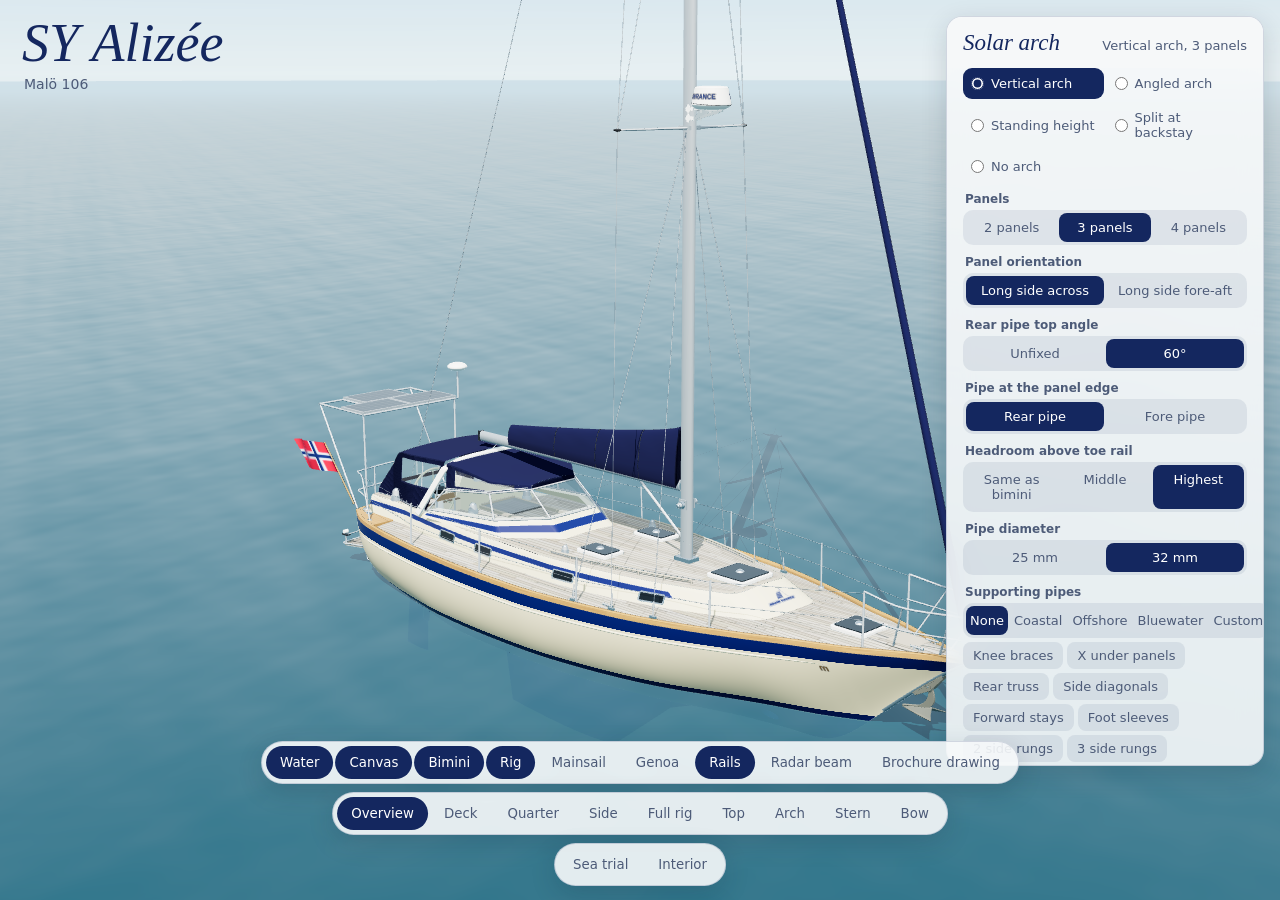
==== public/index.html @ 71998cdf "Radar beam: remove the camera-facing wedge; shading is static Co-Authored-By: Claude Opus 5.5 <norep" ====
<!doctype html>
<html lang="en">
<head>
<meta charset="utf-8">
<meta name="viewport" content="width=device-width, initial-scale=1, viewport-fit=cover">
<title>SY Alizée</title>
<style>
:root{--ink:#14275f;--ink2:#4d5b78;--panel:rgba(247,249,250,.9);--line:rgba(20,39,95,.16);--focus:#1d63d8;--panelSolid:rgba(247,249,250,.97);color-scheme:light}
*{box-sizing:border-box}html,body{height:100%;margin:0;background:#c5dcea;color:var(--ink);font-family:system-ui,-apple-system,"Segoe UI",Roboto,sans-serif}
#view{position:fixed;inset:0;width:100%;height:100%;display:block;touch-action:none;outline:none}
.title{position:fixed;left:22px;top:16px;pointer-events:none}
.title h1{margin:0;font:italic 400 clamp(34px,5vw,54px)/1 Georgia,"Times New Roman",serif}
.title p{margin:6px 0 0 2px;font-size:14px;font-weight:500;color:var(--ink2)}
.bar{position:fixed;left:50%;bottom:calc(14px + env(safe-area-inset-bottom,0px));transform:translateX(-50%);display:flex;flex-direction:column;gap:8px;align-items:center;width:max-content;max-width:calc(100vw - 16px)}
.group{display:flex;gap:2px;padding:4px;border-radius:999px;background:var(--panel);border:1px solid var(--line);box-shadow:0 8px 26px rgba(12,28,52,.16);max-width:100%;overflow-x:auto;scrollbar-width:none}
button{appearance:none;border:0;background:transparent;color:var(--ink2);font:500 14px/1 inherit;font-family:inherit;padding:9px 14px;border-radius:999px;cursor:pointer;white-space:nowrap}
button:hover{color:var(--ink)}button[aria-pressed="true"]{background:var(--ink);color:#fff}
button:focus-visible{outline:2px solid var(--focus);outline-offset:1px}
.arch{position:fixed;right:16px;top:16px;width:318px;max-width:calc(100vw - 32px);max-height:calc(100dvh - 150px);overflow:auto;padding:0;border-radius:16px;background:var(--panel);border:1px solid var(--line);box-shadow:0 8px 26px rgba(12,28,52,.16);-webkit-backdrop-filter:blur(12px);backdrop-filter:blur(12px)}
.arch summary{white-space:nowrap;position:sticky;top:0;z-index:1;display:flex;justify-content:space-between;align-items:baseline;gap:10px;padding:13px 16px;background:var(--panelSolid);cursor:pointer;font:italic 400 23px/1.1 Georgia,"Times New Roman",serif;list-style:none}
.arch summary::-webkit-details-marker{display:none}.arch summary:focus-visible{outline:2px solid var(--focus);outline-offset:-2px;border-radius:16px}
.arch summary span{font:500 13px/1.2 system-ui,sans-serif;color:var(--ink2);text-align:right}
.arch-body{padding:0 16px 14px}
.pick{border:0;margin:0;padding:0;display:grid;grid-template-columns:1fr 1fr;gap:3px}.pick legend{position:absolute;width:1px;height:1px;overflow:hidden;clip-path:inset(50%)}
.pick label{display:flex;align-items:center;gap:7px;padding:8px;border-radius:9px;font-size:13px;font-weight:500;color:var(--ink2);cursor:pointer}
.pick label:hover{background:rgba(20,39,95,.07);color:var(--ink)}.pick input{accent-color:var(--ink);margin:0}
.pick label:has(input:checked){background:var(--ink);color:#fff}.pick label:has(input:focus-visible){outline:2px solid var(--focus);outline-offset:1px}
.seg{border:0;margin:10px 0 0;padding:0}.seg legend{padding:0 2px 4px;font-size:12px;font-weight:600;color:var(--ink2)}
.seg>div{display:flex;gap:2px;padding:3px;border-radius:10px;background:rgba(20,39,95,.08)}
.seg label{flex:1;position:relative;text-align:center;padding:7px 4px;border-radius:8px;font-size:13px;font-weight:500;color:var(--ink2);cursor:pointer}
.seg input{position:absolute;inset:0;opacity:0;margin:0;cursor:pointer}.seg label:has(input:checked){background:var(--ink);color:#fff}
.seg label:has(input:focus-visible){outline:2px solid var(--focus);outline-offset:1px}
#archOptions[hidden],.seg[hidden]{display:none}
.seg label:has(input:disabled){opacity:.4;cursor:not-allowed}
.seg>div.chips{flex-wrap:wrap;margin-top:4px;background:none;padding:0;gap:4px}.chips label{flex:0 1 auto;padding:6px 10px;background:rgba(20,39,95,.08)}.seg label:has(input:disabled) input{cursor:not-allowed}
.note{margin:10px 2px 4px;font-size:13px;line-height:1.45;color:var(--ink2)}
.stats h2{margin:13px 2px 3px;font-size:12px;font-weight:600;color:var(--ink2)}
.stats dl{margin:0}.stats dl div{display:flex;justify-content:space-between;gap:10px;padding:4px 2px;border-top:1px solid var(--line);font-size:13.5px}
.stats dt{color:var(--ink2)}.stats dd{margin:0;font-weight:600;font-variant-numeric:tabular-nums;white-space:nowrap}
.stats dd.warn{color:#a4331f}.stats dd.warn::before{content:"Tight  ";font-weight:500}
.stats dd.hit{color:#fff;background:#a4331f;padding:0 6px;border-radius:5px}
.angle-svg{display:block;width:100%;height:auto;margin:2px 0 6px;border-radius:9px;background:rgba(20,39,95,.05)}
.angle-svg line{stroke-linecap:round}.d-hull{stroke:var(--ink2);stroke-width:4}.d-frame{stroke:var(--ink);stroke-width:5}.d-pipe{stroke:var(--ink);stroke-width:4}
.d-stub{stroke:var(--ink);stroke-width:3}.d-ref{stroke:var(--ink2);stroke-width:1.2;stroke-dasharray:4 3}.d-arc{fill:none;stroke:#b4471f;stroke-width:1.8}
.d-lead{stroke:#b4471f;stroke-width:1}
.d-val{fill:#a4331f;font-size:13px;font-weight:700}.d-tag{fill:var(--ink2);font-size:11px}
.stress-legend{margin:2px 2px 8px;font-size:12px;color:var(--ink2)}.stress-legend i{display:block;height:10px;margin:4px 0 2px;border-radius:5px;background:linear-gradient(90deg,#dfe3e6,#f08a7a,#8c0a12)}
.stress-legend b{display:flex;justify-content:space-between;font-weight:500}.stress-legend em{font-style:normal}
.fine{margin:11px 2px 0;font-size:12px;line-height:1.4;color:var(--ink2)}
@media (max-width:760px){.arch{top:auto;right:8px;left:8px;width:auto;max-width:none;bottom:calc(112px + env(safe-area-inset-bottom,0px));max-height:calc(100dvh - 210px)}}
@media (max-width:620px){button{padding:9px 10px;font-size:13px}.title{left:16px}}
</style>
</head>
<body>
<canvas id="view" tabindex="0" aria-label="3D model of the sailing yacht SY Alizée. Drag to rotate, scroll to zoom."></canvas>
<div class="title"><h1>SY Alizée</h1><p>Malö 106</p></div>
<details class="arch" id="archPanel" open>
  <summary>Solar arch <span id="archCurrent"></span></summary>
  <div class="arch-body">
    <fieldset class="pick" id="archPick"><legend>Arch design</legend></fieldset>
    <div id="archOptions">
      <fieldset class="seg"><legend>Panels</legend><div id="archPanelPick"></div></fieldset>
      <fieldset class="seg"><legend>Panel orientation</legend><div id="archOrientPick"></div></fieldset>
      <fieldset class="seg" id="archForeWrap"><legend>Fore pipe angle at toe rail</legend><div id="archForePick"></div></fieldset>
      <fieldset class="seg" id="archRearWrap"><legend>Rear pipe top angle</legend><div id="archRearPick"></div></fieldset>
      <fieldset class="seg" id="archEdgeWrap"><legend>Pipe at the panel edge</legend><div id="archEdgePick"></div></fieldset>
      <fieldset class="seg" id="archHeightWrap"><legend>Headroom above toe rail</legend><div id="archHeightPick"></div></fieldset>
      <fieldset class="seg"><legend>Pipe diameter</legend><div id="archPipePick"></div></fieldset>
      <fieldset class="seg" id="archBraceWrap"><legend>Supporting pipes</legend><div id="archBracePresetPick"></div><div id="archBracePick" class="chips"></div></fieldset>
      <fieldset class="seg" id="archStressWrap"><legend>Stress colours</legend><div id="archStressPick"></div></fieldset>
    </div>
    <fieldset class="seg"><legend>Panels along lifelines</legend><div id="archSidePick"></div></fieldset>
    <p class="note" id="archNote"></p>
    <div class="stats" id="archStats" aria-live="polite"></div>
    <p class="fine">Measured on the 3D model. The stern is estimated from photos, so check with a tape measure before building.</p>
  </div>
</details>
<div class="bar">
  <div class="group" role="group" aria-label="Layers">
    <button data-layer="water" aria-pressed="true">Water</button>
    <button data-layer="canvas" aria-pressed="true">Canvas</button>
    <button data-layer="bimini" aria-pressed="true">Bimini</button>
    <button data-layer="rig" aria-pressed="true">Rig</button>
    <button data-layer="sail" aria-pressed="false">Mainsail</button>
    <button data-layer="genoa" aria-pressed="false">Genoa</button>
    <button data-layer="rails" aria-pressed="true">Rails</button>
    <button data-layer="radar" aria-pressed="false">Radar beam</button>
    <button data-layer="drawing" aria-pressed="false">Brochure drawing</button>
  </div>
  <div class="group" role="group" aria-label="View">
    <button data-view="hero">Overview</button>
    <button data-view="deck">Deck</button>
    <button data-view="stern">Quarter</button>
    <button data-view="side">Side</button>
    <button data-view="full">Full rig</button>
    <button data-view="top">Top</button>
    <button data-view="arch">Arch</button>
    <button data-view="aft">Stern</button>
    <button data-view="bow">Bow</button>
  </div>
</div>
<script>/**
 * @license
 * Copyright 2010-2021 Three.js Authors
 * SPDX-License-Identifier: MIT
 */
!function(t,e){"object"==typeof exports&&"undefined"!=typeof module?e(exports):"function"==typeof define&&define.amd?define(["exports"],e):e((t="undefined"!=typeof globalThis?globalThis:t||self).THREE={})}(this,(function(t){"use strict";const e="128",n=100,i=300,r=301,s=302,a=303,o=304,l=306,c=307,h=1e3,u=1001,d=1002,p=1003,m=1004,f=1005,g=1006,v=1007,y=1008,x=1009,_=1012,w=1014,b=1015,M=1016,S=1020,T=1022,E=1023,A=1026,L=1027,R=33776,C=33777,P=33778,D=33779,I=35840,N=35841,B=35842,z=35843,F=37492,O=37496,H=2300,G=2301,U=2302,k=2400,V=2401,W=2402,j=2500,q=2501,X=3e3,Y=3001,Z=3007,J=3002,Q=3004,K=3005,$=3006,tt=7680,et=35044,nt=35048,it="300 es";class rt{addEventListener(t,e){void 0===this._listeners&&(this._listeners={});const n=this._listeners;void 0===n[t]&&(n[t]=[]),-1===n[t].indexOf(e)&&n[t].push(e)}hasEventListener(t,e){if(void 0===this._listeners)return!1;const n=this._listeners;return void 0!==n[t]&&-1!==n[t].indexOf(e)}removeEventListener(t,e){if(void 0===this._listeners)return;const n=this._listeners[t];if(void 0!==n){const t=n.indexOf(e);-1!==t&&n.splice(t,1)}}dispatchEvent(t){if(void 0===this._listeners)return;const e=this._listeners[t.type];if(void 0!==e){t.target=this;const n=e.slice(0);for(let e=0,i=n.length;e<i;e++)n[e].call(this,t);t.target=null}}}const st=[];for(let t=0;t<256;t++)st[t]=(t<16?"0":"")+t.toString(16);let at=1234567;const ot=Math.PI/180,lt=180/Math.PI;function ct(){const t=4294967295*Math.random()|0,e=4294967295*Math.random()|0,n=4294967295*Math.random()|0,i=4294967295*Math.random()|0;return(st[255&t]+st[t>>8&255]+st[t>>16&255]+st[t>>24&255]+"-"+st[255&e]+st[e>>8&255]+"-"+st[e>>16&15|64]+st[e>>24&255]+"-"+st[63&n|128]+st[n>>8&255]+"-"+st[n>>16&255]+st[n>>24&255]+st[255&i]+st[i>>8&255]+st[i>>16&255]+st[i>>24&255]).toUpperCase()}function ht(t,e,n){return Math.max(e,Math.min(n,t))}function ut(t,e){return(t%e+e)%e}function dt(t,e,n){return(1-n)*t+n*e}function pt(t){return 0==(t&t-1)&&0!==t}function mt(t){return Math.pow(2,Math.ceil(Math.log(t)/Math.LN2))}function ft(t){return Math.pow(2,Math.floor(Math.log(t)/Math.LN2))}var gt=Object.freeze({__proto__:null,DEG2RAD:ot,RAD2DEG:lt,generateUUID:ct,clamp:ht,euclideanModulo:ut,mapLinear:function(t,e,n,i,r){return i+(t-e)*(r-i)/(n-e)},inverseLerp:function(t,e,n){return t!==e?(n-t)/(e-t):0},lerp:dt,damp:function(t,e,n,i){return dt(t,e,1-Math.exp(-n*i))},pingpong:function(t,e=1){return e-Math.abs(ut(t,2*e)-e)},smoothstep:function(t,e,n){return t<=e?0:t>=n?1:(t=(t-e)/(n-e))*t*(3-2*t)},smootherstep:function(t,e,n){return t<=e?0:t>=n?1:(t=(t-e)/(n-e))*t*t*(t*(6*t-15)+10)},randInt:function(t,e){return t+Math.floor(Math.random()*(e-t+1))},randFloat:function(t,e){return t+Math.random()*(e-t)},randFloatSpread:function(t){return t*(.5-Math.random())},seededRandom:function(t){return void 0!==t&&(at=t%2147483647),at=16807*at%2147483647,(at-1)/2147483646},degToRad:function(t){return t*ot},radToDeg:function(t){return t*lt},isPowerOfTwo:pt,ceilPowerOfTwo:mt,floorPowerOfTwo:ft,setQuaternionFromProperEuler:function(t,e,n,i,r){const s=Math.cos,a=Math.sin,o=s(n/2),l=a(n/2),c=s((e+i)/2),h=a((e+i)/2),u=s((e-i)/2),d=a((e-i)/2),p=s((i-e)/2),m=a((i-e)/2);switch(r){case"XYX":t.set(o*h,l*u,l*d,o*c);break;case"YZY":t.set(l*d,o*h,l*u,o*c);break;case"ZXZ":t.set(l*u,l*d,o*h,o*c);break;case"XZX":t.set(o*h,l*m,l*p,o*c);break;case"YXY":t.set(l*p,o*h,l*m,o*c);break;case"ZYZ":t.set(l*m,l*p,o*h,o*c);break;default:console.warn("THREE.MathUtils: .setQuaternionFromProperEuler() encountered an unknown order: "+r)}}});class vt{constructor(t=0,e=0){this.x=t,this.y=e}get width(){return this.x}set width(t){this.x=t}get height(){return this.y}set height(t){this.y=t}set(t,e){return this.x=t,this.y=e,this}setScalar(t){return this.x=t,this.y=t,this}setX(t){return this.x=t,this}setY(t){return this.y=t,this}setComponent(t,e){switch(t){case 0:this.x=e;break;case 1:this.y=e;break;default:throw new Error("index is out of range: "+t)}return this}getComponent(t){switch(t){case 0:return this.x;case 1:return this.y;default:throw new Error("index is out of range: "+t)}}clone(){return new this.constructor(this.x,this.y)}copy(t){return this.x=t.x,this.y=t.y,this}add(t,e){return void 0!==e?(console.warn("THREE.Vector2: .add() now only accepts one argument. Use .addVectors( a, b ) instead."),this.addVectors(t,e)):(this.x+=t.x,this.y+=t.y,this)}addScalar(t){return this.x+=t,this.y+=t,this}addVectors(t,e){return this.x=t.x+e.x,this.y=t.y+e.y,this}addScaledVector(t,e){return this.x+=t.x*e,this.y+=t.y*e,this}sub(t,e){return void 0!==e?(console.warn("THREE.Vector2: .sub() now only accepts one argument. Use .subVectors( a, b ) instead."),this.subVectors(t,e)):(this.x-=t.x,this.y-=t.y,this)}subScalar(t){return this.x-=t,this.y-=t,this}subVectors(t,e){return this.x=t.x-e.x,this.y=t.y-e.y,this}multiply(t){return this.x*=t.x,this.y*=t.y,this}multiplyScalar(t){return this.x*=t,this.y*=t,this}divide(t){return this.x/=t.x,this.y/=t.y,this}divideScalar(t){return this.multiplyScalar(1/t)}applyMatrix3(t){const e=this.x,n=this.y,i=t.elements;return this.x=i[0]*e+i[3]*n+i[6],this.y=i[1]*e+i[4]*n+i[7],this}min(t){return this.x=Math.min(this.x,t.x),this.y=Math.min(this.y,t.y),this}max(t){return this.x=Math.max(this.x,t.x),this.y=Math.max(this.y,t.y),this}clamp(t,e){return this.x=Math.max(t.x,Math.min(e.x,this.x)),this.y=Math.max(t.y,Math.min(e.y,this.y)),this}clampScalar(t,e){return this.x=Math.max(t,Math.min(e,this.x)),this.y=Math.max(t,Math.min(e,this.y)),this}clampLength(t,e){const n=this.length();return this.divideScalar(n||1).multiplyScalar(Math.max(t,Math.min(e,n)))}floor(){return this.x=Math.floor(this.x),this.y=Math.floor(this.y),this}ceil(){return this.x=Math.ceil(this.x),this.y=Math.ceil(this.y),this}round(){return this.x=Math.round(this.x),this.y=Math.round(this.y),this}roundToZero(){return this.x=this.x<0?Math.ceil(this.x):Math.floor(this.x),this.y=this.y<0?Math.ceil(this.y):Math.floor(this.y),this}negate(){return this.x=-this.x,this.y=-this.y,this}dot(t){return this.x*t.x+this.y*t.y}cross(t){return this.x*t.y-this.y*t.x}lengthSq(){return this.x*this.x+this.y*this.y}length(){return Math.sqrt(this.x*this.x+this.y*this.y)}manhattanLength(){return Math.abs(this.x)+Math.abs(this.y)}normalize(){return this.divideScalar(this.length()||1)}angle(){return Math.atan2(-this.y,-this.x)+Math.PI}distanceTo(t){return Math.sqrt(this.distanceToSquared(t))}distanceToSquared(t){const e=this.x-t.x,n=this.y-t.y;return e*e+n*n}manhattanDistanceTo(t){return Math.abs(this.x-t.x)+Math.abs(this.y-t.y)}setLength(t){return this.normalize().multiplyScalar(t)}lerp(t,e){return this.x+=(t.x-this.x)*e,this.y+=(t.y-this.y)*e,this}lerpVectors(t,e,n){return this.x=t.x+(e.x-t.x)*n,this.y=t.y+(e.y-t.y)*n,this}equals(t){return t.x===this.x&&t.y===this.y}fromArray(t,e=0){return this.x=t[e],this.y=t[e+1],this}toArray(t=[],e=0){return t[e]=this.x,t[e+1]=this.y,t}fromBufferAttribute(t,e,n){return void 0!==n&&console.warn("THREE.Vector2: offset has been removed from .fromBufferAttribute()."),this.x=t.getX(e),this.y=t.getY(e),this}rotateAround(t,e){const n=Math.cos(e),i=Math.sin(e),r=this.x-t.x,s=this.y-t.y;return this.x=r*n-s*i+t.x,this.y=r*i+s*n+t.y,this}random(){return this.x=Math.random(),this.y=Math.random(),this}}vt.prototype.isVector2=!0;class yt{constructor(){this.elements=[1,0,0,0,1,0,0,0,1],arguments.length>0&&console.error("THREE.Matrix3: the constructor no longer reads arguments. use .set() instead.")}set(t,e,n,i,r,s,a,o,l){const c=this.elements;return c[0]=t,c[1]=i,c[2]=a,c[3]=e,c[4]=r,c[5]=o,c[6]=n,c[7]=s,c[8]=l,this}identity(){return this.set(1,0,0,0,1,0,0,0,1),this}copy(t){const e=this.elements,n=t.elements;return e[0]=n[0],e[1]=n[1],e[2]=n[2],e[3]=n[3],e[4]=n[4],e[5]=n[5],e[6]=n[6],e[7]=n[7],e[8]=n[8],this}extractBasis(t,e,n){return t.setFromMatrix3Column(this,0),e.setFromMatrix3Column(this,1),n.setFromMatrix3Column(this,2),this}setFromMatrix4(t){const e=t.elements;return this.set(e[0],e[4],e[8],e[1],e[5],e[9],e[2],e[6],e[10]),this}multiply(t){return this.multiplyMatrices(this,t)}premultiply(t){return this.multiplyMatrices(t,this)}multiplyMatrices(t,e){const n=t.elements,i=e.elements,r=this.elements,s=n[0],a=n[3],o=n[6],l=n[1],c=n[4],h=n[7],u=n[2],d=n[5],p=n[8],m=i[0],f=i[3],g=i[6],v=i[1],y=i[4],x=i[7],_=i[2],w=i[5],b=i[8];return r[0]=s*m+a*v+o*_,r[3]=s*f+a*y+o*w,r[6]=s*g+a*x+o*b,r[1]=l*m+c*v+h*_,r[4]=l*f+c*y+h*w,r[7]=l*g+c*x+h*b,r[2]=u*m+d*v+p*_,r[5]=u*f+d*y+p*w,r[8]=u*g+d*x+p*b,this}multiplyScalar(t){const e=this.elements;return e[0]*=t,e[3]*=t,e[6]*=t,e[1]*=t,e[4]*=t,e[7]*=t,e[2]*=t,e[5]*=t,e[8]*=t,this}determinant(){const t=this.elements,e=t[0],n=t[1],i=t[2],r=t[3],s=t[4],a=t[5],o=t[6],l=t[7],c=t[8];return e*s*c-e*a*l-n*r*c+n*a*o+i*r*l-i*s*o}invert(){const t=this.elements,e=t[0],n=t[1],i=t[2],r=t[3],s=t[4],a=t[5],o=t[6],l=t[7],c=t[8],h=c*s-a*l,u=a*o-c*r,d=l*r-s*o,p=e*h+n*u+i*d;if(0===p)return this.set(0,0,0,0,0,0,0,0,0);const m=1/p;return t[0]=h*m,t[1]=(i*l-c*n)*m,t[2]=(a*n-i*s)*m,t[3]=u*m,t[4]=(c*e-i*o)*m,t[5]=(i*r-a*e)*m,t[6]=d*m,t[7]=(n*o-l*e)*m,t[8]=(s*e-n*r)*m,this}transpose(){let t;const e=this.elements;return t=e[1],e[1]=e[3],e[3]=t,t=e[2],e[2]=e[6],e[6]=t,t=e[5],e[5]=e[7],e[7]=t,this}getNormalMatrix(t){return this.setFromMatrix4(t).invert().transpose()}transposeIntoArray(t){const e=this.elements;return t[0]=e[0],t[1]=e[3],t[2]=e[6],t[3]=e[1],t[4]=e[4],t[5]=e[7],t[6]=e[2],t[7]=e[5],t[8]=e[8],this}setUvTransform(t,e,n,i,r,s,a){const o=Math.cos(r),l=Math.sin(r);return this.set(n*o,n*l,-n*(o*s+l*a)+s+t,-i*l,i*o,-i*(-l*s+o*a)+a+e,0,0,1),this}scale(t,e){const n=this.elements;return n[0]*=t,n[3]*=t,n[6]*=t,n[1]*=e,n[4]*=e,n[7]*=e,this}rotate(t){const e=Math.cos(t),n=Math.sin(t),i=this.elements,r=i[0],s=i[3],a=i[6],o=i[1],l=i[4],c=i[7];return i[0]=e*r+n*o,i[3]=e*s+n*l,i[6]=e*a+n*c,i[1]=-n*r+e*o,i[4]=-n*s+e*l,i[7]=-n*a+e*c,this}translate(t,e){const n=this.elements;return n[0]+=t*n[2],n[3]+=t*n[5],n[6]+=t*n[8],n[1]+=e*n[2],n[4]+=e*n[5],n[7]+=e*n[8],this}equals(t){const e=this.elements,n=t.elements;for(let t=0;t<9;t++)if(e[t]!==n[t])return!1;return!0}fromArray(t,e=0){for(let n=0;n<9;n++)this.elements[n]=t[n+e];return this}toArray(t=[],e=0){const n=this.elements;return t[e]=n[0],t[e+1]=n[1],t[e+2]=n[2],t[e+3]=n[3],t[e+4]=n[4],t[e+5]=n[5],t[e+6]=n[6],t[e+7]=n[7],t[e+8]=n[8],t}clone(){return(new this.constructor).fromArray(this.elements)}}let xt;yt.prototype.isMatrix3=!0;class _t{static getDataURL(t){if(/^data:/i.test(t.src))return t.src;if("undefined"==typeof HTMLCanvasElement)return t.src;let e;if(t instanceof HTMLCanvasElement)e=t;else{void 0===xt&&(xt=document.createElementNS("http://www.w3.org/1999/xhtml","canvas")),xt.width=t.width,xt.height=t.height;const n=xt.getContext("2d");t instanceof ImageData?n.putImageData(t,0,0):n.drawImage(t,0,0,t.width,t.height),e=xt}return e.width>2048||e.height>2048?(console.warn("THREE.ImageUtils.getDataURL: Image converted to jpg for performance reasons",t),e.toDataURL("image/jpeg",.6)):e.toDataURL("image/png")}}let wt=0;class bt extends rt{constructor(t=bt.DEFAULT_IMAGE,e=bt.DEFAULT_MAPPING,n=1001,i=1001,r=1006,s=1008,a=1023,o=1009,l=1,c=3e3){super(),Object.defineProperty(this,"id",{value:wt++}),this.uuid=ct(),this.name="",this.image=t,this.mipmaps=[],this.mapping=e,this.wrapS=n,this.wrapT=i,this.magFilter=r,this.minFilter=s,this.anisotropy=l,this.format=a,this.internalFormat=null,this.type=o,this.offset=new vt(0,0),this.repeat=new vt(1,1),this.center=new vt(0,0),this.rotation=0,this.matrixAutoUpdate=!0,this.matrix=new yt,this.generateMipmaps=!0,this.premultiplyAlpha=!1,this.flipY=!0,this.unpackAlignment=4,this.encoding=c,this.version=0,this.onUpdate=null}updateMatrix(){this.matrix.setUvTransform(this.offset.x,this.offset.y,this.repeat.x,this.repeat.y,this.rotation,this.center.x,this.center.y)}clone(){return(new this.constructor).copy(this)}copy(t){return this.name=t.name,this.image=t.image,this.mipmaps=t.mipmaps.slice(0),this.mapping=t.mapping,this.wrapS=t.wrapS,this.wrapT=t.wrapT,this.magFilter=t.magFilter,this.minFilter=t.minFilter,this.anisotropy=t.anisotropy,this.format=t.format,this.internalFormat=t.internalFormat,this.type=t.type,this.offset.copy(t.offset),this.repeat.copy(t.repeat),this.center.copy(t.center),this.rotation=t.rotation,this.matrixAutoUpdate=t.matrixAutoUpdate,this.matrix.copy(t.matrix),this.generateMipmaps=t.generateMipmaps,this.premultiplyAlpha=t.premultiplyAlpha,this.flipY=t.flipY,this.unpackAlignment=t.unpackAlignment,this.encoding=t.encoding,this}toJSON(t){const e=void 0===t||"string"==typeof t;if(!e&&void 0!==t.textures[this.uuid])return t.textures[this.uuid];const n={metadata:{version:4.5,type:"Texture",generator:"Texture.toJSON"},uuid:this.uuid,name:this.name,mapping:this.mapping,repeat:[this.repeat.x,this.repeat.y],offset:[this.offset.x,this.offset.y],center:[this.center.x,this.center.y],rotation:this.rotation,wrap:[this.wrapS,this.wrapT],format:this.format,type:this.type,encoding:this.encoding,minFilter:this.minFilter,magFilter:this.magFilter,anisotropy:this.anisotropy,flipY:this.flipY,premultiplyAlpha:this.premultiplyAlpha,unpackAlignment:this.unpackAlignment};if(void 0!==this.image){const i=this.image;if(void 0===i.uuid&&(i.uuid=ct()),!e&&void 0===t.images[i.uuid]){let e;if(Array.isArray(i)){e=[];for(let t=0,n=i.length;t<n;t++)i[t].isDataTexture?e.push(Mt(i[t].image)):e.push(Mt(i[t]))}else e=Mt(i);t.images[i.uuid]={uuid:i.uuid,url:e}}n.image=i.uuid}return e||(t.textures[this.uuid]=n),n}dispose(){this.dispatchEvent({type:"dispose"})}transformUv(t){if(this.mapping!==i)return t;if(t.applyMatrix3(this.matrix),t.x<0||t.x>1)switch(this.wrapS){case h:t.x=t.x-Math.floor(t.x);break;case u:t.x=t.x<0?0:1;break;case d:1===Math.abs(Math.floor(t.x)%2)?t.x=Math.ceil(t.x)-t.x:t.x=t.x-Math.floor(t.x)}if(t.y<0||t.y>1)switch(this.wrapT){case h:t.y=t.y-Math.floor(t.y);break;case u:t.y=t.y<0?0:1;break;case d:1===Math.abs(Math.floor(t.y)%2)?t.y=Math.ceil(t.y)-t.y:t.y=t.y-Math.floor(t.y)}return this.flipY&&(t.y=1-t.y),t}set needsUpdate(t){!0===t&&this.version++}}function Mt(t){return"undefined"!=typeof HTMLImageElement&&t instanceof HTMLImageElement||"undefined"!=typeof HTMLCanvasElement&&t instanceof HTMLCanvasElement||"undefined"!=typeof ImageBitmap&&t instanceof ImageBitmap?_t.getDataURL(t):t.data?{data:Array.prototype.slice.call(t.data),width:t.width,height:t.height,type:t.data.constructor.name}:(console.warn("THREE.Texture: Unable to serialize Texture."),{})}bt.DEFAULT_IMAGE=void 0,bt.DEFAULT_MAPPING=i,bt.prototype.isTexture=!0;class St{constructor(t=0,e=0,n=0,i=1){this.x=t,this.y=e,this.z=n,this.w=i}get width(){return this.z}set width(t){this.z=t}get height(){return this.w}set height(t){this.w=t}set(t,e,n,i){return this.x=t,this.y=e,this.z=n,this.w=i,this}setScalar(t){return this.x=t,this.y=t,this.z=t,this.w=t,this}setX(t){return this.x=t,this}setY(t){return this.y=t,this}setZ(t){return this.z=t,this}setW(t){return this.w=t,this}setComponent(t,e){switch(t){case 0:this.x=e;break;case 1:this.y=e;break;case 2:this.z=e;break;case 3:this.w=e;break;default:throw new Error("index is out of range: "+t)}return this}getComponent(t){switch(t){case 0:return this.x;case 1:return this.y;case 2:return this.z;case 3:return this.w;default:throw new Error("index is out of range: "+t)}}clone(){return new this.constructor(this.x,this.y,this.z,this.w)}copy(t){return this.x=t.x,this.y=t.y,this.z=t.z,this.w=void 0!==t.w?t.w:1,this}add(t,e){return void 0!==e?(console.warn("THREE.Vector4: .add() now only accepts one argument. Use .addVectors( a, b ) instead."),this.addVectors(t,e)):(this.x+=t.x,this.y+=t.y,this.z+=t.z,this.w+=t.w,this)}addScalar(t){return this.x+=t,this.y+=t,this.z+=t,this.w+=t,this}addVectors(t,e){return this.x=t.x+e.x,this.y=t.y+e.y,this.z=t.z+e.z,this.w=t.w+e.w,this}addScaledVector(t,e){return this.x+=t.x*e,this.y+=t.y*e,this.z+=t.z*e,this.w+=t.w*e,this}sub(t,e){return void 0!==e?(console.warn("THREE.Vector4: .sub() now only accepts one argument. Use .subVectors( a, b ) instead."),this.subVectors(t,e)):(this.x-=t.x,this.y-=t.y,this.z-=t.z,this.w-=t.w,this)}subScalar(t){return this.x-=t,this.y-=t,this.z-=t,this.w-=t,this}subVectors(t,e){return this.x=t.x-e.x,this.y=t.y-e.y,this.z=t.z-e.z,this.w=t.w-e.w,this}multiply(t){return this.x*=t.x,this.y*=t.y,this.z*=t.z,this.w*=t.w,this}multiplyScalar(t){return this.x*=t,this.y*=t,this.z*=t,this.w*=t,this}applyMatrix4(t){const e=this.x,n=this.y,i=this.z,r=this.w,s=t.elements;return this.x=s[0]*e+s[4]*n+s[8]*i+s[12]*r,this.y=s[1]*e+s[5]*n+s[9]*i+s[13]*r,this.z=s[2]*e+s[6]*n+s[10]*i+s[14]*r,this.w=s[3]*e+s[7]*n+s[11]*i+s[15]*r,this}divideScalar(t){return this.multiplyScalar(1/t)}setAxisAngleFromQuaternion(t){this.w=2*Math.acos(t.w);const e=Math.sqrt(1-t.w*t.w);return e<1e-4?(this.x=1,this.y=0,this.z=0):(this.x=t.x/e,this.y=t.y/e,this.z=t.z/e),this}setAxisAngleFromRotationMatrix(t){let e,n,i,r;const s=.01,a=.1,o=t.elements,l=o[0],c=o[4],h=o[8],u=o[1],d=o[5],p=o[9],m=o[2],f=o[6],g=o[10];if(Math.abs(c-u)<s&&Math.abs(h-m)<s&&Math.abs(p-f)<s){if(Math.abs(c+u)<a&&Math.abs(h+m)<a&&Math.abs(p+f)<a&&Math.abs(l+d+g-3)<a)return this.set(1,0,0,0),this;e=Math.PI;const t=(l+1)/2,o=(d+1)/2,v=(g+1)/2,y=(c+u)/4,x=(h+m)/4,_=(p+f)/4;return t>o&&t>v?t<s?(n=0,i=.707106781,r=.707106781):(n=Math.sqrt(t),i=y/n,r=x/n):o>v?o<s?(n=.707106781,i=0,r=.707106781):(i=Math.sqrt(o),n=y/i,r=_/i):v<s?(n=.707106781,i=.707106781,r=0):(r=Math.sqrt(v),n=x/r,i=_/r),this.set(n,i,r,e),this}let v=Math.sqrt((f-p)*(f-p)+(h-m)*(h-m)+(u-c)*(u-c));return Math.abs(v)<.001&&(v=1),this.x=(f-p)/v,this.y=(h-m)/v,this.z=(u-c)/v,this.w=Math.acos((l+d+g-1)/2),this}min(t){return this.x=Math.min(this.x,t.x),this.y=Math.min(this.y,t.y),this.z=Math.min(this.z,t.z),this.w=Math.min(this.w,t.w),this}max(t){return this.x=Math.max(this.x,t.x),this.y=Math.max(this.y,t.y),this.z=Math.max(this.z,t.z),this.w=Math.max(this.w,t.w),this}clamp(t,e){return this.x=Math.max(t.x,Math.min(e.x,this.x)),this.y=Math.max(t.y,Math.min(e.y,this.y)),this.z=Math.max(t.z,Math.min(e.z,this.z)),this.w=Math.max(t.w,Math.min(e.w,this.w)),this}clampScalar(t,e){return this.x=Math.max(t,Math.min(e,this.x)),this.y=Math.max(t,Math.min(e,this.y)),this.z=Math.max(t,Math.min(e,this.z)),this.w=Math.max(t,Math.min(e,this.w)),this}clampLength(t,e){const n=this.length();return this.divideScalar(n||1).multiplyScalar(Math.max(t,Math.min(e,n)))}floor(){return this.x=Math.floor(this.x),this.y=Math.floor(this.y),this.z=Math.floor(this.z),this.w=Math.floor(this.w),this}ceil(){return this.x=Math.ceil(this.x),this.y=Math.ceil(this.y),this.z=Math.ceil(this.z),this.w=Math.ceil(this.w),this}round(){return this.x=Math.round(this.x),this.y=Math.round(this.y),this.z=Math.round(this.z),this.w=Math.round(this.w),this}roundToZero(){return this.x=this.x<0?Math.ceil(this.x):Math.floor(this.x),this.y=this.y<0?Math.ceil(this.y):Math.floor(this.y),this.z=this.z<0?Math.ceil(this.z):Math.floor(this.z),this.w=this.w<0?Math.ceil(this.w):Math.floor(this.w),this}negate(){return this.x=-this.x,this.y=-this.y,this.z=-this.z,this.w=-this.w,this}dot(t){return this.x*t.x+this.y*t.y+this.z*t.z+this.w*t.w}lengthSq(){return this.x*this.x+this.y*this.y+this.z*this.z+this.w*this.w}length(){return Math.sqrt(this.x*this.x+this.y*this.y+this.z*this.z+this.w*this.w)}manhattanLength(){return Math.abs(this.x)+Math.abs(this.y)+Math.abs(this.z)+Math.abs(this.w)}normalize(){return this.divideScalar(this.length()||1)}setLength(t){return this.normalize().multiplyScalar(t)}lerp(t,e){return this.x+=(t.x-this.x)*e,this.y+=(t.y-this.y)*e,this.z+=(t.z-this.z)*e,this.w+=(t.w-this.w)*e,this}lerpVectors(t,e,n){return this.x=t.x+(e.x-t.x)*n,this.y=t.y+(e.y-t.y)*n,this.z=t.z+(e.z-t.z)*n,this.w=t.w+(e.w-t.w)*n,this}equals(t){return t.x===this.x&&t.y===this.y&&t.z===this.z&&t.w===this.w}fromArray(t,e=0){return this.x=t[e],this.y=t[e+1],this.z=t[e+2],this.w=t[e+3],this}toArray(t=[],e=0){return t[e]=this.x,t[e+1]=this.y,t[e+2]=this.z,t[e+3]=this.w,t}fromBufferAttribute(t,e,n){return void 0!==n&&console.warn("THREE.Vector4: offset has been removed from .fromBufferAttribute()."),this.x=t.getX(e),this.y=t.getY(e),this.z=t.getZ(e),this.w=t.getW(e),this}random(){return this.x=Math.random(),this.y=Math.random(),this.z=Math.random(),this.w=Math.random(),this}}St.prototype.isVector4=!0;class Tt extends rt{constructor(t,e,n){super(),this.width=t,this.height=e,this.depth=1,this.scissor=new St(0,0,t,e),this.scissorTest=!1,this.viewport=new St(0,0,t,e),n=n||{},this.texture=new bt(void 0,n.mapping,n.wrapS,n.wrapT,n.magFilter,n.minFilter,n.format,n.type,n.anisotropy,n.encoding),this.texture.image={},this.texture.image.width=t,this.texture.image.height=e,this.texture.image.depth=1,this.texture.generateMipmaps=void 0!==n.generateMipmaps&&n.generateMipmaps,this.texture.minFilter=void 0!==n.minFilter?n.minFilter:g,this.depthBuffer=void 0===n.depthBuffer||n.depthBuffer,this.stencilBuffer=void 0!==n.stencilBuffer&&n.stencilBuffer,this.depthTexture=void 0!==n.depthTexture?n.depthTexture:null}setTexture(t){t.image={width:this.width,height:this.height,depth:this.depth},this.texture=t}setSize(t,e,n=1){this.width===t&&this.height===e&&this.depth===n||(this.width=t,this.height=e,this.depth=n,this.texture.image.width=t,this.texture.image.height=e,this.texture.image.depth=n,this.dispose()),this.viewport.set(0,0,t,e),this.scissor.set(0,0,t,e)}clone(){return(new this.constructor).copy(this)}copy(t){return this.width=t.width,this.height=t.height,this.depth=t.depth,this.viewport.copy(t.viewport),this.texture=t.texture.clone(),this.depthBuffer=t.depthBuffer,this.stencilBuffer=t.stencilBuffer,this.depthTexture=t.depthTexture,this}dispose(){this.dispatchEvent({type:"dispose"})}}Tt.prototype.isWebGLRenderTarget=!0;class Et extends Tt{constructor(t,e,n){super(t,e,n),this.samples=4}copy(t){return super.copy.call(this,t),this.samples=t.samples,this}}Et.prototype.isWebGLMultisampleRenderTarget=!0;class At{constructor(t=0,e=0,n=0,i=1){this._x=t,this._y=e,this._z=n,this._w=i}static slerp(t,e,n,i){return console.warn("THREE.Quaternion: Static .slerp() has been deprecated. Use qm.slerpQuaternions( qa, qb, t ) instead."),n.slerpQuaternions(t,e,i)}static slerpFlat(t,e,n,i,r,s,a){let o=n[i+0],l=n[i+1],c=n[i+2],h=n[i+3];const u=r[s+0],d=r[s+1],p=r[s+2],m=r[s+3];if(0===a)return t[e+0]=o,t[e+1]=l,t[e+2]=c,void(t[e+3]=h);if(1===a)return t[e+0]=u,t[e+1]=d,t[e+2]=p,void(t[e+3]=m);if(h!==m||o!==u||l!==d||c!==p){let t=1-a;const e=o*u+l*d+c*p+h*m,n=e>=0?1:-1,i=1-e*e;if(i>Number.EPSILON){const r=Math.sqrt(i),s=Math.atan2(r,e*n);t=Math.sin(t*s)/r,a=Math.sin(a*s)/r}const r=a*n;if(o=o*t+u*r,l=l*t+d*r,c=c*t+p*r,h=h*t+m*r,t===1-a){const t=1/Math.sqrt(o*o+l*l+c*c+h*h);o*=t,l*=t,c*=t,h*=t}}t[e]=o,t[e+1]=l,t[e+2]=c,t[e+3]=h}static multiplyQuaternionsFlat(t,e,n,i,r,s){const a=n[i],o=n[i+1],l=n[i+2],c=n[i+3],h=r[s],u=r[s+1],d=r[s+2],p=r[s+3];return t[e]=a*p+c*h+o*d-l*u,t[e+1]=o*p+c*u+l*h-a*d,t[e+2]=l*p+c*d+a*u-o*h,t[e+3]=c*p-a*h-o*u-l*d,t}get x(){return this._x}set x(t){this._x=t,this._onChangeCallback()}get y(){return this._y}set y(t){this._y=t,this._onChangeCallback()}get z(){return this._z}set z(t){this._z=t,this._onChangeCallback()}get w(){return this._w}set w(t){this._w=t,this._onChangeCallback()}set(t,e,n,i){return this._x=t,this._y=e,this._z=n,this._w=i,this._onChangeCallback(),this}clone(){return new this.constructor(this._x,this._y,this._z,this._w)}copy(t){return this._x=t.x,this._y=t.y,this._z=t.z,this._w=t.w,this._onChangeCallback(),this}setFromEuler(t,e){if(!t||!t.isEuler)throw new Error("THREE.Quaternion: .setFromEuler() now expects an Euler rotation rather than a Vector3 and order.");const n=t._x,i=t._y,r=t._z,s=t._order,a=Math.cos,o=Math.sin,l=a(n/2),c=a(i/2),h=a(r/2),u=o(n/2),d=o(i/2),p=o(r/2);switch(s){case"XYZ":this._x=u*c*h+l*d*p,this._y=l*d*h-u*c*p,this._z=l*c*p+u*d*h,this._w=l*c*h-u*d*p;break;case"YXZ":this._x=u*c*h+l*d*p,this._y=l*d*h-u*c*p,this._z=l*c*p-u*d*h,this._w=l*c*h+u*d*p;break;case"ZXY":this._x=u*c*h-l*d*p,this._y=l*d*h+u*c*p,this._z=l*c*p+u*d*h,this._w=l*c*h-u*d*p;break;case"ZYX":this._x=u*c*h-l*d*p,this._y=l*d*h+u*c*p,this._z=l*c*p-u*d*h,this._w=l*c*h+u*d*p;break;case"YZX":this._x=u*c*h+l*d*p,this._y=l*d*h+u*c*p,this._z=l*c*p-u*d*h,this._w=l*c*h-u*d*p;break;case"XZY":this._x=u*c*h-l*d*p,this._y=l*d*h-u*c*p,this._z=l*c*p+u*d*h,this._w=l*c*h+u*d*p;break;default:console.warn("THREE.Quaternion: .setFromEuler() encountered an unknown order: "+s)}return!1!==e&&this._onChangeCallback(),this}setFromAxisAngle(t,e){const n=e/2,i=Math.sin(n);return this._x=t.x*i,this._y=t.y*i,this._z=t.z*i,this._w=Math.cos(n),this._onChangeCallback(),this}setFromRotationMatrix(t){const e=t.elements,n=e[0],i=e[4],r=e[8],s=e[1],a=e[5],o=e[9],l=e[2],c=e[6],h=e[10],u=n+a+h;if(u>0){const t=.5/Math.sqrt(u+1);this._w=.25/t,this._x=(c-o)*t,this._y=(r-l)*t,this._z=(s-i)*t}else if(n>a&&n>h){const t=2*Math.sqrt(1+n-a-h);this._w=(c-o)/t,this._x=.25*t,this._y=(i+s)/t,this._z=(r+l)/t}else if(a>h){const t=2*Math.sqrt(1+a-n-h);this._w=(r-l)/t,this._x=(i+s)/t,this._y=.25*t,this._z=(o+c)/t}else{const t=2*Math.sqrt(1+h-n-a);this._w=(s-i)/t,this._x=(r+l)/t,this._y=(o+c)/t,this._z=.25*t}return this._onChangeCallback(),this}setFromUnitVectors(t,e){let n=t.dot(e)+1;return n<Number.EPSILON?(n=0,Math.abs(t.x)>Math.abs(t.z)?(this._x=-t.y,this._y=t.x,this._z=0,this._w=n):(this._x=0,this._y=-t.z,this._z=t.y,this._w=n)):(this._x=t.y*e.z-t.z*e.y,this._y=t.z*e.x-t.x*e.z,this._z=t.x*e.y-t.y*e.x,this._w=n),this.normalize()}angleTo(t){return 2*Math.acos(Math.abs(ht(this.dot(t),-1,1)))}rotateTowards(t,e){const n=this.angleTo(t);if(0===n)return this;const i=Math.min(1,e/n);return this.slerp(t,i),this}identity(){return this.set(0,0,0,1)}invert(){return this.conjugate()}conjugate(){return this._x*=-1,this._y*=-1,this._z*=-1,this._onChangeCallback(),this}dot(t){return this._x*t._x+this._y*t._y+this._z*t._z+this._w*t._w}lengthSq(){return this._x*this._x+this._y*this._y+this._z*this._z+this._w*this._w}length(){return Math.sqrt(this._x*this._x+this._y*this._y+this._z*this._z+this._w*this._w)}normalize(){let t=this.length();return 0===t?(this._x=0,this._y=0,this._z=0,this._w=1):(t=1/t,this._x=this._x*t,this._y=this._y*t,this._z=this._z*t,this._w=this._w*t),this._onChangeCallback(),this}multiply(t,e){return void 0!==e?(console.warn("THREE.Quaternion: .multiply() now only accepts one argument. Use .multiplyQuaternions( a, b ) instead."),this.multiplyQuaternions(t,e)):this.multiplyQuaternions(this,t)}premultiply(t){return this.multiplyQuaternions(t,this)}multiplyQuaternions(t,e){const n=t._x,i=t._y,r=t._z,s=t._w,a=e._x,o=e._y,l=e._z,c=e._w;return this._x=n*c+s*a+i*l-r*o,this._y=i*c+s*o+r*a-n*l,this._z=r*c+s*l+n*o-i*a,this._w=s*c-n*a-i*o-r*l,this._onChangeCallback(),this}slerp(t,e){if(0===e)return this;if(1===e)return this.copy(t);const n=this._x,i=this._y,r=this._z,s=this._w;let a=s*t._w+n*t._x+i*t._y+r*t._z;if(a<0?(this._w=-t._w,this._x=-t._x,this._y=-t._y,this._z=-t._z,a=-a):this.copy(t),a>=1)return this._w=s,this._x=n,this._y=i,this._z=r,this;const o=1-a*a;if(o<=Number.EPSILON){const t=1-e;return this._w=t*s+e*this._w,this._x=t*n+e*this._x,this._y=t*i+e*this._y,this._z=t*r+e*this._z,this.normalize(),this._onChangeCallback(),this}const l=Math.sqrt(o),c=Math.atan2(l,a),h=Math.sin((1-e)*c)/l,u=Math.sin(e*c)/l;return this._w=s*h+this._w*u,this._x=n*h+this._x*u,this._y=i*h+this._y*u,this._z=r*h+this._z*u,this._onChangeCallback(),this}slerpQuaternions(t,e,n){this.copy(t).slerp(e,n)}equals(t){return t._x===this._x&&t._y===this._y&&t._z===this._z&&t._w===this._w}fromArray(t,e=0){return this._x=t[e],this._y=t[e+1],this._z=t[e+2],this._w=t[e+3],this._onChangeCallback(),this}toArray(t=[],e=0){return t[e]=this._x,t[e+1]=this._y,t[e+2]=this._z,t[e+3]=this._w,t}fromBufferAttribute(t,e){return this._x=t.getX(e),this._y=t.getY(e),this._z=t.getZ(e),this._w=t.getW(e),this}_onChange(t){return this._onChangeCallback=t,this}_onChangeCallback(){}}At.prototype.isQuaternion=!0;class Lt{constructor(t=0,e=0,n=0){this.x=t,this.y=e,this.z=n}set(t,e,n){return void 0===n&&(n=this.z),this.x=t,this.y=e,this.z=n,this}setScalar(t){return this.x=t,this.y=t,this.z=t,this}setX(t){return this.x=t,this}setY(t){return this.y=t,this}setZ(t){return this.z=t,this}setComponent(t,e){switch(t){case 0:this.x=e;break;case 1:this.y=e;break;case 2:this.z=e;break;default:throw new Error("index is out of range: "+t)}return this}getComponent(t){switch(t){case 0:return this.x;case 1:return this.y;case 2:return this.z;default:throw new Error("index is out of range: "+t)}}clone(){return new this.constructor(this.x,this.y,this.z)}copy(t){return this.x=t.x,this.y=t.y,this.z=t.z,this}add(t,e){return void 0!==e?(console.warn("THREE.Vector3: .add() now only accepts one argument. Use .addVectors( a, b ) instead."),this.addVectors(t,e)):(this.x+=t.x,this.y+=t.y,this.z+=t.z,this)}addScalar(t){return this.x+=t,this.y+=t,this.z+=t,this}addVectors(t,e){return this.x=t.x+e.x,this.y=t.y+e.y,this.z=t.z+e.z,this}addScaledVector(t,e){return this.x+=t.x*e,this.y+=t.y*e,this.z+=t.z*e,this}sub(t,e){return void 0!==e?(console.warn("THREE.Vector3: .sub() now only accepts one argument. Use .subVectors( a, b ) instead."),this.subVectors(t,e)):(this.x-=t.x,this.y-=t.y,this.z-=t.z,this)}subScalar(t){return this.x-=t,this.y-=t,this.z-=t,this}subVectors(t,e){return this.x=t.x-e.x,this.y=t.y-e.y,this.z=t.z-e.z,this}multiply(t,e){return void 0!==e?(console.warn("THREE.Vector3: .multiply() now only accepts one argument. Use .multiplyVectors( a, b ) instead."),this.multiplyVectors(t,e)):(this.x*=t.x,this.y*=t.y,this.z*=t.z,this)}multiplyScalar(t){return this.x*=t,this.y*=t,this.z*=t,this}multiplyVectors(t,e){return this.x=t.x*e.x,this.y=t.y*e.y,this.z=t.z*e.z,this}applyEuler(t){return t&&t.isEuler||console.error("THREE.Vector3: .applyEuler() now expects an Euler rotation rather than a Vector3 and order."),this.applyQuaternion(Ct.setFromEuler(t))}applyAxisAngle(t,e){return this.applyQuaternion(Ct.setFromAxisAngle(t,e))}applyMatrix3(t){const e=this.x,n=this.y,i=this.z,r=t.elements;return this.x=r[0]*e+r[3]*n+r[6]*i,this.y=r[1]*e+r[4]*n+r[7]*i,this.z=r[2]*e+r[5]*n+r[8]*i,this}applyNormalMatrix(t){return this.applyMatrix3(t).normalize()}applyMatrix4(t){const e=this.x,n=this.y,i=this.z,r=t.elements,s=1/(r[3]*e+r[7]*n+r[11]*i+r[15]);return this.x=(r[0]*e+r[4]*n+r[8]*i+r[12])*s,this.y=(r[1]*e+r[5]*n+r[9]*i+r[13])*s,this.z=(r[2]*e+r[6]*n+r[10]*i+r[14])*s,this}applyQuaternion(t){const e=this.x,n=this.y,i=this.z,r=t.x,s=t.y,a=t.z,o=t.w,l=o*e+s*i-a*n,c=o*n+a*e-r*i,h=o*i+r*n-s*e,u=-r*e-s*n-a*i;return this.x=l*o+u*-r+c*-a-h*-s,this.y=c*o+u*-s+h*-r-l*-a,this.z=h*o+u*-a+l*-s-c*-r,this}project(t){return this.applyMatrix4(t.matrixWorldInverse).applyMatrix4(t.projectionMatrix)}unproject(t){return this.applyMatrix4(t.projectionMatrixInverse).applyMatrix4(t.matrixWorld)}transformDirection(t){const e=this.x,n=this.y,i=this.z,r=t.elements;return this.x=r[0]*e+r[4]*n+r[8]*i,this.y=r[1]*e+r[5]*n+r[9]*i,this.z=r[2]*e+r[6]*n+r[10]*i,this.normalize()}divide(t){return this.x/=t.x,this.y/=t.y,this.z/=t.z,this}divideScalar(t){return this.multiplyScalar(1/t)}min(t){return this.x=Math.min(this.x,t.x),this.y=Math.min(this.y,t.y),this.z=Math.min(this.z,t.z),this}max(t){return this.x=Math.max(this.x,t.x),this.y=Math.max(this.y,t.y),this.z=Math.max(this.z,t.z),this}clamp(t,e){return this.x=Math.max(t.x,Math.min(e.x,this.x)),this.y=Math.max(t.y,Math.min(e.y,this.y)),this.z=Math.max(t.z,Math.min(e.z,this.z)),this}clampScalar(t,e){return this.x=Math.max(t,Math.min(e,this.x)),this.y=Math.max(t,Math.min(e,this.y)),this.z=Math.max(t,Math.min(e,this.z)),this}clampLength(t,e){const n=this.length();return this.divideScalar(n||1).multiplyScalar(Math.max(t,Math.min(e,n)))}floor(){return this.x=Math.floor(this.x),this.y=Math.floor(this.y),this.z=Math.floor(this.z),this}ceil(){return this.x=Math.ceil(this.x),this.y=Math.ceil(this.y),this.z=Math.ceil(this.z),this}round(){return this.x=Math.round(this.x),this.y=Math.round(this.y),this.z=Math.round(this.z),this}roundToZero(){return this.x=this.x<0?Math.ceil(this.x):Math.floor(this.x),this.y=this.y<0?Math.ceil(this.y):Math.floor(this.y),this.z=this.z<0?Math.ceil(this.z):Math.floor(this.z),this}negate(){return this.x=-this.x,this.y=-this.y,this.z=-this.z,this}dot(t){return this.x*t.x+this.y*t.y+this.z*t.z}lengthSq(){return this.x*this.x+this.y*this.y+this.z*this.z}length(){return Math.sqrt(this.x*this.x+this.y*this.y+this.z*this.z)}manhattanLength(){return Math.abs(this.x)+Math.abs(this.y)+Math.abs(this.z)}normalize(){return this.divideScalar(this.length()||1)}setLength(t){return this.normalize().multiplyScalar(t)}lerp(t,e){return this.x+=(t.x-this.x)*e,this.y+=(t.y-this.y)*e,this.z+=(t.z-this.z)*e,this}lerpVectors(t,e,n){return this.x=t.x+(e.x-t.x)*n,this.y=t.y+(e.y-t.y)*n,this.z=t.z+(e.z-t.z)*n,this}cross(t,e){return void 0!==e?(console.warn("THREE.Vector3: .cross() now only accepts one argument. Use .crossVectors( a, b ) instead."),this.crossVectors(t,e)):this.crossVectors(this,t)}crossVectors(t,e){const n=t.x,i=t.y,r=t.z,s=e.x,a=e.y,o=e.z;return this.x=i*o-r*a,this.y=r*s-n*o,this.z=n*a-i*s,this}projectOnVector(t){const e=t.lengthSq();if(0===e)return this.set(0,0,0);const n=t.dot(this)/e;return this.copy(t).multiplyScalar(n)}projectOnPlane(t){return Rt.copy(this).projectOnVector(t),this.sub(Rt)}reflect(t){return this.sub(Rt.copy(t).multiplyScalar(2*this.dot(t)))}angleTo(t){const e=Math.sqrt(this.lengthSq()*t.lengthSq());if(0===e)return Math.PI/2;const n=this.dot(t)/e;return Math.acos(ht(n,-1,1))}distanceTo(t){return Math.sqrt(this.distanceToSquared(t))}distanceToSquared(t){const e=this.x-t.x,n=this.y-t.y,i=this.z-t.z;return e*e+n*n+i*i}manhattanDistanceTo(t){return Math.abs(this.x-t.x)+Math.abs(this.y-t.y)+Math.abs(this.z-t.z)}setFromSpherical(t){return this.setFromSphericalCoords(t.radius,t.phi,t.theta)}setFromSphericalCoords(t,e,n){const i=Math.sin(e)*t;return this.x=i*Math.sin(n),this.y=Math.cos(e)*t,this.z=i*Math.cos(n),this}setFromCylindrical(t){return this.setFromCylindricalCoords(t.radius,t.theta,t.y)}setFromCylindricalCoords(t,e,n){return this.x=t*Math.sin(e),this.y=n,this.z=t*Math.cos(e),this}setFromMatrixPosition(t){const e=t.elements;return this.x=e[12],this.y=e[13],this.z=e[14],this}setFromMatrixScale(t){const e=this.setFromMatrixColumn(t,0).length(),n=this.setFromMatrixColumn(t,1).length(),i=this.setFromMatrixColumn(t,2).length();return this.x=e,this.y=n,this.z=i,this}setFromMatrixColumn(t,e){return this.fromArray(t.elements,4*e)}setFromMatrix3Column(t,e){return this.fromArray(t.elements,3*e)}equals(t){return t.x===this.x&&t.y===this.y&&t.z===this.z}fromArray(t,e=0){return this.x=t[e],this.y=t[e+1],this.z=t[e+2],this}toArray(t=[],e=0){return t[e]=this.x,t[e+1]=this.y,t[e+2]=this.z,t}fromBufferAttribute(t,e,n){return void 0!==n&&console.warn("THREE.Vector3: offset has been removed from .fromBufferAttribute()."),this.x=t.getX(e),this.y=t.getY(e),this.z=t.getZ(e),this}random(){return this.x=Math.random(),this.y=Math.random(),this.z=Math.random(),this}}Lt.prototype.isVector3=!0;const Rt=new Lt,Ct=new At;class Pt{constructor(t=new Lt(1/0,1/0,1/0),e=new Lt(-1/0,-1/0,-1/0)){this.min=t,this.max=e}set(t,e){return this.min.copy(t),this.max.copy(e),this}setFromArray(t){let e=1/0,n=1/0,i=1/0,r=-1/0,s=-1/0,a=-1/0;for(let o=0,l=t.length;o<l;o+=3){const l=t[o],c=t[o+1],h=t[o+2];l<e&&(e=l),c<n&&(n=c),h<i&&(i=h),l>r&&(r=l),c>s&&(s=c),h>a&&(a=h)}return this.min.set(e,n,i),this.max.set(r,s,a),this}setFromBufferAttribute(t){let e=1/0,n=1/0,i=1/0,r=-1/0,s=-1/0,a=-1/0;for(let o=0,l=t.count;o<l;o++){const l=t.getX(o),c=t.getY(o),h=t.getZ(o);l<e&&(e=l),c<n&&(n=c),h<i&&(i=h),l>r&&(r=l),c>s&&(s=c),h>a&&(a=h)}return this.min.set(e,n,i),this.max.set(r,s,a),this}setFromPoints(t){this.makeEmpty();for(let e=0,n=t.length;e<n;e++)this.expandByPoint(t[e]);return this}setFromCenterAndSize(t,e){const n=It.copy(e).multiplyScalar(.5);return this.min.copy(t).sub(n),this.max.copy(t).add(n),this}setFromObject(t){return this.makeEmpty(),this.expandByObject(t)}clone(){return(new this.constructor).copy(this)}copy(t){return this.min.copy(t.min),this.max.copy(t.max),this}makeEmpty(){return this.min.x=this.min.y=this.min.z=1/0,this.max.x=this.max.y=this.max.z=-1/0,this}isEmpty(){return this.max.x<this.min.x||this.max.y<this.min.y||this.max.z<this.min.z}getCenter(t){return void 0===t&&(console.warn("THREE.Box3: .getCenter() target is now required"),t=new Lt),this.isEmpty()?t.set(0,0,0):t.addVectors(this.min,this.max).multiplyScalar(.5)}getSize(t){return void 0===t&&(console.warn("THREE.Box3: .getSize() target is now required"),t=new Lt),this.isEmpty()?t.set(0,0,0):t.subVectors(this.max,this.min)}expandByPoint(t){return this.min.min(t),this.max.max(t),this}expandByVector(t){return this.min.sub(t),this.max.add(t),this}expandByScalar(t){return this.min.addScalar(-t),this.max.addScalar(t),this}expandByObject(t){t.updateWorldMatrix(!1,!1);const e=t.geometry;void 0!==e&&(null===e.boundingBox&&e.computeBoundingBox(),Nt.copy(e.boundingBox),Nt.applyMatrix4(t.matrixWorld),this.union(Nt));const n=t.children;for(let t=0,e=n.length;t<e;t++)this.expandByObject(n[t]);return this}containsPoint(t){return!(t.x<this.min.x||t.x>this.max.x||t.y<this.min.y||t.y>this.max.y||t.z<this.min.z||t.z>this.max.z)}containsBox(t){return this.min.x<=t.min.x&&t.max.x<=this.max.x&&this.min.y<=t.min.y&&t.max.y<=this.max.y&&this.min.z<=t.min.z&&t.max.z<=this.max.z}getParameter(t,e){return void 0===e&&(console.warn("THREE.Box3: .getParameter() target is now required"),e=new Lt),e.set((t.x-this.min.x)/(this.max.x-this.min.x),(t.y-this.min.y)/(this.max.y-this.min.y),(t.z-this.min.z)/(this.max.z-this.min.z))}intersectsBox(t){return!(t.max.x<this.min.x||t.min.x>this.max.x||t.max.y<this.min.y||t.min.y>this.max.y||t.max.z<this.min.z||t.min.z>this.max.z)}intersectsSphere(t){return this.clampPoint(t.center,It),It.distanceToSquared(t.center)<=t.radius*t.radius}intersectsPlane(t){let e,n;return t.normal.x>0?(e=t.normal.x*this.min.x,n=t.normal.x*this.max.x):(e=t.normal.x*this.max.x,n=t.normal.x*this.min.x),t.normal.y>0?(e+=t.normal.y*this.min.y,n+=t.normal.y*this.max.y):(e+=t.normal.y*this.max.y,n+=t.normal.y*this.min.y),t.normal.z>0?(e+=t.normal.z*this.min.z,n+=t.normal.z*this.max.z):(e+=t.normal.z*this.max.z,n+=t.normal.z*this.min.z),e<=-t.constant&&n>=-t.constant}intersectsTriangle(t){if(this.isEmpty())return!1;this.getCenter(Ut),kt.subVectors(this.max,Ut),Bt.subVectors(t.a,Ut),zt.subVectors(t.b,Ut),Ft.subVectors(t.c,Ut),Ot.subVectors(zt,Bt),Ht.subVectors(Ft,zt),Gt.subVectors(Bt,Ft);let e=[0,-Ot.z,Ot.y,0,-Ht.z,Ht.y,0,-Gt.z,Gt.y,Ot.z,0,-Ot.x,Ht.z,0,-Ht.x,Gt.z,0,-Gt.x,-Ot.y,Ot.x,0,-Ht.y,Ht.x,0,-Gt.y,Gt.x,0];return!!jt(e,Bt,zt,Ft,kt)&&(e=[1,0,0,0,1,0,0,0,1],!!jt(e,Bt,zt,Ft,kt)&&(Vt.crossVectors(Ot,Ht),e=[Vt.x,Vt.y,Vt.z],jt(e,Bt,zt,Ft,kt)))}clampPoint(t,e){return void 0===e&&(console.warn("THREE.Box3: .clampPoint() target is now required"),e=new Lt),e.copy(t).clamp(this.min,this.max)}distanceToPoint(t){return It.copy(t).clamp(this.min,this.max).sub(t).length()}getBoundingSphere(t){return void 0===t&&console.error("THREE.Box3: .getBoundingSphere() target is now required"),this.getCenter(t.center),t.radius=.5*this.getSize(It).length(),t}intersect(t){return this.min.max(t.min),this.max.min(t.max),this.isEmpty()&&this.makeEmpty(),this}union(t){return this.min.min(t.min),this.max.max(t.max),this}applyMatrix4(t){return this.isEmpty()||(Dt[0].set(this.min.x,this.min.y,this.min.z).applyMatrix4(t),Dt[1].set(this.min.x,this.min.y,this.max.z).applyMatrix4(t),Dt[2].set(this.min.x,this.max.y,this.min.z).applyMatrix4(t),Dt[3].set(this.min.x,this.max.y,this.max.z).applyMatrix4(t),Dt[4].set(this.max.x,this.min.y,this.min.z).applyMatrix4(t),Dt[5].set(this.max.x,this.min.y,this.max.z).applyMatrix4(t),Dt[6].set(this.max.x,this.max.y,this.min.z).applyMatrix4(t),Dt[7].set(this.max.x,this.max.y,this.max.z).applyMatrix4(t),this.setFromPoints(Dt)),this}translate(t){return this.min.add(t),this.max.add(t),this}equals(t){return t.min.equals(this.min)&&t.max.equals(this.max)}}Pt.prototype.isBox3=!0;const Dt=[new Lt,new Lt,new Lt,new Lt,new Lt,new Lt,new Lt,new Lt],It=new Lt,Nt=new Pt,Bt=new Lt,zt=new Lt,Ft=new Lt,Ot=new Lt,Ht=new Lt,Gt=new Lt,Ut=new Lt,kt=new Lt,Vt=new Lt,Wt=new Lt;function jt(t,e,n,i,r){for(let s=0,a=t.length-3;s<=a;s+=3){Wt.fromArray(t,s);const a=r.x*Math.abs(Wt.x)+r.y*Math.abs(Wt.y)+r.z*Math.abs(Wt.z),o=e.dot(Wt),l=n.dot(Wt),c=i.dot(Wt);if(Math.max(-Math.max(o,l,c),Math.min(o,l,c))>a)return!1}return!0}const qt=new Pt,Xt=new Lt,Yt=new Lt,Zt=new Lt;class Jt{constructor(t=new Lt,e=-1){this.center=t,this.radius=e}set(t,e){return this.center.copy(t),this.radius=e,this}setFromPoints(t,e){const n=this.center;void 0!==e?n.copy(e):qt.setFromPoints(t).getCenter(n);let i=0;for(let e=0,r=t.length;e<r;e++)i=Math.max(i,n.distanceToSquared(t[e]));return this.radius=Math.sqrt(i),this}copy(t){return this.center.copy(t.center),this.radius=t.radius,this}isEmpty(){return this.radius<0}makeEmpty(){return this.center.set(0,0,0),this.radius=-1,this}containsPoint(t){return t.distanceToSquared(this.center)<=this.radius*this.radius}distanceToPoint(t){return t.distanceTo(this.center)-this.radius}intersectsSphere(t){const e=this.radius+t.radius;return t.center.distanceToSquared(this.center)<=e*e}intersectsBox(t){return t.intersectsSphere(this)}intersectsPlane(t){return Math.abs(t.distanceToPoint(this.center))<=this.radius}clampPoint(t,e){const n=this.center.distanceToSquared(t);return void 0===e&&(console.warn("THREE.Sphere: .clampPoint() target is now required"),e=new Lt),e.copy(t),n>this.radius*this.radius&&(e.sub(this.center).normalize(),e.multiplyScalar(this.radius).add(this.center)),e}getBoundingBox(t){return void 0===t&&(console.warn("THREE.Sphere: .getBoundingBox() target is now required"),t=new Pt),this.isEmpty()?(t.makeEmpty(),t):(t.set(this.center,this.center),t.expandByScalar(this.radius),t)}applyMatrix4(t){return this.center.applyMatrix4(t),this.radius=this.radius*t.getMaxScaleOnAxis(),this}translate(t){return this.center.add(t),this}expandByPoint(t){Zt.subVectors(t,this.center);const e=Zt.lengthSq();if(e>this.radius*this.radius){const t=Math.sqrt(e),n=.5*(t-this.radius);this.center.add(Zt.multiplyScalar(n/t)),this.radius+=n}return this}union(t){return Yt.subVectors(t.center,this.center).normalize().multiplyScalar(t.radius),this.expandByPoint(Xt.copy(t.center).add(Yt)),this.expandByPoint(Xt.copy(t.center).sub(Yt)),this}equals(t){return t.center.equals(this.center)&&t.radius===this.radius}clone(){return(new this.constructor).copy(this)}}const Qt=new Lt,Kt=new Lt,$t=new Lt,te=new Lt,ee=new Lt,ne=new Lt,ie=new Lt;class re{constructor(t=new Lt,e=new Lt(0,0,-1)){this.origin=t,this.direction=e}set(t,e){return this.origin.copy(t),this.direction.copy(e),this}copy(t){return this.origin.copy(t.origin),this.direction.copy(t.direction),this}at(t,e){return void 0===e&&(console.warn("THREE.Ray: .at() target is now required"),e=new Lt),e.copy(this.direction).multiplyScalar(t).add(this.origin)}lookAt(t){return this.direction.copy(t).sub(this.origin).normalize(),this}recast(t){return this.origin.copy(this.at(t,Qt)),this}closestPointToPoint(t,e){void 0===e&&(console.warn("THREE.Ray: .closestPointToPoint() target is now required"),e=new Lt),e.subVectors(t,this.origin);const n=e.dot(this.direction);return n<0?e.copy(this.origin):e.copy(this.direction).multiplyScalar(n).add(this.origin)}distanceToPoint(t){return Math.sqrt(this.distanceSqToPoint(t))}distanceSqToPoint(t){const e=Qt.subVectors(t,this.origin).dot(this.direction);return e<0?this.origin.distanceToSquared(t):(Qt.copy(this.direction).multiplyScalar(e).add(this.origin),Qt.distanceToSquared(t))}distanceSqToSegment(t,e,n,i){Kt.copy(t).add(e).multiplyScalar(.5),$t.copy(e).sub(t).normalize(),te.copy(this.origin).sub(Kt);const r=.5*t.distanceTo(e),s=-this.direction.dot($t),a=te.dot(this.direction),o=-te.dot($t),l=te.lengthSq(),c=Math.abs(1-s*s);let h,u,d,p;if(c>0)if(h=s*o-a,u=s*a-o,p=r*c,h>=0)if(u>=-p)if(u<=p){const t=1/c;h*=t,u*=t,d=h*(h+s*u+2*a)+u*(s*h+u+2*o)+l}else u=r,h=Math.max(0,-(s*u+a)),d=-h*h+u*(u+2*o)+l;else u=-r,h=Math.max(0,-(s*u+a)),d=-h*h+u*(u+2*o)+l;else u<=-p?(h=Math.max(0,-(-s*r+a)),u=h>0?-r:Math.min(Math.max(-r,-o),r),d=-h*h+u*(u+2*o)+l):u<=p?(h=0,u=Math.min(Math.max(-r,-o),r),d=u*(u+2*o)+l):(h=Math.max(0,-(s*r+a)),u=h>0?r:Math.min(Math.max(-r,-o),r),d=-h*h+u*(u+2*o)+l);else u=s>0?-r:r,h=Math.max(0,-(s*u+a)),d=-h*h+u*(u+2*o)+l;return n&&n.copy(this.direction).multiplyScalar(h).add(this.origin),i&&i.copy($t).multiplyScalar(u).add(Kt),d}intersectSphere(t,e){Qt.subVectors(t.center,this.origin);const n=Qt.dot(this.direction),i=Qt.dot(Qt)-n*n,r=t.radius*t.radius;if(i>r)return null;const s=Math.sqrt(r-i),a=n-s,o=n+s;return a<0&&o<0?null:a<0?this.at(o,e):this.at(a,e)}intersectsSphere(t){return this.distanceSqToPoint(t.center)<=t.radius*t.radius}distanceToPlane(t){const e=t.normal.dot(this.direction);if(0===e)return 0===t.distanceToPoint(this.origin)?0:null;const n=-(this.origin.dot(t.normal)+t.constant)/e;return n>=0?n:null}intersectPlane(t,e){const n=this.distanceToPlane(t);return null===n?null:this.at(n,e)}intersectsPlane(t){const e=t.distanceToPoint(this.origin);if(0===e)return!0;return t.normal.dot(this.direction)*e<0}intersectBox(t,e){let n,i,r,s,a,o;const l=1/this.direction.x,c=1/this.direction.y,h=1/this.direction.z,u=this.origin;return l>=0?(n=(t.min.x-u.x)*l,i=(t.max.x-u.x)*l):(n=(t.max.x-u.x)*l,i=(t.min.x-u.x)*l),c>=0?(r=(t.min.y-u.y)*c,s=(t.max.y-u.y)*c):(r=(t.max.y-u.y)*c,s=(t.min.y-u.y)*c),n>s||r>i?null:((r>n||n!=n)&&(n=r),(s<i||i!=i)&&(i=s),h>=0?(a=(t.min.z-u.z)*h,o=(t.max.z-u.z)*h):(a=(t.max.z-u.z)*h,o=(t.min.z-u.z)*h),n>o||a>i?null:((a>n||n!=n)&&(n=a),(o<i||i!=i)&&(i=o),i<0?null:this.at(n>=0?n:i,e)))}intersectsBox(t){return null!==this.intersectBox(t,Qt)}intersectTriangle(t,e,n,i,r){ee.subVectors(e,t),ne.subVectors(n,t),ie.crossVectors(ee,ne);let s,a=this.direction.dot(ie);if(a>0){if(i)return null;s=1}else{if(!(a<0))return null;s=-1,a=-a}te.subVectors(this.origin,t);const o=s*this.direction.dot(ne.crossVectors(te,ne));if(o<0)return null;const l=s*this.direction.dot(ee.cross(te));if(l<0)return null;if(o+l>a)return null;const c=-s*te.dot(ie);return c<0?null:this.at(c/a,r)}applyMatrix4(t){return this.origin.applyMatrix4(t),this.direction.transformDirection(t),this}equals(t){return t.origin.equals(this.origin)&&t.direction.equals(this.direction)}clone(){return(new this.constructor).copy(this)}}class se{constructor(){this.elements=[1,0,0,0,0,1,0,0,0,0,1,0,0,0,0,1],arguments.length>0&&console.error("THREE.Matrix4: the constructor no longer reads arguments. use .set() instead.")}set(t,e,n,i,r,s,a,o,l,c,h,u,d,p,m,f){const g=this.elements;return g[0]=t,g[4]=e,g[8]=n,g[12]=i,g[1]=r,g[5]=s,g[9]=a,g[13]=o,g[2]=l,g[6]=c,g[10]=h,g[14]=u,g[3]=d,g[7]=p,g[11]=m,g[15]=f,this}identity(){return this.set(1,0,0,0,0,1,0,0,0,0,1,0,0,0,0,1),this}clone(){return(new se).fromArray(this.elements)}copy(t){const e=this.elements,n=t.elements;return e[0]=n[0],e[1]=n[1],e[2]=n[2],e[3]=n[3],e[4]=n[4],e[5]=n[5],e[6]=n[6],e[7]=n[7],e[8]=n[8],e[9]=n[9],e[10]=n[10],e[11]=n[11],e[12]=n[12],e[13]=n[13],e[14]=n[14],e[15]=n[15],this}copyPosition(t){const e=this.elements,n=t.elements;return e[12]=n[12],e[13]=n[13],e[14]=n[14],this}setFromMatrix3(t){const e=t.elements;return this.set(e[0],e[3],e[6],0,e[1],e[4],e[7],0,e[2],e[5],e[8],0,0,0,0,1),this}extractBasis(t,e,n){return t.setFromMatrixColumn(this,0),e.setFromMatrixColumn(this,1),n.setFromMatrixColumn(this,2),this}makeBasis(t,e,n){return this.set(t.x,e.x,n.x,0,t.y,e.y,n.y,0,t.z,e.z,n.z,0,0,0,0,1),this}extractRotation(t){const e=this.elements,n=t.elements,i=1/ae.setFromMatrixColumn(t,0).length(),r=1/ae.setFromMatrixColumn(t,1).length(),s=1/ae.setFromMatrixColumn(t,2).length();return e[0]=n[0]*i,e[1]=n[1]*i,e[2]=n[2]*i,e[3]=0,e[4]=n[4]*r,e[5]=n[5]*r,e[6]=n[6]*r,e[7]=0,e[8]=n[8]*s,e[9]=n[9]*s,e[10]=n[10]*s,e[11]=0,e[12]=0,e[13]=0,e[14]=0,e[15]=1,this}makeRotationFromEuler(t){t&&t.isEuler||console.error("THREE.Matrix4: .makeRotationFromEuler() now expects a Euler rotation rather than a Vector3 and order.");const e=this.elements,n=t.x,i=t.y,r=t.z,s=Math.cos(n),a=Math.sin(n),o=Math.cos(i),l=Math.sin(i),c=Math.cos(r),h=Math.sin(r);if("XYZ"===t.order){const t=s*c,n=s*h,i=a*c,r=a*h;e[0]=o*c,e[4]=-o*h,e[8]=l,e[1]=n+i*l,e[5]=t-r*l,e[9]=-a*o,e[2]=r-t*l,e[6]=i+n*l,e[10]=s*o}else if("YXZ"===t.order){const t=o*c,n=o*h,i=l*c,r=l*h;e[0]=t+r*a,e[4]=i*a-n,e[8]=s*l,e[1]=s*h,e[5]=s*c,e[9]=-a,e[2]=n*a-i,e[6]=r+t*a,e[10]=s*o}else if("ZXY"===t.order){const t=o*c,n=o*h,i=l*c,r=l*h;e[0]=t-r*a,e[4]=-s*h,e[8]=i+n*a,e[1]=n+i*a,e[5]=s*c,e[9]=r-t*a,e[2]=-s*l,e[6]=a,e[10]=s*o}else if("ZYX"===t.order){const t=s*c,n=s*h,i=a*c,r=a*h;e[0]=o*c,e[4]=i*l-n,e[8]=t*l+r,e[1]=o*h,e[5]=r*l+t,e[9]=n*l-i,e[2]=-l,e[6]=a*o,e[10]=s*o}else if("YZX"===t.order){const t=s*o,n=s*l,i=a*o,r=a*l;e[0]=o*c,e[4]=r-t*h,e[8]=i*h+n,e[1]=h,e[5]=s*c,e[9]=-a*c,e[2]=-l*c,e[6]=n*h+i,e[10]=t-r*h}else if("XZY"===t.order){const t=s*o,n=s*l,i=a*o,r=a*l;e[0]=o*c,e[4]=-h,e[8]=l*c,e[1]=t*h+r,e[5]=s*c,e[9]=n*h-i,e[2]=i*h-n,e[6]=a*c,e[10]=r*h+t}return e[3]=0,e[7]=0,e[11]=0,e[12]=0,e[13]=0,e[14]=0,e[15]=1,this}makeRotationFromQuaternion(t){return this.compose(le,t,ce)}lookAt(t,e,n){const i=this.elements;return de.subVectors(t,e),0===de.lengthSq()&&(de.z=1),de.normalize(),he.crossVectors(n,de),0===he.lengthSq()&&(1===Math.abs(n.z)?de.x+=1e-4:de.z+=1e-4,de.normalize(),he.crossVectors(n,de)),he.normalize(),ue.crossVectors(de,he),i[0]=he.x,i[4]=ue.x,i[8]=de.x,i[1]=he.y,i[5]=ue.y,i[9]=de.y,i[2]=he.z,i[6]=ue.z,i[10]=de.z,this}multiply(t,e){return void 0!==e?(console.warn("THREE.Matrix4: .multiply() now only accepts one argument. Use .multiplyMatrices( a, b ) instead."),this.multiplyMatrices(t,e)):this.multiplyMatrices(this,t)}premultiply(t){return this.multiplyMatrices(t,this)}multiplyMatrices(t,e){const n=t.elements,i=e.elements,r=this.elements,s=n[0],a=n[4],o=n[8],l=n[12],c=n[1],h=n[5],u=n[9],d=n[13],p=n[2],m=n[6],f=n[10],g=n[14],v=n[3],y=n[7],x=n[11],_=n[15],w=i[0],b=i[4],M=i[8],S=i[12],T=i[1],E=i[5],A=i[9],L=i[13],R=i[2],C=i[6],P=i[10],D=i[14],I=i[3],N=i[7],B=i[11],z=i[15];return r[0]=s*w+a*T+o*R+l*I,r[4]=s*b+a*E+o*C+l*N,r[8]=s*M+a*A+o*P+l*B,r[12]=s*S+a*L+o*D+l*z,r[1]=c*w+h*T+u*R+d*I,r[5]=c*b+h*E+u*C+d*N,r[9]=c*M+h*A+u*P+d*B,r[13]=c*S+h*L+u*D+d*z,r[2]=p*w+m*T+f*R+g*I,r[6]=p*b+m*E+f*C+g*N,r[10]=p*M+m*A+f*P+g*B,r[14]=p*S+m*L+f*D+g*z,r[3]=v*w+y*T+x*R+_*I,r[7]=v*b+y*E+x*C+_*N,r[11]=v*M+y*A+x*P+_*B,r[15]=v*S+y*L+x*D+_*z,this}multiplyScalar(t){const e=this.elements;return e[0]*=t,e[4]*=t,e[8]*=t,e[12]*=t,e[1]*=t,e[5]*=t,e[9]*=t,e[13]*=t,e[2]*=t,e[6]*=t,e[10]*=t,e[14]*=t,e[3]*=t,e[7]*=t,e[11]*=t,e[15]*=t,this}determinant(){const t=this.elements,e=t[0],n=t[4],i=t[8],r=t[12],s=t[1],a=t[5],o=t[9],l=t[13],c=t[2],h=t[6],u=t[10],d=t[14];return t[3]*(+r*o*h-i*l*h-r*a*u+n*l*u+i*a*d-n*o*d)+t[7]*(+e*o*d-e*l*u+r*s*u-i*s*d+i*l*c-r*o*c)+t[11]*(+e*l*h-e*a*d-r*s*h+n*s*d+r*a*c-n*l*c)+t[15]*(-i*a*c-e*o*h+e*a*u+i*s*h-n*s*u+n*o*c)}transpose(){const t=this.elements;let e;return e=t[1],t[1]=t[4],t[4]=e,e=t[2],t[2]=t[8],t[8]=e,e=t[6],t[6]=t[9],t[9]=e,e=t[3],t[3]=t[12],t[12]=e,e=t[7],t[7]=t[13],t[13]=e,e=t[11],t[11]=t[14],t[14]=e,this}setPosition(t,e,n){const i=this.elements;return t.isVector3?(i[12]=t.x,i[13]=t.y,i[14]=t.z):(i[12]=t,i[13]=e,i[14]=n),this}invert(){const t=this.elements,e=t[0],n=t[1],i=t[2],r=t[3],s=t[4],a=t[5],o=t[6],l=t[7],c=t[8],h=t[9],u=t[10],d=t[11],p=t[12],m=t[13],f=t[14],g=t[15],v=h*f*l-m*u*l+m*o*d-a*f*d-h*o*g+a*u*g,y=p*u*l-c*f*l-p*o*d+s*f*d+c*o*g-s*u*g,x=c*m*l-p*h*l+p*a*d-s*m*d-c*a*g+s*h*g,_=p*h*o-c*m*o-p*a*u+s*m*u+c*a*f-s*h*f,w=e*v+n*y+i*x+r*_;if(0===w)return this.set(0,0,0,0,0,0,0,0,0,0,0,0,0,0,0,0);const b=1/w;return t[0]=v*b,t[1]=(m*u*r-h*f*r-m*i*d+n*f*d+h*i*g-n*u*g)*b,t[2]=(a*f*r-m*o*r+m*i*l-n*f*l-a*i*g+n*o*g)*b,t[3]=(h*o*r-a*u*r-h*i*l+n*u*l+a*i*d-n*o*d)*b,t[4]=y*b,t[5]=(c*f*r-p*u*r+p*i*d-e*f*d-c*i*g+e*u*g)*b,t[6]=(p*o*r-s*f*r-p*i*l+e*f*l+s*i*g-e*o*g)*b,t[7]=(s*u*r-c*o*r+c*i*l-e*u*l-s*i*d+e*o*d)*b,t[8]=x*b,t[9]=(p*h*r-c*m*r-p*n*d+e*m*d+c*n*g-e*h*g)*b,t[10]=(s*m*r-p*a*r+p*n*l-e*m*l-s*n*g+e*a*g)*b,t[11]=(c*a*r-s*h*r-c*n*l+e*h*l+s*n*d-e*a*d)*b,t[12]=_*b,t[13]=(c*m*i-p*h*i+p*n*u-e*m*u-c*n*f+e*h*f)*b,t[14]=(p*a*i-s*m*i-p*n*o+e*m*o+s*n*f-e*a*f)*b,t[15]=(s*h*i-c*a*i+c*n*o-e*h*o-s*n*u+e*a*u)*b,this}scale(t){const e=this.elements,n=t.x,i=t.y,r=t.z;return e[0]*=n,e[4]*=i,e[8]*=r,e[1]*=n,e[5]*=i,e[9]*=r,e[2]*=n,e[6]*=i,e[10]*=r,e[3]*=n,e[7]*=i,e[11]*=r,this}getMaxScaleOnAxis(){const t=this.elements,e=t[0]*t[0]+t[1]*t[1]+t[2]*t[2],n=t[4]*t[4]+t[5]*t[5]+t[6]*t[6],i=t[8]*t[8]+t[9]*t[9]+t[10]*t[10];return Math.sqrt(Math.max(e,n,i))}makeTranslation(t,e,n){return this.set(1,0,0,t,0,1,0,e,0,0,1,n,0,0,0,1),this}makeRotationX(t){const e=Math.cos(t),n=Math.sin(t);return this.set(1,0,0,0,0,e,-n,0,0,n,e,0,0,0,0,1),this}makeRotationY(t){const e=Math.cos(t),n=Math.sin(t);return this.set(e,0,n,0,0,1,0,0,-n,0,e,0,0,0,0,1),this}makeRotationZ(t){const e=Math.cos(t),n=Math.sin(t);return this.set(e,-n,0,0,n,e,0,0,0,0,1,0,0,0,0,1),this}makeRotationAxis(t,e){const n=Math.cos(e),i=Math.sin(e),r=1-n,s=t.x,a=t.y,o=t.z,l=r*s,c=r*a;return this.set(l*s+n,l*a-i*o,l*o+i*a,0,l*a+i*o,c*a+n,c*o-i*s,0,l*o-i*a,c*o+i*s,r*o*o+n,0,0,0,0,1),this}makeScale(t,e,n){return this.set(t,0,0,0,0,e,0,0,0,0,n,0,0,0,0,1),this}makeShear(t,e,n){return this.set(1,e,n,0,t,1,n,0,t,e,1,0,0,0,0,1),this}compose(t,e,n){const i=this.elements,r=e._x,s=e._y,a=e._z,o=e._w,l=r+r,c=s+s,h=a+a,u=r*l,d=r*c,p=r*h,m=s*c,f=s*h,g=a*h,v=o*l,y=o*c,x=o*h,_=n.x,w=n.y,b=n.z;return i[0]=(1-(m+g))*_,i[1]=(d+x)*_,i[2]=(p-y)*_,i[3]=0,i[4]=(d-x)*w,i[5]=(1-(u+g))*w,i[6]=(f+v)*w,i[7]=0,i[8]=(p+y)*b,i[9]=(f-v)*b,i[10]=(1-(u+m))*b,i[11]=0,i[12]=t.x,i[13]=t.y,i[14]=t.z,i[15]=1,this}decompose(t,e,n){const i=this.elements;let r=ae.set(i[0],i[1],i[2]).length();const s=ae.set(i[4],i[5],i[6]).length(),a=ae.set(i[8],i[9],i[10]).length();this.determinant()<0&&(r=-r),t.x=i[12],t.y=i[13],t.z=i[14],oe.copy(this);const o=1/r,l=1/s,c=1/a;return oe.elements[0]*=o,oe.elements[1]*=o,oe.elements[2]*=o,oe.elements[4]*=l,oe.elements[5]*=l,oe.elements[6]*=l,oe.elements[8]*=c,oe.elements[9]*=c,oe.elements[10]*=c,e.setFromRotationMatrix(oe),n.x=r,n.y=s,n.z=a,this}makePerspective(t,e,n,i,r,s){void 0===s&&console.warn("THREE.Matrix4: .makePerspective() has been redefined and has a new signature. Please check the docs.");const a=this.elements,o=2*r/(e-t),l=2*r/(n-i),c=(e+t)/(e-t),h=(n+i)/(n-i),u=-(s+r)/(s-r),d=-2*s*r/(s-r);return a[0]=o,a[4]=0,a[8]=c,a[12]=0,a[1]=0,a[5]=l,a[9]=h,a[13]=0,a[2]=0,a[6]=0,a[10]=u,a[14]=d,a[3]=0,a[7]=0,a[11]=-1,a[15]=0,this}makeOrthographic(t,e,n,i,r,s){const a=this.elements,o=1/(e-t),l=1/(n-i),c=1/(s-r),h=(e+t)*o,u=(n+i)*l,d=(s+r)*c;return a[0]=2*o,a[4]=0,a[8]=0,a[12]=-h,a[1]=0,a[5]=2*l,a[9]=0,a[13]=-u,a[2]=0,a[6]=0,a[10]=-2*c,a[14]=-d,a[3]=0,a[7]=0,a[11]=0,a[15]=1,this}equals(t){const e=this.elements,n=t.elements;for(let t=0;t<16;t++)if(e[t]!==n[t])return!1;return!0}fromArray(t,e=0){for(let n=0;n<16;n++)this.elements[n]=t[n+e];return this}toArray(t=[],e=0){const n=this.elements;return t[e]=n[0],t[e+1]=n[1],t[e+2]=n[2],t[e+3]=n[3],t[e+4]=n[4],t[e+5]=n[5],t[e+6]=n[6],t[e+7]=n[7],t[e+8]=n[8],t[e+9]=n[9],t[e+10]=n[10],t[e+11]=n[11],t[e+12]=n[12],t[e+13]=n[13],t[e+14]=n[14],t[e+15]=n[15],t}}se.prototype.isMatrix4=!0;const ae=new Lt,oe=new se,le=new Lt(0,0,0),ce=new Lt(1,1,1),he=new Lt,ue=new Lt,de=new Lt,pe=new se,me=new At;class fe{constructor(t=0,e=0,n=0,i=fe.DefaultOrder){this._x=t,this._y=e,this._z=n,this._order=i}get x(){return this._x}set x(t){this._x=t,this._onChangeCallback()}get y(){return this._y}set y(t){this._y=t,this._onChangeCallback()}get z(){return this._z}set z(t){this._z=t,this._onChangeCallback()}get order(){return this._order}set order(t){this._order=t,this._onChangeCallback()}set(t,e,n,i){return this._x=t,this._y=e,this._z=n,this._order=i||this._order,this._onChangeCallback(),this}clone(){return new this.constructor(this._x,this._y,this._z,this._order)}copy(t){return this._x=t._x,this._y=t._y,this._z=t._z,this._order=t._order,this._onChangeCallback(),this}setFromRotationMatrix(t,e,n){const i=t.elements,r=i[0],s=i[4],a=i[8],o=i[1],l=i[5],c=i[9],h=i[2],u=i[6],d=i[10];switch(e=e||this._order){case"XYZ":this._y=Math.asin(ht(a,-1,1)),Math.abs(a)<.9999999?(this._x=Math.atan2(-c,d),this._z=Math.atan2(-s,r)):(this._x=Math.atan2(u,l),this._z=0);break;case"YXZ":this._x=Math.asin(-ht(c,-1,1)),Math.abs(c)<.9999999?(this._y=Math.atan2(a,d),this._z=Math.atan2(o,l)):(this._y=Math.atan2(-h,r),this._z=0);break;case"ZXY":this._x=Math.asin(ht(u,-1,1)),Math.abs(u)<.9999999?(this._y=Math.atan2(-h,d),this._z=Math.atan2(-s,l)):(this._y=0,this._z=Math.atan2(o,r));break;case"ZYX":this._y=Math.asin(-ht(h,-1,1)),Math.abs(h)<.9999999?(this._x=Math.atan2(u,d),this._z=Math.atan2(o,r)):(this._x=0,this._z=Math.atan2(-s,l));break;case"YZX":this._z=Math.asin(ht(o,-1,1)),Math.abs(o)<.9999999?(this._x=Math.atan2(-c,l),this._y=Math.atan2(-h,r)):(this._x=0,this._y=Math.atan2(a,d));break;case"XZY":this._z=Math.asin(-ht(s,-1,1)),Math.abs(s)<.9999999?(this._x=Math.atan2(u,l),this._y=Math.atan2(a,r)):(this._x=Math.atan2(-c,d),this._y=0);break;default:console.warn("THREE.Euler: .setFromRotationMatrix() encountered an unknown order: "+e)}return this._order=e,!1!==n&&this._onChangeCallback(),this}setFromQuaternion(t,e,n){return pe.makeRotationFromQuaternion(t),this.setFromRotationMatrix(pe,e,n)}setFromVector3(t,e){return this.set(t.x,t.y,t.z,e||this._order)}reorder(t){return me.setFromEuler(this),this.setFromQuaternion(me,t)}equals(t){return t._x===this._x&&t._y===this._y&&t._z===this._z&&t._order===this._order}fromArray(t){return this._x=t[0],this._y=t[1],this._z=t[2],void 0!==t[3]&&(this._order=t[3]),this._onChangeCallback(),this}toArray(t=[],e=0){return t[e]=this._x,t[e+1]=this._y,t[e+2]=this._z,t[e+3]=this._order,t}toVector3(t){return t?t.set(this._x,this._y,this._z):new Lt(this._x,this._y,this._z)}_onChange(t){return this._onChangeCallback=t,this}_onChangeCallback(){}}fe.prototype.isEuler=!0,fe.DefaultOrder="XYZ",fe.RotationOrders=["XYZ","YZX","ZXY","XZY","YXZ","ZYX"];class ge{constructor(){this.mask=1}set(t){this.mask=1<<t|0}enable(t){this.mask|=1<<t|0}enableAll(){this.mask=-1}toggle(t){this.mask^=1<<t|0}disable(t){this.mask&=~(1<<t|0)}disableAll(){this.mask=0}test(t){return 0!=(this.mask&t.mask)}}let ve=0;const ye=new Lt,xe=new At,_e=new se,we=new Lt,be=new Lt,Me=new Lt,Se=new At,Te=new Lt(1,0,0),Ee=new Lt(0,1,0),Ae=new Lt(0,0,1),Le={type:"added"},Re={type:"removed"};class Ce extends rt{constructor(){super(),Object.defineProperty(this,"id",{value:ve++}),this.uuid=ct(),this.name="",this.type="Object3D",this.parent=null,this.children=[],this.up=Ce.DefaultUp.clone();const t=new Lt,e=new fe,n=new At,i=new Lt(1,1,1);e._onChange((function(){n.setFromEuler(e,!1)})),n._onChange((function(){e.setFromQuaternion(n,void 0,!1)})),Object.defineProperties(this,{position:{configurable:!0,enumerable:!0,value:t},rotation:{configurable:!0,enumerable:!0,value:e},quaternion:{configurable:!0,enumerable:!0,value:n},scale:{configurable:!0,enumerable:!0,value:i},modelViewMatrix:{value:new se},normalMatrix:{value:new yt}}),this.matrix=new se,this.matrixWorld=new se,this.matrixAutoUpdate=Ce.DefaultMatrixAutoUpdate,this.matrixWorldNeedsUpdate=!1,this.layers=new ge,this.visible=!0,this.castShadow=!1,this.receiveShadow=!1,this.frustumCulled=!0,this.renderOrder=0,this.animations=[],this.userData={}}onBeforeRender(){}onAfterRender(){}applyMatrix4(t){this.matrixAutoUpdate&&this.updateMatrix(),this.matrix.premultiply(t),this.matrix.decompose(this.position,this.quaternion,this.scale)}applyQuaternion(t){return this.quaternion.premultiply(t),this}setRotationFromAxisAngle(t,e){this.quaternion.setFromAxisAngle(t,e)}setRotationFromEuler(t){this.quaternion.setFromEuler(t,!0)}setRotationFromMatrix(t){this.quaternion.setFromRotationMatrix(t)}setRotationFromQuaternion(t){this.quaternion.copy(t)}rotateOnAxis(t,e){return xe.setFromAxisAngle(t,e),this.quaternion.multiply(xe),this}rotateOnWorldAxis(t,e){return xe.setFromAxisAngle(t,e),this.quaternion.premultiply(xe),this}rotateX(t){return this.rotateOnAxis(Te,t)}rotateY(t){return this.rotateOnAxis(Ee,t)}rotateZ(t){return this.rotateOnAxis(Ae,t)}translateOnAxis(t,e){return ye.copy(t).applyQuaternion(this.quaternion),this.position.add(ye.multiplyScalar(e)),this}translateX(t){return this.translateOnAxis(Te,t)}translateY(t){return this.translateOnAxis(Ee,t)}translateZ(t){return this.translateOnAxis(Ae,t)}localToWorld(t){return t.applyMatrix4(this.matrixWorld)}worldToLocal(t){return t.applyMatrix4(_e.copy(this.matrixWorld).invert())}lookAt(t,e,n){t.isVector3?we.copy(t):we.set(t,e,n);const i=this.parent;this.updateWorldMatrix(!0,!1),be.setFromMatrixPosition(this.matrixWorld),this.isCamera||this.isLight?_e.lookAt(be,we,this.up):_e.lookAt(we,be,this.up),this.quaternion.setFromRotationMatrix(_e),i&&(_e.extractRotation(i.matrixWorld),xe.setFromRotationMatrix(_e),this.quaternion.premultiply(xe.invert()))}add(t){if(arguments.length>1){for(let t=0;t<arguments.length;t++)this.add(arguments[t]);return this}return t===this?(console.error("THREE.Object3D.add: object can't be added as a child of itself.",t),this):(t&&t.isObject3D?(null!==t.parent&&t.parent.remove(t),t.parent=this,this.children.push(t),t.dispatchEvent(Le)):console.error("THREE.Object3D.add: object not an instance of THREE.Object3D.",t),this)}remove(t){if(arguments.length>1){for(let t=0;t<arguments.length;t++)this.remove(arguments[t]);return this}const e=this.children.indexOf(t);return-1!==e&&(t.parent=null,this.children.splice(e,1),t.dispatchEvent(Re)),this}clear(){for(let t=0;t<this.children.length;t++){const e=this.children[t];e.parent=null,e.dispatchEvent(Re)}return this.children.length=0,this}attach(t){return this.updateWorldMatrix(!0,!1),_e.copy(this.matrixWorld).invert(),null!==t.parent&&(t.parent.updateWorldMatrix(!0,!1),_e.multiply(t.parent.matrixWorld)),t.applyMatrix4(_e),this.add(t),t.updateWorldMatrix(!1,!0),this}getObjectById(t){return this.getObjectByProperty("id",t)}getObjectByName(t){return this.getObjectByProperty("name",t)}getObjectByProperty(t,e){if(this[t]===e)return this;for(let n=0,i=this.children.length;n<i;n++){const i=this.children[n].getObjectByProperty(t,e);if(void 0!==i)return i}}getWorldPosition(t){return void 0===t&&(console.warn("THREE.Object3D: .getWorldPosition() target is now required"),t=new Lt),this.updateWorldMatrix(!0,!1),t.setFromMatrixPosition(this.matrixWorld)}getWorldQuaternion(t){return void 0===t&&(console.warn("THREE.Object3D: .getWorldQuaternion() target is now required"),t=new At),this.updateWorldMatrix(!0,!1),this.matrixWorld.decompose(be,t,Me),t}getWorldScale(t){return void 0===t&&(console.warn("THREE.Object3D: .getWorldScale() target is now required"),t=new Lt),this.updateWorldMatrix(!0,!1),this.matrixWorld.decompose(be,Se,t),t}getWorldDirection(t){void 0===t&&(console.warn("THREE.Object3D: .getWorldDirection() target is now required"),t=new Lt),this.updateWorldMatrix(!0,!1);const e=this.matrixWorld.elements;return t.set(e[8],e[9],e[10]).normalize()}raycast(){}traverse(t){t(this);const e=this.children;for(let n=0,i=e.length;n<i;n++)e[n].traverse(t)}traverseVisible(t){if(!1===this.visible)return;t(this);const e=this.children;for(let n=0,i=e.length;n<i;n++)e[n].traverseVisible(t)}traverseAncestors(t){const e=this.parent;null!==e&&(t(e),e.traverseAncestors(t))}updateMatrix(){this.matrix.compose(this.position,this.quaternion,this.scale),this.matrixWorldNeedsUpdate=!0}updateMatrixWorld(t){this.matrixAutoUpdate&&this.updateMatrix(),(this.matrixWorldNeedsUpdate||t)&&(null===this.parent?this.matrixWorld.copy(this.matrix):this.matrixWorld.multiplyMatrices(this.parent.matrixWorld,this.matrix),this.matrixWorldNeedsUpdate=!1,t=!0);const e=this.children;for(let n=0,i=e.length;n<i;n++)e[n].updateMatrixWorld(t)}updateWorldMatrix(t,e){const n=this.parent;if(!0===t&&null!==n&&n.updateWorldMatrix(!0,!1),this.matrixAutoUpdate&&this.updateMatrix(),null===this.parent?this.matrixWorld.copy(this.matrix):this.matrixWorld.multiplyMatrices(this.parent.matrixWorld,this.matrix),!0===e){const t=this.children;for(let e=0,n=t.length;e<n;e++)t[e].updateWorldMatrix(!1,!0)}}toJSON(t){const e=void 0===t||"string"==typeof t,n={};e&&(t={geometries:{},materials:{},textures:{},images:{},shapes:{},skeletons:{},animations:{}},n.metadata={version:4.5,type:"Object",generator:"Object3D.toJSON"});const i={};function r(e,n){return void 0===e[n.uuid]&&(e[n.uuid]=n.toJSON(t)),n.uuid}if(i.uuid=this.uuid,i.type=this.type,""!==this.name&&(i.name=this.name),!0===this.castShadow&&(i.castShadow=!0),!0===this.receiveShadow&&(i.receiveShadow=!0),!1===this.visible&&(i.visible=!1),!1===this.frustumCulled&&(i.frustumCulled=!1),0!==this.renderOrder&&(i.renderOrder=this.renderOrder),"{}"!==JSON.stringify(this.userData)&&(i.userData=this.userData),i.layers=this.layers.mask,i.matrix=this.matrix.toArray(),!1===this.matrixAutoUpdate&&(i.matrixAutoUpdate=!1),this.isInstancedMesh&&(i.type="InstancedMesh",i.count=this.count,i.instanceMatrix=this.instanceMatrix.toJSON(),null!==this.instanceColor&&(i.instanceColor=this.instanceColor.toJSON())),this.isMesh||this.isLine||this.isPoints){i.geometry=r(t.geometries,this.geometry);const e=this.geometry.parameters;if(void 0!==e&&void 0!==e.shapes){const n=e.shapes;if(Array.isArray(n))for(let e=0,i=n.length;e<i;e++){const i=n[e];r(t.shapes,i)}else r(t.shapes,n)}}if(this.isSkinnedMesh&&(i.bindMode=this.bindMode,i.bindMatrix=this.bindMatrix.toArray(),void 0!==this.skeleton&&(r(t.skeletons,this.skeleton),i.skeleton=this.skeleton.uuid)),void 0!==this.material)if(Array.isArray(this.material)){const e=[];for(let n=0,i=this.material.length;n<i;n++)e.push(r(t.materials,this.material[n]));i.material=e}else i.material=r(t.materials,this.material);if(this.children.length>0){i.children=[];for(let e=0;e<this.children.length;e++)i.children.push(this.children[e].toJSON(t).object)}if(this.animations.length>0){i.animations=[];for(let e=0;e<this.animations.length;e++){const n=this.animations[e];i.animations.push(r(t.animations,n))}}if(e){const e=s(t.geometries),i=s(t.materials),r=s(t.textures),a=s(t.images),o=s(t.shapes),l=s(t.skeletons),c=s(t.animations);e.length>0&&(n.geometries=e),i.length>0&&(n.materials=i),r.length>0&&(n.textures=r),a.length>0&&(n.images=a),o.length>0&&(n.shapes=o),l.length>0&&(n.skeletons=l),c.length>0&&(n.animations=c)}return n.object=i,n;function s(t){const e=[];for(const n in t){const i=t[n];delete i.metadata,e.push(i)}return e}}clone(t){return(new this.constructor).copy(this,t)}copy(t,e=!0){if(this.name=t.name,this.up.copy(t.up),this.position.copy(t.position),this.rotation.order=t.rotation.order,this.quaternion.copy(t.quaternion),this.scale.copy(t.scale),this.matrix.copy(t.matrix),this.matrixWorld.copy(t.matrixWorld),this.matrixAutoUpdate=t.matrixAutoUpdate,this.matrixWorldNeedsUpdate=t.matrixWorldNeedsUpdate,this.layers.mask=t.layers.mask,this.visible=t.visible,this.castShadow=t.castShadow,this.receiveShadow=t.receiveShadow,this.frustumCulled=t.frustumCulled,this.renderOrder=t.renderOrder,this.userData=JSON.parse(JSON.stringify(t.userData)),!0===e)for(let e=0;e<t.children.length;e++){const n=t.children[e];this.add(n.clone())}return this}}Ce.DefaultUp=new Lt(0,1,0),Ce.DefaultMatrixAutoUpdate=!0,Ce.prototype.isObject3D=!0;const Pe=new Lt,De=new Lt,Ie=new yt;class Ne{constructor(t=new Lt(1,0,0),e=0){this.normal=t,this.constant=e}set(t,e){return this.normal.copy(t),this.constant=e,this}setComponents(t,e,n,i){return this.normal.set(t,e,n),this.constant=i,this}setFromNormalAndCoplanarPoint(t,e){return this.normal.copy(t),this.constant=-e.dot(this.normal),this}setFromCoplanarPoints(t,e,n){const i=Pe.subVectors(n,e).cross(De.subVectors(t,e)).normalize();return this.setFromNormalAndCoplanarPoint(i,t),this}copy(t){return this.normal.copy(t.normal),this.constant=t.constant,this}normalize(){const t=1/this.normal.length();return this.normal.multiplyScalar(t),this.constant*=t,this}negate(){return this.constant*=-1,this.normal.negate(),this}distanceToPoint(t){return this.normal.dot(t)+this.constant}distanceToSphere(t){return this.distanceToPoint(t.center)-t.radius}projectPoint(t,e){return void 0===e&&(console.warn("THREE.Plane: .projectPoint() target is now required"),e=new Lt),e.copy(this.normal).multiplyScalar(-this.distanceToPoint(t)).add(t)}intersectLine(t,e){void 0===e&&(console.warn("THREE.Plane: .intersectLine() target is now required"),e=new Lt);const n=t.delta(Pe),i=this.normal.dot(n);if(0===i)return 0===this.distanceToPoint(t.start)?e.copy(t.start):null;const r=-(t.start.dot(this.normal)+this.constant)/i;return r<0||r>1?null:e.copy(n).multiplyScalar(r).add(t.start)}intersectsLine(t){const e=this.distanceToPoint(t.start),n=this.distanceToPoint(t.end);return e<0&&n>0||n<0&&e>0}intersectsBox(t){return t.intersectsPlane(this)}intersectsSphere(t){return t.intersectsPlane(this)}coplanarPoint(t){return void 0===t&&(console.warn("THREE.Plane: .coplanarPoint() target is now required"),t=new Lt),t.copy(this.normal).multiplyScalar(-this.constant)}applyMatrix4(t,e){const n=e||Ie.getNormalMatrix(t),i=this.coplanarPoint(Pe).applyMatrix4(t),r=this.normal.applyMatrix3(n).normalize();return this.constant=-i.dot(r),this}translate(t){return this.constant-=t.dot(this.normal),this}equals(t){return t.normal.equals(this.normal)&&t.constant===this.constant}clone(){return(new this.constructor).copy(this)}}Ne.prototype.isPlane=!0;const Be=new Lt,ze=new Lt,Fe=new Lt,Oe=new Lt,He=new Lt,Ge=new Lt,Ue=new Lt,ke=new Lt,Ve=new Lt,We=new Lt;class je{constructor(t=new Lt,e=new Lt,n=new Lt){this.a=t,this.b=e,this.c=n}static getNormal(t,e,n,i){void 0===i&&(console.warn("THREE.Triangle: .getNormal() target is now required"),i=new Lt),i.subVectors(n,e),Be.subVectors(t,e),i.cross(Be);const r=i.lengthSq();return r>0?i.multiplyScalar(1/Math.sqrt(r)):i.set(0,0,0)}static getBarycoord(t,e,n,i,r){Be.subVectors(i,e),ze.subVectors(n,e),Fe.subVectors(t,e);const s=Be.dot(Be),a=Be.dot(ze),o=Be.dot(Fe),l=ze.dot(ze),c=ze.dot(Fe),h=s*l-a*a;if(void 0===r&&(console.warn("THREE.Triangle: .getBarycoord() target is now required"),r=new Lt),0===h)return r.set(-2,-1,-1);const u=1/h,d=(l*o-a*c)*u,p=(s*c-a*o)*u;return r.set(1-d-p,p,d)}static containsPoint(t,e,n,i){return this.getBarycoord(t,e,n,i,Oe),Oe.x>=0&&Oe.y>=0&&Oe.x+Oe.y<=1}static getUV(t,e,n,i,r,s,a,o){return this.getBarycoord(t,e,n,i,Oe),o.set(0,0),o.addScaledVector(r,Oe.x),o.addScaledVector(s,Oe.y),o.addScaledVector(a,Oe.z),o}static isFrontFacing(t,e,n,i){return Be.subVectors(n,e),ze.subVectors(t,e),Be.cross(ze).dot(i)<0}set(t,e,n){return this.a.copy(t),this.b.copy(e),this.c.copy(n),this}setFromPointsAndIndices(t,e,n,i){return this.a.copy(t[e]),this.b.copy(t[n]),this.c.copy(t[i]),this}clone(){return(new this.constructor).copy(this)}copy(t){return this.a.copy(t.a),this.b.copy(t.b),this.c.copy(t.c),this}getArea(){return Be.subVectors(this.c,this.b),ze.subVectors(this.a,this.b),.5*Be.cross(ze).length()}getMidpoint(t){return void 0===t&&(console.warn("THREE.Triangle: .getMidpoint() target is now required"),t=new Lt),t.addVectors(this.a,this.b).add(this.c).multiplyScalar(1/3)}getNormal(t){return je.getNormal(this.a,this.b,this.c,t)}getPlane(t){return void 0===t&&(console.warn("THREE.Triangle: .getPlane() target is now required"),t=new Ne),t.setFromCoplanarPoints(this.a,this.b,this.c)}getBarycoord(t,e){return je.getBarycoord(t,this.a,this.b,this.c,e)}getUV(t,e,n,i,r){return je.getUV(t,this.a,this.b,this.c,e,n,i,r)}containsPoint(t){return je.containsPoint(t,this.a,this.b,this.c)}isFrontFacing(t){return je.isFrontFacing(this.a,this.b,this.c,t)}intersectsBox(t){return t.intersectsTriangle(this)}closestPointToPoint(t,e){void 0===e&&(console.warn("THREE.Triangle: .closestPointToPoint() target is now required"),e=new Lt);const n=this.a,i=this.b,r=this.c;let s,a;He.subVectors(i,n),Ge.subVectors(r,n),ke.subVectors(t,n);const o=He.dot(ke),l=Ge.dot(ke);if(o<=0&&l<=0)return e.copy(n);Ve.subVectors(t,i);const c=He.dot(Ve),h=Ge.dot(Ve);if(c>=0&&h<=c)return e.copy(i);const u=o*h-c*l;if(u<=0&&o>=0&&c<=0)return s=o/(o-c),e.copy(n).addScaledVector(He,s);We.subVectors(t,r);const d=He.dot(We),p=Ge.dot(We);if(p>=0&&d<=p)return e.copy(r);const m=d*l-o*p;if(m<=0&&l>=0&&p<=0)return a=l/(l-p),e.copy(n).addScaledVector(Ge,a);const f=c*p-d*h;if(f<=0&&h-c>=0&&d-p>=0)return Ue.subVectors(r,i),a=(h-c)/(h-c+(d-p)),e.copy(i).addScaledVector(Ue,a);const g=1/(f+m+u);return s=m*g,a=u*g,e.copy(n).addScaledVector(He,s).addScaledVector(Ge,a)}equals(t){return t.a.equals(this.a)&&t.b.equals(this.b)&&t.c.equals(this.c)}}let qe=0;function Xe(){Object.defineProperty(this,"id",{value:qe++}),this.uuid=ct(),this.name="",this.type="Material",this.fog=!0,this.blending=1,this.side=0,this.vertexColors=!1,this.opacity=1,this.transparent=!1,this.blendSrc=204,this.blendDst=205,this.blendEquation=n,this.blendSrcAlpha=null,this.blendDstAlpha=null,this.blendEquationAlpha=null,this.depthFunc=3,this.depthTest=!0,this.depthWrite=!0,this.stencilWriteMask=255,this.stencilFunc=519,this.stencilRef=0,this.stencilFuncMask=255,this.stencilFail=tt,this.stencilZFail=tt,this.stencilZPass=tt,this.stencilWrite=!1,this.clippingPlanes=null,this.clipIntersection=!1,this.clipShadows=!1,this.shadowSide=null,this.colorWrite=!0,this.precision=null,this.polygonOffset=!1,this.polygonOffsetFactor=0,this.polygonOffsetUnits=0,this.dithering=!1,this.alphaTest=0,this.alphaToCoverage=!1,this.premultipliedAlpha=!1,this.visible=!0,this.toneMapped=!0,this.userData={},this.version=0}Xe.prototype=Object.assign(Object.create(rt.prototype),{constructor:Xe,isMaterial:!0,onBuild:function(){},onBeforeCompile:function(){},customProgramCacheKey:function(){return this.onBeforeCompile.toString()},setValues:function(t){if(void 0!==t)for(const e in t){const n=t[e];if(void 0===n){console.warn("THREE.Material: '"+e+"' parameter is undefined.");continue}if("shading"===e){console.warn("THREE."+this.type+": .shading has been removed. Use the boolean .flatShading instead."),this.flatShading=1===n;continue}const i=this[e];void 0!==i?i&&i.isColor?i.set(n):i&&i.isVector3&&n&&n.isVector3?i.copy(n):this[e]=n:console.warn("THREE."+this.type+": '"+e+"' is not a property of this material.")}},toJSON:function(t){const e=void 0===t||"string"==typeof t;e&&(t={textures:{},images:{}});const n={metadata:{version:4.5,type:"Material",generator:"Material.toJSON"}};function i(t){const e=[];for(const n in t){const i=t[n];delete i.metadata,e.push(i)}return e}if(n.uuid=this.uuid,n.type=this.type,""!==this.name&&(n.name=this.name),this.color&&this.color.isColor&&(n.color=this.color.getHex()),void 0!==this.roughness&&(n.roughness=this.roughness),void 0!==this.metalness&&(n.metalness=this.metalness),this.sheen&&this.sheen.isColor&&(n.sheen=this.sheen.getHex()),this.emissive&&this.emissive.isColor&&(n.emissive=this.emissive.getHex()),this.emissiveIntensity&&1!==this.emissiveIntensity&&(n.emissiveIntensity=this.emissiveIntensity),this.specular&&this.specular.isColor&&(n.specular=this.specular.getHex()),void 0!==this.shininess&&(n.shininess=this.shininess),void 0!==this.clearcoat&&(n.clearcoat=this.clearcoat),void 0!==this.clearcoatRoughness&&(n.clearcoatRoughness=this.clearcoatRoughness),this.clearcoatMap&&this.clearcoatMap.isTexture&&(n.clearcoatMap=this.clearcoatMap.toJSON(t).uuid),this.clearcoatRoughnessMap&&this.clearcoatRoughnessMap.isTexture&&(n.clearcoatRoughnessMap=this.clearcoatRoughnessMap.toJSON(t).uuid),this.clearcoatNormalMap&&this.clearcoatNormalMap.isTexture&&(n.clearcoatNormalMap=this.clearcoatNormalMap.toJSON(t).uuid,n.clearcoatNormalScale=this.clearcoatNormalScale.toArray()),this.map&&this.map.isTexture&&(n.map=this.map.toJSON(t).uuid),this.matcap&&this.matcap.isTexture&&(n.matcap=this.matcap.toJSON(t).uuid),this.alphaMap&&this.alphaMap.isTexture&&(n.alphaMap=this.alphaMap.toJSON(t).uuid),this.lightMap&&this.lightMap.isTexture&&(n.lightMap=this.lightMap.toJSON(t).uuid,n.lightMapIntensity=this.lightMapIntensity),this.aoMap&&this.aoMap.isTexture&&(n.aoMap=this.aoMap.toJSON(t).uuid,n.aoMapIntensity=this.aoMapIntensity),this.bumpMap&&this.bumpMap.isTexture&&(n.bumpMap=this.bumpMap.toJSON(t).uuid,n.bumpScale=this.bumpScale),this.normalMap&&this.normalMap.isTexture&&(n.normalMap=this.normalMap.toJSON(t).uuid,n.normalMapType=this.normalMapType,n.normalScale=this.normalScale.toArray()),this.displacementMap&&this.displacementMap.isTexture&&(n.displacementMap=this.displacementMap.toJSON(t).uuid,n.displacementScale=this.displacementScale,n.displacementBias=this.displacementBias),this.roughnessMap&&this.roughnessMap.isTexture&&(n.roughnessMap=this.roughnessMap.toJSON(t).uuid),this.metalnessMap&&this.metalnessMap.isTexture&&(n.metalnessMap=this.metalnessMap.toJSON(t).uuid),this.emissiveMap&&this.emissiveMap.isTexture&&(n.emissiveMap=this.emissiveMap.toJSON(t).uuid),this.specularMap&&this.specularMap.isTexture&&(n.specularMap=this.specularMap.toJSON(t).uuid),this.envMap&&this.envMap.isTexture&&(n.envMap=this.envMap.toJSON(t).uuid,void 0!==this.combine&&(n.combine=this.combine)),void 0!==this.envMapIntensity&&(n.envMapIntensity=this.envMapIntensity),void 0!==this.reflectivity&&(n.reflectivity=this.reflectivity),void 0!==this.refractionRatio&&(n.refractionRatio=this.refractionRatio),this.gradientMap&&this.gradientMap.isTexture&&(n.gradientMap=this.gradientMap.toJSON(t).uuid),void 0!==this.size&&(n.size=this.size),null!==this.shadowSide&&(n.shadowSide=this.shadowSide),void 0!==this.sizeAttenuation&&(n.sizeAttenuation=this.sizeAttenuation),1!==this.blending&&(n.blending=this.blending),0!==this.side&&(n.side=this.side),this.vertexColors&&(n.vertexColors=!0),this.opacity<1&&(n.opacity=this.opacity),!0===this.transparent&&(n.transparent=this.transparent),n.depthFunc=this.depthFunc,n.depthTest=this.depthTest,n.depthWrite=this.depthWrite,n.colorWrite=this.colorWrite,n.stencilWrite=this.stencilWrite,n.stencilWriteMask=this.stencilWriteMask,n.stencilFunc=this.stencilFunc,n.stencilRef=this.stencilRef,n.stencilFuncMask=this.stencilFuncMask,n.stencilFail=this.stencilFail,n.stencilZFail=this.stencilZFail,n.stencilZPass=this.stencilZPass,this.rotation&&0!==this.rotation&&(n.rotation=this.rotation),!0===this.polygonOffset&&(n.polygonOffset=!0),0!==this.polygonOffsetFactor&&(n.polygonOffsetFactor=this.polygonOffsetFactor),0!==this.polygonOffsetUnits&&(n.polygonOffsetUnits=this.polygonOffsetUnits),this.linewidth&&1!==this.linewidth&&(n.linewidth=this.linewidth),void 0!==this.dashSize&&(n.dashSize=this.dashSize),void 0!==this.gapSize&&(n.gapSize=this.gapSize),void 0!==this.scale&&(n.scale=this.scale),!0===this.dithering&&(n.dithering=!0),this.alphaTest>0&&(n.alphaTest=this.alphaTest),!0===this.alphaToCoverage&&(n.alphaToCoverage=this.alphaToCoverage),!0===this.premultipliedAlpha&&(n.premultipliedAlpha=this.premultipliedAlpha),!0===this.wireframe&&(n.wireframe=this.wireframe),this.wireframeLinewidth>1&&(n.wireframeLinewidth=this.wireframeLinewidth),"round"!==this.wireframeLinecap&&(n.wireframeLinecap=this.wireframeLinecap),"round"!==this.wireframeLinejoin&&(n.wireframeLinejoin=this.wireframeLinejoin),!0===this.morphTargets&&(n.morphTargets=!0),!0===this.morphNormals&&(n.morphNormals=!0),!0===this.skinning&&(n.skinning=!0),!0===this.flatShading&&(n.flatShading=this.flatShading),!1===this.visible&&(n.visible=!1),!1===this.toneMapped&&(n.toneMapped=!1),"{}"!==JSON.stringify(this.userData)&&(n.userData=this.userData),e){const e=i(t.textures),r=i(t.images);e.length>0&&(n.textures=e),r.length>0&&(n.images=r)}return n},clone:function(){return(new this.constructor).copy(this)},copy:function(t){this.name=t.name,this.fog=t.fog,this.blending=t.blending,this.side=t.side,this.vertexColors=t.vertexColors,this.opacity=t.opacity,this.transparent=t.transparent,this.blendSrc=t.blendSrc,this.blendDst=t.blendDst,this.blendEquation=t.blendEquation,this.blendSrcAlpha=t.blendSrcAlpha,this.blendDstAlpha=t.blendDstAlpha,this.blendEquationAlpha=t.blendEquationAlpha,this.depthFunc=t.depthFunc,this.depthTest=t.depthTest,this.depthWrite=t.depthWrite,this.stencilWriteMask=t.stencilWriteMask,this.stencilFunc=t.stencilFunc,this.stencilRef=t.stencilRef,this.stencilFuncMask=t.stencilFuncMask,this.stencilFail=t.stencilFail,this.stencilZFail=t.stencilZFail,this.stencilZPass=t.stencilZPass,this.stencilWrite=t.stencilWrite;const e=t.clippingPlanes;let n=null;if(null!==e){const t=e.length;n=new Array(t);for(let i=0;i!==t;++i)n[i]=e[i].clone()}return this.clippingPlanes=n,this.clipIntersection=t.clipIntersection,this.clipShadows=t.clipShadows,this.shadowSide=t.shadowSide,this.colorWrite=t.colorWrite,this.precision=t.precision,this.polygonOffset=t.polygonOffset,this.polygonOffsetFactor=t.polygonOffsetFactor,this.polygonOffsetUnits=t.polygonOffsetUnits,this.dithering=t.dithering,this.alphaTest=t.alphaTest,this.alphaToCoverage=t.alphaToCoverage,this.premultipliedAlpha=t.premultipliedAlpha,this.visible=t.visible,this.toneMapped=t.toneMapped,this.userData=JSON.parse(JSON.stringify(t.userData)),this},dispose:function(){this.dispatchEvent({type:"dispose"})}}),Object.defineProperty(Xe.prototype,"needsUpdate",{set:function(t){!0===t&&this.version++}});const Ye={aliceblue:15792383,antiquewhite:16444375,aqua:65535,aquamarine:8388564,azure:15794175,beige:16119260,bisque:16770244,black:0,blanchedalmond:16772045,blue:255,blueviolet:9055202,brown:10824234,burlywood:14596231,cadetblue:6266528,chartreuse:8388352,chocolate:13789470,coral:16744272,cornflowerblue:6591981,cornsilk:16775388,crimson:14423100,cyan:65535,darkblue:139,darkcyan:35723,darkgoldenrod:12092939,darkgray:11119017,darkgreen:25600,darkgrey:11119017,darkkhaki:12433259,darkmagenta:9109643,darkolivegreen:5597999,darkorange:16747520,darkorchid:10040012,darkred:9109504,darksalmon:15308410,darkseagreen:9419919,darkslateblue:4734347,darkslategray:3100495,darkslategrey:3100495,darkturquoise:52945,darkviolet:9699539,deeppink:16716947,deepskyblue:49151,dimgray:6908265,dimgrey:6908265,dodgerblue:2003199,firebrick:11674146,floralwhite:16775920,forestgreen:2263842,fuchsia:16711935,gainsboro:14474460,ghostwhite:16316671,gold:16766720,goldenrod:14329120,gray:8421504,green:32768,greenyellow:11403055,grey:8421504,honeydew:15794160,hotpink:16738740,indianred:13458524,indigo:4915330,ivory:16777200,khaki:15787660,lavender:15132410,lavenderblush:16773365,lawngreen:8190976,lemonchiffon:16775885,lightblue:11393254,lightcoral:15761536,lightcyan:14745599,lightgoldenrodyellow:16448210,lightgray:13882323,lightgreen:9498256,lightgrey:13882323,lightpink:16758465,lightsalmon:16752762,lightseagreen:2142890,lightskyblue:8900346,lightslategray:7833753,lightslategrey:7833753,lightsteelblue:11584734,lightyellow:16777184,lime:65280,limegreen:3329330,linen:16445670,magenta:16711935,maroon:8388608,mediumaquamarine:6737322,mediumblue:205,mediumorchid:12211667,mediumpurple:9662683,mediumseagreen:3978097,mediumslateblue:8087790,mediumspringgreen:64154,mediumturquoise:4772300,mediumvioletred:13047173,midnightblue:1644912,mintcream:16121850,mistyrose:16770273,moccasin:16770229,navajowhite:16768685,navy:128,oldlace:16643558,olive:8421376,olivedrab:7048739,orange:16753920,orangered:16729344,orchid:14315734,palegoldenrod:15657130,palegreen:10025880,paleturquoise:11529966,palevioletred:14381203,papayawhip:16773077,peachpuff:16767673,peru:13468991,pink:16761035,plum:14524637,powderblue:11591910,purple:8388736,rebeccapurple:6697881,red:16711680,rosybrown:12357519,royalblue:4286945,saddlebrown:9127187,salmon:16416882,sandybrown:16032864,seagreen:3050327,seashell:16774638,sienna:10506797,silver:12632256,skyblue:8900331,slateblue:6970061,slategray:7372944,slategrey:7372944,snow:16775930,springgreen:65407,steelblue:4620980,tan:13808780,teal:32896,thistle:14204888,tomato:16737095,turquoise:4251856,violet:15631086,wheat:16113331,white:16777215,whitesmoke:16119285,yellow:16776960,yellowgreen:10145074},Ze={h:0,s:0,l:0},Je={h:0,s:0,l:0};function Qe(t,e,n){return n<0&&(n+=1),n>1&&(n-=1),n<1/6?t+6*(e-t)*n:n<.5?e:n<2/3?t+6*(e-t)*(2/3-n):t}function Ke(t){return t<.04045?.0773993808*t:Math.pow(.9478672986*t+.0521327014,2.4)}function $e(t){return t<.0031308?12.92*t:1.055*Math.pow(t,.41666)-.055}class tn{constructor(t,e,n){return void 0===e&&void 0===n?this.set(t):this.setRGB(t,e,n)}set(t){return t&&t.isColor?this.copy(t):"number"==typeof t?this.setHex(t):"string"==typeof t&&this.setStyle(t),this}setScalar(t){return this.r=t,this.g=t,this.b=t,this}setHex(t){return t=Math.floor(t),this.r=(t>>16&255)/255,this.g=(t>>8&255)/255,this.b=(255&t)/255,this}setRGB(t,e,n){return this.r=t,this.g=e,this.b=n,this}setHSL(t,e,n){if(t=ut(t,1),e=ht(e,0,1),n=ht(n,0,1),0===e)this.r=this.g=this.b=n;else{const i=n<=.5?n*(1+e):n+e-n*e,r=2*n-i;this.r=Qe(r,i,t+1/3),this.g=Qe(r,i,t),this.b=Qe(r,i,t-1/3)}return this}setStyle(t){function e(e){void 0!==e&&parseFloat(e)<1&&console.warn("THREE.Color: Alpha component of "+t+" will be ignored.")}let n;if(n=/^((?:rgb|hsl)a?)\(([^\)]*)\)/.exec(t)){let t;const i=n[1],r=n[2];switch(i){case"rgb":case"rgba":if(t=/^\s*(\d+)\s*,\s*(\d+)\s*,\s*(\d+)\s*(?:,\s*(\d*\.?\d+)\s*)?$/.exec(r))return this.r=Math.min(255,parseInt(t[1],10))/255,this.g=Math.min(255,parseInt(t[2],10))/255,this.b=Math.min(255,parseInt(t[3],10))/255,e(t[4]),this;if(t=/^\s*(\d+)\%\s*,\s*(\d+)\%\s*,\s*(\d+)\%\s*(?:,\s*(\d*\.?\d+)\s*)?$/.exec(r))return this.r=Math.min(100,parseInt(t[1],10))/100,this.g=Math.min(100,parseInt(t[2],10))/100,this.b=Math.min(100,parseInt(t[3],10))/100,e(t[4]),this;break;case"hsl":case"hsla":if(t=/^\s*(\d*\.?\d+)\s*,\s*(\d+)\%\s*,\s*(\d+)\%\s*(?:,\s*(\d*\.?\d+)\s*)?$/.exec(r)){const n=parseFloat(t[1])/360,i=parseInt(t[2],10)/100,r=parseInt(t[3],10)/100;return e(t[4]),this.setHSL(n,i,r)}}}else if(n=/^\#([A-Fa-f\d]+)$/.exec(t)){const t=n[1],e=t.length;if(3===e)return this.r=parseInt(t.charAt(0)+t.charAt(0),16)/255,this.g=parseInt(t.charAt(1)+t.charAt(1),16)/255,this.b=parseInt(t.charAt(2)+t.charAt(2),16)/255,this;if(6===e)return this.r=parseInt(t.charAt(0)+t.charAt(1),16)/255,this.g=parseInt(t.charAt(2)+t.charAt(3),16)/255,this.b=parseInt(t.charAt(4)+t.charAt(5),16)/255,this}return t&&t.length>0?this.setColorName(t):this}setColorName(t){const e=Ye[t.toLowerCase()];return void 0!==e?this.setHex(e):console.warn("THREE.Color: Unknown color "+t),this}clone(){return new this.constructor(this.r,this.g,this.b)}copy(t){return this.r=t.r,this.g=t.g,this.b=t.b,this}copyGammaToLinear(t,e=2){return this.r=Math.pow(t.r,e),this.g=Math.pow(t.g,e),this.b=Math.pow(t.b,e),this}copyLinearToGamma(t,e=2){const n=e>0?1/e:1;return this.r=Math.pow(t.r,n),this.g=Math.pow(t.g,n),this.b=Math.pow(t.b,n),this}convertGammaToLinear(t){return this.copyGammaToLinear(this,t),this}convertLinearToGamma(t){return this.copyLinearToGamma(this,t),this}copySRGBToLinear(t){return this.r=Ke(t.r),this.g=Ke(t.g),this.b=Ke(t.b),this}copyLinearToSRGB(t){return this.r=$e(t.r),this.g=$e(t.g),this.b=$e(t.b),this}convertSRGBToLinear(){return this.copySRGBToLinear(this),this}convertLinearToSRGB(){return this.copyLinearToSRGB(this),this}getHex(){return 255*this.r<<16^255*this.g<<8^255*this.b<<0}getHexString(){return("000000"+this.getHex().toString(16)).slice(-6)}getHSL(t){void 0===t&&(console.warn("THREE.Color: .getHSL() target is now required"),t={h:0,s:0,l:0});const e=this.r,n=this.g,i=this.b,r=Math.max(e,n,i),s=Math.min(e,n,i);let a,o;const l=(s+r)/2;if(s===r)a=0,o=0;else{const t=r-s;switch(o=l<=.5?t/(r+s):t/(2-r-s),r){case e:a=(n-i)/t+(n<i?6:0);break;case n:a=(i-e)/t+2;break;case i:a=(e-n)/t+4}a/=6}return t.h=a,t.s=o,t.l=l,t}getStyle(){return"rgb("+(255*this.r|0)+","+(255*this.g|0)+","+(255*this.b|0)+")"}offsetHSL(t,e,n){return this.getHSL(Ze),Ze.h+=t,Ze.s+=e,Ze.l+=n,this.setHSL(Ze.h,Ze.s,Ze.l),this}add(t){return this.r+=t.r,this.g+=t.g,this.b+=t.b,this}addColors(t,e){return this.r=t.r+e.r,this.g=t.g+e.g,this.b=t.b+e.b,this}addScalar(t){return this.r+=t,this.g+=t,this.b+=t,this}sub(t){return this.r=Math.max(0,this.r-t.r),this.g=Math.max(0,this.g-t.g),this.b=Math.max(0,this.b-t.b),this}multiply(t){return this.r*=t.r,this.g*=t.g,this.b*=t.b,this}multiplyScalar(t){return this.r*=t,this.g*=t,this.b*=t,this}lerp(t,e){return this.r+=(t.r-this.r)*e,this.g+=(t.g-this.g)*e,this.b+=(t.b-this.b)*e,this}lerpColors(t,e,n){return this.r=t.r+(e.r-t.r)*n,this.g=t.g+(e.g-t.g)*n,this.b=t.b+(e.b-t.b)*n,this}lerpHSL(t,e){this.getHSL(Ze),t.getHSL(Je);const n=dt(Ze.h,Je.h,e),i=dt(Ze.s,Je.s,e),r=dt(Ze.l,Je.l,e);return this.setHSL(n,i,r),this}equals(t){return t.r===this.r&&t.g===this.g&&t.b===this.b}fromArray(t,e=0){return this.r=t[e],this.g=t[e+1],this.b=t[e+2],this}toArray(t=[],e=0){return t[e]=this.r,t[e+1]=this.g,t[e+2]=this.b,t}fromBufferAttribute(t,e){return this.r=t.getX(e),this.g=t.getY(e),this.b=t.getZ(e),!0===t.normalized&&(this.r/=255,this.g/=255,this.b/=255),this}toJSON(){return this.getHex()}}tn.NAMES=Ye,tn.prototype.isColor=!0,tn.prototype.r=1,tn.prototype.g=1,tn.prototype.b=1;class en extends Xe{constructor(t){super(),this.type="MeshBasicMaterial",this.color=new tn(16777215),this.map=null,this.lightMap=null,this.lightMapIntensity=1,this.aoMap=null,this.aoMapIntensity=1,this.specularMap=null,this.alphaMap=null,this.envMap=null,this.combine=0,this.reflectivity=1,this.refractionRatio=.98,this.wireframe=!1,this.wireframeLinewidth=1,this.wireframeLinecap="round",this.wireframeLinejoin="round",this.skinning=!1,this.morphTargets=!1,this.setValues(t)}copy(t){return super.copy(t),this.color.copy(t.color),this.map=t.map,this.lightMap=t.lightMap,this.lightMapIntensity=t.lightMapIntensity,this.aoMap=t.aoMap,this.aoMapIntensity=t.aoMapIntensity,this.specularMap=t.specularMap,this.alphaMap=t.alphaMap,this.envMap=t.envMap,this.combine=t.combine,this.reflectivity=t.reflectivity,this.refractionRatio=t.refractionRatio,this.wireframe=t.wireframe,this.wireframeLinewidth=t.wireframeLinewidth,this.wireframeLinecap=t.wireframeLinecap,this.wireframeLinejoin=t.wireframeLinejoin,this.skinning=t.skinning,this.morphTargets=t.morphTargets,this}}en.prototype.isMeshBasicMaterial=!0;const nn=new Lt,rn=new vt;class sn{constructor(t,e,n){if(Array.isArray(t))throw new TypeError("THREE.BufferAttribute: array should be a Typed Array.");this.name="",this.array=t,this.itemSize=e,this.count=void 0!==t?t.length/e:0,this.normalized=!0===n,this.usage=et,this.updateRange={offset:0,count:-1},this.version=0,this.onUploadCallback=function(){}}set needsUpdate(t){!0===t&&this.version++}setUsage(t){return this.usage=t,this}copy(t){return this.name=t.name,this.array=new t.array.constructor(t.array),this.itemSize=t.itemSize,this.count=t.count,this.normalized=t.normalized,this.usage=t.usage,this}copyAt(t,e,n){t*=this.itemSize,n*=e.itemSize;for(let i=0,r=this.itemSize;i<r;i++)this.array[t+i]=e.array[n+i];return this}copyArray(t){return this.array.set(t),this}copyColorsArray(t){const e=this.array;let n=0;for(let i=0,r=t.length;i<r;i++){let r=t[i];void 0===r&&(console.warn("THREE.BufferAttribute.copyColorsArray(): color is undefined",i),r=new tn),e[n++]=r.r,e[n++]=r.g,e[n++]=r.b}return this}copyVector2sArray(t){const e=this.array;let n=0;for(let i=0,r=t.length;i<r;i++){let r=t[i];void 0===r&&(console.warn("THREE.BufferAttribute.copyVector2sArray(): vector is undefined",i),r=new vt),e[n++]=r.x,e[n++]=r.y}return this}copyVector3sArray(t){const e=this.array;let n=0;for(let i=0,r=t.length;i<r;i++){let r=t[i];void 0===r&&(console.warn("THREE.BufferAttribute.copyVector3sArray(): vector is undefined",i),r=new Lt),e[n++]=r.x,e[n++]=r.y,e[n++]=r.z}return this}copyVector4sArray(t){const e=this.array;let n=0;for(let i=0,r=t.length;i<r;i++){let r=t[i];void 0===r&&(console.warn("THREE.BufferAttribute.copyVector4sArray(): vector is undefined",i),r=new St),e[n++]=r.x,e[n++]=r.y,e[n++]=r.z,e[n++]=r.w}return this}applyMatrix3(t){if(2===this.itemSize)for(let e=0,n=this.count;e<n;e++)rn.fromBufferAttribute(this,e),rn.applyMatrix3(t),this.setXY(e,rn.x,rn.y);else if(3===this.itemSize)for(let e=0,n=this.count;e<n;e++)nn.fromBufferAttribute(this,e),nn.applyMatrix3(t),this.setXYZ(e,nn.x,nn.y,nn.z);return this}applyMatrix4(t){for(let e=0,n=this.count;e<n;e++)nn.x=this.getX(e),nn.y=this.getY(e),nn.z=this.getZ(e),nn.applyMatrix4(t),this.setXYZ(e,nn.x,nn.y,nn.z);return this}applyNormalMatrix(t){for(let e=0,n=this.count;e<n;e++)nn.x=this.getX(e),nn.y=this.getY(e),nn.z=this.getZ(e),nn.applyNormalMatrix(t),this.setXYZ(e,nn.x,nn.y,nn.z);return this}transformDirection(t){for(let e=0,n=this.count;e<n;e++)nn.x=this.getX(e),nn.y=this.getY(e),nn.z=this.getZ(e),nn.transformDirection(t),this.setXYZ(e,nn.x,nn.y,nn.z);return this}set(t,e=0){return this.array.set(t,e),this}getX(t){return this.array[t*this.itemSize]}setX(t,e){return this.array[t*this.itemSize]=e,this}getY(t){return this.array[t*this.itemSize+1]}setY(t,e){return this.array[t*this.itemSize+1]=e,this}getZ(t){return this.array[t*this.itemSize+2]}setZ(t,e){return this.array[t*this.itemSize+2]=e,this}getW(t){return this.array[t*this.itemSize+3]}setW(t,e){return this.array[t*this.itemSize+3]=e,this}setXY(t,e,n){return t*=this.itemSize,this.array[t+0]=e,this.array[t+1]=n,this}setXYZ(t,e,n,i){return t*=this.itemSize,this.array[t+0]=e,this.array[t+1]=n,this.array[t+2]=i,this}setXYZW(t,e,n,i,r){return t*=this.itemSize,this.array[t+0]=e,this.array[t+1]=n,this.array[t+2]=i,this.array[t+3]=r,this}onUpload(t){return this.onUploadCallback=t,this}clone(){return new this.constructor(this.array,this.itemSize).copy(this)}toJSON(){const t={itemSize:this.itemSize,type:this.array.constructor.name,array:Array.prototype.slice.call(this.array),normalized:this.normalized};return""!==this.name&&(t.name=this.name),this.usage!==et&&(t.usage=this.usage),0===this.updateRange.offset&&-1===this.updateRange.count||(t.updateRange=this.updateRange),t}}sn.prototype.isBufferAttribute=!0;class an extends sn{constructor(t,e,n){super(new Int8Array(t),e,n)}}class on extends sn{constructor(t,e,n){super(new Uint8Array(t),e,n)}}class ln extends sn{constructor(t,e,n){super(new Uint8ClampedArray(t),e,n)}}class cn extends sn{constructor(t,e,n){super(new Int16Array(t),e,n)}}class hn extends sn{constructor(t,e,n){super(new Uint16Array(t),e,n)}}class un extends sn{constructor(t,e,n){super(new Int32Array(t),e,n)}}class dn extends sn{constructor(t,e,n){super(new Uint32Array(t),e,n)}}class pn extends sn{constructor(t,e,n){super(new Uint16Array(t),e,n)}}pn.prototype.isFloat16BufferAttribute=!0;class mn extends sn{constructor(t,e,n){super(new Float32Array(t),e,n)}}class fn extends sn{constructor(t,e,n){super(new Float64Array(t),e,n)}}function gn(t){if(0===t.length)return-1/0;let e=t[0];for(let n=1,i=t.length;n<i;++n)t[n]>e&&(e=t[n]);return e}const vn={Int8Array:Int8Array,Uint8Array:Uint8Array,Uint8ClampedArray:Uint8ClampedArray,Int16Array:Int16Array,Uint16Array:Uint16Array,Int32Array:Int32Array,Uint32Array:Uint32Array,Float32Array:Float32Array,Float64Array:Float64Array};function yn(t,e){return new vn[t](e)}let xn=0;const _n=new se,wn=new Ce,bn=new Lt,Mn=new Pt,Sn=new Pt,Tn=new Lt;class En extends rt{constructor(){super(),Object.defineProperty(this,"id",{value:xn++}),this.uuid=ct(),this.name="",this.type="BufferGeometry",this.index=null,this.attributes={},this.morphAttributes={},this.morphTargetsRelative=!1,this.groups=[],this.boundingBox=null,this.boundingSphere=null,this.drawRange={start:0,count:1/0},this.userData={}}getIndex(){return this.index}setIndex(t){return Array.isArray(t)?this.index=new(gn(t)>65535?dn:hn)(t,1):this.index=t,this}getAttribute(t){return this.attributes[t]}setAttribute(t,e){return this.attributes[t]=e,this}deleteAttribute(t){return delete this.attributes[t],this}hasAttribute(t){return void 0!==this.attributes[t]}addGroup(t,e,n=0){this.groups.push({start:t,count:e,materialIndex:n})}clearGroups(){this.groups=[]}setDrawRange(t,e){this.drawRange.start=t,this.drawRange.count=e}applyMatrix4(t){const e=this.attributes.position;void 0!==e&&(e.applyMatrix4(t),e.needsUpdate=!0);const n=this.attributes.normal;if(void 0!==n){const e=(new yt).getNormalMatrix(t);n.applyNormalMatrix(e),n.needsUpdate=!0}const i=this.attributes.tangent;return void 0!==i&&(i.transformDirection(t),i.needsUpdate=!0),null!==this.boundingBox&&this.computeBoundingBox(),null!==this.boundingSphere&&this.computeBoundingSphere(),this}rotateX(t){return _n.makeRotationX(t),this.applyMatrix4(_n),this}rotateY(t){return _n.makeRotationY(t),this.applyMatrix4(_n),this}rotateZ(t){return _n.makeRotationZ(t),this.applyMatrix4(_n),this}translate(t,e,n){return _n.makeTranslation(t,e,n),this.applyMatrix4(_n),this}scale(t,e,n){return _n.makeScale(t,e,n),this.applyMatrix4(_n),this}lookAt(t){return wn.lookAt(t),wn.updateMatrix(),this.applyMatrix4(wn.matrix),this}center(){return this.computeBoundingBox(),this.boundingBox.getCenter(bn).negate(),this.translate(bn.x,bn.y,bn.z),this}setFromPoints(t){const e=[];for(let n=0,i=t.length;n<i;n++){const i=t[n];e.push(i.x,i.y,i.z||0)}return this.setAttribute("position",new mn(e,3)),this}computeBoundingBox(){null===this.boundingBox&&(this.boundingBox=new Pt);const t=this.attributes.position,e=this.morphAttributes.position;if(t&&t.isGLBufferAttribute)return console.error('THREE.BufferGeometry.computeBoundingBox(): GLBufferAttribute requires a manual bounding box. Alternatively set "mesh.frustumCulled" to "false".',this),void this.boundingBox.set(new Lt(-1/0,-1/0,-1/0),new Lt(1/0,1/0,1/0));if(void 0!==t){if(this.boundingBox.setFromBufferAttribute(t),e)for(let t=0,n=e.length;t<n;t++){const n=e[t];Mn.setFromBufferAttribute(n),this.morphTargetsRelative?(Tn.addVectors(this.boundingBox.min,Mn.min),this.boundingBox.expandByPoint(Tn),Tn.addVectors(this.boundingBox.max,Mn.max),this.boundingBox.expandByPoint(Tn)):(this.boundingBox.expandByPoint(Mn.min),this.boundingBox.expandByPoint(Mn.max))}}else this.boundingBox.makeEmpty();(isNaN(this.boundingBox.min.x)||isNaN(this.boundingBox.min.y)||isNaN(this.boundingBox.min.z))&&console.error('THREE.BufferGeometry.computeBoundingBox(): Computed min/max have NaN values. The "position" attribute is likely to have NaN values.',this)}computeBoundingSphere(){null===this.boundingSphere&&(this.boundingSphere=new Jt);const t=this.attributes.position,e=this.morphAttributes.position;if(t&&t.isGLBufferAttribute)return console.error('THREE.BufferGeometry.computeBoundingSphere(): GLBufferAttribute requires a manual bounding sphere. Alternatively set "mesh.frustumCulled" to "false".',this),void this.boundingSphere.set(new Lt,1/0);if(t){const n=this.boundingSphere.center;if(Mn.setFromBufferAttribute(t),e)for(let t=0,n=e.length;t<n;t++){const n=e[t];Sn.setFromBufferAttribute(n),this.morphTargetsRelative?(Tn.addVectors(Mn.min,Sn.min),Mn.expandByPoint(Tn),Tn.addVectors(Mn.max,Sn.max),Mn.expandByPoint(Tn)):(Mn.expandByPoint(Sn.min),Mn.expandByPoint(Sn.max))}Mn.getCenter(n);let i=0;for(let e=0,r=t.count;e<r;e++)Tn.fromBufferAttribute(t,e),i=Math.max(i,n.distanceToSquared(Tn));if(e)for(let r=0,s=e.length;r<s;r++){const s=e[r],a=this.morphTargetsRelative;for(let e=0,r=s.count;e<r;e++)Tn.fromBufferAttribute(s,e),a&&(bn.fromBufferAttribute(t,e),Tn.add(bn)),i=Math.max(i,n.distanceToSquared(Tn))}this.boundingSphere.radius=Math.sqrt(i),isNaN(this.boundingSphere.radius)&&console.error('THREE.BufferGeometry.computeBoundingSphere(): Computed radius is NaN. The "position" attribute is likely to have NaN values.',this)}}computeFaceNormals(){}computeTangents(){const t=this.index,e=this.attributes;if(null===t||void 0===e.position||void 0===e.normal||void 0===e.uv)return void console.error("THREE.BufferGeometry: .computeTangents() failed. Missing required attributes (index, position, normal or uv)");const n=t.array,i=e.position.array,r=e.normal.array,s=e.uv.array,a=i.length/3;void 0===e.tangent&&this.setAttribute("tangent",new sn(new Float32Array(4*a),4));const o=e.tangent.array,l=[],c=[];for(let t=0;t<a;t++)l[t]=new Lt,c[t]=new Lt;const h=new Lt,u=new Lt,d=new Lt,p=new vt,m=new vt,f=new vt,g=new Lt,v=new Lt;function y(t,e,n){h.fromArray(i,3*t),u.fromArray(i,3*e),d.fromArray(i,3*n),p.fromArray(s,2*t),m.fromArray(s,2*e),f.fromArray(s,2*n),u.sub(h),d.sub(h),m.sub(p),f.sub(p);const r=1/(m.x*f.y-f.x*m.y);isFinite(r)&&(g.copy(u).multiplyScalar(f.y).addScaledVector(d,-m.y).multiplyScalar(r),v.copy(d).multiplyScalar(m.x).addScaledVector(u,-f.x).multiplyScalar(r),l[t].add(g),l[e].add(g),l[n].add(g),c[t].add(v),c[e].add(v),c[n].add(v))}let x=this.groups;0===x.length&&(x=[{start:0,count:n.length}]);for(let t=0,e=x.length;t<e;++t){const e=x[t],i=e.start;for(let t=i,r=i+e.count;t<r;t+=3)y(n[t+0],n[t+1],n[t+2])}const _=new Lt,w=new Lt,b=new Lt,M=new Lt;function S(t){b.fromArray(r,3*t),M.copy(b);const e=l[t];_.copy(e),_.sub(b.multiplyScalar(b.dot(e))).normalize(),w.crossVectors(M,e);const n=w.dot(c[t])<0?-1:1;o[4*t]=_.x,o[4*t+1]=_.y,o[4*t+2]=_.z,o[4*t+3]=n}for(let t=0,e=x.length;t<e;++t){const e=x[t],i=e.start;for(let t=i,r=i+e.count;t<r;t+=3)S(n[t+0]),S(n[t+1]),S(n[t+2])}}computeVertexNormals(){const t=this.index,e=this.getAttribute("position");if(void 0!==e){let n=this.getAttribute("normal");if(void 0===n)n=new sn(new Float32Array(3*e.count),3),this.setAttribute("normal",n);else for(let t=0,e=n.count;t<e;t++)n.setXYZ(t,0,0,0);const i=new Lt,r=new Lt,s=new Lt,a=new Lt,o=new Lt,l=new Lt,c=new Lt,h=new Lt;if(t)for(let u=0,d=t.count;u<d;u+=3){const d=t.getX(u+0),p=t.getX(u+1),m=t.getX(u+2);i.fromBufferAttribute(e,d),r.fromBufferAttribute(e,p),s.fromBufferAttribute(e,m),c.subVectors(s,r),h.subVectors(i,r),c.cross(h),a.fromBufferAttribute(n,d),o.fromBufferAttribute(n,p),l.fromBufferAttribute(n,m),a.add(c),o.add(c),l.add(c),n.setXYZ(d,a.x,a.y,a.z),n.setXYZ(p,o.x,o.y,o.z),n.setXYZ(m,l.x,l.y,l.z)}else for(let t=0,a=e.count;t<a;t+=3)i.fromBufferAttribute(e,t+0),r.fromBufferAttribute(e,t+1),s.fromBufferAttribute(e,t+2),c.subVectors(s,r),h.subVectors(i,r),c.cross(h),n.setXYZ(t+0,c.x,c.y,c.z),n.setXYZ(t+1,c.x,c.y,c.z),n.setXYZ(t+2,c.x,c.y,c.z);this.normalizeNormals(),n.needsUpdate=!0}}merge(t,e){if(!t||!t.isBufferGeometry)return void console.error("THREE.BufferGeometry.merge(): geometry not an instance of THREE.BufferGeometry.",t);void 0===e&&(e=0,console.warn("THREE.BufferGeometry.merge(): Overwriting original geometry, starting at offset=0. Use BufferGeometryUtils.mergeBufferGeometries() for lossless merge."));const n=this.attributes;for(const i in n){if(void 0===t.attributes[i])continue;const r=n[i].array,s=t.attributes[i],a=s.array,o=s.itemSize*e,l=Math.min(a.length,r.length-o);for(let t=0,e=o;t<l;t++,e++)r[e]=a[t]}return this}normalizeNormals(){const t=this.attributes.normal;for(let e=0,n=t.count;e<n;e++)Tn.fromBufferAttribute(t,e),Tn.normalize(),t.setXYZ(e,Tn.x,Tn.y,Tn.z)}toNonIndexed(){function t(t,e){const n=t.array,i=t.itemSize,r=t.normalized,s=new n.constructor(e.length*i);let a=0,o=0;for(let t=0,r=e.length;t<r;t++){a=e[t]*i;for(let t=0;t<i;t++)s[o++]=n[a++]}return new sn(s,i,r)}if(null===this.index)return console.warn("THREE.BufferGeometry.toNonIndexed(): BufferGeometry is already non-indexed."),this;const e=new En,n=this.index.array,i=this.attributes;for(const r in i){const s=t(i[r],n);e.setAttribute(r,s)}const r=this.morphAttributes;for(const i in r){const s=[],a=r[i];for(let e=0,i=a.length;e<i;e++){const i=t(a[e],n);s.push(i)}e.morphAttributes[i]=s}e.morphTargetsRelative=this.morphTargetsRelative;const s=this.groups;for(let t=0,n=s.length;t<n;t++){const n=s[t];e.addGroup(n.start,n.count,n.materialIndex)}return e}toJSON(){const t={metadata:{version:4.5,type:"BufferGeometry",generator:"BufferGeometry.toJSON"}};if(t.uuid=this.uuid,t.type=this.type,""!==this.name&&(t.name=this.name),Object.keys(this.userData).length>0&&(t.userData=this.userData),void 0!==this.parameters){const e=this.parameters;for(const n in e)void 0!==e[n]&&(t[n]=e[n]);return t}t.data={attributes:{}};const e=this.index;null!==e&&(t.data.index={type:e.array.constructor.name,array:Array.prototype.slice.call(e.array)});const n=this.attributes;for(const e in n){const i=n[e];t.data.attributes[e]=i.toJSON(t.data)}const i={};let r=!1;for(const e in this.morphAttributes){const n=this.morphAttributes[e],s=[];for(let e=0,i=n.length;e<i;e++){const i=n[e];s.push(i.toJSON(t.data))}s.length>0&&(i[e]=s,r=!0)}r&&(t.data.morphAttributes=i,t.data.morphTargetsRelative=this.morphTargetsRelative);const s=this.groups;s.length>0&&(t.data.groups=JSON.parse(JSON.stringify(s)));const a=this.boundingSphere;return null!==a&&(t.data.boundingSphere={center:a.center.toArray(),radius:a.radius}),t}clone(){return(new En).copy(this)}copy(t){this.index=null,this.attributes={},this.morphAttributes={},this.groups=[],this.boundingBox=null,this.boundingSphere=null;const e={};this.name=t.name;const n=t.index;null!==n&&this.setIndex(n.clone(e));const i=t.attributes;for(const t in i){const n=i[t];this.setAttribute(t,n.clone(e))}const r=t.morphAttributes;for(const t in r){const n=[],i=r[t];for(let t=0,r=i.length;t<r;t++)n.push(i[t].clone(e));this.morphAttributes[t]=n}this.morphTargetsRelative=t.morphTargetsRelative;const s=t.groups;for(let t=0,e=s.length;t<e;t++){const e=s[t];this.addGroup(e.start,e.count,e.materialIndex)}const a=t.boundingBox;null!==a&&(this.boundingBox=a.clone());const o=t.boundingSphere;return null!==o&&(this.boundingSphere=o.clone()),this.drawRange.start=t.drawRange.start,this.drawRange.count=t.drawRange.count,this.userData=t.userData,this}dispose(){this.dispatchEvent({type:"dispose"})}}En.prototype.isBufferGeometry=!0;const An=new se,Ln=new re,Rn=new Jt,Cn=new Lt,Pn=new Lt,Dn=new Lt,In=new Lt,Nn=new Lt,Bn=new Lt,zn=new Lt,Fn=new Lt,On=new Lt,Hn=new vt,Gn=new vt,Un=new vt,kn=new Lt,Vn=new Lt;class Wn extends Ce{constructor(t=new En,e=new en){super(),this.type="Mesh",this.geometry=t,this.material=e,this.updateMorphTargets()}copy(t){return super.copy(t),void 0!==t.morphTargetInfluences&&(this.morphTargetInfluences=t.morphTargetInfluences.slice()),void 0!==t.morphTargetDictionary&&(this.morphTargetDictionary=Object.assign({},t.morphTargetDictionary)),this.material=t.material,this.geometry=t.geometry,this}updateMorphTargets(){const t=this.geometry;if(t.isBufferGeometry){const e=t.morphAttributes,n=Object.keys(e);if(n.length>0){const t=e[n[0]];if(void 0!==t){this.morphTargetInfluences=[],this.morphTargetDictionary={};for(let e=0,n=t.length;e<n;e++){const n=t[e].name||String(e);this.morphTargetInfluences.push(0),this.morphTargetDictionary[n]=e}}}}else{const e=t.morphTargets;void 0!==e&&e.length>0&&console.error("THREE.Mesh.updateMorphTargets() no longer supports THREE.Geometry. Use THREE.BufferGeometry instead.")}}raycast(t,e){const n=this.geometry,i=this.material,r=this.matrixWorld;if(void 0===i)return;if(null===n.boundingSphere&&n.computeBoundingSphere(),Rn.copy(n.boundingSphere),Rn.applyMatrix4(r),!1===t.ray.intersectsSphere(Rn))return;if(An.copy(r).invert(),Ln.copy(t.ray).applyMatrix4(An),null!==n.boundingBox&&!1===Ln.intersectsBox(n.boundingBox))return;let s;if(n.isBufferGeometry){const r=n.index,a=n.attributes.position,o=n.morphAttributes.position,l=n.morphTargetsRelative,c=n.attributes.uv,h=n.attributes.uv2,u=n.groups,d=n.drawRange;if(null!==r)if(Array.isArray(i))for(let n=0,p=u.length;n<p;n++){const p=u[n],m=i[p.materialIndex];for(let n=Math.max(p.start,d.start),i=Math.min(p.start+p.count,d.start+d.count);n<i;n+=3){const i=r.getX(n),u=r.getX(n+1),d=r.getX(n+2);s=jn(this,m,t,Ln,a,o,l,c,h,i,u,d),s&&(s.faceIndex=Math.floor(n/3),s.face.materialIndex=p.materialIndex,e.push(s))}}else{for(let n=Math.max(0,d.start),u=Math.min(r.count,d.start+d.count);n<u;n+=3){const u=r.getX(n),d=r.getX(n+1),p=r.getX(n+2);s=jn(this,i,t,Ln,a,o,l,c,h,u,d,p),s&&(s.faceIndex=Math.floor(n/3),e.push(s))}}else if(void 0!==a)if(Array.isArray(i))for(let n=0,r=u.length;n<r;n++){const r=u[n],p=i[r.materialIndex];for(let n=Math.max(r.start,d.start),i=Math.min(r.start+r.count,d.start+d.count);n<i;n+=3){s=jn(this,p,t,Ln,a,o,l,c,h,n,n+1,n+2),s&&(s.faceIndex=Math.floor(n/3),s.face.materialIndex=r.materialIndex,e.push(s))}}else{for(let n=Math.max(0,d.start),r=Math.min(a.count,d.start+d.count);n<r;n+=3){s=jn(this,i,t,Ln,a,o,l,c,h,n,n+1,n+2),s&&(s.faceIndex=Math.floor(n/3),e.push(s))}}}else n.isGeometry&&console.error("THREE.Mesh.raycast() no longer supports THREE.Geometry. Use THREE.BufferGeometry instead.")}}function jn(t,e,n,i,r,s,a,o,l,c,h,u){Cn.fromBufferAttribute(r,c),Pn.fromBufferAttribute(r,h),Dn.fromBufferAttribute(r,u);const d=t.morphTargetInfluences;if(e.morphTargets&&s&&d){zn.set(0,0,0),Fn.set(0,0,0),On.set(0,0,0);for(let t=0,e=s.length;t<e;t++){const e=d[t],n=s[t];0!==e&&(In.fromBufferAttribute(n,c),Nn.fromBufferAttribute(n,h),Bn.fromBufferAttribute(n,u),a?(zn.addScaledVector(In,e),Fn.addScaledVector(Nn,e),On.addScaledVector(Bn,e)):(zn.addScaledVector(In.sub(Cn),e),Fn.addScaledVector(Nn.sub(Pn),e),On.addScaledVector(Bn.sub(Dn),e)))}Cn.add(zn),Pn.add(Fn),Dn.add(On)}t.isSkinnedMesh&&e.skinning&&(t.boneTransform(c,Cn),t.boneTransform(h,Pn),t.boneTransform(u,Dn));const p=function(t,e,n,i,r,s,a,o){let l;if(l=1===e.side?i.intersectTriangle(a,s,r,!0,o):i.intersectTriangle(r,s,a,2!==e.side,o),null===l)return null;Vn.copy(o),Vn.applyMatrix4(t.matrixWorld);const c=n.ray.origin.distanceTo(Vn);return c<n.near||c>n.far?null:{distance:c,point:Vn.clone(),object:t}}(t,e,n,i,Cn,Pn,Dn,kn);if(p){o&&(Hn.fromBufferAttribute(o,c),Gn.fromBufferAttribute(o,h),Un.fromBufferAttribute(o,u),p.uv=je.getUV(kn,Cn,Pn,Dn,Hn,Gn,Un,new vt)),l&&(Hn.fromBufferAttribute(l,c),Gn.fromBufferAttribute(l,h),Un.fromBufferAttribute(l,u),p.uv2=je.getUV(kn,Cn,Pn,Dn,Hn,Gn,Un,new vt));const t={a:c,b:h,c:u,normal:new Lt,materialIndex:0};je.getNormal(Cn,Pn,Dn,t.normal),p.face=t}return p}Wn.prototype.isMesh=!0;class qn extends En{constructor(t=1,e=1,n=1,i=1,r=1,s=1){super(),this.type="BoxGeometry",this.parameters={width:t,height:e,depth:n,widthSegments:i,heightSegments:r,depthSegments:s};const a=this;i=Math.floor(i),r=Math.floor(r),s=Math.floor(s);const o=[],l=[],c=[],h=[];let u=0,d=0;function p(t,e,n,i,r,s,p,m,f,g,v){const y=s/f,x=p/g,_=s/2,w=p/2,b=m/2,M=f+1,S=g+1;let T=0,E=0;const A=new Lt;for(let s=0;s<S;s++){const a=s*x-w;for(let o=0;o<M;o++){const u=o*y-_;A[t]=u*i,A[e]=a*r,A[n]=b,l.push(A.x,A.y,A.z),A[t]=0,A[e]=0,A[n]=m>0?1:-1,c.push(A.x,A.y,A.z),h.push(o/f),h.push(1-s/g),T+=1}}for(let t=0;t<g;t++)for(let e=0;e<f;e++){const n=u+e+M*t,i=u+e+M*(t+1),r=u+(e+1)+M*(t+1),s=u+(e+1)+M*t;o.push(n,i,s),o.push(i,r,s),E+=6}a.addGroup(d,E,v),d+=E,u+=T}p("z","y","x",-1,-1,n,e,t,s,r,0),p("z","y","x",1,-1,n,e,-t,s,r,1),p("x","z","y",1,1,t,n,e,i,s,2),p("x","z","y",1,-1,t,n,-e,i,s,3),p("x","y","z",1,-1,t,e,n,i,r,4),p("x","y","z",-1,-1,t,e,-n,i,r,5),this.setIndex(o),this.setAttribute("position",new mn(l,3)),this.setAttribute("normal",new mn(c,3)),this.setAttribute("uv",new mn(h,2))}}function Xn(t){const e={};for(const n in t){e[n]={};for(const i in t[n]){const r=t[n][i];r&&(r.isColor||r.isMatrix3||r.isMatrix4||r.isVector2||r.isVector3||r.isVector4||r.isTexture||r.isQuaternion)?e[n][i]=r.clone():Array.isArray(r)?e[n][i]=r.slice():e[n][i]=r}}return e}function Yn(t){const e={};for(let n=0;n<t.length;n++){const i=Xn(t[n]);for(const t in i)e[t]=i[t]}return e}const Zn={clone:Xn,merge:Yn};class Jn extends Xe{constructor(t){super(),this.type="ShaderMaterial",this.defines={},this.uniforms={},this.vertexShader="void main() {\n\tgl_Position = projectionMatrix * modelViewMatrix * vec4( position, 1.0 );\n}",this.fragmentShader="void main() {\n\tgl_FragColor = vec4( 1.0, 0.0, 0.0, 1.0 );\n}",this.linewidth=1,this.wireframe=!1,this.wireframeLinewidth=1,this.fog=!1,this.lights=!1,this.clipping=!1,this.skinning=!1,this.morphTargets=!1,this.morphNormals=!1,this.extensions={derivatives:!1,fragDepth:!1,drawBuffers:!1,shaderTextureLOD:!1},this.defaultAttributeValues={color:[1,1,1],uv:[0,0],uv2:[0,0]},this.index0AttributeName=void 0,this.uniformsNeedUpdate=!1,this.glslVersion=null,void 0!==t&&(void 0!==t.attributes&&console.error("THREE.ShaderMaterial: attributes should now be defined in THREE.BufferGeometry instead."),this.setValues(t))}copy(t){return super.copy(t),this.fragmentShader=t.fragmentShader,this.vertexShader=t.vertexShader,this.uniforms=Xn(t.uniforms),this.defines=Object.assign({},t.defines),this.wireframe=t.wireframe,this.wireframeLinewidth=t.wireframeLinewidth,this.lights=t.lights,this.clipping=t.clipping,this.skinning=t.skinning,this.morphTargets=t.morphTargets,this.morphNormals=t.morphNormals,this.extensions=Object.assign({},t.extensions),this.glslVersion=t.glslVersion,this}toJSON(t){const e=super.toJSON(t);e.glslVersion=this.glslVersion,e.uniforms={};for(const n in this.uniforms){const i=this.uniforms[n].value;i&&i.isTexture?e.uniforms[n]={type:"t",value:i.toJSON(t).uuid}:i&&i.isColor?e.uniforms[n]={type:"c",value:i.getHex()}:i&&i.isVector2?e.uniforms[n]={type:"v2",value:i.toArray()}:i&&i.isVector3?e.uniforms[n]={type:"v3",value:i.toArray()}:i&&i.isVector4?e.uniforms[n]={type:"v4",value:i.toArray()}:i&&i.isMatrix3?e.uniforms[n]={type:"m3",value:i.toArray()}:i&&i.isMatrix4?e.uniforms[n]={type:"m4",value:i.toArray()}:e.uniforms[n]={value:i}}Object.keys(this.defines).length>0&&(e.defines=this.defines),e.vertexShader=this.vertexShader,e.fragmentShader=this.fragmentShader;const n={};for(const t in this.extensions)!0===this.extensions[t]&&(n[t]=!0);return Object.keys(n).length>0&&(e.extensions=n),e}}Jn.prototype.isShaderMaterial=!0;class Qn extends Ce{constructor(){super(),this.type="Camera",this.matrixWorldInverse=new se,this.projectionMatrix=new se,this.projectionMatrixInverse=new se}copy(t,e){return super.copy(t,e),this.matrixWorldInverse.copy(t.matrixWorldInverse),this.projectionMatrix.copy(t.projectionMatrix),this.projectionMatrixInverse.copy(t.projectionMatrixInverse),this}getWorldDirection(t){void 0===t&&(console.warn("THREE.Camera: .getWorldDirection() target is now required"),t=new Lt),this.updateWorldMatrix(!0,!1);const e=this.matrixWorld.elements;return t.set(-e[8],-e[9],-e[10]).normalize()}updateMatrixWorld(t){super.updateMatrixWorld(t),this.matrixWorldInverse.copy(this.matrixWorld).invert()}updateWorldMatrix(t,e){super.updateWorldMatrix(t,e),this.matrixWorldInverse.copy(this.matrixWorld).invert()}clone(){return(new this.constructor).copy(this)}}Qn.prototype.isCamera=!0;class Kn extends Qn{constructor(t=50,e=1,n=.1,i=2e3){super(),this.type="PerspectiveCamera",this.fov=t,this.zoom=1,this.near=n,this.far=i,this.focus=10,this.aspect=e,this.view=null,this.filmGauge=35,this.filmOffset=0,this.updateProjectionMatrix()}copy(t,e){return super.copy(t,e),this.fov=t.fov,this.zoom=t.zoom,this.near=t.near,this.far=t.far,this.focus=t.focus,this.aspect=t.aspect,this.view=null===t.view?null:Object.assign({},t.view),this.filmGauge=t.filmGauge,this.filmOffset=t.filmOffset,this}setFocalLength(t){const e=.5*this.getFilmHeight()/t;this.fov=2*lt*Math.atan(e),this.updateProjectionMatrix()}getFocalLength(){const t=Math.tan(.5*ot*this.fov);return.5*this.getFilmHeight()/t}getEffectiveFOV(){return 2*lt*Math.atan(Math.tan(.5*ot*this.fov)/this.zoom)}getFilmWidth(){return this.filmGauge*Math.min(this.aspect,1)}getFilmHeight(){return this.filmGauge/Math.max(this.aspect,1)}setViewOffset(t,e,n,i,r,s){this.aspect=t/e,null===this.view&&(this.view={enabled:!0,fullWidth:1,fullHeight:1,offsetX:0,offsetY:0,width:1,height:1}),this.view.enabled=!0,this.view.fullWidth=t,this.view.fullHeight=e,this.view.offsetX=n,this.view.offsetY=i,this.view.width=r,this.view.height=s,this.updateProjectionMatrix()}clearViewOffset(){null!==this.view&&(this.view.enabled=!1),this.updateProjectionMatrix()}updateProjectionMatrix(){const t=this.near;let e=t*Math.tan(.5*ot*this.fov)/this.zoom,n=2*e,i=this.aspect*n,r=-.5*i;const s=this.view;if(null!==this.view&&this.view.enabled){const t=s.fullWidth,a=s.fullHeight;r+=s.offsetX*i/t,e-=s.offsetY*n/a,i*=s.width/t,n*=s.height/a}const a=this.filmOffset;0!==a&&(r+=t*a/this.getFilmWidth()),this.projectionMatrix.makePerspective(r,r+i,e,e-n,t,this.far),this.projectionMatrixInverse.copy(this.projectionMatrix).invert()}toJSON(t){const e=super.toJSON(t);return e.object.fov=this.fov,e.object.zoom=this.zoom,e.object.near=this.near,e.object.far=this.far,e.object.focus=this.focus,e.object.aspect=this.aspect,null!==this.view&&(e.object.view=Object.assign({},this.view)),e.object.filmGauge=this.filmGauge,e.object.filmOffset=this.filmOffset,e}}Kn.prototype.isPerspectiveCamera=!0;const $n=90;class ti extends Ce{constructor(t,e,n){if(super(),this.type="CubeCamera",!0!==n.isWebGLCubeRenderTarget)return void console.error("THREE.CubeCamera: The constructor now expects an instance of WebGLCubeRenderTarget as third parameter.");this.renderTarget=n;const i=new Kn($n,1,t,e);i.layers=this.layers,i.up.set(0,-1,0),i.lookAt(new Lt(1,0,0)),this.add(i);const r=new Kn($n,1,t,e);r.layers=this.layers,r.up.set(0,-1,0),r.lookAt(new Lt(-1,0,0)),this.add(r);const s=new Kn($n,1,t,e);s.layers=this.layers,s.up.set(0,0,1),s.lookAt(new Lt(0,1,0)),this.add(s);const a=new Kn($n,1,t,e);a.layers=this.layers,a.up.set(0,0,-1),a.lookAt(new Lt(0,-1,0)),this.add(a);const o=new Kn($n,1,t,e);o.layers=this.layers,o.up.set(0,-1,0),o.lookAt(new Lt(0,0,1)),this.add(o);const l=new Kn($n,1,t,e);l.layers=this.layers,l.up.set(0,-1,0),l.lookAt(new Lt(0,0,-1)),this.add(l)}update(t,e){null===this.parent&&this.updateMatrixWorld();const n=this.renderTarget,[i,r,s,a,o,l]=this.children,c=t.xr.enabled,h=t.getRenderTarget();t.xr.enabled=!1;const u=n.texture.generateMipmaps;n.texture.generateMipmaps=!1,t.setRenderTarget(n,0),t.render(e,i),t.setRenderTarget(n,1),t.render(e,r),t.setRenderTarget(n,2),t.render(e,s),t.setRenderTarget(n,3),t.render(e,a),t.setRenderTarget(n,4),t.render(e,o),n.texture.generateMipmaps=u,t.setRenderTarget(n,5),t.render(e,l),t.setRenderTarget(h),t.xr.enabled=c}}class ei extends bt{constructor(t,e,n,i,s,a,o,l,c,h){super(t=void 0!==t?t:[],e=void 0!==e?e:r,n,i,s,a,o=void 0!==o?o:T,l,c,h),this._needsFlipEnvMap=!0,this.flipY=!1}get images(){return this.image}set images(t){this.image=t}}ei.prototype.isCubeTexture=!0;class ni extends Tt{constructor(t,e,n){Number.isInteger(e)&&(console.warn("THREE.WebGLCubeRenderTarget: constructor signature is now WebGLCubeRenderTarget( size, options )"),e=n),super(t,t,e),e=e||{},this.texture=new ei(void 0,e.mapping,e.wrapS,e.wrapT,e.magFilter,e.minFilter,e.format,e.type,e.anisotropy,e.encoding),this.texture.generateMipmaps=void 0!==e.generateMipmaps&&e.generateMipmaps,this.texture.minFilter=void 0!==e.minFilter?e.minFilter:g,this.texture._needsFlipEnvMap=!1}fromEquirectangularTexture(t,e){this.texture.type=e.type,this.texture.format=E,this.texture.encoding=e.encoding,this.texture.generateMipmaps=e.generateMipmaps,this.texture.minFilter=e.minFilter,this.texture.magFilter=e.magFilter;const n={uniforms:{tEquirect:{value:null}},vertexShader:"\n\n\t\t\t\tvarying vec3 vWorldDirection;\n\n\t\t\t\tvec3 transformDirection( in vec3 dir, in mat4 matrix ) {\n\n\t\t\t\t\treturn normalize( ( matrix * vec4( dir, 0.0 ) ).xyz );\n\n\t\t\t\t}\n\n\t\t\t\tvoid main() {\n\n\t\t\t\t\tvWorldDirection = transformDirection( position, modelMatrix );\n\n\t\t\t\t\t#include <begin_vertex>\n\t\t\t\t\t#include <project_vertex>\n\n\t\t\t\t}\n\t\t\t",fragmentShader:"\n\n\t\t\t\tuniform sampler2D tEquirect;\n\n\t\t\t\tvarying vec3 vWorldDirection;\n\n\t\t\t\t#include <common>\n\n\t\t\t\tvoid main() {\n\n\t\t\t\t\tvec3 direction = normalize( vWorldDirection );\n\n\t\t\t\t\tvec2 sampleUV = equirectUv( direction );\n\n\t\t\t\t\tgl_FragColor = texture2D( tEquirect, sampleUV );\n\n\t\t\t\t}\n\t\t\t"},i=new qn(5,5,5),r=new Jn({name:"CubemapFromEquirect",uniforms:Xn(n.uniforms),vertexShader:n.vertexShader,fragmentShader:n.fragmentShader,side:1,blending:0});r.uniforms.tEquirect.value=e;const s=new Wn(i,r),a=e.minFilter;e.minFilter===y&&(e.minFilter=g);return new ti(1,10,this).update(t,s),e.minFilter=a,s.geometry.dispose(),s.material.dispose(),this}clear(t,e,n,i){const r=t.getRenderTarget();for(let r=0;r<6;r++)t.setRenderTarget(this,r),t.clear(e,n,i);t.setRenderTarget(r)}}ni.prototype.isWebGLCubeRenderTarget=!0;class ii extends bt{constructor(t,e,n,i,r,s,a,o,l,c,h,u){super(null,s,a,o,l,c,i,r,h,u),this.image={data:t||null,width:e||1,height:n||1},this.magFilter=void 0!==l?l:p,this.minFilter=void 0!==c?c:p,this.generateMipmaps=!1,this.flipY=!1,this.unpackAlignment=1,this.needsUpdate=!0}}ii.prototype.isDataTexture=!0;const ri=new Jt,si=new Lt;class ai{constructor(t=new Ne,e=new Ne,n=new Ne,i=new Ne,r=new Ne,s=new Ne){this.planes=[t,e,n,i,r,s]}set(t,e,n,i,r,s){const a=this.planes;return a[0].copy(t),a[1].copy(e),a[2].copy(n),a[3].copy(i),a[4].copy(r),a[5].copy(s),this}copy(t){const e=this.planes;for(let n=0;n<6;n++)e[n].copy(t.planes[n]);return this}setFromProjectionMatrix(t){const e=this.planes,n=t.elements,i=n[0],r=n[1],s=n[2],a=n[3],o=n[4],l=n[5],c=n[6],h=n[7],u=n[8],d=n[9],p=n[10],m=n[11],f=n[12],g=n[13],v=n[14],y=n[15];return e[0].setComponents(a-i,h-o,m-u,y-f).normalize(),e[1].setComponents(a+i,h+o,m+u,y+f).normalize(),e[2].setComponents(a+r,h+l,m+d,y+g).normalize(),e[3].setComponents(a-r,h-l,m-d,y-g).normalize(),e[4].setComponents(a-s,h-c,m-p,y-v).normalize(),e[5].setComponents(a+s,h+c,m+p,y+v).normalize(),this}intersectsObject(t){const e=t.geometry;return null===e.boundingSphere&&e.computeBoundingSphere(),ri.copy(e.boundingSphere).applyMatrix4(t.matrixWorld),this.intersectsSphere(ri)}intersectsSprite(t){return ri.center.set(0,0,0),ri.radius=.7071067811865476,ri.applyMatrix4(t.matrixWorld),this.intersectsSphere(ri)}intersectsSphere(t){const e=this.planes,n=t.center,i=-t.radius;for(let t=0;t<6;t++){if(e[t].distanceToPoint(n)<i)return!1}return!0}intersectsBox(t){const e=this.planes;for(let n=0;n<6;n++){const i=e[n];if(si.x=i.normal.x>0?t.max.x:t.min.x,si.y=i.normal.y>0?t.max.y:t.min.y,si.z=i.normal.z>0?t.max.z:t.min.z,i.distanceToPoint(si)<0)return!1}return!0}containsPoint(t){const e=this.planes;for(let n=0;n<6;n++)if(e[n].distanceToPoint(t)<0)return!1;return!0}clone(){return(new this.constructor).copy(this)}}function oi(){let t=null,e=!1,n=null,i=null;function r(e,s){n(e,s),i=t.requestAnimationFrame(r)}return{start:function(){!0!==e&&null!==n&&(i=t.requestAnimationFrame(r),e=!0)},stop:function(){t.cancelAnimationFrame(i),e=!1},setAnimationLoop:function(t){n=t},setContext:function(e){t=e}}}function li(t,e){const n=e.isWebGL2,i=new WeakMap;return{get:function(t){return t.isInterleavedBufferAttribute&&(t=t.data),i.get(t)},remove:function(e){e.isInterleavedBufferAttribute&&(e=e.data);const n=i.get(e);n&&(t.deleteBuffer(n.buffer),i.delete(e))},update:function(e,r){if(e.isGLBufferAttribute){const t=i.get(e);return void((!t||t.version<e.version)&&i.set(e,{buffer:e.buffer,type:e.type,bytesPerElement:e.elementSize,version:e.version}))}e.isInterleavedBufferAttribute&&(e=e.data);const s=i.get(e);void 0===s?i.set(e,function(e,i){const r=e.array,s=e.usage,a=t.createBuffer();t.bindBuffer(i,a),t.bufferData(i,r,s),e.onUploadCallback();let o=5126;return r instanceof Float32Array?o=5126:r instanceof Float64Array?console.warn("THREE.WebGLAttributes: Unsupported data buffer format: Float64Array."):r instanceof Uint16Array?e.isFloat16BufferAttribute?n?o=5131:console.warn("THREE.WebGLAttributes: Usage of Float16BufferAttribute requires WebGL2."):o=5123:r instanceof Int16Array?o=5122:r instanceof Uint32Array?o=5125:r instanceof Int32Array?o=5124:r instanceof Int8Array?o=5120:r instanceof Uint8Array&&(o=5121),{buffer:a,type:o,bytesPerElement:r.BYTES_PER_ELEMENT,version:e.version}}(e,r)):s.version<e.version&&(!function(e,i,r){const s=i.array,a=i.updateRange;t.bindBuffer(r,e),-1===a.count?t.bufferSubData(r,0,s):(n?t.bufferSubData(r,a.offset*s.BYTES_PER_ELEMENT,s,a.offset,a.count):t.bufferSubData(r,a.offset*s.BYTES_PER_ELEMENT,s.subarray(a.offset,a.offset+a.count)),a.count=-1)}(s.buffer,e,r),s.version=e.version)}}}class ci extends En{constructor(t=1,e=1,n=1,i=1){super(),this.type="PlaneGeometry",this.parameters={width:t,height:e,widthSegments:n,heightSegments:i};const r=t/2,s=e/2,a=Math.floor(n),o=Math.floor(i),l=a+1,c=o+1,h=t/a,u=e/o,d=[],p=[],m=[],f=[];for(let t=0;t<c;t++){const e=t*u-s;for(let n=0;n<l;n++){const i=n*h-r;p.push(i,-e,0),m.push(0,0,1),f.push(n/a),f.push(1-t/o)}}for(let t=0;t<o;t++)for(let e=0;e<a;e++){const n=e+l*t,i=e+l*(t+1),r=e+1+l*(t+1),s=e+1+l*t;d.push(n,i,s),d.push(i,r,s)}this.setIndex(d),this.setAttribute("position",new mn(p,3)),this.setAttribute("normal",new mn(m,3)),this.setAttribute("uv",new mn(f,2))}}const hi={alphamap_fragment:"#ifdef USE_ALPHAMAP\n\tdiffuseColor.a *= texture2D( alphaMap, vUv ).g;\n#endif",alphamap_pars_fragment:"#ifdef USE_ALPHAMAP\n\tuniform sampler2D alphaMap;\n#endif",alphatest_fragment:"#ifdef ALPHATEST\n\tif ( diffuseColor.a < ALPHATEST ) discard;\n#endif",aomap_fragment:"#ifdef USE_AOMAP\n\tfloat ambientOcclusion = ( texture2D( aoMap, vUv2 ).r - 1.0 ) * aoMapIntensity + 1.0;\n\treflectedLight.indirectDiffuse *= ambientOcclusion;\n\t#if defined( USE_ENVMAP ) && defined( STANDARD )\n\t\tfloat dotNV = saturate( dot( geometry.normal, geometry.viewDir ) );\n\t\treflectedLight.indirectSpecular *= computeSpecularOcclusion( dotNV, ambientOcclusion, material.specularRoughness );\n\t#endif\n#endif",aomap_pars_fragment:"#ifdef USE_AOMAP\n\tuniform sampler2D aoMap;\n\tuniform float aoMapIntensity;\n#endif",begin_vertex:"vec3 transformed = vec3( position );",beginnormal_vertex:"vec3 objectNormal = vec3( normal );\n#ifdef USE_TANGENT\n\tvec3 objectTangent = vec3( tangent.xyz );\n#endif",bsdfs:"vec2 integrateSpecularBRDF( const in float dotNV, const in float roughness ) {\n\tconst vec4 c0 = vec4( - 1, - 0.0275, - 0.572, 0.022 );\n\tconst vec4 c1 = vec4( 1, 0.0425, 1.04, - 0.04 );\n\tvec4 r = roughness * c0 + c1;\n\tfloat a004 = min( r.x * r.x, exp2( - 9.28 * dotNV ) ) * r.x + r.y;\n\treturn vec2( -1.04, 1.04 ) * a004 + r.zw;\n}\nfloat punctualLightIntensityToIrradianceFactor( const in float lightDistance, const in float cutoffDistance, const in float decayExponent ) {\n#if defined ( PHYSICALLY_CORRECT_LIGHTS )\n\tfloat distanceFalloff = 1.0 / max( pow( lightDistance, decayExponent ), 0.01 );\n\tif( cutoffDistance > 0.0 ) {\n\t\tdistanceFalloff *= pow2( saturate( 1.0 - pow4( lightDistance / cutoffDistance ) ) );\n\t}\n\treturn distanceFalloff;\n#else\n\tif( cutoffDistance > 0.0 && decayExponent > 0.0 ) {\n\t\treturn pow( saturate( -lightDistance / cutoffDistance + 1.0 ), decayExponent );\n\t}\n\treturn 1.0;\n#endif\n}\nvec3 BRDF_Diffuse_Lambert( const in vec3 diffuseColor ) {\n\treturn RECIPROCAL_PI * diffuseColor;\n}\nvec3 F_Schlick( const in vec3 specularColor, const in float dotLH ) {\n\tfloat fresnel = exp2( ( -5.55473 * dotLH - 6.98316 ) * dotLH );\n\treturn ( 1.0 - specularColor ) * fresnel + specularColor;\n}\nvec3 F_Schlick_RoughnessDependent( const in vec3 F0, const in float dotNV, const in float roughness ) {\n\tfloat fresnel = exp2( ( -5.55473 * dotNV - 6.98316 ) * dotNV );\n\tvec3 Fr = max( vec3( 1.0 - roughness ), F0 ) - F0;\n\treturn Fr * fresnel + F0;\n}\nfloat G_GGX_Smith( const in float alpha, const in float dotNL, const in float dotNV ) {\n\tfloat a2 = pow2( alpha );\n\tfloat gl = dotNL + sqrt( a2 + ( 1.0 - a2 ) * pow2( dotNL ) );\n\tfloat gv = dotNV + sqrt( a2 + ( 1.0 - a2 ) * pow2( dotNV ) );\n\treturn 1.0 / ( gl * gv );\n}\nfloat G_GGX_SmithCorrelated( const in float alpha, const in float dotNL, const in float dotNV ) {\n\tfloat a2 = pow2( alpha );\n\tfloat gv = dotNL * sqrt( a2 + ( 1.0 - a2 ) * pow2( dotNV ) );\n\tfloat gl = dotNV * sqrt( a2 + ( 1.0 - a2 ) * pow2( dotNL ) );\n\treturn 0.5 / max( gv + gl, EPSILON );\n}\nfloat D_GGX( const in float alpha, const in float dotNH ) {\n\tfloat a2 = pow2( alpha );\n\tfloat denom = pow2( dotNH ) * ( a2 - 1.0 ) + 1.0;\n\treturn RECIPROCAL_PI * a2 / pow2( denom );\n}\nvec3 BRDF_Specular_GGX( const in IncidentLight incidentLight, const in vec3 viewDir, const in vec3 normal, const in vec3 specularColor, const in float roughness ) {\n\tfloat alpha = pow2( roughness );\n\tvec3 halfDir = normalize( incidentLight.direction + viewDir );\n\tfloat dotNL = saturate( dot( normal, incidentLight.direction ) );\n\tfloat dotNV = saturate( dot( normal, viewDir ) );\n\tfloat dotNH = saturate( dot( normal, halfDir ) );\n\tfloat dotLH = saturate( dot( incidentLight.direction, halfDir ) );\n\tvec3 F = F_Schlick( specularColor, dotLH );\n\tfloat G = G_GGX_SmithCorrelated( alpha, dotNL, dotNV );\n\tfloat D = D_GGX( alpha, dotNH );\n\treturn F * ( G * D );\n}\nvec2 LTC_Uv( const in vec3 N, const in vec3 V, const in float roughness ) {\n\tconst float LUT_SIZE = 64.0;\n\tconst float LUT_SCALE = ( LUT_SIZE - 1.0 ) / LUT_SIZE;\n\tconst float LUT_BIAS = 0.5 / LUT_SIZE;\n\tfloat dotNV = saturate( dot( N, V ) );\n\tvec2 uv = vec2( roughness, sqrt( 1.0 - dotNV ) );\n\tuv = uv * LUT_SCALE + LUT_BIAS;\n\treturn uv;\n}\nfloat LTC_ClippedSphereFormFactor( const in vec3 f ) {\n\tfloat l = length( f );\n\treturn max( ( l * l + f.z ) / ( l + 1.0 ), 0.0 );\n}\nvec3 LTC_EdgeVectorFormFactor( const in vec3 v1, const in vec3 v2 ) {\n\tfloat x = dot( v1, v2 );\n\tfloat y = abs( x );\n\tfloat a = 0.8543985 + ( 0.4965155 + 0.0145206 * y ) * y;\n\tfloat b = 3.4175940 + ( 4.1616724 + y ) * y;\n\tfloat v = a / b;\n\tfloat theta_sintheta = ( x > 0.0 ) ? v : 0.5 * inversesqrt( max( 1.0 - x * x, 1e-7 ) ) - v;\n\treturn cross( v1, v2 ) * theta_sintheta;\n}\nvec3 LTC_Evaluate( const in vec3 N, const in vec3 V, const in vec3 P, const in mat3 mInv, const in vec3 rectCoords[ 4 ] ) {\n\tvec3 v1 = rectCoords[ 1 ] - rectCoords[ 0 ];\n\tvec3 v2 = rectCoords[ 3 ] - rectCoords[ 0 ];\n\tvec3 lightNormal = cross( v1, v2 );\n\tif( dot( lightNormal, P - rectCoords[ 0 ] ) < 0.0 ) return vec3( 0.0 );\n\tvec3 T1, T2;\n\tT1 = normalize( V - N * dot( V, N ) );\n\tT2 = - cross( N, T1 );\n\tmat3 mat = mInv * transposeMat3( mat3( T1, T2, N ) );\n\tvec3 coords[ 4 ];\n\tcoords[ 0 ] = mat * ( rectCoords[ 0 ] - P );\n\tcoords[ 1 ] = mat * ( rectCoords[ 1 ] - P );\n\tcoords[ 2 ] = mat * ( rectCoords[ 2 ] - P );\n\tcoords[ 3 ] = mat * ( rectCoords[ 3 ] - P );\n\tcoords[ 0 ] = normalize( coords[ 0 ] );\n\tcoords[ 1 ] = normalize( coords[ 1 ] );\n\tcoords[ 2 ] = normalize( coords[ 2 ] );\n\tcoords[ 3 ] = normalize( coords[ 3 ] );\n\tvec3 vectorFormFactor = vec3( 0.0 );\n\tvectorFormFactor += LTC_EdgeVectorFormFactor( coords[ 0 ], coords[ 1 ] );\n\tvectorFormFactor += LTC_EdgeVectorFormFactor( coords[ 1 ], coords[ 2 ] );\n\tvectorFormFactor += LTC_EdgeVectorFormFactor( coords[ 2 ], coords[ 3 ] );\n\tvectorFormFactor += LTC_EdgeVectorFormFactor( coords[ 3 ], coords[ 0 ] );\n\tfloat result = LTC_ClippedSphereFormFactor( vectorFormFactor );\n\treturn vec3( result );\n}\nvec3 BRDF_Specular_GGX_Environment( const in vec3 viewDir, const in vec3 normal, const in vec3 specularColor, const in float roughness ) {\n\tfloat dotNV = saturate( dot( normal, viewDir ) );\n\tvec2 brdf = integrateSpecularBRDF( dotNV, roughness );\n\treturn specularColor * brdf.x + brdf.y;\n}\nvoid BRDF_Specular_Multiscattering_Environment( const in GeometricContext geometry, const in vec3 specularColor, const in float roughness, inout vec3 singleScatter, inout vec3 multiScatter ) {\n\tfloat dotNV = saturate( dot( geometry.normal, geometry.viewDir ) );\n\tvec3 F = F_Schlick_RoughnessDependent( specularColor, dotNV, roughness );\n\tvec2 brdf = integrateSpecularBRDF( dotNV, roughness );\n\tvec3 FssEss = F * brdf.x + brdf.y;\n\tfloat Ess = brdf.x + brdf.y;\n\tfloat Ems = 1.0 - Ess;\n\tvec3 Favg = specularColor + ( 1.0 - specularColor ) * 0.047619;\tvec3 Fms = FssEss * Favg / ( 1.0 - Ems * Favg );\n\tsingleScatter += FssEss;\n\tmultiScatter += Fms * Ems;\n}\nfloat G_BlinnPhong_Implicit( ) {\n\treturn 0.25;\n}\nfloat D_BlinnPhong( const in float shininess, const in float dotNH ) {\n\treturn RECIPROCAL_PI * ( shininess * 0.5 + 1.0 ) * pow( dotNH, shininess );\n}\nvec3 BRDF_Specular_BlinnPhong( const in IncidentLight incidentLight, const in GeometricContext geometry, const in vec3 specularColor, const in float shininess ) {\n\tvec3 halfDir = normalize( incidentLight.direction + geometry.viewDir );\n\tfloat dotNH = saturate( dot( geometry.normal, halfDir ) );\n\tfloat dotLH = saturate( dot( incidentLight.direction, halfDir ) );\n\tvec3 F = F_Schlick( specularColor, dotLH );\n\tfloat G = G_BlinnPhong_Implicit( );\n\tfloat D = D_BlinnPhong( shininess, dotNH );\n\treturn F * ( G * D );\n}\nfloat GGXRoughnessToBlinnExponent( const in float ggxRoughness ) {\n\treturn ( 2.0 / pow2( ggxRoughness + 0.0001 ) - 2.0 );\n}\nfloat BlinnExponentToGGXRoughness( const in float blinnExponent ) {\n\treturn sqrt( 2.0 / ( blinnExponent + 2.0 ) );\n}\n#if defined( USE_SHEEN )\nfloat D_Charlie(float roughness, float NoH) {\n\tfloat invAlpha = 1.0 / roughness;\n\tfloat cos2h = NoH * NoH;\n\tfloat sin2h = max(1.0 - cos2h, 0.0078125);\treturn (2.0 + invAlpha) * pow(sin2h, invAlpha * 0.5) / (2.0 * PI);\n}\nfloat V_Neubelt(float NoV, float NoL) {\n\treturn saturate(1.0 / (4.0 * (NoL + NoV - NoL * NoV)));\n}\nvec3 BRDF_Specular_Sheen( const in float roughness, const in vec3 L, const in GeometricContext geometry, vec3 specularColor ) {\n\tvec3 N = geometry.normal;\n\tvec3 V = geometry.viewDir;\n\tvec3 H = normalize( V + L );\n\tfloat dotNH = saturate( dot( N, H ) );\n\treturn specularColor * D_Charlie( roughness, dotNH ) * V_Neubelt( dot(N, V), dot(N, L) );\n}\n#endif",bumpmap_pars_fragment:"#ifdef USE_BUMPMAP\n\tuniform sampler2D bumpMap;\n\tuniform float bumpScale;\n\tvec2 dHdxy_fwd() {\n\t\tvec2 dSTdx = dFdx( vUv );\n\t\tvec2 dSTdy = dFdy( vUv );\n\t\tfloat Hll = bumpScale * texture2D( bumpMap, vUv ).x;\n\t\tfloat dBx = bumpScale * texture2D( bumpMap, vUv + dSTdx ).x - Hll;\n\t\tfloat dBy = bumpScale * texture2D( bumpMap, vUv + dSTdy ).x - Hll;\n\t\treturn vec2( dBx, dBy );\n\t}\n\tvec3 perturbNormalArb( vec3 surf_pos, vec3 surf_norm, vec2 dHdxy, float faceDirection ) {\n\t\tvec3 vSigmaX = vec3( dFdx( surf_pos.x ), dFdx( surf_pos.y ), dFdx( surf_pos.z ) );\n\t\tvec3 vSigmaY = vec3( dFdy( surf_pos.x ), dFdy( surf_pos.y ), dFdy( surf_pos.z ) );\n\t\tvec3 vN = surf_norm;\n\t\tvec3 R1 = cross( vSigmaY, vN );\n\t\tvec3 R2 = cross( vN, vSigmaX );\n\t\tfloat fDet = dot( vSigmaX, R1 ) * faceDirection;\n\t\tvec3 vGrad = sign( fDet ) * ( dHdxy.x * R1 + dHdxy.y * R2 );\n\t\treturn normalize( abs( fDet ) * surf_norm - vGrad );\n\t}\n#endif",clipping_planes_fragment:"#if NUM_CLIPPING_PLANES > 0\n\tvec4 plane;\n\t#pragma unroll_loop_start\n\tfor ( int i = 0; i < UNION_CLIPPING_PLANES; i ++ ) {\n\t\tplane = clippingPlanes[ i ];\n\t\tif ( dot( vClipPosition, plane.xyz ) > plane.w ) discard;\n\t}\n\t#pragma unroll_loop_end\n\t#if UNION_CLIPPING_PLANES < NUM_CLIPPING_PLANES\n\t\tbool clipped = true;\n\t\t#pragma unroll_loop_start\n\t\tfor ( int i = UNION_CLIPPING_PLANES; i < NUM_CLIPPING_PLANES; i ++ ) {\n\t\t\tplane = clippingPlanes[ i ];\n\t\t\tclipped = ( dot( vClipPosition, plane.xyz ) > plane.w ) && clipped;\n\t\t}\n\t\t#pragma unroll_loop_end\n\t\tif ( clipped ) discard;\n\t#endif\n#endif",clipping_planes_pars_fragment:"#if NUM_CLIPPING_PLANES > 0\n\tvarying vec3 vClipPosition;\n\tuniform vec4 clippingPlanes[ NUM_CLIPPING_PLANES ];\n#endif",clipping_planes_pars_vertex:"#if NUM_CLIPPING_PLANES > 0\n\tvarying vec3 vClipPosition;\n#endif",clipping_planes_vertex:"#if NUM_CLIPPING_PLANES > 0\n\tvClipPosition = - mvPosition.xyz;\n#endif",color_fragment:"#if defined( USE_COLOR_ALPHA )\n\tdiffuseColor *= vColor;\n#elif defined( USE_COLOR )\n\tdiffuseColor.rgb *= vColor;\n#endif",color_pars_fragment:"#if defined( USE_COLOR_ALPHA )\n\tvarying vec4 vColor;\n#elif defined( USE_COLOR )\n\tvarying vec3 vColor;\n#endif",color_pars_vertex:"#if defined( USE_COLOR_ALPHA )\n\tvarying vec4 vColor;\n#elif defined( USE_COLOR ) || defined( USE_INSTANCING_COLOR )\n\tvarying vec3 vColor;\n#endif",color_vertex:"#if defined( USE_COLOR_ALPHA )\n\tvColor = vec4( 1.0 );\n#elif defined( USE_COLOR ) || defined( USE_INSTANCING_COLOR )\n\tvColor = vec3( 1.0 );\n#endif\n#ifdef USE_COLOR\n\tvColor *= color;\n#endif\n#ifdef USE_INSTANCING_COLOR\n\tvColor.xyz *= instanceColor.xyz;\n#endif",common:"#define PI 3.141592653589793\n#define PI2 6.283185307179586\n#define PI_HALF 1.5707963267948966\n#define RECIPROCAL_PI 0.3183098861837907\n#define RECIPROCAL_PI2 0.15915494309189535\n#define EPSILON 1e-6\n#ifndef saturate\n#define saturate(a) clamp( a, 0.0, 1.0 )\n#endif\n#define whiteComplement(a) ( 1.0 - saturate( a ) )\nfloat pow2( const in float x ) { return x*x; }\nfloat pow3( const in float x ) { return x*x*x; }\nfloat pow4( const in float x ) { float x2 = x*x; return x2*x2; }\nfloat average( const in vec3 color ) { return dot( color, vec3( 0.3333 ) ); }\nhighp float rand( const in vec2 uv ) {\n\tconst highp float a = 12.9898, b = 78.233, c = 43758.5453;\n\thighp float dt = dot( uv.xy, vec2( a,b ) ), sn = mod( dt, PI );\n\treturn fract(sin(sn) * c);\n}\n#ifdef HIGH_PRECISION\n\tfloat precisionSafeLength( vec3 v ) { return length( v ); }\n#else\n\tfloat max3( vec3 v ) { return max( max( v.x, v.y ), v.z ); }\n\tfloat precisionSafeLength( vec3 v ) {\n\t\tfloat maxComponent = max3( abs( v ) );\n\t\treturn length( v / maxComponent ) * maxComponent;\n\t}\n#endif\nstruct IncidentLight {\n\tvec3 color;\n\tvec3 direction;\n\tbool visible;\n};\nstruct ReflectedLight {\n\tvec3 directDiffuse;\n\tvec3 directSpecular;\n\tvec3 indirectDiffuse;\n\tvec3 indirectSpecular;\n};\nstruct GeometricContext {\n\tvec3 position;\n\tvec3 normal;\n\tvec3 viewDir;\n#ifdef CLEARCOAT\n\tvec3 clearcoatNormal;\n#endif\n};\nvec3 transformDirection( in vec3 dir, in mat4 matrix ) {\n\treturn normalize( ( matrix * vec4( dir, 0.0 ) ).xyz );\n}\nvec3 inverseTransformDirection( in vec3 dir, in mat4 matrix ) {\n\treturn normalize( ( vec4( dir, 0.0 ) * matrix ).xyz );\n}\nvec3 projectOnPlane(in vec3 point, in vec3 pointOnPlane, in vec3 planeNormal ) {\n\tfloat distance = dot( planeNormal, point - pointOnPlane );\n\treturn - distance * planeNormal + point;\n}\nfloat sideOfPlane( in vec3 point, in vec3 pointOnPlane, in vec3 planeNormal ) {\n\treturn sign( dot( point - pointOnPlane, planeNormal ) );\n}\nvec3 linePlaneIntersect( in vec3 pointOnLine, in vec3 lineDirection, in vec3 pointOnPlane, in vec3 planeNormal ) {\n\treturn lineDirection * ( dot( planeNormal, pointOnPlane - pointOnLine ) / dot( planeNormal, lineDirection ) ) + pointOnLine;\n}\nmat3 transposeMat3( const in mat3 m ) {\n\tmat3 tmp;\n\ttmp[ 0 ] = vec3( m[ 0 ].x, m[ 1 ].x, m[ 2 ].x );\n\ttmp[ 1 ] = vec3( m[ 0 ].y, m[ 1 ].y, m[ 2 ].y );\n\ttmp[ 2 ] = vec3( m[ 0 ].z, m[ 1 ].z, m[ 2 ].z );\n\treturn tmp;\n}\nfloat linearToRelativeLuminance( const in vec3 color ) {\n\tvec3 weights = vec3( 0.2126, 0.7152, 0.0722 );\n\treturn dot( weights, color.rgb );\n}\nbool isPerspectiveMatrix( mat4 m ) {\n\treturn m[ 2 ][ 3 ] == - 1.0;\n}\nvec2 equirectUv( in vec3 dir ) {\n\tfloat u = atan( dir.z, dir.x ) * RECIPROCAL_PI2 + 0.5;\n\tfloat v = asin( clamp( dir.y, - 1.0, 1.0 ) ) * RECIPROCAL_PI + 0.5;\n\treturn vec2( u, v );\n}",cube_uv_reflection_fragment:"#ifdef ENVMAP_TYPE_CUBE_UV\n\t#define cubeUV_maxMipLevel 8.0\n\t#define cubeUV_minMipLevel 4.0\n\t#define cubeUV_maxTileSize 256.0\n\t#define cubeUV_minTileSize 16.0\n\tfloat getFace( vec3 direction ) {\n\t\tvec3 absDirection = abs( direction );\n\t\tfloat face = - 1.0;\n\t\tif ( absDirection.x > absDirection.z ) {\n\t\t\tif ( absDirection.x > absDirection.y )\n\t\t\t\tface = direction.x > 0.0 ? 0.0 : 3.0;\n\t\t\telse\n\t\t\t\tface = direction.y > 0.0 ? 1.0 : 4.0;\n\t\t} else {\n\t\t\tif ( absDirection.z > absDirection.y )\n\t\t\t\tface = direction.z > 0.0 ? 2.0 : 5.0;\n\t\t\telse\n\t\t\t\tface = direction.y > 0.0 ? 1.0 : 4.0;\n\t\t}\n\t\treturn face;\n\t}\n\tvec2 getUV( vec3 direction, float face ) {\n\t\tvec2 uv;\n\t\tif ( face == 0.0 ) {\n\t\t\tuv = vec2( direction.z, direction.y ) / abs( direction.x );\n\t\t} else if ( face == 1.0 ) {\n\t\t\tuv = vec2( - direction.x, - direction.z ) / abs( direction.y );\n\t\t} else if ( face == 2.0 ) {\n\t\t\tuv = vec2( - direction.x, direction.y ) / abs( direction.z );\n\t\t} else if ( face == 3.0 ) {\n\t\t\tuv = vec2( - direction.z, direction.y ) / abs( direction.x );\n\t\t} else if ( face == 4.0 ) {\n\t\t\tuv = vec2( - direction.x, direction.z ) / abs( direction.y );\n\t\t} else {\n\t\t\tuv = vec2( direction.x, direction.y ) / abs( direction.z );\n\t\t}\n\t\treturn 0.5 * ( uv + 1.0 );\n\t}\n\tvec3 bilinearCubeUV( sampler2D envMap, vec3 direction, float mipInt ) {\n\t\tfloat face = getFace( direction );\n\t\tfloat filterInt = max( cubeUV_minMipLevel - mipInt, 0.0 );\n\t\tmipInt = max( mipInt, cubeUV_minMipLevel );\n\t\tfloat faceSize = exp2( mipInt );\n\t\tfloat texelSize = 1.0 / ( 3.0 * cubeUV_maxTileSize );\n\t\tvec2 uv = getUV( direction, face ) * ( faceSize - 1.0 );\n\t\tvec2 f = fract( uv );\n\t\tuv += 0.5 - f;\n\t\tif ( face > 2.0 ) {\n\t\t\tuv.y += faceSize;\n\t\t\tface -= 3.0;\n\t\t}\n\t\tuv.x += face * faceSize;\n\t\tif ( mipInt < cubeUV_maxMipLevel ) {\n\t\t\tuv.y += 2.0 * cubeUV_maxTileSize;\n\t\t}\n\t\tuv.y += filterInt * 2.0 * cubeUV_minTileSize;\n\t\tuv.x += 3.0 * max( 0.0, cubeUV_maxTileSize - 2.0 * faceSize );\n\t\tuv *= texelSize;\n\t\tvec3 tl = envMapTexelToLinear( texture2D( envMap, uv ) ).rgb;\n\t\tuv.x += texelSize;\n\t\tvec3 tr = envMapTexelToLinear( texture2D( envMap, uv ) ).rgb;\n\t\tuv.y += texelSize;\n\t\tvec3 br = envMapTexelToLinear( texture2D( envMap, uv ) ).rgb;\n\t\tuv.x -= texelSize;\n\t\tvec3 bl = envMapTexelToLinear( texture2D( envMap, uv ) ).rgb;\n\t\tvec3 tm = mix( tl, tr, f.x );\n\t\tvec3 bm = mix( bl, br, f.x );\n\t\treturn mix( tm, bm, f.y );\n\t}\n\t#define r0 1.0\n\t#define v0 0.339\n\t#define m0 - 2.0\n\t#define r1 0.8\n\t#define v1 0.276\n\t#define m1 - 1.0\n\t#define r4 0.4\n\t#define v4 0.046\n\t#define m4 2.0\n\t#define r5 0.305\n\t#define v5 0.016\n\t#define m5 3.0\n\t#define r6 0.21\n\t#define v6 0.0038\n\t#define m6 4.0\n\tfloat roughnessToMip( float roughness ) {\n\t\tfloat mip = 0.0;\n\t\tif ( roughness >= r1 ) {\n\t\t\tmip = ( r0 - roughness ) * ( m1 - m0 ) / ( r0 - r1 ) + m0;\n\t\t} else if ( roughness >= r4 ) {\n\t\t\tmip = ( r1 - roughness ) * ( m4 - m1 ) / ( r1 - r4 ) + m1;\n\t\t} else if ( roughness >= r5 ) {\n\t\t\tmip = ( r4 - roughness ) * ( m5 - m4 ) / ( r4 - r5 ) + m4;\n\t\t} else if ( roughness >= r6 ) {\n\t\t\tmip = ( r5 - roughness ) * ( m6 - m5 ) / ( r5 - r6 ) + m5;\n\t\t} else {\n\t\t\tmip = - 2.0 * log2( 1.16 * roughness );\t\t}\n\t\treturn mip;\n\t}\n\tvec4 textureCubeUV( sampler2D envMap, vec3 sampleDir, float roughness ) {\n\t\tfloat mip = clamp( roughnessToMip( roughness ), m0, cubeUV_maxMipLevel );\n\t\tfloat mipF = fract( mip );\n\t\tfloat mipInt = floor( mip );\n\t\tvec3 color0 = bilinearCubeUV( envMap, sampleDir, mipInt );\n\t\tif ( mipF == 0.0 ) {\n\t\t\treturn vec4( color0, 1.0 );\n\t\t} else {\n\t\t\tvec3 color1 = bilinearCubeUV( envMap, sampleDir, mipInt + 1.0 );\n\t\t\treturn vec4( mix( color0, color1, mipF ), 1.0 );\n\t\t}\n\t}\n#endif",defaultnormal_vertex:"vec3 transformedNormal = objectNormal;\n#ifdef USE_INSTANCING\n\tmat3 m = mat3( instanceMatrix );\n\ttransformedNormal /= vec3( dot( m[ 0 ], m[ 0 ] ), dot( m[ 1 ], m[ 1 ] ), dot( m[ 2 ], m[ 2 ] ) );\n\ttransformedNormal = m * transformedNormal;\n#endif\ntransformedNormal = normalMatrix * transformedNormal;\n#ifdef FLIP_SIDED\n\ttransformedNormal = - transformedNormal;\n#endif\n#ifdef USE_TANGENT\n\tvec3 transformedTangent = ( modelViewMatrix * vec4( objectTangent, 0.0 ) ).xyz;\n\t#ifdef FLIP_SIDED\n\t\ttransformedTangent = - transformedTangent;\n\t#endif\n#endif",displacementmap_pars_vertex:"#ifdef USE_DISPLACEMENTMAP\n\tuniform sampler2D displacementMap;\n\tuniform float displacementScale;\n\tuniform float displacementBias;\n#endif",displacementmap_vertex:"#ifdef USE_DISPLACEMENTMAP\n\ttransformed += normalize( objectNormal ) * ( texture2D( displacementMap, vUv ).x * displacementScale + displacementBias );\n#endif",emissivemap_fragment:"#ifdef USE_EMISSIVEMAP\n\tvec4 emissiveColor = texture2D( emissiveMap, vUv );\n\temissiveColor.rgb = emissiveMapTexelToLinear( emissiveColor ).rgb;\n\ttotalEmissiveRadiance *= emissiveColor.rgb;\n#endif",emissivemap_pars_fragment:"#ifdef USE_EMISSIVEMAP\n\tuniform sampler2D emissiveMap;\n#endif",encodings_fragment:"gl_FragColor = linearToOutputTexel( gl_FragColor );",encodings_pars_fragment:"\nvec4 LinearToLinear( in vec4 value ) {\n\treturn value;\n}\nvec4 GammaToLinear( in vec4 value, in float gammaFactor ) {\n\treturn vec4( pow( value.rgb, vec3( gammaFactor ) ), value.a );\n}\nvec4 LinearToGamma( in vec4 value, in float gammaFactor ) {\n\treturn vec4( pow( value.rgb, vec3( 1.0 / gammaFactor ) ), value.a );\n}\nvec4 sRGBToLinear( in vec4 value ) {\n\treturn vec4( mix( pow( value.rgb * 0.9478672986 + vec3( 0.0521327014 ), vec3( 2.4 ) ), value.rgb * 0.0773993808, vec3( lessThanEqual( value.rgb, vec3( 0.04045 ) ) ) ), value.a );\n}\nvec4 LinearTosRGB( in vec4 value ) {\n\treturn vec4( mix( pow( value.rgb, vec3( 0.41666 ) ) * 1.055 - vec3( 0.055 ), value.rgb * 12.92, vec3( lessThanEqual( value.rgb, vec3( 0.0031308 ) ) ) ), value.a );\n}\nvec4 RGBEToLinear( in vec4 value ) {\n\treturn vec4( value.rgb * exp2( value.a * 255.0 - 128.0 ), 1.0 );\n}\nvec4 LinearToRGBE( in vec4 value ) {\n\tfloat maxComponent = max( max( value.r, value.g ), value.b );\n\tfloat fExp = clamp( ceil( log2( maxComponent ) ), -128.0, 127.0 );\n\treturn vec4( value.rgb / exp2( fExp ), ( fExp + 128.0 ) / 255.0 );\n}\nvec4 RGBMToLinear( in vec4 value, in float maxRange ) {\n\treturn vec4( value.rgb * value.a * maxRange, 1.0 );\n}\nvec4 LinearToRGBM( in vec4 value, in float maxRange ) {\n\tfloat maxRGB = max( value.r, max( value.g, value.b ) );\n\tfloat M = clamp( maxRGB / maxRange, 0.0, 1.0 );\n\tM = ceil( M * 255.0 ) / 255.0;\n\treturn vec4( value.rgb / ( M * maxRange ), M );\n}\nvec4 RGBDToLinear( in vec4 value, in float maxRange ) {\n\treturn vec4( value.rgb * ( ( maxRange / 255.0 ) / value.a ), 1.0 );\n}\nvec4 LinearToRGBD( in vec4 value, in float maxRange ) {\n\tfloat maxRGB = max( value.r, max( value.g, value.b ) );\n\tfloat D = max( maxRange / maxRGB, 1.0 );\n\tD = clamp( floor( D ) / 255.0, 0.0, 1.0 );\n\treturn vec4( value.rgb * ( D * ( 255.0 / maxRange ) ), D );\n}\nconst mat3 cLogLuvM = mat3( 0.2209, 0.3390, 0.4184, 0.1138, 0.6780, 0.7319, 0.0102, 0.1130, 0.2969 );\nvec4 LinearToLogLuv( in vec4 value ) {\n\tvec3 Xp_Y_XYZp = cLogLuvM * value.rgb;\n\tXp_Y_XYZp = max( Xp_Y_XYZp, vec3( 1e-6, 1e-6, 1e-6 ) );\n\tvec4 vResult;\n\tvResult.xy = Xp_Y_XYZp.xy / Xp_Y_XYZp.z;\n\tfloat Le = 2.0 * log2(Xp_Y_XYZp.y) + 127.0;\n\tvResult.w = fract( Le );\n\tvResult.z = ( Le - ( floor( vResult.w * 255.0 ) ) / 255.0 ) / 255.0;\n\treturn vResult;\n}\nconst mat3 cLogLuvInverseM = mat3( 6.0014, -2.7008, -1.7996, -1.3320, 3.1029, -5.7721, 0.3008, -1.0882, 5.6268 );\nvec4 LogLuvToLinear( in vec4 value ) {\n\tfloat Le = value.z * 255.0 + value.w;\n\tvec3 Xp_Y_XYZp;\n\tXp_Y_XYZp.y = exp2( ( Le - 127.0 ) / 2.0 );\n\tXp_Y_XYZp.z = Xp_Y_XYZp.y / value.y;\n\tXp_Y_XYZp.x = value.x * Xp_Y_XYZp.z;\n\tvec3 vRGB = cLogLuvInverseM * Xp_Y_XYZp.rgb;\n\treturn vec4( max( vRGB, 0.0 ), 1.0 );\n}",envmap_fragment:"#ifdef USE_ENVMAP\n\t#ifdef ENV_WORLDPOS\n\t\tvec3 cameraToFrag;\n\t\tif ( isOrthographic ) {\n\t\t\tcameraToFrag = normalize( vec3( - viewMatrix[ 0 ][ 2 ], - viewMatrix[ 1 ][ 2 ], - viewMatrix[ 2 ][ 2 ] ) );\n\t\t} else {\n\t\t\tcameraToFrag = normalize( vWorldPosition - cameraPosition );\n\t\t}\n\t\tvec3 worldNormal = inverseTransformDirection( normal, viewMatrix );\n\t\t#ifdef ENVMAP_MODE_REFLECTION\n\t\t\tvec3 reflectVec = reflect( cameraToFrag, worldNormal );\n\t\t#else\n\t\t\tvec3 reflectVec = refract( cameraToFrag, worldNormal, refractionRatio );\n\t\t#endif\n\t#else\n\t\tvec3 reflectVec = vReflect;\n\t#endif\n\t#ifdef ENVMAP_TYPE_CUBE\n\t\tvec4 envColor = textureCube( envMap, vec3( flipEnvMap * reflectVec.x, reflectVec.yz ) );\n\t#elif defined( ENVMAP_TYPE_CUBE_UV )\n\t\tvec4 envColor = textureCubeUV( envMap, reflectVec, 0.0 );\n\t#else\n\t\tvec4 envColor = vec4( 0.0 );\n\t#endif\n\t#ifndef ENVMAP_TYPE_CUBE_UV\n\t\tenvColor = envMapTexelToLinear( envColor );\n\t#endif\n\t#ifdef ENVMAP_BLENDING_MULTIPLY\n\t\toutgoingLight = mix( outgoingLight, outgoingLight * envColor.xyz, specularStrength * reflectivity );\n\t#elif defined( ENVMAP_BLENDING_MIX )\n\t\toutgoingLight = mix( outgoingLight, envColor.xyz, specularStrength * reflectivity );\n\t#elif defined( ENVMAP_BLENDING_ADD )\n\t\toutgoingLight += envColor.xyz * specularStrength * reflectivity;\n\t#endif\n#endif",envmap_common_pars_fragment:"#ifdef USE_ENVMAP\n\tuniform float envMapIntensity;\n\tuniform float flipEnvMap;\n\tuniform int maxMipLevel;\n\t#ifdef ENVMAP_TYPE_CUBE\n\t\tuniform samplerCube envMap;\n\t#else\n\t\tuniform sampler2D envMap;\n\t#endif\n\t\n#endif",envmap_pars_fragment:"#ifdef USE_ENVMAP\n\tuniform float reflectivity;\n\t#if defined( USE_BUMPMAP ) || defined( USE_NORMALMAP ) || defined( PHONG )\n\t\t#define ENV_WORLDPOS\n\t#endif\n\t#ifdef ENV_WORLDPOS\n\t\tvarying vec3 vWorldPosition;\n\t\tuniform float refractionRatio;\n\t#else\n\t\tvarying vec3 vReflect;\n\t#endif\n#endif",envmap_pars_vertex:"#ifdef USE_ENVMAP\n\t#if defined( USE_BUMPMAP ) || defined( USE_NORMALMAP ) ||defined( PHONG )\n\t\t#define ENV_WORLDPOS\n\t#endif\n\t#ifdef ENV_WORLDPOS\n\t\t\n\t\tvarying vec3 vWorldPosition;\n\t#else\n\t\tvarying vec3 vReflect;\n\t\tuniform float refractionRatio;\n\t#endif\n#endif",envmap_physical_pars_fragment:"#if defined( USE_ENVMAP )\n\t#ifdef ENVMAP_MODE_REFRACTION\n\t\tuniform float refractionRatio;\n\t#endif\n\tvec3 getLightProbeIndirectIrradiance( const in GeometricContext geometry, const in int maxMIPLevel ) {\n\t\tvec3 worldNormal = inverseTransformDirection( geometry.normal, viewMatrix );\n\t\t#ifdef ENVMAP_TYPE_CUBE\n\t\t\tvec3 queryVec = vec3( flipEnvMap * worldNormal.x, worldNormal.yz );\n\t\t\t#ifdef TEXTURE_LOD_EXT\n\t\t\t\tvec4 envMapColor = textureCubeLodEXT( envMap, queryVec, float( maxMIPLevel ) );\n\t\t\t#else\n\t\t\t\tvec4 envMapColor = textureCube( envMap, queryVec, float( maxMIPLevel ) );\n\t\t\t#endif\n\t\t\tenvMapColor.rgb = envMapTexelToLinear( envMapColor ).rgb;\n\t\t#elif defined( ENVMAP_TYPE_CUBE_UV )\n\t\t\tvec4 envMapColor = textureCubeUV( envMap, worldNormal, 1.0 );\n\t\t#else\n\t\t\tvec4 envMapColor = vec4( 0.0 );\n\t\t#endif\n\t\treturn PI * envMapColor.rgb * envMapIntensity;\n\t}\n\tfloat getSpecularMIPLevel( const in float roughness, const in int maxMIPLevel ) {\n\t\tfloat maxMIPLevelScalar = float( maxMIPLevel );\n\t\tfloat sigma = PI * roughness * roughness / ( 1.0 + roughness );\n\t\tfloat desiredMIPLevel = maxMIPLevelScalar + log2( sigma );\n\t\treturn clamp( desiredMIPLevel, 0.0, maxMIPLevelScalar );\n\t}\n\tvec3 getLightProbeIndirectRadiance( const in vec3 viewDir, const in vec3 normal, const in float roughness, const in int maxMIPLevel ) {\n\t\t#ifdef ENVMAP_MODE_REFLECTION\n\t\t\tvec3 reflectVec = reflect( -viewDir, normal );\n\t\t\treflectVec = normalize( mix( reflectVec, normal, roughness * roughness) );\n\t\t#else\n\t\t\tvec3 reflectVec = refract( -viewDir, normal, refractionRatio );\n\t\t#endif\n\t\treflectVec = inverseTransformDirection( reflectVec, viewMatrix );\n\t\tfloat specularMIPLevel = getSpecularMIPLevel( roughness, maxMIPLevel );\n\t\t#ifdef ENVMAP_TYPE_CUBE\n\t\t\tvec3 queryReflectVec = vec3( flipEnvMap * reflectVec.x, reflectVec.yz );\n\t\t\t#ifdef TEXTURE_LOD_EXT\n\t\t\t\tvec4 envMapColor = textureCubeLodEXT( envMap, queryReflectVec, specularMIPLevel );\n\t\t\t#else\n\t\t\t\tvec4 envMapColor = textureCube( envMap, queryReflectVec, specularMIPLevel );\n\t\t\t#endif\n\t\t\tenvMapColor.rgb = envMapTexelToLinear( envMapColor ).rgb;\n\t\t#elif defined( ENVMAP_TYPE_CUBE_UV )\n\t\t\tvec4 envMapColor = textureCubeUV( envMap, reflectVec, roughness );\n\t\t#endif\n\t\treturn envMapColor.rgb * envMapIntensity;\n\t}\n#endif",envmap_vertex:"#ifdef USE_ENVMAP\n\t#ifdef ENV_WORLDPOS\n\t\tvWorldPosition = worldPosition.xyz;\n\t#else\n\t\tvec3 cameraToVertex;\n\t\tif ( isOrthographic ) {\n\t\t\tcameraToVertex = normalize( vec3( - viewMatrix[ 0 ][ 2 ], - viewMatrix[ 1 ][ 2 ], - viewMatrix[ 2 ][ 2 ] ) );\n\t\t} else {\n\t\t\tcameraToVertex = normalize( worldPosition.xyz - cameraPosition );\n\t\t}\n\t\tvec3 worldNormal = inverseTransformDirection( transformedNormal, viewMatrix );\n\t\t#ifdef ENVMAP_MODE_REFLECTION\n\t\t\tvReflect = reflect( cameraToVertex, worldNormal );\n\t\t#else\n\t\t\tvReflect = refract( cameraToVertex, worldNormal, refractionRatio );\n\t\t#endif\n\t#endif\n#endif",fog_vertex:"#ifdef USE_FOG\n\tfogDepth = - mvPosition.z;\n#endif",fog_pars_vertex:"#ifdef USE_FOG\n\tvarying float fogDepth;\n#endif",fog_fragment:"#ifdef USE_FOG\n\t#ifdef FOG_EXP2\n\t\tfloat fogFactor = 1.0 - exp( - fogDensity * fogDensity * fogDepth * fogDepth );\n\t#else\n\t\tfloat fogFactor = smoothstep( fogNear, fogFar, fogDepth );\n\t#endif\n\tgl_FragColor.rgb = mix( gl_FragColor.rgb, fogColor, fogFactor );\n#endif",fog_pars_fragment:"#ifdef USE_FOG\n\tuniform vec3 fogColor;\n\tvarying float fogDepth;\n\t#ifdef FOG_EXP2\n\t\tuniform float fogDensity;\n\t#else\n\t\tuniform float fogNear;\n\t\tuniform float fogFar;\n\t#endif\n#endif",gradientmap_pars_fragment:"#ifdef USE_GRADIENTMAP\n\tuniform sampler2D gradientMap;\n#endif\nvec3 getGradientIrradiance( vec3 normal, vec3 lightDirection ) {\n\tfloat dotNL = dot( normal, lightDirection );\n\tvec2 coord = vec2( dotNL * 0.5 + 0.5, 0.0 );\n\t#ifdef USE_GRADIENTMAP\n\t\treturn texture2D( gradientMap, coord ).rgb;\n\t#else\n\t\treturn ( coord.x < 0.7 ) ? vec3( 0.7 ) : vec3( 1.0 );\n\t#endif\n}",lightmap_fragment:"#ifdef USE_LIGHTMAP\n\tvec4 lightMapTexel= texture2D( lightMap, vUv2 );\n\treflectedLight.indirectDiffuse += PI * lightMapTexelToLinear( lightMapTexel ).rgb * lightMapIntensity;\n#endif",lightmap_pars_fragment:"#ifdef USE_LIGHTMAP\n\tuniform sampler2D lightMap;\n\tuniform float lightMapIntensity;\n#endif",lights_lambert_vertex:"vec3 diffuse = vec3( 1.0 );\nGeometricContext geometry;\ngeometry.position = mvPosition.xyz;\ngeometry.normal = normalize( transformedNormal );\ngeometry.viewDir = ( isOrthographic ) ? vec3( 0, 0, 1 ) : normalize( -mvPosition.xyz );\nGeometricContext backGeometry;\nbackGeometry.position = geometry.position;\nbackGeometry.normal = -geometry.normal;\nbackGeometry.viewDir = geometry.viewDir;\nvLightFront = vec3( 0.0 );\nvIndirectFront = vec3( 0.0 );\n#ifdef DOUBLE_SIDED\n\tvLightBack = vec3( 0.0 );\n\tvIndirectBack = vec3( 0.0 );\n#endif\nIncidentLight directLight;\nfloat dotNL;\nvec3 directLightColor_Diffuse;\nvIndirectFront += getAmbientLightIrradiance( ambientLightColor );\nvIndirectFront += getLightProbeIrradiance( lightProbe, geometry );\n#ifdef DOUBLE_SIDED\n\tvIndirectBack += getAmbientLightIrradiance( ambientLightColor );\n\tvIndirectBack += getLightProbeIrradiance( lightProbe, backGeometry );\n#endif\n#if NUM_POINT_LIGHTS > 0\n\t#pragma unroll_loop_start\n\tfor ( int i = 0; i < NUM_POINT_LIGHTS; i ++ ) {\n\t\tgetPointDirectLightIrradiance( pointLights[ i ], geometry, directLight );\n\t\tdotNL = dot( geometry.normal, directLight.direction );\n\t\tdirectLightColor_Diffuse = PI * directLight.color;\n\t\tvLightFront += saturate( dotNL ) * directLightColor_Diffuse;\n\t\t#ifdef DOUBLE_SIDED\n\t\t\tvLightBack += saturate( -dotNL ) * directLightColor_Diffuse;\n\t\t#endif\n\t}\n\t#pragma unroll_loop_end\n#endif\n#if NUM_SPOT_LIGHTS > 0\n\t#pragma unroll_loop_start\n\tfor ( int i = 0; i < NUM_SPOT_LIGHTS; i ++ ) {\n\t\tgetSpotDirectLightIrradiance( spotLights[ i ], geometry, directLight );\n\t\tdotNL = dot( geometry.normal, directLight.direction );\n\t\tdirectLightColor_Diffuse = PI * directLight.color;\n\t\tvLightFront += saturate( dotNL ) * directLightColor_Diffuse;\n\t\t#ifdef DOUBLE_SIDED\n\t\t\tvLightBack += saturate( -dotNL ) * directLightColor_Diffuse;\n\t\t#endif\n\t}\n\t#pragma unroll_loop_end\n#endif\n#if NUM_DIR_LIGHTS > 0\n\t#pragma unroll_loop_start\n\tfor ( int i = 0; i < NUM_DIR_LIGHTS; i ++ ) {\n\t\tgetDirectionalDirectLightIrradiance( directionalLights[ i ], geometry, directLight );\n\t\tdotNL = dot( geometry.normal, directLight.direction );\n\t\tdirectLightColor_Diffuse = PI * directLight.color;\n\t\tvLightFront += saturate( dotNL ) * directLightColor_Diffuse;\n\t\t#ifdef DOUBLE_SIDED\n\t\t\tvLightBack += saturate( -dotNL ) * directLightColor_Diffuse;\n\t\t#endif\n\t}\n\t#pragma unroll_loop_end\n#endif\n#if NUM_HEMI_LIGHTS > 0\n\t#pragma unroll_loop_start\n\tfor ( int i = 0; i < NUM_HEMI_LIGHTS; i ++ ) {\n\t\tvIndirectFront += getHemisphereLightIrradiance( hemisphereLights[ i ], geometry );\n\t\t#ifdef DOUBLE_SIDED\n\t\t\tvIndirectBack += getHemisphereLightIrradiance( hemisphereLights[ i ], backGeometry );\n\t\t#endif\n\t}\n\t#pragma unroll_loop_end\n#endif",lights_pars_begin:"uniform bool receiveShadow;\nuniform vec3 ambientLightColor;\nuniform vec3 lightProbe[ 9 ];\nvec3 shGetIrradianceAt( in vec3 normal, in vec3 shCoefficients[ 9 ] ) {\n\tfloat x = normal.x, y = normal.y, z = normal.z;\n\tvec3 result = shCoefficients[ 0 ] * 0.886227;\n\tresult += shCoefficients[ 1 ] * 2.0 * 0.511664 * y;\n\tresult += shCoefficients[ 2 ] * 2.0 * 0.511664 * z;\n\tresult += shCoefficients[ 3 ] * 2.0 * 0.511664 * x;\n\tresult += shCoefficients[ 4 ] * 2.0 * 0.429043 * x * y;\n\tresult += shCoefficients[ 5 ] * 2.0 * 0.429043 * y * z;\n\tresult += shCoefficients[ 6 ] * ( 0.743125 * z * z - 0.247708 );\n\tresult += shCoefficients[ 7 ] * 2.0 * 0.429043 * x * z;\n\tresult += shCoefficients[ 8 ] * 0.429043 * ( x * x - y * y );\n\treturn result;\n}\nvec3 getLightProbeIrradiance( const in vec3 lightProbe[ 9 ], const in GeometricContext geometry ) {\n\tvec3 worldNormal = inverseTransformDirection( geometry.normal, viewMatrix );\n\tvec3 irradiance = shGetIrradianceAt( worldNormal, lightProbe );\n\treturn irradiance;\n}\nvec3 getAmbientLightIrradiance( const in vec3 ambientLightColor ) {\n\tvec3 irradiance = ambientLightColor;\n\t#ifndef PHYSICALLY_CORRECT_LIGHTS\n\t\tirradiance *= PI;\n\t#endif\n\treturn irradiance;\n}\n#if NUM_DIR_LIGHTS > 0\n\tstruct DirectionalLight {\n\t\tvec3 direction;\n\t\tvec3 color;\n\t};\n\tuniform DirectionalLight directionalLights[ NUM_DIR_LIGHTS ];\n\tvoid getDirectionalDirectLightIrradiance( const in DirectionalLight directionalLight, const in GeometricContext geometry, out IncidentLight directLight ) {\n\t\tdirectLight.color = directionalLight.color;\n\t\tdirectLight.direction = directionalLight.direction;\n\t\tdirectLight.visible = true;\n\t}\n#endif\n#if NUM_POINT_LIGHTS > 0\n\tstruct PointLight {\n\t\tvec3 position;\n\t\tvec3 color;\n\t\tfloat distance;\n\t\tfloat decay;\n\t};\n\tuniform PointLight pointLights[ NUM_POINT_LIGHTS ];\n\tvoid getPointDirectLightIrradiance( const in PointLight pointLight, const in GeometricContext geometry, out IncidentLight directLight ) {\n\t\tvec3 lVector = pointLight.position - geometry.position;\n\t\tdirectLight.direction = normalize( lVector );\n\t\tfloat lightDistance = length( lVector );\n\t\tdirectLight.color = pointLight.color;\n\t\tdirectLight.color *= punctualLightIntensityToIrradianceFactor( lightDistance, pointLight.distance, pointLight.decay );\n\t\tdirectLight.visible = ( directLight.color != vec3( 0.0 ) );\n\t}\n#endif\n#if NUM_SPOT_LIGHTS > 0\n\tstruct SpotLight {\n\t\tvec3 position;\n\t\tvec3 direction;\n\t\tvec3 color;\n\t\tfloat distance;\n\t\tfloat decay;\n\t\tfloat coneCos;\n\t\tfloat penumbraCos;\n\t};\n\tuniform SpotLight spotLights[ NUM_SPOT_LIGHTS ];\n\tvoid getSpotDirectLightIrradiance( const in SpotLight spotLight, const in GeometricContext geometry, out IncidentLight directLight ) {\n\t\tvec3 lVector = spotLight.position - geometry.position;\n\t\tdirectLight.direction = normalize( lVector );\n\t\tfloat lightDistance = length( lVector );\n\t\tfloat angleCos = dot( directLight.direction, spotLight.direction );\n\t\tif ( angleCos > spotLight.coneCos ) {\n\t\t\tfloat spotEffect = smoothstep( spotLight.coneCos, spotLight.penumbraCos, angleCos );\n\t\t\tdirectLight.color = spotLight.color;\n\t\t\tdirectLight.color *= spotEffect * punctualLightIntensityToIrradianceFactor( lightDistance, spotLight.distance, spotLight.decay );\n\t\t\tdirectLight.visible = true;\n\t\t} else {\n\t\t\tdirectLight.color = vec3( 0.0 );\n\t\t\tdirectLight.visible = false;\n\t\t}\n\t}\n#endif\n#if NUM_RECT_AREA_LIGHTS > 0\n\tstruct RectAreaLight {\n\t\tvec3 color;\n\t\tvec3 position;\n\t\tvec3 halfWidth;\n\t\tvec3 halfHeight;\n\t};\n\tuniform sampler2D ltc_1;\tuniform sampler2D ltc_2;\n\tuniform RectAreaLight rectAreaLights[ NUM_RECT_AREA_LIGHTS ];\n#endif\n#if NUM_HEMI_LIGHTS > 0\n\tstruct HemisphereLight {\n\t\tvec3 direction;\n\t\tvec3 skyColor;\n\t\tvec3 groundColor;\n\t};\n\tuniform HemisphereLight hemisphereLights[ NUM_HEMI_LIGHTS ];\n\tvec3 getHemisphereLightIrradiance( const in HemisphereLight hemiLight, const in GeometricContext geometry ) {\n\t\tfloat dotNL = dot( geometry.normal, hemiLight.direction );\n\t\tfloat hemiDiffuseWeight = 0.5 * dotNL + 0.5;\n\t\tvec3 irradiance = mix( hemiLight.groundColor, hemiLight.skyColor, hemiDiffuseWeight );\n\t\t#ifndef PHYSICALLY_CORRECT_LIGHTS\n\t\t\tirradiance *= PI;\n\t\t#endif\n\t\treturn irradiance;\n\t}\n#endif",lights_toon_fragment:"ToonMaterial material;\nmaterial.diffuseColor = diffuseColor.rgb;",lights_toon_pars_fragment:"varying vec3 vViewPosition;\n#ifndef FLAT_SHADED\n\tvarying vec3 vNormal;\n#endif\nstruct ToonMaterial {\n\tvec3 diffuseColor;\n};\nvoid RE_Direct_Toon( const in IncidentLight directLight, const in GeometricContext geometry, const in ToonMaterial material, inout ReflectedLight reflectedLight ) {\n\tvec3 irradiance = getGradientIrradiance( geometry.normal, directLight.direction ) * directLight.color;\n\t#ifndef PHYSICALLY_CORRECT_LIGHTS\n\t\tirradiance *= PI;\n\t#endif\n\treflectedLight.directDiffuse += irradiance * BRDF_Diffuse_Lambert( material.diffuseColor );\n}\nvoid RE_IndirectDiffuse_Toon( const in vec3 irradiance, const in GeometricContext geometry, const in ToonMaterial material, inout ReflectedLight reflectedLight ) {\n\treflectedLight.indirectDiffuse += irradiance * BRDF_Diffuse_Lambert( material.diffuseColor );\n}\n#define RE_Direct\t\t\t\tRE_Direct_Toon\n#define RE_IndirectDiffuse\t\tRE_IndirectDiffuse_Toon\n#define Material_LightProbeLOD( material )\t(0)",lights_phong_fragment:"BlinnPhongMaterial material;\nmaterial.diffuseColor = diffuseColor.rgb;\nmaterial.specularColor = specular;\nmaterial.specularShininess = shininess;\nmaterial.specularStrength = specularStrength;",lights_phong_pars_fragment:"varying vec3 vViewPosition;\n#ifndef FLAT_SHADED\n\tvarying vec3 vNormal;\n#endif\nstruct BlinnPhongMaterial {\n\tvec3 diffuseColor;\n\tvec3 specularColor;\n\tfloat specularShininess;\n\tfloat specularStrength;\n};\nvoid RE_Direct_BlinnPhong( const in IncidentLight directLight, const in GeometricContext geometry, const in BlinnPhongMaterial material, inout ReflectedLight reflectedLight ) {\n\tfloat dotNL = saturate( dot( geometry.normal, directLight.direction ) );\n\tvec3 irradiance = dotNL * directLight.color;\n\t#ifndef PHYSICALLY_CORRECT_LIGHTS\n\t\tirradiance *= PI;\n\t#endif\n\treflectedLight.directDiffuse += irradiance * BRDF_Diffuse_Lambert( material.diffuseColor );\n\treflectedLight.directSpecular += irradiance * BRDF_Specular_BlinnPhong( directLight, geometry, material.specularColor, material.specularShininess ) * material.specularStrength;\n}\nvoid RE_IndirectDiffuse_BlinnPhong( const in vec3 irradiance, const in GeometricContext geometry, const in BlinnPhongMaterial material, inout ReflectedLight reflectedLight ) {\n\treflectedLight.indirectDiffuse += irradiance * BRDF_Diffuse_Lambert( material.diffuseColor );\n}\n#define RE_Direct\t\t\t\tRE_Direct_BlinnPhong\n#define RE_IndirectDiffuse\t\tRE_IndirectDiffuse_BlinnPhong\n#define Material_LightProbeLOD( material )\t(0)",lights_physical_fragment:"PhysicalMaterial material;\nmaterial.diffuseColor = diffuseColor.rgb * ( 1.0 - metalnessFactor );\nvec3 dxy = max( abs( dFdx( geometryNormal ) ), abs( dFdy( geometryNormal ) ) );\nfloat geometryRoughness = max( max( dxy.x, dxy.y ), dxy.z );\nmaterial.specularRoughness = max( roughnessFactor, 0.0525 );material.specularRoughness += geometryRoughness;\nmaterial.specularRoughness = min( material.specularRoughness, 1.0 );\n#ifdef REFLECTIVITY\n\tmaterial.specularColor = mix( vec3( MAXIMUM_SPECULAR_COEFFICIENT * pow2( reflectivity ) ), diffuseColor.rgb, metalnessFactor );\n#else\n\tmaterial.specularColor = mix( vec3( DEFAULT_SPECULAR_COEFFICIENT ), diffuseColor.rgb, metalnessFactor );\n#endif\n#ifdef CLEARCOAT\n\tmaterial.clearcoat = clearcoat;\n\tmaterial.clearcoatRoughness = clearcoatRoughness;\n\t#ifdef USE_CLEARCOATMAP\n\t\tmaterial.clearcoat *= texture2D( clearcoatMap, vUv ).x;\n\t#endif\n\t#ifdef USE_CLEARCOAT_ROUGHNESSMAP\n\t\tmaterial.clearcoatRoughness *= texture2D( clearcoatRoughnessMap, vUv ).y;\n\t#endif\n\tmaterial.clearcoat = saturate( material.clearcoat );\tmaterial.clearcoatRoughness = max( material.clearcoatRoughness, 0.0525 );\n\tmaterial.clearcoatRoughness += geometryRoughness;\n\tmaterial.clearcoatRoughness = min( material.clearcoatRoughness, 1.0 );\n#endif\n#ifdef USE_SHEEN\n\tmaterial.sheenColor = sheen;\n#endif",lights_physical_pars_fragment:"struct PhysicalMaterial {\n\tvec3 diffuseColor;\n\tfloat specularRoughness;\n\tvec3 specularColor;\n#ifdef CLEARCOAT\n\tfloat clearcoat;\n\tfloat clearcoatRoughness;\n#endif\n#ifdef USE_SHEEN\n\tvec3 sheenColor;\n#endif\n};\n#define MAXIMUM_SPECULAR_COEFFICIENT 0.16\n#define DEFAULT_SPECULAR_COEFFICIENT 0.04\nfloat clearcoatDHRApprox( const in float roughness, const in float dotNL ) {\n\treturn DEFAULT_SPECULAR_COEFFICIENT + ( 1.0 - DEFAULT_SPECULAR_COEFFICIENT ) * ( pow( 1.0 - dotNL, 5.0 ) * pow( 1.0 - roughness, 2.0 ) );\n}\n#if NUM_RECT_AREA_LIGHTS > 0\n\tvoid RE_Direct_RectArea_Physical( const in RectAreaLight rectAreaLight, const in GeometricContext geometry, const in PhysicalMaterial material, inout ReflectedLight reflectedLight ) {\n\t\tvec3 normal = geometry.normal;\n\t\tvec3 viewDir = geometry.viewDir;\n\t\tvec3 position = geometry.position;\n\t\tvec3 lightPos = rectAreaLight.position;\n\t\tvec3 halfWidth = rectAreaLight.halfWidth;\n\t\tvec3 halfHeight = rectAreaLight.halfHeight;\n\t\tvec3 lightColor = rectAreaLight.color;\n\t\tfloat roughness = material.specularRoughness;\n\t\tvec3 rectCoords[ 4 ];\n\t\trectCoords[ 0 ] = lightPos + halfWidth - halfHeight;\t\trectCoords[ 1 ] = lightPos - halfWidth - halfHeight;\n\t\trectCoords[ 2 ] = lightPos - halfWidth + halfHeight;\n\t\trectCoords[ 3 ] = lightPos + halfWidth + halfHeight;\n\t\tvec2 uv = LTC_Uv( normal, viewDir, roughness );\n\t\tvec4 t1 = texture2D( ltc_1, uv );\n\t\tvec4 t2 = texture2D( ltc_2, uv );\n\t\tmat3 mInv = mat3(\n\t\t\tvec3( t1.x, 0, t1.y ),\n\t\t\tvec3(\t\t0, 1,\t\t0 ),\n\t\t\tvec3( t1.z, 0, t1.w )\n\t\t);\n\t\tvec3 fresnel = ( material.specularColor * t2.x + ( vec3( 1.0 ) - material.specularColor ) * t2.y );\n\t\treflectedLight.directSpecular += lightColor * fresnel * LTC_Evaluate( normal, viewDir, position, mInv, rectCoords );\n\t\treflectedLight.directDiffuse += lightColor * material.diffuseColor * LTC_Evaluate( normal, viewDir, position, mat3( 1.0 ), rectCoords );\n\t}\n#endif\nvoid RE_Direct_Physical( const in IncidentLight directLight, const in GeometricContext geometry, const in PhysicalMaterial material, inout ReflectedLight reflectedLight ) {\n\tfloat dotNL = saturate( dot( geometry.normal, directLight.direction ) );\n\tvec3 irradiance = dotNL * directLight.color;\n\t#ifndef PHYSICALLY_CORRECT_LIGHTS\n\t\tirradiance *= PI;\n\t#endif\n\t#ifdef CLEARCOAT\n\t\tfloat ccDotNL = saturate( dot( geometry.clearcoatNormal, directLight.direction ) );\n\t\tvec3 ccIrradiance = ccDotNL * directLight.color;\n\t\t#ifndef PHYSICALLY_CORRECT_LIGHTS\n\t\t\tccIrradiance *= PI;\n\t\t#endif\n\t\tfloat clearcoatDHR = material.clearcoat * clearcoatDHRApprox( material.clearcoatRoughness, ccDotNL );\n\t\treflectedLight.directSpecular += ccIrradiance * material.clearcoat * BRDF_Specular_GGX( directLight, geometry.viewDir, geometry.clearcoatNormal, vec3( DEFAULT_SPECULAR_COEFFICIENT ), material.clearcoatRoughness );\n\t#else\n\t\tfloat clearcoatDHR = 0.0;\n\t#endif\n\t#ifdef USE_SHEEN\n\t\treflectedLight.directSpecular += ( 1.0 - clearcoatDHR ) * irradiance * BRDF_Specular_Sheen(\n\t\t\tmaterial.specularRoughness,\n\t\t\tdirectLight.direction,\n\t\t\tgeometry,\n\t\t\tmaterial.sheenColor\n\t\t);\n\t#else\n\t\treflectedLight.directSpecular += ( 1.0 - clearcoatDHR ) * irradiance * BRDF_Specular_GGX( directLight, geometry.viewDir, geometry.normal, material.specularColor, material.specularRoughness);\n\t#endif\n\treflectedLight.directDiffuse += ( 1.0 - clearcoatDHR ) * irradiance * BRDF_Diffuse_Lambert( material.diffuseColor );\n}\nvoid RE_IndirectDiffuse_Physical( const in vec3 irradiance, const in GeometricContext geometry, const in PhysicalMaterial material, inout ReflectedLight reflectedLight ) {\n\treflectedLight.indirectDiffuse += irradiance * BRDF_Diffuse_Lambert( material.diffuseColor );\n}\nvoid RE_IndirectSpecular_Physical( const in vec3 radiance, const in vec3 irradiance, const in vec3 clearcoatRadiance, const in GeometricContext geometry, const in PhysicalMaterial material, inout ReflectedLight reflectedLight) {\n\t#ifdef CLEARCOAT\n\t\tfloat ccDotNV = saturate( dot( geometry.clearcoatNormal, geometry.viewDir ) );\n\t\treflectedLight.indirectSpecular += clearcoatRadiance * material.clearcoat * BRDF_Specular_GGX_Environment( geometry.viewDir, geometry.clearcoatNormal, vec3( DEFAULT_SPECULAR_COEFFICIENT ), material.clearcoatRoughness );\n\t\tfloat ccDotNL = ccDotNV;\n\t\tfloat clearcoatDHR = material.clearcoat * clearcoatDHRApprox( material.clearcoatRoughness, ccDotNL );\n\t#else\n\t\tfloat clearcoatDHR = 0.0;\n\t#endif\n\tfloat clearcoatInv = 1.0 - clearcoatDHR;\n\tvec3 singleScattering = vec3( 0.0 );\n\tvec3 multiScattering = vec3( 0.0 );\n\tvec3 cosineWeightedIrradiance = irradiance * RECIPROCAL_PI;\n\tBRDF_Specular_Multiscattering_Environment( geometry, material.specularColor, material.specularRoughness, singleScattering, multiScattering );\n\tvec3 diffuse = material.diffuseColor * ( 1.0 - ( singleScattering + multiScattering ) );\n\treflectedLight.indirectSpecular += clearcoatInv * radiance * singleScattering;\n\treflectedLight.indirectSpecular += multiScattering * cosineWeightedIrradiance;\n\treflectedLight.indirectDiffuse += diffuse * cosineWeightedIrradiance;\n}\n#define RE_Direct\t\t\t\tRE_Direct_Physical\n#define RE_Direct_RectArea\t\tRE_Direct_RectArea_Physical\n#define RE_IndirectDiffuse\t\tRE_IndirectDiffuse_Physical\n#define RE_IndirectSpecular\t\tRE_IndirectSpecular_Physical\nfloat computeSpecularOcclusion( const in float dotNV, const in float ambientOcclusion, const in float roughness ) {\n\treturn saturate( pow( dotNV + ambientOcclusion, exp2( - 16.0 * roughness - 1.0 ) ) - 1.0 + ambientOcclusion );\n}",lights_fragment_begin:"\nGeometricContext geometry;\ngeometry.position = - vViewPosition;\ngeometry.normal = normal;\ngeometry.viewDir = ( isOrthographic ) ? vec3( 0, 0, 1 ) : normalize( vViewPosition );\n#ifdef CLEARCOAT\n\tgeometry.clearcoatNormal = clearcoatNormal;\n#endif\nIncidentLight directLight;\n#if ( NUM_POINT_LIGHTS > 0 ) && defined( RE_Direct )\n\tPointLight pointLight;\n\t#if defined( USE_SHADOWMAP ) && NUM_POINT_LIGHT_SHADOWS > 0\n\tPointLightShadow pointLightShadow;\n\t#endif\n\t#pragma unroll_loop_start\n\tfor ( int i = 0; i < NUM_POINT_LIGHTS; i ++ ) {\n\t\tpointLight = pointLights[ i ];\n\t\tgetPointDirectLightIrradiance( pointLight, geometry, directLight );\n\t\t#if defined( USE_SHADOWMAP ) && ( UNROLLED_LOOP_INDEX < NUM_POINT_LIGHT_SHADOWS )\n\t\tpointLightShadow = pointLightShadows[ i ];\n\t\tdirectLight.color *= all( bvec2( directLight.visible, receiveShadow ) ) ? getPointShadow( pointShadowMap[ i ], pointLightShadow.shadowMapSize, pointLightShadow.shadowBias, pointLightShadow.shadowRadius, vPointShadowCoord[ i ], pointLightShadow.shadowCameraNear, pointLightShadow.shadowCameraFar ) : 1.0;\n\t\t#endif\n\t\tRE_Direct( directLight, geometry, material, reflectedLight );\n\t}\n\t#pragma unroll_loop_end\n#endif\n#if ( NUM_SPOT_LIGHTS > 0 ) && defined( RE_Direct )\n\tSpotLight spotLight;\n\t#if defined( USE_SHADOWMAP ) && NUM_SPOT_LIGHT_SHADOWS > 0\n\tSpotLightShadow spotLightShadow;\n\t#endif\n\t#pragma unroll_loop_start\n\tfor ( int i = 0; i < NUM_SPOT_LIGHTS; i ++ ) {\n\t\tspotLight = spotLights[ i ];\n\t\tgetSpotDirectLightIrradiance( spotLight, geometry, directLight );\n\t\t#if defined( USE_SHADOWMAP ) && ( UNROLLED_LOOP_INDEX < NUM_SPOT_LIGHT_SHADOWS )\n\t\tspotLightShadow = spotLightShadows[ i ];\n\t\tdirectLight.color *= all( bvec2( directLight.visible, receiveShadow ) ) ? getShadow( spotShadowMap[ i ], spotLightShadow.shadowMapSize, spotLightShadow.shadowBias, spotLightShadow.shadowRadius, vSpotShadowCoord[ i ] ) : 1.0;\n\t\t#endif\n\t\tRE_Direct( directLight, geometry, material, reflectedLight );\n\t}\n\t#pragma unroll_loop_end\n#endif\n#if ( NUM_DIR_LIGHTS > 0 ) && defined( RE_Direct )\n\tDirectionalLight directionalLight;\n\t#if defined( USE_SHADOWMAP ) && NUM_DIR_LIGHT_SHADOWS > 0\n\tDirectionalLightShadow directionalLightShadow;\n\t#endif\n\t#pragma unroll_loop_start\n\tfor ( int i = 0; i < NUM_DIR_LIGHTS; i ++ ) {\n\t\tdirectionalLight = directionalLights[ i ];\n\t\tgetDirectionalDirectLightIrradiance( directionalLight, geometry, directLight );\n\t\t#if defined( USE_SHADOWMAP ) && ( UNROLLED_LOOP_INDEX < NUM_DIR_LIGHT_SHADOWS )\n\t\tdirectionalLightShadow = directionalLightShadows[ i ];\n\t\tdirectLight.color *= all( bvec2( directLight.visible, receiveShadow ) ) ? getShadow( directionalShadowMap[ i ], directionalLightShadow.shadowMapSize, directionalLightShadow.shadowBias, directionalLightShadow.shadowRadius, vDirectionalShadowCoord[ i ] ) : 1.0;\n\t\t#endif\n\t\tRE_Direct( directLight, geometry, material, reflectedLight );\n\t}\n\t#pragma unroll_loop_end\n#endif\n#if ( NUM_RECT_AREA_LIGHTS > 0 ) && defined( RE_Direct_RectArea )\n\tRectAreaLight rectAreaLight;\n\t#pragma unroll_loop_start\n\tfor ( int i = 0; i < NUM_RECT_AREA_LIGHTS; i ++ ) {\n\t\trectAreaLight = rectAreaLights[ i ];\n\t\tRE_Direct_RectArea( rectAreaLight, geometry, material, reflectedLight );\n\t}\n\t#pragma unroll_loop_end\n#endif\n#if defined( RE_IndirectDiffuse )\n\tvec3 iblIrradiance = vec3( 0.0 );\n\tvec3 irradiance = getAmbientLightIrradiance( ambientLightColor );\n\tirradiance += getLightProbeIrradiance( lightProbe, geometry );\n\t#if ( NUM_HEMI_LIGHTS > 0 )\n\t\t#pragma unroll_loop_start\n\t\tfor ( int i = 0; i < NUM_HEMI_LIGHTS; i ++ ) {\n\t\t\tirradiance += getHemisphereLightIrradiance( hemisphereLights[ i ], geometry );\n\t\t}\n\t\t#pragma unroll_loop_end\n\t#endif\n#endif\n#if defined( RE_IndirectSpecular )\n\tvec3 radiance = vec3( 0.0 );\n\tvec3 clearcoatRadiance = vec3( 0.0 );\n#endif",lights_fragment_maps:"#if defined( RE_IndirectDiffuse )\n\t#ifdef USE_LIGHTMAP\n\t\tvec4 lightMapTexel= texture2D( lightMap, vUv2 );\n\t\tvec3 lightMapIrradiance = lightMapTexelToLinear( lightMapTexel ).rgb * lightMapIntensity;\n\t\t#ifndef PHYSICALLY_CORRECT_LIGHTS\n\t\t\tlightMapIrradiance *= PI;\n\t\t#endif\n\t\tirradiance += lightMapIrradiance;\n\t#endif\n\t#if defined( USE_ENVMAP ) && defined( STANDARD ) && defined( ENVMAP_TYPE_CUBE_UV )\n\t\tiblIrradiance += getLightProbeIndirectIrradiance( geometry, maxMipLevel );\n\t#endif\n#endif\n#if defined( USE_ENVMAP ) && defined( RE_IndirectSpecular )\n\tradiance += getLightProbeIndirectRadiance( geometry.viewDir, geometry.normal, material.specularRoughness, maxMipLevel );\n\t#ifdef CLEARCOAT\n\t\tclearcoatRadiance += getLightProbeIndirectRadiance( geometry.viewDir, geometry.clearcoatNormal, material.clearcoatRoughness, maxMipLevel );\n\t#endif\n#endif",lights_fragment_end:"#if defined( RE_IndirectDiffuse )\n\tRE_IndirectDiffuse( irradiance, geometry, material, reflectedLight );\n#endif\n#if defined( RE_IndirectSpecular )\n\tRE_IndirectSpecular( radiance, iblIrradiance, clearcoatRadiance, geometry, material, reflectedLight );\n#endif",logdepthbuf_fragment:"#if defined( USE_LOGDEPTHBUF ) && defined( USE_LOGDEPTHBUF_EXT )\n\tgl_FragDepthEXT = vIsPerspective == 0.0 ? gl_FragCoord.z : log2( vFragDepth ) * logDepthBufFC * 0.5;\n#endif",logdepthbuf_pars_fragment:"#if defined( USE_LOGDEPTHBUF ) && defined( USE_LOGDEPTHBUF_EXT )\n\tuniform float logDepthBufFC;\n\tvarying float vFragDepth;\n\tvarying float vIsPerspective;\n#endif",logdepthbuf_pars_vertex:"#ifdef USE_LOGDEPTHBUF\n\t#ifdef USE_LOGDEPTHBUF_EXT\n\t\tvarying float vFragDepth;\n\t\tvarying float vIsPerspective;\n\t#else\n\t\tuniform float logDepthBufFC;\n\t#endif\n#endif",logdepthbuf_vertex:"#ifdef USE_LOGDEPTHBUF\n\t#ifdef USE_LOGDEPTHBUF_EXT\n\t\tvFragDepth = 1.0 + gl_Position.w;\n\t\tvIsPerspective = float( isPerspectiveMatrix( projectionMatrix ) );\n\t#else\n\t\tif ( isPerspectiveMatrix( projectionMatrix ) ) {\n\t\t\tgl_Position.z = log2( max( EPSILON, gl_Position.w + 1.0 ) ) * logDepthBufFC - 1.0;\n\t\t\tgl_Position.z *= gl_Position.w;\n\t\t}\n\t#endif\n#endif",map_fragment:"#ifdef USE_MAP\n\tvec4 texelColor = texture2D( map, vUv );\n\ttexelColor = mapTexelToLinear( texelColor );\n\tdiffuseColor *= texelColor;\n#endif",map_pars_fragment:"#ifdef USE_MAP\n\tuniform sampler2D map;\n#endif",map_particle_fragment:"#if defined( USE_MAP ) || defined( USE_ALPHAMAP )\n\tvec2 uv = ( uvTransform * vec3( gl_PointCoord.x, 1.0 - gl_PointCoord.y, 1 ) ).xy;\n#endif\n#ifdef USE_MAP\n\tvec4 mapTexel = texture2D( map, uv );\n\tdiffuseColor *= mapTexelToLinear( mapTexel );\n#endif\n#ifdef USE_ALPHAMAP\n\tdiffuseColor.a *= texture2D( alphaMap, uv ).g;\n#endif",map_particle_pars_fragment:"#if defined( USE_MAP ) || defined( USE_ALPHAMAP )\n\tuniform mat3 uvTransform;\n#endif\n#ifdef USE_MAP\n\tuniform sampler2D map;\n#endif\n#ifdef USE_ALPHAMAP\n\tuniform sampler2D alphaMap;\n#endif",metalnessmap_fragment:"float metalnessFactor = metalness;\n#ifdef USE_METALNESSMAP\n\tvec4 texelMetalness = texture2D( metalnessMap, vUv );\n\tmetalnessFactor *= texelMetalness.b;\n#endif",metalnessmap_pars_fragment:"#ifdef USE_METALNESSMAP\n\tuniform sampler2D metalnessMap;\n#endif",morphnormal_vertex:"#ifdef USE_MORPHNORMALS\n\tobjectNormal *= morphTargetBaseInfluence;\n\tobjectNormal += morphNormal0 * morphTargetInfluences[ 0 ];\n\tobjectNormal += morphNormal1 * morphTargetInfluences[ 1 ];\n\tobjectNormal += morphNormal2 * morphTargetInfluences[ 2 ];\n\tobjectNormal += morphNormal3 * morphTargetInfluences[ 3 ];\n#endif",morphtarget_pars_vertex:"#ifdef USE_MORPHTARGETS\n\tuniform float morphTargetBaseInfluence;\n\t#ifndef USE_MORPHNORMALS\n\t\tuniform float morphTargetInfluences[ 8 ];\n\t#else\n\t\tuniform float morphTargetInfluences[ 4 ];\n\t#endif\n#endif",morphtarget_vertex:"#ifdef USE_MORPHTARGETS\n\ttransformed *= morphTargetBaseInfluence;\n\ttransformed += morphTarget0 * morphTargetInfluences[ 0 ];\n\ttransformed += morphTarget1 * morphTargetInfluences[ 1 ];\n\ttransformed += morphTarget2 * morphTargetInfluences[ 2 ];\n\ttransformed += morphTarget3 * morphTargetInfluences[ 3 ];\n\t#ifndef USE_MORPHNORMALS\n\t\ttransformed += morphTarget4 * morphTargetInfluences[ 4 ];\n\t\ttransformed += morphTarget5 * morphTargetInfluences[ 5 ];\n\t\ttransformed += morphTarget6 * morphTargetInfluences[ 6 ];\n\t\ttransformed += morphTarget7 * morphTargetInfluences[ 7 ];\n\t#endif\n#endif",normal_fragment_begin:"float faceDirection = gl_FrontFacing ? 1.0 : - 1.0;\n#ifdef FLAT_SHADED\n\tvec3 fdx = vec3( dFdx( vViewPosition.x ), dFdx( vViewPosition.y ), dFdx( vViewPosition.z ) );\n\tvec3 fdy = vec3( dFdy( vViewPosition.x ), dFdy( vViewPosition.y ), dFdy( vViewPosition.z ) );\n\tvec3 normal = normalize( cross( fdx, fdy ) );\n#else\n\tvec3 normal = normalize( vNormal );\n\t#ifdef DOUBLE_SIDED\n\t\tnormal = normal * faceDirection;\n\t#endif\n\t#ifdef USE_TANGENT\n\t\tvec3 tangent = normalize( vTangent );\n\t\tvec3 bitangent = normalize( vBitangent );\n\t\t#ifdef DOUBLE_SIDED\n\t\t\ttangent = tangent * faceDirection;\n\t\t\tbitangent = bitangent * faceDirection;\n\t\t#endif\n\t\t#if defined( TANGENTSPACE_NORMALMAP ) || defined( USE_CLEARCOAT_NORMALMAP )\n\t\t\tmat3 vTBN = mat3( tangent, bitangent, normal );\n\t\t#endif\n\t#endif\n#endif\nvec3 geometryNormal = normal;",normal_fragment_maps:"#ifdef OBJECTSPACE_NORMALMAP\n\tnormal = texture2D( normalMap, vUv ).xyz * 2.0 - 1.0;\n\t#ifdef FLIP_SIDED\n\t\tnormal = - normal;\n\t#endif\n\t#ifdef DOUBLE_SIDED\n\t\tnormal = normal * faceDirection;\n\t#endif\n\tnormal = normalize( normalMatrix * normal );\n#elif defined( TANGENTSPACE_NORMALMAP )\n\tvec3 mapN = texture2D( normalMap, vUv ).xyz * 2.0 - 1.0;\n\tmapN.xy *= normalScale;\n\t#ifdef USE_TANGENT\n\t\tnormal = normalize( vTBN * mapN );\n\t#else\n\t\tnormal = perturbNormal2Arb( -vViewPosition, normal, mapN, faceDirection );\n\t#endif\n#elif defined( USE_BUMPMAP )\n\tnormal = perturbNormalArb( -vViewPosition, normal, dHdxy_fwd(), faceDirection );\n#endif",normalmap_pars_fragment:"#ifdef USE_NORMALMAP\n\tuniform sampler2D normalMap;\n\tuniform vec2 normalScale;\n#endif\n#ifdef OBJECTSPACE_NORMALMAP\n\tuniform mat3 normalMatrix;\n#endif\n#if ! defined ( USE_TANGENT ) && ( defined ( TANGENTSPACE_NORMALMAP ) || defined ( USE_CLEARCOAT_NORMALMAP ) )\n\tvec3 perturbNormal2Arb( vec3 eye_pos, vec3 surf_norm, vec3 mapN, float faceDirection ) {\n\t\tvec3 q0 = vec3( dFdx( eye_pos.x ), dFdx( eye_pos.y ), dFdx( eye_pos.z ) );\n\t\tvec3 q1 = vec3( dFdy( eye_pos.x ), dFdy( eye_pos.y ), dFdy( eye_pos.z ) );\n\t\tvec2 st0 = dFdx( vUv.st );\n\t\tvec2 st1 = dFdy( vUv.st );\n\t\tvec3 N = surf_norm;\n\t\tvec3 q1perp = cross( q1, N );\n\t\tvec3 q0perp = cross( N, q0 );\n\t\tvec3 T = q1perp * st0.x + q0perp * st1.x;\n\t\tvec3 B = q1perp * st0.y + q0perp * st1.y;\n\t\tfloat det = max( dot( T, T ), dot( B, B ) );\n\t\tfloat scale = ( det == 0.0 ) ? 0.0 : faceDirection * inversesqrt( det );\n\t\treturn normalize( T * ( mapN.x * scale ) + B * ( mapN.y * scale ) + N * mapN.z );\n\t}\n#endif",clearcoat_normal_fragment_begin:"#ifdef CLEARCOAT\n\tvec3 clearcoatNormal = geometryNormal;\n#endif",clearcoat_normal_fragment_maps:"#ifdef USE_CLEARCOAT_NORMALMAP\n\tvec3 clearcoatMapN = texture2D( clearcoatNormalMap, vUv ).xyz * 2.0 - 1.0;\n\tclearcoatMapN.xy *= clearcoatNormalScale;\n\t#ifdef USE_TANGENT\n\t\tclearcoatNormal = normalize( vTBN * clearcoatMapN );\n\t#else\n\t\tclearcoatNormal = perturbNormal2Arb( - vViewPosition, clearcoatNormal, clearcoatMapN, faceDirection );\n\t#endif\n#endif",clearcoat_pars_fragment:"#ifdef USE_CLEARCOATMAP\n\tuniform sampler2D clearcoatMap;\n#endif\n#ifdef USE_CLEARCOAT_ROUGHNESSMAP\n\tuniform sampler2D clearcoatRoughnessMap;\n#endif\n#ifdef USE_CLEARCOAT_NORMALMAP\n\tuniform sampler2D clearcoatNormalMap;\n\tuniform vec2 clearcoatNormalScale;\n#endif",packing:"vec3 packNormalToRGB( const in vec3 normal ) {\n\treturn normalize( normal ) * 0.5 + 0.5;\n}\nvec3 unpackRGBToNormal( const in vec3 rgb ) {\n\treturn 2.0 * rgb.xyz - 1.0;\n}\nconst float PackUpscale = 256. / 255.;const float UnpackDownscale = 255. / 256.;\nconst vec3 PackFactors = vec3( 256. * 256. * 256., 256. * 256., 256. );\nconst vec4 UnpackFactors = UnpackDownscale / vec4( PackFactors, 1. );\nconst float ShiftRight8 = 1. / 256.;\nvec4 packDepthToRGBA( const in float v ) {\n\tvec4 r = vec4( fract( v * PackFactors ), v );\n\tr.yzw -= r.xyz * ShiftRight8;\treturn r * PackUpscale;\n}\nfloat unpackRGBAToDepth( const in vec4 v ) {\n\treturn dot( v, UnpackFactors );\n}\nvec4 pack2HalfToRGBA( vec2 v ) {\n\tvec4 r = vec4( v.x, fract( v.x * 255.0 ), v.y, fract( v.y * 255.0 ));\n\treturn vec4( r.x - r.y / 255.0, r.y, r.z - r.w / 255.0, r.w);\n}\nvec2 unpackRGBATo2Half( vec4 v ) {\n\treturn vec2( v.x + ( v.y / 255.0 ), v.z + ( v.w / 255.0 ) );\n}\nfloat viewZToOrthographicDepth( const in float viewZ, const in float near, const in float far ) {\n\treturn ( viewZ + near ) / ( near - far );\n}\nfloat orthographicDepthToViewZ( const in float linearClipZ, const in float near, const in float far ) {\n\treturn linearClipZ * ( near - far ) - near;\n}\nfloat viewZToPerspectiveDepth( const in float viewZ, const in float near, const in float far ) {\n\treturn (( near + viewZ ) * far ) / (( far - near ) * viewZ );\n}\nfloat perspectiveDepthToViewZ( const in float invClipZ, const in float near, const in float far ) {\n\treturn ( near * far ) / ( ( far - near ) * invClipZ - far );\n}",premultiplied_alpha_fragment:"#ifdef PREMULTIPLIED_ALPHA\n\tgl_FragColor.rgb *= gl_FragColor.a;\n#endif",project_vertex:"vec4 mvPosition = vec4( transformed, 1.0 );\n#ifdef USE_INSTANCING\n\tmvPosition = instanceMatrix * mvPosition;\n#endif\nmvPosition = modelViewMatrix * mvPosition;\ngl_Position = projectionMatrix * mvPosition;",dithering_fragment:"#ifdef DITHERING\n\tgl_FragColor.rgb = dithering( gl_FragColor.rgb );\n#endif",dithering_pars_fragment:"#ifdef DITHERING\n\tvec3 dithering( vec3 color ) {\n\t\tfloat grid_position = rand( gl_FragCoord.xy );\n\t\tvec3 dither_shift_RGB = vec3( 0.25 / 255.0, -0.25 / 255.0, 0.25 / 255.0 );\n\t\tdither_shift_RGB = mix( 2.0 * dither_shift_RGB, -2.0 * dither_shift_RGB, grid_position );\n\t\treturn color + dither_shift_RGB;\n\t}\n#endif",roughnessmap_fragment:"float roughnessFactor = roughness;\n#ifdef USE_ROUGHNESSMAP\n\tvec4 texelRoughness = texture2D( roughnessMap, vUv );\n\troughnessFactor *= texelRoughness.g;\n#endif",roughnessmap_pars_fragment:"#ifdef USE_ROUGHNESSMAP\n\tuniform sampler2D roughnessMap;\n#endif",shadowmap_pars_fragment:"#ifdef USE_SHADOWMAP\n\t#if NUM_DIR_LIGHT_SHADOWS > 0\n\t\tuniform sampler2D directionalShadowMap[ NUM_DIR_LIGHT_SHADOWS ];\n\t\tvarying vec4 vDirectionalShadowCoord[ NUM_DIR_LIGHT_SHADOWS ];\n\t\tstruct DirectionalLightShadow {\n\t\t\tfloat shadowBias;\n\t\t\tfloat shadowNormalBias;\n\t\t\tfloat shadowRadius;\n\t\t\tvec2 shadowMapSize;\n\t\t};\n\t\tuniform DirectionalLightShadow directionalLightShadows[ NUM_DIR_LIGHT_SHADOWS ];\n\t#endif\n\t#if NUM_SPOT_LIGHT_SHADOWS > 0\n\t\tuniform sampler2D spotShadowMap[ NUM_SPOT_LIGHT_SHADOWS ];\n\t\tvarying vec4 vSpotShadowCoord[ NUM_SPOT_LIGHT_SHADOWS ];\n\t\tstruct SpotLightShadow {\n\t\t\tfloat shadowBias;\n\t\t\tfloat shadowNormalBias;\n\t\t\tfloat shadowRadius;\n\t\t\tvec2 shadowMapSize;\n\t\t};\n\t\tuniform SpotLightShadow spotLightShadows[ NUM_SPOT_LIGHT_SHADOWS ];\n\t#endif\n\t#if NUM_POINT_LIGHT_SHADOWS > 0\n\t\tuniform sampler2D pointShadowMap[ NUM_POINT_LIGHT_SHADOWS ];\n\t\tvarying vec4 vPointShadowCoord[ NUM_POINT_LIGHT_SHADOWS ];\n\t\tstruct PointLightShadow {\n\t\t\tfloat shadowBias;\n\t\t\tfloat shadowNormalBias;\n\t\t\tfloat shadowRadius;\n\t\t\tvec2 shadowMapSize;\n\t\t\tfloat shadowCameraNear;\n\t\t\tfloat shadowCameraFar;\n\t\t};\n\t\tuniform PointLightShadow pointLightShadows[ NUM_POINT_LIGHT_SHADOWS ];\n\t#endif\n\tfloat texture2DCompare( sampler2D depths, vec2 uv, float compare ) {\n\t\treturn step( compare, unpackRGBAToDepth( texture2D( depths, uv ) ) );\n\t}\n\tvec2 texture2DDistribution( sampler2D shadow, vec2 uv ) {\n\t\treturn unpackRGBATo2Half( texture2D( shadow, uv ) );\n\t}\n\tfloat VSMShadow (sampler2D shadow, vec2 uv, float compare ){\n\t\tfloat occlusion = 1.0;\n\t\tvec2 distribution = texture2DDistribution( shadow, uv );\n\t\tfloat hard_shadow = step( compare , distribution.x );\n\t\tif (hard_shadow != 1.0 ) {\n\t\t\tfloat distance = compare - distribution.x ;\n\t\t\tfloat variance = max( 0.00000, distribution.y * distribution.y );\n\t\t\tfloat softness_probability = variance / (variance + distance * distance );\t\t\tsoftness_probability = clamp( ( softness_probability - 0.3 ) / ( 0.95 - 0.3 ), 0.0, 1.0 );\t\t\tocclusion = clamp( max( hard_shadow, softness_probability ), 0.0, 1.0 );\n\t\t}\n\t\treturn occlusion;\n\t}\n\tfloat getShadow( sampler2D shadowMap, vec2 shadowMapSize, float shadowBias, float shadowRadius, vec4 shadowCoord ) {\n\t\tfloat shadow = 1.0;\n\t\tshadowCoord.xyz /= shadowCoord.w;\n\t\tshadowCoord.z += shadowBias;\n\t\tbvec4 inFrustumVec = bvec4 ( shadowCoord.x >= 0.0, shadowCoord.x <= 1.0, shadowCoord.y >= 0.0, shadowCoord.y <= 1.0 );\n\t\tbool inFrustum = all( inFrustumVec );\n\t\tbvec2 frustumTestVec = bvec2( inFrustum, shadowCoord.z <= 1.0 );\n\t\tbool frustumTest = all( frustumTestVec );\n\t\tif ( frustumTest ) {\n\t\t#if defined( SHADOWMAP_TYPE_PCF )\n\t\t\tvec2 texelSize = vec2( 1.0 ) / shadowMapSize;\n\t\t\tfloat dx0 = - texelSize.x * shadowRadius;\n\t\t\tfloat dy0 = - texelSize.y * shadowRadius;\n\t\t\tfloat dx1 = + texelSize.x * shadowRadius;\n\t\t\tfloat dy1 = + texelSize.y * shadowRadius;\n\t\t\tfloat dx2 = dx0 / 2.0;\n\t\t\tfloat dy2 = dy0 / 2.0;\n\t\t\tfloat dx3 = dx1 / 2.0;\n\t\t\tfloat dy3 = dy1 / 2.0;\n\t\t\tshadow = (\n\t\t\t\ttexture2DCompare( shadowMap, shadowCoord.xy + vec2( dx0, dy0 ), shadowCoord.z ) +\n\t\t\t\ttexture2DCompare( shadowMap, shadowCoord.xy + vec2( 0.0, dy0 ), shadowCoord.z ) +\n\t\t\t\ttexture2DCompare( shadowMap, shadowCoord.xy + vec2( dx1, dy0 ), shadowCoord.z ) +\n\t\t\t\ttexture2DCompare( shadowMap, shadowCoord.xy + vec2( dx2, dy2 ), shadowCoord.z ) +\n\t\t\t\ttexture2DCompare( shadowMap, shadowCoord.xy + vec2( 0.0, dy2 ), shadowCoord.z ) +\n\t\t\t\ttexture2DCompare( shadowMap, shadowCoord.xy + vec2( dx3, dy2 ), shadowCoord.z ) +\n\t\t\t\ttexture2DCompare( shadowMap, shadowCoord.xy + vec2( dx0, 0.0 ), shadowCoord.z ) +\n\t\t\t\ttexture2DCompare( shadowMap, shadowCoord.xy + vec2( dx2, 0.0 ), shadowCoord.z ) +\n\t\t\t\ttexture2DCompare( shadowMap, shadowCoord.xy, shadowCoord.z ) +\n\t\t\t\ttexture2DCompare( shadowMap, shadowCoord.xy + vec2( dx3, 0.0 ), shadowCoord.z ) +\n\t\t\t\ttexture2DCompare( shadowMap, shadowCoord.xy + vec2( dx1, 0.0 ), shadowCoord.z ) +\n\t\t\t\ttexture2DCompare( shadowMap, shadowCoord.xy + vec2( dx2, dy3 ), shadowCoord.z ) +\n\t\t\t\ttexture2DCompare( shadowMap, shadowCoord.xy + vec2( 0.0, dy3 ), shadowCoord.z ) +\n\t\t\t\ttexture2DCompare( shadowMap, shadowCoord.xy + vec2( dx3, dy3 ), shadowCoord.z ) +\n\t\t\t\ttexture2DCompare( shadowMap, shadowCoord.xy + vec2( dx0, dy1 ), shadowCoord.z ) +\n\t\t\t\ttexture2DCompare( shadowMap, shadowCoord.xy + vec2( 0.0, dy1 ), shadowCoord.z ) +\n\t\t\t\ttexture2DCompare( shadowMap, shadowCoord.xy + vec2( dx1, dy1 ), shadowCoord.z )\n\t\t\t) * ( 1.0 / 17.0 );\n\t\t#elif defined( SHADOWMAP_TYPE_PCF_SOFT )\n\t\t\tvec2 texelSize = vec2( 1.0 ) / shadowMapSize;\n\t\t\tfloat dx = texelSize.x;\n\t\t\tfloat dy = texelSize.y;\n\t\t\tvec2 uv = shadowCoord.xy;\n\t\t\tvec2 f = fract( uv * shadowMapSize + 0.5 );\n\t\t\tuv -= f * texelSize;\n\t\t\tshadow = (\n\t\t\t\ttexture2DCompare( shadowMap, uv, shadowCoord.z ) +\n\t\t\t\ttexture2DCompare( shadowMap, uv + vec2( dx, 0.0 ), shadowCoord.z ) +\n\t\t\t\ttexture2DCompare( shadowMap, uv + vec2( 0.0, dy ), shadowCoord.z ) +\n\t\t\t\ttexture2DCompare( shadowMap, uv + texelSize, shadowCoord.z ) +\n\t\t\t\tmix( texture2DCompare( shadowMap, uv + vec2( -dx, 0.0 ), shadowCoord.z ), \n\t\t\t\t\t texture2DCompare( shadowMap, uv + vec2( 2.0 * dx, 0.0 ), shadowCoord.z ),\n\t\t\t\t\t f.x ) +\n\t\t\t\tmix( texture2DCompare( shadowMap, uv + vec2( -dx, dy ), shadowCoord.z ), \n\t\t\t\t\t texture2DCompare( shadowMap, uv + vec2( 2.0 * dx, dy ), shadowCoord.z ),\n\t\t\t\t\t f.x ) +\n\t\t\t\tmix( texture2DCompare( shadowMap, uv + vec2( 0.0, -dy ), shadowCoord.z ), \n\t\t\t\t\t texture2DCompare( shadowMap, uv + vec2( 0.0, 2.0 * dy ), shadowCoord.z ),\n\t\t\t\t\t f.y ) +\n\t\t\t\tmix( texture2DCompare( shadowMap, uv + vec2( dx, -dy ), shadowCoord.z ), \n\t\t\t\t\t texture2DCompare( shadowMap, uv + vec2( dx, 2.0 * dy ), shadowCoord.z ),\n\t\t\t\t\t f.y ) +\n\t\t\t\tmix( mix( texture2DCompare( shadowMap, uv + vec2( -dx, -dy ), shadowCoord.z ), \n\t\t\t\t\t\t\ttexture2DCompare( shadowMap, uv + vec2( 2.0 * dx, -dy ), shadowCoord.z ),\n\t\t\t\t\t\t\tf.x ),\n\t\t\t\t\t mix( texture2DCompare( shadowMap, uv + vec2( -dx, 2.0 * dy ), shadowCoord.z ), \n\t\t\t\t\t\t\ttexture2DCompare( shadowMap, uv + vec2( 2.0 * dx, 2.0 * dy ), shadowCoord.z ),\n\t\t\t\t\t\t\tf.x ),\n\t\t\t\t\t f.y )\n\t\t\t) * ( 1.0 / 9.0 );\n\t\t#elif defined( SHADOWMAP_TYPE_VSM )\n\t\t\tshadow = VSMShadow( shadowMap, shadowCoord.xy, shadowCoord.z );\n\t\t#else\n\t\t\tshadow = texture2DCompare( shadowMap, shadowCoord.xy, shadowCoord.z );\n\t\t#endif\n\t\t}\n\t\treturn shadow;\n\t}\n\tvec2 cubeToUV( vec3 v, float texelSizeY ) {\n\t\tvec3 absV = abs( v );\n\t\tfloat scaleToCube = 1.0 / max( absV.x, max( absV.y, absV.z ) );\n\t\tabsV *= scaleToCube;\n\t\tv *= scaleToCube * ( 1.0 - 2.0 * texelSizeY );\n\t\tvec2 planar = v.xy;\n\t\tfloat almostATexel = 1.5 * texelSizeY;\n\t\tfloat almostOne = 1.0 - almostATexel;\n\t\tif ( absV.z >= almostOne ) {\n\t\t\tif ( v.z > 0.0 )\n\t\t\t\tplanar.x = 4.0 - v.x;\n\t\t} else if ( absV.x >= almostOne ) {\n\t\t\tfloat signX = sign( v.x );\n\t\t\tplanar.x = v.z * signX + 2.0 * signX;\n\t\t} else if ( absV.y >= almostOne ) {\n\t\t\tfloat signY = sign( v.y );\n\t\t\tplanar.x = v.x + 2.0 * signY + 2.0;\n\t\t\tplanar.y = v.z * signY - 2.0;\n\t\t}\n\t\treturn vec2( 0.125, 0.25 ) * planar + vec2( 0.375, 0.75 );\n\t}\n\tfloat getPointShadow( sampler2D shadowMap, vec2 shadowMapSize, float shadowBias, float shadowRadius, vec4 shadowCoord, float shadowCameraNear, float shadowCameraFar ) {\n\t\tvec2 texelSize = vec2( 1.0 ) / ( shadowMapSize * vec2( 4.0, 2.0 ) );\n\t\tvec3 lightToPosition = shadowCoord.xyz;\n\t\tfloat dp = ( length( lightToPosition ) - shadowCameraNear ) / ( shadowCameraFar - shadowCameraNear );\t\tdp += shadowBias;\n\t\tvec3 bd3D = normalize( lightToPosition );\n\t\t#if defined( SHADOWMAP_TYPE_PCF ) || defined( SHADOWMAP_TYPE_PCF_SOFT ) || defined( SHADOWMAP_TYPE_VSM )\n\t\t\tvec2 offset = vec2( - 1, 1 ) * shadowRadius * texelSize.y;\n\t\t\treturn (\n\t\t\t\ttexture2DCompare( shadowMap, cubeToUV( bd3D + offset.xyy, texelSize.y ), dp ) +\n\t\t\t\ttexture2DCompare( shadowMap, cubeToUV( bd3D + offset.yyy, texelSize.y ), dp ) +\n\t\t\t\ttexture2DCompare( shadowMap, cubeToUV( bd3D + offset.xyx, texelSize.y ), dp ) +\n\t\t\t\ttexture2DCompare( shadowMap, cubeToUV( bd3D + offset.yyx, texelSize.y ), dp ) +\n\t\t\t\ttexture2DCompare( shadowMap, cubeToUV( bd3D, texelSize.y ), dp ) +\n\t\t\t\ttexture2DCompare( shadowMap, cubeToUV( bd3D + offset.xxy, texelSize.y ), dp ) +\n\t\t\t\ttexture2DCompare( shadowMap, cubeToUV( bd3D + offset.yxy, texelSize.y ), dp ) +\n\t\t\t\ttexture2DCompare( shadowMap, cubeToUV( bd3D + offset.xxx, texelSize.y ), dp ) +\n\t\t\t\ttexture2DCompare( shadowMap, cubeToUV( bd3D + offset.yxx, texelSize.y ), dp )\n\t\t\t) * ( 1.0 / 9.0 );\n\t\t#else\n\t\t\treturn texture2DCompare( shadowMap, cubeToUV( bd3D, texelSize.y ), dp );\n\t\t#endif\n\t}\n#endif",shadowmap_pars_vertex:"#ifdef USE_SHADOWMAP\n\t#if NUM_DIR_LIGHT_SHADOWS > 0\n\t\tuniform mat4 directionalShadowMatrix[ NUM_DIR_LIGHT_SHADOWS ];\n\t\tvarying vec4 vDirectionalShadowCoord[ NUM_DIR_LIGHT_SHADOWS ];\n\t\tstruct DirectionalLightShadow {\n\t\t\tfloat shadowBias;\n\t\t\tfloat shadowNormalBias;\n\t\t\tfloat shadowRadius;\n\t\t\tvec2 shadowMapSize;\n\t\t};\n\t\tuniform DirectionalLightShadow directionalLightShadows[ NUM_DIR_LIGHT_SHADOWS ];\n\t#endif\n\t#if NUM_SPOT_LIGHT_SHADOWS > 0\n\t\tuniform mat4 spotShadowMatrix[ NUM_SPOT_LIGHT_SHADOWS ];\n\t\tvarying vec4 vSpotShadowCoord[ NUM_SPOT_LIGHT_SHADOWS ];\n\t\tstruct SpotLightShadow {\n\t\t\tfloat shadowBias;\n\t\t\tfloat shadowNormalBias;\n\t\t\tfloat shadowRadius;\n\t\t\tvec2 shadowMapSize;\n\t\t};\n\t\tuniform SpotLightShadow spotLightShadows[ NUM_SPOT_LIGHT_SHADOWS ];\n\t#endif\n\t#if NUM_POINT_LIGHT_SHADOWS > 0\n\t\tuniform mat4 pointShadowMatrix[ NUM_POINT_LIGHT_SHADOWS ];\n\t\tvarying vec4 vPointShadowCoord[ NUM_POINT_LIGHT_SHADOWS ];\n\t\tstruct PointLightShadow {\n\t\t\tfloat shadowBias;\n\t\t\tfloat shadowNormalBias;\n\t\t\tfloat shadowRadius;\n\t\t\tvec2 shadowMapSize;\n\t\t\tfloat shadowCameraNear;\n\t\t\tfloat shadowCameraFar;\n\t\t};\n\t\tuniform PointLightShadow pointLightShadows[ NUM_POINT_LIGHT_SHADOWS ];\n\t#endif\n#endif",shadowmap_vertex:"#ifdef USE_SHADOWMAP\n\t#if NUM_DIR_LIGHT_SHADOWS > 0 || NUM_SPOT_LIGHT_SHADOWS > 0 || NUM_POINT_LIGHT_SHADOWS > 0\n\t\tvec3 shadowWorldNormal = inverseTransformDirection( transformedNormal, viewMatrix );\n\t\tvec4 shadowWorldPosition;\n\t#endif\n\t#if NUM_DIR_LIGHT_SHADOWS > 0\n\t#pragma unroll_loop_start\n\tfor ( int i = 0; i < NUM_DIR_LIGHT_SHADOWS; i ++ ) {\n\t\tshadowWorldPosition = worldPosition + vec4( shadowWorldNormal * directionalLightShadows[ i ].shadowNormalBias, 0 );\n\t\tvDirectionalShadowCoord[ i ] = directionalShadowMatrix[ i ] * shadowWorldPosition;\n\t}\n\t#pragma unroll_loop_end\n\t#endif\n\t#if NUM_SPOT_LIGHT_SHADOWS > 0\n\t#pragma unroll_loop_start\n\tfor ( int i = 0; i < NUM_SPOT_LIGHT_SHADOWS; i ++ ) {\n\t\tshadowWorldPosition = worldPosition + vec4( shadowWorldNormal * spotLightShadows[ i ].shadowNormalBias, 0 );\n\t\tvSpotShadowCoord[ i ] = spotShadowMatrix[ i ] * shadowWorldPosition;\n\t}\n\t#pragma unroll_loop_end\n\t#endif\n\t#if NUM_POINT_LIGHT_SHADOWS > 0\n\t#pragma unroll_loop_start\n\tfor ( int i = 0; i < NUM_POINT_LIGHT_SHADOWS; i ++ ) {\n\t\tshadowWorldPosition = worldPosition + vec4( shadowWorldNormal * pointLightShadows[ i ].shadowNormalBias, 0 );\n\t\tvPointShadowCoord[ i ] = pointShadowMatrix[ i ] * shadowWorldPosition;\n\t}\n\t#pragma unroll_loop_end\n\t#endif\n#endif",shadowmask_pars_fragment:"float getShadowMask() {\n\tfloat shadow = 1.0;\n\t#ifdef USE_SHADOWMAP\n\t#if NUM_DIR_LIGHT_SHADOWS > 0\n\tDirectionalLightShadow directionalLight;\n\t#pragma unroll_loop_start\n\tfor ( int i = 0; i < NUM_DIR_LIGHT_SHADOWS; i ++ ) {\n\t\tdirectionalLight = directionalLightShadows[ i ];\n\t\tshadow *= receiveShadow ? getShadow( directionalShadowMap[ i ], directionalLight.shadowMapSize, directionalLight.shadowBias, directionalLight.shadowRadius, vDirectionalShadowCoord[ i ] ) : 1.0;\n\t}\n\t#pragma unroll_loop_end\n\t#endif\n\t#if NUM_SPOT_LIGHT_SHADOWS > 0\n\tSpotLightShadow spotLight;\n\t#pragma unroll_loop_start\n\tfor ( int i = 0; i < NUM_SPOT_LIGHT_SHADOWS; i ++ ) {\n\t\tspotLight = spotLightShadows[ i ];\n\t\tshadow *= receiveShadow ? getShadow( spotShadowMap[ i ], spotLight.shadowMapSize, spotLight.shadowBias, spotLight.shadowRadius, vSpotShadowCoord[ i ] ) : 1.0;\n\t}\n\t#pragma unroll_loop_end\n\t#endif\n\t#if NUM_POINT_LIGHT_SHADOWS > 0\n\tPointLightShadow pointLight;\n\t#pragma unroll_loop_start\n\tfor ( int i = 0; i < NUM_POINT_LIGHT_SHADOWS; i ++ ) {\n\t\tpointLight = pointLightShadows[ i ];\n\t\tshadow *= receiveShadow ? getPointShadow( pointShadowMap[ i ], pointLight.shadowMapSize, pointLight.shadowBias, pointLight.shadowRadius, vPointShadowCoord[ i ], pointLight.shadowCameraNear, pointLight.shadowCameraFar ) : 1.0;\n\t}\n\t#pragma unroll_loop_end\n\t#endif\n\t#endif\n\treturn shadow;\n}",skinbase_vertex:"#ifdef USE_SKINNING\n\tmat4 boneMatX = getBoneMatrix( skinIndex.x );\n\tmat4 boneMatY = getBoneMatrix( skinIndex.y );\n\tmat4 boneMatZ = getBoneMatrix( skinIndex.z );\n\tmat4 boneMatW = getBoneMatrix( skinIndex.w );\n#endif",skinning_pars_vertex:"#ifdef USE_SKINNING\n\tuniform mat4 bindMatrix;\n\tuniform mat4 bindMatrixInverse;\n\t#ifdef BONE_TEXTURE\n\t\tuniform highp sampler2D boneTexture;\n\t\tuniform int boneTextureSize;\n\t\tmat4 getBoneMatrix( const in float i ) {\n\t\t\tfloat j = i * 4.0;\n\t\t\tfloat x = mod( j, float( boneTextureSize ) );\n\t\t\tfloat y = floor( j / float( boneTextureSize ) );\n\t\t\tfloat dx = 1.0 / float( boneTextureSize );\n\t\t\tfloat dy = 1.0 / float( boneTextureSize );\n\t\t\ty = dy * ( y + 0.5 );\n\t\t\tvec4 v1 = texture2D( boneTexture, vec2( dx * ( x + 0.5 ), y ) );\n\t\t\tvec4 v2 = texture2D( boneTexture, vec2( dx * ( x + 1.5 ), y ) );\n\t\t\tvec4 v3 = texture2D( boneTexture, vec2( dx * ( x + 2.5 ), y ) );\n\t\t\tvec4 v4 = texture2D( boneTexture, vec2( dx * ( x + 3.5 ), y ) );\n\t\t\tmat4 bone = mat4( v1, v2, v3, v4 );\n\t\t\treturn bone;\n\t\t}\n\t#else\n\t\tuniform mat4 boneMatrices[ MAX_BONES ];\n\t\tmat4 getBoneMatrix( const in float i ) {\n\t\t\tmat4 bone = boneMatrices[ int(i) ];\n\t\t\treturn bone;\n\t\t}\n\t#endif\n#endif",skinning_vertex:"#ifdef USE_SKINNING\n\tvec4 skinVertex = bindMatrix * vec4( transformed, 1.0 );\n\tvec4 skinned = vec4( 0.0 );\n\tskinned += boneMatX * skinVertex * skinWeight.x;\n\tskinned += boneMatY * skinVertex * skinWeight.y;\n\tskinned += boneMatZ * skinVertex * skinWeight.z;\n\tskinned += boneMatW * skinVertex * skinWeight.w;\n\ttransformed = ( bindMatrixInverse * skinned ).xyz;\n#endif",skinnormal_vertex:"#ifdef USE_SKINNING\n\tmat4 skinMatrix = mat4( 0.0 );\n\tskinMatrix += skinWeight.x * boneMatX;\n\tskinMatrix += skinWeight.y * boneMatY;\n\tskinMatrix += skinWeight.z * boneMatZ;\n\tskinMatrix += skinWeight.w * boneMatW;\n\tskinMatrix = bindMatrixInverse * skinMatrix * bindMatrix;\n\tobjectNormal = vec4( skinMatrix * vec4( objectNormal, 0.0 ) ).xyz;\n\t#ifdef USE_TANGENT\n\t\tobjectTangent = vec4( skinMatrix * vec4( objectTangent, 0.0 ) ).xyz;\n\t#endif\n#endif",specularmap_fragment:"float specularStrength;\n#ifdef USE_SPECULARMAP\n\tvec4 texelSpecular = texture2D( specularMap, vUv );\n\tspecularStrength = texelSpecular.r;\n#else\n\tspecularStrength = 1.0;\n#endif",specularmap_pars_fragment:"#ifdef USE_SPECULARMAP\n\tuniform sampler2D specularMap;\n#endif",tonemapping_fragment:"#if defined( TONE_MAPPING )\n\tgl_FragColor.rgb = toneMapping( gl_FragColor.rgb );\n#endif",tonemapping_pars_fragment:"#ifndef saturate\n#define saturate(a) clamp( a, 0.0, 1.0 )\n#endif\nuniform float toneMappingExposure;\nvec3 LinearToneMapping( vec3 color ) {\n\treturn toneMappingExposure * color;\n}\nvec3 ReinhardToneMapping( vec3 color ) {\n\tcolor *= toneMappingExposure;\n\treturn saturate( color / ( vec3( 1.0 ) + color ) );\n}\nvec3 OptimizedCineonToneMapping( vec3 color ) {\n\tcolor *= toneMappingExposure;\n\tcolor = max( vec3( 0.0 ), color - 0.004 );\n\treturn pow( ( color * ( 6.2 * color + 0.5 ) ) / ( color * ( 6.2 * color + 1.7 ) + 0.06 ), vec3( 2.2 ) );\n}\nvec3 RRTAndODTFit( vec3 v ) {\n\tvec3 a = v * ( v + 0.0245786 ) - 0.000090537;\n\tvec3 b = v * ( 0.983729 * v + 0.4329510 ) + 0.238081;\n\treturn a / b;\n}\nvec3 ACESFilmicToneMapping( vec3 color ) {\n\tconst mat3 ACESInputMat = mat3(\n\t\tvec3( 0.59719, 0.07600, 0.02840 ),\t\tvec3( 0.35458, 0.90834, 0.13383 ),\n\t\tvec3( 0.04823, 0.01566, 0.83777 )\n\t);\n\tconst mat3 ACESOutputMat = mat3(\n\t\tvec3(\t1.60475, -0.10208, -0.00327 ),\t\tvec3( -0.53108,\t1.10813, -0.07276 ),\n\t\tvec3( -0.07367, -0.00605,\t1.07602 )\n\t);\n\tcolor *= toneMappingExposure / 0.6;\n\tcolor = ACESInputMat * color;\n\tcolor = RRTAndODTFit( color );\n\tcolor = ACESOutputMat * color;\n\treturn saturate( color );\n}\nvec3 CustomToneMapping( vec3 color ) { return color; }",transmissionmap_fragment:"#ifdef USE_TRANSMISSIONMAP\n\ttotalTransmission *= texture2D( transmissionMap, vUv ).r;\n#endif",transmissionmap_pars_fragment:"#ifdef USE_TRANSMISSIONMAP\n\tuniform sampler2D transmissionMap;\n#endif",uv_pars_fragment:"#if ( defined( USE_UV ) && ! defined( UVS_VERTEX_ONLY ) )\n\tvarying vec2 vUv;\n#endif",uv_pars_vertex:"#ifdef USE_UV\n\t#ifdef UVS_VERTEX_ONLY\n\t\tvec2 vUv;\n\t#else\n\t\tvarying vec2 vUv;\n\t#endif\n\tuniform mat3 uvTransform;\n#endif",uv_vertex:"#ifdef USE_UV\n\tvUv = ( uvTransform * vec3( uv, 1 ) ).xy;\n#endif",uv2_pars_fragment:"#if defined( USE_LIGHTMAP ) || defined( USE_AOMAP )\n\tvarying vec2 vUv2;\n#endif",uv2_pars_vertex:"#if defined( USE_LIGHTMAP ) || defined( USE_AOMAP )\n\tattribute vec2 uv2;\n\tvarying vec2 vUv2;\n\tuniform mat3 uv2Transform;\n#endif",uv2_vertex:"#if defined( USE_LIGHTMAP ) || defined( USE_AOMAP )\n\tvUv2 = ( uv2Transform * vec3( uv2, 1 ) ).xy;\n#endif",worldpos_vertex:"#if defined( USE_ENVMAP ) || defined( DISTANCE ) || defined ( USE_SHADOWMAP )\n\tvec4 worldPosition = vec4( transformed, 1.0 );\n\t#ifdef USE_INSTANCING\n\t\tworldPosition = instanceMatrix * worldPosition;\n\t#endif\n\tworldPosition = modelMatrix * worldPosition;\n#endif",background_frag:"uniform sampler2D t2D;\nvarying vec2 vUv;\nvoid main() {\n\tvec4 texColor = texture2D( t2D, vUv );\n\tgl_FragColor = mapTexelToLinear( texColor );\n\t#include <tonemapping_fragment>\n\t#include <encodings_fragment>\n}",background_vert:"varying vec2 vUv;\nuniform mat3 uvTransform;\nvoid main() {\n\tvUv = ( uvTransform * vec3( uv, 1 ) ).xy;\n\tgl_Position = vec4( position.xy, 1.0, 1.0 );\n}",cube_frag:"#include <envmap_common_pars_fragment>\nuniform float opacity;\nvarying vec3 vWorldDirection;\n#include <cube_uv_reflection_fragment>\nvoid main() {\n\tvec3 vReflect = vWorldDirection;\n\t#include <envmap_fragment>\n\tgl_FragColor = envColor;\n\tgl_FragColor.a *= opacity;\n\t#include <tonemapping_fragment>\n\t#include <encodings_fragment>\n}",cube_vert:"varying vec3 vWorldDirection;\n#include <common>\nvoid main() {\n\tvWorldDirection = transformDirection( position, modelMatrix );\n\t#include <begin_vertex>\n\t#include <project_vertex>\n\tgl_Position.z = gl_Position.w;\n}",depth_frag:"#if DEPTH_PACKING == 3200\n\tuniform float opacity;\n#endif\n#include <common>\n#include <packing>\n#include <uv_pars_fragment>\n#include <map_pars_fragment>\n#include <alphamap_pars_fragment>\n#include <logdepthbuf_pars_fragment>\n#include <clipping_planes_pars_fragment>\nvarying vec2 vHighPrecisionZW;\nvoid main() {\n\t#include <clipping_planes_fragment>\n\tvec4 diffuseColor = vec4( 1.0 );\n\t#if DEPTH_PACKING == 3200\n\t\tdiffuseColor.a = opacity;\n\t#endif\n\t#include <map_fragment>\n\t#include <alphamap_fragment>\n\t#include <alphatest_fragment>\n\t#include <logdepthbuf_fragment>\n\tfloat fragCoordZ = 0.5 * vHighPrecisionZW[0] / vHighPrecisionZW[1] + 0.5;\n\t#if DEPTH_PACKING == 3200\n\t\tgl_FragColor = vec4( vec3( 1.0 - fragCoordZ ), opacity );\n\t#elif DEPTH_PACKING == 3201\n\t\tgl_FragColor = packDepthToRGBA( fragCoordZ );\n\t#endif\n}",depth_vert:"#include <common>\n#include <uv_pars_vertex>\n#include <displacementmap_pars_vertex>\n#include <morphtarget_pars_vertex>\n#include <skinning_pars_vertex>\n#include <logdepthbuf_pars_vertex>\n#include <clipping_planes_pars_vertex>\nvarying vec2 vHighPrecisionZW;\nvoid main() {\n\t#include <uv_vertex>\n\t#include <skinbase_vertex>\n\t#ifdef USE_DISPLACEMENTMAP\n\t\t#include <beginnormal_vertex>\n\t\t#include <morphnormal_vertex>\n\t\t#include <skinnormal_vertex>\n\t#endif\n\t#include <begin_vertex>\n\t#include <morphtarget_vertex>\n\t#include <skinning_vertex>\n\t#include <displacementmap_vertex>\n\t#include <project_vertex>\n\t#include <logdepthbuf_vertex>\n\t#include <clipping_planes_vertex>\n\tvHighPrecisionZW = gl_Position.zw;\n}",distanceRGBA_frag:"#define DISTANCE\nuniform vec3 referencePosition;\nuniform float nearDistance;\nuniform float farDistance;\nvarying vec3 vWorldPosition;\n#include <common>\n#include <packing>\n#include <uv_pars_fragment>\n#include <map_pars_fragment>\n#include <alphamap_pars_fragment>\n#include <clipping_planes_pars_fragment>\nvoid main () {\n\t#include <clipping_planes_fragment>\n\tvec4 diffuseColor = vec4( 1.0 );\n\t#include <map_fragment>\n\t#include <alphamap_fragment>\n\t#include <alphatest_fragment>\n\tfloat dist = length( vWorldPosition - referencePosition );\n\tdist = ( dist - nearDistance ) / ( farDistance - nearDistance );\n\tdist = saturate( dist );\n\tgl_FragColor = packDepthToRGBA( dist );\n}",distanceRGBA_vert:"#define DISTANCE\nvarying vec3 vWorldPosition;\n#include <common>\n#include <uv_pars_vertex>\n#include <displacementmap_pars_vertex>\n#include <morphtarget_pars_vertex>\n#include <skinning_pars_vertex>\n#include <clipping_planes_pars_vertex>\nvoid main() {\n\t#include <uv_vertex>\n\t#include <skinbase_vertex>\n\t#ifdef USE_DISPLACEMENTMAP\n\t\t#include <beginnormal_vertex>\n\t\t#include <morphnormal_vertex>\n\t\t#include <skinnormal_vertex>\n\t#endif\n\t#include <begin_vertex>\n\t#include <morphtarget_vertex>\n\t#include <skinning_vertex>\n\t#include <displacementmap_vertex>\n\t#include <project_vertex>\n\t#include <worldpos_vertex>\n\t#include <clipping_planes_vertex>\n\tvWorldPosition = worldPosition.xyz;\n}",equirect_frag:"uniform sampler2D tEquirect;\nvarying vec3 vWorldDirection;\n#include <common>\nvoid main() {\n\tvec3 direction = normalize( vWorldDirection );\n\tvec2 sampleUV = equirectUv( direction );\n\tvec4 texColor = texture2D( tEquirect, sampleUV );\n\tgl_FragColor = mapTexelToLinear( texColor );\n\t#include <tonemapping_fragment>\n\t#include <encodings_fragment>\n}",equirect_vert:"varying vec3 vWorldDirection;\n#include <common>\nvoid main() {\n\tvWorldDirection = transformDirection( position, modelMatrix );\n\t#include <begin_vertex>\n\t#include <project_vertex>\n}",linedashed_frag:"uniform vec3 diffuse;\nuniform float opacity;\nuniform float dashSize;\nuniform float totalSize;\nvarying float vLineDistance;\n#include <common>\n#include <color_pars_fragment>\n#include <fog_pars_fragment>\n#include <logdepthbuf_pars_fragment>\n#include <clipping_planes_pars_fragment>\nvoid main() {\n\t#include <clipping_planes_fragment>\n\tif ( mod( vLineDistance, totalSize ) > dashSize ) {\n\t\tdiscard;\n\t}\n\tvec3 outgoingLight = vec3( 0.0 );\n\tvec4 diffuseColor = vec4( diffuse, opacity );\n\t#include <logdepthbuf_fragment>\n\t#include <color_fragment>\n\toutgoingLight = diffuseColor.rgb;\n\tgl_FragColor = vec4( outgoingLight, diffuseColor.a );\n\t#include <tonemapping_fragment>\n\t#include <encodings_fragment>\n\t#include <fog_fragment>\n\t#include <premultiplied_alpha_fragment>\n}",linedashed_vert:"uniform float scale;\nattribute float lineDistance;\nvarying float vLineDistance;\n#include <common>\n#include <color_pars_vertex>\n#include <fog_pars_vertex>\n#include <morphtarget_pars_vertex>\n#include <logdepthbuf_pars_vertex>\n#include <clipping_planes_pars_vertex>\nvoid main() {\n\tvLineDistance = scale * lineDistance;\n\t#include <color_vertex>\n\t#include <begin_vertex>\n\t#include <morphtarget_vertex>\n\t#include <project_vertex>\n\t#include <logdepthbuf_vertex>\n\t#include <clipping_planes_vertex>\n\t#include <fog_vertex>\n}",meshbasic_frag:"uniform vec3 diffuse;\nuniform float opacity;\n#ifndef FLAT_SHADED\n\tvarying vec3 vNormal;\n#endif\n#include <common>\n#include <dithering_pars_fragment>\n#include <color_pars_fragment>\n#include <uv_pars_fragment>\n#include <uv2_pars_fragment>\n#include <map_pars_fragment>\n#include <alphamap_pars_fragment>\n#include <aomap_pars_fragment>\n#include <lightmap_pars_fragment>\n#include <envmap_common_pars_fragment>\n#include <envmap_pars_fragment>\n#include <cube_uv_reflection_fragment>\n#include <fog_pars_fragment>\n#include <specularmap_pars_fragment>\n#include <logdepthbuf_pars_fragment>\n#include <clipping_planes_pars_fragment>\nvoid main() {\n\t#include <clipping_planes_fragment>\n\tvec4 diffuseColor = vec4( diffuse, opacity );\n\t#include <logdepthbuf_fragment>\n\t#include <map_fragment>\n\t#include <color_fragment>\n\t#include <alphamap_fragment>\n\t#include <alphatest_fragment>\n\t#include <specularmap_fragment>\n\tReflectedLight reflectedLight = ReflectedLight( vec3( 0.0 ), vec3( 0.0 ), vec3( 0.0 ), vec3( 0.0 ) );\n\t#ifdef USE_LIGHTMAP\n\t\n\t\tvec4 lightMapTexel= texture2D( lightMap, vUv2 );\n\t\treflectedLight.indirectDiffuse += lightMapTexelToLinear( lightMapTexel ).rgb * lightMapIntensity;\n\t#else\n\t\treflectedLight.indirectDiffuse += vec3( 1.0 );\n\t#endif\n\t#include <aomap_fragment>\n\treflectedLight.indirectDiffuse *= diffuseColor.rgb;\n\tvec3 outgoingLight = reflectedLight.indirectDiffuse;\n\t#include <envmap_fragment>\n\tgl_FragColor = vec4( outgoingLight, diffuseColor.a );\n\t#include <tonemapping_fragment>\n\t#include <encodings_fragment>\n\t#include <fog_fragment>\n\t#include <premultiplied_alpha_fragment>\n\t#include <dithering_fragment>\n}",meshbasic_vert:"#include <common>\n#include <uv_pars_vertex>\n#include <uv2_pars_vertex>\n#include <envmap_pars_vertex>\n#include <color_pars_vertex>\n#include <fog_pars_vertex>\n#include <morphtarget_pars_vertex>\n#include <skinning_pars_vertex>\n#include <logdepthbuf_pars_vertex>\n#include <clipping_planes_pars_vertex>\nvoid main() {\n\t#include <uv_vertex>\n\t#include <uv2_vertex>\n\t#include <color_vertex>\n\t#include <skinbase_vertex>\n\t#ifdef USE_ENVMAP\n\t#include <beginnormal_vertex>\n\t#include <morphnormal_vertex>\n\t#include <skinnormal_vertex>\n\t#include <defaultnormal_vertex>\n\t#endif\n\t#include <begin_vertex>\n\t#include <morphtarget_vertex>\n\t#include <skinning_vertex>\n\t#include <project_vertex>\n\t#include <logdepthbuf_vertex>\n\t#include <worldpos_vertex>\n\t#include <clipping_planes_vertex>\n\t#include <envmap_vertex>\n\t#include <fog_vertex>\n}",meshlambert_frag:"uniform vec3 diffuse;\nuniform vec3 emissive;\nuniform float opacity;\nvarying vec3 vLightFront;\nvarying vec3 vIndirectFront;\n#ifdef DOUBLE_SIDED\n\tvarying vec3 vLightBack;\n\tvarying vec3 vIndirectBack;\n#endif\n#include <common>\n#include <packing>\n#include <dithering_pars_fragment>\n#include <color_pars_fragment>\n#include <uv_pars_fragment>\n#include <uv2_pars_fragment>\n#include <map_pars_fragment>\n#include <alphamap_pars_fragment>\n#include <aomap_pars_fragment>\n#include <lightmap_pars_fragment>\n#include <emissivemap_pars_fragment>\n#include <envmap_common_pars_fragment>\n#include <envmap_pars_fragment>\n#include <cube_uv_reflection_fragment>\n#include <bsdfs>\n#include <lights_pars_begin>\n#include <fog_pars_fragment>\n#include <shadowmap_pars_fragment>\n#include <shadowmask_pars_fragment>\n#include <specularmap_pars_fragment>\n#include <logdepthbuf_pars_fragment>\n#include <clipping_planes_pars_fragment>\nvoid main() {\n\t#include <clipping_planes_fragment>\n\tvec4 diffuseColor = vec4( diffuse, opacity );\n\tReflectedLight reflectedLight = ReflectedLight( vec3( 0.0 ), vec3( 0.0 ), vec3( 0.0 ), vec3( 0.0 ) );\n\tvec3 totalEmissiveRadiance = emissive;\n\t#include <logdepthbuf_fragment>\n\t#include <map_fragment>\n\t#include <color_fragment>\n\t#include <alphamap_fragment>\n\t#include <alphatest_fragment>\n\t#include <specularmap_fragment>\n\t#include <emissivemap_fragment>\n\t#ifdef DOUBLE_SIDED\n\t\treflectedLight.indirectDiffuse += ( gl_FrontFacing ) ? vIndirectFront : vIndirectBack;\n\t#else\n\t\treflectedLight.indirectDiffuse += vIndirectFront;\n\t#endif\n\t#include <lightmap_fragment>\n\treflectedLight.indirectDiffuse *= BRDF_Diffuse_Lambert( diffuseColor.rgb );\n\t#ifdef DOUBLE_SIDED\n\t\treflectedLight.directDiffuse = ( gl_FrontFacing ) ? vLightFront : vLightBack;\n\t#else\n\t\treflectedLight.directDiffuse = vLightFront;\n\t#endif\n\treflectedLight.directDiffuse *= BRDF_Diffuse_Lambert( diffuseColor.rgb ) * getShadowMask();\n\t#include <aomap_fragment>\n\tvec3 outgoingLight = reflectedLight.directDiffuse + reflectedLight.indirectDiffuse + totalEmissiveRadiance;\n\t#include <envmap_fragment>\n\tgl_FragColor = vec4( outgoingLight, diffuseColor.a );\n\t#include <tonemapping_fragment>\n\t#include <encodings_fragment>\n\t#include <fog_fragment>\n\t#include <premultiplied_alpha_fragment>\n\t#include <dithering_fragment>\n}",meshlambert_vert:"#define LAMBERT\nvarying vec3 vLightFront;\nvarying vec3 vIndirectFront;\n#ifdef DOUBLE_SIDED\n\tvarying vec3 vLightBack;\n\tvarying vec3 vIndirectBack;\n#endif\n#include <common>\n#include <uv_pars_vertex>\n#include <uv2_pars_vertex>\n#include <envmap_pars_vertex>\n#include <bsdfs>\n#include <lights_pars_begin>\n#include <color_pars_vertex>\n#include <fog_pars_vertex>\n#include <morphtarget_pars_vertex>\n#include <skinning_pars_vertex>\n#include <shadowmap_pars_vertex>\n#include <logdepthbuf_pars_vertex>\n#include <clipping_planes_pars_vertex>\nvoid main() {\n\t#include <uv_vertex>\n\t#include <uv2_vertex>\n\t#include <color_vertex>\n\t#include <beginnormal_vertex>\n\t#include <morphnormal_vertex>\n\t#include <skinbase_vertex>\n\t#include <skinnormal_vertex>\n\t#include <defaultnormal_vertex>\n\t#include <begin_vertex>\n\t#include <morphtarget_vertex>\n\t#include <skinning_vertex>\n\t#include <project_vertex>\n\t#include <logdepthbuf_vertex>\n\t#include <clipping_planes_vertex>\n\t#include <worldpos_vertex>\n\t#include <envmap_vertex>\n\t#include <lights_lambert_vertex>\n\t#include <shadowmap_vertex>\n\t#include <fog_vertex>\n}",meshmatcap_frag:"#define MATCAP\nuniform vec3 diffuse;\nuniform float opacity;\nuniform sampler2D matcap;\nvarying vec3 vViewPosition;\n#ifndef FLAT_SHADED\n\tvarying vec3 vNormal;\n#endif\n#include <common>\n#include <dithering_pars_fragment>\n#include <color_pars_fragment>\n#include <uv_pars_fragment>\n#include <map_pars_fragment>\n#include <alphamap_pars_fragment>\n#include <fog_pars_fragment>\n#include <bumpmap_pars_fragment>\n#include <normalmap_pars_fragment>\n#include <logdepthbuf_pars_fragment>\n#include <clipping_planes_pars_fragment>\nvoid main() {\n\t#include <clipping_planes_fragment>\n\tvec4 diffuseColor = vec4( diffuse, opacity );\n\t#include <logdepthbuf_fragment>\n\t#include <map_fragment>\n\t#include <color_fragment>\n\t#include <alphamap_fragment>\n\t#include <alphatest_fragment>\n\t#include <normal_fragment_begin>\n\t#include <normal_fragment_maps>\n\tvec3 viewDir = normalize( vViewPosition );\n\tvec3 x = normalize( vec3( viewDir.z, 0.0, - viewDir.x ) );\n\tvec3 y = cross( viewDir, x );\n\tvec2 uv = vec2( dot( x, normal ), dot( y, normal ) ) * 0.495 + 0.5;\n\t#ifdef USE_MATCAP\n\t\tvec4 matcapColor = texture2D( matcap, uv );\n\t\tmatcapColor = matcapTexelToLinear( matcapColor );\n\t#else\n\t\tvec4 matcapColor = vec4( 1.0 );\n\t#endif\n\tvec3 outgoingLight = diffuseColor.rgb * matcapColor.rgb;\n\tgl_FragColor = vec4( outgoingLight, diffuseColor.a );\n\t#include <tonemapping_fragment>\n\t#include <encodings_fragment>\n\t#include <fog_fragment>\n\t#include <premultiplied_alpha_fragment>\n\t#include <dithering_fragment>\n}",meshmatcap_vert:"#define MATCAP\nvarying vec3 vViewPosition;\n#ifndef FLAT_SHADED\n\tvarying vec3 vNormal;\n#endif\n#include <common>\n#include <uv_pars_vertex>\n#include <color_pars_vertex>\n#include <displacementmap_pars_vertex>\n#include <fog_pars_vertex>\n#include <morphtarget_pars_vertex>\n#include <skinning_pars_vertex>\n#include <logdepthbuf_pars_vertex>\n#include <clipping_planes_pars_vertex>\nvoid main() {\n\t#include <uv_vertex>\n\t#include <color_vertex>\n\t#include <beginnormal_vertex>\n\t#include <morphnormal_vertex>\n\t#include <skinbase_vertex>\n\t#include <skinnormal_vertex>\n\t#include <defaultnormal_vertex>\n\t#ifndef FLAT_SHADED\n\t\tvNormal = normalize( transformedNormal );\n\t#endif\n\t#include <begin_vertex>\n\t#include <morphtarget_vertex>\n\t#include <skinning_vertex>\n\t#include <displacementmap_vertex>\n\t#include <project_vertex>\n\t#include <logdepthbuf_vertex>\n\t#include <clipping_planes_vertex>\n\t#include <fog_vertex>\n\tvViewPosition = - mvPosition.xyz;\n}",meshtoon_frag:"#define TOON\nuniform vec3 diffuse;\nuniform vec3 emissive;\nuniform float opacity;\n#include <common>\n#include <packing>\n#include <dithering_pars_fragment>\n#include <color_pars_fragment>\n#include <uv_pars_fragment>\n#include <uv2_pars_fragment>\n#include <map_pars_fragment>\n#include <alphamap_pars_fragment>\n#include <aomap_pars_fragment>\n#include <lightmap_pars_fragment>\n#include <emissivemap_pars_fragment>\n#include <gradientmap_pars_fragment>\n#include <fog_pars_fragment>\n#include <bsdfs>\n#include <lights_pars_begin>\n#include <lights_toon_pars_fragment>\n#include <shadowmap_pars_fragment>\n#include <bumpmap_pars_fragment>\n#include <normalmap_pars_fragment>\n#include <logdepthbuf_pars_fragment>\n#include <clipping_planes_pars_fragment>\nvoid main() {\n\t#include <clipping_planes_fragment>\n\tvec4 diffuseColor = vec4( diffuse, opacity );\n\tReflectedLight reflectedLight = ReflectedLight( vec3( 0.0 ), vec3( 0.0 ), vec3( 0.0 ), vec3( 0.0 ) );\n\tvec3 totalEmissiveRadiance = emissive;\n\t#include <logdepthbuf_fragment>\n\t#include <map_fragment>\n\t#include <color_fragment>\n\t#include <alphamap_fragment>\n\t#include <alphatest_fragment>\n\t#include <normal_fragment_begin>\n\t#include <normal_fragment_maps>\n\t#include <emissivemap_fragment>\n\t#include <lights_toon_fragment>\n\t#include <lights_fragment_begin>\n\t#include <lights_fragment_maps>\n\t#include <lights_fragment_end>\n\t#include <aomap_fragment>\n\tvec3 outgoingLight = reflectedLight.directDiffuse + reflectedLight.indirectDiffuse + totalEmissiveRadiance;\n\tgl_FragColor = vec4( outgoingLight, diffuseColor.a );\n\t#include <tonemapping_fragment>\n\t#include <encodings_fragment>\n\t#include <fog_fragment>\n\t#include <premultiplied_alpha_fragment>\n\t#include <dithering_fragment>\n}",meshtoon_vert:"#define TOON\nvarying vec3 vViewPosition;\n#ifndef FLAT_SHADED\n\tvarying vec3 vNormal;\n#endif\n#include <common>\n#include <uv_pars_vertex>\n#include <uv2_pars_vertex>\n#include <displacementmap_pars_vertex>\n#include <color_pars_vertex>\n#include <fog_pars_vertex>\n#include <morphtarget_pars_vertex>\n#include <skinning_pars_vertex>\n#include <shadowmap_pars_vertex>\n#include <logdepthbuf_pars_vertex>\n#include <clipping_planes_pars_vertex>\nvoid main() {\n\t#include <uv_vertex>\n\t#include <uv2_vertex>\n\t#include <color_vertex>\n\t#include <beginnormal_vertex>\n\t#include <morphnormal_vertex>\n\t#include <skinbase_vertex>\n\t#include <skinnormal_vertex>\n\t#include <defaultnormal_vertex>\n#ifndef FLAT_SHADED\n\tvNormal = normalize( transformedNormal );\n#endif\n\t#include <begin_vertex>\n\t#include <morphtarget_vertex>\n\t#include <skinning_vertex>\n\t#include <displacementmap_vertex>\n\t#include <project_vertex>\n\t#include <logdepthbuf_vertex>\n\t#include <clipping_planes_vertex>\n\tvViewPosition = - mvPosition.xyz;\n\t#include <worldpos_vertex>\n\t#include <shadowmap_vertex>\n\t#include <fog_vertex>\n}",meshphong_frag:"#define PHONG\nuniform vec3 diffuse;\nuniform vec3 emissive;\nuniform vec3 specular;\nuniform float shininess;\nuniform float opacity;\n#include <common>\n#include <packing>\n#include <dithering_pars_fragment>\n#include <color_pars_fragment>\n#include <uv_pars_fragment>\n#include <uv2_pars_fragment>\n#include <map_pars_fragment>\n#include <alphamap_pars_fragment>\n#include <aomap_pars_fragment>\n#include <lightmap_pars_fragment>\n#include <emissivemap_pars_fragment>\n#include <envmap_common_pars_fragment>\n#include <envmap_pars_fragment>\n#include <cube_uv_reflection_fragment>\n#include <fog_pars_fragment>\n#include <bsdfs>\n#include <lights_pars_begin>\n#include <lights_phong_pars_fragment>\n#include <shadowmap_pars_fragment>\n#include <bumpmap_pars_fragment>\n#include <normalmap_pars_fragment>\n#include <specularmap_pars_fragment>\n#include <logdepthbuf_pars_fragment>\n#include <clipping_planes_pars_fragment>\nvoid main() {\n\t#include <clipping_planes_fragment>\n\tvec4 diffuseColor = vec4( diffuse, opacity );\n\tReflectedLight reflectedLight = ReflectedLight( vec3( 0.0 ), vec3( 0.0 ), vec3( 0.0 ), vec3( 0.0 ) );\n\tvec3 totalEmissiveRadiance = emissive;\n\t#include <logdepthbuf_fragment>\n\t#include <map_fragment>\n\t#include <color_fragment>\n\t#include <alphamap_fragment>\n\t#include <alphatest_fragment>\n\t#include <specularmap_fragment>\n\t#include <normal_fragment_begin>\n\t#include <normal_fragment_maps>\n\t#include <emissivemap_fragment>\n\t#include <lights_phong_fragment>\n\t#include <lights_fragment_begin>\n\t#include <lights_fragment_maps>\n\t#include <lights_fragment_end>\n\t#include <aomap_fragment>\n\tvec3 outgoingLight = reflectedLight.directDiffuse + reflectedLight.indirectDiffuse + reflectedLight.directSpecular + reflectedLight.indirectSpecular + totalEmissiveRadiance;\n\t#include <envmap_fragment>\n\tgl_FragColor = vec4( outgoingLight, diffuseColor.a );\n\t#include <tonemapping_fragment>\n\t#include <encodings_fragment>\n\t#include <fog_fragment>\n\t#include <premultiplied_alpha_fragment>\n\t#include <dithering_fragment>\n}",meshphong_vert:"#define PHONG\nvarying vec3 vViewPosition;\n#ifndef FLAT_SHADED\n\tvarying vec3 vNormal;\n#endif\n#include <common>\n#include <uv_pars_vertex>\n#include <uv2_pars_vertex>\n#include <displacementmap_pars_vertex>\n#include <envmap_pars_vertex>\n#include <color_pars_vertex>\n#include <fog_pars_vertex>\n#include <morphtarget_pars_vertex>\n#include <skinning_pars_vertex>\n#include <shadowmap_pars_vertex>\n#include <logdepthbuf_pars_vertex>\n#include <clipping_planes_pars_vertex>\nvoid main() {\n\t#include <uv_vertex>\n\t#include <uv2_vertex>\n\t#include <color_vertex>\n\t#include <beginnormal_vertex>\n\t#include <morphnormal_vertex>\n\t#include <skinbase_vertex>\n\t#include <skinnormal_vertex>\n\t#include <defaultnormal_vertex>\n#ifndef FLAT_SHADED\n\tvNormal = normalize( transformedNormal );\n#endif\n\t#include <begin_vertex>\n\t#include <morphtarget_vertex>\n\t#include <skinning_vertex>\n\t#include <displacementmap_vertex>\n\t#include <project_vertex>\n\t#include <logdepthbuf_vertex>\n\t#include <clipping_planes_vertex>\n\tvViewPosition = - mvPosition.xyz;\n\t#include <worldpos_vertex>\n\t#include <envmap_vertex>\n\t#include <shadowmap_vertex>\n\t#include <fog_vertex>\n}",meshphysical_frag:"#define STANDARD\n#ifdef PHYSICAL\n\t#define REFLECTIVITY\n\t#define CLEARCOAT\n\t#define TRANSMISSION\n#endif\nuniform vec3 diffuse;\nuniform vec3 emissive;\nuniform float roughness;\nuniform float metalness;\nuniform float opacity;\n#ifdef TRANSMISSION\n\tuniform float transmission;\n#endif\n#ifdef REFLECTIVITY\n\tuniform float reflectivity;\n#endif\n#ifdef CLEARCOAT\n\tuniform float clearcoat;\n\tuniform float clearcoatRoughness;\n#endif\n#ifdef USE_SHEEN\n\tuniform vec3 sheen;\n#endif\nvarying vec3 vViewPosition;\n#ifndef FLAT_SHADED\n\tvarying vec3 vNormal;\n\t#ifdef USE_TANGENT\n\t\tvarying vec3 vTangent;\n\t\tvarying vec3 vBitangent;\n\t#endif\n#endif\n#include <common>\n#include <packing>\n#include <dithering_pars_fragment>\n#include <color_pars_fragment>\n#include <uv_pars_fragment>\n#include <uv2_pars_fragment>\n#include <map_pars_fragment>\n#include <alphamap_pars_fragment>\n#include <aomap_pars_fragment>\n#include <lightmap_pars_fragment>\n#include <emissivemap_pars_fragment>\n#include <transmissionmap_pars_fragment>\n#include <bsdfs>\n#include <cube_uv_reflection_fragment>\n#include <envmap_common_pars_fragment>\n#include <envmap_physical_pars_fragment>\n#include <fog_pars_fragment>\n#include <lights_pars_begin>\n#include <lights_physical_pars_fragment>\n#include <shadowmap_pars_fragment>\n#include <bumpmap_pars_fragment>\n#include <normalmap_pars_fragment>\n#include <clearcoat_pars_fragment>\n#include <roughnessmap_pars_fragment>\n#include <metalnessmap_pars_fragment>\n#include <logdepthbuf_pars_fragment>\n#include <clipping_planes_pars_fragment>\nvoid main() {\n\t#include <clipping_planes_fragment>\n\tvec4 diffuseColor = vec4( diffuse, opacity );\n\tReflectedLight reflectedLight = ReflectedLight( vec3( 0.0 ), vec3( 0.0 ), vec3( 0.0 ), vec3( 0.0 ) );\n\tvec3 totalEmissiveRadiance = emissive;\n\t#ifdef TRANSMISSION\n\t\tfloat totalTransmission = transmission;\n\t#endif\n\t#include <logdepthbuf_fragment>\n\t#include <map_fragment>\n\t#include <color_fragment>\n\t#include <alphamap_fragment>\n\t#include <alphatest_fragment>\n\t#include <roughnessmap_fragment>\n\t#include <metalnessmap_fragment>\n\t#include <normal_fragment_begin>\n\t#include <normal_fragment_maps>\n\t#include <clearcoat_normal_fragment_begin>\n\t#include <clearcoat_normal_fragment_maps>\n\t#include <emissivemap_fragment>\n\t#include <transmissionmap_fragment>\n\t#include <lights_physical_fragment>\n\t#include <lights_fragment_begin>\n\t#include <lights_fragment_maps>\n\t#include <lights_fragment_end>\n\t#include <aomap_fragment>\n\tvec3 outgoingLight = reflectedLight.directDiffuse + reflectedLight.indirectDiffuse + reflectedLight.directSpecular + reflectedLight.indirectSpecular + totalEmissiveRadiance;\n\t#ifdef TRANSMISSION\n\t\tdiffuseColor.a *= mix( saturate( 1. - totalTransmission + linearToRelativeLuminance( reflectedLight.directSpecular + reflectedLight.indirectSpecular ) ), 1.0, metalness );\n\t#endif\n\tgl_FragColor = vec4( outgoingLight, diffuseColor.a );\n\t#include <tonemapping_fragment>\n\t#include <encodings_fragment>\n\t#include <fog_fragment>\n\t#include <premultiplied_alpha_fragment>\n\t#include <dithering_fragment>\n}",meshphysical_vert:"#define STANDARD\nvarying vec3 vViewPosition;\n#ifndef FLAT_SHADED\n\tvarying vec3 vNormal;\n\t#ifdef USE_TANGENT\n\t\tvarying vec3 vTangent;\n\t\tvarying vec3 vBitangent;\n\t#endif\n#endif\n#include <common>\n#include <uv_pars_vertex>\n#include <uv2_pars_vertex>\n#include <displacementmap_pars_vertex>\n#include <color_pars_vertex>\n#include <fog_pars_vertex>\n#include <morphtarget_pars_vertex>\n#include <skinning_pars_vertex>\n#include <shadowmap_pars_vertex>\n#include <logdepthbuf_pars_vertex>\n#include <clipping_planes_pars_vertex>\nvoid main() {\n\t#include <uv_vertex>\n\t#include <uv2_vertex>\n\t#include <color_vertex>\n\t#include <beginnormal_vertex>\n\t#include <morphnormal_vertex>\n\t#include <skinbase_vertex>\n\t#include <skinnormal_vertex>\n\t#include <defaultnormal_vertex>\n#ifndef FLAT_SHADED\n\tvNormal = normalize( transformedNormal );\n\t#ifdef USE_TANGENT\n\t\tvTangent = normalize( transformedTangent );\n\t\tvBitangent = normalize( cross( vNormal, vTangent ) * tangent.w );\n\t#endif\n#endif\n\t#include <begin_vertex>\n\t#include <morphtarget_vertex>\n\t#include <skinning_vertex>\n\t#include <displacementmap_vertex>\n\t#include <project_vertex>\n\t#include <logdepthbuf_vertex>\n\t#include <clipping_planes_vertex>\n\tvViewPosition = - mvPosition.xyz;\n\t#include <worldpos_vertex>\n\t#include <shadowmap_vertex>\n\t#include <fog_vertex>\n}",normal_frag:"#define NORMAL\nuniform float opacity;\n#if defined( FLAT_SHADED ) || defined( USE_BUMPMAP ) || defined( TANGENTSPACE_NORMALMAP )\n\tvarying vec3 vViewPosition;\n#endif\n#ifndef FLAT_SHADED\n\tvarying vec3 vNormal;\n\t#ifdef USE_TANGENT\n\t\tvarying vec3 vTangent;\n\t\tvarying vec3 vBitangent;\n\t#endif\n#endif\n#include <packing>\n#include <uv_pars_fragment>\n#include <bumpmap_pars_fragment>\n#include <normalmap_pars_fragment>\n#include <logdepthbuf_pars_fragment>\n#include <clipping_planes_pars_fragment>\nvoid main() {\n\t#include <clipping_planes_fragment>\n\t#include <logdepthbuf_fragment>\n\t#include <normal_fragment_begin>\n\t#include <normal_fragment_maps>\n\tgl_FragColor = vec4( packNormalToRGB( normal ), opacity );\n}",normal_vert:"#define NORMAL\n#if defined( FLAT_SHADED ) || defined( USE_BUMPMAP ) || defined( TANGENTSPACE_NORMALMAP )\n\tvarying vec3 vViewPosition;\n#endif\n#ifndef FLAT_SHADED\n\tvarying vec3 vNormal;\n\t#ifdef USE_TANGENT\n\t\tvarying vec3 vTangent;\n\t\tvarying vec3 vBitangent;\n\t#endif\n#endif\n#include <common>\n#include <uv_pars_vertex>\n#include <displacementmap_pars_vertex>\n#include <morphtarget_pars_vertex>\n#include <skinning_pars_vertex>\n#include <logdepthbuf_pars_vertex>\n#include <clipping_planes_pars_vertex>\nvoid main() {\n\t#include <uv_vertex>\n\t#include <beginnormal_vertex>\n\t#include <morphnormal_vertex>\n\t#include <skinbase_vertex>\n\t#include <skinnormal_vertex>\n\t#include <defaultnormal_vertex>\n#ifndef FLAT_SHADED\n\tvNormal = normalize( transformedNormal );\n\t#ifdef USE_TANGENT\n\t\tvTangent = normalize( transformedTangent );\n\t\tvBitangent = normalize( cross( vNormal, vTangent ) * tangent.w );\n\t#endif\n#endif\n\t#include <begin_vertex>\n\t#include <morphtarget_vertex>\n\t#include <skinning_vertex>\n\t#include <displacementmap_vertex>\n\t#include <project_vertex>\n\t#include <logdepthbuf_vertex>\n\t#include <clipping_planes_vertex>\n#if defined( FLAT_SHADED ) || defined( USE_BUMPMAP ) || defined( TANGENTSPACE_NORMALMAP )\n\tvViewPosition = - mvPosition.xyz;\n#endif\n}",points_frag:"uniform vec3 diffuse;\nuniform float opacity;\n#include <common>\n#include <color_pars_fragment>\n#include <map_particle_pars_fragment>\n#include <fog_pars_fragment>\n#include <logdepthbuf_pars_fragment>\n#include <clipping_planes_pars_fragment>\nvoid main() {\n\t#include <clipping_planes_fragment>\n\tvec3 outgoingLight = vec3( 0.0 );\n\tvec4 diffuseColor = vec4( diffuse, opacity );\n\t#include <logdepthbuf_fragment>\n\t#include <map_particle_fragment>\n\t#include <color_fragment>\n\t#include <alphatest_fragment>\n\toutgoingLight = diffuseColor.rgb;\n\tgl_FragColor = vec4( outgoingLight, diffuseColor.a );\n\t#include <tonemapping_fragment>\n\t#include <encodings_fragment>\n\t#include <fog_fragment>\n\t#include <premultiplied_alpha_fragment>\n}",points_vert:"uniform float size;\nuniform float scale;\n#include <common>\n#include <color_pars_vertex>\n#include <fog_pars_vertex>\n#include <morphtarget_pars_vertex>\n#include <logdepthbuf_pars_vertex>\n#include <clipping_planes_pars_vertex>\nvoid main() {\n\t#include <color_vertex>\n\t#include <begin_vertex>\n\t#include <morphtarget_vertex>\n\t#include <project_vertex>\n\tgl_PointSize = size;\n\t#ifdef USE_SIZEATTENUATION\n\t\tbool isPerspective = isPerspectiveMatrix( projectionMatrix );\n\t\tif ( isPerspective ) gl_PointSize *= ( scale / - mvPosition.z );\n\t#endif\n\t#include <logdepthbuf_vertex>\n\t#include <clipping_planes_vertex>\n\t#include <worldpos_vertex>\n\t#include <fog_vertex>\n}",shadow_frag:"uniform vec3 color;\nuniform float opacity;\n#include <common>\n#include <packing>\n#include <fog_pars_fragment>\n#include <bsdfs>\n#include <lights_pars_begin>\n#include <shadowmap_pars_fragment>\n#include <shadowmask_pars_fragment>\nvoid main() {\n\tgl_FragColor = vec4( color, opacity * ( 1.0 - getShadowMask() ) );\n\t#include <tonemapping_fragment>\n\t#include <encodings_fragment>\n\t#include <fog_fragment>\n}",shadow_vert:"#include <common>\n#include <fog_pars_vertex>\n#include <shadowmap_pars_vertex>\nvoid main() {\n\t#include <begin_vertex>\n\t#include <project_vertex>\n\t#include <worldpos_vertex>\n\t#include <beginnormal_vertex>\n\t#include <morphnormal_vertex>\n\t#include <skinbase_vertex>\n\t#include <skinnormal_vertex>\n\t#include <defaultnormal_vertex>\n\t#include <shadowmap_vertex>\n\t#include <fog_vertex>\n}",sprite_frag:"uniform vec3 diffuse;\nuniform float opacity;\n#include <common>\n#include <uv_pars_fragment>\n#include <map_pars_fragment>\n#include <alphamap_pars_fragment>\n#include <fog_pars_fragment>\n#include <logdepthbuf_pars_fragment>\n#include <clipping_planes_pars_fragment>\nvoid main() {\n\t#include <clipping_planes_fragment>\n\tvec3 outgoingLight = vec3( 0.0 );\n\tvec4 diffuseColor = vec4( diffuse, opacity );\n\t#include <logdepthbuf_fragment>\n\t#include <map_fragment>\n\t#include <alphamap_fragment>\n\t#include <alphatest_fragment>\n\toutgoingLight = diffuseColor.rgb;\n\tgl_FragColor = vec4( outgoingLight, diffuseColor.a );\n\t#include <tonemapping_fragment>\n\t#include <encodings_fragment>\n\t#include <fog_fragment>\n}",sprite_vert:"uniform float rotation;\nuniform vec2 center;\n#include <common>\n#include <uv_pars_vertex>\n#include <fog_pars_vertex>\n#include <logdepthbuf_pars_vertex>\n#include <clipping_planes_pars_vertex>\nvoid main() {\n\t#include <uv_vertex>\n\tvec4 mvPosition = modelViewMatrix * vec4( 0.0, 0.0, 0.0, 1.0 );\n\tvec2 scale;\n\tscale.x = length( vec3( modelMatrix[ 0 ].x, modelMatrix[ 0 ].y, modelMatrix[ 0 ].z ) );\n\tscale.y = length( vec3( modelMatrix[ 1 ].x, modelMatrix[ 1 ].y, modelMatrix[ 1 ].z ) );\n\t#ifndef USE_SIZEATTENUATION\n\t\tbool isPerspective = isPerspectiveMatrix( projectionMatrix );\n\t\tif ( isPerspective ) scale *= - mvPosition.z;\n\t#endif\n\tvec2 alignedPosition = ( position.xy - ( center - vec2( 0.5 ) ) ) * scale;\n\tvec2 rotatedPosition;\n\trotatedPosition.x = cos( rotation ) * alignedPosition.x - sin( rotation ) * alignedPosition.y;\n\trotatedPosition.y = sin( rotation ) * alignedPosition.x + cos( rotation ) * alignedPosition.y;\n\tmvPosition.xy += rotatedPosition;\n\tgl_Position = projectionMatrix * mvPosition;\n\t#include <logdepthbuf_vertex>\n\t#include <clipping_planes_vertex>\n\t#include <fog_vertex>\n}"},ui={common:{diffuse:{value:new tn(15658734)},opacity:{value:1},map:{value:null},uvTransform:{value:new yt},uv2Transform:{value:new yt},alphaMap:{value:null}},specularmap:{specularMap:{value:null}},envmap:{envMap:{value:null},flipEnvMap:{value:-1},reflectivity:{value:1},refractionRatio:{value:.98},maxMipLevel:{value:0}},aomap:{aoMap:{value:null},aoMapIntensity:{value:1}},lightmap:{lightMap:{value:null},lightMapIntensity:{value:1}},emissivemap:{emissiveMap:{value:null}},bumpmap:{bumpMap:{value:null},bumpScale:{value:1}},normalmap:{normalMap:{value:null},normalScale:{value:new vt(1,1)}},displacementmap:{displacementMap:{value:null},displacementScale:{value:1},displacementBias:{value:0}},roughnessmap:{roughnessMap:{value:null}},metalnessmap:{metalnessMap:{value:null}},gradientmap:{gradientMap:{value:null}},fog:{fogDensity:{value:25e-5},fogNear:{value:1},fogFar:{value:2e3},fogColor:{value:new tn(16777215)}},lights:{ambientLightColor:{value:[]},lightProbe:{value:[]},directionalLights:{value:[],properties:{direction:{},color:{}}},directionalLightShadows:{value:[],properties:{shadowBias:{},shadowNormalBias:{},shadowRadius:{},shadowMapSize:{}}},directionalShadowMap:{value:[]},directionalShadowMatrix:{value:[]},spotLights:{value:[],properties:{color:{},position:{},direction:{},distance:{},coneCos:{},penumbraCos:{},decay:{}}},spotLightShadows:{value:[],properties:{shadowBias:{},shadowNormalBias:{},shadowRadius:{},shadowMapSize:{}}},spotShadowMap:{value:[]},spotShadowMatrix:{value:[]},pointLights:{value:[],properties:{color:{},position:{},decay:{},distance:{}}},pointLightShadows:{value:[],properties:{shadowBias:{},shadowNormalBias:{},shadowRadius:{},shadowMapSize:{},shadowCameraNear:{},shadowCameraFar:{}}},pointShadowMap:{value:[]},pointShadowMatrix:{value:[]},hemisphereLights:{value:[],properties:{direction:{},skyColor:{},groundColor:{}}},rectAreaLights:{value:[],properties:{color:{},position:{},width:{},height:{}}},ltc_1:{value:null},ltc_2:{value:null}},points:{diffuse:{value:new tn(15658734)},opacity:{value:1},size:{value:1},scale:{value:1},map:{value:null},alphaMap:{value:null},uvTransform:{value:new yt}},sprite:{diffuse:{value:new tn(15658734)},opacity:{value:1},center:{value:new vt(.5,.5)},rotation:{value:0},map:{value:null},alphaMap:{value:null},uvTransform:{value:new yt}}},di={basic:{uniforms:Yn([ui.common,ui.specularmap,ui.envmap,ui.aomap,ui.lightmap,ui.fog]),vertexShader:hi.meshbasic_vert,fragmentShader:hi.meshbasic_frag},lambert:{uniforms:Yn([ui.common,ui.specularmap,ui.envmap,ui.aomap,ui.lightmap,ui.emissivemap,ui.fog,ui.lights,{emissive:{value:new tn(0)}}]),vertexShader:hi.meshlambert_vert,fragmentShader:hi.meshlambert_frag},phong:{uniforms:Yn([ui.common,ui.specularmap,ui.envmap,ui.aomap,ui.lightmap,ui.emissivemap,ui.bumpmap,ui.normalmap,ui.displacementmap,ui.fog,ui.lights,{emissive:{value:new tn(0)},specular:{value:new tn(1118481)},shininess:{value:30}}]),vertexShader:hi.meshphong_vert,fragmentShader:hi.meshphong_frag},standard:{uniforms:Yn([ui.common,ui.envmap,ui.aomap,ui.lightmap,ui.emissivemap,ui.bumpmap,ui.normalmap,ui.displacementmap,ui.roughnessmap,ui.metalnessmap,ui.fog,ui.lights,{emissive:{value:new tn(0)},roughness:{value:1},metalness:{value:0},envMapIntensity:{value:1}}]),vertexShader:hi.meshphysical_vert,fragmentShader:hi.meshphysical_frag},toon:{uniforms:Yn([ui.common,ui.aomap,ui.lightmap,ui.emissivemap,ui.bumpmap,ui.normalmap,ui.displacementmap,ui.gradientmap,ui.fog,ui.lights,{emissive:{value:new tn(0)}}]),vertexShader:hi.meshtoon_vert,fragmentShader:hi.meshtoon_frag},matcap:{uniforms:Yn([ui.common,ui.bumpmap,ui.normalmap,ui.displacementmap,ui.fog,{matcap:{value:null}}]),vertexShader:hi.meshmatcap_vert,fragmentShader:hi.meshmatcap_frag},points:{uniforms:Yn([ui.points,ui.fog]),vertexShader:hi.points_vert,fragmentShader:hi.points_frag},dashed:{uniforms:Yn([ui.common,ui.fog,{scale:{value:1},dashSize:{value:1},totalSize:{value:2}}]),vertexShader:hi.linedashed_vert,fragmentShader:hi.linedashed_frag},depth:{uniforms:Yn([ui.common,ui.displacementmap]),vertexShader:hi.depth_vert,fragmentShader:hi.depth_frag},normal:{uniforms:Yn([ui.common,ui.bumpmap,ui.normalmap,ui.displacementmap,{opacity:{value:1}}]),vertexShader:hi.normal_vert,fragmentShader:hi.normal_frag},sprite:{uniforms:Yn([ui.sprite,ui.fog]),vertexShader:hi.sprite_vert,fragmentShader:hi.sprite_frag},background:{uniforms:{uvTransform:{value:new yt},t2D:{value:null}},vertexShader:hi.background_vert,fragmentShader:hi.background_frag},cube:{uniforms:Yn([ui.envmap,{opacity:{value:1}}]),vertexShader:hi.cube_vert,fragmentShader:hi.cube_frag},equirect:{uniforms:{tEquirect:{value:null}},vertexShader:hi.equirect_vert,fragmentShader:hi.equirect_frag},distanceRGBA:{uniforms:Yn([ui.common,ui.displacementmap,{referencePosition:{value:new Lt},nearDistance:{value:1},farDistance:{value:1e3}}]),vertexShader:hi.distanceRGBA_vert,fragmentShader:hi.distanceRGBA_frag},shadow:{uniforms:Yn([ui.lights,ui.fog,{color:{value:new tn(0)},opacity:{value:1}}]),vertexShader:hi.shadow_vert,fragmentShader:hi.shadow_frag}};function pi(t,e,n,i,r){const s=new tn(0);let a,o,c=0,h=null,u=0,d=null;function p(t,e){n.buffers.color.setClear(t.r,t.g,t.b,e,r)}return{getClearColor:function(){return s},setClearColor:function(t,e=1){s.set(t),c=e,p(s,c)},getClearAlpha:function(){return c},setClearAlpha:function(t){c=t,p(s,c)},render:function(n,r,m,f){let g=!0===r.isScene?r.background:null;g&&g.isTexture&&(g=e.get(g));const v=t.xr,y=v.getSession&&v.getSession();y&&"additive"===y.environmentBlendMode&&(g=null),null===g?p(s,c):g&&g.isColor&&(p(g,1),f=!0),(t.autoClear||f)&&t.clear(t.autoClearColor,t.autoClearDepth,t.autoClearStencil),g&&(g.isCubeTexture||g.mapping===l)?(void 0===o&&(o=new Wn(new qn(1,1,1),new Jn({name:"BackgroundCubeMaterial",uniforms:Xn(di.cube.uniforms),vertexShader:di.cube.vertexShader,fragmentShader:di.cube.fragmentShader,side:1,depthTest:!1,depthWrite:!1,fog:!1})),o.geometry.deleteAttribute("normal"),o.geometry.deleteAttribute("uv"),o.onBeforeRender=function(t,e,n){this.matrixWorld.copyPosition(n.matrixWorld)},Object.defineProperty(o.material,"envMap",{get:function(){return this.uniforms.envMap.value}}),i.update(o)),o.material.uniforms.envMap.value=g,o.material.uniforms.flipEnvMap.value=g.isCubeTexture&&g._needsFlipEnvMap?-1:1,h===g&&u===g.version&&d===t.toneMapping||(o.material.needsUpdate=!0,h=g,u=g.version,d=t.toneMapping),n.unshift(o,o.geometry,o.material,0,0,null)):g&&g.isTexture&&(void 0===a&&(a=new Wn(new ci(2,2),new Jn({name:"BackgroundMaterial",uniforms:Xn(di.background.uniforms),vertexShader:di.background.vertexShader,fragmentShader:di.background.fragmentShader,side:0,depthTest:!1,depthWrite:!1,fog:!1})),a.geometry.deleteAttribute("normal"),Object.defineProperty(a.material,"map",{get:function(){return this.uniforms.t2D.value}}),i.update(a)),a.material.uniforms.t2D.value=g,!0===g.matrixAutoUpdate&&g.updateMatrix(),a.material.uniforms.uvTransform.value.copy(g.matrix),h===g&&u===g.version&&d===t.toneMapping||(a.material.needsUpdate=!0,h=g,u=g.version,d=t.toneMapping),n.unshift(a,a.geometry,a.material,0,0,null))}}}function mi(t,e,n,i){const r=t.getParameter(34921),s=i.isWebGL2?null:e.get("OES_vertex_array_object"),a=i.isWebGL2||null!==s,o={},l=d(null);let c=l;function h(e){return i.isWebGL2?t.bindVertexArray(e):s.bindVertexArrayOES(e)}function u(e){return i.isWebGL2?t.deleteVertexArray(e):s.deleteVertexArrayOES(e)}function d(t){const e=[],n=[],i=[];for(let t=0;t<r;t++)e[t]=0,n[t]=0,i[t]=0;return{geometry:null,program:null,wireframe:!1,newAttributes:e,enabledAttributes:n,attributeDivisors:i,object:t,attributes:{},index:null}}function p(){const t=c.newAttributes;for(let e=0,n=t.length;e<n;e++)t[e]=0}function m(t){f(t,0)}function f(n,r){const s=c.newAttributes,a=c.enabledAttributes,o=c.attributeDivisors;if(s[n]=1,0===a[n]&&(t.enableVertexAttribArray(n),a[n]=1),o[n]!==r){(i.isWebGL2?t:e.get("ANGLE_instanced_arrays"))[i.isWebGL2?"vertexAttribDivisor":"vertexAttribDivisorANGLE"](n,r),o[n]=r}}function g(){const e=c.newAttributes,n=c.enabledAttributes;for(let i=0,r=n.length;i<r;i++)n[i]!==e[i]&&(t.disableVertexAttribArray(i),n[i]=0)}function v(e,n,r,s,a,o){!0!==i.isWebGL2||5124!==r&&5125!==r?t.vertexAttribPointer(e,n,r,s,a,o):t.vertexAttribIPointer(e,n,r,a,o)}function y(){x(),c!==l&&(c=l,h(c.object))}function x(){l.geometry=null,l.program=null,l.wireframe=!1}return{setup:function(r,l,u,y,x){let _=!1;if(a){const e=function(e,n,r){const a=!0===r.wireframe;let l=o[e.id];void 0===l&&(l={},o[e.id]=l);let c=l[n.id];void 0===c&&(c={},l[n.id]=c);let h=c[a];void 0===h&&(h=d(i.isWebGL2?t.createVertexArray():s.createVertexArrayOES()),c[a]=h);return h}(y,u,l);c!==e&&(c=e,h(c.object)),_=function(t,e){const n=c.attributes,i=t.attributes;let r=0;for(const t in i){const e=n[t],s=i[t];if(void 0===e)return!0;if(e.attribute!==s)return!0;if(e.data!==s.data)return!0;r++}return c.attributesNum!==r||c.index!==e}(y,x),_&&function(t,e){const n={},i=t.attributes;let r=0;for(const t in i){const e=i[t],s={};s.attribute=e,e.data&&(s.data=e.data),n[t]=s,r++}c.attributes=n,c.attributesNum=r,c.index=e}(y,x)}else{const t=!0===l.wireframe;c.geometry===y.id&&c.program===u.id&&c.wireframe===t||(c.geometry=y.id,c.program=u.id,c.wireframe=t,_=!0)}!0===r.isInstancedMesh&&(_=!0),null!==x&&n.update(x,34963),_&&(!function(r,s,a,o){if(!1===i.isWebGL2&&(r.isInstancedMesh||o.isInstancedBufferGeometry)&&null===e.get("ANGLE_instanced_arrays"))return;p();const l=o.attributes,c=a.getAttributes(),h=s.defaultAttributeValues;for(const e in c){const i=c[e];if(i>=0){const s=l[e];if(void 0!==s){const e=s.normalized,r=s.itemSize,a=n.get(s);if(void 0===a)continue;const l=a.buffer,c=a.type,h=a.bytesPerElement;if(s.isInterleavedBufferAttribute){const n=s.data,a=n.stride,u=s.offset;n&&n.isInstancedInterleavedBuffer?(f(i,n.meshPerAttribute),void 0===o._maxInstanceCount&&(o._maxInstanceCount=n.meshPerAttribute*n.count)):m(i),t.bindBuffer(34962,l),v(i,r,c,e,a*h,u*h)}else s.isInstancedBufferAttribute?(f(i,s.meshPerAttribute),void 0===o._maxInstanceCount&&(o._maxInstanceCount=s.meshPerAttribute*s.count)):m(i),t.bindBuffer(34962,l),v(i,r,c,e,0,0)}else if("instanceMatrix"===e){const e=n.get(r.instanceMatrix);if(void 0===e)continue;const s=e.buffer,a=e.type;f(i+0,1),f(i+1,1),f(i+2,1),f(i+3,1),t.bindBuffer(34962,s),t.vertexAttribPointer(i+0,4,a,!1,64,0),t.vertexAttribPointer(i+1,4,a,!1,64,16),t.vertexAttribPointer(i+2,4,a,!1,64,32),t.vertexAttribPointer(i+3,4,a,!1,64,48)}else if("instanceColor"===e){const e=n.get(r.instanceColor);if(void 0===e)continue;const s=e.buffer,a=e.type;f(i,1),t.bindBuffer(34962,s),t.vertexAttribPointer(i,3,a,!1,12,0)}else if(void 0!==h){const n=h[e];if(void 0!==n)switch(n.length){case 2:t.vertexAttrib2fv(i,n);break;case 3:t.vertexAttrib3fv(i,n);break;case 4:t.vertexAttrib4fv(i,n);break;default:t.vertexAttrib1fv(i,n)}}}}g()}(r,l,u,y),null!==x&&t.bindBuffer(34963,n.get(x).buffer))},reset:y,resetDefaultState:x,dispose:function(){y();for(const t in o){const e=o[t];for(const t in e){const n=e[t];for(const t in n)u(n[t].object),delete n[t];delete e[t]}delete o[t]}},releaseStatesOfGeometry:function(t){if(void 0===o[t.id])return;const e=o[t.id];for(const t in e){const n=e[t];for(const t in n)u(n[t].object),delete n[t];delete e[t]}delete o[t.id]},releaseStatesOfProgram:function(t){for(const e in o){const n=o[e];if(void 0===n[t.id])continue;const i=n[t.id];for(const t in i)u(i[t].object),delete i[t];delete n[t.id]}},initAttributes:p,enableAttribute:m,disableUnusedAttributes:g}}function fi(t,e,n,i){const r=i.isWebGL2;let s;this.setMode=function(t){s=t},this.render=function(e,i){t.drawArrays(s,e,i),n.update(i,s,1)},this.renderInstances=function(i,a,o){if(0===o)return;let l,c;if(r)l=t,c="drawArraysInstanced";else if(l=e.get("ANGLE_instanced_arrays"),c="drawArraysInstancedANGLE",null===l)return void console.error("THREE.WebGLBufferRenderer: using THREE.InstancedBufferGeometry but hardware does not support extension ANGLE_instanced_arrays.");l[c](s,i,a,o),n.update(a,s,o)}}function gi(t,e,n){let i;function r(e){if("highp"===e){if(t.getShaderPrecisionFormat(35633,36338).precision>0&&t.getShaderPrecisionFormat(35632,36338).precision>0)return"highp";e="mediump"}return"mediump"===e&&t.getShaderPrecisionFormat(35633,36337).precision>0&&t.getShaderPrecisionFormat(35632,36337).precision>0?"mediump":"lowp"}const s="undefined"!=typeof WebGL2RenderingContext&&t instanceof WebGL2RenderingContext||"undefined"!=typeof WebGL2ComputeRenderingContext&&t instanceof WebGL2ComputeRenderingContext;let a=void 0!==n.precision?n.precision:"highp";const o=r(a);o!==a&&(console.warn("THREE.WebGLRenderer:",a,"not supported, using",o,"instead."),a=o);const l=!0===n.logarithmicDepthBuffer,c=t.getParameter(34930),h=t.getParameter(35660),u=t.getParameter(3379),d=t.getParameter(34076),p=t.getParameter(34921),m=t.getParameter(36347),f=t.getParameter(36348),g=t.getParameter(36349),v=h>0,y=s||e.has("OES_texture_float");return{isWebGL2:s,getMaxAnisotropy:function(){if(void 0!==i)return i;if(!0===e.has("EXT_texture_filter_anisotropic")){const n=e.get("EXT_texture_filter_anisotropic");i=t.getParameter(n.MAX_TEXTURE_MAX_ANISOTROPY_EXT)}else i=0;return i},getMaxPrecision:r,precision:a,logarithmicDepthBuffer:l,maxTextures:c,maxVertexTextures:h,maxTextureSize:u,maxCubemapSize:d,maxAttributes:p,maxVertexUniforms:m,maxVaryings:f,maxFragmentUniforms:g,vertexTextures:v,floatFragmentTextures:y,floatVertexTextures:v&&y,maxSamples:s?t.getParameter(36183):0}}function vi(t){const e=this;let n=null,i=0,r=!1,s=!1;const a=new Ne,o=new yt,l={value:null,needsUpdate:!1};function c(){l.value!==n&&(l.value=n,l.needsUpdate=i>0),e.numPlanes=i,e.numIntersection=0}function h(t,n,i,r){const s=null!==t?t.length:0;let c=null;if(0!==s){if(c=l.value,!0!==r||null===c){const e=i+4*s,r=n.matrixWorldInverse;o.getNormalMatrix(r),(null===c||c.length<e)&&(c=new Float32Array(e));for(let e=0,n=i;e!==s;++e,n+=4)a.copy(t[e]).applyMatrix4(r,o),a.normal.toArray(c,n),c[n+3]=a.constant}l.value=c,l.needsUpdate=!0}return e.numPlanes=s,e.numIntersection=0,c}this.uniform=l,this.numPlanes=0,this.numIntersection=0,this.init=function(t,e,s){const a=0!==t.length||e||0!==i||r;return r=e,n=h(t,s,0),i=t.length,a},this.beginShadows=function(){s=!0,h(null)},this.endShadows=function(){s=!1,c()},this.setState=function(e,a,o){const u=e.clippingPlanes,d=e.clipIntersection,p=e.clipShadows,m=t.get(e);if(!r||null===u||0===u.length||s&&!p)s?h(null):c();else{const t=s?0:i,e=4*t;let r=m.clippingState||null;l.value=r,r=h(u,a,e,o);for(let t=0;t!==e;++t)r[t]=n[t];m.clippingState=r,this.numIntersection=d?this.numPlanes:0,this.numPlanes+=t}}}function yi(t){let e=new WeakMap;function n(t,e){return e===a?t.mapping=r:e===o&&(t.mapping=s),t}function i(t){const n=t.target;n.removeEventListener("dispose",i);const r=e.get(n);void 0!==r&&(e.delete(n),r.dispose())}return{get:function(r){if(r&&r.isTexture){const s=r.mapping;if(s===a||s===o){if(e.has(r)){return n(e.get(r).texture,r.mapping)}{const s=r.image;if(s&&s.height>0){const a=t.getRenderTarget(),o=new ni(s.height/2);return o.fromEquirectangularTexture(t,r),e.set(r,o),t.setRenderTarget(a),r.addEventListener("dispose",i),n(o.texture,r.mapping)}return null}}}return r},dispose:function(){e=new WeakMap}}}function xi(t){const e={};function n(n){if(void 0!==e[n])return e[n];let i;switch(n){case"WEBGL_depth_texture":i=t.getExtension("WEBGL_depth_texture")||t.getExtension("MOZ_WEBGL_depth_texture")||t.getExtension("WEBKIT_WEBGL_depth_texture");break;case"EXT_texture_filter_anisotropic":i=t.getExtension("EXT_texture_filter_anisotropic")||t.getExtension("MOZ_EXT_texture_filter_anisotropic")||t.getExtension("WEBKIT_EXT_texture_filter_anisotropic");break;case"WEBGL_compressed_texture_s3tc":i=t.getExtension("WEBGL_compressed_texture_s3tc")||t.getExtension("MOZ_WEBGL_compressed_texture_s3tc")||t.getExtension("WEBKIT_WEBGL_compressed_texture_s3tc");break;case"WEBGL_compressed_texture_pvrtc":i=t.getExtension("WEBGL_compressed_texture_pvrtc")||t.getExtension("WEBKIT_WEBGL_compressed_texture_pvrtc");break;default:i=t.getExtension(n)}return e[n]=i,i}return{has:function(t){return null!==n(t)},init:function(t){t.isWebGL2?n("EXT_color_buffer_float"):(n("WEBGL_depth_texture"),n("OES_texture_float"),n("OES_texture_half_float"),n("OES_texture_half_float_linear"),n("OES_standard_derivatives"),n("OES_element_index_uint"),n("OES_vertex_array_object"),n("ANGLE_instanced_arrays")),n("OES_texture_float_linear"),n("EXT_color_buffer_half_float")},get:function(t){const e=n(t);return null===e&&console.warn("THREE.WebGLRenderer: "+t+" extension not supported."),e}}}function _i(t,e,n,i){const r={},s=new WeakMap;function a(t){const o=t.target;null!==o.index&&e.remove(o.index);for(const t in o.attributes)e.remove(o.attributes[t]);o.removeEventListener("dispose",a),delete r[o.id];const l=s.get(o);l&&(e.remove(l),s.delete(o)),i.releaseStatesOfGeometry(o),!0===o.isInstancedBufferGeometry&&delete o._maxInstanceCount,n.memory.geometries--}function o(t){const n=[],i=t.index,r=t.attributes.position;let a=0;if(null!==i){const t=i.array;a=i.version;for(let e=0,i=t.length;e<i;e+=3){const i=t[e+0],r=t[e+1],s=t[e+2];n.push(i,r,r,s,s,i)}}else{const t=r.array;a=r.version;for(let e=0,i=t.length/3-1;e<i;e+=3){const t=e+0,i=e+1,r=e+2;n.push(t,i,i,r,r,t)}}const o=new(gn(n)>65535?dn:hn)(n,1);o.version=a;const l=s.get(t);l&&e.remove(l),s.set(t,o)}return{get:function(t,e){return!0===r[e.id]||(e.addEventListener("dispose",a),r[e.id]=!0,n.memory.geometries++),e},update:function(t){const n=t.attributes;for(const t in n)e.update(n[t],34962);const i=t.morphAttributes;for(const t in i){const n=i[t];for(let t=0,i=n.length;t<i;t++)e.update(n[t],34962)}},getWireframeAttribute:function(t){const e=s.get(t);if(e){const n=t.index;null!==n&&e.version<n.version&&o(t)}else o(t);return s.get(t)}}}function wi(t,e,n,i){const r=i.isWebGL2;let s,a,o;this.setMode=function(t){s=t},this.setIndex=function(t){a=t.type,o=t.bytesPerElement},this.render=function(e,i){t.drawElements(s,i,a,e*o),n.update(i,s,1)},this.renderInstances=function(i,l,c){if(0===c)return;let h,u;if(r)h=t,u="drawElementsInstanced";else if(h=e.get("ANGLE_instanced_arrays"),u="drawElementsInstancedANGLE",null===h)return void console.error("THREE.WebGLIndexedBufferRenderer: using THREE.InstancedBufferGeometry but hardware does not support extension ANGLE_instanced_arrays.");h[u](s,l,a,i*o,c),n.update(l,s,c)}}function bi(t){const e={frame:0,calls:0,triangles:0,points:0,lines:0};return{memory:{geometries:0,textures:0},render:e,programs:null,autoReset:!0,reset:function(){e.frame++,e.calls=0,e.triangles=0,e.points=0,e.lines=0},update:function(t,n,i){switch(e.calls++,n){case 4:e.triangles+=i*(t/3);break;case 1:e.lines+=i*(t/2);break;case 3:e.lines+=i*(t-1);break;case 2:e.lines+=i*t;break;case 0:e.points+=i*t;break;default:console.error("THREE.WebGLInfo: Unknown draw mode:",n)}}}}function Mi(t,e){return t[0]-e[0]}function Si(t,e){return Math.abs(e[1])-Math.abs(t[1])}function Ti(t){const e={},n=new Float32Array(8),i=[];for(let t=0;t<8;t++)i[t]=[t,0];return{update:function(r,s,a,o){const l=r.morphTargetInfluences,c=void 0===l?0:l.length;let h=e[s.id];if(void 0===h){h=[];for(let t=0;t<c;t++)h[t]=[t,0];e[s.id]=h}for(let t=0;t<c;t++){const e=h[t];e[0]=t,e[1]=l[t]}h.sort(Si);for(let t=0;t<8;t++)t<c&&h[t][1]?(i[t][0]=h[t][0],i[t][1]=h[t][1]):(i[t][0]=Number.MAX_SAFE_INTEGER,i[t][1]=0);i.sort(Mi);const u=a.morphTargets&&s.morphAttributes.position,d=a.morphNormals&&s.morphAttributes.normal;let p=0;for(let t=0;t<8;t++){const e=i[t],r=e[0],a=e[1];r!==Number.MAX_SAFE_INTEGER&&a?(u&&s.getAttribute("morphTarget"+t)!==u[r]&&s.setAttribute("morphTarget"+t,u[r]),d&&s.getAttribute("morphNormal"+t)!==d[r]&&s.setAttribute("morphNormal"+t,d[r]),n[t]=a,p+=a):(u&&!0===s.hasAttribute("morphTarget"+t)&&s.deleteAttribute("morphTarget"+t),d&&!0===s.hasAttribute("morphNormal"+t)&&s.deleteAttribute("morphNormal"+t),n[t]=0)}const m=s.morphTargetsRelative?1:1-p;o.getUniforms().setValue(t,"morphTargetBaseInfluence",m),o.getUniforms().setValue(t,"morphTargetInfluences",n)}}}function Ei(t,e,n,i){let r=new WeakMap;function s(t){const e=t.target;e.removeEventListener("dispose",s),n.remove(e.instanceMatrix),null!==e.instanceColor&&n.remove(e.instanceColor)}return{update:function(t){const a=i.render.frame,o=t.geometry,l=e.get(t,o);return r.get(l)!==a&&(e.update(l),r.set(l,a)),t.isInstancedMesh&&(!1===t.hasEventListener("dispose",s)&&t.addEventListener("dispose",s),n.update(t.instanceMatrix,34962),null!==t.instanceColor&&n.update(t.instanceColor,34962)),l},dispose:function(){r=new WeakMap}}}di.physical={uniforms:Yn([di.standard.uniforms,{clearcoat:{value:0},clearcoatMap:{value:null},clearcoatRoughness:{value:0},clearcoatRoughnessMap:{value:null},clearcoatNormalScale:{value:new vt(1,1)},clearcoatNormalMap:{value:null},sheen:{value:new tn(0)},transmission:{value:0},transmissionMap:{value:null}}]),vertexShader:hi.meshphysical_vert,fragmentShader:hi.meshphysical_frag};class Ai extends bt{constructor(t=null,e=1,n=1,i=1){super(null),this.image={data:t,width:e,height:n,depth:i},this.magFilter=p,this.minFilter=p,this.wrapR=u,this.generateMipmaps=!1,this.flipY=!1,this.unpackAlignment=1,this.needsUpdate=!0}}Ai.prototype.isDataTexture2DArray=!0;class Li extends bt{constructor(t=null,e=1,n=1,i=1){super(null),this.image={data:t,width:e,height:n,depth:i},this.magFilter=p,this.minFilter=p,this.wrapR=u,this.generateMipmaps=!1,this.flipY=!1,this.unpackAlignment=1,this.needsUpdate=!0}}Li.prototype.isDataTexture3D=!0;const Ri=new bt,Ci=new Ai,Pi=new Li,Di=new ei,Ii=[],Ni=[],Bi=new Float32Array(16),zi=new Float32Array(9),Fi=new Float32Array(4);function Oi(t,e,n){const i=t[0];if(i<=0||i>0)return t;const r=e*n;let s=Ii[r];if(void 0===s&&(s=new Float32Array(r),Ii[r]=s),0!==e){i.toArray(s,0);for(let i=1,r=0;i!==e;++i)r+=n,t[i].toArray(s,r)}return s}function Hi(t,e){if(t.length!==e.length)return!1;for(let n=0,i=t.length;n<i;n++)if(t[n]!==e[n])return!1;return!0}function Gi(t,e){for(let n=0,i=e.length;n<i;n++)t[n]=e[n]}function Ui(t,e){let n=Ni[e];void 0===n&&(n=new Int32Array(e),Ni[e]=n);for(let i=0;i!==e;++i)n[i]=t.allocateTextureUnit();return n}function ki(t,e){const n=this.cache;n[0]!==e&&(t.uniform1f(this.addr,e),n[0]=e)}function Vi(t,e){const n=this.cache;if(void 0!==e.x)n[0]===e.x&&n[1]===e.y||(t.uniform2f(this.addr,e.x,e.y),n[0]=e.x,n[1]=e.y);else{if(Hi(n,e))return;t.uniform2fv(this.addr,e),Gi(n,e)}}function Wi(t,e){const n=this.cache;if(void 0!==e.x)n[0]===e.x&&n[1]===e.y&&n[2]===e.z||(t.uniform3f(this.addr,e.x,e.y,e.z),n[0]=e.x,n[1]=e.y,n[2]=e.z);else if(void 0!==e.r)n[0]===e.r&&n[1]===e.g&&n[2]===e.b||(t.uniform3f(this.addr,e.r,e.g,e.b),n[0]=e.r,n[1]=e.g,n[2]=e.b);else{if(Hi(n,e))return;t.uniform3fv(this.addr,e),Gi(n,e)}}function ji(t,e){const n=this.cache;if(void 0!==e.x)n[0]===e.x&&n[1]===e.y&&n[2]===e.z&&n[3]===e.w||(t.uniform4f(this.addr,e.x,e.y,e.z,e.w),n[0]=e.x,n[1]=e.y,n[2]=e.z,n[3]=e.w);else{if(Hi(n,e))return;t.uniform4fv(this.addr,e),Gi(n,e)}}function qi(t,e){const n=this.cache,i=e.elements;if(void 0===i){if(Hi(n,e))return;t.uniformMatrix2fv(this.addr,!1,e),Gi(n,e)}else{if(Hi(n,i))return;Fi.set(i),t.uniformMatrix2fv(this.addr,!1,Fi),Gi(n,i)}}function Xi(t,e){const n=this.cache,i=e.elements;if(void 0===i){if(Hi(n,e))return;t.uniformMatrix3fv(this.addr,!1,e),Gi(n,e)}else{if(Hi(n,i))return;zi.set(i),t.uniformMatrix3fv(this.addr,!1,zi),Gi(n,i)}}function Yi(t,e){const n=this.cache,i=e.elements;if(void 0===i){if(Hi(n,e))return;t.uniformMatrix4fv(this.addr,!1,e),Gi(n,e)}else{if(Hi(n,i))return;Bi.set(i),t.uniformMatrix4fv(this.addr,!1,Bi),Gi(n,i)}}function Zi(t,e){const n=this.cache;n[0]!==e&&(t.uniform1i(this.addr,e),n[0]=e)}function Ji(t,e){const n=this.cache;Hi(n,e)||(t.uniform2iv(this.addr,e),Gi(n,e))}function Qi(t,e){const n=this.cache;Hi(n,e)||(t.uniform3iv(this.addr,e),Gi(n,e))}function Ki(t,e){const n=this.cache;Hi(n,e)||(t.uniform4iv(this.addr,e),Gi(n,e))}function $i(t,e){const n=this.cache;n[0]!==e&&(t.uniform1ui(this.addr,e),n[0]=e)}function tr(t,e){const n=this.cache;Hi(n,e)||(t.uniform2uiv(this.addr,e),Gi(n,e))}function er(t,e){const n=this.cache;Hi(n,e)||(t.uniform3uiv(this.addr,e),Gi(n,e))}function nr(t,e){const n=this.cache;Hi(n,e)||(t.uniform4uiv(this.addr,e),Gi(n,e))}function ir(t,e,n){const i=this.cache,r=n.allocateTextureUnit();i[0]!==r&&(t.uniform1i(this.addr,r),i[0]=r),n.safeSetTexture2D(e||Ri,r)}function rr(t,e,n){const i=this.cache,r=n.allocateTextureUnit();i[0]!==r&&(t.uniform1i(this.addr,r),i[0]=r),n.setTexture3D(e||Pi,r)}function sr(t,e,n){const i=this.cache,r=n.allocateTextureUnit();i[0]!==r&&(t.uniform1i(this.addr,r),i[0]=r),n.safeSetTextureCube(e||Di,r)}function ar(t,e,n){const i=this.cache,r=n.allocateTextureUnit();i[0]!==r&&(t.uniform1i(this.addr,r),i[0]=r),n.setTexture2DArray(e||Ci,r)}function or(t,e){t.uniform1fv(this.addr,e)}function lr(t,e){const n=Oi(e,this.size,2);t.uniform2fv(this.addr,n)}function cr(t,e){const n=Oi(e,this.size,3);t.uniform3fv(this.addr,n)}function hr(t,e){const n=Oi(e,this.size,4);t.uniform4fv(this.addr,n)}function ur(t,e){const n=Oi(e,this.size,4);t.uniformMatrix2fv(this.addr,!1,n)}function dr(t,e){const n=Oi(e,this.size,9);t.uniformMatrix3fv(this.addr,!1,n)}function pr(t,e){const n=Oi(e,this.size,16);t.uniformMatrix4fv(this.addr,!1,n)}function mr(t,e){t.uniform1iv(this.addr,e)}function fr(t,e){t.uniform2iv(this.addr,e)}function gr(t,e){t.uniform3iv(this.addr,e)}function vr(t,e){t.uniform4iv(this.addr,e)}function yr(t,e){t.uniform1uiv(this.addr,e)}function xr(t,e){t.uniform2uiv(this.addr,e)}function _r(t,e){t.uniform3uiv(this.addr,e)}function wr(t,e){t.uniform4uiv(this.addr,e)}function br(t,e,n){const i=e.length,r=Ui(n,i);t.uniform1iv(this.addr,r);for(let t=0;t!==i;++t)n.safeSetTexture2D(e[t]||Ri,r[t])}function Mr(t,e,n){const i=e.length,r=Ui(n,i);t.uniform1iv(this.addr,r);for(let t=0;t!==i;++t)n.safeSetTextureCube(e[t]||Di,r[t])}function Sr(t,e,n){this.id=t,this.addr=n,this.cache=[],this.setValue=function(t){switch(t){case 5126:return ki;case 35664:return Vi;case 35665:return Wi;case 35666:return ji;case 35674:return qi;case 35675:return Xi;case 35676:return Yi;case 5124:case 35670:return Zi;case 35667:case 35671:return Ji;case 35668:case 35672:return Qi;case 35669:case 35673:return Ki;case 5125:return $i;case 36294:return tr;case 36295:return er;case 36296:return nr;case 35678:case 36198:case 36298:case 36306:case 35682:return ir;case 35679:case 36299:case 36307:return rr;case 35680:case 36300:case 36308:case 36293:return sr;case 36289:case 36303:case 36311:case 36292:return ar}}(e.type)}function Tr(t,e,n){this.id=t,this.addr=n,this.cache=[],this.size=e.size,this.setValue=function(t){switch(t){case 5126:return or;case 35664:return lr;case 35665:return cr;case 35666:return hr;case 35674:return ur;case 35675:return dr;case 35676:return pr;case 5124:case 35670:return mr;case 35667:case 35671:return fr;case 35668:case 35672:return gr;case 35669:case 35673:return vr;case 5125:return yr;case 36294:return xr;case 36295:return _r;case 36296:return wr;case 35678:case 36198:case 36298:case 36306:case 35682:return br;case 35680:case 36300:case 36308:case 36293:return Mr}}(e.type)}function Er(t){this.id=t,this.seq=[],this.map={}}Tr.prototype.updateCache=function(t){const e=this.cache;t instanceof Float32Array&&e.length!==t.length&&(this.cache=new Float32Array(t.length)),Gi(e,t)},Er.prototype.setValue=function(t,e,n){const i=this.seq;for(let r=0,s=i.length;r!==s;++r){const s=i[r];s.setValue(t,e[s.id],n)}};const Ar=/(\w+)(\])?(\[|\.)?/g;function Lr(t,e){t.seq.push(e),t.map[e.id]=e}function Rr(t,e,n){const i=t.name,r=i.length;for(Ar.lastIndex=0;;){const s=Ar.exec(i),a=Ar.lastIndex;let o=s[1];const l="]"===s[2],c=s[3];if(l&&(o|=0),void 0===c||"["===c&&a+2===r){Lr(n,void 0===c?new Sr(o,t,e):new Tr(o,t,e));break}{let t=n.map[o];void 0===t&&(t=new Er(o),Lr(n,t)),n=t}}}function Cr(t,e){this.seq=[],this.map={};const n=t.getProgramParameter(e,35718);for(let i=0;i<n;++i){const n=t.getActiveUniform(e,i);Rr(n,t.getUniformLocation(e,n.name),this)}}function Pr(t,e,n){const i=t.createShader(e);return t.shaderSource(i,n),t.compileShader(i),i}Cr.prototype.setValue=function(t,e,n,i){const r=this.map[e];void 0!==r&&r.setValue(t,n,i)},Cr.prototype.setOptional=function(t,e,n){const i=e[n];void 0!==i&&this.setValue(t,n,i)},Cr.upload=function(t,e,n,i){for(let r=0,s=e.length;r!==s;++r){const s=e[r],a=n[s.id];!1!==a.needsUpdate&&s.setValue(t,a.value,i)}},Cr.seqWithValue=function(t,e){const n=[];for(let i=0,r=t.length;i!==r;++i){const r=t[i];r.id in e&&n.push(r)}return n};let Dr=0;function Ir(t){switch(t){case X:return["Linear","( value )"];case Y:return["sRGB","( value )"];case J:return["RGBE","( value )"];case Q:return["RGBM","( value, 7.0 )"];case K:return["RGBM","( value, 16.0 )"];case $:return["RGBD","( value, 256.0 )"];case Z:return["Gamma","( value, float( GAMMA_FACTOR ) )"];case 3003:return["LogLuv","( value )"];default:return console.warn("THREE.WebGLProgram: Unsupported encoding:",t),["Linear","( value )"]}}function Nr(t,e,n){const i=t.getShaderParameter(e,35713),r=t.getShaderInfoLog(e).trim();if(i&&""===r)return"";return"THREE.WebGLShader: gl.getShaderInfoLog() "+n+"\n"+r+function(t){const e=t.split("\n");for(let t=0;t<e.length;t++)e[t]=t+1+": "+e[t];return e.join("\n")}(t.getShaderSource(e))}function Br(t,e){const n=Ir(e);return"vec4 "+t+"( vec4 value ) { return "+n[0]+"ToLinear"+n[1]+"; }"}function zr(t,e){const n=Ir(e);return"vec4 "+t+"( vec4 value ) { return LinearTo"+n[0]+n[1]+"; }"}function Fr(t,e){let n;switch(e){case 1:n="Linear";break;case 2:n="Reinhard";break;case 3:n="OptimizedCineon";break;case 4:n="ACESFilmic";break;case 5:n="Custom";break;default:console.warn("THREE.WebGLProgram: Unsupported toneMapping:",e),n="Linear"}return"vec3 "+t+"( vec3 color ) { return "+n+"ToneMapping( color ); }"}function Or(t){return""!==t}function Hr(t,e){return t.replace(/NUM_DIR_LIGHTS/g,e.numDirLights).replace(/NUM_SPOT_LIGHTS/g,e.numSpotLights).replace(/NUM_RECT_AREA_LIGHTS/g,e.numRectAreaLights).replace(/NUM_POINT_LIGHTS/g,e.numPointLights).replace(/NUM_HEMI_LIGHTS/g,e.numHemiLights).replace(/NUM_DIR_LIGHT_SHADOWS/g,e.numDirLightShadows).replace(/NUM_SPOT_LIGHT_SHADOWS/g,e.numSpotLightShadows).replace(/NUM_POINT_LIGHT_SHADOWS/g,e.numPointLightShadows)}function Gr(t,e){return t.replace(/NUM_CLIPPING_PLANES/g,e.numClippingPlanes).replace(/UNION_CLIPPING_PLANES/g,e.numClippingPlanes-e.numClipIntersection)}const Ur=/^[ \t]*#include +<([\w\d./]+)>/gm;function kr(t){return t.replace(Ur,Vr)}function Vr(t,e){const n=hi[e];if(void 0===n)throw new Error("Can not resolve #include <"+e+">");return kr(n)}const Wr=/#pragma unroll_loop[\s]+?for \( int i \= (\d+)\; i < (\d+)\; i \+\+ \) \{([\s\S]+?)(?=\})\}/g,jr=/#pragma unroll_loop_start\s+for\s*\(\s*int\s+i\s*=\s*(\d+)\s*;\s*i\s*<\s*(\d+)\s*;\s*i\s*\+\+\s*\)\s*{([\s\S]+?)}\s+#pragma unroll_loop_end/g;function qr(t){return t.replace(jr,Yr).replace(Wr,Xr)}function Xr(t,e,n,i){return console.warn("WebGLProgram: #pragma unroll_loop shader syntax is deprecated. Please use #pragma unroll_loop_start syntax instead."),Yr(t,e,n,i)}function Yr(t,e,n,i){let r="";for(let t=parseInt(e);t<parseInt(n);t++)r+=i.replace(/\[\s*i\s*\]/g,"[ "+t+" ]").replace(/UNROLLED_LOOP_INDEX/g,t);return r}function Zr(t){let e="precision "+t.precision+" float;\nprecision "+t.precision+" int;";return"highp"===t.precision?e+="\n#define HIGH_PRECISION":"mediump"===t.precision?e+="\n#define MEDIUM_PRECISION":"lowp"===t.precision&&(e+="\n#define LOW_PRECISION"),e}function Jr(t,e,n,i){const a=t.getContext(),o=n.defines;let h=n.vertexShader,u=n.fragmentShader;const d=function(t){let e="SHADOWMAP_TYPE_BASIC";return 1===t.shadowMapType?e="SHADOWMAP_TYPE_PCF":2===t.shadowMapType?e="SHADOWMAP_TYPE_PCF_SOFT":3===t.shadowMapType&&(e="SHADOWMAP_TYPE_VSM"),e}(n),p=function(t){let e="ENVMAP_TYPE_CUBE";if(t.envMap)switch(t.envMapMode){case r:case s:e="ENVMAP_TYPE_CUBE";break;case l:case c:e="ENVMAP_TYPE_CUBE_UV"}return e}(n),m=function(t){let e="ENVMAP_MODE_REFLECTION";if(t.envMap)switch(t.envMapMode){case s:case c:e="ENVMAP_MODE_REFRACTION"}return e}(n),f=function(t){let e="ENVMAP_BLENDING_NONE";if(t.envMap)switch(t.combine){case 0:e="ENVMAP_BLENDING_MULTIPLY";break;case 1:e="ENVMAP_BLENDING_MIX";break;case 2:e="ENVMAP_BLENDING_ADD"}return e}(n),g=t.gammaFactor>0?t.gammaFactor:1,v=n.isWebGL2?"":function(t){return[t.extensionDerivatives||t.envMapCubeUV||t.bumpMap||t.tangentSpaceNormalMap||t.clearcoatNormalMap||t.flatShading||"physical"===t.shaderID?"#extension GL_OES_standard_derivatives : enable":"",(t.extensionFragDepth||t.logarithmicDepthBuffer)&&t.rendererExtensionFragDepth?"#extension GL_EXT_frag_depth : enable":"",t.extensionDrawBuffers&&t.rendererExtensionDrawBuffers?"#extension GL_EXT_draw_buffers : require":"",(t.extensionShaderTextureLOD||t.envMap)&&t.rendererExtensionShaderTextureLod?"#extension GL_EXT_shader_texture_lod : enable":""].filter(Or).join("\n")}(n),y=function(t){const e=[];for(const n in t){const i=t[n];!1!==i&&e.push("#define "+n+" "+i)}return e.join("\n")}(o),x=a.createProgram();let _,w,b=n.glslVersion?"#version "+n.glslVersion+"\n":"";n.isRawShaderMaterial?(_=[y].filter(Or).join("\n"),_.length>0&&(_+="\n"),w=[v,y].filter(Or).join("\n"),w.length>0&&(w+="\n")):(_=[Zr(n),"#define SHADER_NAME "+n.shaderName,y,n.instancing?"#define USE_INSTANCING":"",n.instancingColor?"#define USE_INSTANCING_COLOR":"",n.supportsVertexTextures?"#define VERTEX_TEXTURES":"","#define GAMMA_FACTOR "+g,"#define MAX_BONES "+n.maxBones,n.useFog&&n.fog?"#define USE_FOG":"",n.useFog&&n.fogExp2?"#define FOG_EXP2":"",n.map?"#define USE_MAP":"",n.envMap?"#define USE_ENVMAP":"",n.envMap?"#define "+m:"",n.lightMap?"#define USE_LIGHTMAP":"",n.aoMap?"#define USE_AOMAP":"",n.emissiveMap?"#define USE_EMISSIVEMAP":"",n.bumpMap?"#define USE_BUMPMAP":"",n.normalMap?"#define USE_NORMALMAP":"",n.normalMap&&n.objectSpaceNormalMap?"#define OBJECTSPACE_NORMALMAP":"",n.normalMap&&n.tangentSpaceNormalMap?"#define TANGENTSPACE_NORMALMAP":"",n.clearcoatMap?"#define USE_CLEARCOATMAP":"",n.clearcoatRoughnessMap?"#define USE_CLEARCOAT_ROUGHNESSMAP":"",n.clearcoatNormalMap?"#define USE_CLEARCOAT_NORMALMAP":"",n.displacementMap&&n.supportsVertexTextures?"#define USE_DISPLACEMENTMAP":"",n.specularMap?"#define USE_SPECULARMAP":"",n.roughnessMap?"#define USE_ROUGHNESSMAP":"",n.metalnessMap?"#define USE_METALNESSMAP":"",n.alphaMap?"#define USE_ALPHAMAP":"",n.transmissionMap?"#define USE_TRANSMISSIONMAP":"",n.vertexTangents?"#define USE_TANGENT":"",n.vertexColors?"#define USE_COLOR":"",n.vertexAlphas?"#define USE_COLOR_ALPHA":"",n.vertexUvs?"#define USE_UV":"",n.uvsVertexOnly?"#define UVS_VERTEX_ONLY":"",n.flatShading?"#define FLAT_SHADED":"",n.skinning?"#define USE_SKINNING":"",n.useVertexTexture?"#define BONE_TEXTURE":"",n.morphTargets?"#define USE_MORPHTARGETS":"",n.morphNormals&&!1===n.flatShading?"#define USE_MORPHNORMALS":"",n.doubleSided?"#define DOUBLE_SIDED":"",n.flipSided?"#define FLIP_SIDED":"",n.shadowMapEnabled?"#define USE_SHADOWMAP":"",n.shadowMapEnabled?"#define "+d:"",n.sizeAttenuation?"#define USE_SIZEATTENUATION":"",n.logarithmicDepthBuffer?"#define USE_LOGDEPTHBUF":"",n.logarithmicDepthBuffer&&n.rendererExtensionFragDepth?"#define USE_LOGDEPTHBUF_EXT":"","uniform mat4 modelMatrix;","uniform mat4 modelViewMatrix;","uniform mat4 projectionMatrix;","uniform mat4 viewMatrix;","uniform mat3 normalMatrix;","uniform vec3 cameraPosition;","uniform bool isOrthographic;","#ifdef USE_INSTANCING","\tattribute mat4 instanceMatrix;","#endif","#ifdef USE_INSTANCING_COLOR","\tattribute vec3 instanceColor;","#endif","attribute vec3 position;","attribute vec3 normal;","attribute vec2 uv;","#ifdef USE_TANGENT","\tattribute vec4 tangent;","#endif","#if defined( USE_COLOR_ALPHA )","\tattribute vec4 color;","#elif defined( USE_COLOR )","\tattribute vec3 color;","#endif","#ifdef USE_MORPHTARGETS","\tattribute vec3 morphTarget0;","\tattribute vec3 morphTarget1;","\tattribute vec3 morphTarget2;","\tattribute vec3 morphTarget3;","\t#ifdef USE_MORPHNORMALS","\t\tattribute vec3 morphNormal0;","\t\tattribute vec3 morphNormal1;","\t\tattribute vec3 morphNormal2;","\t\tattribute vec3 morphNormal3;","\t#else","\t\tattribute vec3 morphTarget4;","\t\tattribute vec3 morphTarget5;","\t\tattribute vec3 morphTarget6;","\t\tattribute vec3 morphTarget7;","\t#endif","#endif","#ifdef USE_SKINNING","\tattribute vec4 skinIndex;","\tattribute vec4 skinWeight;","#endif","\n"].filter(Or).join("\n"),w=[v,Zr(n),"#define SHADER_NAME "+n.shaderName,y,n.alphaTest?"#define ALPHATEST "+n.alphaTest+(n.alphaTest%1?"":".0"):"","#define GAMMA_FACTOR "+g,n.useFog&&n.fog?"#define USE_FOG":"",n.useFog&&n.fogExp2?"#define FOG_EXP2":"",n.map?"#define USE_MAP":"",n.matcap?"#define USE_MATCAP":"",n.envMap?"#define USE_ENVMAP":"",n.envMap?"#define "+p:"",n.envMap?"#define "+m:"",n.envMap?"#define "+f:"",n.lightMap?"#define USE_LIGHTMAP":"",n.aoMap?"#define USE_AOMAP":"",n.emissiveMap?"#define USE_EMISSIVEMAP":"",n.bumpMap?"#define USE_BUMPMAP":"",n.normalMap?"#define USE_NORMALMAP":"",n.normalMap&&n.objectSpaceNormalMap?"#define OBJECTSPACE_NORMALMAP":"",n.normalMap&&n.tangentSpaceNormalMap?"#define TANGENTSPACE_NORMALMAP":"",n.clearcoatMap?"#define USE_CLEARCOATMAP":"",n.clearcoatRoughnessMap?"#define USE_CLEARCOAT_ROUGHNESSMAP":"",n.clearcoatNormalMap?"#define USE_CLEARCOAT_NORMALMAP":"",n.specularMap?"#define USE_SPECULARMAP":"",n.roughnessMap?"#define USE_ROUGHNESSMAP":"",n.metalnessMap?"#define USE_METALNESSMAP":"",n.alphaMap?"#define USE_ALPHAMAP":"",n.sheen?"#define USE_SHEEN":"",n.transmissionMap?"#define USE_TRANSMISSIONMAP":"",n.vertexTangents?"#define USE_TANGENT":"",n.vertexColors||n.instancingColor?"#define USE_COLOR":"",n.vertexAlphas?"#define USE_COLOR_ALPHA":"",n.vertexUvs?"#define USE_UV":"",n.uvsVertexOnly?"#define UVS_VERTEX_ONLY":"",n.gradientMap?"#define USE_GRADIENTMAP":"",n.flatShading?"#define FLAT_SHADED":"",n.doubleSided?"#define DOUBLE_SIDED":"",n.flipSided?"#define FLIP_SIDED":"",n.shadowMapEnabled?"#define USE_SHADOWMAP":"",n.shadowMapEnabled?"#define "+d:"",n.premultipliedAlpha?"#define PREMULTIPLIED_ALPHA":"",n.physicallyCorrectLights?"#define PHYSICALLY_CORRECT_LIGHTS":"",n.logarithmicDepthBuffer?"#define USE_LOGDEPTHBUF":"",n.logarithmicDepthBuffer&&n.rendererExtensionFragDepth?"#define USE_LOGDEPTHBUF_EXT":"",(n.extensionShaderTextureLOD||n.envMap)&&n.rendererExtensionShaderTextureLod?"#define TEXTURE_LOD_EXT":"","uniform mat4 viewMatrix;","uniform vec3 cameraPosition;","uniform bool isOrthographic;",0!==n.toneMapping?"#define TONE_MAPPING":"",0!==n.toneMapping?hi.tonemapping_pars_fragment:"",0!==n.toneMapping?Fr("toneMapping",n.toneMapping):"",n.dithering?"#define DITHERING":"",hi.encodings_pars_fragment,n.map?Br("mapTexelToLinear",n.mapEncoding):"",n.matcap?Br("matcapTexelToLinear",n.matcapEncoding):"",n.envMap?Br("envMapTexelToLinear",n.envMapEncoding):"",n.emissiveMap?Br("emissiveMapTexelToLinear",n.emissiveMapEncoding):"",n.lightMap?Br("lightMapTexelToLinear",n.lightMapEncoding):"",zr("linearToOutputTexel",n.outputEncoding),n.depthPacking?"#define DEPTH_PACKING "+n.depthPacking:"","\n"].filter(Or).join("\n")),h=kr(h),h=Hr(h,n),h=Gr(h,n),u=kr(u),u=Hr(u,n),u=Gr(u,n),h=qr(h),u=qr(u),n.isWebGL2&&!0!==n.isRawShaderMaterial&&(b="#version 300 es\n",_=["#define attribute in","#define varying out","#define texture2D texture"].join("\n")+"\n"+_,w=["#define varying in",n.glslVersion===it?"":"out highp vec4 pc_fragColor;",n.glslVersion===it?"":"#define gl_FragColor pc_fragColor","#define gl_FragDepthEXT gl_FragDepth","#define texture2D texture","#define textureCube texture","#define texture2DProj textureProj","#define texture2DLodEXT textureLod","#define texture2DProjLodEXT textureProjLod","#define textureCubeLodEXT textureLod","#define texture2DGradEXT textureGrad","#define texture2DProjGradEXT textureProjGrad","#define textureCubeGradEXT textureGrad"].join("\n")+"\n"+w);const M=b+w+u,S=Pr(a,35633,b+_+h),T=Pr(a,35632,M);if(a.attachShader(x,S),a.attachShader(x,T),void 0!==n.index0AttributeName?a.bindAttribLocation(x,0,n.index0AttributeName):!0===n.morphTargets&&a.bindAttribLocation(x,0,"position"),a.linkProgram(x),t.debug.checkShaderErrors){const t=a.getProgramInfoLog(x).trim(),e=a.getShaderInfoLog(S).trim(),n=a.getShaderInfoLog(T).trim();let i=!0,r=!0;if(!1===a.getProgramParameter(x,35714)){i=!1;const e=Nr(a,S,"vertex"),n=Nr(a,T,"fragment");console.error("THREE.WebGLProgram: shader error: ",a.getError(),"35715",a.getProgramParameter(x,35715),"gl.getProgramInfoLog",t,e,n)}else""!==t?console.warn("THREE.WebGLProgram: gl.getProgramInfoLog()",t):""!==e&&""!==n||(r=!1);r&&(this.diagnostics={runnable:i,programLog:t,vertexShader:{log:e,prefix:_},fragmentShader:{log:n,prefix:w}})}let E,A;return a.deleteShader(S),a.deleteShader(T),this.getUniforms=function(){return void 0===E&&(E=new Cr(a,x)),E},this.getAttributes=function(){return void 0===A&&(A=function(t,e){const n={},i=t.getProgramParameter(e,35721);for(let r=0;r<i;r++){const i=t.getActiveAttrib(e,r).name;n[i]=t.getAttribLocation(e,i)}return n}(a,x)),A},this.destroy=function(){i.releaseStatesOfProgram(this),a.deleteProgram(x),this.program=void 0},this.name=n.shaderName,this.id=Dr++,this.cacheKey=e,this.usedTimes=1,this.program=x,this.vertexShader=S,this.fragmentShader=T,this}function Qr(t,e,n,i,r,s){const a=[],o=i.isWebGL2,h=i.logarithmicDepthBuffer,u=i.floatVertexTextures,d=i.maxVertexUniforms,p=i.vertexTextures;let m=i.precision;const f={MeshDepthMaterial:"depth",MeshDistanceMaterial:"distanceRGBA",MeshNormalMaterial:"normal",MeshBasicMaterial:"basic",MeshLambertMaterial:"lambert",MeshPhongMaterial:"phong",MeshToonMaterial:"toon",MeshStandardMaterial:"physical",MeshPhysicalMaterial:"physical",MeshMatcapMaterial:"matcap",LineBasicMaterial:"basic",LineDashedMaterial:"dashed",PointsMaterial:"points",ShadowMaterial:"shadow",SpriteMaterial:"sprite"},g=["precision","isWebGL2","supportsVertexTextures","outputEncoding","instancing","instancingColor","map","mapEncoding","matcap","matcapEncoding","envMap","envMapMode","envMapEncoding","envMapCubeUV","lightMap","lightMapEncoding","aoMap","emissiveMap","emissiveMapEncoding","bumpMap","normalMap","objectSpaceNormalMap","tangentSpaceNormalMap","clearcoatMap","clearcoatRoughnessMap","clearcoatNormalMap","displacementMap","specularMap","roughnessMap","metalnessMap","gradientMap","alphaMap","combine","vertexColors","vertexAlphas","vertexTangents","vertexUvs","uvsVertexOnly","fog","useFog","fogExp2","flatShading","sizeAttenuation","logarithmicDepthBuffer","skinning","maxBones","useVertexTexture","morphTargets","morphNormals","premultipliedAlpha","numDirLights","numPointLights","numSpotLights","numHemiLights","numRectAreaLights","numDirLightShadows","numPointLightShadows","numSpotLightShadows","shadowMapEnabled","shadowMapType","toneMapping","physicallyCorrectLights","alphaTest","doubleSided","flipSided","numClippingPlanes","numClipIntersection","depthPacking","dithering","sheen","transmissionMap"];function v(t){let e;return t&&t.isTexture?e=t.encoding:t&&t.isWebGLRenderTarget?(console.warn("THREE.WebGLPrograms.getTextureEncodingFromMap: don't use render targets as textures. Use their .texture property instead."),e=t.texture.encoding):e=X,e}return{getParameters:function(r,a,g,y,x){const _=y.fog,w=r.isMeshStandardMaterial?y.environment:null,b=e.get(r.envMap||w),M=f[r.type],S=x.isSkinnedMesh?function(t){const e=t.skeleton.bones;if(u)return 1024;{const t=d,n=Math.floor((t-20)/4),i=Math.min(n,e.length);return i<e.length?(console.warn("THREE.WebGLRenderer: Skeleton has "+e.length+" bones. This GPU supports "+i+"."),0):i}}(x):0;let T,E;if(null!==r.precision&&(m=i.getMaxPrecision(r.precision),m!==r.precision&&console.warn("THREE.WebGLProgram.getParameters:",r.precision,"not supported, using",m,"instead.")),M){const t=di[M];T=t.vertexShader,E=t.fragmentShader}else T=r.vertexShader,E=r.fragmentShader;const A=t.getRenderTarget();return{isWebGL2:o,shaderID:M,shaderName:r.type,vertexShader:T,fragmentShader:E,defines:r.defines,isRawShaderMaterial:!0===r.isRawShaderMaterial,glslVersion:r.glslVersion,precision:m,instancing:!0===x.isInstancedMesh,instancingColor:!0===x.isInstancedMesh&&null!==x.instanceColor,supportsVertexTextures:p,outputEncoding:null!==A?v(A.texture):t.outputEncoding,map:!!r.map,mapEncoding:v(r.map),matcap:!!r.matcap,matcapEncoding:v(r.matcap),envMap:!!b,envMapMode:b&&b.mapping,envMapEncoding:v(b),envMapCubeUV:!!b&&(b.mapping===l||b.mapping===c),lightMap:!!r.lightMap,lightMapEncoding:v(r.lightMap),aoMap:!!r.aoMap,emissiveMap:!!r.emissiveMap,emissiveMapEncoding:v(r.emissiveMap),bumpMap:!!r.bumpMap,normalMap:!!r.normalMap,objectSpaceNormalMap:1===r.normalMapType,tangentSpaceNormalMap:0===r.normalMapType,clearcoatMap:!!r.clearcoatMap,clearcoatRoughnessMap:!!r.clearcoatRoughnessMap,clearcoatNormalMap:!!r.clearcoatNormalMap,displacementMap:!!r.displacementMap,roughnessMap:!!r.roughnessMap,metalnessMap:!!r.metalnessMap,specularMap:!!r.specularMap,alphaMap:!!r.alphaMap,gradientMap:!!r.gradientMap,sheen:!!r.sheen,transmissionMap:!!r.transmissionMap,combine:r.combine,vertexTangents:r.normalMap&&r.vertexTangents,vertexColors:r.vertexColors,vertexAlphas:!0===r.vertexColors&&x.geometry&&x.geometry.attributes.color&&4===x.geometry.attributes.color.itemSize,vertexUvs:!!(r.map||r.bumpMap||r.normalMap||r.specularMap||r.alphaMap||r.emissiveMap||r.roughnessMap||r.metalnessMap||r.clearcoatMap||r.clearcoatRoughnessMap||r.clearcoatNormalMap||r.displacementMap||r.transmissionMap),uvsVertexOnly:!(r.map||r.bumpMap||r.normalMap||r.specularMap||r.alphaMap||r.emissiveMap||r.roughnessMap||r.metalnessMap||r.clearcoatNormalMap||r.transmissionMap||!r.displacementMap),fog:!!_,useFog:r.fog,fogExp2:_&&_.isFogExp2,flatShading:!!r.flatShading,sizeAttenuation:r.sizeAttenuation,logarithmicDepthBuffer:h,skinning:r.skinning&&S>0,maxBones:S,useVertexTexture:u,morphTargets:r.morphTargets,morphNormals:r.morphNormals,numDirLights:a.directional.length,numPointLights:a.point.length,numSpotLights:a.spot.length,numRectAreaLights:a.rectArea.length,numHemiLights:a.hemi.length,numDirLightShadows:a.directionalShadowMap.length,numPointLightShadows:a.pointShadowMap.length,numSpotLightShadows:a.spotShadowMap.length,numClippingPlanes:s.numPlanes,numClipIntersection:s.numIntersection,dithering:r.dithering,shadowMapEnabled:t.shadowMap.enabled&&g.length>0,shadowMapType:t.shadowMap.type,toneMapping:r.toneMapped?t.toneMapping:0,physicallyCorrectLights:t.physicallyCorrectLights,premultipliedAlpha:r.premultipliedAlpha,alphaTest:r.alphaTest,doubleSided:2===r.side,flipSided:1===r.side,depthPacking:void 0!==r.depthPacking&&r.depthPacking,index0AttributeName:r.index0AttributeName,extensionDerivatives:r.extensions&&r.extensions.derivatives,extensionFragDepth:r.extensions&&r.extensions.fragDepth,extensionDrawBuffers:r.extensions&&r.extensions.drawBuffers,extensionShaderTextureLOD:r.extensions&&r.extensions.shaderTextureLOD,rendererExtensionFragDepth:o||n.has("EXT_frag_depth"),rendererExtensionDrawBuffers:o||n.has("WEBGL_draw_buffers"),rendererExtensionShaderTextureLod:o||n.has("EXT_shader_texture_lod"),customProgramCacheKey:r.customProgramCacheKey()}},getProgramCacheKey:function(e){const n=[];if(e.shaderID?n.push(e.shaderID):(n.push(e.fragmentShader),n.push(e.vertexShader)),void 0!==e.defines)for(const t in e.defines)n.push(t),n.push(e.defines[t]);if(!1===e.isRawShaderMaterial){for(let t=0;t<g.length;t++)n.push(e[g[t]]);n.push(t.outputEncoding),n.push(t.gammaFactor)}return n.push(e.customProgramCacheKey),n.join()},getUniforms:function(t){const e=f[t.type];let n;if(e){const t=di[e];n=Zn.clone(t.uniforms)}else n=t.uniforms;return n},acquireProgram:function(e,n){let i;for(let t=0,e=a.length;t<e;t++){const e=a[t];if(e.cacheKey===n){i=e,++i.usedTimes;break}}return void 0===i&&(i=new Jr(t,n,e,r),a.push(i)),i},releaseProgram:function(t){if(0==--t.usedTimes){const e=a.indexOf(t);a[e]=a[a.length-1],a.pop(),t.destroy()}},programs:a}}function Kr(){let t=new WeakMap;return{get:function(e){let n=t.get(e);return void 0===n&&(n={},t.set(e,n)),n},remove:function(e){t.delete(e)},update:function(e,n,i){t.get(e)[n]=i},dispose:function(){t=new WeakMap}}}function $r(t,e){return t.groupOrder!==e.groupOrder?t.groupOrder-e.groupOrder:t.renderOrder!==e.renderOrder?t.renderOrder-e.renderOrder:t.program!==e.program?t.program.id-e.program.id:t.material.id!==e.material.id?t.material.id-e.material.id:t.z!==e.z?t.z-e.z:t.id-e.id}function ts(t,e){return t.groupOrder!==e.groupOrder?t.groupOrder-e.groupOrder:t.renderOrder!==e.renderOrder?t.renderOrder-e.renderOrder:t.z!==e.z?e.z-t.z:t.id-e.id}function es(t){const e=[];let n=0;const i=[],r=[],s={id:-1};function a(i,r,a,o,l,c){let h=e[n];const u=t.get(a);return void 0===h?(h={id:i.id,object:i,geometry:r,material:a,program:u.program||s,groupOrder:o,renderOrder:i.renderOrder,z:l,group:c},e[n]=h):(h.id=i.id,h.object=i,h.geometry=r,h.material=a,h.program=u.program||s,h.groupOrder=o,h.renderOrder=i.renderOrder,h.z=l,h.group=c),n++,h}return{opaque:i,transparent:r,init:function(){n=0,i.length=0,r.length=0},push:function(t,e,n,s,o,l){const c=a(t,e,n,s,o,l);(!0===n.transparent?r:i).push(c)},unshift:function(t,e,n,s,o,l){const c=a(t,e,n,s,o,l);(!0===n.transparent?r:i).unshift(c)},finish:function(){for(let t=n,i=e.length;t<i;t++){const n=e[t];if(null===n.id)break;n.id=null,n.object=null,n.geometry=null,n.material=null,n.program=null,n.group=null}},sort:function(t,e){i.length>1&&i.sort(t||$r),r.length>1&&r.sort(e||ts)}}}function ns(t){let e=new WeakMap;return{get:function(n,i){let r;return!1===e.has(n)?(r=new es(t),e.set(n,[r])):i>=e.get(n).length?(r=new es(t),e.get(n).push(r)):r=e.get(n)[i],r},dispose:function(){e=new WeakMap}}}function is(){const t={};return{get:function(e){if(void 0!==t[e.id])return t[e.id];let n;switch(e.type){case"DirectionalLight":n={direction:new Lt,color:new tn};break;case"SpotLight":n={position:new Lt,direction:new Lt,color:new tn,distance:0,coneCos:0,penumbraCos:0,decay:0};break;case"PointLight":n={position:new Lt,color:new tn,distance:0,decay:0};break;case"HemisphereLight":n={direction:new Lt,skyColor:new tn,groundColor:new tn};break;case"RectAreaLight":n={color:new tn,position:new Lt,halfWidth:new Lt,halfHeight:new Lt}}return t[e.id]=n,n}}}let rs=0;function ss(t,e){return(e.castShadow?1:0)-(t.castShadow?1:0)}function as(t,e){const n=new is,i=function(){const t={};return{get:function(e){if(void 0!==t[e.id])return t[e.id];let n;switch(e.type){case"DirectionalLight":case"SpotLight":n={shadowBias:0,shadowNormalBias:0,shadowRadius:1,shadowMapSize:new vt};break;case"PointLight":n={shadowBias:0,shadowNormalBias:0,shadowRadius:1,shadowMapSize:new vt,shadowCameraNear:1,shadowCameraFar:1e3}}return t[e.id]=n,n}}}(),r={version:0,hash:{directionalLength:-1,pointLength:-1,spotLength:-1,rectAreaLength:-1,hemiLength:-1,numDirectionalShadows:-1,numPointShadows:-1,numSpotShadows:-1},ambient:[0,0,0],probe:[],directional:[],directionalShadow:[],directionalShadowMap:[],directionalShadowMatrix:[],spot:[],spotShadow:[],spotShadowMap:[],spotShadowMatrix:[],rectArea:[],rectAreaLTC1:null,rectAreaLTC2:null,point:[],pointShadow:[],pointShadowMap:[],pointShadowMatrix:[],hemi:[]};for(let t=0;t<9;t++)r.probe.push(new Lt);const s=new Lt,a=new se,o=new se;return{setup:function(s){let a=0,o=0,l=0;for(let t=0;t<9;t++)r.probe[t].set(0,0,0);let c=0,h=0,u=0,d=0,p=0,m=0,f=0,g=0;s.sort(ss);for(let t=0,e=s.length;t<e;t++){const e=s[t],v=e.color,y=e.intensity,x=e.distance,_=e.shadow&&e.shadow.map?e.shadow.map.texture:null;if(e.isAmbientLight)a+=v.r*y,o+=v.g*y,l+=v.b*y;else if(e.isLightProbe)for(let t=0;t<9;t++)r.probe[t].addScaledVector(e.sh.coefficients[t],y);else if(e.isDirectionalLight){const t=n.get(e);if(t.color.copy(e.color).multiplyScalar(e.intensity),e.castShadow){const t=e.shadow,n=i.get(e);n.shadowBias=t.bias,n.shadowNormalBias=t.normalBias,n.shadowRadius=t.radius,n.shadowMapSize=t.mapSize,r.directionalShadow[c]=n,r.directionalShadowMap[c]=_,r.directionalShadowMatrix[c]=e.shadow.matrix,m++}r.directional[c]=t,c++}else if(e.isSpotLight){const t=n.get(e);if(t.position.setFromMatrixPosition(e.matrixWorld),t.color.copy(v).multiplyScalar(y),t.distance=x,t.coneCos=Math.cos(e.angle),t.penumbraCos=Math.cos(e.angle*(1-e.penumbra)),t.decay=e.decay,e.castShadow){const t=e.shadow,n=i.get(e);n.shadowBias=t.bias,n.shadowNormalBias=t.normalBias,n.shadowRadius=t.radius,n.shadowMapSize=t.mapSize,r.spotShadow[u]=n,r.spotShadowMap[u]=_,r.spotShadowMatrix[u]=e.shadow.matrix,g++}r.spot[u]=t,u++}else if(e.isRectAreaLight){const t=n.get(e);t.color.copy(v).multiplyScalar(y),t.halfWidth.set(.5*e.width,0,0),t.halfHeight.set(0,.5*e.height,0),r.rectArea[d]=t,d++}else if(e.isPointLight){const t=n.get(e);if(t.color.copy(e.color).multiplyScalar(e.intensity),t.distance=e.distance,t.decay=e.decay,e.castShadow){const t=e.shadow,n=i.get(e);n.shadowBias=t.bias,n.shadowNormalBias=t.normalBias,n.shadowRadius=t.radius,n.shadowMapSize=t.mapSize,n.shadowCameraNear=t.camera.near,n.shadowCameraFar=t.camera.far,r.pointShadow[h]=n,r.pointShadowMap[h]=_,r.pointShadowMatrix[h]=e.shadow.matrix,f++}r.point[h]=t,h++}else if(e.isHemisphereLight){const t=n.get(e);t.skyColor.copy(e.color).multiplyScalar(y),t.groundColor.copy(e.groundColor).multiplyScalar(y),r.hemi[p]=t,p++}}d>0&&(e.isWebGL2||!0===t.has("OES_texture_float_linear")?(r.rectAreaLTC1=ui.LTC_FLOAT_1,r.rectAreaLTC2=ui.LTC_FLOAT_2):!0===t.has("OES_texture_half_float_linear")?(r.rectAreaLTC1=ui.LTC_HALF_1,r.rectAreaLTC2=ui.LTC_HALF_2):console.error("THREE.WebGLRenderer: Unable to use RectAreaLight. Missing WebGL extensions.")),r.ambient[0]=a,r.ambient[1]=o,r.ambient[2]=l;const v=r.hash;v.directionalLength===c&&v.pointLength===h&&v.spotLength===u&&v.rectAreaLength===d&&v.hemiLength===p&&v.numDirectionalShadows===m&&v.numPointShadows===f&&v.numSpotShadows===g||(r.directional.length=c,r.spot.length=u,r.rectArea.length=d,r.point.length=h,r.hemi.length=p,r.directionalShadow.length=m,r.directionalShadowMap.length=m,r.pointShadow.length=f,r.pointShadowMap.length=f,r.spotShadow.length=g,r.spotShadowMap.length=g,r.directionalShadowMatrix.length=m,r.pointShadowMatrix.length=f,r.spotShadowMatrix.length=g,v.directionalLength=c,v.pointLength=h,v.spotLength=u,v.rectAreaLength=d,v.hemiLength=p,v.numDirectionalShadows=m,v.numPointShadows=f,v.numSpotShadows=g,r.version=rs++)},setupView:function(t,e){let n=0,i=0,l=0,c=0,h=0;const u=e.matrixWorldInverse;for(let e=0,d=t.length;e<d;e++){const d=t[e];if(d.isDirectionalLight){const t=r.directional[n];t.direction.setFromMatrixPosition(d.matrixWorld),s.setFromMatrixPosition(d.target.matrixWorld),t.direction.sub(s),t.direction.transformDirection(u),n++}else if(d.isSpotLight){const t=r.spot[l];t.position.setFromMatrixPosition(d.matrixWorld),t.position.applyMatrix4(u),t.direction.setFromMatrixPosition(d.matrixWorld),s.setFromMatrixPosition(d.target.matrixWorld),t.direction.sub(s),t.direction.transformDirection(u),l++}else if(d.isRectAreaLight){const t=r.rectArea[c];t.position.setFromMatrixPosition(d.matrixWorld),t.position.applyMatrix4(u),o.identity(),a.copy(d.matrixWorld),a.premultiply(u),o.extractRotation(a),t.halfWidth.set(.5*d.width,0,0),t.halfHeight.set(0,.5*d.height,0),t.halfWidth.applyMatrix4(o),t.halfHeight.applyMatrix4(o),c++}else if(d.isPointLight){const t=r.point[i];t.position.setFromMatrixPosition(d.matrixWorld),t.position.applyMatrix4(u),i++}else if(d.isHemisphereLight){const t=r.hemi[h];t.direction.setFromMatrixPosition(d.matrixWorld),t.direction.transformDirection(u),t.direction.normalize(),h++}}},state:r}}function os(t,e){const n=new as(t,e),i=[],r=[];return{init:function(){i.length=0,r.length=0},state:{lightsArray:i,shadowsArray:r,lights:n},setupLights:function(){n.setup(i)},setupLightsView:function(t){n.setupView(i,t)},pushLight:function(t){i.push(t)},pushShadow:function(t){r.push(t)}}}function ls(t,e){let n=new WeakMap;return{get:function(i,r=0){let s;return!1===n.has(i)?(s=new os(t,e),n.set(i,[s])):r>=n.get(i).length?(s=new os(t,e),n.get(i).push(s)):s=n.get(i)[r],s},dispose:function(){n=new WeakMap}}}class cs extends Xe{constructor(t){super(),this.type="MeshDepthMaterial",this.depthPacking=3200,this.skinning=!1,this.morphTargets=!1,this.map=null,this.alphaMap=null,this.displacementMap=null,this.displacementScale=1,this.displacementBias=0,this.wireframe=!1,this.wireframeLinewidth=1,this.fog=!1,this.setValues(t)}copy(t){return super.copy(t),this.depthPacking=t.depthPacking,this.skinning=t.skinning,this.morphTargets=t.morphTargets,this.map=t.map,this.alphaMap=t.alphaMap,this.displacementMap=t.displacementMap,this.displacementScale=t.displacementScale,this.displacementBias=t.displacementBias,this.wireframe=t.wireframe,this.wireframeLinewidth=t.wireframeLinewidth,this}}cs.prototype.isMeshDepthMaterial=!0;class hs extends Xe{constructor(t){super(),this.type="MeshDistanceMaterial",this.referencePosition=new Lt,this.nearDistance=1,this.farDistance=1e3,this.skinning=!1,this.morphTargets=!1,this.map=null,this.alphaMap=null,this.displacementMap=null,this.displacementScale=1,this.displacementBias=0,this.fog=!1,this.setValues(t)}copy(t){return super.copy(t),this.referencePosition.copy(t.referencePosition),this.nearDistance=t.nearDistance,this.farDistance=t.farDistance,this.skinning=t.skinning,this.morphTargets=t.morphTargets,this.map=t.map,this.alphaMap=t.alphaMap,this.displacementMap=t.displacementMap,this.displacementScale=t.displacementScale,this.displacementBias=t.displacementBias,this}}hs.prototype.isMeshDistanceMaterial=!0;function us(t,e,n){let i=new ai;const r=new vt,s=new vt,a=new St,o=[],l=[],c={},h=n.maxTextureSize,u={0:1,1:0,2:2},d=new Jn({defines:{SAMPLE_RATE:2/8,HALF_SAMPLE_RATE:1/8},uniforms:{shadow_pass:{value:null},resolution:{value:new vt},radius:{value:4}},vertexShader:"void main() {\n\tgl_Position = vec4( position, 1.0 );\n}",fragmentShader:"uniform sampler2D shadow_pass;\nuniform vec2 resolution;\nuniform float radius;\n#include <packing>\nvoid main() {\n\tfloat mean = 0.0;\n\tfloat squared_mean = 0.0;\n\tfloat depth = unpackRGBAToDepth( texture2D( shadow_pass, ( gl_FragCoord.xy ) / resolution ) );\n\tfor ( float i = -1.0; i < 1.0 ; i += SAMPLE_RATE) {\n\t\t#ifdef HORIZONTAL_PASS\n\t\t\tvec2 distribution = unpackRGBATo2Half( texture2D( shadow_pass, ( gl_FragCoord.xy + vec2( i, 0.0 ) * radius ) / resolution ) );\n\t\t\tmean += distribution.x;\n\t\t\tsquared_mean += distribution.y * distribution.y + distribution.x * distribution.x;\n\t\t#else\n\t\t\tfloat depth = unpackRGBAToDepth( texture2D( shadow_pass, ( gl_FragCoord.xy + vec2( 0.0, i ) * radius ) / resolution ) );\n\t\t\tmean += depth;\n\t\t\tsquared_mean += depth * depth;\n\t\t#endif\n\t}\n\tmean = mean * HALF_SAMPLE_RATE;\n\tsquared_mean = squared_mean * HALF_SAMPLE_RATE;\n\tfloat std_dev = sqrt( squared_mean - mean * mean );\n\tgl_FragColor = pack2HalfToRGBA( vec2( mean, std_dev ) );\n}"}),m=d.clone();m.defines.HORIZONTAL_PASS=1;const f=new En;f.setAttribute("position",new sn(new Float32Array([-1,-1,.5,3,-1,.5,-1,3,.5]),3));const v=new Wn(f,d),y=this;function x(n,i){const r=e.update(v);d.uniforms.shadow_pass.value=n.map.texture,d.uniforms.resolution.value=n.mapSize,d.uniforms.radius.value=n.radius,t.setRenderTarget(n.mapPass),t.clear(),t.renderBufferDirect(i,null,r,d,v,null),m.uniforms.shadow_pass.value=n.mapPass.texture,m.uniforms.resolution.value=n.mapSize,m.uniforms.radius.value=n.radius,t.setRenderTarget(n.map),t.clear(),t.renderBufferDirect(i,null,r,m,v,null)}function _(t,e,n){const i=t<<0|e<<1|n<<2;let r=o[i];return void 0===r&&(r=new cs({depthPacking:3201,morphTargets:t,skinning:e}),o[i]=r),r}function w(t,e,n){const i=t<<0|e<<1|n<<2;let r=l[i];return void 0===r&&(r=new hs({morphTargets:t,skinning:e}),l[i]=r),r}function b(e,n,i,r,s,a,o){let l=null,h=_,d=e.customDepthMaterial;if(!0===r.isPointLight&&(h=w,d=e.customDistanceMaterial),void 0===d){let t=!1;!0===i.morphTargets&&(t=n.morphAttributes&&n.morphAttributes.position&&n.morphAttributes.position.length>0);let r=!1;!0===e.isSkinnedMesh&&(!0===i.skinning?r=!0:console.warn("THREE.WebGLShadowMap: THREE.SkinnedMesh with material.skinning set to false:",e));l=h(t,r,!0===e.isInstancedMesh)}else l=d;if(t.localClippingEnabled&&!0===i.clipShadows&&0!==i.clippingPlanes.length){const t=l.uuid,e=i.uuid;let n=c[t];void 0===n&&(n={},c[t]=n);let r=n[e];void 0===r&&(r=l.clone(),n[e]=r),l=r}return l.visible=i.visible,l.wireframe=i.wireframe,l.side=3===o?null!==i.shadowSide?i.shadowSide:i.side:null!==i.shadowSide?i.shadowSide:u[i.side],l.clipShadows=i.clipShadows,l.clippingPlanes=i.clippingPlanes,l.clipIntersection=i.clipIntersection,l.wireframeLinewidth=i.wireframeLinewidth,l.linewidth=i.linewidth,!0===r.isPointLight&&!0===l.isMeshDistanceMaterial&&(l.referencePosition.setFromMatrixPosition(r.matrixWorld),l.nearDistance=s,l.farDistance=a),l}function M(n,r,s,a,o){if(!1===n.visible)return;if(n.layers.test(r.layers)&&(n.isMesh||n.isLine||n.isPoints)&&(n.castShadow||n.receiveShadow&&3===o)&&(!n.frustumCulled||i.intersectsObject(n))){n.modelViewMatrix.multiplyMatrices(s.matrixWorldInverse,n.matrixWorld);const i=e.update(n),r=n.material;if(Array.isArray(r)){const e=i.groups;for(let l=0,c=e.length;l<c;l++){const c=e[l],h=r[c.materialIndex];if(h&&h.visible){const e=b(n,i,h,a,s.near,s.far,o);t.renderBufferDirect(s,null,i,e,n,c)}}}else if(r.visible){const e=b(n,i,r,a,s.near,s.far,o);t.renderBufferDirect(s,null,i,e,n,null)}}const l=n.children;for(let t=0,e=l.length;t<e;t++)M(l[t],r,s,a,o)}this.enabled=!1,this.autoUpdate=!0,this.needsUpdate=!1,this.type=1,this.render=function(e,n,o){if(!1===y.enabled)return;if(!1===y.autoUpdate&&!1===y.needsUpdate)return;if(0===e.length)return;const l=t.getRenderTarget(),c=t.getActiveCubeFace(),u=t.getActiveMipmapLevel(),d=t.state;d.setBlending(0),d.buffers.color.setClear(1,1,1,1),d.buffers.depth.setTest(!0),d.setScissorTest(!1);for(let l=0,c=e.length;l<c;l++){const c=e[l],u=c.shadow;if(void 0===u){console.warn("THREE.WebGLShadowMap:",c,"has no shadow.");continue}if(!1===u.autoUpdate&&!1===u.needsUpdate)continue;r.copy(u.mapSize);const m=u.getFrameExtents();if(r.multiply(m),s.copy(u.mapSize),(r.x>h||r.y>h)&&(r.x>h&&(s.x=Math.floor(h/m.x),r.x=s.x*m.x,u.mapSize.x=s.x),r.y>h&&(s.y=Math.floor(h/m.y),r.y=s.y*m.y,u.mapSize.y=s.y)),null===u.map&&!u.isPointLightShadow&&3===this.type){const t={minFilter:g,magFilter:g,format:E};u.map=new Tt(r.x,r.y,t),u.map.texture.name=c.name+".shadowMap",u.mapPass=new Tt(r.x,r.y,t),u.camera.updateProjectionMatrix()}if(null===u.map){const t={minFilter:p,magFilter:p,format:E};u.map=new Tt(r.x,r.y,t),u.map.texture.name=c.name+".shadowMap",u.camera.updateProjectionMatrix()}t.setRenderTarget(u.map),t.clear();const f=u.getViewportCount();for(let t=0;t<f;t++){const e=u.getViewport(t);a.set(s.x*e.x,s.y*e.y,s.x*e.z,s.y*e.w),d.viewport(a),u.updateMatrices(c,t),i=u.getFrustum(),M(n,o,u.camera,c,this.type)}u.isPointLightShadow||3!==this.type||x(u,o),u.needsUpdate=!1}y.needsUpdate=!1,t.setRenderTarget(l,c,u)}}function ds(t,e,i){const r=i.isWebGL2;const s=new function(){let e=!1;const n=new St;let i=null;const r=new St(0,0,0,0);return{setMask:function(n){i===n||e||(t.colorMask(n,n,n,n),i=n)},setLocked:function(t){e=t},setClear:function(e,i,s,a,o){!0===o&&(e*=a,i*=a,s*=a),n.set(e,i,s,a),!1===r.equals(n)&&(t.clearColor(e,i,s,a),r.copy(n))},reset:function(){e=!1,i=null,r.set(-1,0,0,0)}}},a=new function(){let e=!1,n=null,i=null,r=null;return{setTest:function(t){t?z(2929):F(2929)},setMask:function(i){n===i||e||(t.depthMask(i),n=i)},setFunc:function(e){if(i!==e){if(e)switch(e){case 0:t.depthFunc(512);break;case 1:t.depthFunc(519);break;case 2:t.depthFunc(513);break;case 3:t.depthFunc(515);break;case 4:t.depthFunc(514);break;case 5:t.depthFunc(518);break;case 6:t.depthFunc(516);break;case 7:t.depthFunc(517);break;default:t.depthFunc(515)}else t.depthFunc(515);i=e}},setLocked:function(t){e=t},setClear:function(e){r!==e&&(t.clearDepth(e),r=e)},reset:function(){e=!1,n=null,i=null,r=null}}},o=new function(){let e=!1,n=null,i=null,r=null,s=null,a=null,o=null,l=null,c=null;return{setTest:function(t){e||(t?z(2960):F(2960))},setMask:function(i){n===i||e||(t.stencilMask(i),n=i)},setFunc:function(e,n,a){i===e&&r===n&&s===a||(t.stencilFunc(e,n,a),i=e,r=n,s=a)},setOp:function(e,n,i){a===e&&o===n&&l===i||(t.stencilOp(e,n,i),a=e,o=n,l=i)},setLocked:function(t){e=t},setClear:function(e){c!==e&&(t.clearStencil(e),c=e)},reset:function(){e=!1,n=null,i=null,r=null,s=null,a=null,o=null,l=null,c=null}}};let l={},c=null,h={},u=null,d=!1,p=null,m=null,f=null,g=null,v=null,y=null,x=null,_=!1,w=null,b=null,M=null,S=null,T=null;const E=t.getParameter(35661);let A=!1,L=0;const R=t.getParameter(7938);-1!==R.indexOf("WebGL")?(L=parseFloat(/^WebGL (\d)/.exec(R)[1]),A=L>=1):-1!==R.indexOf("OpenGL ES")&&(L=parseFloat(/^OpenGL ES (\d)/.exec(R)[1]),A=L>=2);let C=null,P={};const D=new St(0,0,t.canvas.width,t.canvas.height),I=new St(0,0,t.canvas.width,t.canvas.height);function N(e,n,i){const r=new Uint8Array(4),s=t.createTexture();t.bindTexture(e,s),t.texParameteri(e,10241,9728),t.texParameteri(e,10240,9728);for(let e=0;e<i;e++)t.texImage2D(n+e,0,6408,1,1,0,6408,5121,r);return s}const B={};function z(e){!0!==l[e]&&(t.enable(e),l[e]=!0)}function F(e){!1!==l[e]&&(t.disable(e),l[e]=!1)}B[3553]=N(3553,3553,1),B[34067]=N(34067,34069,6),s.setClear(0,0,0,1),a.setClear(1),o.setClear(0),z(2929),a.setFunc(3),U(!1),k(1),z(2884),G(0);const O={[n]:32774,101:32778,102:32779};if(r)O[103]=32775,O[104]=32776;else{const t=e.get("EXT_blend_minmax");null!==t&&(O[103]=t.MIN_EXT,O[104]=t.MAX_EXT)}const H={200:0,201:1,202:768,204:770,210:776,208:774,206:772,203:769,205:771,209:775,207:773};function G(e,i,r,s,a,o,l,c){if(0!==e){if(!1===d&&(z(3042),d=!0),5===e)a=a||i,o=o||r,l=l||s,i===m&&a===v||(t.blendEquationSeparate(O[i],O[a]),m=i,v=a),r===f&&s===g&&o===y&&l===x||(t.blendFuncSeparate(H[r],H[s],H[o],H[l]),f=r,g=s,y=o,x=l),p=e,_=null;else if(e!==p||c!==_){if(m===n&&v===n||(t.blendEquation(32774),m=n,v=n),c)switch(e){case 1:t.blendFuncSeparate(1,771,1,771);break;case 2:t.blendFunc(1,1);break;case 3:t.blendFuncSeparate(0,0,769,771);break;case 4:t.blendFuncSeparate(0,768,0,770);break;default:console.error("THREE.WebGLState: Invalid blending: ",e)}else switch(e){case 1:t.blendFuncSeparate(770,771,1,771);break;case 2:t.blendFunc(770,1);break;case 3:t.blendFunc(0,769);break;case 4:t.blendFunc(0,768);break;default:console.error("THREE.WebGLState: Invalid blending: ",e)}f=null,g=null,y=null,x=null,p=e,_=c}}else!0===d&&(F(3042),d=!1)}function U(e){w!==e&&(e?t.frontFace(2304):t.frontFace(2305),w=e)}function k(e){0!==e?(z(2884),e!==b&&(1===e?t.cullFace(1029):2===e?t.cullFace(1028):t.cullFace(1032))):F(2884),b=e}function V(e,n,i){e?(z(32823),S===n&&T===i||(t.polygonOffset(n,i),S=n,T=i)):F(32823)}function W(e){void 0===e&&(e=33984+E-1),C!==e&&(t.activeTexture(e),C=e)}return{buffers:{color:s,depth:a,stencil:o},enable:z,disable:F,bindFramebuffer:function(e,n){null===n&&null!==c&&(n=c),h[e]!==n&&(t.bindFramebuffer(e,n),h[e]=n,r&&(36009===e&&(h[36160]=n),36160===e&&(h[36009]=n)))},bindXRFramebuffer:function(e){e!==c&&(t.bindFramebuffer(36160,e),c=e)},useProgram:function(e){return u!==e&&(t.useProgram(e),u=e,!0)},setBlending:G,setMaterial:function(t,e){2===t.side?F(2884):z(2884);let n=1===t.side;e&&(n=!n),U(n),1===t.blending&&!1===t.transparent?G(0):G(t.blending,t.blendEquation,t.blendSrc,t.blendDst,t.blendEquationAlpha,t.blendSrcAlpha,t.blendDstAlpha,t.premultipliedAlpha),a.setFunc(t.depthFunc),a.setTest(t.depthTest),a.setMask(t.depthWrite),s.setMask(t.colorWrite);const i=t.stencilWrite;o.setTest(i),i&&(o.setMask(t.stencilWriteMask),o.setFunc(t.stencilFunc,t.stencilRef,t.stencilFuncMask),o.setOp(t.stencilFail,t.stencilZFail,t.stencilZPass)),V(t.polygonOffset,t.polygonOffsetFactor,t.polygonOffsetUnits),!0===t.alphaToCoverage?z(32926):F(32926)},setFlipSided:U,setCullFace:k,setLineWidth:function(e){e!==M&&(A&&t.lineWidth(e),M=e)},setPolygonOffset:V,setScissorTest:function(t){t?z(3089):F(3089)},activeTexture:W,bindTexture:function(e,n){null===C&&W();let i=P[C];void 0===i&&(i={type:void 0,texture:void 0},P[C]=i),i.type===e&&i.texture===n||(t.bindTexture(e,n||B[e]),i.type=e,i.texture=n)},unbindTexture:function(){const e=P[C];void 0!==e&&void 0!==e.type&&(t.bindTexture(e.type,null),e.type=void 0,e.texture=void 0)},compressedTexImage2D:function(){try{t.compressedTexImage2D.apply(t,arguments)}catch(t){console.error("THREE.WebGLState:",t)}},texImage2D:function(){try{t.texImage2D.apply(t,arguments)}catch(t){console.error("THREE.WebGLState:",t)}},texImage3D:function(){try{t.texImage3D.apply(t,arguments)}catch(t){console.error("THREE.WebGLState:",t)}},scissor:function(e){!1===D.equals(e)&&(t.scissor(e.x,e.y,e.z,e.w),D.copy(e))},viewport:function(e){!1===I.equals(e)&&(t.viewport(e.x,e.y,e.z,e.w),I.copy(e))},reset:function(){t.disable(3042),t.disable(2884),t.disable(2929),t.disable(32823),t.disable(3089),t.disable(2960),t.disable(32926),t.blendEquation(32774),t.blendFunc(1,0),t.blendFuncSeparate(1,0,1,0),t.colorMask(!0,!0,!0,!0),t.clearColor(0,0,0,0),t.depthMask(!0),t.depthFunc(513),t.clearDepth(1),t.stencilMask(4294967295),t.stencilFunc(519,0,4294967295),t.stencilOp(7680,7680,7680),t.clearStencil(0),t.cullFace(1029),t.frontFace(2305),t.polygonOffset(0,0),t.activeTexture(33984),t.bindFramebuffer(36160,null),!0===r&&(t.bindFramebuffer(36009,null),t.bindFramebuffer(36008,null)),t.useProgram(null),t.lineWidth(1),t.scissor(0,0,t.canvas.width,t.canvas.height),t.viewport(0,0,t.canvas.width,t.canvas.height),l={},C=null,P={},c=null,h={},u=null,d=!1,p=null,m=null,f=null,g=null,v=null,y=null,x=null,_=!1,w=null,b=null,M=null,S=null,T=null,D.set(0,0,t.canvas.width,t.canvas.height),I.set(0,0,t.canvas.width,t.canvas.height),s.reset(),a.reset(),o.reset()}}}function ps(t,e,n,i,r,s,a){const o=r.isWebGL2,l=r.maxTextures,c=r.maxCubemapSize,x=r.maxTextureSize,R=r.maxSamples,C=new WeakMap;let P,D=!1;try{D="undefined"!=typeof OffscreenCanvas&&null!==new OffscreenCanvas(1,1).getContext("2d")}catch(t){}function I(t,e){return D?new OffscreenCanvas(t,e):document.createElementNS("http://www.w3.org/1999/xhtml","canvas")}function N(t,e,n,i){let r=1;if((t.width>i||t.height>i)&&(r=i/Math.max(t.width,t.height)),r<1||!0===e){if("undefined"!=typeof HTMLImageElement&&t instanceof HTMLImageElement||"undefined"!=typeof HTMLCanvasElement&&t instanceof HTMLCanvasElement||"undefined"!=typeof ImageBitmap&&t instanceof ImageBitmap){const i=e?ft:Math.floor,s=i(r*t.width),a=i(r*t.height);void 0===P&&(P=I(s,a));const o=n?I(s,a):P;o.width=s,o.height=a;return o.getContext("2d").drawImage(t,0,0,s,a),console.warn("THREE.WebGLRenderer: Texture has been resized from ("+t.width+"x"+t.height+") to ("+s+"x"+a+")."),o}return"data"in t&&console.warn("THREE.WebGLRenderer: Image in DataTexture is too big ("+t.width+"x"+t.height+")."),t}return t}function B(t){return pt(t.width)&&pt(t.height)}function z(t,e){return t.generateMipmaps&&e&&t.minFilter!==p&&t.minFilter!==g}function F(e,n,r,s){t.generateMipmap(e);i.get(n).__maxMipLevel=Math.log2(Math.max(r,s))}function O(n,i,r){if(!1===o)return i;if(null!==n){if(void 0!==t[n])return t[n];console.warn("THREE.WebGLRenderer: Attempt to use non-existing WebGL internal format '"+n+"'")}let s=i;return 6403===i&&(5126===r&&(s=33326),5131===r&&(s=33325),5121===r&&(s=33321)),6407===i&&(5126===r&&(s=34837),5131===r&&(s=34843),5121===r&&(s=32849)),6408===i&&(5126===r&&(s=34836),5131===r&&(s=34842),5121===r&&(s=32856)),33325!==s&&33326!==s&&34842!==s&&34836!==s||e.get("EXT_color_buffer_float"),s}function H(t){return t===p||t===m||t===f?9728:9729}function G(e){const n=e.target;n.removeEventListener("dispose",G),function(e){const n=i.get(e);if(void 0===n.__webglInit)return;t.deleteTexture(n.__webglTexture),i.remove(e)}(n),n.isVideoTexture&&C.delete(n),a.memory.textures--}function U(e){const n=e.target;n.removeEventListener("dispose",U),function(e){const n=e.texture,r=i.get(e),s=i.get(n);if(!e)return;void 0!==s.__webglTexture&&t.deleteTexture(s.__webglTexture);e.depthTexture&&e.depthTexture.dispose();if(e.isWebGLCubeRenderTarget)for(let e=0;e<6;e++)t.deleteFramebuffer(r.__webglFramebuffer[e]),r.__webglDepthbuffer&&t.deleteRenderbuffer(r.__webglDepthbuffer[e]);else t.deleteFramebuffer(r.__webglFramebuffer),r.__webglDepthbuffer&&t.deleteRenderbuffer(r.__webglDepthbuffer),r.__webglMultisampledFramebuffer&&t.deleteFramebuffer(r.__webglMultisampledFramebuffer),r.__webglColorRenderbuffer&&t.deleteRenderbuffer(r.__webglColorRenderbuffer),r.__webglDepthRenderbuffer&&t.deleteRenderbuffer(r.__webglDepthRenderbuffer);i.remove(n),i.remove(e)}(n),a.memory.textures--}let k=0;function V(t,e){const r=i.get(t);if(t.isVideoTexture&&function(t){const e=a.render.frame;C.get(t)!==e&&(C.set(t,e),t.update())}(t),t.version>0&&r.__version!==t.version){const n=t.image;if(void 0===n)console.warn("THREE.WebGLRenderer: Texture marked for update but image is undefined");else{if(!1!==n.complete)return void Z(r,t,e);console.warn("THREE.WebGLRenderer: Texture marked for update but image is incomplete")}}n.activeTexture(33984+e),n.bindTexture(3553,r.__webglTexture)}function W(e,r){const a=i.get(e);e.version>0&&a.__version!==e.version?function(e,i,r){if(6!==i.image.length)return;Y(e,i),n.activeTexture(33984+r),n.bindTexture(34067,e.__webglTexture),t.pixelStorei(37440,i.flipY),t.pixelStorei(37441,i.premultiplyAlpha),t.pixelStorei(3317,i.unpackAlignment),t.pixelStorei(37443,0);const a=i&&(i.isCompressedTexture||i.image[0].isCompressedTexture),l=i.image[0]&&i.image[0].isDataTexture,h=[];for(let t=0;t<6;t++)h[t]=a||l?l?i.image[t].image:i.image[t]:N(i.image[t],!1,!0,c);const u=h[0],d=B(u)||o,p=s.convert(i.format),m=s.convert(i.type),f=O(i.internalFormat,p,m);let g;if(X(34067,i,d),a){for(let t=0;t<6;t++){g=h[t].mipmaps;for(let e=0;e<g.length;e++){const r=g[e];i.format!==E&&i.format!==T?null!==p?n.compressedTexImage2D(34069+t,e,f,r.width,r.height,0,r.data):console.warn("THREE.WebGLRenderer: Attempt to load unsupported compressed texture format in .setTextureCube()"):n.texImage2D(34069+t,e,f,r.width,r.height,0,p,m,r.data)}}e.__maxMipLevel=g.length-1}else{g=i.mipmaps;for(let t=0;t<6;t++)if(l){n.texImage2D(34069+t,0,f,h[t].width,h[t].height,0,p,m,h[t].data);for(let e=0;e<g.length;e++){const i=g[e].image[t].image;n.texImage2D(34069+t,e+1,f,i.width,i.height,0,p,m,i.data)}}else{n.texImage2D(34069+t,0,f,p,m,h[t]);for(let e=0;e<g.length;e++){const i=g[e];n.texImage2D(34069+t,e+1,f,p,m,i.image[t])}}e.__maxMipLevel=g.length}z(i,d)&&F(34067,i,u.width,u.height);e.__version=i.version,i.onUpdate&&i.onUpdate(i)}(a,e,r):(n.activeTexture(33984+r),n.bindTexture(34067,a.__webglTexture))}const j={[h]:10497,[u]:33071,[d]:33648},q={[p]:9728,[m]:9984,[f]:9986,[g]:9729,[v]:9985,[y]:9987};function X(n,s,a){if(a?(t.texParameteri(n,10242,j[s.wrapS]),t.texParameteri(n,10243,j[s.wrapT]),32879!==n&&35866!==n||t.texParameteri(n,32882,j[s.wrapR]),t.texParameteri(n,10240,q[s.magFilter]),t.texParameteri(n,10241,q[s.minFilter])):(t.texParameteri(n,10242,33071),t.texParameteri(n,10243,33071),32879!==n&&35866!==n||t.texParameteri(n,32882,33071),s.wrapS===u&&s.wrapT===u||console.warn("THREE.WebGLRenderer: Texture is not power of two. Texture.wrapS and Texture.wrapT should be set to THREE.ClampToEdgeWrapping."),t.texParameteri(n,10240,H(s.magFilter)),t.texParameteri(n,10241,H(s.minFilter)),s.minFilter!==p&&s.minFilter!==g&&console.warn("THREE.WebGLRenderer: Texture is not power of two. Texture.minFilter should be set to THREE.NearestFilter or THREE.LinearFilter.")),!0===e.has("EXT_texture_filter_anisotropic")){const a=e.get("EXT_texture_filter_anisotropic");if(s.type===b&&!1===e.has("OES_texture_float_linear"))return;if(!1===o&&s.type===M&&!1===e.has("OES_texture_half_float_linear"))return;(s.anisotropy>1||i.get(s).__currentAnisotropy)&&(t.texParameterf(n,a.TEXTURE_MAX_ANISOTROPY_EXT,Math.min(s.anisotropy,r.getMaxAnisotropy())),i.get(s).__currentAnisotropy=s.anisotropy)}}function Y(e,n){void 0===e.__webglInit&&(e.__webglInit=!0,n.addEventListener("dispose",G),e.__webglTexture=t.createTexture(),a.memory.textures++)}function Z(e,i,r){let a=3553;i.isDataTexture2DArray&&(a=35866),i.isDataTexture3D&&(a=32879),Y(e,i),n.activeTexture(33984+r),n.bindTexture(a,e.__webglTexture),t.pixelStorei(37440,i.flipY),t.pixelStorei(37441,i.premultiplyAlpha),t.pixelStorei(3317,i.unpackAlignment),t.pixelStorei(37443,0);const l=function(t){return!o&&(t.wrapS!==u||t.wrapT!==u||t.minFilter!==p&&t.minFilter!==g)}(i)&&!1===B(i.image),c=N(i.image,l,!1,x),h=B(c)||o,d=s.convert(i.format);let m,f=s.convert(i.type),v=O(i.internalFormat,d,f);X(a,i,h);const y=i.mipmaps;if(i.isDepthTexture)v=6402,o?v=i.type===b?36012:i.type===w?33190:i.type===S?35056:33189:i.type===b&&console.error("WebGLRenderer: Floating point depth texture requires WebGL2."),i.format===A&&6402===v&&i.type!==_&&i.type!==w&&(console.warn("THREE.WebGLRenderer: Use UnsignedShortType or UnsignedIntType for DepthFormat DepthTexture."),i.type=_,f=s.convert(i.type)),i.format===L&&6402===v&&(v=34041,i.type!==S&&(console.warn("THREE.WebGLRenderer: Use UnsignedInt248Type for DepthStencilFormat DepthTexture."),i.type=S,f=s.convert(i.type))),n.texImage2D(3553,0,v,c.width,c.height,0,d,f,null);else if(i.isDataTexture)if(y.length>0&&h){for(let t=0,e=y.length;t<e;t++)m=y[t],n.texImage2D(3553,t,v,m.width,m.height,0,d,f,m.data);i.generateMipmaps=!1,e.__maxMipLevel=y.length-1}else n.texImage2D(3553,0,v,c.width,c.height,0,d,f,c.data),e.__maxMipLevel=0;else if(i.isCompressedTexture){for(let t=0,e=y.length;t<e;t++)m=y[t],i.format!==E&&i.format!==T?null!==d?n.compressedTexImage2D(3553,t,v,m.width,m.height,0,m.data):console.warn("THREE.WebGLRenderer: Attempt to load unsupported compressed texture format in .uploadTexture()"):n.texImage2D(3553,t,v,m.width,m.height,0,d,f,m.data);e.__maxMipLevel=y.length-1}else if(i.isDataTexture2DArray)n.texImage3D(35866,0,v,c.width,c.height,c.depth,0,d,f,c.data),e.__maxMipLevel=0;else if(i.isDataTexture3D)n.texImage3D(32879,0,v,c.width,c.height,c.depth,0,d,f,c.data),e.__maxMipLevel=0;else if(y.length>0&&h){for(let t=0,e=y.length;t<e;t++)m=y[t],n.texImage2D(3553,t,v,d,f,m);i.generateMipmaps=!1,e.__maxMipLevel=y.length-1}else n.texImage2D(3553,0,v,d,f,c),e.__maxMipLevel=0;z(i,h)&&F(a,i,c.width,c.height),e.__version=i.version,i.onUpdate&&i.onUpdate(i)}function J(e,r,a,o){const l=r.texture,c=s.convert(l.format),h=s.convert(l.type),u=O(l.internalFormat,c,h);32879===o||35866===o?n.texImage3D(o,0,u,r.width,r.height,r.depth,0,c,h,null):n.texImage2D(o,0,u,r.width,r.height,0,c,h,null),n.bindFramebuffer(36160,e),t.framebufferTexture2D(36160,a,o,i.get(l).__webglTexture,0),n.bindFramebuffer(36160,null)}function Q(e,n,i){if(t.bindRenderbuffer(36161,e),n.depthBuffer&&!n.stencilBuffer){let r=33189;if(i){const e=n.depthTexture;e&&e.isDepthTexture&&(e.type===b?r=36012:e.type===w&&(r=33190));const i=$(n);t.renderbufferStorageMultisample(36161,i,r,n.width,n.height)}else t.renderbufferStorage(36161,r,n.width,n.height);t.framebufferRenderbuffer(36160,36096,36161,e)}else if(n.depthBuffer&&n.stencilBuffer){if(i){const e=$(n);t.renderbufferStorageMultisample(36161,e,35056,n.width,n.height)}else t.renderbufferStorage(36161,34041,n.width,n.height);t.framebufferRenderbuffer(36160,33306,36161,e)}else{const e=n.texture,r=s.convert(e.format),a=s.convert(e.type),o=O(e.internalFormat,r,a);if(i){const e=$(n);t.renderbufferStorageMultisample(36161,e,o,n.width,n.height)}else t.renderbufferStorage(36161,o,n.width,n.height)}t.bindRenderbuffer(36161,null)}function K(e){const r=i.get(e),s=!0===e.isWebGLCubeRenderTarget;if(e.depthTexture){if(s)throw new Error("target.depthTexture not supported in Cube render targets");!function(e,r){if(r&&r.isWebGLCubeRenderTarget)throw new Error("Depth Texture with cube render targets is not supported");if(n.bindFramebuffer(36160,e),!r.depthTexture||!r.depthTexture.isDepthTexture)throw new Error("renderTarget.depthTexture must be an instance of THREE.DepthTexture");i.get(r.depthTexture).__webglTexture&&r.depthTexture.image.width===r.width&&r.depthTexture.image.height===r.height||(r.depthTexture.image.width=r.width,r.depthTexture.image.height=r.height,r.depthTexture.needsUpdate=!0),V(r.depthTexture,0);const s=i.get(r.depthTexture).__webglTexture;if(r.depthTexture.format===A)t.framebufferTexture2D(36160,36096,3553,s,0);else{if(r.depthTexture.format!==L)throw new Error("Unknown depthTexture format");t.framebufferTexture2D(36160,33306,3553,s,0)}}(r.__webglFramebuffer,e)}else if(s){r.__webglDepthbuffer=[];for(let i=0;i<6;i++)n.bindFramebuffer(36160,r.__webglFramebuffer[i]),r.__webglDepthbuffer[i]=t.createRenderbuffer(),Q(r.__webglDepthbuffer[i],e,!1)}else n.bindFramebuffer(36160,r.__webglFramebuffer),r.__webglDepthbuffer=t.createRenderbuffer(),Q(r.__webglDepthbuffer,e,!1);n.bindFramebuffer(36160,null)}function $(t){return o&&t.isWebGLMultisampleRenderTarget?Math.min(R,t.samples):0}let tt=!1,et=!1;this.allocateTextureUnit=function(){const t=k;return t>=l&&console.warn("THREE.WebGLTextures: Trying to use "+t+" texture units while this GPU supports only "+l),k+=1,t},this.resetTextureUnits=function(){k=0},this.setTexture2D=V,this.setTexture2DArray=function(t,e){const r=i.get(t);t.version>0&&r.__version!==t.version?Z(r,t,e):(n.activeTexture(33984+e),n.bindTexture(35866,r.__webglTexture))},this.setTexture3D=function(t,e){const r=i.get(t);t.version>0&&r.__version!==t.version?Z(r,t,e):(n.activeTexture(33984+e),n.bindTexture(32879,r.__webglTexture))},this.setTextureCube=W,this.setupRenderTarget=function(e){const r=e.texture,l=i.get(e),c=i.get(r);e.addEventListener("dispose",U),c.__webglTexture=t.createTexture(),c.__version=r.version,a.memory.textures++;const h=!0===e.isWebGLCubeRenderTarget,u=!0===e.isWebGLMultisampleRenderTarget,d=r.isDataTexture3D||r.isDataTexture2DArray,p=B(e)||o;if(!o||r.format!==T||r.type!==b&&r.type!==M||(r.format=E,console.warn("THREE.WebGLRenderer: Rendering to textures with RGB format is not supported. Using RGBA format instead.")),h){l.__webglFramebuffer=[];for(let e=0;e<6;e++)l.__webglFramebuffer[e]=t.createFramebuffer()}else if(l.__webglFramebuffer=t.createFramebuffer(),u)if(o){l.__webglMultisampledFramebuffer=t.createFramebuffer(),l.__webglColorRenderbuffer=t.createRenderbuffer(),t.bindRenderbuffer(36161,l.__webglColorRenderbuffer);const i=s.convert(r.format),a=s.convert(r.type),o=O(r.internalFormat,i,a),c=$(e);t.renderbufferStorageMultisample(36161,c,o,e.width,e.height),n.bindFramebuffer(36160,l.__webglMultisampledFramebuffer),t.framebufferRenderbuffer(36160,36064,36161,l.__webglColorRenderbuffer),t.bindRenderbuffer(36161,null),e.depthBuffer&&(l.__webglDepthRenderbuffer=t.createRenderbuffer(),Q(l.__webglDepthRenderbuffer,e,!0)),n.bindFramebuffer(36160,null)}else console.warn("THREE.WebGLRenderer: WebGLMultisampleRenderTarget can only be used with WebGL2.");if(h){n.bindTexture(34067,c.__webglTexture),X(34067,r,p);for(let t=0;t<6;t++)J(l.__webglFramebuffer[t],e,36064,34069+t);z(r,p)&&F(34067,r,e.width,e.height),n.bindTexture(34067,null)}else{let t=3553;if(d)if(o){t=r.isDataTexture3D?32879:35866}else console.warn("THREE.DataTexture3D and THREE.DataTexture2DArray only supported with WebGL2.");n.bindTexture(t,c.__webglTexture),X(t,r,p),J(l.__webglFramebuffer,e,36064,t),z(r,p)&&F(3553,r,e.width,e.height),n.bindTexture(3553,null)}e.depthBuffer&&K(e)},this.updateRenderTargetMipmap=function(t){const e=t.texture;if(z(e,B(t)||o)){const r=t.isWebGLCubeRenderTarget?34067:3553,s=i.get(e).__webglTexture;n.bindTexture(r,s),F(r,e,t.width,t.height),n.bindTexture(r,null)}},this.updateMultisampleRenderTarget=function(e){if(e.isWebGLMultisampleRenderTarget)if(o){const r=e.width,s=e.height;let a=16384;e.depthBuffer&&(a|=256),e.stencilBuffer&&(a|=1024);const o=i.get(e);n.bindFramebuffer(36008,o.__webglMultisampledFramebuffer),n.bindFramebuffer(36009,o.__webglFramebuffer),t.blitFramebuffer(0,0,r,s,0,0,r,s,a,9728),n.bindFramebuffer(36008,null),n.bindFramebuffer(36009,o.__webglMultisampledFramebuffer)}else console.warn("THREE.WebGLRenderer: WebGLMultisampleRenderTarget can only be used with WebGL2.")},this.safeSetTexture2D=function(t,e){t&&t.isWebGLRenderTarget&&(!1===tt&&(console.warn("THREE.WebGLTextures.safeSetTexture2D: don't use render targets as textures. Use their .texture property instead."),tt=!0),t=t.texture),V(t,e)},this.safeSetTextureCube=function(t,e){t&&t.isWebGLCubeRenderTarget&&(!1===et&&(console.warn("THREE.WebGLTextures.safeSetTextureCube: don't use cube render targets as textures. Use their .texture property instead."),et=!0),t=t.texture),W(t,e)}}function ms(t,e,n){const i=n.isWebGL2;return{convert:function(t){let n;if(t===x)return 5121;if(1017===t)return 32819;if(1018===t)return 32820;if(1019===t)return 33635;if(1010===t)return 5120;if(1011===t)return 5122;if(t===_)return 5123;if(1013===t)return 5124;if(t===w)return 5125;if(t===b)return 5126;if(t===M)return i?5131:(n=e.get("OES_texture_half_float"),null!==n?n.HALF_FLOAT_OES:null);if(1021===t)return 6406;if(t===T)return 6407;if(t===E)return 6408;if(1024===t)return 6409;if(1025===t)return 6410;if(t===A)return 6402;if(t===L)return 34041;if(1028===t)return 6403;if(1029===t)return 36244;if(1030===t)return 33319;if(1031===t)return 33320;if(1032===t)return 36248;if(1033===t)return 36249;if(t===R||t===C||t===P||t===D){if(n=e.get("WEBGL_compressed_texture_s3tc"),null===n)return null;if(t===R)return n.COMPRESSED_RGB_S3TC_DXT1_EXT;if(t===C)return n.COMPRESSED_RGBA_S3TC_DXT1_EXT;if(t===P)return n.COMPRESSED_RGBA_S3TC_DXT3_EXT;if(t===D)return n.COMPRESSED_RGBA_S3TC_DXT5_EXT}if(t===I||t===N||t===B||t===z){if(n=e.get("WEBGL_compressed_texture_pvrtc"),null===n)return null;if(t===I)return n.COMPRESSED_RGB_PVRTC_4BPPV1_IMG;if(t===N)return n.COMPRESSED_RGB_PVRTC_2BPPV1_IMG;if(t===B)return n.COMPRESSED_RGBA_PVRTC_4BPPV1_IMG;if(t===z)return n.COMPRESSED_RGBA_PVRTC_2BPPV1_IMG}if(36196===t)return n=e.get("WEBGL_compressed_texture_etc1"),null!==n?n.COMPRESSED_RGB_ETC1_WEBGL:null;if((t===F||t===O)&&(n=e.get("WEBGL_compressed_texture_etc"),null!==n)){if(t===F)return n.COMPRESSED_RGB8_ETC2;if(t===O)return n.COMPRESSED_RGBA8_ETC2_EAC}return 37808===t||37809===t||37810===t||37811===t||37812===t||37813===t||37814===t||37815===t||37816===t||37817===t||37818===t||37819===t||37820===t||37821===t||37840===t||37841===t||37842===t||37843===t||37844===t||37845===t||37846===t||37847===t||37848===t||37849===t||37850===t||37851===t||37852===t||37853===t?(n=e.get("WEBGL_compressed_texture_astc"),null!==n?t:null):36492===t?(n=e.get("EXT_texture_compression_bptc"),null!==n?t:null):t===S?i?34042:(n=e.get("WEBGL_depth_texture"),null!==n?n.UNSIGNED_INT_24_8_WEBGL:null):void 0}}}class fs extends Kn{constructor(t=[]){super(),this.cameras=t}}fs.prototype.isArrayCamera=!0;class gs extends Ce{constructor(){super(),this.type="Group"}}gs.prototype.isGroup=!0;const vs={type:"move"};class ys{constructor(){this._targetRay=null,this._grip=null,this._hand=null}getHandSpace(){return null===this._hand&&(this._hand=new gs,this._hand.matrixAutoUpdate=!1,this._hand.visible=!1,this._hand.joints={},this._hand.inputState={pinching:!1}),this._hand}getTargetRaySpace(){return null===this._targetRay&&(this._targetRay=new gs,this._targetRay.matrixAutoUpdate=!1,this._targetRay.visible=!1,this._targetRay.hasLinearVelocity=!1,this._targetRay.linearVelocity=new Lt,this._targetRay.hasAngularVelocity=!1,this._targetRay.angularVelocity=new Lt),this._targetRay}getGripSpace(){return null===this._grip&&(this._grip=new gs,this._grip.matrixAutoUpdate=!1,this._grip.visible=!1,this._grip.hasLinearVelocity=!1,this._grip.linearVelocity=new Lt,this._grip.hasAngularVelocity=!1,this._grip.angularVelocity=new Lt),this._grip}dispatchEvent(t){return null!==this._targetRay&&this._targetRay.dispatchEvent(t),null!==this._grip&&this._grip.dispatchEvent(t),null!==this._hand&&this._hand.dispatchEvent(t),this}disconnect(t){return this.dispatchEvent({type:"disconnected",data:t}),null!==this._targetRay&&(this._targetRay.visible=!1),null!==this._grip&&(this._grip.visible=!1),null!==this._hand&&(this._hand.visible=!1),this}update(t,e,n){let i=null,r=null,s=null;const a=this._targetRay,o=this._grip,l=this._hand;if(t&&"visible-blurred"!==e.session.visibilityState)if(null!==a&&(i=e.getPose(t.targetRaySpace,n),null!==i&&(a.matrix.fromArray(i.transform.matrix),a.matrix.decompose(a.position,a.rotation,a.scale),i.linearVelocity?(a.hasLinearVelocity=!0,a.linearVelocity.copy(i.linearVelocity)):a.hasLinearVelocity=!1,i.angularVelocity?(a.hasAngularVelocity=!0,a.angularVelocity.copy(i.angularVelocity)):a.hasAngularVelocity=!1,this.dispatchEvent(vs))),l&&t.hand){s=!0;for(const i of t.hand.values()){const t=e.getJointPose(i,n);if(void 0===l.joints[i.jointName]){const t=new gs;t.matrixAutoUpdate=!1,t.visible=!1,l.joints[i.jointName]=t,l.add(t)}const r=l.joints[i.jointName];null!==t&&(r.matrix.fromArray(t.transform.matrix),r.matrix.decompose(r.position,r.rotation,r.scale),r.jointRadius=t.radius),r.visible=null!==t}const i=l.joints["index-finger-tip"],r=l.joints["thumb-tip"],a=i.position.distanceTo(r.position),o=.02,c=.005;l.inputState.pinching&&a>o+c?(l.inputState.pinching=!1,this.dispatchEvent({type:"pinchend",handedness:t.handedness,target:this})):!l.inputState.pinching&&a<=o-c&&(l.inputState.pinching=!0,this.dispatchEvent({type:"pinchstart",handedness:t.handedness,target:this}))}else null!==o&&t.gripSpace&&(r=e.getPose(t.gripSpace,n),null!==r&&(o.matrix.fromArray(r.transform.matrix),o.matrix.decompose(o.position,o.rotation,o.scale),r.linearVelocity?(o.hasLinearVelocity=!0,o.linearVelocity.copy(r.linearVelocity)):o.hasLinearVelocity=!1,r.angularVelocity?(o.hasAngularVelocity=!0,o.angularVelocity.copy(r.angularVelocity)):o.hasAngularVelocity=!1));return null!==a&&(a.visible=null!==i),null!==o&&(o.visible=null!==r),null!==l&&(l.visible=null!==s),this}}class xs extends rt{constructor(t,e){super();const n=this,i=t.state;let r=null,s=1,a=null,o="local-floor",l=null;const c=[],h=new Map,u=new Kn;u.layers.enable(1),u.viewport=new St;const d=new Kn;d.layers.enable(2),d.viewport=new St;const p=[u,d],m=new fs;m.layers.enable(1),m.layers.enable(2);let f=null,g=null;function v(t){const e=h.get(t.inputSource);e&&e.dispatchEvent({type:t.type,data:t.inputSource})}function y(){h.forEach((function(t,e){t.disconnect(e)})),h.clear(),f=null,g=null,i.bindXRFramebuffer(null),t.setRenderTarget(t.getRenderTarget()),S.stop(),n.isPresenting=!1,n.dispatchEvent({type:"sessionend"})}function x(t){const e=r.inputSources;for(let t=0;t<c.length;t++)h.set(e[t],c[t]);for(let e=0;e<t.removed.length;e++){const n=t.removed[e],i=h.get(n);i&&(i.dispatchEvent({type:"disconnected",data:n}),h.delete(n))}for(let e=0;e<t.added.length;e++){const n=t.added[e],i=h.get(n);i&&i.dispatchEvent({type:"connected",data:n})}}this.enabled=!1,this.isPresenting=!1,this.getController=function(t){let e=c[t];return void 0===e&&(e=new ys,c[t]=e),e.getTargetRaySpace()},this.getControllerGrip=function(t){let e=c[t];return void 0===e&&(e=new ys,c[t]=e),e.getGripSpace()},this.getHand=function(t){let e=c[t];return void 0===e&&(e=new ys,c[t]=e),e.getHandSpace()},this.setFramebufferScaleFactor=function(t){s=t,!0===n.isPresenting&&console.warn("THREE.WebXRManager: Cannot change framebuffer scale while presenting.")},this.setReferenceSpaceType=function(t){o=t,!0===n.isPresenting&&console.warn("THREE.WebXRManager: Cannot change reference space type while presenting.")},this.getReferenceSpace=function(){return a},this.getSession=function(){return r},this.setSession=async function(t){if(r=t,null!==r){r.addEventListener("select",v),r.addEventListener("selectstart",v),r.addEventListener("selectend",v),r.addEventListener("squeeze",v),r.addEventListener("squeezestart",v),r.addEventListener("squeezeend",v),r.addEventListener("end",y),r.addEventListener("inputsourceschange",x);const t=e.getContextAttributes();!0!==t.xrCompatible&&await e.makeXRCompatible();const i={antialias:t.antialias,alpha:t.alpha,depth:t.depth,stencil:t.stencil,framebufferScaleFactor:s},l=new XRWebGLLayer(r,e,i);r.updateRenderState({baseLayer:l}),a=await r.requestReferenceSpace(o),S.setContext(r),S.start(),n.isPresenting=!0,n.dispatchEvent({type:"sessionstart"})}};const _=new Lt,w=new Lt;function b(t,e){null===e?t.matrixWorld.copy(t.matrix):t.matrixWorld.multiplyMatrices(e.matrixWorld,t.matrix),t.matrixWorldInverse.copy(t.matrixWorld).invert()}this.getCamera=function(t){m.near=d.near=u.near=t.near,m.far=d.far=u.far=t.far,f===m.near&&g===m.far||(r.updateRenderState({depthNear:m.near,depthFar:m.far}),f=m.near,g=m.far);const e=t.parent,n=m.cameras;b(m,e);for(let t=0;t<n.length;t++)b(n[t],e);t.matrixWorld.copy(m.matrixWorld),t.matrix.copy(m.matrix),t.matrix.decompose(t.position,t.quaternion,t.scale);const i=t.children;for(let t=0,e=i.length;t<e;t++)i[t].updateMatrixWorld(!0);return 2===n.length?function(t,e,n){_.setFromMatrixPosition(e.matrixWorld),w.setFromMatrixPosition(n.matrixWorld);const i=_.distanceTo(w),r=e.projectionMatrix.elements,s=n.projectionMatrix.elements,a=r[14]/(r[10]-1),o=r[14]/(r[10]+1),l=(r[9]+1)/r[5],c=(r[9]-1)/r[5],h=(r[8]-1)/r[0],u=(s[8]+1)/s[0],d=a*h,p=a*u,m=i/(-h+u),f=m*-h;e.matrixWorld.decompose(t.position,t.quaternion,t.scale),t.translateX(f),t.translateZ(m),t.matrixWorld.compose(t.position,t.quaternion,t.scale),t.matrixWorldInverse.copy(t.matrixWorld).invert();const g=a+m,v=o+m,y=d-f,x=p+(i-f),b=l*o/v*g,M=c*o/v*g;t.projectionMatrix.makePerspective(y,x,b,M,g,v)}(m,u,d):m.projectionMatrix.copy(u.projectionMatrix),m};let M=null;const S=new oi;S.setAnimationLoop((function(t,e){if(l=e.getViewerPose(a),null!==l){const t=l.views,e=r.renderState.baseLayer;i.bindXRFramebuffer(e.framebuffer);let n=!1;t.length!==m.cameras.length&&(m.cameras.length=0,n=!0);for(let i=0;i<t.length;i++){const r=t[i],s=e.getViewport(r),a=p[i];a.matrix.fromArray(r.transform.matrix),a.projectionMatrix.fromArray(r.projectionMatrix),a.viewport.set(s.x,s.y,s.width,s.height),0===i&&m.matrix.copy(a.matrix),!0===n&&m.cameras.push(a)}}const n=r.inputSources;for(let t=0;t<c.length;t++){const i=c[t],r=n[t];i.update(r,e,a)}M&&M(t,e)})),this.setAnimationLoop=function(t){M=t},this.dispose=function(){}}}function _s(t){function e(e,n){e.opacity.value=n.opacity,n.color&&e.diffuse.value.copy(n.color),n.emissive&&e.emissive.value.copy(n.emissive).multiplyScalar(n.emissiveIntensity),n.map&&(e.map.value=n.map),n.alphaMap&&(e.alphaMap.value=n.alphaMap),n.specularMap&&(e.specularMap.value=n.specularMap);const i=t.get(n).envMap;if(i){e.envMap.value=i,e.flipEnvMap.value=i.isCubeTexture&&i._needsFlipEnvMap?-1:1,e.reflectivity.value=n.reflectivity,e.refractionRatio.value=n.refractionRatio;const r=t.get(i).__maxMipLevel;void 0!==r&&(e.maxMipLevel.value=r)}let r,s;n.lightMap&&(e.lightMap.value=n.lightMap,e.lightMapIntensity.value=n.lightMapIntensity),n.aoMap&&(e.aoMap.value=n.aoMap,e.aoMapIntensity.value=n.aoMapIntensity),n.map?r=n.map:n.specularMap?r=n.specularMap:n.displacementMap?r=n.displacementMap:n.normalMap?r=n.normalMap:n.bumpMap?r=n.bumpMap:n.roughnessMap?r=n.roughnessMap:n.metalnessMap?r=n.metalnessMap:n.alphaMap?r=n.alphaMap:n.emissiveMap?r=n.emissiveMap:n.clearcoatMap?r=n.clearcoatMap:n.clearcoatNormalMap?r=n.clearcoatNormalMap:n.clearcoatRoughnessMap&&(r=n.clearcoatRoughnessMap),void 0!==r&&(r.isWebGLRenderTarget&&(r=r.texture),!0===r.matrixAutoUpdate&&r.updateMatrix(),e.uvTransform.value.copy(r.matrix)),n.aoMap?s=n.aoMap:n.lightMap&&(s=n.lightMap),void 0!==s&&(s.isWebGLRenderTarget&&(s=s.texture),!0===s.matrixAutoUpdate&&s.updateMatrix(),e.uv2Transform.value.copy(s.matrix))}function n(e,n){e.roughness.value=n.roughness,e.metalness.value=n.metalness,n.roughnessMap&&(e.roughnessMap.value=n.roughnessMap),n.metalnessMap&&(e.metalnessMap.value=n.metalnessMap),n.emissiveMap&&(e.emissiveMap.value=n.emissiveMap),n.bumpMap&&(e.bumpMap.value=n.bumpMap,e.bumpScale.value=n.bumpScale,1===n.side&&(e.bumpScale.value*=-1)),n.normalMap&&(e.normalMap.value=n.normalMap,e.normalScale.value.copy(n.normalScale),1===n.side&&e.normalScale.value.negate()),n.displacementMap&&(e.displacementMap.value=n.displacementMap,e.displacementScale.value=n.displacementScale,e.displacementBias.value=n.displacementBias);t.get(n).envMap&&(e.envMapIntensity.value=n.envMapIntensity)}return{refreshFogUniforms:function(t,e){t.fogColor.value.copy(e.color),e.isFog?(t.fogNear.value=e.near,t.fogFar.value=e.far):e.isFogExp2&&(t.fogDensity.value=e.density)},refreshMaterialUniforms:function(t,i,r,s){i.isMeshBasicMaterial?e(t,i):i.isMeshLambertMaterial?(e(t,i),function(t,e){e.emissiveMap&&(t.emissiveMap.value=e.emissiveMap)}(t,i)):i.isMeshToonMaterial?(e(t,i),function(t,e){e.gradientMap&&(t.gradientMap.value=e.gradientMap);e.emissiveMap&&(t.emissiveMap.value=e.emissiveMap);e.bumpMap&&(t.bumpMap.value=e.bumpMap,t.bumpScale.value=e.bumpScale,1===e.side&&(t.bumpScale.value*=-1));e.normalMap&&(t.normalMap.value=e.normalMap,t.normalScale.value.copy(e.normalScale),1===e.side&&t.normalScale.value.negate());e.displacementMap&&(t.displacementMap.value=e.displacementMap,t.displacementScale.value=e.displacementScale,t.displacementBias.value=e.displacementBias)}(t,i)):i.isMeshPhongMaterial?(e(t,i),function(t,e){t.specular.value.copy(e.specular),t.shininess.value=Math.max(e.shininess,1e-4),e.emissiveMap&&(t.emissiveMap.value=e.emissiveMap);e.bumpMap&&(t.bumpMap.value=e.bumpMap,t.bumpScale.value=e.bumpScale,1===e.side&&(t.bumpScale.value*=-1));e.normalMap&&(t.normalMap.value=e.normalMap,t.normalScale.value.copy(e.normalScale),1===e.side&&t.normalScale.value.negate());e.displacementMap&&(t.displacementMap.value=e.displacementMap,t.displacementScale.value=e.displacementScale,t.displacementBias.value=e.displacementBias)}(t,i)):i.isMeshStandardMaterial?(e(t,i),i.isMeshPhysicalMaterial?function(t,e){n(t,e),t.reflectivity.value=e.reflectivity,t.clearcoat.value=e.clearcoat,t.clearcoatRoughness.value=e.clearcoatRoughness,e.sheen&&t.sheen.value.copy(e.sheen);e.clearcoatMap&&(t.clearcoatMap.value=e.clearcoatMap);e.clearcoatRoughnessMap&&(t.clearcoatRoughnessMap.value=e.clearcoatRoughnessMap);e.clearcoatNormalMap&&(t.clearcoatNormalScale.value.copy(e.clearcoatNormalScale),t.clearcoatNormalMap.value=e.clearcoatNormalMap,1===e.side&&t.clearcoatNormalScale.value.negate());t.transmission.value=e.transmission,e.transmissionMap&&(t.transmissionMap.value=e.transmissionMap)}(t,i):n(t,i)):i.isMeshMatcapMaterial?(e(t,i),function(t,e){e.matcap&&(t.matcap.value=e.matcap);e.bumpMap&&(t.bumpMap.value=e.bumpMap,t.bumpScale.value=e.bumpScale,1===e.side&&(t.bumpScale.value*=-1));e.normalMap&&(t.normalMap.value=e.normalMap,t.normalScale.value.copy(e.normalScale),1===e.side&&t.normalScale.value.negate());e.displacementMap&&(t.displacementMap.value=e.displacementMap,t.displacementScale.value=e.displacementScale,t.displacementBias.value=e.displacementBias)}(t,i)):i.isMeshDepthMaterial?(e(t,i),function(t,e){e.displacementMap&&(t.displacementMap.value=e.displacementMap,t.displacementScale.value=e.displacementScale,t.displacementBias.value=e.displacementBias)}(t,i)):i.isMeshDistanceMaterial?(e(t,i),function(t,e){e.displacementMap&&(t.displacementMap.value=e.displacementMap,t.displacementScale.value=e.displacementScale,t.displacementBias.value=e.displacementBias);t.referencePosition.value.copy(e.referencePosition),t.nearDistance.value=e.nearDistance,t.farDistance.value=e.farDistance}(t,i)):i.isMeshNormalMaterial?(e(t,i),function(t,e){e.bumpMap&&(t.bumpMap.value=e.bumpMap,t.bumpScale.value=e.bumpScale,1===e.side&&(t.bumpScale.value*=-1));e.normalMap&&(t.normalMap.value=e.normalMap,t.normalScale.value.copy(e.normalScale),1===e.side&&t.normalScale.value.negate());e.displacementMap&&(t.displacementMap.value=e.displacementMap,t.displacementScale.value=e.displacementScale,t.displacementBias.value=e.displacementBias)}(t,i)):i.isLineBasicMaterial?(function(t,e){t.diffuse.value.copy(e.color),t.opacity.value=e.opacity}(t,i),i.isLineDashedMaterial&&function(t,e){t.dashSize.value=e.dashSize,t.totalSize.value=e.dashSize+e.gapSize,t.scale.value=e.scale}(t,i)):i.isPointsMaterial?function(t,e,n,i){t.diffuse.value.copy(e.color),t.opacity.value=e.opacity,t.size.value=e.size*n,t.scale.value=.5*i,e.map&&(t.map.value=e.map);e.alphaMap&&(t.alphaMap.value=e.alphaMap);let r;e.map?r=e.map:e.alphaMap&&(r=e.alphaMap);void 0!==r&&(!0===r.matrixAutoUpdate&&r.updateMatrix(),t.uvTransform.value.copy(r.matrix))}(t,i,r,s):i.isSpriteMaterial?function(t,e){t.diffuse.value.copy(e.color),t.opacity.value=e.opacity,t.rotation.value=e.rotation,e.map&&(t.map.value=e.map);e.alphaMap&&(t.alphaMap.value=e.alphaMap);let n;e.map?n=e.map:e.alphaMap&&(n=e.alphaMap);void 0!==n&&(!0===n.matrixAutoUpdate&&n.updateMatrix(),t.uvTransform.value.copy(n.matrix))}(t,i):i.isShadowMaterial?(t.color.value.copy(i.color),t.opacity.value=i.opacity):i.isShaderMaterial&&(i.uniformsNeedUpdate=!1)}}}function ws(t){const e=void 0!==(t=t||{}).canvas?t.canvas:function(){const t=document.createElementNS("http://www.w3.org/1999/xhtml","canvas");return t.style.display="block",t}(),n=void 0!==t.context?t.context:null,i=void 0!==t.alpha&&t.alpha,r=void 0===t.depth||t.depth,s=void 0===t.stencil||t.stencil,a=void 0!==t.antialias&&t.antialias,o=void 0===t.premultipliedAlpha||t.premultipliedAlpha,l=void 0!==t.preserveDrawingBuffer&&t.preserveDrawingBuffer,c=void 0!==t.powerPreference?t.powerPreference:"default",h=void 0!==t.failIfMajorPerformanceCaveat&&t.failIfMajorPerformanceCaveat;let u=null,d=null;const p=[],m=[];this.domElement=e,this.debug={checkShaderErrors:!0},this.autoClear=!0,this.autoClearColor=!0,this.autoClearDepth=!0,this.autoClearStencil=!0,this.sortObjects=!0,this.clippingPlanes=[],this.localClippingEnabled=!1,this.gammaFactor=2,this.outputEncoding=X,this.physicallyCorrectLights=!1,this.toneMapping=0,this.toneMappingExposure=1;const f=this;let g=!1,v=0,y=0,_=null,w=-1,S=null;const T=new St,A=new St;let L=null,R=e.width,C=e.height,P=1,D=null,I=null;const N=new St(0,0,R,C),B=new St(0,0,R,C);let z=!1;const F=new ai;let O=!1,H=!1;const G=new se,U=new Lt,k={background:null,fog:null,environment:null,overrideMaterial:null,isScene:!0};function V(){return null===_?P:1}let W,j,q,Y,Z,J,Q,K,$,tt,et,nt,it,rt,st,at,ot,lt,ct,ht,ut,dt,pt=n;function ft(t,n){for(let i=0;i<t.length;i++){const r=t[i],s=e.getContext(r,n);if(null!==s)return s}return null}try{const t={alpha:i,depth:r,stencil:s,antialias:a,premultipliedAlpha:o,preserveDrawingBuffer:l,powerPreference:c,failIfMajorPerformanceCaveat:h};if(e.addEventListener("webglcontextlost",xt,!1),e.addEventListener("webglcontextrestored",_t,!1),null===pt){const e=["webgl2","webgl","experimental-webgl"];if(!0===f.isWebGL1Renderer&&e.shift(),pt=ft(e,t),null===pt)throw ft(e)?new Error("Error creating WebGL context with your selected attributes."):new Error("Error creating WebGL context.")}void 0===pt.getShaderPrecisionFormat&&(pt.getShaderPrecisionFormat=function(){return{rangeMin:1,rangeMax:1,precision:1}})}catch(t){throw console.error("THREE.WebGLRenderer: "+t.message),t}function gt(){W=new xi(pt),j=new gi(pt,W,t),W.init(j),ut=new ms(pt,W,j),q=new ds(pt,W,j),Y=new bi(pt),Z=new Kr,J=new ps(pt,W,q,Z,j,ut,Y),Q=new yi(f),K=new li(pt,j),dt=new mi(pt,W,K,j),$=new _i(pt,K,Y,dt),tt=new Ei(pt,$,K,Y),lt=new Ti(pt),st=new vi(Z),et=new Qr(f,Q,W,j,dt,st),nt=new _s(Z),it=new ns(Z),rt=new ls(W,j),ot=new pi(f,Q,q,tt,o),at=new us(f,tt,j),ct=new fi(pt,W,Y,j),ht=new wi(pt,W,Y,j),Y.programs=et.programs,f.capabilities=j,f.extensions=W,f.properties=Z,f.renderLists=it,f.shadowMap=at,f.state=q,f.info=Y}gt();const yt=new xs(f,pt);function xt(t){t.preventDefault(),console.log("THREE.WebGLRenderer: Context Lost."),g=!0}function _t(){console.log("THREE.WebGLRenderer: Context Restored."),g=!1;const t=Y.autoReset,e=at.enabled,n=at.autoUpdate,i=at.needsUpdate,r=at.type;gt(),Y.autoReset=t,at.enabled=e,at.autoUpdate=n,at.needsUpdate=i,at.type=r}function wt(t){const e=t.target;e.removeEventListener("dispose",wt),function(t){(function(t){const e=Z.get(t).programs;void 0!==e&&e.forEach((function(t){et.releaseProgram(t)}))})(t),Z.remove(t)}(e)}this.xr=yt,this.getContext=function(){return pt},this.getContextAttributes=function(){return pt.getContextAttributes()},this.forceContextLoss=function(){const t=W.get("WEBGL_lose_context");t&&t.loseContext()},this.forceContextRestore=function(){const t=W.get("WEBGL_lose_context");t&&t.restoreContext()},this.getPixelRatio=function(){return P},this.setPixelRatio=function(t){void 0!==t&&(P=t,this.setSize(R,C,!1))},this.getSize=function(t){return void 0===t&&(console.warn("WebGLRenderer: .getsize() now requires a Vector2 as an argument"),t=new vt),t.set(R,C)},this.setSize=function(t,n,i){yt.isPresenting?console.warn("THREE.WebGLRenderer: Can't change size while VR device is presenting."):(R=t,C=n,e.width=Math.floor(t*P),e.height=Math.floor(n*P),!1!==i&&(e.style.width=t+"px",e.style.height=n+"px"),this.setViewport(0,0,t,n))},this.getDrawingBufferSize=function(t){return void 0===t&&(console.warn("WebGLRenderer: .getdrawingBufferSize() now requires a Vector2 as an argument"),t=new vt),t.set(R*P,C*P).floor()},this.setDrawingBufferSize=function(t,n,i){R=t,C=n,P=i,e.width=Math.floor(t*i),e.height=Math.floor(n*i),this.setViewport(0,0,t,n)},this.getCurrentViewport=function(t){return void 0===t&&(console.warn("WebGLRenderer: .getCurrentViewport() now requires a Vector4 as an argument"),t=new St),t.copy(T)},this.getViewport=function(t){return t.copy(N)},this.setViewport=function(t,e,n,i){t.isVector4?N.set(t.x,t.y,t.z,t.w):N.set(t,e,n,i),q.viewport(T.copy(N).multiplyScalar(P).floor())},this.getScissor=function(t){return t.copy(B)},this.setScissor=function(t,e,n,i){t.isVector4?B.set(t.x,t.y,t.z,t.w):B.set(t,e,n,i),q.scissor(A.copy(B).multiplyScalar(P).floor())},this.getScissorTest=function(){return z},this.setScissorTest=function(t){q.setScissorTest(z=t)},this.setOpaqueSort=function(t){D=t},this.setTransparentSort=function(t){I=t},this.getClearColor=function(t){return void 0===t&&(console.warn("WebGLRenderer: .getClearColor() now requires a Color as an argument"),t=new tn),t.copy(ot.getClearColor())},this.setClearColor=function(){ot.setClearColor.apply(ot,arguments)},this.getClearAlpha=function(){return ot.getClearAlpha()},this.setClearAlpha=function(){ot.setClearAlpha.apply(ot,arguments)},this.clear=function(t,e,n){let i=0;(void 0===t||t)&&(i|=16384),(void 0===e||e)&&(i|=256),(void 0===n||n)&&(i|=1024),pt.clear(i)},this.clearColor=function(){this.clear(!0,!1,!1)},this.clearDepth=function(){this.clear(!1,!0,!1)},this.clearStencil=function(){this.clear(!1,!1,!0)},this.dispose=function(){e.removeEventListener("webglcontextlost",xt,!1),e.removeEventListener("webglcontextrestored",_t,!1),it.dispose(),rt.dispose(),Z.dispose(),Q.dispose(),tt.dispose(),dt.dispose(),yt.dispose(),yt.removeEventListener("sessionstart",Mt),yt.removeEventListener("sessionend",Tt),Et.stop()},this.renderBufferImmediate=function(t,e){dt.initAttributes();const n=Z.get(t);t.hasPositions&&!n.position&&(n.position=pt.createBuffer()),t.hasNormals&&!n.normal&&(n.normal=pt.createBuffer()),t.hasUvs&&!n.uv&&(n.uv=pt.createBuffer()),t.hasColors&&!n.color&&(n.color=pt.createBuffer());const i=e.getAttributes();t.hasPositions&&(pt.bindBuffer(34962,n.position),pt.bufferData(34962,t.positionArray,35048),dt.enableAttribute(i.position),pt.vertexAttribPointer(i.position,3,5126,!1,0,0)),t.hasNormals&&(pt.bindBuffer(34962,n.normal),pt.bufferData(34962,t.normalArray,35048),dt.enableAttribute(i.normal),pt.vertexAttribPointer(i.normal,3,5126,!1,0,0)),t.hasUvs&&(pt.bindBuffer(34962,n.uv),pt.bufferData(34962,t.uvArray,35048),dt.enableAttribute(i.uv),pt.vertexAttribPointer(i.uv,2,5126,!1,0,0)),t.hasColors&&(pt.bindBuffer(34962,n.color),pt.bufferData(34962,t.colorArray,35048),dt.enableAttribute(i.color),pt.vertexAttribPointer(i.color,3,5126,!1,0,0)),dt.disableUnusedAttributes(),pt.drawArrays(4,0,t.count),t.count=0},this.renderBufferDirect=function(t,e,n,i,r,s){null===e&&(e=k);const a=r.isMesh&&r.matrixWorld.determinant()<0,o=It(t,e,i,r);q.setMaterial(i,a);let l=n.index;const c=n.attributes.position;if(null===l){if(void 0===c||0===c.count)return}else if(0===l.count)return;let h,u=1;!0===i.wireframe&&(l=$.getWireframeAttribute(n),u=2),(i.morphTargets||i.morphNormals)&&lt.update(r,n,i,o),dt.setup(r,i,o,n,l);let d=ct;null!==l&&(h=K.get(l),d=ht,d.setIndex(h));const p=null!==l?l.count:c.count,m=n.drawRange.start*u,f=n.drawRange.count*u,g=null!==s?s.start*u:0,v=null!==s?s.count*u:1/0,y=Math.max(m,g),x=Math.min(p,m+f,g+v)-1,_=Math.max(0,x-y+1);if(0!==_){if(r.isMesh)!0===i.wireframe?(q.setLineWidth(i.wireframeLinewidth*V()),d.setMode(1)):d.setMode(4);else if(r.isLine){let t=i.linewidth;void 0===t&&(t=1),q.setLineWidth(t*V()),r.isLineSegments?d.setMode(1):r.isLineLoop?d.setMode(2):d.setMode(3)}else r.isPoints?d.setMode(0):r.isSprite&&d.setMode(4);if(r.isInstancedMesh)d.renderInstances(y,_,r.count);else if(n.isInstancedBufferGeometry){const t=Math.min(n.instanceCount,n._maxInstanceCount);d.renderInstances(y,_,t)}else d.render(y,_)}},this.compile=function(t,e){d=rt.get(t),d.init(),t.traverseVisible((function(t){t.isLight&&t.layers.test(e.layers)&&(d.pushLight(t),t.castShadow&&d.pushShadow(t))})),d.setupLights(),t.traverse((function(e){const n=e.material;if(n)if(Array.isArray(n))for(let i=0;i<n.length;i++){Pt(n[i],t,e)}else Pt(n,t,e)}))};let bt=null;function Mt(){Et.stop()}function Tt(){Et.start()}const Et=new oi;function At(t,e,n,i){if(!1===t.visible)return;if(t.layers.test(e.layers))if(t.isGroup)n=t.renderOrder;else if(t.isLOD)!0===t.autoUpdate&&t.update(e);else if(t.isLight)d.pushLight(t),t.castShadow&&d.pushShadow(t);else if(t.isSprite){if(!t.frustumCulled||F.intersectsSprite(t)){i&&U.setFromMatrixPosition(t.matrixWorld).applyMatrix4(G);const e=tt.update(t),r=t.material;r.visible&&u.push(t,e,r,n,U.z,null)}}else if(t.isImmediateRenderObject)i&&U.setFromMatrixPosition(t.matrixWorld).applyMatrix4(G),u.push(t,null,t.material,n,U.z,null);else if((t.isMesh||t.isLine||t.isPoints)&&(t.isSkinnedMesh&&t.skeleton.frame!==Y.render.frame&&(t.skeleton.update(),t.skeleton.frame=Y.render.frame),!t.frustumCulled||F.intersectsObject(t))){i&&U.setFromMatrixPosition(t.matrixWorld).applyMatrix4(G);const e=tt.update(t),r=t.material;if(Array.isArray(r)){const i=e.groups;for(let s=0,a=i.length;s<a;s++){const a=i[s],o=r[a.materialIndex];o&&o.visible&&u.push(t,e,o,n,U.z,a)}}else r.visible&&u.push(t,e,r,n,U.z,null)}const r=t.children;for(let t=0,s=r.length;t<s;t++)At(r[t],e,n,i)}function Rt(t,e,n){const i=!0===e.isScene?e.overrideMaterial:null;for(let r=0,s=t.length;r<s;r++){const s=t[r],a=s.object,o=s.geometry,l=null===i?s.material:i,c=s.group;if(n.isArrayCamera){const t=n.cameras;for(let n=0,i=t.length;n<i;n++){const i=t[n];a.layers.test(i.layers)&&(q.viewport(T.copy(i.viewport)),d.setupLightsView(i),Ct(a,e,i,o,l,c))}}else Ct(a,e,n,o,l,c)}}function Ct(t,e,n,i,r,s){if(t.onBeforeRender(f,e,n,i,r,s),t.modelViewMatrix.multiplyMatrices(n.matrixWorldInverse,t.matrixWorld),t.normalMatrix.getNormalMatrix(t.modelViewMatrix),t.isImmediateRenderObject){const i=It(n,e,r,t);q.setMaterial(r),dt.reset(),function(t,e){t.render((function(t){f.renderBufferImmediate(t,e)}))}(t,i)}else f.renderBufferDirect(n,e,i,r,t,s);t.onAfterRender(f,e,n,i,r,s)}function Pt(t,e,n){!0!==e.isScene&&(e=k);const i=Z.get(t),r=d.state.lights,s=d.state.shadowsArray,a=r.state.version,o=et.getParameters(t,r.state,s,e,n),l=et.getProgramCacheKey(o);let c=i.programs;i.environment=t.isMeshStandardMaterial?e.environment:null,i.fog=e.fog,i.envMap=Q.get(t.envMap||i.environment),void 0===c&&(t.addEventListener("dispose",wt),c=new Map,i.programs=c);let h=c.get(l);if(void 0!==h){if(i.currentProgram===h&&i.lightsStateVersion===a)return Dt(t,o),h}else o.uniforms=et.getUniforms(t),t.onBuild(o,f),t.onBeforeCompile(o,f),h=et.acquireProgram(o,l),c.set(l,h),i.uniforms=o.uniforms;const u=i.uniforms;(t.isShaderMaterial||t.isRawShaderMaterial)&&!0!==t.clipping||(u.clippingPlanes=st.uniform),Dt(t,o),i.needsLights=function(t){return t.isMeshLambertMaterial||t.isMeshToonMaterial||t.isMeshPhongMaterial||t.isMeshStandardMaterial||t.isShadowMaterial||t.isShaderMaterial&&!0===t.lights}(t),i.lightsStateVersion=a,i.needsLights&&(u.ambientLightColor.value=r.state.ambient,u.lightProbe.value=r.state.probe,u.directionalLights.value=r.state.directional,u.directionalLightShadows.value=r.state.directionalShadow,u.spotLights.value=r.state.spot,u.spotLightShadows.value=r.state.spotShadow,u.rectAreaLights.value=r.state.rectArea,u.ltc_1.value=r.state.rectAreaLTC1,u.ltc_2.value=r.state.rectAreaLTC2,u.pointLights.value=r.state.point,u.pointLightShadows.value=r.state.pointShadow,u.hemisphereLights.value=r.state.hemi,u.directionalShadowMap.value=r.state.directionalShadowMap,u.directionalShadowMatrix.value=r.state.directionalShadowMatrix,u.spotShadowMap.value=r.state.spotShadowMap,u.spotShadowMatrix.value=r.state.spotShadowMatrix,u.pointShadowMap.value=r.state.pointShadowMap,u.pointShadowMatrix.value=r.state.pointShadowMatrix);const p=h.getUniforms(),m=Cr.seqWithValue(p.seq,u);return i.currentProgram=h,i.uniformsList=m,h}function Dt(t,e){const n=Z.get(t);n.outputEncoding=e.outputEncoding,n.instancing=e.instancing,n.numClippingPlanes=e.numClippingPlanes,n.numIntersection=e.numClipIntersection,n.vertexAlphas=e.vertexAlphas}function It(t,e,n,i){!0!==e.isScene&&(e=k),J.resetTextureUnits();const r=e.fog,s=n.isMeshStandardMaterial?e.environment:null,a=null===_?f.outputEncoding:_.texture.encoding,o=Q.get(n.envMap||s),l=!0===n.vertexColors&&i.geometry&&i.geometry.attributes.color&&4===i.geometry.attributes.color.itemSize,c=Z.get(n),h=d.state.lights;if(!0===O&&(!0===H||t!==S)){const e=t===S&&n.id===w;st.setState(n,t,e)}let u=!1;n.version===c.__version?c.needsLights&&c.lightsStateVersion!==h.state.version||c.outputEncoding!==a||i.isInstancedMesh&&!1===c.instancing?u=!0:i.isInstancedMesh||!0!==c.instancing?c.envMap!==o||n.fog&&c.fog!==r?u=!0:void 0===c.numClippingPlanes||c.numClippingPlanes===st.numPlanes&&c.numIntersection===st.numIntersection?c.vertexAlphas!==l&&(u=!0):u=!0:u=!0:(u=!0,c.__version=n.version);let p=c.currentProgram;!0===u&&(p=Pt(n,e,i));let m=!1,g=!1,v=!1;const y=p.getUniforms(),x=c.uniforms;if(q.useProgram(p.program)&&(m=!0,g=!0,v=!0),n.id!==w&&(w=n.id,g=!0),m||S!==t){if(y.setValue(pt,"projectionMatrix",t.projectionMatrix),j.logarithmicDepthBuffer&&y.setValue(pt,"logDepthBufFC",2/(Math.log(t.far+1)/Math.LN2)),S!==t&&(S=t,g=!0,v=!0),n.isShaderMaterial||n.isMeshPhongMaterial||n.isMeshToonMaterial||n.isMeshStandardMaterial||n.envMap){const e=y.map.cameraPosition;void 0!==e&&e.setValue(pt,U.setFromMatrixPosition(t.matrixWorld))}(n.isMeshPhongMaterial||n.isMeshToonMaterial||n.isMeshLambertMaterial||n.isMeshBasicMaterial||n.isMeshStandardMaterial||n.isShaderMaterial)&&y.setValue(pt,"isOrthographic",!0===t.isOrthographicCamera),(n.isMeshPhongMaterial||n.isMeshToonMaterial||n.isMeshLambertMaterial||n.isMeshBasicMaterial||n.isMeshStandardMaterial||n.isShaderMaterial||n.isShadowMaterial||n.skinning)&&y.setValue(pt,"viewMatrix",t.matrixWorldInverse)}if(n.skinning){y.setOptional(pt,i,"bindMatrix"),y.setOptional(pt,i,"bindMatrixInverse");const t=i.skeleton;if(t){const e=t.bones;if(j.floatVertexTextures){if(null===t.boneTexture){let n=Math.sqrt(4*e.length);n=mt(n),n=Math.max(n,4);const i=new Float32Array(n*n*4);i.set(t.boneMatrices);const r=new ii(i,n,n,E,b);t.boneMatrices=i,t.boneTexture=r,t.boneTextureSize=n}y.setValue(pt,"boneTexture",t.boneTexture,J),y.setValue(pt,"boneTextureSize",t.boneTextureSize)}else y.setOptional(pt,t,"boneMatrices")}}var M,T;return(g||c.receiveShadow!==i.receiveShadow)&&(c.receiveShadow=i.receiveShadow,y.setValue(pt,"receiveShadow",i.receiveShadow)),g&&(y.setValue(pt,"toneMappingExposure",f.toneMappingExposure),c.needsLights&&(T=v,(M=x).ambientLightColor.needsUpdate=T,M.lightProbe.needsUpdate=T,M.directionalLights.needsUpdate=T,M.directionalLightShadows.needsUpdate=T,M.pointLights.needsUpdate=T,M.pointLightShadows.needsUpdate=T,M.spotLights.needsUpdate=T,M.spotLightShadows.needsUpdate=T,M.rectAreaLights.needsUpdate=T,M.hemisphereLights.needsUpdate=T),r&&n.fog&&nt.refreshFogUniforms(x,r),nt.refreshMaterialUniforms(x,n,P,C),Cr.upload(pt,c.uniformsList,x,J)),n.isShaderMaterial&&!0===n.uniformsNeedUpdate&&(Cr.upload(pt,c.uniformsList,x,J),n.uniformsNeedUpdate=!1),n.isSpriteMaterial&&y.setValue(pt,"center",i.center),y.setValue(pt,"modelViewMatrix",i.modelViewMatrix),y.setValue(pt,"normalMatrix",i.normalMatrix),y.setValue(pt,"modelMatrix",i.matrixWorld),p}Et.setAnimationLoop((function(t){bt&&bt(t)})),"undefined"!=typeof window&&Et.setContext(window),this.setAnimationLoop=function(t){bt=t,yt.setAnimationLoop(t),null===t?Et.stop():Et.start()},yt.addEventListener("sessionstart",Mt),yt.addEventListener("sessionend",Tt),this.render=function(t,e){let n,i;if(void 0!==arguments[2]&&(console.warn("THREE.WebGLRenderer.render(): the renderTarget argument has been removed. Use .setRenderTarget() instead."),n=arguments[2]),void 0!==arguments[3]&&(console.warn("THREE.WebGLRenderer.render(): the forceClear argument has been removed. Use .clear() instead."),i=arguments[3]),void 0!==e&&!0!==e.isCamera)return void console.error("THREE.WebGLRenderer.render: camera is not an instance of THREE.Camera.");if(!0===g)return;!0===t.autoUpdate&&t.updateMatrixWorld(),null===e.parent&&e.updateMatrixWorld(),!0===yt.enabled&&!0===yt.isPresenting&&(e=yt.getCamera(e)),!0===t.isScene&&t.onBeforeRender(f,t,e,n||_),d=rt.get(t,m.length),d.init(),m.push(d),G.multiplyMatrices(e.projectionMatrix,e.matrixWorldInverse),F.setFromProjectionMatrix(G),H=this.localClippingEnabled,O=st.init(this.clippingPlanes,H,e),u=it.get(t,p.length),u.init(),p.push(u),At(t,e,0,f.sortObjects),u.finish(),!0===f.sortObjects&&u.sort(D,I),!0===O&&st.beginShadows();const r=d.state.shadowsArray;at.render(r,t,e),d.setupLights(),d.setupLightsView(e),!0===O&&st.endShadows(),!0===this.info.autoReset&&this.info.reset(),void 0!==n&&this.setRenderTarget(n),ot.render(u,t,e,i);const s=u.opaque,a=u.transparent;s.length>0&&Rt(s,t,e),a.length>0&&Rt(a,t,e),null!==_&&(J.updateRenderTargetMipmap(_),J.updateMultisampleRenderTarget(_)),!0===t.isScene&&t.onAfterRender(f,t,e),q.buffers.depth.setTest(!0),q.buffers.depth.setMask(!0),q.buffers.color.setMask(!0),q.setPolygonOffset(!1),dt.resetDefaultState(),w=-1,S=null,m.pop(),d=m.length>0?m[m.length-1]:null,p.pop(),u=p.length>0?p[p.length-1]:null},this.getActiveCubeFace=function(){return v},this.getActiveMipmapLevel=function(){return y},this.getRenderTarget=function(){return _},this.setRenderTarget=function(t,e=0,n=0){_=t,v=e,y=n,t&&void 0===Z.get(t).__webglFramebuffer&&J.setupRenderTarget(t);let i=null,r=!1,s=!1;if(t){const n=t.texture;(n.isDataTexture3D||n.isDataTexture2DArray)&&(s=!0);const a=Z.get(t).__webglFramebuffer;t.isWebGLCubeRenderTarget?(i=a[e],r=!0):i=t.isWebGLMultisampleRenderTarget?Z.get(t).__webglMultisampledFramebuffer:a,T.copy(t.viewport),A.copy(t.scissor),L=t.scissorTest}else T.copy(N).multiplyScalar(P).floor(),A.copy(B).multiplyScalar(P).floor(),L=z;if(q.bindFramebuffer(36160,i),q.viewport(T),q.scissor(A),q.setScissorTest(L),r){const i=Z.get(t.texture);pt.framebufferTexture2D(36160,36064,34069+e,i.__webglTexture,n)}else if(s){const i=Z.get(t.texture),r=e||0;pt.framebufferTextureLayer(36160,36064,i.__webglTexture,n||0,r)}},this.readRenderTargetPixels=function(t,e,n,i,r,s,a){if(!t||!t.isWebGLRenderTarget)return void console.error("THREE.WebGLRenderer.readRenderTargetPixels: renderTarget is not THREE.WebGLRenderTarget.");let o=Z.get(t).__webglFramebuffer;if(t.isWebGLCubeRenderTarget&&void 0!==a&&(o=o[a]),o){q.bindFramebuffer(36160,o);try{const a=t.texture,o=a.format,l=a.type;if(o!==E&&ut.convert(o)!==pt.getParameter(35739))return void console.error("THREE.WebGLRenderer.readRenderTargetPixels: renderTarget is not in RGBA or implementation defined format.");const c=l===M&&(W.has("EXT_color_buffer_half_float")||j.isWebGL2&&W.has("EXT_color_buffer_float"));if(!(l===x||ut.convert(l)===pt.getParameter(35738)||l===b&&(j.isWebGL2||W.has("OES_texture_float")||W.has("WEBGL_color_buffer_float"))||c))return void console.error("THREE.WebGLRenderer.readRenderTargetPixels: renderTarget is not in UnsignedByteType or implementation defined type.");36053===pt.checkFramebufferStatus(36160)?e>=0&&e<=t.width-i&&n>=0&&n<=t.height-r&&pt.readPixels(e,n,i,r,ut.convert(o),ut.convert(l),s):console.error("THREE.WebGLRenderer.readRenderTargetPixels: readPixels from renderTarget failed. Framebuffer not complete.")}finally{const t=null!==_?Z.get(_).__webglFramebuffer:null;q.bindFramebuffer(36160,t)}}},this.copyFramebufferToTexture=function(t,e,n=0){const i=Math.pow(2,-n),r=Math.floor(e.image.width*i),s=Math.floor(e.image.height*i),a=ut.convert(e.format);J.setTexture2D(e,0),pt.copyTexImage2D(3553,n,a,t.x,t.y,r,s,0),q.unbindTexture()},this.copyTextureToTexture=function(t,e,n,i=0){const r=e.image.width,s=e.image.height,a=ut.convert(n.format),o=ut.convert(n.type);J.setTexture2D(n,0),pt.pixelStorei(37440,n.flipY),pt.pixelStorei(37441,n.premultiplyAlpha),pt.pixelStorei(3317,n.unpackAlignment),e.isDataTexture?pt.texSubImage2D(3553,i,t.x,t.y,r,s,a,o,e.image.data):e.isCompressedTexture?pt.compressedTexSubImage2D(3553,i,t.x,t.y,e.mipmaps[0].width,e.mipmaps[0].height,a,e.mipmaps[0].data):pt.texSubImage2D(3553,i,t.x,t.y,a,o,e.image),0===i&&n.generateMipmaps&&pt.generateMipmap(3553),q.unbindTexture()},this.copyTextureToTexture3D=function(t,e,n,i,r=0){if(f.isWebGL1Renderer)return void console.warn("THREE.WebGLRenderer.copyTextureToTexture3D: can only be used with WebGL2.");const{width:s,height:a,data:o}=n.image,l=ut.convert(i.format),c=ut.convert(i.type);let h;if(i.isDataTexture3D)J.setTexture3D(i,0),h=32879;else{if(!i.isDataTexture2DArray)return void console.warn("THREE.WebGLRenderer.copyTextureToTexture3D: only supports THREE.DataTexture3D and THREE.DataTexture2DArray.");J.setTexture2DArray(i,0),h=35866}pt.pixelStorei(37440,i.flipY),pt.pixelStorei(37441,i.premultiplyAlpha),pt.pixelStorei(3317,i.unpackAlignment);const u=pt.getParameter(3314),d=pt.getParameter(32878),p=pt.getParameter(3316),m=pt.getParameter(3315),g=pt.getParameter(32877);pt.pixelStorei(3314,s),pt.pixelStorei(32878,a),pt.pixelStorei(3316,t.min.x),pt.pixelStorei(3315,t.min.y),pt.pixelStorei(32877,t.min.z),pt.texSubImage3D(h,r,e.x,e.y,e.z,t.max.x-t.min.x+1,t.max.y-t.min.y+1,t.max.z-t.min.z+1,l,c,o),pt.pixelStorei(3314,u),pt.pixelStorei(32878,d),pt.pixelStorei(3316,p),pt.pixelStorei(3315,m),pt.pixelStorei(32877,g),0===r&&i.generateMipmaps&&pt.generateMipmap(h),q.unbindTexture()},this.initTexture=function(t){J.setTexture2D(t,0),q.unbindTexture()},this.resetState=function(){v=0,y=0,_=null,q.reset(),dt.reset()},"undefined"!=typeof __THREE_DEVTOOLS__&&__THREE_DEVTOOLS__.dispatchEvent(new CustomEvent("observe",{detail:this}))}class bs extends ws{}bs.prototype.isWebGL1Renderer=!0;class Ms{constructor(t,e=25e-5){this.name="",this.color=new tn(t),this.density=e}clone(){return new Ms(this.color,this.density)}toJSON(){return{type:"FogExp2",color:this.color.getHex(),density:this.density}}}Ms.prototype.isFogExp2=!0;class Ss{constructor(t,e=1,n=1e3){this.name="",this.color=new tn(t),this.near=e,this.far=n}clone(){return new Ss(this.color,this.near,this.far)}toJSON(){return{type:"Fog",color:this.color.getHex(),near:this.near,far:this.far}}}Ss.prototype.isFog=!0;class Ts extends Ce{constructor(){super(),this.type="Scene",this.background=null,this.environment=null,this.fog=null,this.overrideMaterial=null,this.autoUpdate=!0,"undefined"!=typeof __THREE_DEVTOOLS__&&__THREE_DEVTOOLS__.dispatchEvent(new CustomEvent("observe",{detail:this}))}copy(t,e){return super.copy(t,e),null!==t.background&&(this.background=t.background.clone()),null!==t.environment&&(this.environment=t.environment.clone()),null!==t.fog&&(this.fog=t.fog.clone()),null!==t.overrideMaterial&&(this.overrideMaterial=t.overrideMaterial.clone()),this.autoUpdate=t.autoUpdate,this.matrixAutoUpdate=t.matrixAutoUpdate,this}toJSON(t){const e=super.toJSON(t);return null!==this.background&&(e.object.background=this.background.toJSON(t)),null!==this.environment&&(e.object.environment=this.environment.toJSON(t)),null!==this.fog&&(e.object.fog=this.fog.toJSON()),e}}Ts.prototype.isScene=!0;class Es{constructor(t,e){this.array=t,this.stride=e,this.count=void 0!==t?t.length/e:0,this.usage=et,this.updateRange={offset:0,count:-1},this.version=0,this.uuid=ct(),this.onUploadCallback=function(){}}set needsUpdate(t){!0===t&&this.version++}setUsage(t){return this.usage=t,this}copy(t){return this.array=new t.array.constructor(t.array),this.count=t.count,this.stride=t.stride,this.usage=t.usage,this}copyAt(t,e,n){t*=this.stride,n*=e.stride;for(let i=0,r=this.stride;i<r;i++)this.array[t+i]=e.array[n+i];return this}set(t,e=0){return this.array.set(t,e),this}clone(t){void 0===t.arrayBuffers&&(t.arrayBuffers={}),void 0===this.array.buffer._uuid&&(this.array.buffer._uuid=ct()),void 0===t.arrayBuffers[this.array.buffer._uuid]&&(t.arrayBuffers[this.array.buffer._uuid]=this.array.slice(0).buffer);const e=new this.array.constructor(t.arrayBuffers[this.array.buffer._uuid]),n=new Es(e,this.stride);return n.setUsage(this.usage),n}onUpload(t){return this.onUploadCallback=t,this}toJSON(t){return void 0===t.arrayBuffers&&(t.arrayBuffers={}),void 0===this.array.buffer._uuid&&(this.array.buffer._uuid=ct()),void 0===t.arrayBuffers[this.array.buffer._uuid]&&(t.arrayBuffers[this.array.buffer._uuid]=Array.prototype.slice.call(new Uint32Array(this.array.buffer))),{uuid:this.uuid,buffer:this.array.buffer._uuid,type:this.array.constructor.name,stride:this.stride}}}Es.prototype.isInterleavedBuffer=!0;const As=new Lt;class Ls{constructor(t,e,n,i){this.name="",this.data=t,this.itemSize=e,this.offset=n,this.normalized=!0===i}get count(){return this.data.count}get array(){return this.data.array}set needsUpdate(t){this.data.needsUpdate=t}applyMatrix4(t){for(let e=0,n=this.data.count;e<n;e++)As.x=this.getX(e),As.y=this.getY(e),As.z=this.getZ(e),As.applyMatrix4(t),this.setXYZ(e,As.x,As.y,As.z);return this}applyNormalMatrix(t){for(let e=0,n=this.count;e<n;e++)As.x=this.getX(e),As.y=this.getY(e),As.z=this.getZ(e),As.applyNormalMatrix(t),this.setXYZ(e,As.x,As.y,As.z);return this}transformDirection(t){for(let e=0,n=this.count;e<n;e++)As.x=this.getX(e),As.y=this.getY(e),As.z=this.getZ(e),As.transformDirection(t),this.setXYZ(e,As.x,As.y,As.z);return this}setX(t,e){return this.data.array[t*this.data.stride+this.offset]=e,this}setY(t,e){return this.data.array[t*this.data.stride+this.offset+1]=e,this}setZ(t,e){return this.data.array[t*this.data.stride+this.offset+2]=e,this}setW(t,e){return this.data.array[t*this.data.stride+this.offset+3]=e,this}getX(t){return this.data.array[t*this.data.stride+this.offset]}getY(t){return this.data.array[t*this.data.stride+this.offset+1]}getZ(t){return this.data.array[t*this.data.stride+this.offset+2]}getW(t){return this.data.array[t*this.data.stride+this.offset+3]}setXY(t,e,n){return t=t*this.data.stride+this.offset,this.data.array[t+0]=e,this.data.array[t+1]=n,this}setXYZ(t,e,n,i){return t=t*this.data.stride+this.offset,this.data.array[t+0]=e,this.data.array[t+1]=n,this.data.array[t+2]=i,this}setXYZW(t,e,n,i,r){return t=t*this.data.stride+this.offset,this.data.array[t+0]=e,this.data.array[t+1]=n,this.data.array[t+2]=i,this.data.array[t+3]=r,this}clone(t){if(void 0===t){console.log("THREE.InterleavedBufferAttribute.clone(): Cloning an interlaved buffer attribute will deinterleave buffer data.");const t=[];for(let e=0;e<this.count;e++){const n=e*this.data.stride+this.offset;for(let e=0;e<this.itemSize;e++)t.push(this.data.array[n+e])}return new sn(new this.array.constructor(t),this.itemSize,this.normalized)}return void 0===t.interleavedBuffers&&(t.interleavedBuffers={}),void 0===t.interleavedBuffers[this.data.uuid]&&(t.interleavedBuffers[this.data.uuid]=this.data.clone(t)),new Ls(t.interleavedBuffers[this.data.uuid],this.itemSize,this.offset,this.normalized)}toJSON(t){if(void 0===t){console.log("THREE.InterleavedBufferAttribute.toJSON(): Serializing an interlaved buffer attribute will deinterleave buffer data.");const t=[];for(let e=0;e<this.count;e++){const n=e*this.data.stride+this.offset;for(let e=0;e<this.itemSize;e++)t.push(this.data.array[n+e])}return{itemSize:this.itemSize,type:this.array.constructor.name,array:t,normalized:this.normalized}}return void 0===t.interleavedBuffers&&(t.interleavedBuffers={}),void 0===t.interleavedBuffers[this.data.uuid]&&(t.interleavedBuffers[this.data.uuid]=this.data.toJSON(t)),{isInterleavedBufferAttribute:!0,itemSize:this.itemSize,data:this.data.uuid,offset:this.offset,normalized:this.normalized}}}Ls.prototype.isInterleavedBufferAttribute=!0;class Rs extends Xe{constructor(t){super(),this.type="SpriteMaterial",this.color=new tn(16777215),this.map=null,this.alphaMap=null,this.rotation=0,this.sizeAttenuation=!0,this.transparent=!0,this.setValues(t)}copy(t){return super.copy(t),this.color.copy(t.color),this.map=t.map,this.alphaMap=t.alphaMap,this.rotation=t.rotation,this.sizeAttenuation=t.sizeAttenuation,this}}let Cs;Rs.prototype.isSpriteMaterial=!0;const Ps=new Lt,Ds=new Lt,Is=new Lt,Ns=new vt,Bs=new vt,zs=new se,Fs=new Lt,Os=new Lt,Hs=new Lt,Gs=new vt,Us=new vt,ks=new vt;class Vs extends Ce{constructor(t){if(super(),this.type="Sprite",void 0===Cs){Cs=new En;const t=new Float32Array([-.5,-.5,0,0,0,.5,-.5,0,1,0,.5,.5,0,1,1,-.5,.5,0,0,1]),e=new Es(t,5);Cs.setIndex([0,1,2,0,2,3]),Cs.setAttribute("position",new Ls(e,3,0,!1)),Cs.setAttribute("uv",new Ls(e,2,3,!1))}this.geometry=Cs,this.material=void 0!==t?t:new Rs,this.center=new vt(.5,.5)}raycast(t,e){null===t.camera&&console.error('THREE.Sprite: "Raycaster.camera" needs to be set in order to raycast against sprites.'),Ds.setFromMatrixScale(this.matrixWorld),zs.copy(t.camera.matrixWorld),this.modelViewMatrix.multiplyMatrices(t.camera.matrixWorldInverse,this.matrixWorld),Is.setFromMatrixPosition(this.modelViewMatrix),t.camera.isPerspectiveCamera&&!1===this.material.sizeAttenuation&&Ds.multiplyScalar(-Is.z);const n=this.material.rotation;let i,r;0!==n&&(r=Math.cos(n),i=Math.sin(n));const s=this.center;Ws(Fs.set(-.5,-.5,0),Is,s,Ds,i,r),Ws(Os.set(.5,-.5,0),Is,s,Ds,i,r),Ws(Hs.set(.5,.5,0),Is,s,Ds,i,r),Gs.set(0,0),Us.set(1,0),ks.set(1,1);let a=t.ray.intersectTriangle(Fs,Os,Hs,!1,Ps);if(null===a&&(Ws(Os.set(-.5,.5,0),Is,s,Ds,i,r),Us.set(0,1),a=t.ray.intersectTriangle(Fs,Hs,Os,!1,Ps),null===a))return;const o=t.ray.origin.distanceTo(Ps);o<t.near||o>t.far||e.push({distance:o,point:Ps.clone(),uv:je.getUV(Ps,Fs,Os,Hs,Gs,Us,ks,new vt),face:null,object:this})}copy(t){return super.copy(t),void 0!==t.center&&this.center.copy(t.center),this.material=t.material,this}}function Ws(t,e,n,i,r,s){Ns.subVectors(t,n).addScalar(.5).multiply(i),void 0!==r?(Bs.x=s*Ns.x-r*Ns.y,Bs.y=r*Ns.x+s*Ns.y):Bs.copy(Ns),t.copy(e),t.x+=Bs.x,t.y+=Bs.y,t.applyMatrix4(zs)}Vs.prototype.isSprite=!0;const js=new Lt,qs=new Lt;class Xs extends Ce{constructor(){super(),this._currentLevel=0,this.type="LOD",Object.defineProperties(this,{levels:{enumerable:!0,value:[]},isLOD:{value:!0}}),this.autoUpdate=!0}copy(t){super.copy(t,!1);const e=t.levels;for(let t=0,n=e.length;t<n;t++){const n=e[t];this.addLevel(n.object.clone(),n.distance)}return this.autoUpdate=t.autoUpdate,this}addLevel(t,e=0){e=Math.abs(e);const n=this.levels;let i;for(i=0;i<n.length&&!(e<n[i].distance);i++);return n.splice(i,0,{distance:e,object:t}),this.add(t),this}getCurrentLevel(){return this._currentLevel}getObjectForDistance(t){const e=this.levels;if(e.length>0){let n,i;for(n=1,i=e.length;n<i&&!(t<e[n].distance);n++);return e[n-1].object}return null}raycast(t,e){if(this.levels.length>0){js.setFromMatrixPosition(this.matrixWorld);const n=t.ray.origin.distanceTo(js);this.getObjectForDistance(n).raycast(t,e)}}update(t){const e=this.levels;if(e.length>1){js.setFromMatrixPosition(t.matrixWorld),qs.setFromMatrixPosition(this.matrixWorld);const n=js.distanceTo(qs)/t.zoom;let i,r;for(e[0].object.visible=!0,i=1,r=e.length;i<r&&n>=e[i].distance;i++)e[i-1].object.visible=!1,e[i].object.visible=!0;for(this._currentLevel=i-1;i<r;i++)e[i].object.visible=!1}}toJSON(t){const e=super.toJSON(t);!1===this.autoUpdate&&(e.object.autoUpdate=!1),e.object.levels=[];const n=this.levels;for(let t=0,i=n.length;t<i;t++){const i=n[t];e.object.levels.push({object:i.object.uuid,distance:i.distance})}return e}}const Ys=new Lt,Zs=new St,Js=new St,Qs=new Lt,Ks=new se;class $s extends Wn{constructor(t,e){super(t,e),this.type="SkinnedMesh",this.bindMode="attached",this.bindMatrix=new se,this.bindMatrixInverse=new se}copy(t){return super.copy(t),this.bindMode=t.bindMode,this.bindMatrix.copy(t.bindMatrix),this.bindMatrixInverse.copy(t.bindMatrixInverse),this.skeleton=t.skeleton,this}bind(t,e){this.skeleton=t,void 0===e&&(this.updateMatrixWorld(!0),this.skeleton.calculateInverses(),e=this.matrixWorld),this.bindMatrix.copy(e),this.bindMatrixInverse.copy(e).invert()}pose(){this.skeleton.pose()}normalizeSkinWeights(){const t=new St,e=this.geometry.attributes.skinWeight;for(let n=0,i=e.count;n<i;n++){t.x=e.getX(n),t.y=e.getY(n),t.z=e.getZ(n),t.w=e.getW(n);const i=1/t.manhattanLength();i!==1/0?t.multiplyScalar(i):t.set(1,0,0,0),e.setXYZW(n,t.x,t.y,t.z,t.w)}}updateMatrixWorld(t){super.updateMatrixWorld(t),"attached"===this.bindMode?this.bindMatrixInverse.copy(this.matrixWorld).invert():"detached"===this.bindMode?this.bindMatrixInverse.copy(this.bindMatrix).invert():console.warn("THREE.SkinnedMesh: Unrecognized bindMode: "+this.bindMode)}boneTransform(t,e){const n=this.skeleton,i=this.geometry;Zs.fromBufferAttribute(i.attributes.skinIndex,t),Js.fromBufferAttribute(i.attributes.skinWeight,t),Ys.fromBufferAttribute(i.attributes.position,t).applyMatrix4(this.bindMatrix),e.set(0,0,0);for(let t=0;t<4;t++){const i=Js.getComponent(t);if(0!==i){const r=Zs.getComponent(t);Ks.multiplyMatrices(n.bones[r].matrixWorld,n.boneInverses[r]),e.addScaledVector(Qs.copy(Ys).applyMatrix4(Ks),i)}}return e.applyMatrix4(this.bindMatrixInverse)}}$s.prototype.isSkinnedMesh=!0;class ta extends Ce{constructor(){super(),this.type="Bone"}}ta.prototype.isBone=!0;const ea=new se,na=new se;class ia{constructor(t=[],e=[]){this.uuid=ct(),this.bones=t.slice(0),this.boneInverses=e,this.boneMatrices=null,this.boneTexture=null,this.boneTextureSize=0,this.frame=-1,this.init()}init(){const t=this.bones,e=this.boneInverses;if(this.boneMatrices=new Float32Array(16*t.length),0===e.length)this.calculateInverses();else if(t.length!==e.length){console.warn("THREE.Skeleton: Number of inverse bone matrices does not match amount of bones."),this.boneInverses=[];for(let t=0,e=this.bones.length;t<e;t++)this.boneInverses.push(new se)}}calculateInverses(){this.boneInverses.length=0;for(let t=0,e=this.bones.length;t<e;t++){const e=new se;this.bones[t]&&e.copy(this.bones[t].matrixWorld).invert(),this.boneInverses.push(e)}}pose(){for(let t=0,e=this.bones.length;t<e;t++){const e=this.bones[t];e&&e.matrixWorld.copy(this.boneInverses[t]).invert()}for(let t=0,e=this.bones.length;t<e;t++){const e=this.bones[t];e&&(e.parent&&e.parent.isBone?(e.matrix.copy(e.parent.matrixWorld).invert(),e.matrix.multiply(e.matrixWorld)):e.matrix.copy(e.matrixWorld),e.matrix.decompose(e.position,e.quaternion,e.scale))}}update(){const t=this.bones,e=this.boneInverses,n=this.boneMatrices,i=this.boneTexture;for(let i=0,r=t.length;i<r;i++){const r=t[i]?t[i].matrixWorld:na;ea.multiplyMatrices(r,e[i]),ea.toArray(n,16*i)}null!==i&&(i.needsUpdate=!0)}clone(){return new ia(this.bones,this.boneInverses)}getBoneByName(t){for(let e=0,n=this.bones.length;e<n;e++){const n=this.bones[e];if(n.name===t)return n}}dispose(){null!==this.boneTexture&&(this.boneTexture.dispose(),this.boneTexture=null)}fromJSON(t,e){this.uuid=t.uuid;for(let n=0,i=t.bones.length;n<i;n++){const i=t.bones[n];let r=e[i];void 0===r&&(console.warn("THREE.Skeleton: No bone found with UUID:",i),r=new ta),this.bones.push(r),this.boneInverses.push((new se).fromArray(t.boneInverses[n]))}return this.init(),this}toJSON(){const t={metadata:{version:4.5,type:"Skeleton",generator:"Skeleton.toJSON"},bones:[],boneInverses:[]};t.uuid=this.uuid;const e=this.bones,n=this.boneInverses;for(let i=0,r=e.length;i<r;i++){const r=e[i];t.bones.push(r.uuid);const s=n[i];t.boneInverses.push(s.toArray())}return t}}const ra=new se,sa=new se,aa=[],oa=new Wn;class la extends Wn{constructor(t,e,n){super(t,e),this.instanceMatrix=new sn(new Float32Array(16*n),16),this.instanceColor=null,this.count=n,this.frustumCulled=!1}copy(t){return super.copy(t),this.instanceMatrix.copy(t.instanceMatrix),null!==t.instanceColor&&(this.instanceColor=t.instanceColor.clone()),this.count=t.count,this}getColorAt(t,e){e.fromArray(this.instanceColor.array,3*t)}getMatrixAt(t,e){e.fromArray(this.instanceMatrix.array,16*t)}raycast(t,e){const n=this.matrixWorld,i=this.count;if(oa.geometry=this.geometry,oa.material=this.material,void 0!==oa.material)for(let r=0;r<i;r++){this.getMatrixAt(r,ra),sa.multiplyMatrices(n,ra),oa.matrixWorld=sa,oa.raycast(t,aa);for(let t=0,n=aa.length;t<n;t++){const n=aa[t];n.instanceId=r,n.object=this,e.push(n)}aa.length=0}}setColorAt(t,e){null===this.instanceColor&&(this.instanceColor=new sn(new Float32Array(3*this.count),3)),e.toArray(this.instanceColor.array,3*t)}setMatrixAt(t,e){e.toArray(this.instanceMatrix.array,16*t)}updateMorphTargets(){}dispose(){this.dispatchEvent({type:"dispose"})}}la.prototype.isInstancedMesh=!0;class ca extends Xe{constructor(t){super(),this.type="LineBasicMaterial",this.color=new tn(16777215),this.linewidth=1,this.linecap="round",this.linejoin="round",this.morphTargets=!1,this.setValues(t)}copy(t){return super.copy(t),this.color.copy(t.color),this.linewidth=t.linewidth,this.linecap=t.linecap,this.linejoin=t.linejoin,this.morphTargets=t.morphTargets,this}}ca.prototype.isLineBasicMaterial=!0;const ha=new Lt,ua=new Lt,da=new se,pa=new re,ma=new Jt;class fa extends Ce{constructor(t=new En,e=new ca){super(),this.type="Line",this.geometry=t,this.material=e,this.updateMorphTargets()}copy(t){return super.copy(t),this.material=t.material,this.geometry=t.geometry,this}computeLineDistances(){const t=this.geometry;if(t.isBufferGeometry)if(null===t.index){const e=t.attributes.position,n=[0];for(let t=1,i=e.count;t<i;t++)ha.fromBufferAttribute(e,t-1),ua.fromBufferAttribute(e,t),n[t]=n[t-1],n[t]+=ha.distanceTo(ua);t.setAttribute("lineDistance",new mn(n,1))}else console.warn("THREE.Line.computeLineDistances(): Computation only possible with non-indexed BufferGeometry.");else t.isGeometry&&console.error("THREE.Line.computeLineDistances() no longer supports THREE.Geometry. Use THREE.BufferGeometry instead.");return this}raycast(t,e){const n=this.geometry,i=this.matrixWorld,r=t.params.Line.threshold,s=n.drawRange;if(null===n.boundingSphere&&n.computeBoundingSphere(),ma.copy(n.boundingSphere),ma.applyMatrix4(i),ma.radius+=r,!1===t.ray.intersectsSphere(ma))return;da.copy(i).invert(),pa.copy(t.ray).applyMatrix4(da);const a=r/((this.scale.x+this.scale.y+this.scale.z)/3),o=a*a,l=new Lt,c=new Lt,h=new Lt,u=new Lt,d=this.isLineSegments?2:1;if(n.isBufferGeometry){const i=n.index,r=n.attributes.position;if(null!==i){for(let n=Math.max(0,s.start),a=Math.min(i.count,s.start+s.count)-1;n<a;n+=d){const s=i.getX(n),a=i.getX(n+1);l.fromBufferAttribute(r,s),c.fromBufferAttribute(r,a);if(pa.distanceSqToSegment(l,c,u,h)>o)continue;u.applyMatrix4(this.matrixWorld);const d=t.ray.origin.distanceTo(u);d<t.near||d>t.far||e.push({distance:d,point:h.clone().applyMatrix4(this.matrixWorld),index:n,face:null,faceIndex:null,object:this})}}else{for(let n=Math.max(0,s.start),i=Math.min(r.count,s.start+s.count)-1;n<i;n+=d){l.fromBufferAttribute(r,n),c.fromBufferAttribute(r,n+1);if(pa.distanceSqToSegment(l,c,u,h)>o)continue;u.applyMatrix4(this.matrixWorld);const i=t.ray.origin.distanceTo(u);i<t.near||i>t.far||e.push({distance:i,point:h.clone().applyMatrix4(this.matrixWorld),index:n,face:null,faceIndex:null,object:this})}}}else n.isGeometry&&console.error("THREE.Line.raycast() no longer supports THREE.Geometry. Use THREE.BufferGeometry instead.")}updateMorphTargets(){const t=this.geometry;if(t.isBufferGeometry){const e=t.morphAttributes,n=Object.keys(e);if(n.length>0){const t=e[n[0]];if(void 0!==t){this.morphTargetInfluences=[],this.morphTargetDictionary={};for(let e=0,n=t.length;e<n;e++){const n=t[e].name||String(e);this.morphTargetInfluences.push(0),this.morphTargetDictionary[n]=e}}}}else{const e=t.morphTargets;void 0!==e&&e.length>0&&console.error("THREE.Line.updateMorphTargets() does not support THREE.Geometry. Use THREE.BufferGeometry instead.")}}}fa.prototype.isLine=!0;const ga=new Lt,va=new Lt;class ya extends fa{constructor(t,e){super(t,e),this.type="LineSegments"}computeLineDistances(){const t=this.geometry;if(t.isBufferGeometry)if(null===t.index){const e=t.attributes.position,n=[];for(let t=0,i=e.count;t<i;t+=2)ga.fromBufferAttribute(e,t),va.fromBufferAttribute(e,t+1),n[t]=0===t?0:n[t-1],n[t+1]=n[t]+ga.distanceTo(va);t.setAttribute("lineDistance",new mn(n,1))}else console.warn("THREE.LineSegments.computeLineDistances(): Computation only possible with non-indexed BufferGeometry.");else t.isGeometry&&console.error("THREE.LineSegments.computeLineDistances() no longer supports THREE.Geometry. Use THREE.BufferGeometry instead.");return this}}ya.prototype.isLineSegments=!0;class xa extends fa{constructor(t,e){super(t,e),this.type="LineLoop"}}xa.prototype.isLineLoop=!0;class _a extends Xe{constructor(t){super(),this.type="PointsMaterial",this.color=new tn(16777215),this.map=null,this.alphaMap=null,this.size=1,this.sizeAttenuation=!0,this.morphTargets=!1,this.setValues(t)}copy(t){return super.copy(t),this.color.copy(t.color),this.map=t.map,this.alphaMap=t.alphaMap,this.size=t.size,this.sizeAttenuation=t.sizeAttenuation,this.morphTargets=t.morphTargets,this}}_a.prototype.isPointsMaterial=!0;const wa=new se,ba=new re,Ma=new Jt,Sa=new Lt;class Ta extends Ce{constructor(t=new En,e=new _a){super(),this.type="Points",this.geometry=t,this.material=e,this.updateMorphTargets()}copy(t){return super.copy(t),this.material=t.material,this.geometry=t.geometry,this}raycast(t,e){const n=this.geometry,i=this.matrixWorld,r=t.params.Points.threshold,s=n.drawRange;if(null===n.boundingSphere&&n.computeBoundingSphere(),Ma.copy(n.boundingSphere),Ma.applyMatrix4(i),Ma.radius+=r,!1===t.ray.intersectsSphere(Ma))return;wa.copy(i).invert(),ba.copy(t.ray).applyMatrix4(wa);const a=r/((this.scale.x+this.scale.y+this.scale.z)/3),o=a*a;if(n.isBufferGeometry){const r=n.index,a=n.attributes.position;if(null!==r){for(let n=Math.max(0,s.start),l=Math.min(r.count,s.start+s.count);n<l;n++){const s=r.getX(n);Sa.fromBufferAttribute(a,s),Ea(Sa,s,o,i,t,e,this)}}else{for(let n=Math.max(0,s.start),r=Math.min(a.count,s.start+s.count);n<r;n++)Sa.fromBufferAttribute(a,n),Ea(Sa,n,o,i,t,e,this)}}else console.error("THREE.Points.raycast() no longer supports THREE.Geometry. Use THREE.BufferGeometry instead.")}updateMorphTargets(){const t=this.geometry;if(t.isBufferGeometry){const e=t.morphAttributes,n=Object.keys(e);if(n.length>0){const t=e[n[0]];if(void 0!==t){this.morphTargetInfluences=[],this.morphTargetDictionary={};for(let e=0,n=t.length;e<n;e++){const n=t[e].name||String(e);this.morphTargetInfluences.push(0),this.morphTargetDictionary[n]=e}}}}else{const e=t.morphTargets;void 0!==e&&e.length>0&&console.error("THREE.Points.updateMorphTargets() does not support THREE.Geometry. Use THREE.BufferGeometry instead.")}}}function Ea(t,e,n,i,r,s,a){const o=ba.distanceSqToPoint(t);if(o<n){const n=new Lt;ba.closestPointToPoint(t,n),n.applyMatrix4(i);const l=r.ray.origin.distanceTo(n);if(l<r.near||l>r.far)return;s.push({distance:l,distanceToRay:Math.sqrt(o),point:n,index:e,face:null,object:a})}}Ta.prototype.isPoints=!0;class Aa extends bt{constructor(t,e,n,i,r,s,a,o,l){super(t,e,n,i,r,s,a,o,l),this.format=void 0!==a?a:T,this.minFilter=void 0!==s?s:g,this.magFilter=void 0!==r?r:g,this.generateMipmaps=!1;const c=this;"requestVideoFrameCallback"in t&&t.requestVideoFrameCallback((function e(){c.needsUpdate=!0,t.requestVideoFrameCallback(e)}))}clone(){return new this.constructor(this.image).copy(this)}update(){const t=this.image;!1==="requestVideoFrameCallback"in t&&t.readyState>=t.HAVE_CURRENT_DATA&&(this.needsUpdate=!0)}}Aa.prototype.isVideoTexture=!0;class La extends bt{constructor(t,e,n,i,r,s,a,o,l,c,h,u){super(null,s,a,o,l,c,i,r,h,u),this.image={width:e,height:n},this.mipmaps=t,this.flipY=!1,this.generateMipmaps=!1}}La.prototype.isCompressedTexture=!0;class Ra extends bt{constructor(t,e,n,i,r,s,a,o,l){super(t,e,n,i,r,s,a,o,l),this.needsUpdate=!0}}Ra.prototype.isCanvasTexture=!0;class Ca extends bt{constructor(t,e,n,i,r,s,a,o,l,c){if((c=void 0!==c?c:A)!==A&&c!==L)throw new Error("DepthTexture format must be either THREE.DepthFormat or THREE.DepthStencilFormat");void 0===n&&c===A&&(n=_),void 0===n&&c===L&&(n=S),super(null,i,r,s,a,o,c,n,l),this.image={width:t,height:e},this.magFilter=void 0!==a?a:p,this.minFilter=void 0!==o?o:p,this.flipY=!1,this.generateMipmaps=!1}}Ca.prototype.isDepthTexture=!0;class Pa extends En{constructor(t=1,e=8,n=0,i=2*Math.PI){super(),this.type="CircleGeometry",this.parameters={radius:t,segments:e,thetaStart:n,thetaLength:i},e=Math.max(3,e);const r=[],s=[],a=[],o=[],l=new Lt,c=new vt;s.push(0,0,0),a.push(0,0,1),o.push(.5,.5);for(let r=0,h=3;r<=e;r++,h+=3){const u=n+r/e*i;l.x=t*Math.cos(u),l.y=t*Math.sin(u),s.push(l.x,l.y,l.z),a.push(0,0,1),c.x=(s[h]/t+1)/2,c.y=(s[h+1]/t+1)/2,o.push(c.x,c.y)}for(let t=1;t<=e;t++)r.push(t,t+1,0);this.setIndex(r),this.setAttribute("position",new mn(s,3)),this.setAttribute("normal",new mn(a,3)),this.setAttribute("uv",new mn(o,2))}}class Da extends En{constructor(t=1,e=1,n=1,i=8,r=1,s=!1,a=0,o=2*Math.PI){super(),this.type="CylinderGeometry",this.parameters={radiusTop:t,radiusBottom:e,height:n,radialSegments:i,heightSegments:r,openEnded:s,thetaStart:a,thetaLength:o};const l=this;i=Math.floor(i),r=Math.floor(r);const c=[],h=[],u=[],d=[];let p=0;const m=[],f=n/2;let g=0;function v(n){const r=p,s=new vt,m=new Lt;let v=0;const y=!0===n?t:e,x=!0===n?1:-1;for(let t=1;t<=i;t++)h.push(0,f*x,0),u.push(0,x,0),d.push(.5,.5),p++;const _=p;for(let t=0;t<=i;t++){const e=t/i*o+a,n=Math.cos(e),r=Math.sin(e);m.x=y*r,m.y=f*x,m.z=y*n,h.push(m.x,m.y,m.z),u.push(0,x,0),s.x=.5*n+.5,s.y=.5*r*x+.5,d.push(s.x,s.y),p++}for(let t=0;t<i;t++){const e=r+t,i=_+t;!0===n?c.push(i,i+1,e):c.push(i+1,i,e),v+=3}l.addGroup(g,v,!0===n?1:2),g+=v}!function(){const s=new Lt,v=new Lt;let y=0;const x=(e-t)/n;for(let l=0;l<=r;l++){const c=[],g=l/r,y=g*(e-t)+t;for(let t=0;t<=i;t++){const e=t/i,r=e*o+a,l=Math.sin(r),m=Math.cos(r);v.x=y*l,v.y=-g*n+f,v.z=y*m,h.push(v.x,v.y,v.z),s.set(l,x,m).normalize(),u.push(s.x,s.y,s.z),d.push(e,1-g),c.push(p++)}m.push(c)}for(let t=0;t<i;t++)for(let e=0;e<r;e++){const n=m[e][t],i=m[e+1][t],r=m[e+1][t+1],s=m[e][t+1];c.push(n,i,s),c.push(i,r,s),y+=6}l.addGroup(g,y,0),g+=y}(),!1===s&&(t>0&&v(!0),e>0&&v(!1)),this.setIndex(c),this.setAttribute("position",new mn(h,3)),this.setAttribute("normal",new mn(u,3)),this.setAttribute("uv",new mn(d,2))}}class Ia extends Da{constructor(t=1,e=1,n=8,i=1,r=!1,s=0,a=2*Math.PI){super(0,t,e,n,i,r,s,a),this.type="ConeGeometry",this.parameters={radius:t,height:e,radialSegments:n,heightSegments:i,openEnded:r,thetaStart:s,thetaLength:a}}}class Na extends En{constructor(t,e,n=1,i=0){super(),this.type="PolyhedronGeometry",this.parameters={vertices:t,indices:e,radius:n,detail:i};const r=[],s=[];function a(t,e,n,i){const r=i+1,s=[];for(let i=0;i<=r;i++){s[i]=[];const a=t.clone().lerp(n,i/r),o=e.clone().lerp(n,i/r),l=r-i;for(let t=0;t<=l;t++)s[i][t]=0===t&&i===r?a:a.clone().lerp(o,t/l)}for(let t=0;t<r;t++)for(let e=0;e<2*(r-t)-1;e++){const n=Math.floor(e/2);e%2==0?(o(s[t][n+1]),o(s[t+1][n]),o(s[t][n])):(o(s[t][n+1]),o(s[t+1][n+1]),o(s[t+1][n]))}}function o(t){r.push(t.x,t.y,t.z)}function l(e,n){const i=3*e;n.x=t[i+0],n.y=t[i+1],n.z=t[i+2]}function c(t,e,n,i){i<0&&1===t.x&&(s[e]=t.x-1),0===n.x&&0===n.z&&(s[e]=i/2/Math.PI+.5)}function h(t){return Math.atan2(t.z,-t.x)}!function(t){const n=new Lt,i=new Lt,r=new Lt;for(let s=0;s<e.length;s+=3)l(e[s+0],n),l(e[s+1],i),l(e[s+2],r),a(n,i,r,t)}(i),function(t){const e=new Lt;for(let n=0;n<r.length;n+=3)e.x=r[n+0],e.y=r[n+1],e.z=r[n+2],e.normalize().multiplyScalar(t),r[n+0]=e.x,r[n+1]=e.y,r[n+2]=e.z}(n),function(){const t=new Lt;for(let n=0;n<r.length;n+=3){t.x=r[n+0],t.y=r[n+1],t.z=r[n+2];const i=h(t)/2/Math.PI+.5,a=(e=t,Math.atan2(-e.y,Math.sqrt(e.x*e.x+e.z*e.z))/Math.PI+.5);s.push(i,1-a)}var e;(function(){const t=new Lt,e=new Lt,n=new Lt,i=new Lt,a=new vt,o=new vt,l=new vt;for(let u=0,d=0;u<r.length;u+=9,d+=6){t.set(r[u+0],r[u+1],r[u+2]),e.set(r[u+3],r[u+4],r[u+5]),n.set(r[u+6],r[u+7],r[u+8]),a.set(s[d+0],s[d+1]),o.set(s[d+2],s[d+3]),l.set(s[d+4],s[d+5]),i.copy(t).add(e).add(n).divideScalar(3);const p=h(i);c(a,d+0,t,p),c(o,d+2,e,p),c(l,d+4,n,p)}})(),function(){for(let t=0;t<s.length;t+=6){const e=s[t+0],n=s[t+2],i=s[t+4],r=Math.max(e,n,i),a=Math.min(e,n,i);r>.9&&a<.1&&(e<.2&&(s[t+0]+=1),n<.2&&(s[t+2]+=1),i<.2&&(s[t+4]+=1))}}()}(),this.setAttribute("position",new mn(r,3)),this.setAttribute("normal",new mn(r.slice(),3)),this.setAttribute("uv",new mn(s,2)),0===i?this.computeVertexNormals():this.normalizeNormals()}}class Ba extends Na{constructor(t=1,e=0){const n=(1+Math.sqrt(5))/2,i=1/n;super([-1,-1,-1,-1,-1,1,-1,1,-1,-1,1,1,1,-1,-1,1,-1,1,1,1,-1,1,1,1,0,-i,-n,0,-i,n,0,i,-n,0,i,n,-i,-n,0,-i,n,0,i,-n,0,i,n,0,-n,0,-i,n,0,-i,-n,0,i,n,0,i],[3,11,7,3,7,15,3,15,13,7,19,17,7,17,6,7,6,15,17,4,8,17,8,10,17,10,6,8,0,16,8,16,2,8,2,10,0,12,1,0,1,18,0,18,16,6,10,2,6,2,13,6,13,15,2,16,18,2,18,3,2,3,13,18,1,9,18,9,11,18,11,3,4,14,12,4,12,0,4,0,8,11,9,5,11,5,19,11,19,7,19,5,14,19,14,4,19,4,17,1,12,14,1,14,5,1,5,9],t,e),this.type="DodecahedronGeometry",this.parameters={radius:t,detail:e}}}const za=new Lt,Fa=new Lt,Oa=new Lt,Ha=new je;class Ga extends En{constructor(t,e){if(super(),this.type="EdgesGeometry",this.parameters={thresholdAngle:e},e=void 0!==e?e:1,!0===t.isGeometry)return void console.error("THREE.EdgesGeometry no longer supports THREE.Geometry. Use THREE.BufferGeometry instead.");const n=Math.pow(10,4),i=Math.cos(ot*e),r=t.getIndex(),s=t.getAttribute("position"),a=r?r.count:s.count,o=[0,0,0],l=["a","b","c"],c=new Array(3),h={},u=[];for(let t=0;t<a;t+=3){r?(o[0]=r.getX(t),o[1]=r.getX(t+1),o[2]=r.getX(t+2)):(o[0]=t,o[1]=t+1,o[2]=t+2);const{a:e,b:a,c:d}=Ha;if(e.fromBufferAttribute(s,o[0]),a.fromBufferAttribute(s,o[1]),d.fromBufferAttribute(s,o[2]),Ha.getNormal(Oa),c[0]=`${Math.round(e.x*n)},${Math.round(e.y*n)},${Math.round(e.z*n)}`,c[1]=`${Math.round(a.x*n)},${Math.round(a.y*n)},${Math.round(a.z*n)}`,c[2]=`${Math.round(d.x*n)},${Math.round(d.y*n)},${Math.round(d.z*n)}`,c[0]!==c[1]&&c[1]!==c[2]&&c[2]!==c[0])for(let t=0;t<3;t++){const e=(t+1)%3,n=c[t],r=c[e],s=Ha[l[t]],a=Ha[l[e]],d=`${n}_${r}`,p=`${r}_${n}`;p in h&&h[p]?(Oa.dot(h[p].normal)<=i&&(u.push(s.x,s.y,s.z),u.push(a.x,a.y,a.z)),h[p]=null):d in h||(h[d]={index0:o[t],index1:o[e],normal:Oa.clone()})}}for(const t in h)if(h[t]){const{index0:e,index1:n}=h[t];za.fromBufferAttribute(s,e),Fa.fromBufferAttribute(s,n),u.push(za.x,za.y,za.z),u.push(Fa.x,Fa.y,Fa.z)}this.setAttribute("position",new mn(u,3))}}const Ua=function(t,e,n){n=n||2;const i=e&&e.length,r=i?e[0]*n:t.length;let s=ka(t,0,r,n,!0);const a=[];if(!s||s.next===s.prev)return a;let o,l,c,h,u,d,p;if(i&&(s=function(t,e,n,i){const r=[];let s,a,o,l,c;for(s=0,a=e.length;s<a;s++)o=e[s]*i,l=s<a-1?e[s+1]*i:t.length,c=ka(t,o,l,i,!1),c===c.next&&(c.steiner=!0),r.push($a(c));for(r.sort(Za),s=0;s<r.length;s++)Ja(r[s],n),n=Va(n,n.next);return n}(t,e,s,n)),t.length>80*n){o=c=t[0],l=h=t[1];for(let e=n;e<r;e+=n)u=t[e],d=t[e+1],u<o&&(o=u),d<l&&(l=d),u>c&&(c=u),d>h&&(h=d);p=Math.max(c-o,h-l),p=0!==p?1/p:0}return Wa(s,a,n,o,l,p),a};function ka(t,e,n,i,r){let s,a;if(r===function(t,e,n,i){let r=0;for(let s=e,a=n-i;s<n;s+=i)r+=(t[a]-t[s])*(t[s+1]+t[a+1]),a=s;return r}(t,e,n,i)>0)for(s=e;s<n;s+=i)a=co(s,t[s],t[s+1],a);else for(s=n-i;s>=e;s-=i)a=co(s,t[s],t[s+1],a);return a&&io(a,a.next)&&(ho(a),a=a.next),a}function Va(t,e){if(!t)return t;e||(e=t);let n,i=t;do{if(n=!1,i.steiner||!io(i,i.next)&&0!==no(i.prev,i,i.next))i=i.next;else{if(ho(i),i=e=i.prev,i===i.next)break;n=!0}}while(n||i!==e);return e}function Wa(t,e,n,i,r,s,a){if(!t)return;!a&&s&&function(t,e,n,i){let r=t;do{null===r.z&&(r.z=Ka(r.x,r.y,e,n,i)),r.prevZ=r.prev,r.nextZ=r.next,r=r.next}while(r!==t);r.prevZ.nextZ=null,r.prevZ=null,function(t){let e,n,i,r,s,a,o,l,c=1;do{for(n=t,t=null,s=null,a=0;n;){for(a++,i=n,o=0,e=0;e<c&&(o++,i=i.nextZ,i);e++);for(l=c;o>0||l>0&&i;)0!==o&&(0===l||!i||n.z<=i.z)?(r=n,n=n.nextZ,o--):(r=i,i=i.nextZ,l--),s?s.nextZ=r:t=r,r.prevZ=s,s=r;n=i}s.nextZ=null,c*=2}while(a>1)}(r)}(t,i,r,s);let o,l,c=t;for(;t.prev!==t.next;)if(o=t.prev,l=t.next,s?qa(t,i,r,s):ja(t))e.push(o.i/n),e.push(t.i/n),e.push(l.i/n),ho(t),t=l.next,c=l.next;else if((t=l)===c){a?1===a?Wa(t=Xa(Va(t),e,n),e,n,i,r,s,2):2===a&&Ya(t,e,n,i,r,s):Wa(Va(t),e,n,i,r,s,1);break}}function ja(t){const e=t.prev,n=t,i=t.next;if(no(e,n,i)>=0)return!1;let r=t.next.next;for(;r!==t.prev;){if(to(e.x,e.y,n.x,n.y,i.x,i.y,r.x,r.y)&&no(r.prev,r,r.next)>=0)return!1;r=r.next}return!0}function qa(t,e,n,i){const r=t.prev,s=t,a=t.next;if(no(r,s,a)>=0)return!1;const o=r.x<s.x?r.x<a.x?r.x:a.x:s.x<a.x?s.x:a.x,l=r.y<s.y?r.y<a.y?r.y:a.y:s.y<a.y?s.y:a.y,c=r.x>s.x?r.x>a.x?r.x:a.x:s.x>a.x?s.x:a.x,h=r.y>s.y?r.y>a.y?r.y:a.y:s.y>a.y?s.y:a.y,u=Ka(o,l,e,n,i),d=Ka(c,h,e,n,i);let p=t.prevZ,m=t.nextZ;for(;p&&p.z>=u&&m&&m.z<=d;){if(p!==t.prev&&p!==t.next&&to(r.x,r.y,s.x,s.y,a.x,a.y,p.x,p.y)&&no(p.prev,p,p.next)>=0)return!1;if(p=p.prevZ,m!==t.prev&&m!==t.next&&to(r.x,r.y,s.x,s.y,a.x,a.y,m.x,m.y)&&no(m.prev,m,m.next)>=0)return!1;m=m.nextZ}for(;p&&p.z>=u;){if(p!==t.prev&&p!==t.next&&to(r.x,r.y,s.x,s.y,a.x,a.y,p.x,p.y)&&no(p.prev,p,p.next)>=0)return!1;p=p.prevZ}for(;m&&m.z<=d;){if(m!==t.prev&&m!==t.next&&to(r.x,r.y,s.x,s.y,a.x,a.y,m.x,m.y)&&no(m.prev,m,m.next)>=0)return!1;m=m.nextZ}return!0}function Xa(t,e,n){let i=t;do{const r=i.prev,s=i.next.next;!io(r,s)&&ro(r,i,i.next,s)&&oo(r,s)&&oo(s,r)&&(e.push(r.i/n),e.push(i.i/n),e.push(s.i/n),ho(i),ho(i.next),i=t=s),i=i.next}while(i!==t);return Va(i)}function Ya(t,e,n,i,r,s){let a=t;do{let t=a.next.next;for(;t!==a.prev;){if(a.i!==t.i&&eo(a,t)){let o=lo(a,t);return a=Va(a,a.next),o=Va(o,o.next),Wa(a,e,n,i,r,s),void Wa(o,e,n,i,r,s)}t=t.next}a=a.next}while(a!==t)}function Za(t,e){return t.x-e.x}function Ja(t,e){if(e=function(t,e){let n=e;const i=t.x,r=t.y;let s,a=-1/0;do{if(r<=n.y&&r>=n.next.y&&n.next.y!==n.y){const t=n.x+(r-n.y)*(n.next.x-n.x)/(n.next.y-n.y);if(t<=i&&t>a){if(a=t,t===i){if(r===n.y)return n;if(r===n.next.y)return n.next}s=n.x<n.next.x?n:n.next}}n=n.next}while(n!==e);if(!s)return null;if(i===a)return s;const o=s,l=s.x,c=s.y;let h,u=1/0;n=s;do{i>=n.x&&n.x>=l&&i!==n.x&&to(r<c?i:a,r,l,c,r<c?a:i,r,n.x,n.y)&&(h=Math.abs(r-n.y)/(i-n.x),oo(n,t)&&(h<u||h===u&&(n.x>s.x||n.x===s.x&&Qa(s,n)))&&(s=n,u=h)),n=n.next}while(n!==o);return s}(t,e)){const n=lo(e,t);Va(e,e.next),Va(n,n.next)}}function Qa(t,e){return no(t.prev,t,e.prev)<0&&no(e.next,t,t.next)<0}function Ka(t,e,n,i,r){return(t=1431655765&((t=858993459&((t=252645135&((t=16711935&((t=32767*(t-n)*r)|t<<8))|t<<4))|t<<2))|t<<1))|(e=1431655765&((e=858993459&((e=252645135&((e=16711935&((e=32767*(e-i)*r)|e<<8))|e<<4))|e<<2))|e<<1))<<1}function $a(t){let e=t,n=t;do{(e.x<n.x||e.x===n.x&&e.y<n.y)&&(n=e),e=e.next}while(e!==t);return n}function to(t,e,n,i,r,s,a,o){return(r-a)*(e-o)-(t-a)*(s-o)>=0&&(t-a)*(i-o)-(n-a)*(e-o)>=0&&(n-a)*(s-o)-(r-a)*(i-o)>=0}function eo(t,e){return t.next.i!==e.i&&t.prev.i!==e.i&&!function(t,e){let n=t;do{if(n.i!==t.i&&n.next.i!==t.i&&n.i!==e.i&&n.next.i!==e.i&&ro(n,n.next,t,e))return!0;n=n.next}while(n!==t);return!1}(t,e)&&(oo(t,e)&&oo(e,t)&&function(t,e){let n=t,i=!1;const r=(t.x+e.x)/2,s=(t.y+e.y)/2;do{n.y>s!=n.next.y>s&&n.next.y!==n.y&&r<(n.next.x-n.x)*(s-n.y)/(n.next.y-n.y)+n.x&&(i=!i),n=n.next}while(n!==t);return i}(t,e)&&(no(t.prev,t,e.prev)||no(t,e.prev,e))||io(t,e)&&no(t.prev,t,t.next)>0&&no(e.prev,e,e.next)>0)}function no(t,e,n){return(e.y-t.y)*(n.x-e.x)-(e.x-t.x)*(n.y-e.y)}function io(t,e){return t.x===e.x&&t.y===e.y}function ro(t,e,n,i){const r=ao(no(t,e,n)),s=ao(no(t,e,i)),a=ao(no(n,i,t)),o=ao(no(n,i,e));return r!==s&&a!==o||(!(0!==r||!so(t,n,e))||(!(0!==s||!so(t,i,e))||(!(0!==a||!so(n,t,i))||!(0!==o||!so(n,e,i)))))}function so(t,e,n){return e.x<=Math.max(t.x,n.x)&&e.x>=Math.min(t.x,n.x)&&e.y<=Math.max(t.y,n.y)&&e.y>=Math.min(t.y,n.y)}function ao(t){return t>0?1:t<0?-1:0}function oo(t,e){return no(t.prev,t,t.next)<0?no(t,e,t.next)>=0&&no(t,t.prev,e)>=0:no(t,e,t.prev)<0||no(t,t.next,e)<0}function lo(t,e){const n=new uo(t.i,t.x,t.y),i=new uo(e.i,e.x,e.y),r=t.next,s=e.prev;return t.next=e,e.prev=t,n.next=r,r.prev=n,i.next=n,n.prev=i,s.next=i,i.prev=s,i}function co(t,e,n,i){const r=new uo(t,e,n);return i?(r.next=i.next,r.prev=i,i.next.prev=r,i.next=r):(r.prev=r,r.next=r),r}function ho(t){t.next.prev=t.prev,t.prev.next=t.next,t.prevZ&&(t.prevZ.nextZ=t.nextZ),t.nextZ&&(t.nextZ.prevZ=t.prevZ)}function uo(t,e,n){this.i=t,this.x=e,this.y=n,this.prev=null,this.next=null,this.z=null,this.prevZ=null,this.nextZ=null,this.steiner=!1}class po{static area(t){const e=t.length;let n=0;for(let i=e-1,r=0;r<e;i=r++)n+=t[i].x*t[r].y-t[r].x*t[i].y;return.5*n}static isClockWise(t){return po.area(t)<0}static triangulateShape(t,e){const n=[],i=[],r=[];mo(t),fo(n,t);let s=t.length;e.forEach(mo);for(let t=0;t<e.length;t++)i.push(s),s+=e[t].length,fo(n,e[t]);const a=Ua(n,i);for(let t=0;t<a.length;t+=3)r.push(a.slice(t,t+3));return r}}function mo(t){const e=t.length;e>2&&t[e-1].equals(t[0])&&t.pop()}function fo(t,e){for(let n=0;n<e.length;n++)t.push(e[n].x),t.push(e[n].y)}class go extends En{constructor(t,e){super(),this.type="ExtrudeGeometry",this.parameters={shapes:t,options:e},t=Array.isArray(t)?t:[t];const n=this,i=[],r=[];for(let e=0,n=t.length;e<n;e++){s(t[e])}function s(t){const s=[],a=void 0!==e.curveSegments?e.curveSegments:12,o=void 0!==e.steps?e.steps:1;let l=void 0!==e.depth?e.depth:100,c=void 0===e.bevelEnabled||e.bevelEnabled,h=void 0!==e.bevelThickness?e.bevelThickness:6,u=void 0!==e.bevelSize?e.bevelSize:h-2,d=void 0!==e.bevelOffset?e.bevelOffset:0,p=void 0!==e.bevelSegments?e.bevelSegments:3;const m=e.extrudePath,f=void 0!==e.UVGenerator?e.UVGenerator:vo;void 0!==e.amount&&(console.warn("THREE.ExtrudeBufferGeometry: amount has been renamed to depth."),l=e.amount);let g,v,y,x,_,w=!1;m&&(g=m.getSpacedPoints(o),w=!0,c=!1,v=m.computeFrenetFrames(o,!1),y=new Lt,x=new Lt,_=new Lt),c||(p=0,h=0,u=0,d=0);const b=t.extractPoints(a);let M=b.shape;const S=b.holes;if(!po.isClockWise(M)){M=M.reverse();for(let t=0,e=S.length;t<e;t++){const e=S[t];po.isClockWise(e)&&(S[t]=e.reverse())}}const T=po.triangulateShape(M,S),E=M;for(let t=0,e=S.length;t<e;t++){const e=S[t];M=M.concat(e)}function A(t,e,n){return e||console.error("THREE.ExtrudeGeometry: vec does not exist"),e.clone().multiplyScalar(n).add(t)}const L=M.length,R=T.length;function C(t,e,n){let i,r,s;const a=t.x-e.x,o=t.y-e.y,l=n.x-t.x,c=n.y-t.y,h=a*a+o*o,u=a*c-o*l;if(Math.abs(u)>Number.EPSILON){const u=Math.sqrt(h),d=Math.sqrt(l*l+c*c),p=e.x-o/u,m=e.y+a/u,f=((n.x-c/d-p)*c-(n.y+l/d-m)*l)/(a*c-o*l);i=p+a*f-t.x,r=m+o*f-t.y;const g=i*i+r*r;if(g<=2)return new vt(i,r);s=Math.sqrt(g/2)}else{let t=!1;a>Number.EPSILON?l>Number.EPSILON&&(t=!0):a<-Number.EPSILON?l<-Number.EPSILON&&(t=!0):Math.sign(o)===Math.sign(c)&&(t=!0),t?(i=-o,r=a,s=Math.sqrt(h)):(i=a,r=o,s=Math.sqrt(h/2))}return new vt(i/s,r/s)}const P=[];for(let t=0,e=E.length,n=e-1,i=t+1;t<e;t++,n++,i++)n===e&&(n=0),i===e&&(i=0),P[t]=C(E[t],E[n],E[i]);const D=[];let I,N=P.concat();for(let t=0,e=S.length;t<e;t++){const e=S[t];I=[];for(let t=0,n=e.length,i=n-1,r=t+1;t<n;t++,i++,r++)i===n&&(i=0),r===n&&(r=0),I[t]=C(e[t],e[i],e[r]);D.push(I),N=N.concat(I)}for(let t=0;t<p;t++){const e=t/p,n=h*Math.cos(e*Math.PI/2),i=u*Math.sin(e*Math.PI/2)+d;for(let t=0,e=E.length;t<e;t++){const e=A(E[t],P[t],i);F(e.x,e.y,-n)}for(let t=0,e=S.length;t<e;t++){const e=S[t];I=D[t];for(let t=0,r=e.length;t<r;t++){const r=A(e[t],I[t],i);F(r.x,r.y,-n)}}}const B=u+d;for(let t=0;t<L;t++){const e=c?A(M[t],N[t],B):M[t];w?(x.copy(v.normals[0]).multiplyScalar(e.x),y.copy(v.binormals[0]).multiplyScalar(e.y),_.copy(g[0]).add(x).add(y),F(_.x,_.y,_.z)):F(e.x,e.y,0)}for(let t=1;t<=o;t++)for(let e=0;e<L;e++){const n=c?A(M[e],N[e],B):M[e];w?(x.copy(v.normals[t]).multiplyScalar(n.x),y.copy(v.binormals[t]).multiplyScalar(n.y),_.copy(g[t]).add(x).add(y),F(_.x,_.y,_.z)):F(n.x,n.y,l/o*t)}for(let t=p-1;t>=0;t--){const e=t/p,n=h*Math.cos(e*Math.PI/2),i=u*Math.sin(e*Math.PI/2)+d;for(let t=0,e=E.length;t<e;t++){const e=A(E[t],P[t],i);F(e.x,e.y,l+n)}for(let t=0,e=S.length;t<e;t++){const e=S[t];I=D[t];for(let t=0,r=e.length;t<r;t++){const r=A(e[t],I[t],i);w?F(r.x,r.y+g[o-1].y,g[o-1].x+n):F(r.x,r.y,l+n)}}}function z(t,e){let n=t.length;for(;--n>=0;){const i=n;let r=n-1;r<0&&(r=t.length-1);for(let t=0,n=o+2*p;t<n;t++){const n=L*t,s=L*(t+1);H(e+i+n,e+r+n,e+r+s,e+i+s)}}}function F(t,e,n){s.push(t),s.push(e),s.push(n)}function O(t,e,r){G(t),G(e),G(r);const s=i.length/3,a=f.generateTopUV(n,i,s-3,s-2,s-1);U(a[0]),U(a[1]),U(a[2])}function H(t,e,r,s){G(t),G(e),G(s),G(e),G(r),G(s);const a=i.length/3,o=f.generateSideWallUV(n,i,a-6,a-3,a-2,a-1);U(o[0]),U(o[1]),U(o[3]),U(o[1]),U(o[2]),U(o[3])}function G(t){i.push(s[3*t+0]),i.push(s[3*t+1]),i.push(s[3*t+2])}function U(t){r.push(t.x),r.push(t.y)}!function(){const t=i.length/3;if(c){let t=0,e=L*t;for(let t=0;t<R;t++){const n=T[t];O(n[2]+e,n[1]+e,n[0]+e)}t=o+2*p,e=L*t;for(let t=0;t<R;t++){const n=T[t];O(n[0]+e,n[1]+e,n[2]+e)}}else{for(let t=0;t<R;t++){const e=T[t];O(e[2],e[1],e[0])}for(let t=0;t<R;t++){const e=T[t];O(e[0]+L*o,e[1]+L*o,e[2]+L*o)}}n.addGroup(t,i.length/3-t,0)}(),function(){const t=i.length/3;let e=0;z(E,e),e+=E.length;for(let t=0,n=S.length;t<n;t++){const n=S[t];z(n,e),e+=n.length}n.addGroup(t,i.length/3-t,1)}()}this.setAttribute("position",new mn(i,3)),this.setAttribute("uv",new mn(r,2)),this.computeVertexNormals()}toJSON(){const t=En.prototype.toJSON.call(this);return function(t,e,n){if(n.shapes=[],Array.isArray(t))for(let e=0,i=t.length;e<i;e++){const i=t[e];n.shapes.push(i.uuid)}else n.shapes.push(t.uuid);void 0!==e.extrudePath&&(n.options.extrudePath=e.extrudePath.toJSON());return n}(this.parameters.shapes,this.parameters.options,t)}}const vo={generateTopUV:function(t,e,n,i,r){const s=e[3*n],a=e[3*n+1],o=e[3*i],l=e[3*i+1],c=e[3*r],h=e[3*r+1];return[new vt(s,a),new vt(o,l),new vt(c,h)]},generateSideWallUV:function(t,e,n,i,r,s){const a=e[3*n],o=e[3*n+1],l=e[3*n+2],c=e[3*i],h=e[3*i+1],u=e[3*i+2],d=e[3*r],p=e[3*r+1],m=e[3*r+2],f=e[3*s],g=e[3*s+1],v=e[3*s+2];return Math.abs(o-h)<.01?[new vt(a,1-l),new vt(c,1-u),new vt(d,1-m),new vt(f,1-v)]:[new vt(o,1-l),new vt(h,1-u),new vt(p,1-m),new vt(g,1-v)]}};class yo extends Na{constructor(t=1,e=0){const n=(1+Math.sqrt(5))/2;super([-1,n,0,1,n,0,-1,-n,0,1,-n,0,0,-1,n,0,1,n,0,-1,-n,0,1,-n,n,0,-1,n,0,1,-n,0,-1,-n,0,1],[0,11,5,0,5,1,0,1,7,0,7,10,0,10,11,1,5,9,5,11,4,11,10,2,10,7,6,7,1,8,3,9,4,3,4,2,3,2,6,3,6,8,3,8,9,4,9,5,2,4,11,6,2,10,8,6,7,9,8,1],t,e),this.type="IcosahedronGeometry",this.parameters={radius:t,detail:e}}}class xo extends En{constructor(t,e=12,n=0,i=2*Math.PI){super(),this.type="LatheGeometry",this.parameters={points:t,segments:e,phiStart:n,phiLength:i},e=Math.floor(e),i=ht(i,0,2*Math.PI);const r=[],s=[],a=[],o=1/e,l=new Lt,c=new vt;for(let r=0;r<=e;r++){const h=n+r*o*i,u=Math.sin(h),d=Math.cos(h);for(let n=0;n<=t.length-1;n++)l.x=t[n].x*u,l.y=t[n].y,l.z=t[n].x*d,s.push(l.x,l.y,l.z),c.x=r/e,c.y=n/(t.length-1),a.push(c.x,c.y)}for(let n=0;n<e;n++)for(let e=0;e<t.length-1;e++){const i=e+n*t.length,s=i,a=i+t.length,o=i+t.length+1,l=i+1;r.push(s,a,l),r.push(a,o,l)}if(this.setIndex(r),this.setAttribute("position",new mn(s,3)),this.setAttribute("uv",new mn(a,2)),this.computeVertexNormals(),i===2*Math.PI){const n=this.attributes.normal.array,i=new Lt,r=new Lt,s=new Lt,a=e*t.length*3;for(let e=0,o=0;e<t.length;e++,o+=3)i.x=n[o+0],i.y=n[o+1],i.z=n[o+2],r.x=n[a+o+0],r.y=n[a+o+1],r.z=n[a+o+2],s.addVectors(i,r).normalize(),n[o+0]=n[a+o+0]=s.x,n[o+1]=n[a+o+1]=s.y,n[o+2]=n[a+o+2]=s.z}}}class _o extends Na{constructor(t=1,e=0){super([1,0,0,-1,0,0,0,1,0,0,-1,0,0,0,1,0,0,-1],[0,2,4,0,4,3,0,3,5,0,5,2,1,2,5,1,5,3,1,3,4,1,4,2],t,e),this.type="OctahedronGeometry",this.parameters={radius:t,detail:e}}}class wo extends En{constructor(t,e,n){super(),this.type="ParametricGeometry",this.parameters={func:t,slices:e,stacks:n};const i=[],r=[],s=[],a=[],o=1e-5,l=new Lt,c=new Lt,h=new Lt,u=new Lt,d=new Lt;t.length<3&&console.error("THREE.ParametricGeometry: Function must now modify a Vector3 as third parameter.");const p=e+1;for(let i=0;i<=n;i++){const p=i/n;for(let n=0;n<=e;n++){const i=n/e;t(i,p,c),r.push(c.x,c.y,c.z),i-o>=0?(t(i-o,p,h),u.subVectors(c,h)):(t(i+o,p,h),u.subVectors(h,c)),p-o>=0?(t(i,p-o,h),d.subVectors(c,h)):(t(i,p+o,h),d.subVectors(h,c)),l.crossVectors(u,d).normalize(),s.push(l.x,l.y,l.z),a.push(i,p)}}for(let t=0;t<n;t++)for(let n=0;n<e;n++){const e=t*p+n,r=t*p+n+1,s=(t+1)*p+n+1,a=(t+1)*p+n;i.push(e,r,a),i.push(r,s,a)}this.setIndex(i),this.setAttribute("position",new mn(r,3)),this.setAttribute("normal",new mn(s,3)),this.setAttribute("uv",new mn(a,2))}}class bo extends En{constructor(t=.5,e=1,n=8,i=1,r=0,s=2*Math.PI){super(),this.type="RingGeometry",this.parameters={innerRadius:t,outerRadius:e,thetaSegments:n,phiSegments:i,thetaStart:r,thetaLength:s},n=Math.max(3,n);const a=[],o=[],l=[],c=[];let h=t;const u=(e-t)/(i=Math.max(1,i)),d=new Lt,p=new vt;for(let t=0;t<=i;t++){for(let t=0;t<=n;t++){const i=r+t/n*s;d.x=h*Math.cos(i),d.y=h*Math.sin(i),o.push(d.x,d.y,d.z),l.push(0,0,1),p.x=(d.x/e+1)/2,p.y=(d.y/e+1)/2,c.push(p.x,p.y)}h+=u}for(let t=0;t<i;t++){const e=t*(n+1);for(let t=0;t<n;t++){const i=t+e,r=i,s=i+n+1,o=i+n+2,l=i+1;a.push(r,s,l),a.push(s,o,l)}}this.setIndex(a),this.setAttribute("position",new mn(o,3)),this.setAttribute("normal",new mn(l,3)),this.setAttribute("uv",new mn(c,2))}}class Mo extends En{constructor(t,e=12){super(),this.type="ShapeGeometry",this.parameters={shapes:t,curveSegments:e};const n=[],i=[],r=[],s=[];let a=0,o=0;if(!1===Array.isArray(t))l(t);else for(let e=0;e<t.length;e++)l(t[e]),this.addGroup(a,o,e),a+=o,o=0;function l(t){const a=i.length/3,l=t.extractPoints(e);let c=l.shape;const h=l.holes;!1===po.isClockWise(c)&&(c=c.reverse());for(let t=0,e=h.length;t<e;t++){const e=h[t];!0===po.isClockWise(e)&&(h[t]=e.reverse())}const u=po.triangulateShape(c,h);for(let t=0,e=h.length;t<e;t++){const e=h[t];c=c.concat(e)}for(let t=0,e=c.length;t<e;t++){const e=c[t];i.push(e.x,e.y,0),r.push(0,0,1),s.push(e.x,e.y)}for(let t=0,e=u.length;t<e;t++){const e=u[t],i=e[0]+a,r=e[1]+a,s=e[2]+a;n.push(i,r,s),o+=3}}this.setIndex(n),this.setAttribute("position",new mn(i,3)),this.setAttribute("normal",new mn(r,3)),this.setAttribute("uv",new mn(s,2))}toJSON(){const t=En.prototype.toJSON.call(this);return function(t,e){if(e.shapes=[],Array.isArray(t))for(let n=0,i=t.length;n<i;n++){const i=t[n];e.shapes.push(i.uuid)}else e.shapes.push(t.uuid);return e}(this.parameters.shapes,t)}}class So extends En{constructor(t=1,e=8,n=6,i=0,r=2*Math.PI,s=0,a=Math.PI){super(),this.type="SphereGeometry",this.parameters={radius:t,widthSegments:e,heightSegments:n,phiStart:i,phiLength:r,thetaStart:s,thetaLength:a},e=Math.max(3,Math.floor(e)),n=Math.max(2,Math.floor(n));const o=Math.min(s+a,Math.PI);let l=0;const c=[],h=new Lt,u=new Lt,d=[],p=[],m=[],f=[];for(let d=0;d<=n;d++){const g=[],v=d/n;let y=0;0==d&&0==s?y=.5/e:d==n&&o==Math.PI&&(y=-.5/e);for(let n=0;n<=e;n++){const o=n/e;h.x=-t*Math.cos(i+o*r)*Math.sin(s+v*a),h.y=t*Math.cos(s+v*a),h.z=t*Math.sin(i+o*r)*Math.sin(s+v*a),p.push(h.x,h.y,h.z),u.copy(h).normalize(),m.push(u.x,u.y,u.z),f.push(o+y,1-v),g.push(l++)}c.push(g)}for(let t=0;t<n;t++)for(let i=0;i<e;i++){const e=c[t][i+1],r=c[t][i],a=c[t+1][i],l=c[t+1][i+1];(0!==t||s>0)&&d.push(e,r,l),(t!==n-1||o<Math.PI)&&d.push(r,a,l)}this.setIndex(d),this.setAttribute("position",new mn(p,3)),this.setAttribute("normal",new mn(m,3)),this.setAttribute("uv",new mn(f,2))}}class To extends Na{constructor(t=1,e=0){super([1,1,1,-1,-1,1,-1,1,-1,1,-1,-1],[2,1,0,0,3,2,1,3,0,2,3,1],t,e),this.type="TetrahedronGeometry",this.parameters={radius:t,detail:e}}}class Eo extends go{constructor(t,e={}){const n=e.font;if(!n||!n.isFont)return console.error("THREE.TextGeometry: font parameter is not an instance of THREE.Font."),new En;const i=n.generateShapes(t,e.size);e.depth=void 0!==e.height?e.height:50,void 0===e.bevelThickness&&(e.bevelThickness=10),void 0===e.bevelSize&&(e.bevelSize=8),void 0===e.bevelEnabled&&(e.bevelEnabled=!1),super(i,e),this.type="TextGeometry"}}class Ao extends En{constructor(t=1,e=.4,n=8,i=6,r=2*Math.PI){super(),this.type="TorusGeometry",this.parameters={radius:t,tube:e,radialSegments:n,tubularSegments:i,arc:r},n=Math.floor(n),i=Math.floor(i);const s=[],a=[],o=[],l=[],c=new Lt,h=new Lt,u=new Lt;for(let s=0;s<=n;s++)for(let d=0;d<=i;d++){const p=d/i*r,m=s/n*Math.PI*2;h.x=(t+e*Math.cos(m))*Math.cos(p),h.y=(t+e*Math.cos(m))*Math.sin(p),h.z=e*Math.sin(m),a.push(h.x,h.y,h.z),c.x=t*Math.cos(p),c.y=t*Math.sin(p),u.subVectors(h,c).normalize(),o.push(u.x,u.y,u.z),l.push(d/i),l.push(s/n)}for(let t=1;t<=n;t++)for(let e=1;e<=i;e++){const n=(i+1)*t+e-1,r=(i+1)*(t-1)+e-1,a=(i+1)*(t-1)+e,o=(i+1)*t+e;s.push(n,r,o),s.push(r,a,o)}this.setIndex(s),this.setAttribute("position",new mn(a,3)),this.setAttribute("normal",new mn(o,3)),this.setAttribute("uv",new mn(l,2))}}class Lo extends En{constructor(t=1,e=.4,n=64,i=8,r=2,s=3){super(),this.type="TorusKnotGeometry",this.parameters={radius:t,tube:e,tubularSegments:n,radialSegments:i,p:r,q:s},n=Math.floor(n),i=Math.floor(i);const a=[],o=[],l=[],c=[],h=new Lt,u=new Lt,d=new Lt,p=new Lt,m=new Lt,f=new Lt,g=new Lt;for(let a=0;a<=n;++a){const y=a/n*r*Math.PI*2;v(y,r,s,t,d),v(y+.01,r,s,t,p),f.subVectors(p,d),g.addVectors(p,d),m.crossVectors(f,g),g.crossVectors(m,f),m.normalize(),g.normalize();for(let t=0;t<=i;++t){const r=t/i*Math.PI*2,s=-e*Math.cos(r),p=e*Math.sin(r);h.x=d.x+(s*g.x+p*m.x),h.y=d.y+(s*g.y+p*m.y),h.z=d.z+(s*g.z+p*m.z),o.push(h.x,h.y,h.z),u.subVectors(h,d).normalize(),l.push(u.x,u.y,u.z),c.push(a/n),c.push(t/i)}}for(let t=1;t<=n;t++)for(let e=1;e<=i;e++){const n=(i+1)*(t-1)+(e-1),r=(i+1)*t+(e-1),s=(i+1)*t+e,o=(i+1)*(t-1)+e;a.push(n,r,o),a.push(r,s,o)}function v(t,e,n,i,r){const s=Math.cos(t),a=Math.sin(t),o=n/e*t,l=Math.cos(o);r.x=i*(2+l)*.5*s,r.y=i*(2+l)*a*.5,r.z=i*Math.sin(o)*.5}this.setIndex(a),this.setAttribute("position",new mn(o,3)),this.setAttribute("normal",new mn(l,3)),this.setAttribute("uv",new mn(c,2))}}class Ro extends En{constructor(t,e=64,n=1,i=8,r=!1){super(),this.type="TubeGeometry",this.parameters={path:t,tubularSegments:e,radius:n,radialSegments:i,closed:r};const s=t.computeFrenetFrames(e,r);this.tangents=s.tangents,this.normals=s.normals,this.binormals=s.binormals;const a=new Lt,o=new Lt,l=new vt;let c=new Lt;const h=[],u=[],d=[],p=[];function m(r){c=t.getPointAt(r/e,c);const l=s.normals[r],d=s.binormals[r];for(let t=0;t<=i;t++){const e=t/i*Math.PI*2,r=Math.sin(e),s=-Math.cos(e);o.x=s*l.x+r*d.x,o.y=s*l.y+r*d.y,o.z=s*l.z+r*d.z,o.normalize(),u.push(o.x,o.y,o.z),a.x=c.x+n*o.x,a.y=c.y+n*o.y,a.z=c.z+n*o.z,h.push(a.x,a.y,a.z)}}!function(){for(let t=0;t<e;t++)m(t);m(!1===r?e:0),function(){for(let t=0;t<=e;t++)for(let n=0;n<=i;n++)l.x=t/e,l.y=n/i,d.push(l.x,l.y)}(),function(){for(let t=1;t<=e;t++)for(let e=1;e<=i;e++){const n=(i+1)*(t-1)+(e-1),r=(i+1)*t+(e-1),s=(i+1)*t+e,a=(i+1)*(t-1)+e;p.push(n,r,a),p.push(r,s,a)}}()}(),this.setIndex(p),this.setAttribute("position",new mn(h,3)),this.setAttribute("normal",new mn(u,3)),this.setAttribute("uv",new mn(d,2))}toJSON(){const t=En.prototype.toJSON.call(this);return t.path=this.parameters.path.toJSON(),t}}class Co extends En{constructor(t){if(super(),this.type="WireframeGeometry",!0===t.isGeometry)return void console.error("THREE.WireframeGeometry no longer supports THREE.Geometry. Use THREE.BufferGeometry instead.");const e=[],n=[0,0],i={},r=new Lt;if(null!==t.index){const s=t.attributes.position,a=t.index;let o=t.groups;0===o.length&&(o=[{start:0,count:a.count,materialIndex:0}]);for(let t=0,e=o.length;t<e;++t){const e=o[t],r=e.start;for(let t=r,s=r+e.count;t<s;t+=3)for(let e=0;e<3;e++){const r=a.getX(t+e),s=a.getX(t+(e+1)%3);n[0]=Math.min(r,s),n[1]=Math.max(r,s);const o=n[0]+","+n[1];void 0===i[o]&&(i[o]={index1:n[0],index2:n[1]})}}for(const t in i){const n=i[t];r.fromBufferAttribute(s,n.index1),e.push(r.x,r.y,r.z),r.fromBufferAttribute(s,n.index2),e.push(r.x,r.y,r.z)}}else{const n=t.attributes.position;for(let t=0,i=n.count/3;t<i;t++)for(let i=0;i<3;i++){const s=3*t+i;r.fromBufferAttribute(n,s),e.push(r.x,r.y,r.z);const a=3*t+(i+1)%3;r.fromBufferAttribute(n,a),e.push(r.x,r.y,r.z)}}this.setAttribute("position",new mn(e,3))}}var Po=Object.freeze({__proto__:null,BoxGeometry:qn,BoxBufferGeometry:qn,CircleGeometry:Pa,CircleBufferGeometry:Pa,ConeGeometry:Ia,ConeBufferGeometry:Ia,CylinderGeometry:Da,CylinderBufferGeometry:Da,DodecahedronGeometry:Ba,DodecahedronBufferGeometry:Ba,EdgesGeometry:Ga,ExtrudeGeometry:go,ExtrudeBufferGeometry:go,IcosahedronGeometry:yo,IcosahedronBufferGeometry:yo,LatheGeometry:xo,LatheBufferGeometry:xo,OctahedronGeometry:_o,OctahedronBufferGeometry:_o,ParametricGeometry:wo,ParametricBufferGeometry:wo,PlaneGeometry:ci,PlaneBufferGeometry:ci,PolyhedronGeometry:Na,PolyhedronBufferGeometry:Na,RingGeometry:bo,RingBufferGeometry:bo,ShapeGeometry:Mo,ShapeBufferGeometry:Mo,SphereGeometry:So,SphereBufferGeometry:So,TetrahedronGeometry:To,TetrahedronBufferGeometry:To,TextGeometry:Eo,TextBufferGeometry:Eo,TorusGeometry:Ao,TorusBufferGeometry:Ao,TorusKnotGeometry:Lo,TorusKnotBufferGeometry:Lo,TubeGeometry:Ro,TubeBufferGeometry:Ro,WireframeGeometry:Co});class Do extends Xe{constructor(t){super(),this.type="ShadowMaterial",this.color=new tn(0),this.transparent=!0,this.setValues(t)}copy(t){return super.copy(t),this.color.copy(t.color),this}}Do.prototype.isShadowMaterial=!0;class Io extends Jn{constructor(t){super(t),this.type="RawShaderMaterial"}}Io.prototype.isRawShaderMaterial=!0;class No extends Xe{constructor(t){super(),this.defines={STANDARD:""},this.type="MeshStandardMaterial",this.color=new tn(16777215),this.roughness=1,this.metalness=0,this.map=null,this.lightMap=null,this.lightMapIntensity=1,this.aoMap=null,this.aoMapIntensity=1,this.emissive=new tn(0),this.emissiveIntensity=1,this.emissiveMap=null,this.bumpMap=null,this.bumpScale=1,this.normalMap=null,this.normalMapType=0,this.normalScale=new vt(1,1),this.displacementMap=null,this.displacementScale=1,this.displacementBias=0,this.roughnessMap=null,this.metalnessMap=null,this.alphaMap=null,this.envMap=null,this.envMapIntensity=1,this.refractionRatio=.98,this.wireframe=!1,this.wireframeLinewidth=1,this.wireframeLinecap="round",this.wireframeLinejoin="round",this.skinning=!1,this.morphTargets=!1,this.morphNormals=!1,this.flatShading=!1,this.vertexTangents=!1,this.setValues(t)}copy(t){return super.copy(t),this.defines={STANDARD:""},this.color.copy(t.color),this.roughness=t.roughness,this.metalness=t.metalness,this.map=t.map,this.lightMap=t.lightMap,this.lightMapIntensity=t.lightMapIntensity,this.aoMap=t.aoMap,this.aoMapIntensity=t.aoMapIntensity,this.emissive.copy(t.emissive),this.emissiveMap=t.emissiveMap,this.emissiveIntensity=t.emissiveIntensity,this.bumpMap=t.bumpMap,this.bumpScale=t.bumpScale,this.normalMap=t.normalMap,this.normalMapType=t.normalMapType,this.normalScale.copy(t.normalScale),this.displacementMap=t.displacementMap,this.displacementScale=t.displacementScale,this.displacementBias=t.displacementBias,this.roughnessMap=t.roughnessMap,this.metalnessMap=t.metalnessMap,this.alphaMap=t.alphaMap,this.envMap=t.envMap,this.envMapIntensity=t.envMapIntensity,this.refractionRatio=t.refractionRatio,this.wireframe=t.wireframe,this.wireframeLinewidth=t.wireframeLinewidth,this.wireframeLinecap=t.wireframeLinecap,this.wireframeLinejoin=t.wireframeLinejoin,this.skinning=t.skinning,this.morphTargets=t.morphTargets,this.morphNormals=t.morphNormals,this.flatShading=t.flatShading,this.vertexTangents=t.vertexTangents,this}}No.prototype.isMeshStandardMaterial=!0;class Bo extends No{constructor(t){super(),this.defines={STANDARD:"",PHYSICAL:""},this.type="MeshPhysicalMaterial",this.clearcoat=0,this.clearcoatMap=null,this.clearcoatRoughness=0,this.clearcoatRoughnessMap=null,this.clearcoatNormalScale=new vt(1,1),this.clearcoatNormalMap=null,this.reflectivity=.5,Object.defineProperty(this,"ior",{get:function(){return(1+.4*this.reflectivity)/(1-.4*this.reflectivity)},set:function(t){this.reflectivity=ht(2.5*(t-1)/(t+1),0,1)}}),this.sheen=null,this.transmission=0,this.transmissionMap=null,this.setValues(t)}copy(t){return super.copy(t),this.defines={STANDARD:"",PHYSICAL:""},this.clearcoat=t.clearcoat,this.clearcoatMap=t.clearcoatMap,this.clearcoatRoughness=t.clearcoatRoughness,this.clearcoatRoughnessMap=t.clearcoatRoughnessMap,this.clearcoatNormalMap=t.clearcoatNormalMap,this.clearcoatNormalScale.copy(t.clearcoatNormalScale),this.reflectivity=t.reflectivity,t.sheen?this.sheen=(this.sheen||new tn).copy(t.sheen):this.sheen=null,this.transmission=t.transmission,this.transmissionMap=t.transmissionMap,this}}Bo.prototype.isMeshPhysicalMaterial=!0;class zo extends Xe{constructor(t){super(),this.type="MeshPhongMaterial",this.color=new tn(16777215),this.specular=new tn(1118481),this.shininess=30,this.map=null,this.lightMap=null,this.lightMapIntensity=1,this.aoMap=null,this.aoMapIntensity=1,this.emissive=new tn(0),this.emissiveIntensity=1,this.emissiveMap=null,this.bumpMap=null,this.bumpScale=1,this.normalMap=null,this.normalMapType=0,this.normalScale=new vt(1,1),this.displacementMap=null,this.displacementScale=1,this.displacementBias=0,this.specularMap=null,this.alphaMap=null,this.envMap=null,this.combine=0,this.reflectivity=1,this.refractionRatio=.98,this.wireframe=!1,this.wireframeLinewidth=1,this.wireframeLinecap="round",this.wireframeLinejoin="round",this.skinning=!1,this.morphTargets=!1,this.morphNormals=!1,this.flatShading=!1,this.setValues(t)}copy(t){return super.copy(t),this.color.copy(t.color),this.specular.copy(t.specular),this.shininess=t.shininess,this.map=t.map,this.lightMap=t.lightMap,this.lightMapIntensity=t.lightMapIntensity,this.aoMap=t.aoMap,this.aoMapIntensity=t.aoMapIntensity,this.emissive.copy(t.emissive),this.emissiveMap=t.emissiveMap,this.emissiveIntensity=t.emissiveIntensity,this.bumpMap=t.bumpMap,this.bumpScale=t.bumpScale,this.normalMap=t.normalMap,this.normalMapType=t.normalMapType,this.normalScale.copy(t.normalScale),this.displacementMap=t.displacementMap,this.displacementScale=t.displacementScale,this.displacementBias=t.displacementBias,this.specularMap=t.specularMap,this.alphaMap=t.alphaMap,this.envMap=t.envMap,this.combine=t.combine,this.reflectivity=t.reflectivity,this.refractionRatio=t.refractionRatio,this.wireframe=t.wireframe,this.wireframeLinewidth=t.wireframeLinewidth,this.wireframeLinecap=t.wireframeLinecap,this.wireframeLinejoin=t.wireframeLinejoin,this.skinning=t.skinning,this.morphTargets=t.morphTargets,this.morphNormals=t.morphNormals,this.flatShading=t.flatShading,this}}zo.prototype.isMeshPhongMaterial=!0;class Fo extends Xe{constructor(t){super(),this.defines={TOON:""},this.type="MeshToonMaterial",this.color=new tn(16777215),this.map=null,this.gradientMap=null,this.lightMap=null,this.lightMapIntensity=1,this.aoMap=null,this.aoMapIntensity=1,this.emissive=new tn(0),this.emissiveIntensity=1,this.emissiveMap=null,this.bumpMap=null,this.bumpScale=1,this.normalMap=null,this.normalMapType=0,this.normalScale=new vt(1,1),this.displacementMap=null,this.displacementScale=1,this.displacementBias=0,this.alphaMap=null,this.wireframe=!1,this.wireframeLinewidth=1,this.wireframeLinecap="round",this.wireframeLinejoin="round",this.skinning=!1,this.morphTargets=!1,this.morphNormals=!1,this.setValues(t)}copy(t){return super.copy(t),this.color.copy(t.color),this.map=t.map,this.gradientMap=t.gradientMap,this.lightMap=t.lightMap,this.lightMapIntensity=t.lightMapIntensity,this.aoMap=t.aoMap,this.aoMapIntensity=t.aoMapIntensity,this.emissive.copy(t.emissive),this.emissiveMap=t.emissiveMap,this.emissiveIntensity=t.emissiveIntensity,this.bumpMap=t.bumpMap,this.bumpScale=t.bumpScale,this.normalMap=t.normalMap,this.normalMapType=t.normalMapType,this.normalScale.copy(t.normalScale),this.displacementMap=t.displacementMap,this.displacementScale=t.displacementScale,this.displacementBias=t.displacementBias,this.alphaMap=t.alphaMap,this.wireframe=t.wireframe,this.wireframeLinewidth=t.wireframeLinewidth,this.wireframeLinecap=t.wireframeLinecap,this.wireframeLinejoin=t.wireframeLinejoin,this.skinning=t.skinning,this.morphTargets=t.morphTargets,this.morphNormals=t.morphNormals,this}}Fo.prototype.isMeshToonMaterial=!0;class Oo extends Xe{constructor(t){super(),this.type="MeshNormalMaterial",this.bumpMap=null,this.bumpScale=1,this.normalMap=null,this.normalMapType=0,this.normalScale=new vt(1,1),this.displacementMap=null,this.displacementScale=1,this.displacementBias=0,this.wireframe=!1,this.wireframeLinewidth=1,this.fog=!1,this.skinning=!1,this.morphTargets=!1,this.morphNormals=!1,this.flatShading=!1,this.setValues(t)}copy(t){return super.copy(t),this.bumpMap=t.bumpMap,this.bumpScale=t.bumpScale,this.normalMap=t.normalMap,this.normalMapType=t.normalMapType,this.normalScale.copy(t.normalScale),this.displacementMap=t.displacementMap,this.displacementScale=t.displacementScale,this.displacementBias=t.displacementBias,this.wireframe=t.wireframe,this.wireframeLinewidth=t.wireframeLinewidth,this.skinning=t.skinning,this.morphTargets=t.morphTargets,this.morphNormals=t.morphNormals,this.flatShading=t.flatShading,this}}Oo.prototype.isMeshNormalMaterial=!0;class Ho extends Xe{constructor(t){super(),this.type="MeshLambertMaterial",this.color=new tn(16777215),this.map=null,this.lightMap=null,this.lightMapIntensity=1,this.aoMap=null,this.aoMapIntensity=1,this.emissive=new tn(0),this.emissiveIntensity=1,this.emissiveMap=null,this.specularMap=null,this.alphaMap=null,this.envMap=null,this.combine=0,this.reflectivity=1,this.refractionRatio=.98,this.wireframe=!1,this.wireframeLinewidth=1,this.wireframeLinecap="round",this.wireframeLinejoin="round",this.skinning=!1,this.morphTargets=!1,this.morphNormals=!1,this.setValues(t)}copy(t){return super.copy(t),this.color.copy(t.color),this.map=t.map,this.lightMap=t.lightMap,this.lightMapIntensity=t.lightMapIntensity,this.aoMap=t.aoMap,this.aoMapIntensity=t.aoMapIntensity,this.emissive.copy(t.emissive),this.emissiveMap=t.emissiveMap,this.emissiveIntensity=t.emissiveIntensity,this.specularMap=t.specularMap,this.alphaMap=t.alphaMap,this.envMap=t.envMap,this.combine=t.combine,this.reflectivity=t.reflectivity,this.refractionRatio=t.refractionRatio,this.wireframe=t.wireframe,this.wireframeLinewidth=t.wireframeLinewidth,this.wireframeLinecap=t.wireframeLinecap,this.wireframeLinejoin=t.wireframeLinejoin,this.skinning=t.skinning,this.morphTargets=t.morphTargets,this.morphNormals=t.morphNormals,this}}Ho.prototype.isMeshLambertMaterial=!0;class Go extends Xe{constructor(t){super(),this.defines={MATCAP:""},this.type="MeshMatcapMaterial",this.color=new tn(16777215),this.matcap=null,this.map=null,this.bumpMap=null,this.bumpScale=1,this.normalMap=null,this.normalMapType=0,this.normalScale=new vt(1,1),this.displacementMap=null,this.displacementScale=1,this.displacementBias=0,this.alphaMap=null,this.skinning=!1,this.morphTargets=!1,this.morphNormals=!1,this.flatShading=!1,this.setValues(t)}copy(t){return super.copy(t),this.defines={MATCAP:""},this.color.copy(t.color),this.matcap=t.matcap,this.map=t.map,this.bumpMap=t.bumpMap,this.bumpScale=t.bumpScale,this.normalMap=t.normalMap,this.normalMapType=t.normalMapType,this.normalScale.copy(t.normalScale),this.displacementMap=t.displacementMap,this.displacementScale=t.displacementScale,this.displacementBias=t.displacementBias,this.alphaMap=t.alphaMap,this.skinning=t.skinning,this.morphTargets=t.morphTargets,this.morphNormals=t.morphNormals,this.flatShading=t.flatShading,this}}Go.prototype.isMeshMatcapMaterial=!0;class Uo extends ca{constructor(t){super(),this.type="LineDashedMaterial",this.scale=1,this.dashSize=3,this.gapSize=1,this.setValues(t)}copy(t){return super.copy(t),this.scale=t.scale,this.dashSize=t.dashSize,this.gapSize=t.gapSize,this}}Uo.prototype.isLineDashedMaterial=!0;var ko=Object.freeze({__proto__:null,ShadowMaterial:Do,SpriteMaterial:Rs,RawShaderMaterial:Io,ShaderMaterial:Jn,PointsMaterial:_a,MeshPhysicalMaterial:Bo,MeshStandardMaterial:No,MeshPhongMaterial:zo,MeshToonMaterial:Fo,MeshNormalMaterial:Oo,MeshLambertMaterial:Ho,MeshDepthMaterial:cs,MeshDistanceMaterial:hs,MeshBasicMaterial:en,MeshMatcapMaterial:Go,LineDashedMaterial:Uo,LineBasicMaterial:ca,Material:Xe});const Vo={arraySlice:function(t,e,n){return Vo.isTypedArray(t)?new t.constructor(t.subarray(e,void 0!==n?n:t.length)):t.slice(e,n)},convertArray:function(t,e,n){return!t||!n&&t.constructor===e?t:"number"==typeof e.BYTES_PER_ELEMENT?new e(t):Array.prototype.slice.call(t)},isTypedArray:function(t){return ArrayBuffer.isView(t)&&!(t instanceof DataView)},getKeyframeOrder:function(t){const e=t.length,n=new Array(e);for(let t=0;t!==e;++t)n[t]=t;return n.sort((function(e,n){return t[e]-t[n]})),n},sortedArray:function(t,e,n){const i=t.length,r=new t.constructor(i);for(let s=0,a=0;a!==i;++s){const i=n[s]*e;for(let n=0;n!==e;++n)r[a++]=t[i+n]}return r},flattenJSON:function(t,e,n,i){let r=1,s=t[0];for(;void 0!==s&&void 0===s[i];)s=t[r++];if(void 0===s)return;let a=s[i];if(void 0!==a)if(Array.isArray(a))do{a=s[i],void 0!==a&&(e.push(s.time),n.push.apply(n,a)),s=t[r++]}while(void 0!==s);else if(void 0!==a.toArray)do{a=s[i],void 0!==a&&(e.push(s.time),a.toArray(n,n.length)),s=t[r++]}while(void 0!==s);else do{a=s[i],void 0!==a&&(e.push(s.time),n.push(a)),s=t[r++]}while(void 0!==s)},subclip:function(t,e,n,i,r=30){const s=t.clone();s.name=e;const a=[];for(let t=0;t<s.tracks.length;++t){const e=s.tracks[t],o=e.getValueSize(),l=[],c=[];for(let t=0;t<e.times.length;++t){const s=e.times[t]*r;if(!(s<n||s>=i)){l.push(e.times[t]);for(let n=0;n<o;++n)c.push(e.values[t*o+n])}}0!==l.length&&(e.times=Vo.convertArray(l,e.times.constructor),e.values=Vo.convertArray(c,e.values.constructor),a.push(e))}s.tracks=a;let o=1/0;for(let t=0;t<s.tracks.length;++t)o>s.tracks[t].times[0]&&(o=s.tracks[t].times[0]);for(let t=0;t<s.tracks.length;++t)s.tracks[t].shift(-1*o);return s.resetDuration(),s},makeClipAdditive:function(t,e=0,n=t,i=30){i<=0&&(i=30);const r=n.tracks.length,s=e/i;for(let e=0;e<r;++e){const i=n.tracks[e],r=i.ValueTypeName;if("bool"===r||"string"===r)continue;const a=t.tracks.find((function(t){return t.name===i.name&&t.ValueTypeName===r}));if(void 0===a)continue;let o=0;const l=i.getValueSize();i.createInterpolant.isInterpolantFactoryMethodGLTFCubicSpline&&(o=l/3);let c=0;const h=a.getValueSize();a.createInterpolant.isInterpolantFactoryMethodGLTFCubicSpline&&(c=h/3);const u=i.times.length-1;let d;if(s<=i.times[0]){const t=o,e=l-o;d=Vo.arraySlice(i.values,t,e)}else if(s>=i.times[u]){const t=u*l+o,e=t+l-o;d=Vo.arraySlice(i.values,t,e)}else{const t=i.createInterpolant(),e=o,n=l-o;t.evaluate(s),d=Vo.arraySlice(t.resultBuffer,e,n)}if("quaternion"===r){(new At).fromArray(d).normalize().conjugate().toArray(d)}const p=a.times.length;for(let t=0;t<p;++t){const e=t*h+c;if("quaternion"===r)At.multiplyQuaternionsFlat(a.values,e,d,0,a.values,e);else{const t=h-2*c;for(let n=0;n<t;++n)a.values[e+n]-=d[n]}}}return t.blendMode=q,t}};class Wo{constructor(t,e,n,i){this.parameterPositions=t,this._cachedIndex=0,this.resultBuffer=void 0!==i?i:new e.constructor(n),this.sampleValues=e,this.valueSize=n,this.settings=null,this.DefaultSettings_={}}evaluate(t){const e=this.parameterPositions;let n=this._cachedIndex,i=e[n],r=e[n-1];t:{e:{let s;n:{i:if(!(t<i)){for(let s=n+2;;){if(void 0===i){if(t<r)break i;return n=e.length,this._cachedIndex=n,this.afterEnd_(n-1,t,r)}if(n===s)break;if(r=i,i=e[++n],t<i)break e}s=e.length;break n}if(t>=r)break t;{const a=e[1];t<a&&(n=2,r=a);for(let s=n-2;;){if(void 0===r)return this._cachedIndex=0,this.beforeStart_(0,t,i);if(n===s)break;if(i=r,r=e[--n-1],t>=r)break e}s=n,n=0}}for(;n<s;){const i=n+s>>>1;t<e[i]?s=i:n=i+1}if(i=e[n],r=e[n-1],void 0===r)return this._cachedIndex=0,this.beforeStart_(0,t,i);if(void 0===i)return n=e.length,this._cachedIndex=n,this.afterEnd_(n-1,r,t)}this._cachedIndex=n,this.intervalChanged_(n,r,i)}return this.interpolate_(n,r,t,i)}getSettings_(){return this.settings||this.DefaultSettings_}copySampleValue_(t){const e=this.resultBuffer,n=this.sampleValues,i=this.valueSize,r=t*i;for(let t=0;t!==i;++t)e[t]=n[r+t];return e}interpolate_(){throw new Error("call to abstract method")}intervalChanged_(){}}Wo.prototype.beforeStart_=Wo.prototype.copySampleValue_,Wo.prototype.afterEnd_=Wo.prototype.copySampleValue_;class jo extends Wo{constructor(t,e,n,i){super(t,e,n,i),this._weightPrev=-0,this._offsetPrev=-0,this._weightNext=-0,this._offsetNext=-0,this.DefaultSettings_={endingStart:k,endingEnd:k}}intervalChanged_(t,e,n){const i=this.parameterPositions;let r=t-2,s=t+1,a=i[r],o=i[s];if(void 0===a)switch(this.getSettings_().endingStart){case V:r=t,a=2*e-n;break;case W:r=i.length-2,a=e+i[r]-i[r+1];break;default:r=t,a=n}if(void 0===o)switch(this.getSettings_().endingEnd){case V:s=t,o=2*n-e;break;case W:s=1,o=n+i[1]-i[0];break;default:s=t-1,o=e}const l=.5*(n-e),c=this.valueSize;this._weightPrev=l/(e-a),this._weightNext=l/(o-n),this._offsetPrev=r*c,this._offsetNext=s*c}interpolate_(t,e,n,i){const r=this.resultBuffer,s=this.sampleValues,a=this.valueSize,o=t*a,l=o-a,c=this._offsetPrev,h=this._offsetNext,u=this._weightPrev,d=this._weightNext,p=(n-e)/(i-e),m=p*p,f=m*p,g=-u*f+2*u*m-u*p,v=(1+u)*f+(-1.5-2*u)*m+(-.5+u)*p+1,y=(-1-d)*f+(1.5+d)*m+.5*p,x=d*f-d*m;for(let t=0;t!==a;++t)r[t]=g*s[c+t]+v*s[l+t]+y*s[o+t]+x*s[h+t];return r}}class qo extends Wo{constructor(t,e,n,i){super(t,e,n,i)}interpolate_(t,e,n,i){const r=this.resultBuffer,s=this.sampleValues,a=this.valueSize,o=t*a,l=o-a,c=(n-e)/(i-e),h=1-c;for(let t=0;t!==a;++t)r[t]=s[l+t]*h+s[o+t]*c;return r}}class Xo extends Wo{constructor(t,e,n,i){super(t,e,n,i)}interpolate_(t){return this.copySampleValue_(t-1)}}class Yo{constructor(t,e,n,i){if(void 0===t)throw new Error("THREE.KeyframeTrack: track name is undefined");if(void 0===e||0===e.length)throw new Error("THREE.KeyframeTrack: no keyframes in track named "+t);this.name=t,this.times=Vo.convertArray(e,this.TimeBufferType),this.values=Vo.convertArray(n,this.ValueBufferType),this.setInterpolation(i||this.DefaultInterpolation)}static toJSON(t){const e=t.constructor;let n;if(e.toJSON!==this.toJSON)n=e.toJSON(t);else{n={name:t.name,times:Vo.convertArray(t.times,Array),values:Vo.convertArray(t.values,Array)};const e=t.getInterpolation();e!==t.DefaultInterpolation&&(n.interpolation=e)}return n.type=t.ValueTypeName,n}InterpolantFactoryMethodDiscrete(t){return new Xo(this.times,this.values,this.getValueSize(),t)}InterpolantFactoryMethodLinear(t){return new qo(this.times,this.values,this.getValueSize(),t)}InterpolantFactoryMethodSmooth(t){return new jo(this.times,this.values,this.getValueSize(),t)}setInterpolation(t){let e;switch(t){case H:e=this.InterpolantFactoryMethodDiscrete;break;case G:e=this.InterpolantFactoryMethodLinear;break;case U:e=this.InterpolantFactoryMethodSmooth}if(void 0===e){const e="unsupported interpolation for "+this.ValueTypeName+" keyframe track named "+this.name;if(void 0===this.createInterpolant){if(t===this.DefaultInterpolation)throw new Error(e);this.setInterpolation(this.DefaultInterpolation)}return console.warn("THREE.KeyframeTrack:",e),this}return this.createInterpolant=e,this}getInterpolation(){switch(this.createInterpolant){case this.InterpolantFactoryMethodDiscrete:return H;case this.InterpolantFactoryMethodLinear:return G;case this.InterpolantFactoryMethodSmooth:return U}}getValueSize(){return this.values.length/this.times.length}shift(t){if(0!==t){const e=this.times;for(let n=0,i=e.length;n!==i;++n)e[n]+=t}return this}scale(t){if(1!==t){const e=this.times;for(let n=0,i=e.length;n!==i;++n)e[n]*=t}return this}trim(t,e){const n=this.times,i=n.length;let r=0,s=i-1;for(;r!==i&&n[r]<t;)++r;for(;-1!==s&&n[s]>e;)--s;if(++s,0!==r||s!==i){r>=s&&(s=Math.max(s,1),r=s-1);const t=this.getValueSize();this.times=Vo.arraySlice(n,r,s),this.values=Vo.arraySlice(this.values,r*t,s*t)}return this}validate(){let t=!0;const e=this.getValueSize();e-Math.floor(e)!=0&&(console.error("THREE.KeyframeTrack: Invalid value size in track.",this),t=!1);const n=this.times,i=this.values,r=n.length;0===r&&(console.error("THREE.KeyframeTrack: Track is empty.",this),t=!1);let s=null;for(let e=0;e!==r;e++){const i=n[e];if("number"==typeof i&&isNaN(i)){console.error("THREE.KeyframeTrack: Time is not a valid number.",this,e,i),t=!1;break}if(null!==s&&s>i){console.error("THREE.KeyframeTrack: Out of order keys.",this,e,i,s),t=!1;break}s=i}if(void 0!==i&&Vo.isTypedArray(i))for(let e=0,n=i.length;e!==n;++e){const n=i[e];if(isNaN(n)){console.error("THREE.KeyframeTrack: Value is not a valid number.",this,e,n),t=!1;break}}return t}optimize(){const t=Vo.arraySlice(this.times),e=Vo.arraySlice(this.values),n=this.getValueSize(),i=this.getInterpolation()===U,r=t.length-1;let s=1;for(let a=1;a<r;++a){let r=!1;const o=t[a];if(o!==t[a+1]&&(1!==a||o!==t[0]))if(i)r=!0;else{const t=a*n,i=t-n,s=t+n;for(let a=0;a!==n;++a){const n=e[t+a];if(n!==e[i+a]||n!==e[s+a]){r=!0;break}}}if(r){if(a!==s){t[s]=t[a];const i=a*n,r=s*n;for(let t=0;t!==n;++t)e[r+t]=e[i+t]}++s}}if(r>0){t[s]=t[r];for(let t=r*n,i=s*n,a=0;a!==n;++a)e[i+a]=e[t+a];++s}return s!==t.length?(this.times=Vo.arraySlice(t,0,s),this.values=Vo.arraySlice(e,0,s*n)):(this.times=t,this.values=e),this}clone(){const t=Vo.arraySlice(this.times,0),e=Vo.arraySlice(this.values,0),n=new(0,this.constructor)(this.name,t,e);return n.createInterpolant=this.createInterpolant,n}}Yo.prototype.TimeBufferType=Float32Array,Yo.prototype.ValueBufferType=Float32Array,Yo.prototype.DefaultInterpolation=G;class Zo extends Yo{}Zo.prototype.ValueTypeName="bool",Zo.prototype.ValueBufferType=Array,Zo.prototype.DefaultInterpolation=H,Zo.prototype.InterpolantFactoryMethodLinear=void 0,Zo.prototype.InterpolantFactoryMethodSmooth=void 0;class Jo extends Yo{}Jo.prototype.ValueTypeName="color";class Qo extends Yo{}Qo.prototype.ValueTypeName="number";class Ko extends Wo{constructor(t,e,n,i){super(t,e,n,i)}interpolate_(t,e,n,i){const r=this.resultBuffer,s=this.sampleValues,a=this.valueSize,o=(n-e)/(i-e);let l=t*a;for(let t=l+a;l!==t;l+=4)At.slerpFlat(r,0,s,l-a,s,l,o);return r}}class $o extends Yo{InterpolantFactoryMethodLinear(t){return new Ko(this.times,this.values,this.getValueSize(),t)}}$o.prototype.ValueTypeName="quaternion",$o.prototype.DefaultInterpolation=G,$o.prototype.InterpolantFactoryMethodSmooth=void 0;class tl extends Yo{}tl.prototype.ValueTypeName="string",tl.prototype.ValueBufferType=Array,tl.prototype.DefaultInterpolation=H,tl.prototype.InterpolantFactoryMethodLinear=void 0,tl.prototype.InterpolantFactoryMethodSmooth=void 0;class el extends Yo{}el.prototype.ValueTypeName="vector";class nl{constructor(t,e=-1,n,i=2500){this.name=t,this.tracks=n,this.duration=e,this.blendMode=i,this.uuid=ct(),this.duration<0&&this.resetDuration()}static parse(t){const e=[],n=t.tracks,i=1/(t.fps||1);for(let t=0,r=n.length;t!==r;++t)e.push(il(n[t]).scale(i));const r=new this(t.name,t.duration,e,t.blendMode);return r.uuid=t.uuid,r}static toJSON(t){const e=[],n=t.tracks,i={name:t.name,duration:t.duration,tracks:e,uuid:t.uuid,blendMode:t.blendMode};for(let t=0,i=n.length;t!==i;++t)e.push(Yo.toJSON(n[t]));return i}static CreateFromMorphTargetSequence(t,e,n,i){const r=e.length,s=[];for(let t=0;t<r;t++){let a=[],o=[];a.push((t+r-1)%r,t,(t+1)%r),o.push(0,1,0);const l=Vo.getKeyframeOrder(a);a=Vo.sortedArray(a,1,l),o=Vo.sortedArray(o,1,l),i||0!==a[0]||(a.push(r),o.push(o[0])),s.push(new Qo(".morphTargetInfluences["+e[t].name+"]",a,o).scale(1/n))}return new this(t,-1,s)}static findByName(t,e){let n=t;if(!Array.isArray(t)){const e=t;n=e.geometry&&e.geometry.animations||e.animations}for(let t=0;t<n.length;t++)if(n[t].name===e)return n[t];return null}static CreateClipsFromMorphTargetSequences(t,e,n){const i={},r=/^([\w-]*?)([\d]+)$/;for(let e=0,n=t.length;e<n;e++){const n=t[e],s=n.name.match(r);if(s&&s.length>1){const t=s[1];let e=i[t];e||(i[t]=e=[]),e.push(n)}}const s=[];for(const t in i)s.push(this.CreateFromMorphTargetSequence(t,i[t],e,n));return s}static parseAnimation(t,e){if(!t)return console.error("THREE.AnimationClip: No animation in JSONLoader data."),null;const n=function(t,e,n,i,r){if(0!==n.length){const s=[],a=[];Vo.flattenJSON(n,s,a,i),0!==s.length&&r.push(new t(e,s,a))}},i=[],r=t.name||"default",s=t.fps||30,a=t.blendMode;let o=t.length||-1;const l=t.hierarchy||[];for(let t=0;t<l.length;t++){const r=l[t].keys;if(r&&0!==r.length)if(r[0].morphTargets){const t={};let e;for(e=0;e<r.length;e++)if(r[e].morphTargets)for(let n=0;n<r[e].morphTargets.length;n++)t[r[e].morphTargets[n]]=-1;for(const n in t){const t=[],s=[];for(let i=0;i!==r[e].morphTargets.length;++i){const i=r[e];t.push(i.time),s.push(i.morphTarget===n?1:0)}i.push(new Qo(".morphTargetInfluence["+n+"]",t,s))}o=t.length*(s||1)}else{const s=".bones["+e[t].name+"]";n(el,s+".position",r,"pos",i),n($o,s+".quaternion",r,"rot",i),n(el,s+".scale",r,"scl",i)}}if(0===i.length)return null;return new this(r,o,i,a)}resetDuration(){let t=0;for(let e=0,n=this.tracks.length;e!==n;++e){const n=this.tracks[e];t=Math.max(t,n.times[n.times.length-1])}return this.duration=t,this}trim(){for(let t=0;t<this.tracks.length;t++)this.tracks[t].trim(0,this.duration);return this}validate(){let t=!0;for(let e=0;e<this.tracks.length;e++)t=t&&this.tracks[e].validate();return t}optimize(){for(let t=0;t<this.tracks.length;t++)this.tracks[t].optimize();return this}clone(){const t=[];for(let e=0;e<this.tracks.length;e++)t.push(this.tracks[e].clone());return new this.constructor(this.name,this.duration,t,this.blendMode)}toJSON(){return this.constructor.toJSON(this)}}function il(t){if(void 0===t.type)throw new Error("THREE.KeyframeTrack: track type undefined, can not parse");const e=function(t){switch(t.toLowerCase()){case"scalar":case"double":case"float":case"number":case"integer":return Qo;case"vector":case"vector2":case"vector3":case"vector4":return el;case"color":return Jo;case"quaternion":return $o;case"bool":case"boolean":return Zo;case"string":return tl}throw new Error("THREE.KeyframeTrack: Unsupported typeName: "+t)}(t.type);if(void 0===t.times){const e=[],n=[];Vo.flattenJSON(t.keys,e,n,"value"),t.times=e,t.values=n}return void 0!==e.parse?e.parse(t):new e(t.name,t.times,t.values,t.interpolation)}const rl={enabled:!1,files:{},add:function(t,e){!1!==this.enabled&&(this.files[t]=e)},get:function(t){if(!1!==this.enabled)return this.files[t]},remove:function(t){delete this.files[t]},clear:function(){this.files={}}};class sl{constructor(t,e,n){const i=this;let r,s=!1,a=0,o=0;const l=[];this.onStart=void 0,this.onLoad=t,this.onProgress=e,this.onError=n,this.itemStart=function(t){o++,!1===s&&void 0!==i.onStart&&i.onStart(t,a,o),s=!0},this.itemEnd=function(t){a++,void 0!==i.onProgress&&i.onProgress(t,a,o),a===o&&(s=!1,void 0!==i.onLoad&&i.onLoad())},this.itemError=function(t){void 0!==i.onError&&i.onError(t)},this.resolveURL=function(t){return r?r(t):t},this.setURLModifier=function(t){return r=t,this},this.addHandler=function(t,e){return l.push(t,e),this},this.removeHandler=function(t){const e=l.indexOf(t);return-1!==e&&l.splice(e,2),this},this.getHandler=function(t){for(let e=0,n=l.length;e<n;e+=2){const n=l[e],i=l[e+1];if(n.global&&(n.lastIndex=0),n.test(t))return i}return null}}}const al=new sl;class ol{constructor(t){this.manager=void 0!==t?t:al,this.crossOrigin="anonymous",this.withCredentials=!1,this.path="",this.resourcePath="",this.requestHeader={}}load(){}loadAsync(t,e){const n=this;return new Promise((function(i,r){n.load(t,i,e,r)}))}parse(){}setCrossOrigin(t){return this.crossOrigin=t,this}setWithCredentials(t){return this.withCredentials=t,this}setPath(t){return this.path=t,this}setResourcePath(t){return this.resourcePath=t,this}setRequestHeader(t){return this.requestHeader=t,this}}const ll={};class cl extends ol{constructor(t){super(t)}load(t,e,n,i){void 0===t&&(t=""),void 0!==this.path&&(t=this.path+t),t=this.manager.resolveURL(t);const r=this,s=rl.get(t);if(void 0!==s)return r.manager.itemStart(t),setTimeout((function(){e&&e(s),r.manager.itemEnd(t)}),0),s;if(void 0!==ll[t])return void ll[t].push({onLoad:e,onProgress:n,onError:i});const a=t.match(/^data:(.*?)(;base64)?,(.*)$/);let o;if(a){const n=a[1],s=!!a[2];let o=a[3];o=decodeURIComponent(o),s&&(o=atob(o));try{let i;const s=(this.responseType||"").toLowerCase();switch(s){case"arraybuffer":case"blob":const t=new Uint8Array(o.length);for(let e=0;e<o.length;e++)t[e]=o.charCodeAt(e);i="blob"===s?new Blob([t.buffer],{type:n}):t.buffer;break;case"document":const e=new DOMParser;i=e.parseFromString(o,n);break;case"json":i=JSON.parse(o);break;default:i=o}setTimeout((function(){e&&e(i),r.manager.itemEnd(t)}),0)}catch(e){setTimeout((function(){i&&i(e),r.manager.itemError(t),r.manager.itemEnd(t)}),0)}}else{ll[t]=[],ll[t].push({onLoad:e,onProgress:n,onError:i}),o=new XMLHttpRequest,o.open("GET",t,!0),o.addEventListener("load",(function(e){const n=this.response,i=ll[t];if(delete ll[t],200===this.status||0===this.status){0===this.status&&console.warn("THREE.FileLoader: HTTP Status 0 received."),rl.add(t,n);for(let t=0,e=i.length;t<e;t++){const e=i[t];e.onLoad&&e.onLoad(n)}r.manager.itemEnd(t)}else{for(let t=0,n=i.length;t<n;t++){const n=i[t];n.onError&&n.onError(e)}r.manager.itemError(t),r.manager.itemEnd(t)}}),!1),o.addEventListener("progress",(function(e){const n=ll[t];for(let t=0,i=n.length;t<i;t++){const i=n[t];i.onProgress&&i.onProgress(e)}}),!1),o.addEventListener("error",(function(e){const n=ll[t];delete ll[t];for(let t=0,i=n.length;t<i;t++){const i=n[t];i.onError&&i.onError(e)}r.manager.itemError(t),r.manager.itemEnd(t)}),!1),o.addEventListener("abort",(function(e){const n=ll[t];delete ll[t];for(let t=0,i=n.length;t<i;t++){const i=n[t];i.onError&&i.onError(e)}r.manager.itemError(t),r.manager.itemEnd(t)}),!1),void 0!==this.responseType&&(o.responseType=this.responseType),void 0!==this.withCredentials&&(o.withCredentials=this.withCredentials),o.overrideMimeType&&o.overrideMimeType(void 0!==this.mimeType?this.mimeType:"text/plain");for(const t in this.requestHeader)o.setRequestHeader(t,this.requestHeader[t]);o.send(null)}return r.manager.itemStart(t),o}setResponseType(t){return this.responseType=t,this}setMimeType(t){return this.mimeType=t,this}}class hl extends ol{constructor(t){super(t)}load(t,e,n,i){void 0!==this.path&&(t=this.path+t),t=this.manager.resolveURL(t);const r=this,s=rl.get(t);if(void 0!==s)return r.manager.itemStart(t),setTimeout((function(){e&&e(s),r.manager.itemEnd(t)}),0),s;const a=document.createElementNS("http://www.w3.org/1999/xhtml","img");function o(){a.removeEventListener("load",o,!1),a.removeEventListener("error",l,!1),rl.add(t,this),e&&e(this),r.manager.itemEnd(t)}function l(e){a.removeEventListener("load",o,!1),a.removeEventListener("error",l,!1),i&&i(e),r.manager.itemError(t),r.manager.itemEnd(t)}return a.addEventListener("load",o,!1),a.addEventListener("error",l,!1),"data:"!==t.substr(0,5)&&void 0!==this.crossOrigin&&(a.crossOrigin=this.crossOrigin),r.manager.itemStart(t),a.src=t,a}}class ul extends ol{constructor(t){super(t)}load(t,e,n,i){const r=new ei,s=new hl(this.manager);s.setCrossOrigin(this.crossOrigin),s.setPath(this.path);let a=0;function o(n){s.load(t[n],(function(t){r.images[n]=t,a++,6===a&&(r.needsUpdate=!0,e&&e(r))}),void 0,i)}for(let e=0;e<t.length;++e)o(e);return r}}class dl extends ol{constructor(t){super(t)}load(t,e,n,i){const r=this,s=new ii,a=new cl(this.manager);return a.setResponseType("arraybuffer"),a.setRequestHeader(this.requestHeader),a.setPath(this.path),a.setWithCredentials(r.withCredentials),a.load(t,(function(t){const n=r.parse(t);n&&(void 0!==n.image?s.image=n.image:void 0!==n.data&&(s.image.width=n.width,s.image.height=n.height,s.image.data=n.data),s.wrapS=void 0!==n.wrapS?n.wrapS:u,s.wrapT=void 0!==n.wrapT?n.wrapT:u,s.magFilter=void 0!==n.magFilter?n.magFilter:g,s.minFilter=void 0!==n.minFilter?n.minFilter:g,s.anisotropy=void 0!==n.anisotropy?n.anisotropy:1,void 0!==n.encoding&&(s.encoding=n.encoding),void 0!==n.flipY&&(s.flipY=n.flipY),void 0!==n.format&&(s.format=n.format),void 0!==n.type&&(s.type=n.type),void 0!==n.mipmaps&&(s.mipmaps=n.mipmaps,s.minFilter=y),1===n.mipmapCount&&(s.minFilter=g),void 0!==n.generateMipmaps&&(s.generateMipmaps=n.generateMipmaps),s.needsUpdate=!0,e&&e(s,n))}),n,i),s}}class pl extends ol{constructor(t){super(t)}load(t,e,n,i){const r=new bt,s=new hl(this.manager);return s.setCrossOrigin(this.crossOrigin),s.setPath(this.path),s.load(t,(function(n){r.image=n;const i=t.search(/\.jpe?g($|\?)/i)>0||0===t.search(/^data\:image\/jpeg/);r.format=i?T:E,r.needsUpdate=!0,void 0!==e&&e(r)}),n,i),r}}class ml{constructor(){this.type="Curve",this.arcLengthDivisions=200}getPoint(){return console.warn("THREE.Curve: .getPoint() not implemented."),null}getPointAt(t,e){const n=this.getUtoTmapping(t);return this.getPoint(n,e)}getPoints(t=5){const e=[];for(let n=0;n<=t;n++)e.push(this.getPoint(n/t));return e}getSpacedPoints(t=5){const e=[];for(let n=0;n<=t;n++)e.push(this.getPointAt(n/t));return e}getLength(){const t=this.getLengths();return t[t.length-1]}getLengths(t=this.arcLengthDivisions){if(this.cacheArcLengths&&this.cacheArcLengths.length===t+1&&!this.needsUpdate)return this.cacheArcLengths;this.needsUpdate=!1;const e=[];let n,i=this.getPoint(0),r=0;e.push(0);for(let s=1;s<=t;s++)n=this.getPoint(s/t),r+=n.distanceTo(i),e.push(r),i=n;return this.cacheArcLengths=e,e}updateArcLengths(){this.needsUpdate=!0,this.getLengths()}getUtoTmapping(t,e){const n=this.getLengths();let i=0;const r=n.length;let s;s=e||t*n[r-1];let a,o=0,l=r-1;for(;o<=l;)if(i=Math.floor(o+(l-o)/2),a=n[i]-s,a<0)o=i+1;else{if(!(a>0)){l=i;break}l=i-1}if(i=l,n[i]===s)return i/(r-1);const c=n[i];return(i+(s-c)/(n[i+1]-c))/(r-1)}getTangent(t,e){const n=1e-4;let i=t-n,r=t+n;i<0&&(i=0),r>1&&(r=1);const s=this.getPoint(i),a=this.getPoint(r),o=e||(s.isVector2?new vt:new Lt);return o.copy(a).sub(s).normalize(),o}getTangentAt(t,e){const n=this.getUtoTmapping(t);return this.getTangent(n,e)}computeFrenetFrames(t,e){const n=new Lt,i=[],r=[],s=[],a=new Lt,o=new se;for(let e=0;e<=t;e++){const n=e/t;i[e]=this.getTangentAt(n,new Lt),i[e].normalize()}r[0]=new Lt,s[0]=new Lt;let l=Number.MAX_VALUE;const c=Math.abs(i[0].x),h=Math.abs(i[0].y),u=Math.abs(i[0].z);c<=l&&(l=c,n.set(1,0,0)),h<=l&&(l=h,n.set(0,1,0)),u<=l&&n.set(0,0,1),a.crossVectors(i[0],n).normalize(),r[0].crossVectors(i[0],a),s[0].crossVectors(i[0],r[0]);for(let e=1;e<=t;e++){if(r[e]=r[e-1].clone(),s[e]=s[e-1].clone(),a.crossVectors(i[e-1],i[e]),a.length()>Number.EPSILON){a.normalize();const t=Math.acos(ht(i[e-1].dot(i[e]),-1,1));r[e].applyMatrix4(o.makeRotationAxis(a,t))}s[e].crossVectors(i[e],r[e])}if(!0===e){let e=Math.acos(ht(r[0].dot(r[t]),-1,1));e/=t,i[0].dot(a.crossVectors(r[0],r[t]))>0&&(e=-e);for(let n=1;n<=t;n++)r[n].applyMatrix4(o.makeRotationAxis(i[n],e*n)),s[n].crossVectors(i[n],r[n])}return{tangents:i,normals:r,binormals:s}}clone(){return(new this.constructor).copy(this)}copy(t){return this.arcLengthDivisions=t.arcLengthDivisions,this}toJSON(){const t={metadata:{version:4.5,type:"Curve",generator:"Curve.toJSON"}};return t.arcLengthDivisions=this.arcLengthDivisions,t.type=this.type,t}fromJSON(t){return this.arcLengthDivisions=t.arcLengthDivisions,this}}class fl extends ml{constructor(t=0,e=0,n=1,i=1,r=0,s=2*Math.PI,a=!1,o=0){super(),this.type="EllipseCurve",this.aX=t,this.aY=e,this.xRadius=n,this.yRadius=i,this.aStartAngle=r,this.aEndAngle=s,this.aClockwise=a,this.aRotation=o}getPoint(t,e){const n=e||new vt,i=2*Math.PI;let r=this.aEndAngle-this.aStartAngle;const s=Math.abs(r)<Number.EPSILON;for(;r<0;)r+=i;for(;r>i;)r-=i;r<Number.EPSILON&&(r=s?0:i),!0!==this.aClockwise||s||(r===i?r=-i:r-=i);const a=this.aStartAngle+t*r;let o=this.aX+this.xRadius*Math.cos(a),l=this.aY+this.yRadius*Math.sin(a);if(0!==this.aRotation){const t=Math.cos(this.aRotation),e=Math.sin(this.aRotation),n=o-this.aX,i=l-this.aY;o=n*t-i*e+this.aX,l=n*e+i*t+this.aY}return n.set(o,l)}copy(t){return super.copy(t),this.aX=t.aX,this.aY=t.aY,this.xRadius=t.xRadius,this.yRadius=t.yRadius,this.aStartAngle=t.aStartAngle,this.aEndAngle=t.aEndAngle,this.aClockwise=t.aClockwise,this.aRotation=t.aRotation,this}toJSON(){const t=super.toJSON();return t.aX=this.aX,t.aY=this.aY,t.xRadius=this.xRadius,t.yRadius=this.yRadius,t.aStartAngle=this.aStartAngle,t.aEndAngle=this.aEndAngle,t.aClockwise=this.aClockwise,t.aRotation=this.aRotation,t}fromJSON(t){return super.fromJSON(t),this.aX=t.aX,this.aY=t.aY,this.xRadius=t.xRadius,this.yRadius=t.yRadius,this.aStartAngle=t.aStartAngle,this.aEndAngle=t.aEndAngle,this.aClockwise=t.aClockwise,this.aRotation=t.aRotation,this}}fl.prototype.isEllipseCurve=!0;class gl extends fl{constructor(t,e,n,i,r,s){super(t,e,n,n,i,r,s),this.type="ArcCurve"}}function vl(){let t=0,e=0,n=0,i=0;function r(r,s,a,o){t=r,e=a,n=-3*r+3*s-2*a-o,i=2*r-2*s+a+o}return{initCatmullRom:function(t,e,n,i,s){r(e,n,s*(n-t),s*(i-e))},initNonuniformCatmullRom:function(t,e,n,i,s,a,o){let l=(e-t)/s-(n-t)/(s+a)+(n-e)/a,c=(n-e)/a-(i-e)/(a+o)+(i-n)/o;l*=a,c*=a,r(e,n,l,c)},calc:function(r){const s=r*r;return t+e*r+n*s+i*(s*r)}}}gl.prototype.isArcCurve=!0;const yl=new Lt,xl=new vl,_l=new vl,wl=new vl;class bl extends ml{constructor(t=[],e=!1,n="centripetal",i=.5){super(),this.type="CatmullRomCurve3",this.points=t,this.closed=e,this.curveType=n,this.tension=i}getPoint(t,e=new Lt){const n=e,i=this.points,r=i.length,s=(r-(this.closed?0:1))*t;let a,o,l=Math.floor(s),c=s-l;this.closed?l+=l>0?0:(Math.floor(Math.abs(l)/r)+1)*r:0===c&&l===r-1&&(l=r-2,c=1),this.closed||l>0?a=i[(l-1)%r]:(yl.subVectors(i[0],i[1]).add(i[0]),a=yl);const h=i[l%r],u=i[(l+1)%r];if(this.closed||l+2<r?o=i[(l+2)%r]:(yl.subVectors(i[r-1],i[r-2]).add(i[r-1]),o=yl),"centripetal"===this.curveType||"chordal"===this.curveType){const t="chordal"===this.curveType?.5:.25;let e=Math.pow(a.distanceToSquared(h),t),n=Math.pow(h.distanceToSquared(u),t),i=Math.pow(u.distanceToSquared(o),t);n<1e-4&&(n=1),e<1e-4&&(e=n),i<1e-4&&(i=n),xl.initNonuniformCatmullRom(a.x,h.x,u.x,o.x,e,n,i),_l.initNonuniformCatmullRom(a.y,h.y,u.y,o.y,e,n,i),wl.initNonuniformCatmullRom(a.z,h.z,u.z,o.z,e,n,i)}else"catmullrom"===this.curveType&&(xl.initCatmullRom(a.x,h.x,u.x,o.x,this.tension),_l.initCatmullRom(a.y,h.y,u.y,o.y,this.tension),wl.initCatmullRom(a.z,h.z,u.z,o.z,this.tension));return n.set(xl.calc(c),_l.calc(c),wl.calc(c)),n}copy(t){super.copy(t),this.points=[];for(let e=0,n=t.points.length;e<n;e++){const n=t.points[e];this.points.push(n.clone())}return this.closed=t.closed,this.curveType=t.curveType,this.tension=t.tension,this}toJSON(){const t=super.toJSON();t.points=[];for(let e=0,n=this.points.length;e<n;e++){const n=this.points[e];t.points.push(n.toArray())}return t.closed=this.closed,t.curveType=this.curveType,t.tension=this.tension,t}fromJSON(t){super.fromJSON(t),this.points=[];for(let e=0,n=t.points.length;e<n;e++){const n=t.points[e];this.points.push((new Lt).fromArray(n))}return this.closed=t.closed,this.curveType=t.curveType,this.tension=t.tension,this}}function Ml(t,e,n,i,r){const s=.5*(i-e),a=.5*(r-n),o=t*t;return(2*n-2*i+s+a)*(t*o)+(-3*n+3*i-2*s-a)*o+s*t+n}function Sl(t,e,n,i){return function(t,e){const n=1-t;return n*n*e}(t,e)+function(t,e){return 2*(1-t)*t*e}(t,n)+function(t,e){return t*t*e}(t,i)}function Tl(t,e,n,i,r){return function(t,e){const n=1-t;return n*n*n*e}(t,e)+function(t,e){const n=1-t;return 3*n*n*t*e}(t,n)+function(t,e){return 3*(1-t)*t*t*e}(t,i)+function(t,e){return t*t*t*e}(t,r)}bl.prototype.isCatmullRomCurve3=!0;class El extends ml{constructor(t=new vt,e=new vt,n=new vt,i=new vt){super(),this.type="CubicBezierCurve",this.v0=t,this.v1=e,this.v2=n,this.v3=i}getPoint(t,e=new vt){const n=e,i=this.v0,r=this.v1,s=this.v2,a=this.v3;return n.set(Tl(t,i.x,r.x,s.x,a.x),Tl(t,i.y,r.y,s.y,a.y)),n}copy(t){return super.copy(t),this.v0.copy(t.v0),this.v1.copy(t.v1),this.v2.copy(t.v2),this.v3.copy(t.v3),this}toJSON(){const t=super.toJSON();return t.v0=this.v0.toArray(),t.v1=this.v1.toArray(),t.v2=this.v2.toArray(),t.v3=this.v3.toArray(),t}fromJSON(t){return super.fromJSON(t),this.v0.fromArray(t.v0),this.v1.fromArray(t.v1),this.v2.fromArray(t.v2),this.v3.fromArray(t.v3),this}}El.prototype.isCubicBezierCurve=!0;class Al extends ml{constructor(t=new Lt,e=new Lt,n=new Lt,i=new Lt){super(),this.type="CubicBezierCurve3",this.v0=t,this.v1=e,this.v2=n,this.v3=i}getPoint(t,e=new Lt){const n=e,i=this.v0,r=this.v1,s=this.v2,a=this.v3;return n.set(Tl(t,i.x,r.x,s.x,a.x),Tl(t,i.y,r.y,s.y,a.y),Tl(t,i.z,r.z,s.z,a.z)),n}copy(t){return super.copy(t),this.v0.copy(t.v0),this.v1.copy(t.v1),this.v2.copy(t.v2),this.v3.copy(t.v3),this}toJSON(){const t=super.toJSON();return t.v0=this.v0.toArray(),t.v1=this.v1.toArray(),t.v2=this.v2.toArray(),t.v3=this.v3.toArray(),t}fromJSON(t){return super.fromJSON(t),this.v0.fromArray(t.v0),this.v1.fromArray(t.v1),this.v2.fromArray(t.v2),this.v3.fromArray(t.v3),this}}Al.prototype.isCubicBezierCurve3=!0;class Ll extends ml{constructor(t=new vt,e=new vt){super(),this.type="LineCurve",this.v1=t,this.v2=e}getPoint(t,e=new vt){const n=e;return 1===t?n.copy(this.v2):(n.copy(this.v2).sub(this.v1),n.multiplyScalar(t).add(this.v1)),n}getPointAt(t,e){return this.getPoint(t,e)}getTangent(t,e){const n=e||new vt;return n.copy(this.v2).sub(this.v1).normalize(),n}copy(t){return super.copy(t),this.v1.copy(t.v1),this.v2.copy(t.v2),this}toJSON(){const t=super.toJSON();return t.v1=this.v1.toArray(),t.v2=this.v2.toArray(),t}fromJSON(t){return super.fromJSON(t),this.v1.fromArray(t.v1),this.v2.fromArray(t.v2),this}}Ll.prototype.isLineCurve=!0;class Rl extends ml{constructor(t=new Lt,e=new Lt){super(),this.type="LineCurve3",this.isLineCurve3=!0,this.v1=t,this.v2=e}getPoint(t,e=new Lt){const n=e;return 1===t?n.copy(this.v2):(n.copy(this.v2).sub(this.v1),n.multiplyScalar(t).add(this.v1)),n}getPointAt(t,e){return this.getPoint(t,e)}copy(t){return super.copy(t),this.v1.copy(t.v1),this.v2.copy(t.v2),this}toJSON(){const t=super.toJSON();return t.v1=this.v1.toArray(),t.v2=this.v2.toArray(),t}fromJSON(t){return super.fromJSON(t),this.v1.fromArray(t.v1),this.v2.fromArray(t.v2),this}}class Cl extends ml{constructor(t=new vt,e=new vt,n=new vt){super(),this.type="QuadraticBezierCurve",this.v0=t,this.v1=e,this.v2=n}getPoint(t,e=new vt){const n=e,i=this.v0,r=this.v1,s=this.v2;return n.set(Sl(t,i.x,r.x,s.x),Sl(t,i.y,r.y,s.y)),n}copy(t){return super.copy(t),this.v0.copy(t.v0),this.v1.copy(t.v1),this.v2.copy(t.v2),this}toJSON(){const t=super.toJSON();return t.v0=this.v0.toArray(),t.v1=this.v1.toArray(),t.v2=this.v2.toArray(),t}fromJSON(t){return super.fromJSON(t),this.v0.fromArray(t.v0),this.v1.fromArray(t.v1),this.v2.fromArray(t.v2),this}}Cl.prototype.isQuadraticBezierCurve=!0;class Pl extends ml{constructor(t=new Lt,e=new Lt,n=new Lt){super(),this.type="QuadraticBezierCurve3",this.v0=t,this.v1=e,this.v2=n}getPoint(t,e=new Lt){const n=e,i=this.v0,r=this.v1,s=this.v2;return n.set(Sl(t,i.x,r.x,s.x),Sl(t,i.y,r.y,s.y),Sl(t,i.z,r.z,s.z)),n}copy(t){return super.copy(t),this.v0.copy(t.v0),this.v1.copy(t.v1),this.v2.copy(t.v2),this}toJSON(){const t=super.toJSON();return t.v0=this.v0.toArray(),t.v1=this.v1.toArray(),t.v2=this.v2.toArray(),t}fromJSON(t){return super.fromJSON(t),this.v0.fromArray(t.v0),this.v1.fromArray(t.v1),this.v2.fromArray(t.v2),this}}Pl.prototype.isQuadraticBezierCurve3=!0;class Dl extends ml{constructor(t=[]){super(),this.type="SplineCurve",this.points=t}getPoint(t,e=new vt){const n=e,i=this.points,r=(i.length-1)*t,s=Math.floor(r),a=r-s,o=i[0===s?s:s-1],l=i[s],c=i[s>i.length-2?i.length-1:s+1],h=i[s>i.length-3?i.length-1:s+2];return n.set(Ml(a,o.x,l.x,c.x,h.x),Ml(a,o.y,l.y,c.y,h.y)),n}copy(t){super.copy(t),this.points=[];for(let e=0,n=t.points.length;e<n;e++){const n=t.points[e];this.points.push(n.clone())}return this}toJSON(){const t=super.toJSON();t.points=[];for(let e=0,n=this.points.length;e<n;e++){const n=this.points[e];t.points.push(n.toArray())}return t}fromJSON(t){super.fromJSON(t),this.points=[];for(let e=0,n=t.points.length;e<n;e++){const n=t.points[e];this.points.push((new vt).fromArray(n))}return this}}Dl.prototype.isSplineCurve=!0;var Il=Object.freeze({__proto__:null,ArcCurve:gl,CatmullRomCurve3:bl,CubicBezierCurve:El,CubicBezierCurve3:Al,EllipseCurve:fl,LineCurve:Ll,LineCurve3:Rl,QuadraticBezierCurve:Cl,QuadraticBezierCurve3:Pl,SplineCurve:Dl});class Nl extends ml{constructor(){super(),this.type="CurvePath",this.curves=[],this.autoClose=!1}add(t){this.curves.push(t)}closePath(){const t=this.curves[0].getPoint(0),e=this.curves[this.curves.length-1].getPoint(1);t.equals(e)||this.curves.push(new Ll(e,t))}getPoint(t){const e=t*this.getLength(),n=this.getCurveLengths();let i=0;for(;i<n.length;){if(n[i]>=e){const t=n[i]-e,r=this.curves[i],s=r.getLength(),a=0===s?0:1-t/s;return r.getPointAt(a)}i++}return null}getLength(){const t=this.getCurveLengths();return t[t.length-1]}updateArcLengths(){this.needsUpdate=!0,this.cacheLengths=null,this.getCurveLengths()}getCurveLengths(){if(this.cacheLengths&&this.cacheLengths.length===this.curves.length)return this.cacheLengths;const t=[];let e=0;for(let n=0,i=this.curves.length;n<i;n++)e+=this.curves[n].getLength(),t.push(e);return this.cacheLengths=t,t}getSpacedPoints(t=40){const e=[];for(let n=0;n<=t;n++)e.push(this.getPoint(n/t));return this.autoClose&&e.push(e[0]),e}getPoints(t=12){const e=[];let n;for(let i=0,r=this.curves;i<r.length;i++){const s=r[i],a=s&&s.isEllipseCurve?2*t:s&&(s.isLineCurve||s.isLineCurve3)?1:s&&s.isSplineCurve?t*s.points.length:t,o=s.getPoints(a);for(let t=0;t<o.length;t++){const i=o[t];n&&n.equals(i)||(e.push(i),n=i)}}return this.autoClose&&e.length>1&&!e[e.length-1].equals(e[0])&&e.push(e[0]),e}copy(t){super.copy(t),this.curves=[];for(let e=0,n=t.curves.length;e<n;e++){const n=t.curves[e];this.curves.push(n.clone())}return this.autoClose=t.autoClose,this}toJSON(){const t=super.toJSON();t.autoClose=this.autoClose,t.curves=[];for(let e=0,n=this.curves.length;e<n;e++){const n=this.curves[e];t.curves.push(n.toJSON())}return t}fromJSON(t){super.fromJSON(t),this.autoClose=t.autoClose,this.curves=[];for(let e=0,n=t.curves.length;e<n;e++){const n=t.curves[e];this.curves.push((new Il[n.type]).fromJSON(n))}return this}}class Bl extends Nl{constructor(t){super(),this.type="Path",this.currentPoint=new vt,t&&this.setFromPoints(t)}setFromPoints(t){this.moveTo(t[0].x,t[0].y);for(let e=1,n=t.length;e<n;e++)this.lineTo(t[e].x,t[e].y);return this}moveTo(t,e){return this.currentPoint.set(t,e),this}lineTo(t,e){const n=new Ll(this.currentPoint.clone(),new vt(t,e));return this.curves.push(n),this.currentPoint.set(t,e),this}quadraticCurveTo(t,e,n,i){const r=new Cl(this.currentPoint.clone(),new vt(t,e),new vt(n,i));return this.curves.push(r),this.currentPoint.set(n,i),this}bezierCurveTo(t,e,n,i,r,s){const a=new El(this.currentPoint.clone(),new vt(t,e),new vt(n,i),new vt(r,s));return this.curves.push(a),this.currentPoint.set(r,s),this}splineThru(t){const e=[this.currentPoint.clone()].concat(t),n=new Dl(e);return this.curves.push(n),this.currentPoint.copy(t[t.length-1]),this}arc(t,e,n,i,r,s){const a=this.currentPoint.x,o=this.currentPoint.y;return this.absarc(t+a,e+o,n,i,r,s),this}absarc(t,e,n,i,r,s){return this.absellipse(t,e,n,n,i,r,s),this}ellipse(t,e,n,i,r,s,a,o){const l=this.currentPoint.x,c=this.currentPoint.y;return this.absellipse(t+l,e+c,n,i,r,s,a,o),this}absellipse(t,e,n,i,r,s,a,o){const l=new fl(t,e,n,i,r,s,a,o);if(this.curves.length>0){const t=l.getPoint(0);t.equals(this.currentPoint)||this.lineTo(t.x,t.y)}this.curves.push(l);const c=l.getPoint(1);return this.currentPoint.copy(c),this}copy(t){return super.copy(t),this.currentPoint.copy(t.currentPoint),this}toJSON(){const t=super.toJSON();return t.currentPoint=this.currentPoint.toArray(),t}fromJSON(t){return super.fromJSON(t),this.currentPoint.fromArray(t.currentPoint),this}}class zl extends Bl{constructor(t){super(t),this.uuid=ct(),this.type="Shape",this.holes=[]}getPointsHoles(t){const e=[];for(let n=0,i=this.holes.length;n<i;n++)e[n]=this.holes[n].getPoints(t);return e}extractPoints(t){return{shape:this.getPoints(t),holes:this.getPointsHoles(t)}}copy(t){super.copy(t),this.holes=[];for(let e=0,n=t.holes.length;e<n;e++){const n=t.holes[e];this.holes.push(n.clone())}return this}toJSON(){const t=super.toJSON();t.uuid=this.uuid,t.holes=[];for(let e=0,n=this.holes.length;e<n;e++){const n=this.holes[e];t.holes.push(n.toJSON())}return t}fromJSON(t){super.fromJSON(t),this.uuid=t.uuid,this.holes=[];for(let e=0,n=t.holes.length;e<n;e++){const n=t.holes[e];this.holes.push((new Bl).fromJSON(n))}return this}}class Fl extends Ce{constructor(t,e=1){super(),this.type="Light",this.color=new tn(t),this.intensity=e}dispose(){}copy(t){return super.copy(t),this.color.copy(t.color),this.intensity=t.intensity,this}toJSON(t){const e=super.toJSON(t);return e.object.color=this.color.getHex(),e.object.intensity=this.intensity,void 0!==this.groundColor&&(e.object.groundColor=this.groundColor.getHex()),void 0!==this.distance&&(e.object.distance=this.distance),void 0!==this.angle&&(e.object.angle=this.angle),void 0!==this.decay&&(e.object.decay=this.decay),void 0!==this.penumbra&&(e.object.penumbra=this.penumbra),void 0!==this.shadow&&(e.object.shadow=this.shadow.toJSON()),e}}Fl.prototype.isLight=!0;class Ol extends Fl{constructor(t,e,n){super(t,n),this.type="HemisphereLight",this.position.copy(Ce.DefaultUp),this.updateMatrix(),this.groundColor=new tn(e)}copy(t){return Fl.prototype.copy.call(this,t),this.groundColor.copy(t.groundColor),this}}Ol.prototype.isHemisphereLight=!0;const Hl=new se,Gl=new Lt,Ul=new Lt;class kl{constructor(t){this.camera=t,this.bias=0,this.normalBias=0,this.radius=1,this.mapSize=new vt(512,512),this.map=null,this.mapPass=null,this.matrix=new se,this.autoUpdate=!0,this.needsUpdate=!1,this._frustum=new ai,this._frameExtents=new vt(1,1),this._viewportCount=1,this._viewports=[new St(0,0,1,1)]}getViewportCount(){return this._viewportCount}getFrustum(){return this._frustum}updateMatrices(t){const e=this.camera,n=this.matrix;Gl.setFromMatrixPosition(t.matrixWorld),e.position.copy(Gl),Ul.setFromMatrixPosition(t.target.matrixWorld),e.lookAt(Ul),e.updateMatrixWorld(),Hl.multiplyMatrices(e.projectionMatrix,e.matrixWorldInverse),this._frustum.setFromProjectionMatrix(Hl),n.set(.5,0,0,.5,0,.5,0,.5,0,0,.5,.5,0,0,0,1),n.multiply(e.projectionMatrix),n.multiply(e.matrixWorldInverse)}getViewport(t){return this._viewports[t]}getFrameExtents(){return this._frameExtents}dispose(){this.map&&this.map.dispose(),this.mapPass&&this.mapPass.dispose()}copy(t){return this.camera=t.camera.clone(),this.bias=t.bias,this.radius=t.radius,this.mapSize.copy(t.mapSize),this}clone(){return(new this.constructor).copy(this)}toJSON(){const t={};return 0!==this.bias&&(t.bias=this.bias),0!==this.normalBias&&(t.normalBias=this.normalBias),1!==this.radius&&(t.radius=this.radius),512===this.mapSize.x&&512===this.mapSize.y||(t.mapSize=this.mapSize.toArray()),t.camera=this.camera.toJSON(!1).object,delete t.camera.matrix,t}}class Vl extends kl{constructor(){super(new Kn(50,1,.5,500)),this.focus=1}updateMatrices(t){const e=this.camera,n=2*lt*t.angle*this.focus,i=this.mapSize.width/this.mapSize.height,r=t.distance||e.far;n===e.fov&&i===e.aspect&&r===e.far||(e.fov=n,e.aspect=i,e.far=r,e.updateProjectionMatrix()),super.updateMatrices(t)}copy(t){return super.copy(t),this.focus=t.focus,this}}Vl.prototype.isSpotLightShadow=!0;class Wl extends Fl{constructor(t,e,n=0,i=Math.PI/3,r=0,s=1){super(t,e),this.type="SpotLight",this.position.copy(Ce.DefaultUp),this.updateMatrix(),this.target=new Ce,this.distance=n,this.angle=i,this.penumbra=r,this.decay=s,this.shadow=new Vl}get power(){return this.intensity*Math.PI}set power(t){this.intensity=t/Math.PI}dispose(){this.shadow.dispose()}copy(t){return super.copy(t),this.distance=t.distance,this.angle=t.angle,this.penumbra=t.penumbra,this.decay=t.decay,this.target=t.target.clone(),this.shadow=t.shadow.clone(),this}}Wl.prototype.isSpotLight=!0;const jl=new se,ql=new Lt,Xl=new Lt;class Yl extends kl{constructor(){super(new Kn(90,1,.5,500)),this._frameExtents=new vt(4,2),this._viewportCount=6,this._viewports=[new St(2,1,1,1),new St(0,1,1,1),new St(3,1,1,1),new St(1,1,1,1),new St(3,0,1,1),new St(1,0,1,1)],this._cubeDirections=[new Lt(1,0,0),new Lt(-1,0,0),new Lt(0,0,1),new Lt(0,0,-1),new Lt(0,1,0),new Lt(0,-1,0)],this._cubeUps=[new Lt(0,1,0),new Lt(0,1,0),new Lt(0,1,0),new Lt(0,1,0),new Lt(0,0,1),new Lt(0,0,-1)]}updateMatrices(t,e=0){const n=this.camera,i=this.matrix,r=t.distance||n.far;r!==n.far&&(n.far=r,n.updateProjectionMatrix()),ql.setFromMatrixPosition(t.matrixWorld),n.position.copy(ql),Xl.copy(n.position),Xl.add(this._cubeDirections[e]),n.up.copy(this._cubeUps[e]),n.lookAt(Xl),n.updateMatrixWorld(),i.makeTranslation(-ql.x,-ql.y,-ql.z),jl.multiplyMatrices(n.projectionMatrix,n.matrixWorldInverse),this._frustum.setFromProjectionMatrix(jl)}}Yl.prototype.isPointLightShadow=!0;class Zl extends Fl{constructor(t,e,n=0,i=1){super(t,e),this.type="PointLight",this.distance=n,this.decay=i,this.shadow=new Yl}get power(){return 4*this.intensity*Math.PI}set power(t){this.intensity=t/(4*Math.PI)}dispose(){this.shadow.dispose()}copy(t){return super.copy(t),this.distance=t.distance,this.decay=t.decay,this.shadow=t.shadow.clone(),this}}Zl.prototype.isPointLight=!0;class Jl extends Qn{constructor(t=-1,e=1,n=1,i=-1,r=.1,s=2e3){super(),this.type="OrthographicCamera",this.zoom=1,this.view=null,this.left=t,this.right=e,this.top=n,this.bottom=i,this.near=r,this.far=s,this.updateProjectionMatrix()}copy(t,e){return super.copy(t,e),this.left=t.left,this.right=t.right,this.top=t.top,this.bottom=t.bottom,this.near=t.near,this.far=t.far,this.zoom=t.zoom,this.view=null===t.view?null:Object.assign({},t.view),this}setViewOffset(t,e,n,i,r,s){null===this.view&&(this.view={enabled:!0,fullWidth:1,fullHeight:1,offsetX:0,offsetY:0,width:1,height:1}),this.view.enabled=!0,this.view.fullWidth=t,this.view.fullHeight=e,this.view.offsetX=n,this.view.offsetY=i,this.view.width=r,this.view.height=s,this.updateProjectionMatrix()}clearViewOffset(){null!==this.view&&(this.view.enabled=!1),this.updateProjectionMatrix()}updateProjectionMatrix(){const t=(this.right-this.left)/(2*this.zoom),e=(this.top-this.bottom)/(2*this.zoom),n=(this.right+this.left)/2,i=(this.top+this.bottom)/2;let r=n-t,s=n+t,a=i+e,o=i-e;if(null!==this.view&&this.view.enabled){const t=(this.right-this.left)/this.view.fullWidth/this.zoom,e=(this.top-this.bottom)/this.view.fullHeight/this.zoom;r+=t*this.view.offsetX,s=r+t*this.view.width,a-=e*this.view.offsetY,o=a-e*this.view.height}this.projectionMatrix.makeOrthographic(r,s,a,o,this.near,this.far),this.projectionMatrixInverse.copy(this.projectionMatrix).invert()}toJSON(t){const e=super.toJSON(t);return e.object.zoom=this.zoom,e.object.left=this.left,e.object.right=this.right,e.object.top=this.top,e.object.bottom=this.bottom,e.object.near=this.near,e.object.far=this.far,null!==this.view&&(e.object.view=Object.assign({},this.view)),e}}Jl.prototype.isOrthographicCamera=!0;class Ql extends kl{constructor(){super(new Jl(-5,5,5,-5,.5,500))}}Ql.prototype.isDirectionalLightShadow=!0;class Kl extends Fl{constructor(t,e){super(t,e),this.type="DirectionalLight",this.position.copy(Ce.DefaultUp),this.updateMatrix(),this.target=new Ce,this.shadow=new Ql}dispose(){this.shadow.dispose()}copy(t){return super.copy(t),this.target=t.target.clone(),this.shadow=t.shadow.clone(),this}}Kl.prototype.isDirectionalLight=!0;class $l extends Fl{constructor(t,e){super(t,e),this.type="AmbientLight"}}$l.prototype.isAmbientLight=!0;class tc extends Fl{constructor(t,e,n=10,i=10){super(t,e),this.type="RectAreaLight",this.width=n,this.height=i}copy(t){return super.copy(t),this.width=t.width,this.height=t.height,this}toJSON(t){const e=super.toJSON(t);return e.object.width=this.width,e.object.height=this.height,e}}tc.prototype.isRectAreaLight=!0;class ec{constructor(){this.coefficients=[];for(let t=0;t<9;t++)this.coefficients.push(new Lt)}set(t){for(let e=0;e<9;e++)this.coefficients[e].copy(t[e]);return this}zero(){for(let t=0;t<9;t++)this.coefficients[t].set(0,0,0);return this}getAt(t,e){const n=t.x,i=t.y,r=t.z,s=this.coefficients;return e.copy(s[0]).multiplyScalar(.282095),e.addScaledVector(s[1],.488603*i),e.addScaledVector(s[2],.488603*r),e.addScaledVector(s[3],.488603*n),e.addScaledVector(s[4],n*i*1.092548),e.addScaledVector(s[5],i*r*1.092548),e.addScaledVector(s[6],.315392*(3*r*r-1)),e.addScaledVector(s[7],n*r*1.092548),e.addScaledVector(s[8],.546274*(n*n-i*i)),e}getIrradianceAt(t,e){const n=t.x,i=t.y,r=t.z,s=this.coefficients;return e.copy(s[0]).multiplyScalar(.886227),e.addScaledVector(s[1],1.023328*i),e.addScaledVector(s[2],1.023328*r),e.addScaledVector(s[3],1.023328*n),e.addScaledVector(s[4],.858086*n*i),e.addScaledVector(s[5],.858086*i*r),e.addScaledVector(s[6],.743125*r*r-.247708),e.addScaledVector(s[7],.858086*n*r),e.addScaledVector(s[8],.429043*(n*n-i*i)),e}add(t){for(let e=0;e<9;e++)this.coefficients[e].add(t.coefficients[e]);return this}addScaledSH(t,e){for(let n=0;n<9;n++)this.coefficients[n].addScaledVector(t.coefficients[n],e);return this}scale(t){for(let e=0;e<9;e++)this.coefficients[e].multiplyScalar(t);return this}lerp(t,e){for(let n=0;n<9;n++)this.coefficients[n].lerp(t.coefficients[n],e);return this}equals(t){for(let e=0;e<9;e++)if(!this.coefficients[e].equals(t.coefficients[e]))return!1;return!0}copy(t){return this.set(t.coefficients)}clone(){return(new this.constructor).copy(this)}fromArray(t,e=0){const n=this.coefficients;for(let i=0;i<9;i++)n[i].fromArray(t,e+3*i);return this}toArray(t=[],e=0){const n=this.coefficients;for(let i=0;i<9;i++)n[i].toArray(t,e+3*i);return t}static getBasisAt(t,e){const n=t.x,i=t.y,r=t.z;e[0]=.282095,e[1]=.488603*i,e[2]=.488603*r,e[3]=.488603*n,e[4]=1.092548*n*i,e[5]=1.092548*i*r,e[6]=.315392*(3*r*r-1),e[7]=1.092548*n*r,e[8]=.546274*(n*n-i*i)}}ec.prototype.isSphericalHarmonics3=!0;class nc extends Fl{constructor(t=new ec,e=1){super(void 0,e),this.sh=t}copy(t){return super.copy(t),this.sh.copy(t.sh),this}fromJSON(t){return this.intensity=t.intensity,this.sh.fromArray(t.sh),this}toJSON(t){const e=super.toJSON(t);return e.object.sh=this.sh.toArray(),e}}nc.prototype.isLightProbe=!0;class ic extends ol{constructor(t){super(t),this.textures={}}load(t,e,n,i){const r=this,s=new cl(r.manager);s.setPath(r.path),s.setRequestHeader(r.requestHeader),s.setWithCredentials(r.withCredentials),s.load(t,(function(n){try{e(r.parse(JSON.parse(n)))}catch(e){i?i(e):console.error(e),r.manager.itemError(t)}}),n,i)}parse(t){const e=this.textures;function n(t){return void 0===e[t]&&console.warn("THREE.MaterialLoader: Undefined texture",t),e[t]}const i=new ko[t.type];if(void 0!==t.uuid&&(i.uuid=t.uuid),void 0!==t.name&&(i.name=t.name),void 0!==t.color&&void 0!==i.color&&i.color.setHex(t.color),void 0!==t.roughness&&(i.roughness=t.roughness),void 0!==t.metalness&&(i.metalness=t.metalness),void 0!==t.sheen&&(i.sheen=(new tn).setHex(t.sheen)),void 0!==t.emissive&&void 0!==i.emissive&&i.emissive.setHex(t.emissive),void 0!==t.specular&&void 0!==i.specular&&i.specular.setHex(t.specular),void 0!==t.shininess&&(i.shininess=t.shininess),void 0!==t.clearcoat&&(i.clearcoat=t.clearcoat),void 0!==t.clearcoatRoughness&&(i.clearcoatRoughness=t.clearcoatRoughness),void 0!==t.fog&&(i.fog=t.fog),void 0!==t.flatShading&&(i.flatShading=t.flatShading),void 0!==t.blending&&(i.blending=t.blending),void 0!==t.combine&&(i.combine=t.combine),void 0!==t.side&&(i.side=t.side),void 0!==t.shadowSide&&(i.shadowSide=t.shadowSide),void 0!==t.opacity&&(i.opacity=t.opacity),void 0!==t.transparent&&(i.transparent=t.transparent),void 0!==t.alphaTest&&(i.alphaTest=t.alphaTest),void 0!==t.depthTest&&(i.depthTest=t.depthTest),void 0!==t.depthWrite&&(i.depthWrite=t.depthWrite),void 0!==t.colorWrite&&(i.colorWrite=t.colorWrite),void 0!==t.stencilWrite&&(i.stencilWrite=t.stencilWrite),void 0!==t.stencilWriteMask&&(i.stencilWriteMask=t.stencilWriteMask),void 0!==t.stencilFunc&&(i.stencilFunc=t.stencilFunc),void 0!==t.stencilRef&&(i.stencilRef=t.stencilRef),void 0!==t.stencilFuncMask&&(i.stencilFuncMask=t.stencilFuncMask),void 0!==t.stencilFail&&(i.stencilFail=t.stencilFail),void 0!==t.stencilZFail&&(i.stencilZFail=t.stencilZFail),void 0!==t.stencilZPass&&(i.stencilZPass=t.stencilZPass),void 0!==t.wireframe&&(i.wireframe=t.wireframe),void 0!==t.wireframeLinewidth&&(i.wireframeLinewidth=t.wireframeLinewidth),void 0!==t.wireframeLinecap&&(i.wireframeLinecap=t.wireframeLinecap),void 0!==t.wireframeLinejoin&&(i.wireframeLinejoin=t.wireframeLinejoin),void 0!==t.rotation&&(i.rotation=t.rotation),1!==t.linewidth&&(i.linewidth=t.linewidth),void 0!==t.dashSize&&(i.dashSize=t.dashSize),void 0!==t.gapSize&&(i.gapSize=t.gapSize),void 0!==t.scale&&(i.scale=t.scale),void 0!==t.polygonOffset&&(i.polygonOffset=t.polygonOffset),void 0!==t.polygonOffsetFactor&&(i.polygonOffsetFactor=t.polygonOffsetFactor),void 0!==t.polygonOffsetUnits&&(i.polygonOffsetUnits=t.polygonOffsetUnits),void 0!==t.skinning&&(i.skinning=t.skinning),void 0!==t.morphTargets&&(i.morphTargets=t.morphTargets),void 0!==t.morphNormals&&(i.morphNormals=t.morphNormals),void 0!==t.dithering&&(i.dithering=t.dithering),void 0!==t.alphaToCoverage&&(i.alphaToCoverage=t.alphaToCoverage),void 0!==t.premultipliedAlpha&&(i.premultipliedAlpha=t.premultipliedAlpha),void 0!==t.vertexTangents&&(i.vertexTangents=t.vertexTangents),void 0!==t.visible&&(i.visible=t.visible),void 0!==t.toneMapped&&(i.toneMapped=t.toneMapped),void 0!==t.userData&&(i.userData=t.userData),void 0!==t.vertexColors&&("number"==typeof t.vertexColors?i.vertexColors=t.vertexColors>0:i.vertexColors=t.vertexColors),void 0!==t.uniforms)for(const e in t.uniforms){const r=t.uniforms[e];switch(i.uniforms[e]={},r.type){case"t":i.uniforms[e].value=n(r.value);break;case"c":i.uniforms[e].value=(new tn).setHex(r.value);break;case"v2":i.uniforms[e].value=(new vt).fromArray(r.value);break;case"v3":i.uniforms[e].value=(new Lt).fromArray(r.value);break;case"v4":i.uniforms[e].value=(new St).fromArray(r.value);break;case"m3":i.uniforms[e].value=(new yt).fromArray(r.value);break;case"m4":i.uniforms[e].value=(new se).fromArray(r.value);break;default:i.uniforms[e].value=r.value}}if(void 0!==t.defines&&(i.defines=t.defines),void 0!==t.vertexShader&&(i.vertexShader=t.vertexShader),void 0!==t.fragmentShader&&(i.fragmentShader=t.fragmentShader),void 0!==t.extensions)for(const e in t.extensions)i.extensions[e]=t.extensions[e];if(void 0!==t.shading&&(i.flatShading=1===t.shading),void 0!==t.size&&(i.size=t.size),void 0!==t.sizeAttenuation&&(i.sizeAttenuation=t.sizeAttenuation),void 0!==t.map&&(i.map=n(t.map)),void 0!==t.matcap&&(i.matcap=n(t.matcap)),void 0!==t.alphaMap&&(i.alphaMap=n(t.alphaMap)),void 0!==t.bumpMap&&(i.bumpMap=n(t.bumpMap)),void 0!==t.bumpScale&&(i.bumpScale=t.bumpScale),void 0!==t.normalMap&&(i.normalMap=n(t.normalMap)),void 0!==t.normalMapType&&(i.normalMapType=t.normalMapType),void 0!==t.normalScale){let e=t.normalScale;!1===Array.isArray(e)&&(e=[e,e]),i.normalScale=(new vt).fromArray(e)}return void 0!==t.displacementMap&&(i.displacementMap=n(t.displacementMap)),void 0!==t.displacementScale&&(i.displacementScale=t.displacementScale),void 0!==t.displacementBias&&(i.displacementBias=t.displacementBias),void 0!==t.roughnessMap&&(i.roughnessMap=n(t.roughnessMap)),void 0!==t.metalnessMap&&(i.metalnessMap=n(t.metalnessMap)),void 0!==t.emissiveMap&&(i.emissiveMap=n(t.emissiveMap)),void 0!==t.emissiveIntensity&&(i.emissiveIntensity=t.emissiveIntensity),void 0!==t.specularMap&&(i.specularMap=n(t.specularMap)),void 0!==t.envMap&&(i.envMap=n(t.envMap)),void 0!==t.envMapIntensity&&(i.envMapIntensity=t.envMapIntensity),void 0!==t.reflectivity&&(i.reflectivity=t.reflectivity),void 0!==t.refractionRatio&&(i.refractionRatio=t.refractionRatio),void 0!==t.lightMap&&(i.lightMap=n(t.lightMap)),void 0!==t.lightMapIntensity&&(i.lightMapIntensity=t.lightMapIntensity),void 0!==t.aoMap&&(i.aoMap=n(t.aoMap)),void 0!==t.aoMapIntensity&&(i.aoMapIntensity=t.aoMapIntensity),void 0!==t.gradientMap&&(i.gradientMap=n(t.gradientMap)),void 0!==t.clearcoatMap&&(i.clearcoatMap=n(t.clearcoatMap)),void 0!==t.clearcoatRoughnessMap&&(i.clearcoatRoughnessMap=n(t.clearcoatRoughnessMap)),void 0!==t.clearcoatNormalMap&&(i.clearcoatNormalMap=n(t.clearcoatNormalMap)),void 0!==t.clearcoatNormalScale&&(i.clearcoatNormalScale=(new vt).fromArray(t.clearcoatNormalScale)),void 0!==t.transmission&&(i.transmission=t.transmission),void 0!==t.transmissionMap&&(i.transmissionMap=n(t.transmissionMap)),i}setTextures(t){return this.textures=t,this}}class rc{static decodeText(t){if("undefined"!=typeof TextDecoder)return(new TextDecoder).decode(t);let e="";for(let n=0,i=t.length;n<i;n++)e+=String.fromCharCode(t[n]);try{return decodeURIComponent(escape(e))}catch(t){return e}}static extractUrlBase(t){const e=t.lastIndexOf("/");return-1===e?"./":t.substr(0,e+1)}}class sc extends En{constructor(){super(),this.type="InstancedBufferGeometry",this.instanceCount=1/0}copy(t){return super.copy(t),this.instanceCount=t.instanceCount,this}clone(){return(new this.constructor).copy(this)}toJSON(){const t=super.toJSON(this);return t.instanceCount=this.instanceCount,t.isInstancedBufferGeometry=!0,t}}sc.prototype.isInstancedBufferGeometry=!0;class ac extends sn{constructor(t,e,n,i){"number"==typeof n&&(i=n,n=!1,console.error("THREE.InstancedBufferAttribute: The constructor now expects normalized as the third argument.")),super(t,e,n),this.meshPerAttribute=i||1}copy(t){return super.copy(t),this.meshPerAttribute=t.meshPerAttribute,this}toJSON(){const t=super.toJSON();return t.meshPerAttribute=this.meshPerAttribute,t.isInstancedBufferAttribute=!0,t}}ac.prototype.isInstancedBufferAttribute=!0;class oc extends ol{constructor(t){super(t)}load(t,e,n,i){const r=this,s=new cl(r.manager);s.setPath(r.path),s.setRequestHeader(r.requestHeader),s.setWithCredentials(r.withCredentials),s.load(t,(function(n){try{e(r.parse(JSON.parse(n)))}catch(e){i?i(e):console.error(e),r.manager.itemError(t)}}),n,i)}parse(t){const e={},n={};function i(t,i){if(void 0!==e[i])return e[i];const r=t.interleavedBuffers[i],s=function(t,e){if(void 0!==n[e])return n[e];const i=t.arrayBuffers[e],r=new Uint32Array(i).buffer;return n[e]=r,r}(t,r.buffer),a=yn(r.type,s),o=new Es(a,r.stride);return o.uuid=r.uuid,e[i]=o,o}const r=t.isInstancedBufferGeometry?new sc:new En,s=t.data.index;if(void 0!==s){const t=yn(s.type,s.array);r.setIndex(new sn(t,1))}const a=t.data.attributes;for(const e in a){const n=a[e];let s;if(n.isInterleavedBufferAttribute){const e=i(t.data,n.data);s=new Ls(e,n.itemSize,n.offset,n.normalized)}else{const t=yn(n.type,n.array);s=new(n.isInstancedBufferAttribute?ac:sn)(t,n.itemSize,n.normalized)}void 0!==n.name&&(s.name=n.name),void 0!==n.usage&&s.setUsage(n.usage),void 0!==n.updateRange&&(s.updateRange.offset=n.updateRange.offset,s.updateRange.count=n.updateRange.count),r.setAttribute(e,s)}const o=t.data.morphAttributes;if(o)for(const e in o){const n=o[e],s=[];for(let e=0,r=n.length;e<r;e++){const r=n[e];let a;if(r.isInterleavedBufferAttribute){const e=i(t.data,r.data);a=new Ls(e,r.itemSize,r.offset,r.normalized)}else{const t=yn(r.type,r.array);a=new sn(t,r.itemSize,r.normalized)}void 0!==r.name&&(a.name=r.name),s.push(a)}r.morphAttributes[e]=s}t.data.morphTargetsRelative&&(r.morphTargetsRelative=!0);const l=t.data.groups||t.data.drawcalls||t.data.offsets;if(void 0!==l)for(let t=0,e=l.length;t!==e;++t){const e=l[t];r.addGroup(e.start,e.count,e.materialIndex)}const c=t.data.boundingSphere;if(void 0!==c){const t=new Lt;void 0!==c.center&&t.fromArray(c.center),r.boundingSphere=new Jt(t,c.radius)}return t.name&&(r.name=t.name),t.userData&&(r.userData=t.userData),r}}const lc={UVMapping:i,CubeReflectionMapping:r,CubeRefractionMapping:s,EquirectangularReflectionMapping:a,EquirectangularRefractionMapping:o,CubeUVReflectionMapping:l,CubeUVRefractionMapping:c},cc={RepeatWrapping:h,ClampToEdgeWrapping:u,MirroredRepeatWrapping:d},hc={NearestFilter:p,NearestMipmapNearestFilter:m,NearestMipmapLinearFilter:f,LinearFilter:g,LinearMipmapNearestFilter:v,LinearMipmapLinearFilter:y};class uc extends ol{constructor(t){super(t),"undefined"==typeof createImageBitmap&&console.warn("THREE.ImageBitmapLoader: createImageBitmap() not supported."),"undefined"==typeof fetch&&console.warn("THREE.ImageBitmapLoader: fetch() not supported."),this.options={premultiplyAlpha:"none"}}setOptions(t){return this.options=t,this}load(t,e,n,i){void 0===t&&(t=""),void 0!==this.path&&(t=this.path+t),t=this.manager.resolveURL(t);const r=this,s=rl.get(t);if(void 0!==s)return r.manager.itemStart(t),setTimeout((function(){e&&e(s),r.manager.itemEnd(t)}),0),s;const a={};a.credentials="anonymous"===this.crossOrigin?"same-origin":"include",a.headers=this.requestHeader,fetch(t,a).then((function(t){return t.blob()})).then((function(t){return createImageBitmap(t,Object.assign(r.options,{colorSpaceConversion:"none"}))})).then((function(n){rl.add(t,n),e&&e(n),r.manager.itemEnd(t)})).catch((function(e){i&&i(e),r.manager.itemError(t),r.manager.itemEnd(t)})),r.manager.itemStart(t)}}uc.prototype.isImageBitmapLoader=!0;class dc{constructor(){this.type="ShapePath",this.color=new tn,this.subPaths=[],this.currentPath=null}moveTo(t,e){return this.currentPath=new Bl,this.subPaths.push(this.currentPath),this.currentPath.moveTo(t,e),this}lineTo(t,e){return this.currentPath.lineTo(t,e),this}quadraticCurveTo(t,e,n,i){return this.currentPath.quadraticCurveTo(t,e,n,i),this}bezierCurveTo(t,e,n,i,r,s){return this.currentPath.bezierCurveTo(t,e,n,i,r,s),this}splineThru(t){return this.currentPath.splineThru(t),this}toShapes(t,e){function n(t){const e=[];for(let n=0,i=t.length;n<i;n++){const i=t[n],r=new zl;r.curves=i.curves,e.push(r)}return e}function i(t,e){const n=e.length;let i=!1;for(let r=n-1,s=0;s<n;r=s++){let n=e[r],a=e[s],o=a.x-n.x,l=a.y-n.y;if(Math.abs(l)>Number.EPSILON){if(l<0&&(n=e[s],o=-o,a=e[r],l=-l),t.y<n.y||t.y>a.y)continue;if(t.y===n.y){if(t.x===n.x)return!0}else{const e=l*(t.x-n.x)-o*(t.y-n.y);if(0===e)return!0;if(e<0)continue;i=!i}}else{if(t.y!==n.y)continue;if(a.x<=t.x&&t.x<=n.x||n.x<=t.x&&t.x<=a.x)return!0}}return i}const r=po.isClockWise,s=this.subPaths;if(0===s.length)return[];if(!0===e)return n(s);let a,o,l;const c=[];if(1===s.length)return o=s[0],l=new zl,l.curves=o.curves,c.push(l),c;let h=!r(s[0].getPoints());h=t?!h:h;const u=[],d=[];let p,m,f=[],g=0;d[g]=void 0,f[g]=[];for(let e=0,n=s.length;e<n;e++)o=s[e],p=o.getPoints(),a=r(p),a=t?!a:a,a?(!h&&d[g]&&g++,d[g]={s:new zl,p:p},d[g].s.curves=o.curves,h&&g++,f[g]=[]):f[g].push({h:o,p:p[0]});if(!d[0])return n(s);if(d.length>1){let t=!1;const e=[];for(let t=0,e=d.length;t<e;t++)u[t]=[];for(let n=0,r=d.length;n<r;n++){const r=f[n];for(let s=0;s<r.length;s++){const a=r[s];let o=!0;for(let r=0;r<d.length;r++)i(a.p,d[r].p)&&(n!==r&&e.push({froms:n,tos:r,hole:s}),o?(o=!1,u[r].push(a)):t=!0);o&&u[n].push(a)}}e.length>0&&(t||(f=u))}for(let t=0,e=d.length;t<e;t++){l=d[t].s,c.push(l),m=f[t];for(let t=0,e=m.length;t<e;t++)l.holes.push(m[t].h)}return c}}class pc{constructor(t){this.type="Font",this.data=t}generateShapes(t,e=100){const n=[],i=function(t,e,n){const i=Array.from(t),r=e/n.resolution,s=(n.boundingBox.yMax-n.boundingBox.yMin+n.underlineThickness)*r,a=[];let o=0,l=0;for(let t=0;t<i.length;t++){const e=i[t];if("\n"===e)o=0,l-=s;else{const t=mc(e,r,o,l,n);o+=t.offsetX,a.push(t.path)}}return a}(t,e,this.data);for(let t=0,e=i.length;t<e;t++)Array.prototype.push.apply(n,i[t].toShapes());return n}}function mc(t,e,n,i,r){const s=r.glyphs[t]||r.glyphs["?"];if(!s)return void console.error('THREE.Font: character "'+t+'" does not exists in font family '+r.familyName+".");const a=new dc;let o,l,c,h,u,d,p,m;if(s.o){const t=s._cachedOutline||(s._cachedOutline=s.o.split(" "));for(let r=0,s=t.length;r<s;){switch(t[r++]){case"m":o=t[r++]*e+n,l=t[r++]*e+i,a.moveTo(o,l);break;case"l":o=t[r++]*e+n,l=t[r++]*e+i,a.lineTo(o,l);break;case"q":c=t[r++]*e+n,h=t[r++]*e+i,u=t[r++]*e+n,d=t[r++]*e+i,a.quadraticCurveTo(u,d,c,h);break;case"b":c=t[r++]*e+n,h=t[r++]*e+i,u=t[r++]*e+n,d=t[r++]*e+i,p=t[r++]*e+n,m=t[r++]*e+i,a.bezierCurveTo(u,d,p,m,c,h)}}}return{offsetX:s.ha*e,path:a}}pc.prototype.isFont=!0;let fc;const gc={getContext:function(){return void 0===fc&&(fc=new(window.AudioContext||window.webkitAudioContext)),fc},setContext:function(t){fc=t}};class vc extends ol{constructor(t){super(t)}load(t,e,n,i){const r=this,s=new cl(this.manager);s.setResponseType("arraybuffer"),s.setPath(this.path),s.setRequestHeader(this.requestHeader),s.setWithCredentials(this.withCredentials),s.load(t,(function(n){try{const t=n.slice(0);gc.getContext().decodeAudioData(t,(function(t){e(t)}))}catch(e){i?i(e):console.error(e),r.manager.itemError(t)}}),n,i)}}class yc extends nc{constructor(t,e,n=1){super(void 0,n);const i=(new tn).set(t),r=(new tn).set(e),s=new Lt(i.r,i.g,i.b),a=new Lt(r.r,r.g,r.b),o=Math.sqrt(Math.PI),l=o*Math.sqrt(.75);this.sh.coefficients[0].copy(s).add(a).multiplyScalar(o),this.sh.coefficients[1].copy(s).sub(a).multiplyScalar(l)}}yc.prototype.isHemisphereLightProbe=!0;class xc extends nc{constructor(t,e=1){super(void 0,e);const n=(new tn).set(t);this.sh.coefficients[0].set(n.r,n.g,n.b).multiplyScalar(2*Math.sqrt(Math.PI))}}xc.prototype.isAmbientLightProbe=!0;const _c=new se,wc=new se;class bc{constructor(t=!0){this.autoStart=t,this.startTime=0,this.oldTime=0,this.elapsedTime=0,this.running=!1}start(){this.startTime=Mc(),this.oldTime=this.startTime,this.elapsedTime=0,this.running=!0}stop(){this.getElapsedTime(),this.running=!1,this.autoStart=!1}getElapsedTime(){return this.getDelta(),this.elapsedTime}getDelta(){let t=0;if(this.autoStart&&!this.running)return this.start(),0;if(this.running){const e=Mc();t=(e-this.oldTime)/1e3,this.oldTime=e,this.elapsedTime+=t}return t}}function Mc(){return("undefined"==typeof performance?Date:performance).now()}const Sc=new Lt,Tc=new At,Ec=new Lt,Ac=new Lt;class Lc extends Ce{constructor(t){super(),this.type="Audio",this.listener=t,this.context=t.context,this.gain=this.context.createGain(),this.gain.connect(t.getInput()),this.autoplay=!1,this.buffer=null,this.detune=0,this.loop=!1,this.loopStart=0,this.loopEnd=0,this.offset=0,this.duration=void 0,this.playbackRate=1,this.isPlaying=!1,this.hasPlaybackControl=!0,this.source=null,this.sourceType="empty",this._startedAt=0,this._progress=0,this._connected=!1,this.filters=[]}getOutput(){return this.gain}setNodeSource(t){return this.hasPlaybackControl=!1,this.sourceType="audioNode",this.source=t,this.connect(),this}setMediaElementSource(t){return this.hasPlaybackControl=!1,this.sourceType="mediaNode",this.source=this.context.createMediaElementSource(t),this.connect(),this}setMediaStreamSource(t){return this.hasPlaybackControl=!1,this.sourceType="mediaStreamNode",this.source=this.context.createMediaStreamSource(t),this.connect(),this}setBuffer(t){return this.buffer=t,this.sourceType="buffer",this.autoplay&&this.play(),this}play(t=0){if(!0===this.isPlaying)return void console.warn("THREE.Audio: Audio is already playing.");if(!1===this.hasPlaybackControl)return void console.warn("THREE.Audio: this Audio has no playback control.");this._startedAt=this.context.currentTime+t;const e=this.context.createBufferSource();return e.buffer=this.buffer,e.loop=this.loop,e.loopStart=this.loopStart,e.loopEnd=this.loopEnd,e.onended=this.onEnded.bind(this),e.start(this._startedAt,this._progress+this.offset,this.duration),this.isPlaying=!0,this.source=e,this.setDetune(this.detune),this.setPlaybackRate(this.playbackRate),this.connect()}pause(){if(!1!==this.hasPlaybackControl)return!0===this.isPlaying&&(this._progress+=Math.max(this.context.currentTime-this._startedAt,0)*this.playbackRate,!0===this.loop&&(this._progress=this._progress%(this.duration||this.buffer.duration)),this.source.stop(),this.source.onended=null,this.isPlaying=!1),this;console.warn("THREE.Audio: this Audio has no playback control.")}stop(){if(!1!==this.hasPlaybackControl)return this._progress=0,this.source.stop(),this.source.onended=null,this.isPlaying=!1,this;console.warn("THREE.Audio: this Audio has no playback control.")}connect(){if(this.filters.length>0){this.source.connect(this.filters[0]);for(let t=1,e=this.filters.length;t<e;t++)this.filters[t-1].connect(this.filters[t]);this.filters[this.filters.length-1].connect(this.getOutput())}else this.source.connect(this.getOutput());return this._connected=!0,this}disconnect(){if(this.filters.length>0){this.source.disconnect(this.filters[0]);for(let t=1,e=this.filters.length;t<e;t++)this.filters[t-1].disconnect(this.filters[t]);this.filters[this.filters.length-1].disconnect(this.getOutput())}else this.source.disconnect(this.getOutput());return this._connected=!1,this}getFilters(){return this.filters}setFilters(t){return t||(t=[]),!0===this._connected?(this.disconnect(),this.filters=t.slice(),this.connect()):this.filters=t.slice(),this}setDetune(t){if(this.detune=t,void 0!==this.source.detune)return!0===this.isPlaying&&this.source.detune.setTargetAtTime(this.detune,this.context.currentTime,.01),this}getDetune(){return this.detune}getFilter(){return this.getFilters()[0]}setFilter(t){return this.setFilters(t?[t]:[])}setPlaybackRate(t){if(!1!==this.hasPlaybackControl)return this.playbackRate=t,!0===this.isPlaying&&this.source.playbackRate.setTargetAtTime(this.playbackRate,this.context.currentTime,.01),this;console.warn("THREE.Audio: this Audio has no playback control.")}getPlaybackRate(){return this.playbackRate}onEnded(){this.isPlaying=!1}getLoop(){return!1===this.hasPlaybackControl?(console.warn("THREE.Audio: this Audio has no playback control."),!1):this.loop}setLoop(t){if(!1!==this.hasPlaybackControl)return this.loop=t,!0===this.isPlaying&&(this.source.loop=this.loop),this;console.warn("THREE.Audio: this Audio has no playback control.")}setLoopStart(t){return this.loopStart=t,this}setLoopEnd(t){return this.loopEnd=t,this}getVolume(){return this.gain.gain.value}setVolume(t){return this.gain.gain.setTargetAtTime(t,this.context.currentTime,.01),this}}const Rc=new Lt,Cc=new At,Pc=new Lt,Dc=new Lt;class Ic{constructor(t,e=2048){this.analyser=t.context.createAnalyser(),this.analyser.fftSize=e,this.data=new Uint8Array(this.analyser.frequencyBinCount),t.getOutput().connect(this.analyser)}getFrequencyData(){return this.analyser.getByteFrequencyData(this.data),this.data}getAverageFrequency(){let t=0;const e=this.getFrequencyData();for(let n=0;n<e.length;n++)t+=e[n];return t/e.length}}class Nc{constructor(t,e,n){let i,r,s;switch(this.binding=t,this.valueSize=n,e){case"quaternion":i=this._slerp,r=this._slerpAdditive,s=this._setAdditiveIdentityQuaternion,this.buffer=new Float64Array(6*n),this._workIndex=5;break;case"string":case"bool":i=this._select,r=this._select,s=this._setAdditiveIdentityOther,this.buffer=new Array(5*n);break;default:i=this._lerp,r=this._lerpAdditive,s=this._setAdditiveIdentityNumeric,this.buffer=new Float64Array(5*n)}this._mixBufferRegion=i,this._mixBufferRegionAdditive=r,this._setIdentity=s,this._origIndex=3,this._addIndex=4,this.cumulativeWeight=0,this.cumulativeWeightAdditive=0,this.useCount=0,this.referenceCount=0}accumulate(t,e){const n=this.buffer,i=this.valueSize,r=t*i+i;let s=this.cumulativeWeight;if(0===s){for(let t=0;t!==i;++t)n[r+t]=n[t];s=e}else{s+=e;const t=e/s;this._mixBufferRegion(n,r,0,t,i)}this.cumulativeWeight=s}accumulateAdditive(t){const e=this.buffer,n=this.valueSize,i=n*this._addIndex;0===this.cumulativeWeightAdditive&&this._setIdentity(),this._mixBufferRegionAdditive(e,i,0,t,n),this.cumulativeWeightAdditive+=t}apply(t){const e=this.valueSize,n=this.buffer,i=t*e+e,r=this.cumulativeWeight,s=this.cumulativeWeightAdditive,a=this.binding;if(this.cumulativeWeight=0,this.cumulativeWeightAdditive=0,r<1){const t=e*this._origIndex;this._mixBufferRegion(n,i,t,1-r,e)}s>0&&this._mixBufferRegionAdditive(n,i,this._addIndex*e,1,e);for(let t=e,r=e+e;t!==r;++t)if(n[t]!==n[t+e]){a.setValue(n,i);break}}saveOriginalState(){const t=this.binding,e=this.buffer,n=this.valueSize,i=n*this._origIndex;t.getValue(e,i);for(let t=n,r=i;t!==r;++t)e[t]=e[i+t%n];this._setIdentity(),this.cumulativeWeight=0,this.cumulativeWeightAdditive=0}restoreOriginalState(){const t=3*this.valueSize;this.binding.setValue(this.buffer,t)}_setAdditiveIdentityNumeric(){const t=this._addIndex*this.valueSize,e=t+this.valueSize;for(let n=t;n<e;n++)this.buffer[n]=0}_setAdditiveIdentityQuaternion(){this._setAdditiveIdentityNumeric(),this.buffer[this._addIndex*this.valueSize+3]=1}_setAdditiveIdentityOther(){const t=this._origIndex*this.valueSize,e=this._addIndex*this.valueSize;for(let n=0;n<this.valueSize;n++)this.buffer[e+n]=this.buffer[t+n]}_select(t,e,n,i,r){if(i>=.5)for(let i=0;i!==r;++i)t[e+i]=t[n+i]}_slerp(t,e,n,i){At.slerpFlat(t,e,t,e,t,n,i)}_slerpAdditive(t,e,n,i,r){const s=this._workIndex*r;At.multiplyQuaternionsFlat(t,s,t,e,t,n),At.slerpFlat(t,e,t,e,t,s,i)}_lerp(t,e,n,i,r){const s=1-i;for(let a=0;a!==r;++a){const r=e+a;t[r]=t[r]*s+t[n+a]*i}}_lerpAdditive(t,e,n,i,r){for(let s=0;s!==r;++s){const r=e+s;t[r]=t[r]+t[n+s]*i}}}const Bc="\\[\\]\\.:\\/",zc=new RegExp("[\\[\\]\\.:\\/]","g"),Fc="[^\\[\\]\\.:\\/]",Oc="[^"+Bc.replace("\\.","")+"]",Hc=/((?:WC+[\/:])*)/.source.replace("WC",Fc),Gc=/(WCOD+)?/.source.replace("WCOD",Oc),Uc=/(?:\.(WC+)(?:\[(.+)\])?)?/.source.replace("WC",Fc),kc=/\.(WC+)(?:\[(.+)\])?/.source.replace("WC",Fc),Vc=new RegExp("^"+Hc+Gc+Uc+kc+"$"),Wc=["material","materials","bones"];class jc{constructor(t,e,n){this.path=e,this.parsedPath=n||jc.parseTrackName(e),this.node=jc.findNode(t,this.parsedPath.nodeName)||t,this.rootNode=t,this.getValue=this._getValue_unbound,this.setValue=this._setValue_unbound}static create(t,e,n){return t&&t.isAnimationObjectGroup?new jc.Composite(t,e,n):new jc(t,e,n)}static sanitizeNodeName(t){return t.replace(/\s/g,"_").replace(zc,"")}static parseTrackName(t){const e=Vc.exec(t);if(!e)throw new Error("PropertyBinding: Cannot parse trackName: "+t);const n={nodeName:e[2],objectName:e[3],objectIndex:e[4],propertyName:e[5],propertyIndex:e[6]},i=n.nodeName&&n.nodeName.lastIndexOf(".");if(void 0!==i&&-1!==i){const t=n.nodeName.substring(i+1);-1!==Wc.indexOf(t)&&(n.nodeName=n.nodeName.substring(0,i),n.objectName=t)}if(null===n.propertyName||0===n.propertyName.length)throw new Error("PropertyBinding: can not parse propertyName from trackName: "+t);return n}static findNode(t,e){if(!e||""===e||"."===e||-1===e||e===t.name||e===t.uuid)return t;if(t.skeleton){const n=t.skeleton.getBoneByName(e);if(void 0!==n)return n}if(t.children){const n=function(t){for(let i=0;i<t.length;i++){const r=t[i];if(r.name===e||r.uuid===e)return r;const s=n(r.children);if(s)return s}return null},i=n(t.children);if(i)return i}return null}_getValue_unavailable(){}_setValue_unavailable(){}_getValue_direct(t,e){t[e]=this.node[this.propertyName]}_getValue_array(t,e){const n=this.resolvedProperty;for(let i=0,r=n.length;i!==r;++i)t[e++]=n[i]}_getValue_arrayElement(t,e){t[e]=this.resolvedProperty[this.propertyIndex]}_getValue_toArray(t,e){this.resolvedProperty.toArray(t,e)}_setValue_direct(t,e){this.targetObject[this.propertyName]=t[e]}_setValue_direct_setNeedsUpdate(t,e){this.targetObject[this.propertyName]=t[e],this.targetObject.needsUpdate=!0}_setValue_direct_setMatrixWorldNeedsUpdate(t,e){this.targetObject[this.propertyName]=t[e],this.targetObject.matrixWorldNeedsUpdate=!0}_setValue_array(t,e){const n=this.resolvedProperty;for(let i=0,r=n.length;i!==r;++i)n[i]=t[e++]}_setValue_array_setNeedsUpdate(t,e){const n=this.resolvedProperty;for(let i=0,r=n.length;i!==r;++i)n[i]=t[e++];this.targetObject.needsUpdate=!0}_setValue_array_setMatrixWorldNeedsUpdate(t,e){const n=this.resolvedProperty;for(let i=0,r=n.length;i!==r;++i)n[i]=t[e++];this.targetObject.matrixWorldNeedsUpdate=!0}_setValue_arrayElement(t,e){this.resolvedProperty[this.propertyIndex]=t[e]}_setValue_arrayElement_setNeedsUpdate(t,e){this.resolvedProperty[this.propertyIndex]=t[e],this.targetObject.needsUpdate=!0}_setValue_arrayElement_setMatrixWorldNeedsUpdate(t,e){this.resolvedProperty[this.propertyIndex]=t[e],this.targetObject.matrixWorldNeedsUpdate=!0}_setValue_fromArray(t,e){this.resolvedProperty.fromArray(t,e)}_setValue_fromArray_setNeedsUpdate(t,e){this.resolvedProperty.fromArray(t,e),this.targetObject.needsUpdate=!0}_setValue_fromArray_setMatrixWorldNeedsUpdate(t,e){this.resolvedProperty.fromArray(t,e),this.targetObject.matrixWorldNeedsUpdate=!0}_getValue_unbound(t,e){this.bind(),this.getValue(t,e)}_setValue_unbound(t,e){this.bind(),this.setValue(t,e)}bind(){let t=this.node;const e=this.parsedPath,n=e.objectName,i=e.propertyName;let r=e.propertyIndex;if(t||(t=jc.findNode(this.rootNode,e.nodeName)||this.rootNode,this.node=t),this.getValue=this._getValue_unavailable,this.setValue=this._setValue_unavailable,!t)return void console.error("THREE.PropertyBinding: Trying to update node for track: "+this.path+" but it wasn't found.");if(n){let i=e.objectIndex;switch(n){case"materials":if(!t.material)return void console.error("THREE.PropertyBinding: Can not bind to material as node does not have a material.",this);if(!t.material.materials)return void console.error("THREE.PropertyBinding: Can not bind to material.materials as node.material does not have a materials array.",this);t=t.material.materials;break;case"bones":if(!t.skeleton)return void console.error("THREE.PropertyBinding: Can not bind to bones as node does not have a skeleton.",this);t=t.skeleton.bones;for(let e=0;e<t.length;e++)if(t[e].name===i){i=e;break}break;default:if(void 0===t[n])return void console.error("THREE.PropertyBinding: Can not bind to objectName of node undefined.",this);t=t[n]}if(void 0!==i){if(void 0===t[i])return void console.error("THREE.PropertyBinding: Trying to bind to objectIndex of objectName, but is undefined.",this,t);t=t[i]}}const s=t[i];if(void 0===s){const n=e.nodeName;return void console.error("THREE.PropertyBinding: Trying to update property for track: "+n+"."+i+" but it wasn't found.",t)}let a=this.Versioning.None;this.targetObject=t,void 0!==t.needsUpdate?a=this.Versioning.NeedsUpdate:void 0!==t.matrixWorldNeedsUpdate&&(a=this.Versioning.MatrixWorldNeedsUpdate);let o=this.BindingType.Direct;if(void 0!==r){if("morphTargetInfluences"===i){if(!t.geometry)return void console.error("THREE.PropertyBinding: Can not bind to morphTargetInfluences because node does not have a geometry.",this);if(!t.geometry.isBufferGeometry)return void console.error("THREE.PropertyBinding: Can not bind to morphTargetInfluences on THREE.Geometry. Use THREE.BufferGeometry instead.",this);if(!t.geometry.morphAttributes)return void console.error("THREE.PropertyBinding: Can not bind to morphTargetInfluences because node does not have a geometry.morphAttributes.",this);void 0!==t.morphTargetDictionary[r]&&(r=t.morphTargetDictionary[r])}o=this.BindingType.ArrayElement,this.resolvedProperty=s,this.propertyIndex=r}else void 0!==s.fromArray&&void 0!==s.toArray?(o=this.BindingType.HasFromToArray,this.resolvedProperty=s):Array.isArray(s)?(o=this.BindingType.EntireArray,this.resolvedProperty=s):this.propertyName=i;this.getValue=this.GetterByBindingType[o],this.setValue=this.SetterByBindingTypeAndVersioning[o][a]}unbind(){this.node=null,this.getValue=this._getValue_unbound,this.setValue=this._setValue_unbound}}jc.Composite=class{constructor(t,e,n){const i=n||jc.parseTrackName(e);this._targetGroup=t,this._bindings=t.subscribe_(e,i)}getValue(t,e){this.bind();const n=this._targetGroup.nCachedObjects_,i=this._bindings[n];void 0!==i&&i.getValue(t,e)}setValue(t,e){const n=this._bindings;for(let i=this._targetGroup.nCachedObjects_,r=n.length;i!==r;++i)n[i].setValue(t,e)}bind(){const t=this._bindings;for(let e=this._targetGroup.nCachedObjects_,n=t.length;e!==n;++e)t[e].bind()}unbind(){const t=this._bindings;for(let e=this._targetGroup.nCachedObjects_,n=t.length;e!==n;++e)t[e].unbind()}},jc.prototype.BindingType={Direct:0,EntireArray:1,ArrayElement:2,HasFromToArray:3},jc.prototype.Versioning={None:0,NeedsUpdate:1,MatrixWorldNeedsUpdate:2},jc.prototype.GetterByBindingType=[jc.prototype._getValue_direct,jc.prototype._getValue_array,jc.prototype._getValue_arrayElement,jc.prototype._getValue_toArray],jc.prototype.SetterByBindingTypeAndVersioning=[[jc.prototype._setValue_direct,jc.prototype._setValue_direct_setNeedsUpdate,jc.prototype._setValue_direct_setMatrixWorldNeedsUpdate],[jc.prototype._setValue_array,jc.prototype._setValue_array_setNeedsUpdate,jc.prototype._setValue_array_setMatrixWorldNeedsUpdate],[jc.prototype._setValue_arrayElement,jc.prototype._setValue_arrayElement_setNeedsUpdate,jc.prototype._setValue_arrayElement_setMatrixWorldNeedsUpdate],[jc.prototype._setValue_fromArray,jc.prototype._setValue_fromArray_setNeedsUpdate,jc.prototype._setValue_fromArray_setMatrixWorldNeedsUpdate]];class qc{constructor(){this.uuid=ct(),this._objects=Array.prototype.slice.call(arguments),this.nCachedObjects_=0;const t={};this._indicesByUUID=t;for(let e=0,n=arguments.length;e!==n;++e)t[arguments[e].uuid]=e;this._paths=[],this._parsedPaths=[],this._bindings=[],this._bindingsIndicesByPath={};const e=this;this.stats={objects:{get total(){return e._objects.length},get inUse(){return this.total-e.nCachedObjects_}},get bindingsPerObject(){return e._bindings.length}}}add(){const t=this._objects,e=this._indicesByUUID,n=this._paths,i=this._parsedPaths,r=this._bindings,s=r.length;let a,o=t.length,l=this.nCachedObjects_;for(let c=0,h=arguments.length;c!==h;++c){const h=arguments[c],u=h.uuid;let d=e[u];if(void 0===d){d=o++,e[u]=d,t.push(h);for(let t=0,e=s;t!==e;++t)r[t].push(new jc(h,n[t],i[t]))}else if(d<l){a=t[d];const o=--l,c=t[o];e[c.uuid]=d,t[d]=c,e[u]=o,t[o]=h;for(let t=0,e=s;t!==e;++t){const e=r[t],s=e[o];let a=e[d];e[d]=s,void 0===a&&(a=new jc(h,n[t],i[t])),e[o]=a}}else t[d]!==a&&console.error("THREE.AnimationObjectGroup: Different objects with the same UUID detected. Clean the caches or recreate your infrastructure when reloading scenes.")}this.nCachedObjects_=l}remove(){const t=this._objects,e=this._indicesByUUID,n=this._bindings,i=n.length;let r=this.nCachedObjects_;for(let s=0,a=arguments.length;s!==a;++s){const a=arguments[s],o=a.uuid,l=e[o];if(void 0!==l&&l>=r){const s=r++,c=t[s];e[c.uuid]=l,t[l]=c,e[o]=s,t[s]=a;for(let t=0,e=i;t!==e;++t){const e=n[t],i=e[s],r=e[l];e[l]=i,e[s]=r}}}this.nCachedObjects_=r}uncache(){const t=this._objects,e=this._indicesByUUID,n=this._bindings,i=n.length;let r=this.nCachedObjects_,s=t.length;for(let a=0,o=arguments.length;a!==o;++a){const o=arguments[a].uuid,l=e[o];if(void 0!==l)if(delete e[o],l<r){const a=--r,o=t[a],c=--s,h=t[c];e[o.uuid]=l,t[l]=o,e[h.uuid]=a,t[a]=h,t.pop();for(let t=0,e=i;t!==e;++t){const e=n[t],i=e[a],r=e[c];e[l]=i,e[a]=r,e.pop()}}else{const r=--s,a=t[r];r>0&&(e[a.uuid]=l),t[l]=a,t.pop();for(let t=0,e=i;t!==e;++t){const e=n[t];e[l]=e[r],e.pop()}}}this.nCachedObjects_=r}subscribe_(t,e){const n=this._bindingsIndicesByPath;let i=n[t];const r=this._bindings;if(void 0!==i)return r[i];const s=this._paths,a=this._parsedPaths,o=this._objects,l=o.length,c=this.nCachedObjects_,h=new Array(l);i=r.length,n[t]=i,s.push(t),a.push(e),r.push(h);for(let n=c,i=o.length;n!==i;++n){const i=o[n];h[n]=new jc(i,t,e)}return h}unsubscribe_(t){const e=this._bindingsIndicesByPath,n=e[t];if(void 0!==n){const i=this._paths,r=this._parsedPaths,s=this._bindings,a=s.length-1,o=s[a];e[t[a]]=n,s[n]=o,s.pop(),r[n]=r[a],r.pop(),i[n]=i[a],i.pop()}}}qc.prototype.isAnimationObjectGroup=!0;class Xc{constructor(t,e,n=null,i=e.blendMode){this._mixer=t,this._clip=e,this._localRoot=n,this.blendMode=i;const r=e.tracks,s=r.length,a=new Array(s),o={endingStart:k,endingEnd:k};for(let t=0;t!==s;++t){const e=r[t].createInterpolant(null);a[t]=e,e.settings=o}this._interpolantSettings=o,this._interpolants=a,this._propertyBindings=new Array(s),this._cacheIndex=null,this._byClipCacheIndex=null,this._timeScaleInterpolant=null,this._weightInterpolant=null,this.loop=2201,this._loopCount=-1,this._startTime=null,this.time=0,this.timeScale=1,this._effectiveTimeScale=1,this.weight=1,this._effectiveWeight=1,this.repetitions=1/0,this.paused=!1,this.enabled=!0,this.clampWhenFinished=!1,this.zeroSlopeAtStart=!0,this.zeroSlopeAtEnd=!0}play(){return this._mixer._activateAction(this),this}stop(){return this._mixer._deactivateAction(this),this.reset()}reset(){return this.paused=!1,this.enabled=!0,this.time=0,this._loopCount=-1,this._startTime=null,this.stopFading().stopWarping()}isRunning(){return this.enabled&&!this.paused&&0!==this.timeScale&&null===this._startTime&&this._mixer._isActiveAction(this)}isScheduled(){return this._mixer._isActiveAction(this)}startAt(t){return this._startTime=t,this}setLoop(t,e){return this.loop=t,this.repetitions=e,this}setEffectiveWeight(t){return this.weight=t,this._effectiveWeight=this.enabled?t:0,this.stopFading()}getEffectiveWeight(){return this._effectiveWeight}fadeIn(t){return this._scheduleFading(t,0,1)}fadeOut(t){return this._scheduleFading(t,1,0)}crossFadeFrom(t,e,n){if(t.fadeOut(e),this.fadeIn(e),n){const n=this._clip.duration,i=t._clip.duration,r=i/n,s=n/i;t.warp(1,r,e),this.warp(s,1,e)}return this}crossFadeTo(t,e,n){return t.crossFadeFrom(this,e,n)}stopFading(){const t=this._weightInterpolant;return null!==t&&(this._weightInterpolant=null,this._mixer._takeBackControlInterpolant(t)),this}setEffectiveTimeScale(t){return this.timeScale=t,this._effectiveTimeScale=this.paused?0:t,this.stopWarping()}getEffectiveTimeScale(){return this._effectiveTimeScale}setDuration(t){return this.timeScale=this._clip.duration/t,this.stopWarping()}syncWith(t){return this.time=t.time,this.timeScale=t.timeScale,this.stopWarping()}halt(t){return this.warp(this._effectiveTimeScale,0,t)}warp(t,e,n){const i=this._mixer,r=i.time,s=this.timeScale;let a=this._timeScaleInterpolant;null===a&&(a=i._lendControlInterpolant(),this._timeScaleInterpolant=a);const o=a.parameterPositions,l=a.sampleValues;return o[0]=r,o[1]=r+n,l[0]=t/s,l[1]=e/s,this}stopWarping(){const t=this._timeScaleInterpolant;return null!==t&&(this._timeScaleInterpolant=null,this._mixer._takeBackControlInterpolant(t)),this}getMixer(){return this._mixer}getClip(){return this._clip}getRoot(){return this._localRoot||this._mixer._root}_update(t,e,n,i){if(!this.enabled)return void this._updateWeight(t);const r=this._startTime;if(null!==r){const i=(t-r)*n;if(i<0||0===n)return;this._startTime=null,e=n*i}e*=this._updateTimeScale(t);const s=this._updateTime(e),a=this._updateWeight(t);if(a>0){const t=this._interpolants,e=this._propertyBindings;switch(this.blendMode){case q:for(let n=0,i=t.length;n!==i;++n)t[n].evaluate(s),e[n].accumulateAdditive(a);break;case j:default:for(let n=0,r=t.length;n!==r;++n)t[n].evaluate(s),e[n].accumulate(i,a)}}}_updateWeight(t){let e=0;if(this.enabled){e=this.weight;const n=this._weightInterpolant;if(null!==n){const i=n.evaluate(t)[0];e*=i,t>n.parameterPositions[1]&&(this.stopFading(),0===i&&(this.enabled=!1))}}return this._effectiveWeight=e,e}_updateTimeScale(t){let e=0;if(!this.paused){e=this.timeScale;const n=this._timeScaleInterpolant;if(null!==n){e*=n.evaluate(t)[0],t>n.parameterPositions[1]&&(this.stopWarping(),0===e?this.paused=!0:this.timeScale=e)}}return this._effectiveTimeScale=e,e}_updateTime(t){const e=this._clip.duration,n=this.loop;let i=this.time+t,r=this._loopCount;const s=2202===n;if(0===t)return-1===r?i:s&&1==(1&r)?e-i:i;if(2200===n){-1===r&&(this._loopCount=0,this._setEndings(!0,!0,!1));t:{if(i>=e)i=e;else{if(!(i<0)){this.time=i;break t}i=0}this.clampWhenFinished?this.paused=!0:this.enabled=!1,this.time=i,this._mixer.dispatchEvent({type:"finished",action:this,direction:t<0?-1:1})}}else{if(-1===r&&(t>=0?(r=0,this._setEndings(!0,0===this.repetitions,s)):this._setEndings(0===this.repetitions,!0,s)),i>=e||i<0){const n=Math.floor(i/e);i-=e*n,r+=Math.abs(n);const a=this.repetitions-r;if(a<=0)this.clampWhenFinished?this.paused=!0:this.enabled=!1,i=t>0?e:0,this.time=i,this._mixer.dispatchEvent({type:"finished",action:this,direction:t>0?1:-1});else{if(1===a){const e=t<0;this._setEndings(e,!e,s)}else this._setEndings(!1,!1,s);this._loopCount=r,this.time=i,this._mixer.dispatchEvent({type:"loop",action:this,loopDelta:n})}}else this.time=i;if(s&&1==(1&r))return e-i}return i}_setEndings(t,e,n){const i=this._interpolantSettings;n?(i.endingStart=V,i.endingEnd=V):(i.endingStart=t?this.zeroSlopeAtStart?V:k:W,i.endingEnd=e?this.zeroSlopeAtEnd?V:k:W)}_scheduleFading(t,e,n){const i=this._mixer,r=i.time;let s=this._weightInterpolant;null===s&&(s=i._lendControlInterpolant(),this._weightInterpolant=s);const a=s.parameterPositions,o=s.sampleValues;return a[0]=r,o[0]=e,a[1]=r+t,o[1]=n,this}}class Yc extends rt{constructor(t){super(),this._root=t,this._initMemoryManager(),this._accuIndex=0,this.time=0,this.timeScale=1}_bindAction(t,e){const n=t._localRoot||this._root,i=t._clip.tracks,r=i.length,s=t._propertyBindings,a=t._interpolants,o=n.uuid,l=this._bindingsByRootAndName;let c=l[o];void 0===c&&(c={},l[o]=c);for(let t=0;t!==r;++t){const r=i[t],l=r.name;let h=c[l];if(void 0!==h)s[t]=h;else{if(h=s[t],void 0!==h){null===h._cacheIndex&&(++h.referenceCount,this._addInactiveBinding(h,o,l));continue}const i=e&&e._propertyBindings[t].binding.parsedPath;h=new Nc(jc.create(n,l,i),r.ValueTypeName,r.getValueSize()),++h.referenceCount,this._addInactiveBinding(h,o,l),s[t]=h}a[t].resultBuffer=h.buffer}}_activateAction(t){if(!this._isActiveAction(t)){if(null===t._cacheIndex){const e=(t._localRoot||this._root).uuid,n=t._clip.uuid,i=this._actionsByClip[n];this._bindAction(t,i&&i.knownActions[0]),this._addInactiveAction(t,n,e)}const e=t._propertyBindings;for(let t=0,n=e.length;t!==n;++t){const n=e[t];0==n.useCount++&&(this._lendBinding(n),n.saveOriginalState())}this._lendAction(t)}}_deactivateAction(t){if(this._isActiveAction(t)){const e=t._propertyBindings;for(let t=0,n=e.length;t!==n;++t){const n=e[t];0==--n.useCount&&(n.restoreOriginalState(),this._takeBackBinding(n))}this._takeBackAction(t)}}_initMemoryManager(){this._actions=[],this._nActiveActions=0,this._actionsByClip={},this._bindings=[],this._nActiveBindings=0,this._bindingsByRootAndName={},this._controlInterpolants=[],this._nActiveControlInterpolants=0;const t=this;this.stats={actions:{get total(){return t._actions.length},get inUse(){return t._nActiveActions}},bindings:{get total(){return t._bindings.length},get inUse(){return t._nActiveBindings}},controlInterpolants:{get total(){return t._controlInterpolants.length},get inUse(){return t._nActiveControlInterpolants}}}}_isActiveAction(t){const e=t._cacheIndex;return null!==e&&e<this._nActiveActions}_addInactiveAction(t,e,n){const i=this._actions,r=this._actionsByClip;let s=r[e];if(void 0===s)s={knownActions:[t],actionByRoot:{}},t._byClipCacheIndex=0,r[e]=s;else{const e=s.knownActions;t._byClipCacheIndex=e.length,e.push(t)}t._cacheIndex=i.length,i.push(t),s.actionByRoot[n]=t}_removeInactiveAction(t){const e=this._actions,n=e[e.length-1],i=t._cacheIndex;n._cacheIndex=i,e[i]=n,e.pop(),t._cacheIndex=null;const r=t._clip.uuid,s=this._actionsByClip,a=s[r],o=a.knownActions,l=o[o.length-1],c=t._byClipCacheIndex;l._byClipCacheIndex=c,o[c]=l,o.pop(),t._byClipCacheIndex=null;delete a.actionByRoot[(t._localRoot||this._root).uuid],0===o.length&&delete s[r],this._removeInactiveBindingsForAction(t)}_removeInactiveBindingsForAction(t){const e=t._propertyBindings;for(let t=0,n=e.length;t!==n;++t){const n=e[t];0==--n.referenceCount&&this._removeInactiveBinding(n)}}_lendAction(t){const e=this._actions,n=t._cacheIndex,i=this._nActiveActions++,r=e[i];t._cacheIndex=i,e[i]=t,r._cacheIndex=n,e[n]=r}_takeBackAction(t){const e=this._actions,n=t._cacheIndex,i=--this._nActiveActions,r=e[i];t._cacheIndex=i,e[i]=t,r._cacheIndex=n,e[n]=r}_addInactiveBinding(t,e,n){const i=this._bindingsByRootAndName,r=this._bindings;let s=i[e];void 0===s&&(s={},i[e]=s),s[n]=t,t._cacheIndex=r.length,r.push(t)}_removeInactiveBinding(t){const e=this._bindings,n=t.binding,i=n.rootNode.uuid,r=n.path,s=this._bindingsByRootAndName,a=s[i],o=e[e.length-1],l=t._cacheIndex;o._cacheIndex=l,e[l]=o,e.pop(),delete a[r],0===Object.keys(a).length&&delete s[i]}_lendBinding(t){const e=this._bindings,n=t._cacheIndex,i=this._nActiveBindings++,r=e[i];t._cacheIndex=i,e[i]=t,r._cacheIndex=n,e[n]=r}_takeBackBinding(t){const e=this._bindings,n=t._cacheIndex,i=--this._nActiveBindings,r=e[i];t._cacheIndex=i,e[i]=t,r._cacheIndex=n,e[n]=r}_lendControlInterpolant(){const t=this._controlInterpolants,e=this._nActiveControlInterpolants++;let n=t[e];return void 0===n&&(n=new qo(new Float32Array(2),new Float32Array(2),1,this._controlInterpolantsResultBuffer),n.__cacheIndex=e,t[e]=n),n}_takeBackControlInterpolant(t){const e=this._controlInterpolants,n=t.__cacheIndex,i=--this._nActiveControlInterpolants,r=e[i];t.__cacheIndex=i,e[i]=t,r.__cacheIndex=n,e[n]=r}clipAction(t,e,n){const i=e||this._root,r=i.uuid;let s="string"==typeof t?nl.findByName(i,t):t;const a=null!==s?s.uuid:t,o=this._actionsByClip[a];let l=null;if(void 0===n&&(n=null!==s?s.blendMode:j),void 0!==o){const t=o.actionByRoot[r];if(void 0!==t&&t.blendMode===n)return t;l=o.knownActions[0],null===s&&(s=l._clip)}if(null===s)return null;const c=new Xc(this,s,e,n);return this._bindAction(c,l),this._addInactiveAction(c,a,r),c}existingAction(t,e){const n=e||this._root,i=n.uuid,r="string"==typeof t?nl.findByName(n,t):t,s=r?r.uuid:t,a=this._actionsByClip[s];return void 0!==a&&a.actionByRoot[i]||null}stopAllAction(){const t=this._actions;for(let e=this._nActiveActions-1;e>=0;--e)t[e].stop();return this}update(t){t*=this.timeScale;const e=this._actions,n=this._nActiveActions,i=this.time+=t,r=Math.sign(t),s=this._accuIndex^=1;for(let a=0;a!==n;++a){e[a]._update(i,t,r,s)}const a=this._bindings,o=this._nActiveBindings;for(let t=0;t!==o;++t)a[t].apply(s);return this}setTime(t){this.time=0;for(let t=0;t<this._actions.length;t++)this._actions[t].time=0;return this.update(t)}getRoot(){return this._root}uncacheClip(t){const e=this._actions,n=t.uuid,i=this._actionsByClip,r=i[n];if(void 0!==r){const t=r.knownActions;for(let n=0,i=t.length;n!==i;++n){const i=t[n];this._deactivateAction(i);const r=i._cacheIndex,s=e[e.length-1];i._cacheIndex=null,i._byClipCacheIndex=null,s._cacheIndex=r,e[r]=s,e.pop(),this._removeInactiveBindingsForAction(i)}delete i[n]}}uncacheRoot(t){const e=t.uuid,n=this._actionsByClip;for(const t in n){const i=n[t].actionByRoot[e];void 0!==i&&(this._deactivateAction(i),this._removeInactiveAction(i))}const i=this._bindingsByRootAndName[e];if(void 0!==i)for(const t in i){const e=i[t];e.restoreOriginalState(),this._removeInactiveBinding(e)}}uncacheAction(t,e){const n=this.existingAction(t,e);null!==n&&(this._deactivateAction(n),this._removeInactiveAction(n))}}Yc.prototype._controlInterpolantsResultBuffer=new Float32Array(1);class Zc{constructor(t){"string"==typeof t&&(console.warn("THREE.Uniform: Type parameter is no longer needed."),t=arguments[1]),this.value=t}clone(){return new Zc(void 0===this.value.clone?this.value:this.value.clone())}}class Jc extends Es{constructor(t,e,n=1){super(t,e),this.meshPerAttribute=n||1}copy(t){return super.copy(t),this.meshPerAttribute=t.meshPerAttribute,this}clone(t){const e=super.clone(t);return e.meshPerAttribute=this.meshPerAttribute,e}toJSON(t){const e=super.toJSON(t);return e.isInstancedInterleavedBuffer=!0,e.meshPerAttribute=this.meshPerAttribute,e}}Jc.prototype.isInstancedInterleavedBuffer=!0;class Qc{constructor(t,e,n,i,r){this.buffer=t,this.type=e,this.itemSize=n,this.elementSize=i,this.count=r,this.version=0}set needsUpdate(t){!0===t&&this.version++}setBuffer(t){return this.buffer=t,this}setType(t,e){return this.type=t,this.elementSize=e,this}setItemSize(t){return this.itemSize=t,this}setCount(t){return this.count=t,this}}Qc.prototype.isGLBufferAttribute=!0;function Kc(t,e){return t.distance-e.distance}function $c(t,e,n,i){if(t.layers.test(e.layers)&&t.raycast(e,n),!0===i){const i=t.children;for(let t=0,r=i.length;t<r;t++)$c(i[t],e,n,!0)}}const th=new vt;class eh{constructor(t=new vt(1/0,1/0),e=new vt(-1/0,-1/0)){this.min=t,this.max=e}set(t,e){return this.min.copy(t),this.max.copy(e),this}setFromPoints(t){this.makeEmpty();for(let e=0,n=t.length;e<n;e++)this.expandByPoint(t[e]);return this}setFromCenterAndSize(t,e){const n=th.copy(e).multiplyScalar(.5);return this.min.copy(t).sub(n),this.max.copy(t).add(n),this}clone(){return(new this.constructor).copy(this)}copy(t){return this.min.copy(t.min),this.max.copy(t.max),this}makeEmpty(){return this.min.x=this.min.y=1/0,this.max.x=this.max.y=-1/0,this}isEmpty(){return this.max.x<this.min.x||this.max.y<this.min.y}getCenter(t){return void 0===t&&(console.warn("THREE.Box2: .getCenter() target is now required"),t=new vt),this.isEmpty()?t.set(0,0):t.addVectors(this.min,this.max).multiplyScalar(.5)}getSize(t){return void 0===t&&(console.warn("THREE.Box2: .getSize() target is now required"),t=new vt),this.isEmpty()?t.set(0,0):t.subVectors(this.max,this.min)}expandByPoint(t){return this.min.min(t),this.max.max(t),this}expandByVector(t){return this.min.sub(t),this.max.add(t),this}expandByScalar(t){return this.min.addScalar(-t),this.max.addScalar(t),this}containsPoint(t){return!(t.x<this.min.x||t.x>this.max.x||t.y<this.min.y||t.y>this.max.y)}containsBox(t){return this.min.x<=t.min.x&&t.max.x<=this.max.x&&this.min.y<=t.min.y&&t.max.y<=this.max.y}getParameter(t,e){return void 0===e&&(console.warn("THREE.Box2: .getParameter() target is now required"),e=new vt),e.set((t.x-this.min.x)/(this.max.x-this.min.x),(t.y-this.min.y)/(this.max.y-this.min.y))}intersectsBox(t){return!(t.max.x<this.min.x||t.min.x>this.max.x||t.max.y<this.min.y||t.min.y>this.max.y)}clampPoint(t,e){return void 0===e&&(console.warn("THREE.Box2: .clampPoint() target is now required"),e=new vt),e.copy(t).clamp(this.min,this.max)}distanceToPoint(t){return th.copy(t).clamp(this.min,this.max).sub(t).length()}intersect(t){return this.min.max(t.min),this.max.min(t.max),this}union(t){return this.min.min(t.min),this.max.max(t.max),this}translate(t){return this.min.add(t),this.max.add(t),this}equals(t){return t.min.equals(this.min)&&t.max.equals(this.max)}}eh.prototype.isBox2=!0;const nh=new Lt,ih=new Lt;class rh{constructor(t=new Lt,e=new Lt){this.start=t,this.end=e}set(t,e){return this.start.copy(t),this.end.copy(e),this}copy(t){return this.start.copy(t.start),this.end.copy(t.end),this}getCenter(t){return void 0===t&&(console.warn("THREE.Line3: .getCenter() target is now required"),t=new Lt),t.addVectors(this.start,this.end).multiplyScalar(.5)}delta(t){return void 0===t&&(console.warn("THREE.Line3: .delta() target is now required"),t=new Lt),t.subVectors(this.end,this.start)}distanceSq(){return this.start.distanceToSquared(this.end)}distance(){return this.start.distanceTo(this.end)}at(t,e){return void 0===e&&(console.warn("THREE.Line3: .at() target is now required"),e=new Lt),this.delta(e).multiplyScalar(t).add(this.start)}closestPointToPointParameter(t,e){nh.subVectors(t,this.start),ih.subVectors(this.end,this.start);const n=ih.dot(ih);let i=ih.dot(nh)/n;return e&&(i=ht(i,0,1)),i}closestPointToPoint(t,e,n){const i=this.closestPointToPointParameter(t,e);return void 0===n&&(console.warn("THREE.Line3: .closestPointToPoint() target is now required"),n=new Lt),this.delta(n).multiplyScalar(i).add(this.start)}applyMatrix4(t){return this.start.applyMatrix4(t),this.end.applyMatrix4(t),this}equals(t){return t.start.equals(this.start)&&t.end.equals(this.end)}clone(){return(new this.constructor).copy(this)}}class sh extends Ce{constructor(t){super(),this.material=t,this.render=function(){},this.hasPositions=!1,this.hasNormals=!1,this.hasColors=!1,this.hasUvs=!1,this.positionArray=null,this.normalArray=null,this.colorArray=null,this.uvArray=null,this.count=0}}sh.prototype.isImmediateRenderObject=!0;const ah=new Lt;const oh=new Lt,lh=new se,ch=new se;class hh extends ya{constructor(t){const e=uh(t),n=new En,i=[],r=[],s=new tn(0,0,1),a=new tn(0,1,0);for(let t=0;t<e.length;t++){const n=e[t];n.parent&&n.parent.isBone&&(i.push(0,0,0),i.push(0,0,0),r.push(s.r,s.g,s.b),r.push(a.r,a.g,a.b))}n.setAttribute("position",new mn(i,3)),n.setAttribute("color",new mn(r,3));super(n,new ca({vertexColors:!0,depthTest:!1,depthWrite:!1,toneMapped:!1,transparent:!0})),this.type="SkeletonHelper",this.isSkeletonHelper=!0,this.root=t,this.bones=e,this.matrix=t.matrixWorld,this.matrixAutoUpdate=!1}updateMatrixWorld(t){const e=this.bones,n=this.geometry,i=n.getAttribute("position");ch.copy(this.root.matrixWorld).invert();for(let t=0,n=0;t<e.length;t++){const r=e[t];r.parent&&r.parent.isBone&&(lh.multiplyMatrices(ch,r.matrixWorld),oh.setFromMatrixPosition(lh),i.setXYZ(n,oh.x,oh.y,oh.z),lh.multiplyMatrices(ch,r.parent.matrixWorld),oh.setFromMatrixPosition(lh),i.setXYZ(n+1,oh.x,oh.y,oh.z),n+=2)}n.getAttribute("position").needsUpdate=!0,super.updateMatrixWorld(t)}}function uh(t){const e=[];t&&t.isBone&&e.push(t);for(let n=0;n<t.children.length;n++)e.push.apply(e,uh(t.children[n]));return e}const dh=new Lt,ph=new tn,mh=new tn;class fh extends ya{constructor(t=10,e=10,n=4473924,i=8947848){n=new tn(n),i=new tn(i);const r=e/2,s=t/e,a=t/2,o=[],l=[];for(let t=0,c=0,h=-a;t<=e;t++,h+=s){o.push(-a,0,h,a,0,h),o.push(h,0,-a,h,0,a);const e=t===r?n:i;e.toArray(l,c),c+=3,e.toArray(l,c),c+=3,e.toArray(l,c),c+=3,e.toArray(l,c),c+=3}const c=new En;c.setAttribute("position",new mn(o,3)),c.setAttribute("color",new mn(l,3));super(c,new ca({vertexColors:!0,toneMapped:!1})),this.type="GridHelper"}}const gh=new Lt,vh=new Lt,yh=new Lt;const xh=new Lt,_h=new Qn;function wh(t,e,n,i,r,s,a){xh.set(r,s,a).unproject(i);const o=e[t];if(void 0!==o){const t=n.getAttribute("position");for(let e=0,n=o.length;e<n;e++)t.setXYZ(o[e],xh.x,xh.y,xh.z)}}const bh=new Pt;class Mh extends ya{constructor(t,e=16776960){const n=new Uint16Array([0,1,1,2,2,3,3,0,4,5,5,6,6,7,7,4,0,4,1,5,2,6,3,7]),i=new Float32Array(24),r=new En;r.setIndex(new sn(n,1)),r.setAttribute("position",new sn(i,3)),super(r,new ca({color:e,toneMapped:!1})),this.object=t,this.type="BoxHelper",this.matrixAutoUpdate=!1,this.update()}update(t){if(void 0!==t&&console.warn("THREE.BoxHelper: .update() has no longer arguments."),void 0!==this.object&&bh.setFromObject(this.object),bh.isEmpty())return;const e=bh.min,n=bh.max,i=this.geometry.attributes.position,r=i.array;r[0]=n.x,r[1]=n.y,r[2]=n.z,r[3]=e.x,r[4]=n.y,r[5]=n.z,r[6]=e.x,r[7]=e.y,r[8]=n.z,r[9]=n.x,r[10]=e.y,r[11]=n.z,r[12]=n.x,r[13]=n.y,r[14]=e.z,r[15]=e.x,r[16]=n.y,r[17]=e.z,r[18]=e.x,r[19]=e.y,r[20]=e.z,r[21]=n.x,r[22]=e.y,r[23]=e.z,i.needsUpdate=!0,this.geometry.computeBoundingSphere()}setFromObject(t){return this.object=t,this.update(),this}copy(t){return ya.prototype.copy.call(this,t),this.object=t.object,this}}const Sh=new Lt;let Th,Eh;class Ah extends ya{constructor(t=1){const e=[0,0,0,t,0,0,0,0,0,0,t,0,0,0,0,0,0,t],n=new En;n.setAttribute("position",new mn(e,3)),n.setAttribute("color",new mn([1,0,0,1,.6,0,0,1,0,.6,1,0,0,0,1,0,.6,1],3));super(n,new ca({vertexColors:!0,toneMapped:!1})),this.type="AxesHelper"}dispose(){this.geometry.dispose(),this.material.dispose()}}const Lh=new Float32Array(1),Rh=new Int32Array(Lh.buffer);const Ch=Math.pow(2,8),Ph=[.125,.215,.35,.446,.526,.582],Dh=5+Ph.length,Ih=20,Nh={[X]:0,[Y]:1,[J]:2,[Q]:3,[K]:4,[$]:5,[Z]:6},Bh=new en({side:1,depthWrite:!1,depthTest:!1}),zh=new Wn(new qn,Bh),Fh=new Jl,{_lodPlanes:Oh,_sizeLods:Hh,_sigmas:Gh}=Yh(),Uh=new tn;let kh=null;const Vh=(1+Math.sqrt(5))/2,Wh=1/Vh,jh=[new Lt(1,1,1),new Lt(-1,1,1),new Lt(1,1,-1),new Lt(-1,1,-1),new Lt(0,Vh,Wh),new Lt(0,Vh,-Wh),new Lt(Wh,0,Vh),new Lt(-Wh,0,Vh),new Lt(Vh,Wh,0),new Lt(-Vh,Wh,0)];function qh(t){const e=Math.max(t.r,t.g,t.b),n=Math.min(Math.max(Math.ceil(Math.log2(e)),-128),127);t.multiplyScalar(Math.pow(2,-n));return(n+128)/255}function Xh(t){return void 0!==t&&t.type===x&&(t.encoding===X||t.encoding===Y||t.encoding===Z)}function Yh(){const t=[],e=[],n=[];let i=8;for(let r=0;r<Dh;r++){const s=Math.pow(2,i);e.push(s);let a=1/s;r>4?a=Ph[r-8+4-1]:0==r&&(a=0),n.push(a);const o=1/(s-1),l=-o/2,c=1+o/2,h=[l,l,c,l,c,c,l,l,c,c,l,c],u=6,d=6,p=3,m=2,f=1,g=new Float32Array(p*d*u),v=new Float32Array(m*d*u),y=new Float32Array(f*d*u);for(let t=0;t<u;t++){const e=t%3*2/3-1,n=t>2?0:-1,i=[e,n,0,e+2/3,n,0,e+2/3,n+1,0,e,n,0,e+2/3,n+1,0,e,n+1,0];g.set(i,p*d*t),v.set(h,m*d*t);const r=[t,t,t,t,t,t];y.set(r,f*d*t)}const x=new En;x.setAttribute("position",new sn(g,p)),x.setAttribute("uv",new sn(v,m)),x.setAttribute("faceIndex",new sn(y,f)),t.push(x),i>4&&i--}return{_lodPlanes:t,_sizeLods:e,_sigmas:n}}function Zh(t){const e=new Tt(3*Ch,3*Ch,t);return e.texture.mapping=l,e.texture.name="PMREM.cubeUv",e.scissorTest=!0,e}function Jh(t,e,n,i,r){t.viewport.set(e,n,i,r),t.scissor.set(e,n,i,r)}function Qh(){const t=new vt(1,1);return new Io({name:"EquirectangularToCubeUV",uniforms:{envMap:{value:null},texelSize:{value:t},inputEncoding:{value:Nh[3e3]},outputEncoding:{value:Nh[3e3]}},vertexShader:$h(),fragmentShader:`\n\n\t\t\tprecision mediump float;\n\t\t\tprecision mediump int;\n\n\t\t\tvarying vec3 vOutputDirection;\n\n\t\t\tuniform sampler2D envMap;\n\t\t\tuniform vec2 texelSize;\n\n\t\t\t${tu()}\n\n\t\t\t#include <common>\n\n\t\t\tvoid main() {\n\n\t\t\t\tgl_FragColor = vec4( 0.0, 0.0, 0.0, 1.0 );\n\n\t\t\t\tvec3 outputDirection = normalize( vOutputDirection );\n\t\t\t\tvec2 uv = equirectUv( outputDirection );\n\n\t\t\t\tvec2 f = fract( uv / texelSize - 0.5 );\n\t\t\t\tuv -= f * texelSize;\n\t\t\t\tvec3 tl = envMapTexelToLinear( texture2D ( envMap, uv ) ).rgb;\n\t\t\t\tuv.x += texelSize.x;\n\t\t\t\tvec3 tr = envMapTexelToLinear( texture2D ( envMap, uv ) ).rgb;\n\t\t\t\tuv.y += texelSize.y;\n\t\t\t\tvec3 br = envMapTexelToLinear( texture2D ( envMap, uv ) ).rgb;\n\t\t\t\tuv.x -= texelSize.x;\n\t\t\t\tvec3 bl = envMapTexelToLinear( texture2D ( envMap, uv ) ).rgb;\n\n\t\t\t\tvec3 tm = mix( tl, tr, f.x );\n\t\t\t\tvec3 bm = mix( bl, br, f.x );\n\t\t\t\tgl_FragColor.rgb = mix( tm, bm, f.y );\n\n\t\t\t\tgl_FragColor = linearToOutputTexel( gl_FragColor );\n\n\t\t\t}\n\t\t`,blending:0,depthTest:!1,depthWrite:!1})}function Kh(){return new Io({name:"CubemapToCubeUV",uniforms:{envMap:{value:null},inputEncoding:{value:Nh[3e3]},outputEncoding:{value:Nh[3e3]}},vertexShader:$h(),fragmentShader:`\n\n\t\t\tprecision mediump float;\n\t\t\tprecision mediump int;\n\n\t\t\tvarying vec3 vOutputDirection;\n\n\t\t\tuniform samplerCube envMap;\n\n\t\t\t${tu()}\n\n\t\t\tvoid main() {\n\n\t\t\t\tgl_FragColor = vec4( 0.0, 0.0, 0.0, 1.0 );\n\t\t\t\tgl_FragColor.rgb = envMapTexelToLinear( textureCube( envMap, vec3( - vOutputDirection.x, vOutputDirection.yz ) ) ).rgb;\n\t\t\t\tgl_FragColor = linearToOutputTexel( gl_FragColor );\n\n\t\t\t}\n\t\t`,blending:0,depthTest:!1,depthWrite:!1})}function $h(){return"\n\n\t\tprecision mediump float;\n\t\tprecision mediump int;\n\n\t\tattribute vec3 position;\n\t\tattribute vec2 uv;\n\t\tattribute float faceIndex;\n\n\t\tvarying vec3 vOutputDirection;\n\n\t\t// RH coordinate system; PMREM face-indexing convention\n\t\tvec3 getDirection( vec2 uv, float face ) {\n\n\t\t\tuv = 2.0 * uv - 1.0;\n\n\t\t\tvec3 direction = vec3( uv, 1.0 );\n\n\t\t\tif ( face == 0.0 ) {\n\n\t\t\t\tdirection = direction.zyx; // ( 1, v, u ) pos x\n\n\t\t\t} else if ( face == 1.0 ) {\n\n\t\t\t\tdirection = direction.xzy;\n\t\t\t\tdirection.xz *= -1.0; // ( -u, 1, -v ) pos y\n\n\t\t\t} else if ( face == 2.0 ) {\n\n\t\t\t\tdirection.x *= -1.0; // ( -u, v, 1 ) pos z\n\n\t\t\t} else if ( face == 3.0 ) {\n\n\t\t\t\tdirection = direction.zyx;\n\t\t\t\tdirection.xz *= -1.0; // ( -1, v, -u ) neg x\n\n\t\t\t} else if ( face == 4.0 ) {\n\n\t\t\t\tdirection = direction.xzy;\n\t\t\t\tdirection.xy *= -1.0; // ( -u, -1, v ) neg y\n\n\t\t\t} else if ( face == 5.0 ) {\n\n\t\t\t\tdirection.z *= -1.0; // ( u, v, -1 ) neg z\n\n\t\t\t}\n\n\t\t\treturn direction;\n\n\t\t}\n\n\t\tvoid main() {\n\n\t\t\tvOutputDirection = getDirection( uv, faceIndex );\n\t\t\tgl_Position = vec4( position, 1.0 );\n\n\t\t}\n\t"}function tu(){return"\n\n\t\tuniform int inputEncoding;\n\t\tuniform int outputEncoding;\n\n\t\t#include <encodings_pars_fragment>\n\n\t\tvec4 inputTexelToLinear( vec4 value ) {\n\n\t\t\tif ( inputEncoding == 0 ) {\n\n\t\t\t\treturn value;\n\n\t\t\t} else if ( inputEncoding == 1 ) {\n\n\t\t\t\treturn sRGBToLinear( value );\n\n\t\t\t} else if ( inputEncoding == 2 ) {\n\n\t\t\t\treturn RGBEToLinear( value );\n\n\t\t\t} else if ( inputEncoding == 3 ) {\n\n\t\t\t\treturn RGBMToLinear( value, 7.0 );\n\n\t\t\t} else if ( inputEncoding == 4 ) {\n\n\t\t\t\treturn RGBMToLinear( value, 16.0 );\n\n\t\t\t} else if ( inputEncoding == 5 ) {\n\n\t\t\t\treturn RGBDToLinear( value, 256.0 );\n\n\t\t\t} else {\n\n\t\t\t\treturn GammaToLinear( value, 2.2 );\n\n\t\t\t}\n\n\t\t}\n\n\t\tvec4 linearToOutputTexel( vec4 value ) {\n\n\t\t\tif ( outputEncoding == 0 ) {\n\n\t\t\t\treturn value;\n\n\t\t\t} else if ( outputEncoding == 1 ) {\n\n\t\t\t\treturn LinearTosRGB( value );\n\n\t\t\t} else if ( outputEncoding == 2 ) {\n\n\t\t\t\treturn LinearToRGBE( value );\n\n\t\t\t} else if ( outputEncoding == 3 ) {\n\n\t\t\t\treturn LinearToRGBM( value, 7.0 );\n\n\t\t\t} else if ( outputEncoding == 4 ) {\n\n\t\t\t\treturn LinearToRGBM( value, 16.0 );\n\n\t\t\t} else if ( outputEncoding == 5 ) {\n\n\t\t\t\treturn LinearToRGBD( value, 256.0 );\n\n\t\t\t} else {\n\n\t\t\t\treturn LinearToGamma( value, 2.2 );\n\n\t\t\t}\n\n\t\t}\n\n\t\tvec4 envMapTexelToLinear( vec4 color ) {\n\n\t\t\treturn inputTexelToLinear( color );\n\n\t\t}\n\t"}ml.create=function(t,e){return console.log("THREE.Curve.create() has been deprecated"),t.prototype=Object.create(ml.prototype),t.prototype.constructor=t,t.prototype.getPoint=e,t},Bl.prototype.fromPoints=function(t){return console.warn("THREE.Path: .fromPoints() has been renamed to .setFromPoints()."),this.setFromPoints(t)},fh.prototype.setColors=function(){console.error("THREE.GridHelper: setColors() has been deprecated, pass them in the constructor instead.")},hh.prototype.update=function(){console.error("THREE.SkeletonHelper: update() no longer needs to be called.")},ol.prototype.extractUrlBase=function(t){return console.warn("THREE.Loader: .extractUrlBase() has been deprecated. Use THREE.LoaderUtils.extractUrlBase() instead."),rc.extractUrlBase(t)},ol.Handlers={add:function(){console.error("THREE.Loader: Handlers.add() has been removed. Use LoadingManager.addHandler() instead.")},get:function(){console.error("THREE.Loader: Handlers.get() has been removed. Use LoadingManager.getHandler() instead.")}},eh.prototype.center=function(t){return console.warn("THREE.Box2: .center() has been renamed to .getCenter()."),this.getCenter(t)},eh.prototype.empty=function(){return console.warn("THREE.Box2: .empty() has been renamed to .isEmpty()."),this.isEmpty()},eh.prototype.isIntersectionBox=function(t){return console.warn("THREE.Box2: .isIntersectionBox() has been renamed to .intersectsBox()."),this.intersectsBox(t)},eh.prototype.size=function(t){return console.warn("THREE.Box2: .size() has been renamed to .getSize()."),this.getSize(t)},Pt.prototype.center=function(t){return console.warn("THREE.Box3: .center() has been renamed to .getCenter()."),this.getCenter(t)},Pt.prototype.empty=function(){return console.warn("THREE.Box3: .empty() has been renamed to .isEmpty()."),this.isEmpty()},Pt.prototype.isIntersectionBox=function(t){return console.warn("THREE.Box3: .isIntersectionBox() has been renamed to .intersectsBox()."),this.intersectsBox(t)},Pt.prototype.isIntersectionSphere=function(t){return console.warn("THREE.Box3: .isIntersectionSphere() has been renamed to .intersectsSphere()."),this.intersectsSphere(t)},Pt.prototype.size=function(t){return console.warn("THREE.Box3: .size() has been renamed to .getSize()."),this.getSize(t)},Jt.prototype.empty=function(){return console.warn("THREE.Sphere: .empty() has been renamed to .isEmpty()."),this.isEmpty()},ai.prototype.setFromMatrix=function(t){return console.warn("THREE.Frustum: .setFromMatrix() has been renamed to .setFromProjectionMatrix()."),this.setFromProjectionMatrix(t)},rh.prototype.center=function(t){return console.warn("THREE.Line3: .center() has been renamed to .getCenter()."),this.getCenter(t)},yt.prototype.flattenToArrayOffset=function(t,e){return console.warn("THREE.Matrix3: .flattenToArrayOffset() has been deprecated. Use .toArray() instead."),this.toArray(t,e)},yt.prototype.multiplyVector3=function(t){return console.warn("THREE.Matrix3: .multiplyVector3() has been removed. Use vector.applyMatrix3( matrix ) instead."),t.applyMatrix3(this)},yt.prototype.multiplyVector3Array=function(){console.error("THREE.Matrix3: .multiplyVector3Array() has been removed.")},yt.prototype.applyToBufferAttribute=function(t){return console.warn("THREE.Matrix3: .applyToBufferAttribute() has been removed. Use attribute.applyMatrix3( matrix ) instead."),t.applyMatrix3(this)},yt.prototype.applyToVector3Array=function(){console.error("THREE.Matrix3: .applyToVector3Array() has been removed.")},yt.prototype.getInverse=function(t){return console.warn("THREE.Matrix3: .getInverse() has been removed. Use matrixInv.copy( matrix ).invert(); instead."),this.copy(t).invert()},se.prototype.extractPosition=function(t){return console.warn("THREE.Matrix4: .extractPosition() has been renamed to .copyPosition()."),this.copyPosition(t)},se.prototype.flattenToArrayOffset=function(t,e){return console.warn("THREE.Matrix4: .flattenToArrayOffset() has been deprecated. Use .toArray() instead."),this.toArray(t,e)},se.prototype.getPosition=function(){return console.warn("THREE.Matrix4: .getPosition() has been removed. Use Vector3.setFromMatrixPosition( matrix ) instead."),(new Lt).setFromMatrixColumn(this,3)},se.prototype.setRotationFromQuaternion=function(t){return console.warn("THREE.Matrix4: .setRotationFromQuaternion() has been renamed to .makeRotationFromQuaternion()."),this.makeRotationFromQuaternion(t)},se.prototype.multiplyToArray=function(){console.warn("THREE.Matrix4: .multiplyToArray() has been removed.")},se.prototype.multiplyVector3=function(t){return console.warn("THREE.Matrix4: .multiplyVector3() has been removed. Use vector.applyMatrix4( matrix ) instead."),t.applyMatrix4(this)},se.prototype.multiplyVector4=function(t){return console.warn("THREE.Matrix4: .multiplyVector4() has been removed. Use vector.applyMatrix4( matrix ) instead."),t.applyMatrix4(this)},se.prototype.multiplyVector3Array=function(){console.error("THREE.Matrix4: .multiplyVector3Array() has been removed.")},se.prototype.rotateAxis=function(t){console.warn("THREE.Matrix4: .rotateAxis() has been removed. Use Vector3.transformDirection( matrix ) instead."),t.transformDirection(this)},se.prototype.crossVector=function(t){return console.warn("THREE.Matrix4: .crossVector() has been removed. Use vector.applyMatrix4( matrix ) instead."),t.applyMatrix4(this)},se.prototype.translate=function(){console.error("THREE.Matrix4: .translate() has been removed.")},se.prototype.rotateX=function(){console.error("THREE.Matrix4: .rotateX() has been removed.")},se.prototype.rotateY=function(){console.error("THREE.Matrix4: .rotateY() has been removed.")},se.prototype.rotateZ=function(){console.error("THREE.Matrix4: .rotateZ() has been removed.")},se.prototype.rotateByAxis=function(){console.error("THREE.Matrix4: .rotateByAxis() has been removed.")},se.prototype.applyToBufferAttribute=function(t){return console.warn("THREE.Matrix4: .applyToBufferAttribute() has been removed. Use attribute.applyMatrix4( matrix ) instead."),t.applyMatrix4(this)},se.prototype.applyToVector3Array=function(){console.error("THREE.Matrix4: .applyToVector3Array() has been removed.")},se.prototype.makeFrustum=function(t,e,n,i,r,s){return console.warn("THREE.Matrix4: .makeFrustum() has been removed. Use .makePerspective( left, right, top, bottom, near, far ) instead."),this.makePerspective(t,e,i,n,r,s)},se.prototype.getInverse=function(t){return console.warn("THREE.Matrix4: .getInverse() has been removed. Use matrixInv.copy( matrix ).invert(); instead."),this.copy(t).invert()},Ne.prototype.isIntersectionLine=function(t){return console.warn("THREE.Plane: .isIntersectionLine() has been renamed to .intersectsLine()."),this.intersectsLine(t)},At.prototype.multiplyVector3=function(t){return console.warn("THREE.Quaternion: .multiplyVector3() has been removed. Use is now vector.applyQuaternion( quaternion ) instead."),t.applyQuaternion(this)},At.prototype.inverse=function(){return console.warn("THREE.Quaternion: .inverse() has been renamed to invert()."),this.invert()},re.prototype.isIntersectionBox=function(t){return console.warn("THREE.Ray: .isIntersectionBox() has been renamed to .intersectsBox()."),this.intersectsBox(t)},re.prototype.isIntersectionPlane=function(t){return console.warn("THREE.Ray: .isIntersectionPlane() has been renamed to .intersectsPlane()."),this.intersectsPlane(t)},re.prototype.isIntersectionSphere=function(t){return console.warn("THREE.Ray: .isIntersectionSphere() has been renamed to .intersectsSphere()."),this.intersectsSphere(t)},je.prototype.area=function(){return console.warn("THREE.Triangle: .area() has been renamed to .getArea()."),this.getArea()},je.prototype.barycoordFromPoint=function(t,e){return console.warn("THREE.Triangle: .barycoordFromPoint() has been renamed to .getBarycoord()."),this.getBarycoord(t,e)},je.prototype.midpoint=function(t){return console.warn("THREE.Triangle: .midpoint() has been renamed to .getMidpoint()."),this.getMidpoint(t)},je.prototypenormal=function(t){return console.warn("THREE.Triangle: .normal() has been renamed to .getNormal()."),this.getNormal(t)},je.prototype.plane=function(t){return console.warn("THREE.Triangle: .plane() has been renamed to .getPlane()."),this.getPlane(t)},je.barycoordFromPoint=function(t,e,n,i,r){return console.warn("THREE.Triangle: .barycoordFromPoint() has been renamed to .getBarycoord()."),je.getBarycoord(t,e,n,i,r)},je.normal=function(t,e,n,i){return console.warn("THREE.Triangle: .normal() has been renamed to .getNormal()."),je.getNormal(t,e,n,i)},zl.prototype.extractAllPoints=function(t){return console.warn("THREE.Shape: .extractAllPoints() has been removed. Use .extractPoints() instead."),this.extractPoints(t)},zl.prototype.extrude=function(t){return console.warn("THREE.Shape: .extrude() has been removed. Use ExtrudeGeometry() instead."),new go(this,t)},zl.prototype.makeGeometry=function(t){return console.warn("THREE.Shape: .makeGeometry() has been removed. Use ShapeGeometry() instead."),new Mo(this,t)},vt.prototype.fromAttribute=function(t,e,n){return console.warn("THREE.Vector2: .fromAttribute() has been renamed to .fromBufferAttribute()."),this.fromBufferAttribute(t,e,n)},vt.prototype.distanceToManhattan=function(t){return console.warn("THREE.Vector2: .distanceToManhattan() has been renamed to .manhattanDistanceTo()."),this.manhattanDistanceTo(t)},vt.prototype.lengthManhattan=function(){return console.warn("THREE.Vector2: .lengthManhattan() has been renamed to .manhattanLength()."),this.manhattanLength()},Lt.prototype.setEulerFromRotationMatrix=function(){console.error("THREE.Vector3: .setEulerFromRotationMatrix() has been removed. Use Euler.setFromRotationMatrix() instead.")},Lt.prototype.setEulerFromQuaternion=function(){console.error("THREE.Vector3: .setEulerFromQuaternion() has been removed. Use Euler.setFromQuaternion() instead.")},Lt.prototype.getPositionFromMatrix=function(t){return console.warn("THREE.Vector3: .getPositionFromMatrix() has been renamed to .setFromMatrixPosition()."),this.setFromMatrixPosition(t)},Lt.prototype.getScaleFromMatrix=function(t){return console.warn("THREE.Vector3: .getScaleFromMatrix() has been renamed to .setFromMatrixScale()."),this.setFromMatrixScale(t)},Lt.prototype.getColumnFromMatrix=function(t,e){return console.warn("THREE.Vector3: .getColumnFromMatrix() has been renamed to .setFromMatrixColumn()."),this.setFromMatrixColumn(e,t)},Lt.prototype.applyProjection=function(t){return console.warn("THREE.Vector3: .applyProjection() has been removed. Use .applyMatrix4( m ) instead."),this.applyMatrix4(t)},Lt.prototype.fromAttribute=function(t,e,n){return console.warn("THREE.Vector3: .fromAttribute() has been renamed to .fromBufferAttribute()."),this.fromBufferAttribute(t,e,n)},Lt.prototype.distanceToManhattan=function(t){return console.warn("THREE.Vector3: .distanceToManhattan() has been renamed to .manhattanDistanceTo()."),this.manhattanDistanceTo(t)},Lt.prototype.lengthManhattan=function(){return console.warn("THREE.Vector3: .lengthManhattan() has been renamed to .manhattanLength()."),this.manhattanLength()},St.prototype.fromAttribute=function(t,e,n){return console.warn("THREE.Vector4: .fromAttribute() has been renamed to .fromBufferAttribute()."),this.fromBufferAttribute(t,e,n)},St.prototype.lengthManhattan=function(){return console.warn("THREE.Vector4: .lengthManhattan() has been renamed to .manhattanLength()."),this.manhattanLength()},Ce.prototype.getChildByName=function(t){return console.warn("THREE.Object3D: .getChildByName() has been renamed to .getObjectByName()."),this.getObjectByName(t)},Ce.prototype.renderDepth=function(){console.warn("THREE.Object3D: .renderDepth has been removed. Use .renderOrder, instead.")},Ce.prototype.translate=function(t,e){return console.warn("THREE.Object3D: .translate() has been removed. Use .translateOnAxis( axis, distance ) instead."),this.translateOnAxis(e,t)},Ce.prototype.getWorldRotation=function(){console.error("THREE.Object3D: .getWorldRotation() has been removed. Use THREE.Object3D.getWorldQuaternion( target ) instead.")},Ce.prototype.applyMatrix=function(t){return console.warn("THREE.Object3D: .applyMatrix() has been renamed to .applyMatrix4()."),this.applyMatrix4(t)},Object.defineProperties(Ce.prototype,{eulerOrder:{get:function(){return console.warn("THREE.Object3D: .eulerOrder is now .rotation.order."),this.rotation.order},set:function(t){console.warn("THREE.Object3D: .eulerOrder is now .rotation.order."),this.rotation.order=t}},useQuaternion:{get:function(){console.warn("THREE.Object3D: .useQuaternion has been removed. The library now uses quaternions by default.")},set:function(){console.warn("THREE.Object3D: .useQuaternion has been removed. The library now uses quaternions by default.")}}}),Wn.prototype.setDrawMode=function(){console.error("THREE.Mesh: .setDrawMode() has been removed. The renderer now always assumes THREE.TrianglesDrawMode. Transform your geometry via BufferGeometryUtils.toTrianglesDrawMode() if necessary.")},Object.defineProperties(Wn.prototype,{drawMode:{get:function(){return console.error("THREE.Mesh: .drawMode has been removed. The renderer now always assumes THREE.TrianglesDrawMode."),0},set:function(){console.error("THREE.Mesh: .drawMode has been removed. The renderer now always assumes THREE.TrianglesDrawMode. Transform your geometry via BufferGeometryUtils.toTrianglesDrawMode() if necessary.")}}}),$s.prototype.initBones=function(){console.error("THREE.SkinnedMesh: initBones() has been removed.")},Kn.prototype.setLens=function(t,e){console.warn("THREE.PerspectiveCamera.setLens is deprecated. Use .setFocalLength and .filmGauge for a photographic setup."),void 0!==e&&(this.filmGauge=e),this.setFocalLength(t)},Object.defineProperties(Fl.prototype,{onlyShadow:{set:function(){console.warn("THREE.Light: .onlyShadow has been removed.")}},shadowCameraFov:{set:function(t){console.warn("THREE.Light: .shadowCameraFov is now .shadow.camera.fov."),this.shadow.camera.fov=t}},shadowCameraLeft:{set:function(t){console.warn("THREE.Light: .shadowCameraLeft is now .shadow.camera.left."),this.shadow.camera.left=t}},shadowCameraRight:{set:function(t){console.warn("THREE.Light: .shadowCameraRight is now .shadow.camera.right."),this.shadow.camera.right=t}},shadowCameraTop:{set:function(t){console.warn("THREE.Light: .shadowCameraTop is now .shadow.camera.top."),this.shadow.camera.top=t}},shadowCameraBottom:{set:function(t){console.warn("THREE.Light: .shadowCameraBottom is now .shadow.camera.bottom."),this.shadow.camera.bottom=t}},shadowCameraNear:{set:function(t){console.warn("THREE.Light: .shadowCameraNear is now .shadow.camera.near."),this.shadow.camera.near=t}},shadowCameraFar:{set:function(t){console.warn("THREE.Light: .shadowCameraFar is now .shadow.camera.far."),this.shadow.camera.far=t}},shadowCameraVisible:{set:function(){console.warn("THREE.Light: .shadowCameraVisible has been removed. Use new THREE.CameraHelper( light.shadow.camera ) instead.")}},shadowBias:{set:function(t){console.warn("THREE.Light: .shadowBias is now .shadow.bias."),this.shadow.bias=t}},shadowDarkness:{set:function(){console.warn("THREE.Light: .shadowDarkness has been removed.")}},shadowMapWidth:{set:function(t){console.warn("THREE.Light: .shadowMapWidth is now .shadow.mapSize.width."),this.shadow.mapSize.width=t}},shadowMapHeight:{set:function(t){console.warn("THREE.Light: .shadowMapHeight is now .shadow.mapSize.height."),this.shadow.mapSize.height=t}}}),Object.defineProperties(sn.prototype,{length:{get:function(){return console.warn("THREE.BufferAttribute: .length has been deprecated. Use .count instead."),this.array.length}},dynamic:{get:function(){return console.warn("THREE.BufferAttribute: .dynamic has been deprecated. Use .usage instead."),this.usage===nt},set:function(){console.warn("THREE.BufferAttribute: .dynamic has been deprecated. Use .usage instead."),this.setUsage(nt)}}}),sn.prototype.setDynamic=function(t){return console.warn("THREE.BufferAttribute: .setDynamic() has been deprecated. Use .setUsage() instead."),this.setUsage(!0===t?nt:et),this},sn.prototype.copyIndicesArray=function(){console.error("THREE.BufferAttribute: .copyIndicesArray() has been removed.")},sn.prototype.setArray=function(){console.error("THREE.BufferAttribute: .setArray has been removed. Use BufferGeometry .setAttribute to replace/resize attribute buffers")},En.prototype.addIndex=function(t){console.warn("THREE.BufferGeometry: .addIndex() has been renamed to .setIndex()."),this.setIndex(t)},En.prototype.addAttribute=function(t,e){return console.warn("THREE.BufferGeometry: .addAttribute() has been renamed to .setAttribute()."),e&&e.isBufferAttribute||e&&e.isInterleavedBufferAttribute?"index"===t?(console.warn("THREE.BufferGeometry.addAttribute: Use .setIndex() for index attribute."),this.setIndex(e),this):this.setAttribute(t,e):(console.warn("THREE.BufferGeometry: .addAttribute() now expects ( name, attribute )."),this.setAttribute(t,new sn(arguments[1],arguments[2])))},En.prototype.addDrawCall=function(t,e,n){void 0!==n&&console.warn("THREE.BufferGeometry: .addDrawCall() no longer supports indexOffset."),console.warn("THREE.BufferGeometry: .addDrawCall() is now .addGroup()."),this.addGroup(t,e)},En.prototype.clearDrawCalls=function(){console.warn("THREE.BufferGeometry: .clearDrawCalls() is now .clearGroups()."),this.clearGroups()},En.prototype.computeOffsets=function(){console.warn("THREE.BufferGeometry: .computeOffsets() has been removed.")},En.prototype.removeAttribute=function(t){return console.warn("THREE.BufferGeometry: .removeAttribute() has been renamed to .deleteAttribute()."),this.deleteAttribute(t)},En.prototype.applyMatrix=function(t){return console.warn("THREE.BufferGeometry: .applyMatrix() has been renamed to .applyMatrix4()."),this.applyMatrix4(t)},Object.defineProperties(En.prototype,{drawcalls:{get:function(){return console.error("THREE.BufferGeometry: .drawcalls has been renamed to .groups."),this.groups}},offsets:{get:function(){return console.warn("THREE.BufferGeometry: .offsets has been renamed to .groups."),this.groups}}}),Es.prototype.setDynamic=function(t){return console.warn("THREE.InterleavedBuffer: .setDynamic() has been deprecated. Use .setUsage() instead."),this.setUsage(!0===t?nt:et),this},Es.prototype.setArray=function(){console.error("THREE.InterleavedBuffer: .setArray has been removed. Use BufferGeometry .setAttribute to replace/resize attribute buffers")},go.prototype.getArrays=function(){console.error("THREE.ExtrudeGeometry: .getArrays() has been removed.")},go.prototype.addShapeList=function(){console.error("THREE.ExtrudeGeometry: .addShapeList() has been removed.")},go.prototype.addShape=function(){console.error("THREE.ExtrudeGeometry: .addShape() has been removed.")},Ts.prototype.dispose=function(){console.error("THREE.Scene: .dispose() has been removed.")},Zc.prototype.onUpdate=function(){return console.warn("THREE.Uniform: .onUpdate() has been removed. Use object.onBeforeRender() instead."),this},Object.defineProperties(Xe.prototype,{wrapAround:{get:function(){console.warn("THREE.Material: .wrapAround has been removed.")},set:function(){console.warn("THREE.Material: .wrapAround has been removed.")}},overdraw:{get:function(){console.warn("THREE.Material: .overdraw has been removed.")},set:function(){console.warn("THREE.Material: .overdraw has been removed.")}},wrapRGB:{get:function(){return console.warn("THREE.Material: .wrapRGB has been removed."),new tn}},shading:{get:function(){console.error("THREE."+this.type+": .shading has been removed. Use the boolean .flatShading instead.")},set:function(t){console.warn("THREE."+this.type+": .shading has been removed. Use the boolean .flatShading instead."),this.flatShading=1===t}},stencilMask:{get:function(){return console.warn("THREE."+this.type+": .stencilMask has been removed. Use .stencilFuncMask instead."),this.stencilFuncMask},set:function(t){console.warn("THREE."+this.type+": .stencilMask has been removed. Use .stencilFuncMask instead."),this.stencilFuncMask=t}}}),Object.defineProperties(Jn.prototype,{derivatives:{get:function(){return console.warn("THREE.ShaderMaterial: .derivatives has been moved to .extensions.derivatives."),this.extensions.derivatives},set:function(t){console.warn("THREE. ShaderMaterial: .derivatives has been moved to .extensions.derivatives."),this.extensions.derivatives=t}}}),ws.prototype.clearTarget=function(t,e,n,i){console.warn("THREE.WebGLRenderer: .clearTarget() has been deprecated. Use .setRenderTarget() and .clear() instead."),this.setRenderTarget(t),this.clear(e,n,i)},ws.prototype.animate=function(t){console.warn("THREE.WebGLRenderer: .animate() is now .setAnimationLoop()."),this.setAnimationLoop(t)},ws.prototype.getCurrentRenderTarget=function(){return console.warn("THREE.WebGLRenderer: .getCurrentRenderTarget() is now .getRenderTarget()."),this.getRenderTarget()},ws.prototype.getMaxAnisotropy=function(){return console.warn("THREE.WebGLRenderer: .getMaxAnisotropy() is now .capabilities.getMaxAnisotropy()."),this.capabilities.getMaxAnisotropy()},ws.prototype.getPrecision=function(){return console.warn("THREE.WebGLRenderer: .getPrecision() is now .capabilities.precision."),this.capabilities.precision},ws.prototype.resetGLState=function(){return console.warn("THREE.WebGLRenderer: .resetGLState() is now .state.reset()."),this.state.reset()},ws.prototype.supportsFloatTextures=function(){return console.warn("THREE.WebGLRenderer: .supportsFloatTextures() is now .extensions.get( 'OES_texture_float' )."),this.extensions.get("OES_texture_float")},ws.prototype.supportsHalfFloatTextures=function(){return console.warn("THREE.WebGLRenderer: .supportsHalfFloatTextures() is now .extensions.get( 'OES_texture_half_float' )."),this.extensions.get("OES_texture_half_float")},ws.prototype.supportsStandardDerivatives=function(){return console.warn("THREE.WebGLRenderer: .supportsStandardDerivatives() is now .extensions.get( 'OES_standard_derivatives' )."),this.extensions.get("OES_standard_derivatives")},ws.prototype.supportsCompressedTextureS3TC=function(){return console.warn("THREE.WebGLRenderer: .supportsCompressedTextureS3TC() is now .extensions.get( 'WEBGL_compressed_texture_s3tc' )."),this.extensions.get("WEBGL_compressed_texture_s3tc")},ws.prototype.supportsCompressedTexturePVRTC=function(){return console.warn("THREE.WebGLRenderer: .supportsCompressedTexturePVRTC() is now .extensions.get( 'WEBGL_compressed_texture_pvrtc' )."),this.extensions.get("WEBGL_compressed_texture_pvrtc")},ws.prototype.supportsBlendMinMax=function(){return console.warn("THREE.WebGLRenderer: .supportsBlendMinMax() is now .extensions.get( 'EXT_blend_minmax' )."),this.extensions.get("EXT_blend_minmax")},ws.prototype.supportsVertexTextures=function(){return console.warn("THREE.WebGLRenderer: .supportsVertexTextures() is now .capabilities.vertexTextures."),this.capabilities.vertexTextures},ws.prototype.supportsInstancedArrays=function(){return console.warn("THREE.WebGLRenderer: .supportsInstancedArrays() is now .extensions.get( 'ANGLE_instanced_arrays' )."),this.extensions.get("ANGLE_instanced_arrays")},ws.prototype.enableScissorTest=function(t){console.warn("THREE.WebGLRenderer: .enableScissorTest() is now .setScissorTest()."),this.setScissorTest(t)},ws.prototype.initMaterial=function(){console.warn("THREE.WebGLRenderer: .initMaterial() has been removed.")},ws.prototype.addPrePlugin=function(){console.warn("THREE.WebGLRenderer: .addPrePlugin() has been removed.")},ws.prototype.addPostPlugin=function(){console.warn("THREE.WebGLRenderer: .addPostPlugin() has been removed.")},ws.prototype.updateShadowMap=function(){console.warn("THREE.WebGLRenderer: .updateShadowMap() has been removed.")},ws.prototype.setFaceCulling=function(){console.warn("THREE.WebGLRenderer: .setFaceCulling() has been removed.")},ws.prototype.allocTextureUnit=function(){console.warn("THREE.WebGLRenderer: .allocTextureUnit() has been removed.")},ws.prototype.setTexture=function(){console.warn("THREE.WebGLRenderer: .setTexture() has been removed.")},ws.prototype.setTexture2D=function(){console.warn("THREE.WebGLRenderer: .setTexture2D() has been removed.")},ws.prototype.setTextureCube=function(){console.warn("THREE.WebGLRenderer: .setTextureCube() has been removed.")},ws.prototype.getActiveMipMapLevel=function(){return console.warn("THREE.WebGLRenderer: .getActiveMipMapLevel() is now .getActiveMipmapLevel()."),this.getActiveMipmapLevel()},Object.defineProperties(ws.prototype,{shadowMapEnabled:{get:function(){return this.shadowMap.enabled},set:function(t){console.warn("THREE.WebGLRenderer: .shadowMapEnabled is now .shadowMap.enabled."),this.shadowMap.enabled=t}},shadowMapType:{get:function(){return this.shadowMap.type},set:function(t){console.warn("THREE.WebGLRenderer: .shadowMapType is now .shadowMap.type."),this.shadowMap.type=t}},shadowMapCullFace:{get:function(){console.warn("THREE.WebGLRenderer: .shadowMapCullFace has been removed. Set Material.shadowSide instead.")},set:function(){console.warn("THREE.WebGLRenderer: .shadowMapCullFace has been removed. Set Material.shadowSide instead.")}},context:{get:function(){return console.warn("THREE.WebGLRenderer: .context has been removed. Use .getContext() instead."),this.getContext()}},vr:{get:function(){return console.warn("THREE.WebGLRenderer: .vr has been renamed to .xr"),this.xr}},gammaInput:{get:function(){return console.warn("THREE.WebGLRenderer: .gammaInput has been removed. Set the encoding for textures via Texture.encoding instead."),!1},set:function(){console.warn("THREE.WebGLRenderer: .gammaInput has been removed. Set the encoding for textures via Texture.encoding instead.")}},gammaOutput:{get:function(){return console.warn("THREE.WebGLRenderer: .gammaOutput has been removed. Set WebGLRenderer.outputEncoding instead."),!1},set:function(t){console.warn("THREE.WebGLRenderer: .gammaOutput has been removed. Set WebGLRenderer.outputEncoding instead."),this.outputEncoding=!0===t?Y:X}},toneMappingWhitePoint:{get:function(){return console.warn("THREE.WebGLRenderer: .toneMappingWhitePoint has been removed."),1},set:function(){console.warn("THREE.WebGLRenderer: .toneMappingWhitePoint has been removed.")}}}),Object.defineProperties(us.prototype,{cullFace:{get:function(){console.warn("THREE.WebGLRenderer: .shadowMap.cullFace has been removed. Set Material.shadowSide instead.")},set:function(){console.warn("THREE.WebGLRenderer: .shadowMap.cullFace has been removed. Set Material.shadowSide instead.")}},renderReverseSided:{get:function(){console.warn("THREE.WebGLRenderer: .shadowMap.renderReverseSided has been removed. Set Material.shadowSide instead.")},set:function(){console.warn("THREE.WebGLRenderer: .shadowMap.renderReverseSided has been removed. Set Material.shadowSide instead.")}},renderSingleSided:{get:function(){console.warn("THREE.WebGLRenderer: .shadowMap.renderSingleSided has been removed. Set Material.shadowSide instead.")},set:function(){console.warn("THREE.WebGLRenderer: .shadowMap.renderSingleSided has been removed. Set Material.shadowSide instead.")}}}),Object.defineProperties(Tt.prototype,{wrapS:{get:function(){return console.warn("THREE.WebGLRenderTarget: .wrapS is now .texture.wrapS."),this.texture.wrapS},set:function(t){console.warn("THREE.WebGLRenderTarget: .wrapS is now .texture.wrapS."),this.texture.wrapS=t}},wrapT:{get:function(){return console.warn("THREE.WebGLRenderTarget: .wrapT is now .texture.wrapT."),this.texture.wrapT},set:function(t){console.warn("THREE.WebGLRenderTarget: .wrapT is now .texture.wrapT."),this.texture.wrapT=t}},magFilter:{get:function(){return console.warn("THREE.WebGLRenderTarget: .magFilter is now .texture.magFilter."),this.texture.magFilter},set:function(t){console.warn("THREE.WebGLRenderTarget: .magFilter is now .texture.magFilter."),this.texture.magFilter=t}},minFilter:{get:function(){return console.warn("THREE.WebGLRenderTarget: .minFilter is now .texture.minFilter."),this.texture.minFilter},set:function(t){console.warn("THREE.WebGLRenderTarget: .minFilter is now .texture.minFilter."),this.texture.minFilter=t}},anisotropy:{get:function(){return console.warn("THREE.WebGLRenderTarget: .anisotropy is now .texture.anisotropy."),this.texture.anisotropy},set:function(t){console.warn("THREE.WebGLRenderTarget: .anisotropy is now .texture.anisotropy."),this.texture.anisotropy=t}},offset:{get:function(){return console.warn("THREE.WebGLRenderTarget: .offset is now .texture.offset."),this.texture.offset},set:function(t){console.warn("THREE.WebGLRenderTarget: .offset is now .texture.offset."),this.texture.offset=t}},repeat:{get:function(){return console.warn("THREE.WebGLRenderTarget: .repeat is now .texture.repeat."),this.texture.repeat},set:function(t){console.warn("THREE.WebGLRenderTarget: .repeat is now .texture.repeat."),this.texture.repeat=t}},format:{get:function(){return console.warn("THREE.WebGLRenderTarget: .format is now .texture.format."),this.texture.format},set:function(t){console.warn("THREE.WebGLRenderTarget: .format is now .texture.format."),this.texture.format=t}},type:{get:function(){return console.warn("THREE.WebGLRenderTarget: .type is now .texture.type."),this.texture.type},set:function(t){console.warn("THREE.WebGLRenderTarget: .type is now .texture.type."),this.texture.type=t}},generateMipmaps:{get:function(){return console.warn("THREE.WebGLRenderTarget: .generateMipmaps is now .texture.generateMipmaps."),this.texture.generateMipmaps},set:function(t){console.warn("THREE.WebGLRenderTarget: .generateMipmaps is now .texture.generateMipmaps."),this.texture.generateMipmaps=t}}}),Lc.prototype.load=function(t){console.warn("THREE.Audio: .load has been deprecated. Use THREE.AudioLoader instead.");const e=this;return(new vc).load(t,(function(t){e.setBuffer(t)})),this},Ic.prototype.getData=function(){return console.warn("THREE.AudioAnalyser: .getData() is now .getFrequencyData()."),this.getFrequencyData()},ti.prototype.updateCubeMap=function(t,e){return console.warn("THREE.CubeCamera: .updateCubeMap() is now .update()."),this.update(t,e)},ti.prototype.clear=function(t,e,n,i){return console.warn("THREE.CubeCamera: .clear() is now .renderTarget.clear()."),this.renderTarget.clear(t,e,n,i)},_t.crossOrigin=void 0,_t.loadTexture=function(t,e,n,i){console.warn("THREE.ImageUtils.loadTexture has been deprecated. Use THREE.TextureLoader() instead.");const r=new pl;r.setCrossOrigin(this.crossOrigin);const s=r.load(t,n,void 0,i);return e&&(s.mapping=e),s},_t.loadTextureCube=function(t,e,n,i){console.warn("THREE.ImageUtils.loadTextureCube has been deprecated. Use THREE.CubeTextureLoader() instead.");const r=new ul;r.setCrossOrigin(this.crossOrigin);const s=r.load(t,n,void 0,i);return e&&(s.mapping=e),s},_t.loadCompressedTexture=function(){console.error("THREE.ImageUtils.loadCompressedTexture has been removed. Use THREE.DDSLoader instead.")},_t.loadCompressedTextureCube=function(){console.error("THREE.ImageUtils.loadCompressedTextureCube has been removed. Use THREE.DDSLoader instead.")};const eu={createMultiMaterialObject:function(){console.error("THREE.SceneUtils has been moved to /examples/jsm/utils/SceneUtils.js")},detach:function(){console.error("THREE.SceneUtils has been moved to /examples/jsm/utils/SceneUtils.js")},attach:function(){console.error("THREE.SceneUtils has been moved to /examples/jsm/utils/SceneUtils.js")}};"undefined"!=typeof __THREE_DEVTOOLS__&&__THREE_DEVTOOLS__.dispatchEvent(new CustomEvent("register",{detail:{revision:e}})),"undefined"!=typeof window&&(window.__THREE__?console.warn("WARNING: Multiple instances of Three.js being imported."):window.__THREE__=e),t.ACESFilmicToneMapping=4,t.AddEquation=n,t.AddOperation=2,t.AdditiveAnimationBlendMode=q,t.AdditiveBlending=2,t.AlphaFormat=1021,t.AlwaysDepth=1,t.AlwaysStencilFunc=519,t.AmbientLight=$l,t.AmbientLightProbe=xc,t.AnimationClip=nl,t.AnimationLoader=class extends ol{constructor(t){super(t)}load(t,e,n,i){const r=this,s=new cl(this.manager);s.setPath(this.path),s.setRequestHeader(this.requestHeader),s.setWithCredentials(this.withCredentials),s.load(t,(function(n){try{e(r.parse(JSON.parse(n)))}catch(e){i?i(e):console.error(e),r.manager.itemError(t)}}),n,i)}parse(t){const e=[];for(let n=0;n<t.length;n++){const i=nl.parse(t[n]);e.push(i)}return e}},t.AnimationMixer=Yc,t.AnimationObjectGroup=qc,t.AnimationUtils=Vo,t.ArcCurve=gl,t.ArrayCamera=fs,t.ArrowHelper=class extends Ce{constructor(t=new Lt(0,0,1),e=new Lt(0,0,0),n=1,i=16776960,r=.2*n,s=.2*r){super(),this.type="ArrowHelper",void 0===Th&&(Th=new En,Th.setAttribute("position",new mn([0,0,0,0,1,0],3)),Eh=new Da(0,.5,1,5,1),Eh.translate(0,-.5,0)),this.position.copy(e),this.line=new fa(Th,new ca({color:i,toneMapped:!1})),this.line.matrixAutoUpdate=!1,this.add(this.line),this.cone=new Wn(Eh,new en({color:i,toneMapped:!1})),this.cone.matrixAutoUpdate=!1,this.add(this.cone),this.setDirection(t),this.setLength(n,r,s)}setDirection(t){if(t.y>.99999)this.quaternion.set(0,0,0,1);else if(t.y<-.99999)this.quaternion.set(1,0,0,0);else{Sh.set(t.z,0,-t.x).normalize();const e=Math.acos(t.y);this.quaternion.setFromAxisAngle(Sh,e)}}setLength(t,e=.2*t,n=.2*e){this.line.scale.set(1,Math.max(1e-4,t-e),1),this.line.updateMatrix(),this.cone.scale.set(n,e,n),this.cone.position.y=t,this.cone.updateMatrix()}setColor(t){this.line.material.color.set(t),this.cone.material.color.set(t)}copy(t){return super.copy(t,!1),this.line.copy(t.line),this.cone.copy(t.cone),this}},t.Audio=Lc,t.AudioAnalyser=Ic,t.AudioContext=gc,t.AudioListener=class extends Ce{constructor(){super(),this.type="AudioListener",this.context=gc.getContext(),this.gain=this.context.createGain(),this.gain.connect(this.context.destination),this.filter=null,this.timeDelta=0,this._clock=new bc}getInput(){return this.gain}removeFilter(){return null!==this.filter&&(this.gain.disconnect(this.filter),this.filter.disconnect(this.context.destination),this.gain.connect(this.context.destination),this.filter=null),this}getFilter(){return this.filter}setFilter(t){return null!==this.filter?(this.gain.disconnect(this.filter),this.filter.disconnect(this.context.destination)):this.gain.disconnect(this.context.destination),this.filter=t,this.gain.connect(this.filter),this.filter.connect(this.context.destination),this}getMasterVolume(){return this.gain.gain.value}setMasterVolume(t){return this.gain.gain.setTargetAtTime(t,this.context.currentTime,.01),this}updateMatrixWorld(t){super.updateMatrixWorld(t);const e=this.context.listener,n=this.up;if(this.timeDelta=this._clock.getDelta(),this.matrixWorld.decompose(Sc,Tc,Ec),Ac.set(0,0,-1).applyQuaternion(Tc),e.positionX){const t=this.context.currentTime+this.timeDelta;e.positionX.linearRampToValueAtTime(Sc.x,t),e.positionY.linearRampToValueAtTime(Sc.y,t),e.positionZ.linearRampToValueAtTime(Sc.z,t),e.forwardX.linearRampToValueAtTime(Ac.x,t),e.forwardY.linearRampToValueAtTime(Ac.y,t),e.forwardZ.linearRampToValueAtTime(Ac.z,t),e.upX.linearRampToValueAtTime(n.x,t),e.upY.linearRampToValueAtTime(n.y,t),e.upZ.linearRampToValueAtTime(n.z,t)}else e.setPosition(Sc.x,Sc.y,Sc.z),e.setOrientation(Ac.x,Ac.y,Ac.z,n.x,n.y,n.z)}},t.AudioLoader=vc,t.AxesHelper=Ah,t.AxisHelper=function(t){return console.warn("THREE.AxisHelper has been renamed to THREE.AxesHelper."),new Ah(t)},t.BackSide=1,t.BasicDepthPacking=3200,t.BasicShadowMap=0,t.BinaryTextureLoader=function(t){return console.warn("THREE.BinaryTextureLoader has been renamed to THREE.DataTextureLoader."),new dl(t)},t.Bone=ta,t.BooleanKeyframeTrack=Zo,t.BoundingBoxHelper=function(t,e){return console.warn("THREE.BoundingBoxHelper has been deprecated. Creating a THREE.BoxHelper instead."),new Mh(t,e)},t.Box2=eh,t.Box3=Pt,t.Box3Helper=class extends ya{constructor(t,e=16776960){const n=new Uint16Array([0,1,1,2,2,3,3,0,4,5,5,6,6,7,7,4,0,4,1,5,2,6,3,7]),i=new En;i.setIndex(new sn(n,1)),i.setAttribute("position",new mn([1,1,1,-1,1,1,-1,-1,1,1,-1,1,1,1,-1,-1,1,-1,-1,-1,-1,1,-1,-1],3)),super(i,new ca({color:e,toneMapped:!1})),this.box=t,this.type="Box3Helper",this.geometry.computeBoundingSphere()}updateMatrixWorld(t){const e=this.box;e.isEmpty()||(e.getCenter(this.position),e.getSize(this.scale),this.scale.multiplyScalar(.5),super.updateMatrixWorld(t))}},t.BoxBufferGeometry=qn,t.BoxGeometry=qn,t.BoxHelper=Mh,t.BufferAttribute=sn,t.BufferGeometry=En,t.BufferGeometryLoader=oc,t.ByteType=1010,t.Cache=rl,t.Camera=Qn,t.CameraHelper=class extends ya{constructor(t){const e=new En,n=new ca({color:16777215,vertexColors:!0,toneMapped:!1}),i=[],r=[],s={},a=new tn(16755200),o=new tn(16711680),l=new tn(43775),c=new tn(16777215),h=new tn(3355443);function u(t,e,n){d(t,n),d(e,n)}function d(t,e){i.push(0,0,0),r.push(e.r,e.g,e.b),void 0===s[t]&&(s[t]=[]),s[t].push(i.length/3-1)}u("n1","n2",a),u("n2","n4",a),u("n4","n3",a),u("n3","n1",a),u("f1","f2",a),u("f2","f4",a),u("f4","f3",a),u("f3","f1",a),u("n1","f1",a),u("n2","f2",a),u("n3","f3",a),u("n4","f4",a),u("p","n1",o),u("p","n2",o),u("p","n3",o),u("p","n4",o),u("u1","u2",l),u("u2","u3",l),u("u3","u1",l),u("c","t",c),u("p","c",h),u("cn1","cn2",h),u("cn3","cn4",h),u("cf1","cf2",h),u("cf3","cf4",h),e.setAttribute("position",new mn(i,3)),e.setAttribute("color",new mn(r,3)),super(e,n),this.type="CameraHelper",this.camera=t,this.camera.updateProjectionMatrix&&this.camera.updateProjectionMatrix(),this.matrix=t.matrixWorld,this.matrixAutoUpdate=!1,this.pointMap=s,this.update()}update(){const t=this.geometry,e=this.pointMap;_h.projectionMatrixInverse.copy(this.camera.projectionMatrixInverse),wh("c",e,t,_h,0,0,-1),wh("t",e,t,_h,0,0,1),wh("n1",e,t,_h,-1,-1,-1),wh("n2",e,t,_h,1,-1,-1),wh("n3",e,t,_h,-1,1,-1),wh("n4",e,t,_h,1,1,-1),wh("f1",e,t,_h,-1,-1,1),wh("f2",e,t,_h,1,-1,1),wh("f3",e,t,_h,-1,1,1),wh("f4",e,t,_h,1,1,1),wh("u1",e,t,_h,.7,1.1,-1),wh("u2",e,t,_h,-.7,1.1,-1),wh("u3",e,t,_h,0,2,-1),wh("cf1",e,t,_h,-1,0,1),wh("cf2",e,t,_h,1,0,1),wh("cf3",e,t,_h,0,-1,1),wh("cf4",e,t,_h,0,1,1),wh("cn1",e,t,_h,-1,0,-1),wh("cn2",e,t,_h,1,0,-1),wh("cn3",e,t,_h,0,-1,-1),wh("cn4",e,t,_h,0,1,-1),t.getAttribute("position").needsUpdate=!0}dispose(){this.geometry.dispose(),this.material.dispose()}},t.CanvasRenderer=function(){console.error("THREE.CanvasRenderer has been removed")},t.CanvasTexture=Ra,t.CatmullRomCurve3=bl,t.CineonToneMapping=3,t.CircleBufferGeometry=Pa,t.CircleGeometry=Pa,t.ClampToEdgeWrapping=u,t.Clock=bc,t.Color=tn,t.ColorKeyframeTrack=Jo,t.CompressedTexture=La,t.CompressedTextureLoader=class extends ol{constructor(t){super(t)}load(t,e,n,i){const r=this,s=[],a=new La,o=new cl(this.manager);o.setPath(this.path),o.setResponseType("arraybuffer"),o.setRequestHeader(this.requestHeader),o.setWithCredentials(r.withCredentials);let l=0;function c(c){o.load(t[c],(function(t){const n=r.parse(t,!0);s[c]={width:n.width,height:n.height,format:n.format,mipmaps:n.mipmaps},l+=1,6===l&&(1===n.mipmapCount&&(a.minFilter=g),a.image=s,a.format=n.format,a.needsUpdate=!0,e&&e(a))}),n,i)}if(Array.isArray(t))for(let e=0,n=t.length;e<n;++e)c(e);else o.load(t,(function(t){const n=r.parse(t,!0);if(n.isCubemap){const t=n.mipmaps.length/n.mipmapCount;for(let e=0;e<t;e++){s[e]={mipmaps:[]};for(let t=0;t<n.mipmapCount;t++)s[e].mipmaps.push(n.mipmaps[e*n.mipmapCount+t]),s[e].format=n.format,s[e].width=n.width,s[e].height=n.height}a.image=s}else a.image.width=n.width,a.image.height=n.height,a.mipmaps=n.mipmaps;1===n.mipmapCount&&(a.minFilter=g),a.format=n.format,a.needsUpdate=!0,e&&e(a)}),n,i);return a}},t.ConeBufferGeometry=Ia,t.ConeGeometry=Ia,t.CubeCamera=ti,t.CubeReflectionMapping=r,t.CubeRefractionMapping=s,t.CubeTexture=ei,t.CubeTextureLoader=ul,t.CubeUVReflectionMapping=l,t.CubeUVRefractionMapping=c,t.CubicBezierCurve=El,t.CubicBezierCurve3=Al,t.CubicInterpolant=jo,t.CullFaceBack=1,t.CullFaceFront=2,t.CullFaceFrontBack=3,t.CullFaceNone=0,t.Curve=ml,t.CurvePath=Nl,t.CustomBlending=5,t.CustomToneMapping=5,t.CylinderBufferGeometry=Da,t.CylinderGeometry=Da,t.Cylindrical=class{constructor(t=1,e=0,n=0){return this.radius=t,this.theta=e,this.y=n,this}set(t,e,n){return this.radius=t,this.theta=e,this.y=n,this}copy(t){return this.radius=t.radius,this.theta=t.theta,this.y=t.y,this}setFromVector3(t){return this.setFromCartesianCoords(t.x,t.y,t.z)}setFromCartesianCoords(t,e,n){return this.radius=Math.sqrt(t*t+n*n),this.theta=Math.atan2(t,n),this.y=e,this}clone(){return(new this.constructor).copy(this)}},t.DataTexture=ii,t.DataTexture2DArray=Ai,t.DataTexture3D=Li,t.DataTextureLoader=dl,t.DataUtils=class{static toHalfFloat(t){Lh[0]=t;const e=Rh[0];let n=e>>16&32768,i=e>>12&2047;const r=e>>23&255;return r<103?n:r>142?(n|=31744,n|=(255==r?0:1)&&8388607&e,n):r<113?(i|=2048,n|=(i>>114-r)+(i>>113-r&1),n):(n|=r-112<<10|i>>1,n+=1&i,n)}},t.DecrementStencilOp=7683,t.DecrementWrapStencilOp=34056,t.DefaultLoadingManager=al,t.DepthFormat=A,t.DepthStencilFormat=L,t.DepthTexture=Ca,t.DirectionalLight=Kl,t.DirectionalLightHelper=class extends Ce{constructor(t,e,n){super(),this.light=t,this.light.updateMatrixWorld(),this.matrix=t.matrixWorld,this.matrixAutoUpdate=!1,this.color=n,void 0===e&&(e=1);let i=new En;i.setAttribute("position",new mn([-e,e,0,e,e,0,e,-e,0,-e,-e,0,-e,e,0],3));const r=new ca({fog:!1,toneMapped:!1});this.lightPlane=new fa(i,r),this.add(this.lightPlane),i=new En,i.setAttribute("position",new mn([0,0,0,0,0,1],3)),this.targetLine=new fa(i,r),this.add(this.targetLine),this.update()}dispose(){this.lightPlane.geometry.dispose(),this.lightPlane.material.dispose(),this.targetLine.geometry.dispose(),this.targetLine.material.dispose()}update(){gh.setFromMatrixPosition(this.light.matrixWorld),vh.setFromMatrixPosition(this.light.target.matrixWorld),yh.subVectors(vh,gh),this.lightPlane.lookAt(vh),void 0!==this.color?(this.lightPlane.material.color.set(this.color),this.targetLine.material.color.set(this.color)):(this.lightPlane.material.color.copy(this.light.color),this.targetLine.material.color.copy(this.light.color)),this.targetLine.lookAt(vh),this.targetLine.scale.z=yh.length()}},t.DiscreteInterpolant=Xo,t.DodecahedronBufferGeometry=Ba,t.DodecahedronGeometry=Ba,t.DoubleSide=2,t.DstAlphaFactor=206,t.DstColorFactor=208,t.DynamicBufferAttribute=function(t,e){return console.warn("THREE.DynamicBufferAttribute has been removed. Use new THREE.BufferAttribute().setUsage( THREE.DynamicDrawUsage ) instead."),new sn(t,e).setUsage(nt)},t.DynamicCopyUsage=35050,t.DynamicDrawUsage=nt,t.DynamicReadUsage=35049,t.EdgesGeometry=Ga,t.EdgesHelper=function(t,e){return console.warn("THREE.EdgesHelper has been removed. Use THREE.EdgesGeometry instead."),new ya(new Ga(t.geometry),new ca({color:void 0!==e?e:16777215}))},t.EllipseCurve=fl,t.EqualDepth=4,t.EqualStencilFunc=514,t.EquirectangularReflectionMapping=a,t.EquirectangularRefractionMapping=o,t.Euler=fe,t.EventDispatcher=rt,t.ExtrudeBufferGeometry=go,t.ExtrudeGeometry=go,t.FaceColors=1,t.FileLoader=cl,t.FlatShading=1,t.Float16BufferAttribute=pn,t.Float32Attribute=function(t,e){return console.warn("THREE.Float32Attribute has been removed. Use new THREE.Float32BufferAttribute() instead."),new mn(t,e)},t.Float32BufferAttribute=mn,t.Float64Attribute=function(t,e){return console.warn("THREE.Float64Attribute has been removed. Use new THREE.Float64BufferAttribute() instead."),new fn(t,e)},t.Float64BufferAttribute=fn,t.FloatType=b,t.Fog=Ss,t.FogExp2=Ms,t.Font=pc,t.FontLoader=class extends ol{constructor(t){super(t)}load(t,e,n,i){const r=this,s=new cl(this.manager);s.setPath(this.path),s.setRequestHeader(this.requestHeader),s.setWithCredentials(r.withCredentials),s.load(t,(function(t){let n;try{n=JSON.parse(t)}catch(e){console.warn("THREE.FontLoader: typeface.js support is being deprecated. Use typeface.json instead."),n=JSON.parse(t.substring(65,t.length-2))}const i=r.parse(n);e&&e(i)}),n,i)}parse(t){return new pc(t)}},t.FrontSide=0,t.Frustum=ai,t.GLBufferAttribute=Qc,t.GLSL1="100",t.GLSL3=it,t.GammaEncoding=Z,t.GreaterDepth=6,t.GreaterEqualDepth=5,t.GreaterEqualStencilFunc=518,t.GreaterStencilFunc=516,t.GridHelper=fh,t.Group=gs,t.HalfFloatType=M,t.HemisphereLight=Ol,t.HemisphereLightHelper=class extends Ce{constructor(t,e,n){super(),this.light=t,this.light.updateMatrixWorld(),this.matrix=t.matrixWorld,this.matrixAutoUpdate=!1,this.color=n;const i=new _o(e);i.rotateY(.5*Math.PI),this.material=new en({wireframe:!0,fog:!1,toneMapped:!1}),void 0===this.color&&(this.material.vertexColors=!0);const r=i.getAttribute("position"),s=new Float32Array(3*r.count);i.setAttribute("color",new sn(s,3)),this.add(new Wn(i,this.material)),this.update()}dispose(){this.children[0].geometry.dispose(),this.children[0].material.dispose()}update(){const t=this.children[0];if(void 0!==this.color)this.material.color.set(this.color);else{const e=t.geometry.getAttribute("color");ph.copy(this.light.color),mh.copy(this.light.groundColor);for(let t=0,n=e.count;t<n;t++){const i=t<n/2?ph:mh;e.setXYZ(t,i.r,i.g,i.b)}e.needsUpdate=!0}t.lookAt(dh.setFromMatrixPosition(this.light.matrixWorld).negate())}},t.HemisphereLightProbe=yc,t.IcosahedronBufferGeometry=yo,t.IcosahedronGeometry=yo,t.ImageBitmapLoader=uc,t.ImageLoader=hl,t.ImageUtils=_t,t.ImmediateRenderObject=sh,t.IncrementStencilOp=7682,t.IncrementWrapStencilOp=34055,t.InstancedBufferAttribute=ac,t.InstancedBufferGeometry=sc,t.InstancedInterleavedBuffer=Jc,t.InstancedMesh=la,t.Int16Attribute=function(t,e){return console.warn("THREE.Int16Attribute has been removed. Use new THREE.Int16BufferAttribute() instead."),new cn(t,e)},t.Int16BufferAttribute=cn,t.Int32Attribute=function(t,e){return console.warn("THREE.Int32Attribute has been removed. Use new THREE.Int32BufferAttribute() instead."),new un(t,e)},t.Int32BufferAttribute=un,t.Int8Attribute=function(t,e){return console.warn("THREE.Int8Attribute has been removed. Use new THREE.Int8BufferAttribute() instead."),new an(t,e)},t.Int8BufferAttribute=an,t.IntType=1013,t.InterleavedBuffer=Es,t.InterleavedBufferAttribute=Ls,t.Interpolant=Wo,t.InterpolateDiscrete=H,t.InterpolateLinear=G,t.InterpolateSmooth=U,t.InvertStencilOp=5386,t.JSONLoader=function(){console.error("THREE.JSONLoader has been removed.")},t.KeepStencilOp=tt,t.KeyframeTrack=Yo,t.LOD=Xs,t.LatheBufferGeometry=xo,t.LatheGeometry=xo,t.Layers=ge,t.LensFlare=function(){console.error("THREE.LensFlare has been moved to /examples/jsm/objects/Lensflare.js")},t.LessDepth=2,t.LessEqualDepth=3,t.LessEqualStencilFunc=515,t.LessStencilFunc=513,t.Light=Fl,t.LightProbe=nc,t.Line=fa,t.Line3=rh,t.LineBasicMaterial=ca,t.LineCurve=Ll,t.LineCurve3=Rl,t.LineDashedMaterial=Uo,t.LineLoop=xa,t.LinePieces=1,t.LineSegments=ya,t.LineStrip=0,t.LinearEncoding=X,t.LinearFilter=g,t.LinearInterpolant=qo,t.LinearMipMapLinearFilter=1008,t.LinearMipMapNearestFilter=1007,t.LinearMipmapLinearFilter=y,t.LinearMipmapNearestFilter=v,t.LinearToneMapping=1,t.Loader=ol,t.LoaderUtils=rc,t.LoadingManager=sl,t.LogLuvEncoding=3003,t.LoopOnce=2200,t.LoopPingPong=2202,t.LoopRepeat=2201,t.LuminanceAlphaFormat=1025,t.LuminanceFormat=1024,t.MOUSE={LEFT:0,MIDDLE:1,RIGHT:2,ROTATE:0,DOLLY:1,PAN:2},t.Material=Xe,t.MaterialLoader=ic,t.Math=gt,t.MathUtils=gt,t.Matrix3=yt,t.Matrix4=se,t.MaxEquation=104,t.Mesh=Wn,t.MeshBasicMaterial=en,t.MeshDepthMaterial=cs,t.MeshDistanceMaterial=hs,t.MeshFaceMaterial=function(t){return console.warn("THREE.MeshFaceMaterial has been removed. Use an Array instead."),t},t.MeshLambertMaterial=Ho,t.MeshMatcapMaterial=Go,t.MeshNormalMaterial=Oo,t.MeshPhongMaterial=zo,t.MeshPhysicalMaterial=Bo,t.MeshStandardMaterial=No,t.MeshToonMaterial=Fo,t.MinEquation=103,t.MirroredRepeatWrapping=d,t.MixOperation=1,t.MultiMaterial=function(t=[]){return console.warn("THREE.MultiMaterial has been removed. Use an Array instead."),t.isMultiMaterial=!0,t.materials=t,t.clone=function(){return t.slice()},t},t.MultiplyBlending=4,t.MultiplyOperation=0,t.NearestFilter=p,t.NearestMipMapLinearFilter=1005,t.NearestMipMapNearestFilter=1004,t.NearestMipmapLinearFilter=f,t.NearestMipmapNearestFilter=m,t.NeverDepth=0,t.NeverStencilFunc=512,t.NoBlending=0,t.NoColors=0,t.NoToneMapping=0,t.NormalAnimationBlendMode=j,t.NormalBlending=1,t.NotEqualDepth=7,t.NotEqualStencilFunc=517,t.NumberKeyframeTrack=Qo,t.Object3D=Ce,t.ObjectLoader=class extends ol{constructor(t){super(t)}load(t,e,n,i){const r=this,s=""===this.path?rc.extractUrlBase(t):this.path;this.resourcePath=this.resourcePath||s;const a=new cl(this.manager);a.setPath(this.path),a.setRequestHeader(this.requestHeader),a.setWithCredentials(this.withCredentials),a.load(t,(function(n){let s=null;try{s=JSON.parse(n)}catch(e){return void 0!==i&&i(e),void console.error("THREE:ObjectLoader: Can't parse "+t+".",e.message)}const a=s.metadata;void 0!==a&&void 0!==a.type&&"geometry"!==a.type.toLowerCase()?r.parse(s,e):console.error("THREE.ObjectLoader: Can't load "+t)}),n,i)}parse(t,e){const n=this.parseAnimations(t.animations),i=this.parseShapes(t.shapes),r=this.parseGeometries(t.geometries,i),s=this.parseImages(t.images,(function(){void 0!==e&&e(l)})),a=this.parseTextures(t.textures,s),o=this.parseMaterials(t.materials,a),l=this.parseObject(t.object,r,o,n),c=this.parseSkeletons(t.skeletons,l);if(this.bindSkeletons(l,c),void 0!==e){let t=!1;for(const e in s)if(s[e]instanceof HTMLImageElement){t=!0;break}!1===t&&e(l)}return l}parseShapes(t){const e={};if(void 0!==t)for(let n=0,i=t.length;n<i;n++){const i=(new zl).fromJSON(t[n]);e[i.uuid]=i}return e}parseSkeletons(t,e){const n={},i={};if(e.traverse((function(t){t.isBone&&(i[t.uuid]=t)})),void 0!==t)for(let e=0,r=t.length;e<r;e++){const r=(new ia).fromJSON(t[e],i);n[r.uuid]=r}return n}parseGeometries(t,e){const n={};let i;if(void 0!==t){const r=new oc;for(let s=0,a=t.length;s<a;s++){let a;const o=t[s];switch(o.type){case"PlaneGeometry":case"PlaneBufferGeometry":a=new Po[o.type](o.width,o.height,o.widthSegments,o.heightSegments);break;case"BoxGeometry":case"BoxBufferGeometry":a=new Po[o.type](o.width,o.height,o.depth,o.widthSegments,o.heightSegments,o.depthSegments);break;case"CircleGeometry":case"CircleBufferGeometry":a=new Po[o.type](o.radius,o.segments,o.thetaStart,o.thetaLength);break;case"CylinderGeometry":case"CylinderBufferGeometry":a=new Po[o.type](o.radiusTop,o.radiusBottom,o.height,o.radialSegments,o.heightSegments,o.openEnded,o.thetaStart,o.thetaLength);break;case"ConeGeometry":case"ConeBufferGeometry":a=new Po[o.type](o.radius,o.height,o.radialSegments,o.heightSegments,o.openEnded,o.thetaStart,o.thetaLength);break;case"SphereGeometry":case"SphereBufferGeometry":a=new Po[o.type](o.radius,o.widthSegments,o.heightSegments,o.phiStart,o.phiLength,o.thetaStart,o.thetaLength);break;case"DodecahedronGeometry":case"DodecahedronBufferGeometry":case"IcosahedronGeometry":case"IcosahedronBufferGeometry":case"OctahedronGeometry":case"OctahedronBufferGeometry":case"TetrahedronGeometry":case"TetrahedronBufferGeometry":a=new Po[o.type](o.radius,o.detail);break;case"RingGeometry":case"RingBufferGeometry":a=new Po[o.type](o.innerRadius,o.outerRadius,o.thetaSegments,o.phiSegments,o.thetaStart,o.thetaLength);break;case"TorusGeometry":case"TorusBufferGeometry":a=new Po[o.type](o.radius,o.tube,o.radialSegments,o.tubularSegments,o.arc);break;case"TorusKnotGeometry":case"TorusKnotBufferGeometry":a=new Po[o.type](o.radius,o.tube,o.tubularSegments,o.radialSegments,o.p,o.q);break;case"TubeGeometry":case"TubeBufferGeometry":a=new Po[o.type]((new Il[o.path.type]).fromJSON(o.path),o.tubularSegments,o.radius,o.radialSegments,o.closed);break;case"LatheGeometry":case"LatheBufferGeometry":a=new Po[o.type](o.points,o.segments,o.phiStart,o.phiLength);break;case"PolyhedronGeometry":case"PolyhedronBufferGeometry":a=new Po[o.type](o.vertices,o.indices,o.radius,o.details);break;case"ShapeGeometry":case"ShapeBufferGeometry":i=[];for(let t=0,n=o.shapes.length;t<n;t++){const n=e[o.shapes[t]];i.push(n)}a=new Po[o.type](i,o.curveSegments);break;case"ExtrudeGeometry":case"ExtrudeBufferGeometry":i=[];for(let t=0,n=o.shapes.length;t<n;t++){const n=e[o.shapes[t]];i.push(n)}const t=o.options.extrudePath;void 0!==t&&(o.options.extrudePath=(new Il[t.type]).fromJSON(t)),a=new Po[o.type](i,o.options);break;case"BufferGeometry":case"InstancedBufferGeometry":a=r.parse(o);break;case"Geometry":console.error('THREE.ObjectLoader: Loading "Geometry" is not supported anymore.');break;default:console.warn('THREE.ObjectLoader: Unsupported geometry type "'+o.type+'"');continue}a.uuid=o.uuid,void 0!==o.name&&(a.name=o.name),!0===a.isBufferGeometry&&void 0!==o.userData&&(a.userData=o.userData),n[o.uuid]=a}}return n}parseMaterials(t,e){const n={},i={};if(void 0!==t){const r=new ic;r.setTextures(e);for(let e=0,s=t.length;e<s;e++){const s=t[e];if("MultiMaterial"===s.type){const t=[];for(let e=0;e<s.materials.length;e++){const i=s.materials[e];void 0===n[i.uuid]&&(n[i.uuid]=r.parse(i)),t.push(n[i.uuid])}i[s.uuid]=t}else void 0===n[s.uuid]&&(n[s.uuid]=r.parse(s)),i[s.uuid]=n[s.uuid]}}return i}parseAnimations(t){const e={};if(void 0!==t)for(let n=0;n<t.length;n++){const i=t[n],r=nl.parse(i);e[r.uuid]=r}return e}parseImages(t,e){const n=this,i={};let r;function s(t){if("string"==typeof t){const e=t;return function(t){return n.manager.itemStart(t),r.load(t,(function(){n.manager.itemEnd(t)}),void 0,(function(){n.manager.itemError(t),n.manager.itemEnd(t)}))}(/^(\/\/)|([a-z]+:(\/\/)?)/i.test(e)?e:n.resourcePath+e)}return t.data?{data:yn(t.type,t.data),width:t.width,height:t.height}:null}if(void 0!==t&&t.length>0){const n=new sl(e);r=new hl(n),r.setCrossOrigin(this.crossOrigin);for(let e=0,n=t.length;e<n;e++){const n=t[e],r=n.url;if(Array.isArray(r)){i[n.uuid]=[];for(let t=0,e=r.length;t<e;t++){const e=s(r[t]);null!==e&&(e instanceof HTMLImageElement?i[n.uuid].push(e):i[n.uuid].push(new ii(e.data,e.width,e.height)))}}else{const t=s(n.url);null!==t&&(i[n.uuid]=t)}}}return i}parseTextures(t,e){function n(t,e){return"number"==typeof t?t:(console.warn("THREE.ObjectLoader.parseTexture: Constant should be in numeric form.",t),e[t])}const i={};if(void 0!==t)for(let r=0,s=t.length;r<s;r++){const s=t[r];let a;void 0===s.image&&console.warn('THREE.ObjectLoader: No "image" specified for',s.uuid),void 0===e[s.image]&&console.warn("THREE.ObjectLoader: Undefined image",s.image);const o=e[s.image];Array.isArray(o)?(a=new ei(o),6===o.length&&(a.needsUpdate=!0)):(a=o&&o.data?new ii(o.data,o.width,o.height):new bt(o),o&&(a.needsUpdate=!0)),a.uuid=s.uuid,void 0!==s.name&&(a.name=s.name),void 0!==s.mapping&&(a.mapping=n(s.mapping,lc)),void 0!==s.offset&&a.offset.fromArray(s.offset),void 0!==s.repeat&&a.repeat.fromArray(s.repeat),void 0!==s.center&&a.center.fromArray(s.center),void 0!==s.rotation&&(a.rotation=s.rotation),void 0!==s.wrap&&(a.wrapS=n(s.wrap[0],cc),a.wrapT=n(s.wrap[1],cc)),void 0!==s.format&&(a.format=s.format),void 0!==s.type&&(a.type=s.type),void 0!==s.encoding&&(a.encoding=s.encoding),void 0!==s.minFilter&&(a.minFilter=n(s.minFilter,hc)),void 0!==s.magFilter&&(a.magFilter=n(s.magFilter,hc)),void 0!==s.anisotropy&&(a.anisotropy=s.anisotropy),void 0!==s.flipY&&(a.flipY=s.flipY),void 0!==s.premultiplyAlpha&&(a.premultiplyAlpha=s.premultiplyAlpha),void 0!==s.unpackAlignment&&(a.unpackAlignment=s.unpackAlignment),i[s.uuid]=a}return i}parseObject(t,e,n,i){let r,s,a;function o(t){return void 0===e[t]&&console.warn("THREE.ObjectLoader: Undefined geometry",t),e[t]}function l(t){if(void 0!==t){if(Array.isArray(t)){const e=[];for(let i=0,r=t.length;i<r;i++){const r=t[i];void 0===n[r]&&console.warn("THREE.ObjectLoader: Undefined material",r),e.push(n[r])}return e}return void 0===n[t]&&console.warn("THREE.ObjectLoader: Undefined material",t),n[t]}}switch(t.type){case"Scene":r=new Ts,void 0!==t.background&&Number.isInteger(t.background)&&(r.background=new tn(t.background)),void 0!==t.fog&&("Fog"===t.fog.type?r.fog=new Ss(t.fog.color,t.fog.near,t.fog.far):"FogExp2"===t.fog.type&&(r.fog=new Ms(t.fog.color,t.fog.density)));break;case"PerspectiveCamera":r=new Kn(t.fov,t.aspect,t.near,t.far),void 0!==t.focus&&(r.focus=t.focus),void 0!==t.zoom&&(r.zoom=t.zoom),void 0!==t.filmGauge&&(r.filmGauge=t.filmGauge),void 0!==t.filmOffset&&(r.filmOffset=t.filmOffset),void 0!==t.view&&(r.view=Object.assign({},t.view));break;case"OrthographicCamera":r=new Jl(t.left,t.right,t.top,t.bottom,t.near,t.far),void 0!==t.zoom&&(r.zoom=t.zoom),void 0!==t.view&&(r.view=Object.assign({},t.view));break;case"AmbientLight":r=new $l(t.color,t.intensity);break;case"DirectionalLight":r=new Kl(t.color,t.intensity);break;case"PointLight":r=new Zl(t.color,t.intensity,t.distance,t.decay);break;case"RectAreaLight":r=new tc(t.color,t.intensity,t.width,t.height);break;case"SpotLight":r=new Wl(t.color,t.intensity,t.distance,t.angle,t.penumbra,t.decay);break;case"HemisphereLight":r=new Ol(t.color,t.groundColor,t.intensity);break;case"LightProbe":r=(new nc).fromJSON(t);break;case"SkinnedMesh":s=o(t.geometry),a=l(t.material),r=new $s(s,a),void 0!==t.bindMode&&(r.bindMode=t.bindMode),void 0!==t.bindMatrix&&r.bindMatrix.fromArray(t.bindMatrix),void 0!==t.skeleton&&(r.skeleton=t.skeleton);break;case"Mesh":s=o(t.geometry),a=l(t.material),r=new Wn(s,a);break;case"InstancedMesh":s=o(t.geometry),a=l(t.material);const e=t.count,n=t.instanceMatrix,i=t.instanceColor;r=new la(s,a,e),r.instanceMatrix=new sn(new Float32Array(n.array),16),void 0!==i&&(r.instanceColor=new sn(new Float32Array(i.array),i.itemSize));break;case"LOD":r=new Xs;break;case"Line":r=new fa(o(t.geometry),l(t.material));break;case"LineLoop":r=new xa(o(t.geometry),l(t.material));break;case"LineSegments":r=new ya(o(t.geometry),l(t.material));break;case"PointCloud":case"Points":r=new Ta(o(t.geometry),l(t.material));break;case"Sprite":r=new Vs(l(t.material));break;case"Group":r=new gs;break;case"Bone":r=new ta;break;default:r=new Ce}if(r.uuid=t.uuid,void 0!==t.name&&(r.name=t.name),void 0!==t.matrix?(r.matrix.fromArray(t.matrix),void 0!==t.matrixAutoUpdate&&(r.matrixAutoUpdate=t.matrixAutoUpdate),r.matrixAutoUpdate&&r.matrix.decompose(r.position,r.quaternion,r.scale)):(void 0!==t.position&&r.position.fromArray(t.position),void 0!==t.rotation&&r.rotation.fromArray(t.rotation),void 0!==t.quaternion&&r.quaternion.fromArray(t.quaternion),void 0!==t.scale&&r.scale.fromArray(t.scale)),void 0!==t.castShadow&&(r.castShadow=t.castShadow),void 0!==t.receiveShadow&&(r.receiveShadow=t.receiveShadow),t.shadow&&(void 0!==t.shadow.bias&&(r.shadow.bias=t.shadow.bias),void 0!==t.shadow.normalBias&&(r.shadow.normalBias=t.shadow.normalBias),void 0!==t.shadow.radius&&(r.shadow.radius=t.shadow.radius),void 0!==t.shadow.mapSize&&r.shadow.mapSize.fromArray(t.shadow.mapSize),void 0!==t.shadow.camera&&(r.shadow.camera=this.parseObject(t.shadow.camera))),void 0!==t.visible&&(r.visible=t.visible),void 0!==t.frustumCulled&&(r.frustumCulled=t.frustumCulled),void 0!==t.renderOrder&&(r.renderOrder=t.renderOrder),void 0!==t.userData&&(r.userData=t.userData),void 0!==t.layers&&(r.layers.mask=t.layers),void 0!==t.children){const s=t.children;for(let t=0;t<s.length;t++)r.add(this.parseObject(s[t],e,n,i))}if(void 0!==t.animations){const e=t.animations;for(let t=0;t<e.length;t++){const n=e[t];r.animations.push(i[n])}}if("LOD"===t.type){void 0!==t.autoUpdate&&(r.autoUpdate=t.autoUpdate);const e=t.levels;for(let t=0;t<e.length;t++){const n=e[t],i=r.getObjectByProperty("uuid",n.object);void 0!==i&&r.addLevel(i,n.distance)}}return r}bindSkeletons(t,e){0!==Object.keys(e).length&&t.traverse((function(t){if(!0===t.isSkinnedMesh&&void 0!==t.skeleton){const n=e[t.skeleton];void 0===n?console.warn("THREE.ObjectLoader: No skeleton found with UUID:",t.skeleton):t.bind(n,t.bindMatrix)}}))}setTexturePath(t){return console.warn("THREE.ObjectLoader: .setTexturePath() has been renamed to .setResourcePath()."),this.setResourcePath(t)}},t.ObjectSpaceNormalMap=1,t.OctahedronBufferGeometry=_o,t.OctahedronGeometry=_o,t.OneFactor=201,t.OneMinusDstAlphaFactor=207,t.OneMinusDstColorFactor=209,t.OneMinusSrcAlphaFactor=205,t.OneMinusSrcColorFactor=203,t.OrthographicCamera=Jl,t.PCFShadowMap=1,t.PCFSoftShadowMap=2,t.PMREMGenerator=class{constructor(t){this._renderer=t,this._pingPongRenderTarget=null,this._blurMaterial=function(t){const e=new Float32Array(t),n=new Lt(0,1,0);return new Io({name:"SphericalGaussianBlur",defines:{n:t},uniforms:{envMap:{value:null},samples:{value:1},weights:{value:e},latitudinal:{value:!1},dTheta:{value:0},mipInt:{value:0},poleAxis:{value:n},inputEncoding:{value:Nh[3e3]},outputEncoding:{value:Nh[3e3]}},vertexShader:$h(),fragmentShader:`\n\n\t\t\tprecision mediump float;\n\t\t\tprecision mediump int;\n\n\t\t\tvarying vec3 vOutputDirection;\n\n\t\t\tuniform sampler2D envMap;\n\t\t\tuniform int samples;\n\t\t\tuniform float weights[ n ];\n\t\t\tuniform bool latitudinal;\n\t\t\tuniform float dTheta;\n\t\t\tuniform float mipInt;\n\t\t\tuniform vec3 poleAxis;\n\n\t\t\t${tu()}\n\n\t\t\t#define ENVMAP_TYPE_CUBE_UV\n\t\t\t#include <cube_uv_reflection_fragment>\n\n\t\t\tvec3 getSample( float theta, vec3 axis ) {\n\n\t\t\t\tfloat cosTheta = cos( theta );\n\t\t\t\t// Rodrigues' axis-angle rotation\n\t\t\t\tvec3 sampleDirection = vOutputDirection * cosTheta\n\t\t\t\t\t+ cross( axis, vOutputDirection ) * sin( theta )\n\t\t\t\t\t+ axis * dot( axis, vOutputDirection ) * ( 1.0 - cosTheta );\n\n\t\t\t\treturn bilinearCubeUV( envMap, sampleDirection, mipInt );\n\n\t\t\t}\n\n\t\t\tvoid main() {\n\n\t\t\t\tvec3 axis = latitudinal ? poleAxis : cross( poleAxis, vOutputDirection );\n\n\t\t\t\tif ( all( equal( axis, vec3( 0.0 ) ) ) ) {\n\n\t\t\t\t\taxis = vec3( vOutputDirection.z, 0.0, - vOutputDirection.x );\n\n\t\t\t\t}\n\n\t\t\t\taxis = normalize( axis );\n\n\t\t\t\tgl_FragColor = vec4( 0.0, 0.0, 0.0, 1.0 );\n\t\t\t\tgl_FragColor.rgb += weights[ 0 ] * getSample( 0.0, axis );\n\n\t\t\t\tfor ( int i = 1; i < n; i++ ) {\n\n\t\t\t\t\tif ( i >= samples ) {\n\n\t\t\t\t\t\tbreak;\n\n\t\t\t\t\t}\n\n\t\t\t\t\tfloat theta = dTheta * float( i );\n\t\t\t\t\tgl_FragColor.rgb += weights[ i ] * getSample( -1.0 * theta, axis );\n\t\t\t\t\tgl_FragColor.rgb += weights[ i ] * getSample( theta, axis );\n\n\t\t\t\t}\n\n\t\t\t\tgl_FragColor = linearToOutputTexel( gl_FragColor );\n\n\t\t\t}\n\t\t`,blending:0,depthTest:!1,depthWrite:!1})}(Ih),this._equirectShader=null,this._cubemapShader=null,this._compileMaterial(this._blurMaterial)}fromScene(t,e=0,n=.1,i=100){kh=this._renderer.getRenderTarget();const r=this._allocateTargets();return this._sceneToCubeUV(t,n,i,r),e>0&&this._blur(r,0,0,e),this._applyPMREM(r),this._cleanup(r),r}fromEquirectangular(t){return this._fromTexture(t)}fromCubemap(t){return this._fromTexture(t)}compileCubemapShader(){null===this._cubemapShader&&(this._cubemapShader=Kh(),this._compileMaterial(this._cubemapShader))}compileEquirectangularShader(){null===this._equirectShader&&(this._equirectShader=Qh(),this._compileMaterial(this._equirectShader))}dispose(){this._blurMaterial.dispose(),null!==this._cubemapShader&&this._cubemapShader.dispose(),null!==this._equirectShader&&this._equirectShader.dispose();for(let t=0;t<Oh.length;t++)Oh[t].dispose()}_cleanup(t){this._pingPongRenderTarget.dispose(),this._renderer.setRenderTarget(kh),t.scissorTest=!1,Jh(t,0,0,t.width,t.height)}_fromTexture(t){kh=this._renderer.getRenderTarget();const e=this._allocateTargets(t);return this._textureToCubeUV(t,e),this._applyPMREM(e),this._cleanup(e),e}_allocateTargets(t){const e={magFilter:p,minFilter:p,generateMipmaps:!1,type:x,format:1023,encoding:Xh(t)?t.encoding:J,depthBuffer:!1},n=Zh(e);return n.depthBuffer=!t,this._pingPongRenderTarget=Zh(e),n}_compileMaterial(t){const e=new Wn(Oh[0],t);this._renderer.compile(e,Fh)}_sceneToCubeUV(t,e,n,i){const r=new Kn(90,1,e,n),s=[1,-1,1,1,1,1],a=[1,1,1,-1,-1,-1],o=this._renderer,l=o.autoClear,c=o.outputEncoding,h=o.toneMapping;o.getClearColor(Uh),o.toneMapping=0,o.outputEncoding=X,o.autoClear=!1;let u=!1;const d=t.background;if(d){if(d.isColor){Bh.color.copy(d).convertSRGBToLinear(),t.background=null;const e=qh(Bh.color);Bh.opacity=e,u=!0}}else{Bh.color.copy(Uh).convertSRGBToLinear();const t=qh(Bh.color);Bh.opacity=t,u=!0}for(let e=0;e<6;e++){const n=e%3;0==n?(r.up.set(0,s[e],0),r.lookAt(a[e],0,0)):1==n?(r.up.set(0,0,s[e]),r.lookAt(0,a[e],0)):(r.up.set(0,s[e],0),r.lookAt(0,0,a[e])),Jh(i,n*Ch,e>2?Ch:0,Ch,Ch),o.setRenderTarget(i),u&&o.render(zh,r),o.render(t,r)}o.toneMapping=h,o.outputEncoding=c,o.autoClear=l}_textureToCubeUV(t,e){const n=this._renderer;t.isCubeTexture?null==this._cubemapShader&&(this._cubemapShader=Kh()):null==this._equirectShader&&(this._equirectShader=Qh());const i=t.isCubeTexture?this._cubemapShader:this._equirectShader,r=new Wn(Oh[0],i),s=i.uniforms;s.envMap.value=t,t.isCubeTexture||s.texelSize.value.set(1/t.image.width,1/t.image.height),s.inputEncoding.value=Nh[t.encoding],s.outputEncoding.value=Nh[e.texture.encoding],Jh(e,0,0,3*Ch,2*Ch),n.setRenderTarget(e),n.render(r,Fh)}_applyPMREM(t){const e=this._renderer,n=e.autoClear;e.autoClear=!1;for(let e=1;e<Dh;e++){const n=Math.sqrt(Gh[e]*Gh[e]-Gh[e-1]*Gh[e-1]),i=jh[(e-1)%jh.length];this._blur(t,e-1,e,n,i)}e.autoClear=n}_blur(t,e,n,i,r){const s=this._pingPongRenderTarget;this._halfBlur(t,s,e,n,i,"latitudinal",r),this._halfBlur(s,t,n,n,i,"longitudinal",r)}_halfBlur(t,e,n,i,r,s,a){const o=this._renderer,l=this._blurMaterial;"latitudinal"!==s&&"longitudinal"!==s&&console.error("blur direction must be either latitudinal or longitudinal!");const c=new Wn(Oh[i],l),h=l.uniforms,u=Hh[n]-1,d=isFinite(r)?Math.PI/(2*u):2*Math.PI/39,p=r/d,m=isFinite(r)?1+Math.floor(3*p):Ih;m>Ih&&console.warn(`sigmaRadians, ${r}, is too large and will clip, as it requested ${m} samples when the maximum is set to 20`);const f=[];let g=0;for(let t=0;t<Ih;++t){const e=t/p,n=Math.exp(-e*e/2);f.push(n),0==t?g+=n:t<m&&(g+=2*n)}for(let t=0;t<f.length;t++)f[t]=f[t]/g;h.envMap.value=t.texture,h.samples.value=m,h.weights.value=f,h.latitudinal.value="latitudinal"===s,a&&(h.poleAxis.value=a),h.dTheta.value=d,h.mipInt.value=8-n,h.inputEncoding.value=Nh[t.texture.encoding],h.outputEncoding.value=Nh[t.texture.encoding];const v=Hh[i];Jh(e,3*Math.max(0,Ch-2*v),(0===i?0:2*Ch)+2*v*(i>4?i-8+4:0),3*v,2*v),o.setRenderTarget(e),o.render(c,Fh)}},t.ParametricBufferGeometry=wo,t.ParametricGeometry=wo,t.Particle=function(t){return console.warn("THREE.Particle has been renamed to THREE.Sprite."),new Vs(t)},t.ParticleBasicMaterial=function(t){return console.warn("THREE.ParticleBasicMaterial has been renamed to THREE.PointsMaterial."),new _a(t)},t.ParticleSystem=function(t,e){return console.warn("THREE.ParticleSystem has been renamed to THREE.Points."),new Ta(t,e)},t.ParticleSystemMaterial=function(t){return console.warn("THREE.ParticleSystemMaterial has been renamed to THREE.PointsMaterial."),new _a(t)},t.Path=Bl,t.PerspectiveCamera=Kn,t.Plane=Ne,t.PlaneBufferGeometry=ci,t.PlaneGeometry=ci,t.PlaneHelper=class extends fa{constructor(t,e=1,n=16776960){const i=n,r=new En;r.setAttribute("position",new mn([1,-1,1,-1,1,1,-1,-1,1,1,1,1,-1,1,1,-1,-1,1,1,-1,1,1,1,1,0,0,1,0,0,0],3)),r.computeBoundingSphere(),super(r,new ca({color:i,toneMapped:!1})),this.type="PlaneHelper",this.plane=t,this.size=e;const s=new En;s.setAttribute("position",new mn([1,1,1,-1,1,1,-1,-1,1,1,1,1,-1,-1,1,1,-1,1],3)),s.computeBoundingSphere(),this.add(new Wn(s,new en({color:i,opacity:.2,transparent:!0,depthWrite:!1,toneMapped:!1})))}updateMatrixWorld(t){let e=-this.plane.constant;Math.abs(e)<1e-8&&(e=1e-8),this.scale.set(.5*this.size,.5*this.size,e),this.children[0].material.side=e<0?1:0,this.lookAt(this.plane.normal),super.updateMatrixWorld(t)}},t.PointCloud=function(t,e){return console.warn("THREE.PointCloud has been renamed to THREE.Points."),new Ta(t,e)},t.PointCloudMaterial=function(t){return console.warn("THREE.PointCloudMaterial has been renamed to THREE.PointsMaterial."),new _a(t)},t.PointLight=Zl,t.PointLightHelper=class extends Wn{constructor(t,e,n){super(new So(e,4,2),new en({wireframe:!0,fog:!1,toneMapped:!1})),this.light=t,this.light.updateMatrixWorld(),this.color=n,this.type="PointLightHelper",this.matrix=this.light.matrixWorld,this.matrixAutoUpdate=!1,this.update()}dispose(){this.geometry.dispose(),this.material.dispose()}update(){void 0!==this.color?this.material.color.set(this.color):this.material.color.copy(this.light.color)}},t.Points=Ta,t.PointsMaterial=_a,t.PolarGridHelper=class extends ya{constructor(t=10,e=16,n=8,i=64,r=4473924,s=8947848){r=new tn(r),s=new tn(s);const a=[],o=[];for(let n=0;n<=e;n++){const i=n/e*(2*Math.PI),l=Math.sin(i)*t,c=Math.cos(i)*t;a.push(0,0,0),a.push(l,0,c);const h=1&n?r:s;o.push(h.r,h.g,h.b),o.push(h.r,h.g,h.b)}for(let e=0;e<=n;e++){const l=1&e?r:s,c=t-t/n*e;for(let t=0;t<i;t++){let e=t/i*(2*Math.PI),n=Math.sin(e)*c,r=Math.cos(e)*c;a.push(n,0,r),o.push(l.r,l.g,l.b),e=(t+1)/i*(2*Math.PI),n=Math.sin(e)*c,r=Math.cos(e)*c,a.push(n,0,r),o.push(l.r,l.g,l.b)}}const l=new En;l.setAttribute("position",new mn(a,3)),l.setAttribute("color",new mn(o,3));super(l,new ca({vertexColors:!0,toneMapped:!1})),this.type="PolarGridHelper"}},t.PolyhedronBufferGeometry=Na,t.PolyhedronGeometry=Na,t.PositionalAudio=class extends Lc{constructor(t){super(t),this.panner=this.context.createPanner(),this.panner.panningModel="HRTF",this.panner.connect(this.gain)}getOutput(){return this.panner}getRefDistance(){return this.panner.refDistance}setRefDistance(t){return this.panner.refDistance=t,this}getRolloffFactor(){return this.panner.rolloffFactor}setRolloffFactor(t){return this.panner.rolloffFactor=t,this}getDistanceModel(){return this.panner.distanceModel}setDistanceModel(t){return this.panner.distanceModel=t,this}getMaxDistance(){return this.panner.maxDistance}setMaxDistance(t){return this.panner.maxDistance=t,this}setDirectionalCone(t,e,n){return this.panner.coneInnerAngle=t,this.panner.coneOuterAngle=e,this.panner.coneOuterGain=n,this}updateMatrixWorld(t){if(super.updateMatrixWorld(t),!0===this.hasPlaybackControl&&!1===this.isPlaying)return;this.matrixWorld.decompose(Rc,Cc,Pc),Dc.set(0,0,1).applyQuaternion(Cc);const e=this.panner;if(e.positionX){const t=this.context.currentTime+this.listener.timeDelta;e.positionX.linearRampToValueAtTime(Rc.x,t),e.positionY.linearRampToValueAtTime(Rc.y,t),e.positionZ.linearRampToValueAtTime(Rc.z,t),e.orientationX.linearRampToValueAtTime(Dc.x,t),e.orientationY.linearRampToValueAtTime(Dc.y,t),e.orientationZ.linearRampToValueAtTime(Dc.z,t)}else e.setPosition(Rc.x,Rc.y,Rc.z),e.setOrientation(Dc.x,Dc.y,Dc.z)}},t.PropertyBinding=jc,t.PropertyMixer=Nc,t.QuadraticBezierCurve=Cl,t.QuadraticBezierCurve3=Pl,t.Quaternion=At,t.QuaternionKeyframeTrack=$o,t.QuaternionLinearInterpolant=Ko,t.REVISION=e,t.RGBADepthPacking=3201,t.RGBAFormat=E,t.RGBAIntegerFormat=1033,t.RGBA_ASTC_10x10_Format=37819,t.RGBA_ASTC_10x5_Format=37816,t.RGBA_ASTC_10x6_Format=37817,t.RGBA_ASTC_10x8_Format=37818,t.RGBA_ASTC_12x10_Format=37820,t.RGBA_ASTC_12x12_Format=37821,t.RGBA_ASTC_4x4_Format=37808,t.RGBA_ASTC_5x4_Format=37809,t.RGBA_ASTC_5x5_Format=37810,t.RGBA_ASTC_6x5_Format=37811,t.RGBA_ASTC_6x6_Format=37812,t.RGBA_ASTC_8x5_Format=37813,t.RGBA_ASTC_8x6_Format=37814,t.RGBA_ASTC_8x8_Format=37815,t.RGBA_BPTC_Format=36492,t.RGBA_ETC2_EAC_Format=O,t.RGBA_PVRTC_2BPPV1_Format=z,t.RGBA_PVRTC_4BPPV1_Format=B,t.RGBA_S3TC_DXT1_Format=C,t.RGBA_S3TC_DXT3_Format=P,t.RGBA_S3TC_DXT5_Format=D,t.RGBDEncoding=$,t.RGBEEncoding=J,t.RGBEFormat=1023,t.RGBFormat=T,t.RGBIntegerFormat=1032,t.RGBM16Encoding=K,t.RGBM7Encoding=Q,t.RGB_ETC1_Format=36196,t.RGB_ETC2_Format=F,t.RGB_PVRTC_2BPPV1_Format=N,t.RGB_PVRTC_4BPPV1_Format=I,t.RGB_S3TC_DXT1_Format=R,t.RGFormat=1030,t.RGIntegerFormat=1031,t.RawShaderMaterial=Io,t.Ray=re,t.Raycaster=class{constructor(t,e,n=0,i=1/0){this.ray=new re(t,e),this.near=n,this.far=i,this.camera=null,this.layers=new ge,this.params={Mesh:{},Line:{threshold:1},LOD:{},Points:{threshold:1},Sprite:{}}}set(t,e){this.ray.set(t,e)}setFromCamera(t,e){e&&e.isPerspectiveCamera?(this.ray.origin.setFromMatrixPosition(e.matrixWorld),this.ray.direction.set(t.x,t.y,.5).unproject(e).sub(this.ray.origin).normalize(),this.camera=e):e&&e.isOrthographicCamera?(this.ray.origin.set(t.x,t.y,(e.near+e.far)/(e.near-e.far)).unproject(e),this.ray.direction.set(0,0,-1).transformDirection(e.matrixWorld),this.camera=e):console.error("THREE.Raycaster: Unsupported camera type: "+e.type)}intersectObject(t,e=!1,n=[]){return $c(t,this,n,e),n.sort(Kc),n}intersectObjects(t,e=!1,n=[]){for(let i=0,r=t.length;i<r;i++)$c(t[i],this,n,e);return n.sort(Kc),n}},t.RectAreaLight=tc,t.RedFormat=1028,t.RedIntegerFormat=1029,t.ReinhardToneMapping=2,t.RepeatWrapping=h,t.ReplaceStencilOp=7681,t.ReverseSubtractEquation=102,t.RingBufferGeometry=bo,t.RingGeometry=bo,t.SRGB8_ALPHA8_ASTC_10x10_Format=37851,t.SRGB8_ALPHA8_ASTC_10x5_Format=37848,t.SRGB8_ALPHA8_ASTC_10x6_Format=37849,t.SRGB8_ALPHA8_ASTC_10x8_Format=37850,t.SRGB8_ALPHA8_ASTC_12x10_Format=37852,t.SRGB8_ALPHA8_ASTC_12x12_Format=37853,t.SRGB8_ALPHA8_ASTC_4x4_Format=37840,t.SRGB8_ALPHA8_ASTC_5x4_Format=37841,t.SRGB8_ALPHA8_ASTC_5x5_Format=37842,t.SRGB8_ALPHA8_ASTC_6x5_Format=37843,t.SRGB8_ALPHA8_ASTC_6x6_Format=37844,t.SRGB8_ALPHA8_ASTC_8x5_Format=37845,t.SRGB8_ALPHA8_ASTC_8x6_Format=37846,t.SRGB8_ALPHA8_ASTC_8x8_Format=37847,t.Scene=Ts,t.SceneUtils=eu,t.ShaderChunk=hi,t.ShaderLib=di,t.ShaderMaterial=Jn,t.ShadowMaterial=Do,t.Shape=zl,t.ShapeBufferGeometry=Mo,t.ShapeGeometry=Mo,t.ShapePath=dc,t.ShapeUtils=po,t.ShortType=1011,t.Skeleton=ia,t.SkeletonHelper=hh,t.SkinnedMesh=$s,t.SmoothShading=2,t.Sphere=Jt,t.SphereBufferGeometry=So,t.SphereGeometry=So,t.Spherical=class{constructor(t=1,e=0,n=0){return this.radius=t,this.phi=e,this.theta=n,this}set(t,e,n){return this.radius=t,this.phi=e,this.theta=n,this}copy(t){return this.radius=t.radius,this.phi=t.phi,this.theta=t.theta,this}makeSafe(){const t=1e-6;return this.phi=Math.max(t,Math.min(Math.PI-t,this.phi)),this}setFromVector3(t){return this.setFromCartesianCoords(t.x,t.y,t.z)}setFromCartesianCoords(t,e,n){return this.radius=Math.sqrt(t*t+e*e+n*n),0===this.radius?(this.theta=0,this.phi=0):(this.theta=Math.atan2(t,n),this.phi=Math.acos(ht(e/this.radius,-1,1))),this}clone(){return(new this.constructor).copy(this)}},t.SphericalHarmonics3=ec,t.SplineCurve=Dl,t.SpotLight=Wl,t.SpotLightHelper=class extends Ce{constructor(t,e){super(),this.light=t,this.light.updateMatrixWorld(),this.matrix=t.matrixWorld,this.matrixAutoUpdate=!1,this.color=e;const n=new En,i=[0,0,0,0,0,1,0,0,0,1,0,1,0,0,0,-1,0,1,0,0,0,0,1,1,0,0,0,0,-1,1];for(let t=0,e=1,n=32;t<n;t++,e++){const r=t/n*Math.PI*2,s=e/n*Math.PI*2;i.push(Math.cos(r),Math.sin(r),1,Math.cos(s),Math.sin(s),1)}n.setAttribute("position",new mn(i,3));const r=new ca({fog:!1,toneMapped:!1});this.cone=new ya(n,r),this.add(this.cone),this.update()}dispose(){this.cone.geometry.dispose(),this.cone.material.dispose()}update(){this.light.updateMatrixWorld();const t=this.light.distance?this.light.distance:1e3,e=t*Math.tan(this.light.angle);this.cone.scale.set(e,e,t),ah.setFromMatrixPosition(this.light.target.matrixWorld),this.cone.lookAt(ah),void 0!==this.color?this.cone.material.color.set(this.color):this.cone.material.color.copy(this.light.color)}},t.Sprite=Vs,t.SpriteMaterial=Rs,t.SrcAlphaFactor=204,t.SrcAlphaSaturateFactor=210,t.SrcColorFactor=202,t.StaticCopyUsage=35046,t.StaticDrawUsage=et,t.StaticReadUsage=35045,t.StereoCamera=class{constructor(){this.type="StereoCamera",this.aspect=1,this.eyeSep=.064,this.cameraL=new Kn,this.cameraL.layers.enable(1),this.cameraL.matrixAutoUpdate=!1,this.cameraR=new Kn,this.cameraR.layers.enable(2),this.cameraR.matrixAutoUpdate=!1,this._cache={focus:null,fov:null,aspect:null,near:null,far:null,zoom:null,eyeSep:null}}update(t){const e=this._cache;if(e.focus!==t.focus||e.fov!==t.fov||e.aspect!==t.aspect*this.aspect||e.near!==t.near||e.far!==t.far||e.zoom!==t.zoom||e.eyeSep!==this.eyeSep){e.focus=t.focus,e.fov=t.fov,e.aspect=t.aspect*this.aspect,e.near=t.near,e.far=t.far,e.zoom=t.zoom,e.eyeSep=this.eyeSep;const n=t.projectionMatrix.clone(),i=e.eyeSep/2,r=i*e.near/e.focus,s=e.near*Math.tan(ot*e.fov*.5)/e.zoom;let a,o;wc.elements[12]=-i,_c.elements[12]=i,a=-s*e.aspect+r,o=s*e.aspect+r,n.elements[0]=2*e.near/(o-a),n.elements[8]=(o+a)/(o-a),this.cameraL.projectionMatrix.copy(n),a=-s*e.aspect-r,o=s*e.aspect-r,n.elements[0]=2*e.near/(o-a),n.elements[8]=(o+a)/(o-a),this.cameraR.projectionMatrix.copy(n)}this.cameraL.matrixWorld.copy(t.matrixWorld).multiply(wc),this.cameraR.matrixWorld.copy(t.matrixWorld).multiply(_c)}},t.StreamCopyUsage=35042,t.StreamDrawUsage=35040,t.StreamReadUsage=35041,t.StringKeyframeTrack=tl,t.SubtractEquation=101,t.SubtractiveBlending=3,t.TOUCH={ROTATE:0,PAN:1,DOLLY_PAN:2,DOLLY_ROTATE:3},t.TangentSpaceNormalMap=0,t.TetrahedronBufferGeometry=To,t.TetrahedronGeometry=To,t.TextBufferGeometry=Eo,t.TextGeometry=Eo,t.Texture=bt,t.TextureLoader=pl,t.TorusBufferGeometry=Ao,t.TorusGeometry=Ao,t.TorusKnotBufferGeometry=Lo,t.TorusKnotGeometry=Lo,t.Triangle=je,t.TriangleFanDrawMode=2,t.TriangleStripDrawMode=1,t.TrianglesDrawMode=0,t.TubeBufferGeometry=Ro,t.TubeGeometry=Ro,t.UVMapping=i,t.Uint16Attribute=function(t,e){return console.warn("THREE.Uint16Attribute has been removed. Use new THREE.Uint16BufferAttribute() instead."),new hn(t,e)},t.Uint16BufferAttribute=hn,t.Uint32Attribute=function(t,e){return console.warn("THREE.Uint32Attribute has been removed. Use new THREE.Uint32BufferAttribute() instead."),new dn(t,e)},t.Uint32BufferAttribute=dn,t.Uint8Attribute=function(t,e){return console.warn("THREE.Uint8Attribute has been removed. Use new THREE.Uint8BufferAttribute() instead."),new on(t,e)},t.Uint8BufferAttribute=on,t.Uint8ClampedAttribute=function(t,e){return console.warn("THREE.Uint8ClampedAttribute has been removed. Use new THREE.Uint8ClampedBufferAttribute() instead."),new ln(t,e)},t.Uint8ClampedBufferAttribute=ln,t.Uniform=Zc,t.UniformsLib=ui,t.UniformsUtils=Zn,t.UnsignedByteType=x,t.UnsignedInt248Type=S,t.UnsignedIntType=w,t.UnsignedShort4444Type=1017,t.UnsignedShort5551Type=1018,t.UnsignedShort565Type=1019,t.UnsignedShortType=_,t.VSMShadowMap=3,t.Vector2=vt,t.Vector3=Lt,t.Vector4=St,t.VectorKeyframeTrack=el,t.Vertex=function(t,e,n){return console.warn("THREE.Vertex has been removed. Use THREE.Vector3 instead."),new Lt(t,e,n)},t.VertexColors=2,t.VideoTexture=Aa,t.WebGL1Renderer=bs,t.WebGLCubeRenderTarget=ni,t.WebGLMultisampleRenderTarget=Et,t.WebGLRenderTarget=Tt,t.WebGLRenderTargetCube=function(t,e,n){return console.warn("THREE.WebGLRenderTargetCube( width, height, options ) is now WebGLCubeRenderTarget( size, options )."),new ni(t,n)},t.WebGLRenderer=ws,t.WebGLUtils=ms,t.WireframeGeometry=Co,t.WireframeHelper=function(t,e){return console.warn("THREE.WireframeHelper has been removed. Use THREE.WireframeGeometry instead."),new ya(new Co(t.geometry),new ca({color:void 0!==e?e:16777215}))},t.WrapAroundEnding=W,t.XHRLoader=function(t){return console.warn("THREE.XHRLoader has been renamed to THREE.FileLoader."),new cl(t)},t.ZeroCurvatureEnding=k,t.ZeroFactor=200,t.ZeroSlopeEnding=V,t.ZeroStencilOp=0,t.sRGBEncoding=Y,Object.defineProperty(t,"__esModule",{value:!0})}));
</script>
<script>const OVERLAYS={profile:'[data-uri]',plan:'[data-uri]',logo:'[data-uri]'};
/* SY Alizée (Malö 106): every dimension of the model lives in this file.
 *
 * Axes, in metres:  x = forward from the aft face of the transom
 *                   y = up from the design waterline
 *                   z = towards starboard, 0 on the centreline
 *
 * Source tags:
 *   [B] brochure data table       [D] read off the brochure's scale drawing
 *   [P] estimated from photos     [E] engineering estimate, not yet measured
 * When a tape measurement replaces a value, tag it [M] with the date.
 *
 * Drawing scale: x = (G - 122) / 148.85, y = (512 - Gy) / 150, where G is the
 * pixel grid from make_overlays.py. Draft and beam from the data table both
 * reproduce this scale to within 1 %. The drawing shows the optional reverse
 * stern (11.20 m). Alizée has the standard stern (10.60 m, confirmed by owner),
 * so her transom sits at G = 122 and the drawing's stern tip is not part of her.
 */
const SPEC = {
  name: 'Alizée',
  type: 'Malö 106',

  hull: {
    length: 10.60,        // [B] standard stern, confirmed by owner
    beam: 3.35,           // [B]
    draft: 1.58,          // [B]
    floatSink: 0.10,      // [P] real boat floats this much below the drawing's design waterline
    transomRake: 0.05,    // [P] top of transom aft of bottom, m per m of height
    transomArc: 2.00,     // [M 2026-11-23] around the curve of the transom, at the top of the navy band
    transomCurve: 0.12,   // [P] plan curvature of transom: x = curve * z^2

    // [x, height of sheer]. [D] blended with [P]: photos show a little more spring forward
    sheer: [[0, 1.095], [1.16, 1.085], [2.56, 1.075], [4.56, 1.075], [5.86, 1.09], [7.91, 1.135], [9.26, 1.175], [10.60, 1.235]],

    // [x, half-breadth at sheer] [D], normalised to the published beam
    halfBreadth: [[0, 0.9229], [0.524, 1.21], [1.194, 1.39], [1.864, 1.495], [2.539, 1.58], [3.214, 1.64], [3.884, 1.668],
      [4.554, 1.675], [5.224, 1.635], [5.894, 1.56], [6.574, 1.45], [7.244, 1.28], [7.914, 1.06], [8.584, 0.81], [9.254, 0.585], [9.934, 0.28], [10.60, 0]],

    // [x, height of canoe-body centreline, up the stem to the sheer] [D]
    keelLine: [[0, 0.12], [0.264, -0.04], [0.764, -0.19], [1.194, -0.27], [1.864, -0.40], [2.534, -0.51], [3.864, -0.53], [5.464, -0.52], [6.574, -0.487],
      [7.914, -0.387], [8.584, -0.32], [8.854, -0.187], [9.094, 0], [9.254, 0.147], [10.264, 1.01], [10.60, 1.235]],

    // Section shape along the hull: a cubic curve from keel to sheer. [P]
    // bilge = how far out the lower handle reaches, dead = deadrise,
    // side  = how far out the upper handle reaches, drop = how far it sits below the sheer
    shape: [
      // x     bilge dead  side  drop
      [0.00,   0.92, 0.02, 1.00, 0.40],
      [1.16,   0.82, 0.04, 1.00, 0.45],
      [2.66,   0.76, 0.05, 1.00, 0.50],
      [4.56,   0.70, 0.06, 1.00, 0.52],
      [6.56,   0.56, 0.11, 0.98, 0.48],
      [7.91,   0.34, 0.20, 0.92, 0.42],
      [9.06,   0.22, 0.26, 0.82, 0.36],
      [10.60,  0.20, 0.30, 0.72, 0.30],
    ],
  },

  paint: {
    topsides: '#e2d6b2',      // [P] cream gelcoat
    navy: '#14275f',          // [P]
    antifoul: '#17307a',      // [P]
    sheerBand: [0.018, 0.185],// [D] navy band, distance below sheer
    boot: [0.095, 0.185],     // [D] navy boot-top, height above design waterline
    pin: [0.08, 0.095],       // [P] cream pinstripe under the boot-top
    moulding: { from: 0.40, to: 9.01, below: 0.235, height: 0.032, proud: 0.016 }, // [D] raised strake
  },

  platform: {   // curved teak stern platform with a stainless edge tube [P], from the owner's stern photo
    y: 0.43, halfWidth: 0.68, aftHalfWidth: 0.84, depth: 0.50, bulge: 0.06, corner: 0.06, thick: 0.03, plank: 0.085, tube: 0.025,
    stayTopY: 0.78, postHeight: 0.14,
    anchor: { z: -0.78, spread: 0.23, drop: 0.27, shank: 0.50 },   // claw anchor stowed over the port corner roller
  },

  bowAnchor: {   // Delta anchor stowed through the stem, from the owner's photos [P], replace with measurements
    rollerY: 0.82,            // height of the bow roller on the stem
    shank: 0.27,              // roller to crown of the anchor
    shankAngle: 62,           // shank, degrees below horizontal, pointing forward
    head: 0.52,               // crown to toe of the plough
    headAngle: 13,            // plough, degrees below horizontal, toe pointing aft at the hull
    span: 0.36, thick: 0.012,
    slot: 0.13,               // half-length of the opening in the stem
    chainplate: { width: 0.075, thick: 0.007, bottomY: 0.30 },   // forestay chainplate down the stem, past the anchor
  },

  keel: {   // [D] levels are [y, leading edge x, trailing edge x, thickness/chord]
    fin: [[-0.30, 6.614, 2.404, 0.085], [-0.52, 6.414, 2.404, 0.085], [-0.72, 5.894, 2.434, 0.092], [-1.58, 4.824, 2.574, 0.105]],
    deadwood: [[-0.18, 2.664, 1.184, 0.075], [-0.52, 2.664, 1.194, 0.075]],
    skeg: [[0.05, 0.844, 0.424, 0.22], [-0.25, 0.624, 0.424, 0.34], [-0.83, 0.554, 0.424, 0.34]],
    rudder: [[0.05, 0.409, 0.164, 0.14], [-0.82, 0.409, 0.024, 0.12], [-0.84, 0.524, 0.024, 0.11], [-1.34, 0.504, -0.036, 0.10]],
    prop: { x: 0.914, y: -0.42, r: 0.19, blades: 3, pitch: 0.30 },  // [D/P] polished brass, owner's photo; pitch [E]
    shaftFrom: [1.224, -0.405],   // replaced by the line from the gearbox coupling to the propeller (engine below)
    // Yanmar 3JH5E with KM35A gearbox [M owner], dimensions from Yanmar's drawing 3JH5E_KM35A-2013.06.01.
    // The engine stands just aft of the companionway ladder, front (belt cover) forward. tilt: front up, degrees [E];
    // the KM35A output is angled 7° down from the crankshaft [B Yanmar].
    engine: { name: 'Yanmar 3JH5E, KM35A gearbox', frontX: 2.27, tilt: 7, gearAngle: 7, length: 0.774, kg: 156 },
    bowThruster: { x: 7.90, y: -0.12, d: 0.185 },   // [P] owner's yard photos: about 1 m aft of the bow 'm', 40 % of the way from the boot-top to the keel line; 185 mm tunnel [E]
  },

  deck: {
    crown: 0.07,              // [E] camber at the centreline
    plank: 0.056,             // [P] teak plank + caulking pitch
    toeRail: { height: 0.05, width: 0.05, sternCapTo: 1.00 }, // [P] aft of sternCapTo there is no lowered deck, only a wide solid teak toe rail
  },

  house: {   // cabin trunk and cockpit coamings, one continuous moulding [D/P]
    aft: 0.37, fwd: 7.984,      // [D/P] coamings stop here; the bench runs on aft to the toe rail
    topAft: 0.375, topFwd: 7.514, // [D] the raked front runs from topFwd down to fwd
    frontCorner: 0.22,        // [P] how far the rounded corners of the flat, raked front reach aft
    logo: { width: 0.52, midHeight: 0.54 },   // [P] Malö Yachts logo on the front, width in metres
    roof: 1.40,               // [D]
    roofCrown: 0.05,          // [E]
    sideDeck: 0.46,           // [P] side-deck width amidships
    maxHalf: 1.2,             // [P]
    tumble: 0.93,             // [P] top half-width / base half-width
    teakFrom: 2.33,            // [P] teak from the companionway forward, under the windscreen too
    band: { y0: 1.265, y1: 1.325, from: 0.37, to: 6.92 }, // [D] navy stripe
    windows: [2.539, 3.444, 5.124, 6.574], // [D] port-light centres
    windowSize: [0.38, 0.135],          // [P]
    windowY: 1.235,                     // [D]
  },

  cockpit: {   // from the brochure and broker photos [E/P], replace with tape measurements
    benchDepth: 0.38,         // [M 2026-11-23] helm bench, from the inside of the stern toe rail to the footwell
    aftRail: 0.15,            // [M 2026-11-23] width of the toe rail across the stern
    benchBelowRail: 0.10,     // [M 2026-11-23] bench surface below the top of the toe rail
    benchBack: 0.025,         // sloped cream back between the toe rail and the teak seat
    aftInnerHalf: 0.73,       // [M 2026-11-23] inner width between the coamings at their aft end, and so the bench, is 1.46 m
    aftCorner: 0.10,          // how far the rounded aft corners of the well reach forward
    capWidth: 0.15,           // teak-topped coaming that carries the winches
    fwd: 2.32, halfWidth: 0.86,   // [B][P] companionway bulkhead, at the aft side of the ladder; forward of it, under the windscreen, is a raised teak deck
    footHalf: 0.40, footFwd: 2.32,   // [P] the footwell and seats run right up to the bulkhead
    seat: 0.87, sole: 0.47,
    wheel: { aheadOfBench: 0.25, y: 1.30, r: 0.42 },
    companionHalf: 0.28,      // [P] tall, narrow opening with a teak frame
    threshold: 0.67,          // [P] sill of the companionway, above the footwell sole
  },

  screen: {    // fixed windscreen on its moulded base, read from the brochure drawing and photos [D/P]
    base: [[4.01, 0], [4.01, 0.45], [3.36, 0.94], [1.964, 1.02]],  // plan polyline at the base of the glass, [x, z]; the moulding below carries on in the plane of the glass
    top: [[3.56, 0], [3.56, 0.42], [3.10, 0.80], [2.184, 0.88]],   // one wide centre pane, angled corner panes, long side panes
    baseY: [[1.964, 1.50], [3.36, 1.60], [4.01, 1.66]],            // [x, height]: [B/D] the moulded base rises to the front; the front glass keeps the drawing's rake, so the centre pane is low
    topY: [[2.184, 1.82], [3.10, 1.93], [3.56, 2.00]],             // [x, height]: the top edge rises towards the front
  },

  targa: {     // Malö's moulded mainsheet arch [D/P]
    baseX: 1.684, topX: 2.224, baseHalf: 1.0, topHalf: 0.88, topY: 2.238, width: 0.11, depth: 0.05,
  },

  canvas: {    // navy sprayhood and bimini with side enclosure, from the owner's marina photo [P]
    hoodFrontY: 2.09,                       // hood height at the top of the windscreen
    hoodWindow: { f: [0.14, 0.86], v: [0.18, 0.84] },
    kneeX: 1.02, kneeY: 2.188, aftX: 0.40, aftY: 1.50, crown: 0.045,   // bimini roof line in side view
    windows: [[0.03, 0.52]], windowV: [0.43, 0.90],                   // one side window each side
    aftWindow: { afterKnee: 0.04, end: 0.95, halfWidth: 0.84 },       // large clear window in the flat, raked aft side
  },

  hatches: [   // [x, z, length, width] [P]
    [5.084, -0.54, 0.50, 0.32], [5.084, 0.54, 0.50, 0.32], [7.10, 0, 0.56, 0.56], [9.004, 0, 0.46, 0.46],
  ],

  rig: {
    mastX: 6.164,              // [D]
    mastTop: 15.78,           // [D]
    mastSize: [0.195, 0.125], // [E] fore-aft, athwart
    mastWinch: { aboveRoof: 0.78, scale: 0.6 },   // [B] halyard winch on each side of the mast, height read from the brochure
    spreaders: [[7.05, 1.14], [11.65, 0.80]], // [D/E] height, half-length
    spreaderSweep: 0.10,      // [E]
    spreaderBlade: { rootChord: 0.15, tipChord: 0.105, rootThick: 0.03, tipThick: 0.02 },   // [P] wide, flat aluminium blades, from the owner's photo
    chainplateInset: 0.13,    // [P] from the sheer
    boom: { fwd: 6.064, aft: 1.984, y: 2.45, h: 0.155, w: 0.09 }, // [D]
    coverAft: 2.684,           // [P] sail cover end
    radar: { name: 'Lowrance 3G', diameter: 0.489, height: 0.28, kg: 7.4, aboveSpreader: 0.23, mastGap: 0.015,  // [B] maker's drawing; position is the owner's choice
      // Scanstrut SC20 mast mount [B]: pin = mast fixing pin, holes are measured forward from the pins
      mount: { name: 'Scanstrut SC20', length: 0.395, width: 0.263, pinSpacing: 0.105, armDrop: 0.112, height: 0.232, holeX: [0.159, 0.3005], holeWidth: 0.233 } },
    // Lowrance Broadband 3G beam [B installation guide 2011-12-19]: full vertical beam ±25°, half power within ±12.5°, horizontal 5.2°, shortest range 200 ft.
    // plate: height of the mount plate (the radome's bottom); null = the owner's position, just above the lower spreaders.
    radarBeam: {
      full: 25, main: 12.5, minRange: 61, drawRadius: 30, upRadius: 12, shadowReach: 3.5, azSteps: 180, elSteps: 26, reportLoss: 0.05,
      fullColour: '#f2d03b', mainColour: '#3fbf5a', shadowColour: '#2a1a2e',   // yellow: full beam, green: half power; blocked parts are not drawn
      positions: [
        { id: 'belowLower', name: 'Below the lower spreaders', plate: 6.67 },
        { id: 'aboveLower', name: 'Just above the lower spreaders (now)', plate: null, current: true },
        { id: 'middle', name: 'Halfway between the spreaders', plate: 9.30 },
        { id: 'belowUpper', name: 'Below the upper spreaders', plate: 11.27 },
        { id: 'aboveUpper', name: 'Just above the upper spreaders', plate: 11.88 },
      ],
    },
    mainsail: { headBelowTop: 0.20, clewInset: 0.14, headWidth: 0.16, roach: 0.22, camber: 0.05, battens: [0.23, 0.44, 0.64, 0.83], logoV: 0.69 }, // [P] owner's photo
    // 140 % roller genoa [M owner]: LP (clew square to the luff) = 1.40 x J (forestay foot to the mast). Trim and shape are [P]
    genoa: { overlap: 1.40, tackF: 0.05, headF: 0.965, clewY: 2.35, clewZ: 1.72, headWidth: 0.13, hollow: 0.10, footRound: 0.05, camber: 0.085, uvWidth: 0.34, uvPrint: '#0b1845', twist: 6,
      tack: { time: 4, pause: 1.2, slices: 160, clothFactor: 1.04, leechNear: 0.5 } },   // [E] a tack: the sail crosses in about 4 s; cloth slightly longer than the chord
    stem: [10.564, 1.32],      // [D] forestay foot
    backstayTop: [5.864, 15.79], // [P] on a short masthead crane aft of the mast, which lets the sail head clear it
    backstay: [0.10, 1.16],   // [D]
    furlerR: 0.05,           // [P] furled genoa in its blue UV strip
  },

  solarArches: {   // DESIGN PROPOSALS in stainless steel. Check against tape measurements before fabrication.
    panel: { length: 0.895, width: 0.580, thick: 0.030, watts: 100, kg: 4.7 }, // [M] owner's panels
    panelCounts: [2, 3, 4],
    panelGap: 0.015,        // [E] between neighbouring panels
    pipes: [0.025, 0.032],  // [M] pipe sizes available to the owner, outer diameter
    foreAngles: [60, 0],   // Angled arch: fore pipe angle to the toe rail it stands on, degrees; 0 = at the panel edge: the foot stays put and the pipe meets the forward panel edge
    rearAngles: [0, 60],    // selectable rear pipe angles at the top frame, degrees; 0 = unfixed, the pipe meets the aft panel edge at whatever angle the height gives. Add values here to test more.
    // vertical and angled arch heights: headroom from the top of the stern toe rail to the underside of the frame.
    // The bimini top is 1.25 m above the helm bench [M], which is 0.10 m below the toe rail [M].
    archHeights: [{ id: 'bimini', name: 'Same as bimini', headroom: 1.15 }, { id: 'middle', name: 'Middle', headroom: 1.27 }, { id: 'highest', name: 'Highest', headroom: 1.47 }],
    foreLimitX: 0.25,       // where the vertical arch's fore pipes stand, just forward of the pushpit's aft rail
    pipeWall: 0.002,        // [E] wall thickness, for weight and strength
    // Structural check of the straight-piped arches (46-arch-strength.js). Loads are the extremes the arch must survive,
    // from the sea trial and common practice; the frame is welded 316 stainless, feet and transom plates fixed.
    strength: {
      E: 193e9, yield: 205e6, gamma: 1.25,   // 316L welded tube: the weld zone is annealed, so its yield is used; utilisation = stress / (yield / gamma)
      fatigueRange: 40,                      // MPa stress range for welded tube joints over millions of rolls (about FAT 40)
      sleeveLength: 0.3,                     // m of inner sleeve at each foot
      colourScale: { avg: 0.6, max: 1.0 },  // stress colours: deep red at this share of the allowed stress
      panelFrame: 0.6,                       // panel end frames (aluminium, bolted) as a fraction of the pipe's bending stiffness
      warnUtil: 0.8, swayLimit: 15, minFreq: 4, element: 0.2, extraKg: 4,   // extraKg: cables, antenna, ensign
      cases: {
        knock: { side: 2.0, down: 0.5 },     // sea trial: knocked down past 90° by a breaking crest (1 g from gravity, ~1 g from the snap roll)
        slam: { down: 3.0, side: 0.5 },      // falling off a wave
        pitch: { fore: 1.5, down: 1.0 },     // burying the bow / hobby-horsing
        wind: { speed: 40, cn: 1.2, drag: 0.35 },   // storm gust at anchor, panels at the worst angle; lift up plus sideways drag
        person: { push: 1000, hang: 1500 },  // N: crew thrown against a corner; crew hanging from the aft tube (or a MOB hoist)
        fatigue: { side: 0.5 },              // ± g at the arch top in everyday rolling: ±13° at 4.2 s in 3 m seas (sea trial)
      },
      // supporting pipes; presets combine them
      braces: { knee: { down: 0.35, inboard: 0.32 }, side: { low: 0.55, along: 0.5 }, stays: { forward: 0.75, outboard: 0.10 }, aftBar: { up: 0.8 }, rungs: { above: 0.25, below: 0.2 } },   // aftBar: 1.8 m clear over the stern platform
      braceNames: [['knee', 'Knee braces'], ['planX', 'X under panels'], ['aftBar', 'Rear truss'], ['side', 'Side diagonals'], ['stays', 'Forward stays'], ['sleeves', 'Foot sleeves'], ['rungs2', '2 side rungs'], ['rungs3', '3 side rungs'], ['rungs4', '4 side rungs']],
      // presets from the analysis with 32 mm pipe (all vertical and angled layouts tried):
      // coastal passes every case except someone hanging from the aft tube; offshore passes all, hanging at the limit; bluewater passes all with margin
      presets: [['off', 'None', []], ['coastal', 'Coastal', ['knee', 'sleeves']], ['offshore', 'Offshore', ['knee', 'stays', 'sleeves']], ['bluewater', 'Bluewater', ['knee', 'aftBar', 'stays', 'sleeves']]],
    },
    backstaySlot: 0.09,     // half-width of the opening around the backstay in the split layout
    warnGap: 0.05,          // clearances below this are flagged as tight
    contactGap: 0.01,       // clearances below this are treated as contact
    sidePanels: { counts: [0, 1, 2], startX: 0.84, standoff: 0.065, topAboveWire: 0.06 },  // hung outside the lifelines, just forward of the pushpit
    ensign: { base: [0.10, 1.22, 1.02], tip: [-0.62, 2.08, 1.02] },  // moved under the panels

    // To add a design, copy one entry and change its numbers. It appears on the page automatically.
    // fwdX is the forward edge of the panels. It must stay aft of the backstay unless layout is 'split'.
    designs: [
      { id: 'vertical', name: 'Vertical arch', note: 'Straight, unbent pipes: vertical fore pipes on the side decks and rear pipes on the transom. The fore pipes stay in one place at every height; choose the rear angle, where it meets the frame and the height below.',
        hoop: { footX: 0.60, footHalf: 1.06, topX: 0.60, topY: 2.60, half: 0.98, bend: 0.20 },
        aftStrut: { footY: 1.00, footHalf: 0.88, standoff: 0.06, straight: true }, fwdX: 0.60 },

      { id: 'angled', alias: 'low', name: 'Angled arch', note: 'Straight, unbent pipes: fore pipes leaning aft from the stern toe rail and rear pipes on the transom. Low weight and windage. You have to duck under the panels at the stern ladder.',
        hoop: { footX: 0.72, footHalf: 1.06, topX: 0.30, topY: 2.26, half: 0.98, bend: 0.18 },
        foreStraight: true,   // two straight fore pipes instead of a bent hoop; their angle is chosen on the page (foreAngles)
        aftStrut: { footY: 1.00, footHalf: 0.85, standoff: 0.06 }, fwdX: 0.46 },

      { id: 'tall', name: 'Standing height', note: 'You can stand upright on the aft deck. More weight and windage up high, so the frame must be stiffer.',
        hoop: { footX: 0.72, footHalf: 1.06, topX: 0.62, topY: 2.99, half: 0.98, bend: 0.22 },
        aftStrut: { footY: 1.00, footHalf: 0.85, standoff: 0.06 }, fwdX: 0.74 },

      { id: 'split', name: 'Split at backstay', note: 'Panels pass the backstay on each side and reach forward over the cockpit tent, which keeps the overhang short.',
        hoop: { footX: 0.72, footHalf: 1.06, topX: 0.30, topY: 2.345, half: 0.98, bend: 0.18 },
        aftStrut: { footY: 1.00, footHalf: 0.85, standoff: 0.06 }, foreStrut: { footX: 1.30, footHalf: 1.20 },
        layout: 'split', fwdX: { 2: 0.80, 3: 0.98, 4: 0.98 }, fwdXFore: 0.80, centreX: 0.48 },

    ],
  },

  rails: {
    stanchions: [2.084, 3.784, 5.634, 7.564], // [D]
    height: 0.62, inset: 0.085, wires: [0.31, 0.60],
    pulpit: { aftX: 9.384, frontX: 10.964, topY: 1.87 },  // [D]
    pushpit: { tube: 0.025, topAboveRail: 0.62, opening: 0.42, aftSide: 0.80, foreTop: 0.26, foreBottom: 0.60, footInset: 0.075 },  // [M 2026-11-23] except footInset [P]
                    // [D/P]
  },
};

/* Shared helpers: fair curves, mesh builders, materials. */
const T = THREE, V3 = T.Vector3;
const C = hex => new T.Color(hex).convertSRGBToLinear();
const clamp = (v, a, b) => Math.min(b, Math.max(a, v));
const lerp = (a, b, t) => a + (b - a)*t;
const smooth = t => { t = clamp(t, 0, 1); return t*t*(3 - 2*t); };

/* Monotone cubic through a table, so hull curves stay fair and never overshoot. */
function fair(table, col = 1) {
  const xs = table.map(r => r[0]), ys = table.map(r => r[col]), n = xs.length;
  const d = xs.slice(0, -1).map((x, i) => (ys[i + 1] - ys[i])/(xs[i + 1] - x));
  const m = ys.map((_, i) => i === 0 ? d[0] : i === n - 1 ? d[n - 2] : d[i - 1]*d[i] <= 0 ? 0 : (d[i - 1] + d[i])/2);
  for (let i = 0; i < n - 1; i++) {
    if (d[i] === 0) { m[i] = m[i + 1] = 0; continue; }
    const a = m[i]/d[i], b = m[i + 1]/d[i], s = a*a + b*b;
    if (s > 9) { const k = 3/Math.sqrt(s); m[i] = k*a*d[i]; m[i + 1] = k*b*d[i]; }
  }
  return x => {
    if (x <= xs[0]) return ys[0];
    if (x >= xs[n - 1]) return ys[n - 1];
    let i = 0; while (x > xs[i + 1]) i++;
    const h = xs[i + 1] - xs[i], t = (x - xs[i])/h, t2 = t*t, t3 = t2*t;
    return (2*t3 - 3*t2 + 1)*ys[i] + (t3 - 2*t2 + t)*h*m[i] + (3*t2 - 2*t3)*ys[i + 1] + (t3 - t2)*h*m[i + 1];
  };
}

/* Mesh from a grid of points (rows of [x,y,z]). */
function gridGeo(rows, opts = {}) {
  const nr = rows.length, nc = rows[0].length, pos = [], uv = [], idx = [];
  rows.forEach(r => r.forEach(p => { pos.push(p[0], p[1], p[2]); if (opts.uv) { const q = opts.uv(p); uv.push(q[0], q[1]); } }));
  for (let i = 0; i < nr - 1; i++) for (let j = 0; j < nc - 1; j++) {
    const a = i*nc + j, b = a + 1, c = a + nc, d = c + 1; idx.push(a, c, b, b, c, d);
  }
  const g = new T.BufferGeometry();
  g.setAttribute('position', new T.Float32BufferAttribute(pos, 3));
  if (opts.uv) g.setAttribute('uv', new T.Float32BufferAttribute(uv, 2));
  g.setIndex(idx); g.computeVertexNormals();
  return g;
}
function put(parent, geo, mat, shadow = true) {
  const m = new T.Mesh(geo, mat); m.castShadow = shadow; m.receiveShadow = true; parent.add(m); return m;
}
const grid = (parent, rows, mat, opts) => put(parent, gridGeo(rows, opts), mat, !(opts && opts.noShadow));

function rod(parent, a, b, r, mat, seg = 10, r2) {
  const A = new V3(...a), B = new V3(...b), d = B.clone().sub(A), len = d.length();
  const m = put(parent, new T.CylinderGeometry(r2 === undefined ? r : r2, r, len, seg), mat);
  m.position.copy(A).addScaledVector(d, 0.5);
  m.quaternion.setFromUnitVectors(new V3(0, 1, 0), d.normalize());
  return m;
}
function tube(parent, pts, r, mat, closed = false, seg = 8) {
  const c = new T.CatmullRomCurve3(pts.map(p => new V3(...p)), closed, 'centripetal');
  return put(parent, new T.TubeGeometry(c, Math.max(24, pts.length*12), r, seg, closed), mat);
}
function box(parent, c, s, mat) {
  const m = put(parent, new T.BoxGeometry(s[0], s[1], s[2]), mat); m.position.set(c[0], c[1], c[2]); return m;
}
/* Sweep a closed 2D profile [out, up] along a path, keeping "up" vertical. */
function sweep(parent, path, profile, mat, opts = {}) {
  const prof = profile.concat([profile[0]]), rows = [];
  path.forEach((p, i) => {
    const a = path[Math.max(0, i - 1)], b = path[Math.min(path.length - 1, i + 1)];
    const t = new V3(b[0] - a[0], opts.tilt ? b[1] - a[1] : 0, b[2] - a[2]).normalize();
    const up = new V3(0, 1, 0), out = new V3().crossVectors(t, up).normalize().multiplyScalar(opts.flip ? -1 : 1);
    const u2 = opts.tilt ? new V3().crossVectors(out, t).normalize().multiplyScalar(opts.flip ? -1 : 1) : up;
    rows.push(prof.map(q => [p[0] + out.x*q[0] + u2.x*q[1], p[1] + out.y*q[0] + u2.y*q[1], p[2] + out.z*q[0] + u2.z*q[1]]));
  });
  return grid(parent, rows, mat, opts);
}
function roundRect(w, h, r) {
  const s = new T.Shape(), x = -w/2, y = -h/2;
  s.moveTo(x + r, y); s.lineTo(x + w - r, y); s.quadraticCurveTo(x + w, y, x + w, y + r);
  s.lineTo(x + w, y + h - r); s.quadraticCurveTo(x + w, y + h, x + w - r, y + h);
  s.lineTo(x + r, y + h); s.quadraticCurveTo(x, y + h, x, y + h - r);
  s.lineTo(x, y + r); s.quadraticCurveTo(x, y, x + r, y);
  return s;
}

/* ---------- Textures ---------- */
function rng(seed) { return () => { seed = (seed + 0x6D2B79F5) | 0; let t = Math.imul(seed ^ seed >>> 15, 1 | seed); t = t + Math.imul(t ^ t >>> 7, 61 | t) ^ t; return ((t ^ t >>> 14) >>> 0)/4294967296; }; }
function teakTexture() {
  const c = document.createElement('canvas'); c.width = 1024; c.height = 512;
  const g = c.getContext('2d'), r = rng(19), n = 8, ph = c.height/n;
  for (let i = 0; i < n; i++) {
    let x = -r()*300;
    while (x < c.width) {                       // individual lengths with butt joints
      const len = 260 + r()*420, l = 54 + r()*12, s = 7 + r()*7, hue = 34 + r()*8;
      g.fillStyle = `hsl(${hue},${s}%,${l}%)`; g.fillRect(x, i*ph, len, ph);
      for (let k = 0; k < 16; k++) {            // weathered grain
        g.strokeStyle = `rgba(${r() < .5 ? '70,60,48' : '240,235,225'},${.05 + r()*.1})`; g.lineWidth = .6 + r()*1.3;
        const y = i*ph + 3 + r()*(ph - 6), a = r()*6; g.beginPath(); g.moveTo(x, y);
        for (let q = x; q <= x + len; q += 24) g.lineTo(q, y + Math.sin(q*.011 + a)*1.6);
        g.stroke();
      }
      g.fillStyle = 'rgba(38,34,30,.85)'; g.fillRect(x, i*ph, 2.5, ph);
      x += len;
    }
    g.fillStyle = '#2c2925'; g.fillRect(0, i*ph - 3, c.width, 6);
  }
  const t = new T.CanvasTexture(c); t.wrapS = t.wrapT = T.RepeatWrapping; t.encoding = T.sRGBEncoding; t.anisotropy = 16;
  return t;
}
function flagTexture() {
  const c = document.createElement('canvas'); c.width = 220; c.height = 160; const g = c.getContext('2d');
  g.fillStyle = '#ba0c2f'; g.fillRect(0, 0, 220, 160);
  g.fillStyle = '#fff'; g.fillRect(60, 0, 40, 160); g.fillRect(0, 60, 220, 40);
  g.fillStyle = '#00205b'; g.fillRect(70, 0, 20, 160); g.fillRect(0, 70, 220, 20);
  const t = new T.CanvasTexture(c); t.encoding = T.sRGBEncoding; return t;
}

/* ---------- Materials ---------- */
const M = (hex, o) => new T.MeshStandardMaterial(Object.assign({ color: C(hex), roughness: .55, metalness: 0, side: T.DoubleSide }, o || {}));
const teakTex = teakTexture();
const mat = {
  gel:     M(SPEC.paint.topsides, { roughness: .3, envMapIntensity: .7 }),
  gelDeck: M('#ddd2b2', { roughness: .42 }),
  navy:    M(SPEC.paint.navy, { roughness: .35 }),
  anti:    M(SPEC.paint.antifoul, { roughness: .72 }),
  teak:    M('#ffffff', { map: teakTex, roughness: .86 }),
  teakRail:M('#a59c8b', { roughness: .8 }),
  teakDark:M('#8a6a45', { roughness: .6 }),
  canvas:  M('#0c1740', { roughness: .96, envMapIntensity: .35 }),
  canvasD: M('#091233', { roughness: .97, envMapIntensity: .3 }),
  clear:   M('#7f9299', { roughness: .05, metalness: .2, transparent: true, opacity: .26, depthWrite: false }),
  glass:   M('#26343c', { roughness: .06, metalness: .4, transparent: true, opacity: .62, depthWrite: false }),
  port:    M('#1b2329', { roughness: .1, metalness: .45 }),
  steel:   M('#dfe4e8', { roughness: .16, metalness: .95 }),
  alu:     M('#cfd4d8', { roughness: .36, metalness: .7 }),
  dark:    M('#1f2226', { roughness: .5 }),
  bronze:  M('#c9c3ae', { roughness: .32, metalness: .75 }),
  wire:    M('#b9bfc4', { roughness: .3, metalness: .85 }),
  blue:    M('#101f58', { roughness: .92, envMapIntensity: .25 }),
  white:   M('#f2f0e8', { roughness: .35 }),
  flag:    M('#ffffff', { map: flagTexture(), roughness: .85 }),
  logo:    M('#7a5a24', { roughness: .4, transparent: true }),
};

/* Hull surface, painted livery, moulding, keel, skeg, rudder, propeller. */
const HS = SPEC.hull, L = HS.length;
const sheerY = fair(HS.sheer), halfB = fair(HS.halfBreadth), keelY = fair(HS.keelLine);
const shBilge = fair(HS.shape, 1), shDead = fair(HS.shape, 2), shSide = fair(HS.shape, 3), shDrop = fair(HS.shape, 4);

/* Half-section at station x: a cubic from the keel (t=0) to the sheer (t=1). Returns [halfWidth, y]. */
function sectionPt(x, t) {
  const S = sheerY(x), K = Math.min(keelY(x), S), B = halfB(x), H = S - K, u = 1 - t;
  const y1 = K + shDead(x)*H, y2 = S - shDrop(x)*H, w1 = shBilge(x)*B, w2 = shSide(x)*B;
  return [3*u*u*t*w1 + 3*u*t*t*w2 + t*t*t*B, u*u*u*K + 3*u*u*t*y1 + 3*u*t*t*y2 + t*t*t*S];
}
/* Hull half-width at a given station and height. */
function hullHalf(x, y) {
  if (x < 0 || x > L) return 0;
  const S = sheerY(x), K = Math.min(keelY(x), S);
  if (y <= K) return 0; if (y >= S) return halfB(x);
  let a = 0, b = 1;
  for (let k = 0; k < 26; k++) { const m = (a + b)/2; if (sectionPt(x, m)[1] < y) a = m; else b = m; }
  return sectionPt(x, (a + b)/2)[0];
}
const transomX = (y, z) => HS.transomRake*(sheerY(0) - y) + HS.transomCurve*z*z;
function transomStart(t) {
  let x = 0.1;
  for (let k = 0; k < 40; k++) { const p = sectionPt(x, t); x = Math.max(0, lerp(x, transomX(p[1], p[0]), .7)); }
  return x;
}
const deckHalf = x => x <= 0 ? 0 : Math.min(halfB(x), Math.sqrt(x/HS.transomCurve));
const deckLevel = (x, z) => { const B = Math.max(halfB(x), .01), f = smooth(x/.35); return sheerY(x) + SPEC.deck.crown*f*Math.max(0, 1 - (z/B)*(z/B)); };   // the lowered teak deck
const deckY = (x, z) => x < SPEC.deck.toeRail.sternCapTo ? sheerY(x) + SPEC.deck.toeRail.height + .001 : deckLevel(x, z);        // what you stand on: the wide stern toe rail, then the deck

const boat = new T.Group();
const G = { hull: new T.Group(), deck: new T.Group(), canvas: new T.Group(), rig: new T.Group(), rails: new T.Group() };
Object.values(G).forEach(g => boat.add(g));
G.asBuilt = new T.Group(); G.rails.add(G.asBuilt);   // stern items the solar arch replaces
G.arch = new T.Group(); boat.add(G.arch);

/* Livery is painted per pixel in the shader, so stripes stay crisp at any zoom. */
function hullMaterial(insideFront = false) {
  const P = SPEC.paint;
  const m = new T.MeshStandardMaterial({ color: 0xffffff, roughness: .3, envMapIntensity: .55, side: T.DoubleSide });
  m.customProgramCacheKey = () => 'hull' + insideFront;
  m.onBeforeCompile = sh => {
    Object.assign(sh.uniforms, { uInsideFront: { value: insideFront }, uCream: { value: C(P.topsides) }, uNavy: { value: C(P.navy) }, uAnti: { value: C(P.antifoul) } });
    sh.vertexShader = 'attribute float aDown;varying float vDown;varying float vH;varying float vX;\n' +
      sh.vertexShader.replace('#include <begin_vertex>', '#include <begin_vertex>\nvDown=aDown;vH=position.y;vX=position.x;');
    const BT = SPEC.keel.bowThruster;
    sh.fragmentShader = 'uniform vec3 uCream,uNavy,uAnti;uniform bool uInsideFront;varying float vDown;varying float vH;varying float vX;\n' +
      sh.fragmentShader.replace('#include <color_fragment>', `#include <color_fragment>
      if (length(vec2(vX - ${BT.x.toFixed(4)}, vH - (${BT.y.toFixed(4)}))) < ${(BT.d/2).toFixed(4)}) discard;   // bow thruster tunnel
      float e=.0022; vec3 c=uCream;
      c=mix(c,uNavy,smoothstep(${P.sheerBand[0]}-e,${P.sheerBand[0]}+e,vDown)*(1.-smoothstep(${P.sheerBand[1]}-e,${P.sheerBand[1]}+e,vDown)));
      c=mix(c,uNavy,1.-smoothstep(${P.boot[1]}-e,${P.boot[1]}+e,vH));
      c=mix(c,uCream,1.-smoothstep(${P.pin[1]}-e,${P.pin[1]}+e,vH));
      c=mix(c,uAnti,1.-smoothstep(${P.pin[0]}-e,${P.pin[0]}+e,vH));
      if (gl_FrontFacing == uInsideFront) c = vec3(.86, .85, .81);   // inside of the hull: white-painted GRP, never the topside paint
      diffuseColor.rgb=c;`);
  };
  return m;
}

(function buildHull() {
  const NU = 320, NV = 64;
  // which faces of a surface look into the boat, from one triangle near the middle and the outward direction there
  const hm = (g, out) => {
    const p = g.attributes.position, ix = g.index, t = Math.floor(ix.count/6)*3, v = k => new V3().fromBufferAttribute(p, ix.getX(t + k));
    const a = v(0), n = new V3().subVectors(v(1), a).cross(new V3().subVectors(v(2), a));
    return hullMaterial(n.dot(out) < 0);
  };
  const starts = []; for (let j = 0; j <= NV; j++) starts.push(transomStart(j/NV));
  [1, -1].forEach(side => {
    const rows = [];
    for (let i = 0; i <= NU; i++) {
      const u = i/NU, r = [];
      for (let j = 0; j <= NV; j++) { const x = lerp(starts[j], L, u), p = sectionPt(x, j/NV); r.push([x, p[1], side*p[0]]); }
      rows.push(r);
    }
    const g = gridGeo(rows), down = [];
    rows.forEach(r => r.forEach(p => down.push(sheerY(p[0]) - p[1])));
    g.setAttribute('aDown', new T.Float32BufferAttribute(down, 1));
    put(G.hull, g, hm(g, new V3(0, 0, side)));
  });
  // transom panel
  const rows = [];
  for (let j = 0; j <= NV; j++) {
    const x0 = starts[j], p = sectionPt(x0, j/NV), r = [];
    for (let k = 0; k <= 48; k++) { const z = lerp(-p[0], p[0], k/48); r.push([transomX(p[1], z), p[1], z]); }
    rows.push(r);
  }
  const g = gridGeo(rows), down = [];
  rows.forEach(r => r.forEach(p => down.push(sheerY(p[0]) - p[1])));
  g.setAttribute('aDown', new T.Float32BufferAttribute(down, 1));
  put(G.hull, g, hm(g, new V3(-1, 0, 0)));
})();

/* Raised strake below the sheer band; its ends taper to nothing like the real moulding. */
(function moulding() {
  const q = SPEC.paint.moulding, n = 260;
  [1, -1].forEach(s => {
    const rows = [];
    for (let i = 0; i <= n; i++) {
      const x = lerp(q.from, q.to, i/n), yc = sheerY(x) - q.below;
      const e = Math.min(smooth((x - q.from)/.55), smooth((q.to - x)/.8));
      const h = q.height*(.12 + .88*e)/2, pr = q.proud*e, r = [];
      for (let k = 0; k <= 6; k++) { const a = Math.PI*k/6, y = yc - h*Math.cos(a); r.push([x, y, s*(hullHalf(x, y) + pr*Math.sin(a) - .001)]); }
      rows.push(r);
    }
    grid(G.hull, rows, mat.gelDeck);
  });
})();

/* Malö "m" on each bow */
(function logo() {
  const c = document.createElement('canvas'); c.width = 256; c.height = 128; const g = c.getContext('2d');
  g.fillStyle = '#6d5020'; g.font = 'italic 900 118px Arial Black, Arial, sans-serif'; g.textAlign = 'center'; g.textBaseline = 'middle';
  g.fillText('m', 128, 58);
  const tx = new T.CanvasTexture(c); tx.encoding = T.sRGBEncoding; tx.anisotropy = 8;
  [1, -1].forEach(s => {
    const rows = [], x0 = 8.944, y0 = sheerY(x0) - .30, w = .26, h = .13;
    for (let i = 0; i <= 8; i++) { const r = []; for (let j = 0; j <= 4; j++) { const x = x0 + (i/8 - .5)*w, y = y0 + (j/4 - .5)*h; r.push([x, y, s*(hullHalf(x, y) + .003)]); } rows.push(r); }
    const uv = []; rows.forEach((r, i) => r.forEach((_, j) => uv.push(s > 0 ? 1 - i/8 : i/8, j/4)));
    const geo = gridGeo(rows); geo.setAttribute('uv', new T.Float32BufferAttribute(uv, 2));
    put(G.hull, geo, new T.MeshStandardMaterial({ map: tx, transparent: true, roughness: .4, side: T.DoubleSide, depthWrite: false }), false);
  });
})();

/* Bow thruster: a tunnel straight through the forefoot, its ends cut by the hull, with the propeller in the middle. [P] */
(function bowThruster() {
  const B = SPEC.keel.bowThruster, r = B.d/2, n = 40, rows = [];
  for (let i = 0; i <= n; i++) {
    const a = i/n*Math.PI*2, x = B.x + r*Math.cos(a), y = B.y + r*Math.sin(a), h = hullHalf(x, y) + .004;
    rows.push([[x, y, -h], [x, y, 0], [x, y, h]]);
  }
  put(G.hull, gridGeo(rows), mat.anti, false);
  const motor = put(G.hull, new T.CylinderGeometry(r*.32, r*.32, .05, 18), mat.dark); motor.rotation.x = Math.PI/2; motor.position.set(B.x, B.y, 0);
  for (let k = 0; k < 4; k++) {                          // four-bladed thruster propeller
    const b = put(G.hull, new T.BoxGeometry(r*.62, .006, .035), mat.dark); const a = k*Math.PI/2 + .3;
    b.position.set(B.x + Math.cos(a)*r*.5, B.y + Math.sin(a)*r*.5, .03); b.rotation.set(.5, 0, a);
  }
  const strut = put(G.hull, new T.BoxGeometry(.03, r*.9, .03), mat.dark); strut.position.set(B.x, B.y + r*.55, 0);
})();

/* Foils: stacked NACA sections between tabulated levels. */
function foil(levels, material, parent = G.hull) {
  const N = 22, secs = [];
  const expanded = [];
  levels.forEach((l, i) => {
    expanded.push(l);
    if (i < levels.length - 1 && Math.abs(l[0] - levels[i + 1][0]) > .05) {
      const n = 6; for (let k = 1; k < n; k++) { const q = levels[i + 1], f = k/n; expanded.push([lerp(l[0], q[0], f), lerp(l[1], q[1], f), lerp(l[2], q[2], f), lerp(l[3], q[3], f)]); }
    }
  });
  expanded.forEach(([y, le, te, tr]) => {
    const chord = le - te, s = [];
    const pt = (c, side) => [le - c*chord, y, side*5*tr*chord*(.2969*Math.sqrt(c) - .126*c - .3516*c*c + .2843*c*c*c - .1036*c*c*c*c)];
    for (let i = 0; i <= N; i++) s.push(pt((1 - Math.cos(Math.PI*i/N))/2, 1));
    for (let i = N - 1; i >= 0; i--) s.push(pt((1 - Math.cos(Math.PI*i/N))/2, -1));
    secs.push(s);
  });
  grid(parent, secs, material);
  // closed tip
  const tip = secs[secs.length - 1], rows = [tip, tip.map(p => [p[0], p[1], p[2]*.55]), tip.map(p => [p[0], p[1], 0])];
  grid(parent, rows, material);
}
mat.foil = mat.anti.clone();           // keel, skeg and rudder: their roots inside the hull are never drawn, so nothing shows inside the boat
(() => {
  const N = 200, keel = Array.from({ length: N + 1 }, (_, i) => Math.min(keelY(i/N*L), sheerY(i/N*L)).toFixed(4));
  mat.foil.onBeforeCompile = sh => {
    sh.vertexShader = 'varying vec2 vXY;\n' + sh.vertexShader.replace('#include <begin_vertex>', '#include <begin_vertex>\nvXY = position.xy;');
    sh.fragmentShader = `varying vec2 vXY; const float KEEL[${N + 1}] = float[](${keel.join(',')});\n` + sh.fragmentShader.replace('#include <clipping_planes_fragment>',
      `#include <clipping_planes_fragment>\n float kf = clamp(vXY.x/${L.toFixed(3)}, 0.0, 1.0)*${N}.0; int ki = int(min(kf, ${N - 1}.0));
       if (vXY.y > mix(KEEL[ki], KEEL[ki + 1], kf - float(ki)) + .003) discard;`);
  };
  mat.foil.customProgramCacheKey = () => 'foil';
})();
foil(SPEC.keel.fin, mat.foil);
foil(SPEC.keel.deadwood, mat.foil);
foil(SPEC.keel.skeg, mat.foil);
foil(SPEC.keel.rudder, mat.foil);

/* Propeller shaft: a straight line from the gearbox coupling down to the propeller. */
const shaftLine = (() => {
  const E = SPEC.keel.engine, p = SPEC.keel.prop, t = E.tilt*Math.PI/180, a = (E.tilt + E.gearAngle)*Math.PI/180;
  const cx = E.frontX - E.length*Math.cos(t), cy = p.y + (cx - p.x)*Math.tan(a);
  return { coupling: [cx, cy], tilt: t, angle: a, at: x => [x, p.y + (x - p.x)*Math.tan(a)] };
})();
/* Three-bladed polished brass propeller, turning the other way from the first model (owner) with broad, rounded, slightly skewed blades, a brass boss and a zinc anode cone [P]. */
mat.brass = M('#d9a43c', { roughness: .22, metalness: .9, envMapIntensity: 1.3 });
mat.zinc = M('#b9bec2', { roughness: .45, metalness: .85 });
(function propeller() {
  const p = SPEC.keel.prop, f = shaftLine.at(1.224), R = p.r, pitch = p.pitch, hubR = .042;
  rod(G.hull, [f[0], f[1], 0], [p.x + .06, p.y, 0], .016, mat.steel);
  const prop = new T.Group(); prop.position.set(p.x, p.y, 0); G.hull.add(prop);
  // boss and anode along the shaft axis (x), the anode aft
  const lathe = (pts, m) => { const g = new T.LatheGeometry(pts.map(([r, x]) => new T.Vector2(r, x)), 28); const o = put(prop, g, m); o.rotation.z = Math.PI/2; return o; };
  lathe([[.0, -.064], [.034, -.064], [.04, -.05], [hubR, -.02], [hubR, .03], [.036, .05], [.022, .062], [0, .062]].map(([r, x]) => [r, -x]), mat.brass);
  lathe([[0, -.064], [.031, -.064], [.029, -.08], [.022, -.13], [.012, -.13], [.012, -.12], [0, -.12]].map(([r, x]) => [r, -x]), mat.zinc);
  const hole = put(prop, new T.CircleGeometry(.0115, 16), mat.dark); hole.rotation.y = -Math.PI/2; hole.position.x = -.119;
  // blade: chord follows a broad rounded outline; each section lies on the pitch helix and is skewed back towards the tip
  const nr = 24, nc = 16, half = q => { const q0 = .55, cm = .42*R; return q <= q0 ? cm*(.34 + .66*Math.sin(Math.PI/2*q/q0)) : cm*Math.sqrt(Math.max(0, 1 - Math.pow((q - q0)/(1 - q0), 2))); };   // broad paddle with a round tip
  for (let b = 0; b < p.blades; b++) {
    const th0 = b*Math.PI*2/p.blades, top = [], bot = [];
    for (let i = 0; i <= nr; i++) {
      const q = i/nr, rho = lerp(hubR*.9, R, q), c = half(q), skew = .22*q*q, rt = [], rb = [];
      for (let k = 0; k <= nc; k++) {
        const u = -1 + 2*k/nc, a = th0 - skew - u*c/rho, x = -pitch/(2*Math.PI)*(u*c/rho), t = .006*(1 - q*.7)*Math.sqrt(Math.max(0, 1 - u*u));
        const P = (dx) => [x + dx, rho*Math.cos(a), rho*Math.sin(a)];
        rt.push(P(t)); rb.push(P(-t));
      }
      top.push(rt); bot.push(rb);
    }
    grid(prop, top, mat.brass); grid(prop, bot.map(r => r.slice().reverse()), mat.brass);
  }
})();

/* Teak deck, toe rail, cabin trunk with coamings, cockpit, windscreen, hatches. */
const HO = SPEC.house, CP = SPEC.cockpit;
const teakUV = p => [p[0]/3.4, p[2]/(SPEC.deck.plank*8)];

/* Plan outline of the trunk at deck level, with rounded ends. */
function houseSide(x) {
  const side = x > 5.66 ? HO.sideDeck*(1 + (x - 5.66)*.06) : HO.sideDeck, normal = Math.min(HO.maxHalf, Math.max(.05, halfB(x) - side));
  const aftW = (CP.aftInnerHalf + CP.capWidth)/HO.tumble;
  return lerp(aftW, x < 4 ? Math.max(normal, aftW) : normal, 1 - Math.pow(1 - clamp((x - HO.aft)/(1.6 - HO.aft), 0, 1), 2.2));     // measured width at the aft end, blending into the side decks; forward it follows the side decks to the front
}
function houseHalf(x) {
  if (x <= HO.aft || x >= HO.fwd) return 0;
  const R = HO.frontCorner; let k = 1;
  if (x > HO.fwd - R) { const d = (x - (HO.fwd - R))/R; k = Math.pow(1 - Math.pow(d, 3.2), 1/3.2); }
  return houseSide(x)*k;
}
const toTopX = x => lerp(HO.topAft, HO.topFwd, (x - HO.aft)/(HO.fwd - HO.aft));
const fromTopX = x => lerp(HO.aft, HO.fwd, (x - HO.topAft)/(HO.topFwd - HO.topAft));
const roofHalf = x => houseHalf(fromTopX(x))*HO.tumble;
const roofSide = x => houseSide(fromTopX(x))*HO.tumble;                   // width without the rounded front corners
const roofY = (x, z) => { const w = Math.max(roofSide(x), .2); return HO.roof + HO.roofCrown*Math.max(0, 1 - (z/w)*(z/w)); };

/* Stations packed towards the tip of the front, where the outline turns quickly. */
const frontStations = (end, n = 48) => Array.from({ length: n + 1 }, (_, i) => end - HO.frontCorner*Math.pow(i/n, 3));

/* Half-width of the cockpit well. Its aft edge curves with the transom, right behind the stern toe rail. */
const cockpitHalf = x => {
  if (x <= CP.aftRail || x >= CP.fwd) return 0;
  const side = Math.min(CP.halfWidth, roofHalf(Math.max(x, HO.topAft + 1e-3)) - CP.capWidth), knee = CP.aftRail + CP.aftCorner;
  const aft = Math.pow(1 - Math.pow(clamp((knee - x)/CP.aftCorner, 0, 1), 2.6), 1/2.6);
  const r = .16, d = CP.fwd - x, fwd = d >= r ? side : side - r + Math.sqrt(Math.max(0, r*r - (r - d)*(r - d)));
  return fwd*aft;
};

function stations(a, b, step, extra = []) {
  const xs = [...extra]; for (let x = a; x < b; x += step) xs.push(x); xs.push(b);
  const o = xs.filter(x => x >= a && x <= b).sort((p, q) => p - q).filter((x, i, l) => !i || x - l[i - 1] > 1e-6);
  o[o.length - 1] = b; return o;                       // always end exactly at b, so closed outlines have no gap
}
const endSamples = (a, b, n = 40) => { const o = []; for (let i = 0; i <= n; i++) { const f = (1 - Math.cos(Math.PI*i/n/2)); o.push(a + (b - a)*f*.2, b - (b - a)*f*.2); } return o; };

/* Deck: two strips from the trunk (or centreline) out to the rail. */
(function deck() {
  const ex = [...endSamples(HO.aft + 1e-3, HO.fwd), ...frontStations(HO.fwd), HO.aft, HO.aft + 1e-3]; for (let i = 0; i <= 24; i++) ex.push(.45*(i/24)*(i/24), CP.aftRail + CP.aftCorner*(i/24)*(i/24));
  const xs = stations(SPEC.deck.toeRail.sternCapTo, L, .035, ex);
  [1, -1].forEach(s => {
    const rows = xs.map(x => {
      const o = deckHalf(x), a = Math.min(x <= HO.aft ? cockpitHalf(x) : Math.max(houseHalf(x) - .006, 0), o), r = [];
      for (let k = 0; k <= 8; k++) { const z = lerp(a, o, k/8); r.push([x, deckY(x, z), s*z]); }
      return r;
    });
    grid(G.deck, rows, mat.teak, { uv: teakUV });
  });
})();

/* Solid teak plank for the toe rail: warm, with the grain running along its length. */
mat.toeRail = (() => {
  const c = document.createElement('canvas'); c.width = 2048; c.height = 128;
  const g = c.getContext('2d'), r = rng(73); g.fillStyle = '#a97c4a'; g.fillRect(0, 0, 2048, 128);
  for (let i = 0; i < 520; i++) { g.strokeStyle = `rgba(${r() < .62 ? '74,46,22' : '214,170,116'},${.05 + r()*.14})`; g.lineWidth = .6 + r()*1.6;
    const y = r()*128, x = r()*2048, l = 140 + r()*620, a = r()*6; g.beginPath(); g.moveTo(x, y); for (let q = 0; q <= l; q += 28) g.lineTo(x + q, y + Math.sin(q*.009 + a)*2.2); g.stroke(); }
  const t = new T.CanvasTexture(c); t.wrapS = t.wrapT = T.RepeatWrapping; t.encoding = T.sRGBEncoding; t.anisotropy = 12;
  return M('#ffffff', { map: t, roughness: .62 });
})();

/* Toe rail, following the sheer and across the transom. */
(function toeRail() {
  const c = HS.transomCurve; let zc = 1; for (let k = 0; k < 30; k++) zc = halfB(c*zc*zc);
  const line = []; for (let i = 0; i <= 26; i++) { const z = zc*i/26; line.push([c*z*z, z]); }
  for (let x = c*zc*zc + .05; x < L - .01; x += .05) line.push([x, halfB(x)]);
  line.push([L, 0]);
  const h = SPEC.deck.toeRail.height, side = SPEC.deck.toeRail.width, cornerX = c*zc*zc;
  const widthAt = () => side;                      // the wide stern part is its own plank, built with the cockpit
  [1, -1].forEach(s => {
    const rows = line.map((p, i) => {
      const a = line[Math.max(0, i - 1)], b = line[Math.min(line.length - 1, i + 1)];
      let nx = -(b[1] - a[1]), nz = b[0] - a[0]; const l = Math.hypot(nx, nz) || 1; nx /= l; nz /= l;
      const w = widthAt(p[0]), y = sheerY(p[0]), at = (o, dy) => [p[0] + nx*o, y + dy, s*(p[1] + nz*o)];
      return [at(.006, -.022), at(.008, h - .012), at(0, h), at(-w + .008, h - .004), at(-w, .004), at(-w, -.005)];
    });
    const geo = gridGeo(rows), uv = []; let run = 0;
    rows.forEach((q, i) => { if (i) run += Math.hypot(line[i][0] - line[i - 1][0], line[i][1] - line[i - 1][1]); q.forEach((_, k) => uv.push(run/2.4, k/(q.length - 1))); });
    geo.setAttribute('uv', new T.Float32BufferAttribute(uv, 2)); put(G.deck, geo, mat.toeRail);
  });
})();

/* Trunk walls: a loop from aft around to the front, on each side. */
const wallPt = (x, s, h) => {
  const z0 = houseHalf(x), y0 = deckLevel(x, z0) - .01, tx = toTopX(x), z1 = z0*HO.tumble, y1 = roofY(tx, z1);
  const k = h < .86 ? h/.86*.86 : h;                    // straight wall, rounded shoulder
  return [lerp(x, tx, k), lerp(y0, y1, h), s*(lerp(z0, z1, k) - .012*Math.pow(Math.max(0, h - .9)/.1, 2))];
};
(function walls() {
  const xs = stations(HO.aft + 1e-3, HO.fwd, .03, [...endSamples(HO.aft + 1e-3, HO.fwd), ...frontStations(HO.fwd)]);
  [1, -1].forEach(s => {
    const rows = xs.map(x => { const r = []; for (let k = 0; k <= 12; k++) r.push(wallPt(x, s, k/12)); return r; });
    grid(G.deck, rows, mat.gel);
    // navy stripe around the wall
    const b = HO.band, band = xs.filter(x => x >= b.from && x <= b.to).map(x => {
      const z0 = houseHalf(x), y0 = deckLevel(x, z0), tx = toTopX(x), y1 = roofY(tx, z0*HO.tumble), r = [];
      for (let k = 0; k <= 2; k++) {
        const y = lerp(b.y0, b.y1, k/2), h = clamp((y - y0)/(y1 - y0), 0, 1);
        const p = wallPt(x, s, h), nx = x < HO.aft + .34 ? -.004 : 0; r.push([p[0] + nx, y, p[2] + s*.003]);
      }
      return r;
    });
    grid(G.deck, band, mat.navy, { noShadow: true });
  });
})();

/* Roof: teak forward of the windscreen, cream around the cockpit. */
(function roof() {
  const ex = [HO.teakFrom, ...endSamples(HO.topAft + 1e-3, CP.fwd - 1e-3, 18), ...endSamples(HO.topAft + 1e-3, HO.topFwd, 30), ...frontStations(HO.fwd).map(toTopX)];
  const xs = stations(HO.topAft + 1e-3, HO.topFwd, .03, ex);
  const sprung = p => [p[0]/3.4, p[2]/roofSide(p[0])*.9/(SPEC.deck.plank*8)];     // planks follow the sides of the trunk
  const build = (list, m, uv) => [1, -1].forEach(s => {
    const rows = list.map(x => {
      const o = Math.max(roofHalf(x) - .012, 0), a = Math.min(cockpitHalf(x), o), r = [];
      for (let k = 0; k <= 10; k++) { const z = lerp(a, o, k/10); r.push([x, roofY(x, z) + .001, s*z]); }
      return r;
    });
    grid(G.deck, rows, m, uv ? { uv: sprung } : undefined);
  });
  build(xs.filter(x => x <= HO.teakFrom + 1e-6), mat.gelDeck, false);
  const teakXs = xs.filter(x => x >= HO.teakFrom - 1e-6);
  build(teakXs, mat.teak, true);
  // margin plank around the edge of the teak
  const edge = teakXs.map(x => [x, Math.max(roofHalf(x) - .012, 0)]);
  [1, -1].forEach(s => grid(G.deck, edge.map((p, i) => {
    const a = edge[Math.max(0, i - 1)], b = edge[Math.min(edge.length - 1, i + 1)];
    let nx = b[1] - a[1], nz = -(b[0] - a[0]); const l = Math.hypot(nx, nz) || 1; nx /= l; nz /= l;
    if (i === edge.length - 1) { nx = -1; nz = 0; }
    const ix = p[0] + nx*.055, iz = Math.max(0, p[1] + nz*.055);
    return [[p[0], roofY(p[0], p[1]) + .004, s*p[1]], [ix, roofY(ix, iz) + .004, s*iz]];
  }), mat.teakRail));
})();

/* Cockpit well: coaming walls, helm bench to the stern toe rail, side seats, footwell and sole. */
const footAft = CP.aftRail + CP.benchDepth, benchY = sheerY(0) + SPEC.deck.toeRail.height - CP.benchBelowRail, TG_CAP_END = SPEC.targa.baseX - .06, benchEdge = M('#6b5844', { roughness: .75 });
(function cockpit() {
  const knee = CP.aftRail + CP.aftCorner, back = CP.benchBack, W = cockpitHalf(knee + .01);
  const aftEdge = z => knee - CP.aftCorner*Math.pow(Math.max(0, 1 - Math.pow(Math.min(1, z/W), 2.6)), 1/2.6);
  const seatHalf = x => x < knee + back ? cockpitHalf(x - back) : cockpitHalf(x);
  const wallTop = (x, z) => x <= HO.aft ? deckY(x, z) : x >= HO.topAft ? roofY(x, z) : lerp(deckY(x, z), roofY(x, z), (x - HO.aft)/(HO.topAft - HO.aft));
  const xs = stations(knee, CP.fwd - 1e-3, .025, [HO.aft, HO.aft + 1e-3, HO.topAft, HO.topAft + 1e-3, ...endSamples(HO.topAft + 1e-3, CP.fwd - 1e-3, 14)]);
  const arc = []; for (let i = 0; i <= 44; i++) arc.push(W*(1 - Math.pow(1 - i/44, 2)));
  [1, -1].forEach(s => {
    grid(G.deck, xs.map(x => { const z = cockpitHalf(x); return [[x, wallTop(x, z), s*z], [x, CP.seat, s*z]]; }), mat.gelDeck);
    grid(G.deck, arc.map(z => { const x = aftEdge(z); return [[x, deckY(x, z) + .002, s*z], [x + back, benchY, s*z]]; }), mat.gelDeck);   // sloped back up to the toe rail
    // wide solid teak toe rail: one plank across the stern, mitred at the coaming corner to one along each side
    const capTo = SPEC.deck.toeRail.sternCapTo, c = HS.transomCurve; let hz = 1; for (let k = 0; k < 30; k++) hz = halfB(c*hz*hz);
    const Cx = HO.aft, Cz = houseHalf(HO.aft + 1e-3) - .004, Hx = c*hz*hz, inX = z => z < W ? aftEdge(z) : z <= Cz ? HO.aft : lerp(HO.aft, Hx, (z - Cz)/(hz - Cz));
    const zs = [...arc, W + 1e-4, ...Array.from({ length: 9 }, (_, i) => lerp(W + 2e-4, Cz, (i + 1)/9)), ...Array.from({ length: 14 }, (_, i) => lerp(Cz, hz, (i + 1)/14))];
    const aftRows = zs.map(z => Array.from({ length: 5 }, (_, k) => { const x = lerp(c*z*z, inX(z), k/4); return [x, deckY(x, z), s*z]; }));
    const plank = (rows, uvAt) => { const g = gridGeo(rows), uv = []; rows.forEach(r => r.forEach(q => uv.push(...uvAt(q)))); g.setAttribute('uv', new T.Float32BufferAttribute(uv, 2)); put(G.deck, g, mat.toeRail); };
    plank(aftRows, q => [Math.abs(q[2])/2.4, q[0]/.3]);
    const inner = x => x <= HO.aft ? Cz : houseHalf(x) - .004, outer = x => deckHalf(x);
    const sideRows = Array.from({ length: 41 }, (_, t) => Array.from({ length: 9 }, (_, j) => {
      const k = j/8, mx = lerp(Cx, Hx, k), mz = lerp(Cz, hz, k), q0 = clamp((mz - inner(mx))/(outer(mx) - inner(mx)), 0, 1), x = lerp(mx, capTo, t/40), q = lerp(q0, k, t/40), z = t ? lerp(inner(x), outer(x), q) : mz;
      return [x, deckY(Math.min(x, capTo - 1e-4), z), s*z];
    }));
    plank(sideRows, q => [q[0]/2.4, Math.abs(q[2])/.3]);
    rod(G.deck, [Cx, deckY(Cx, Cz) + .001, s*Cz], [Hx, deckY(Hx, hz) + .001, s*hz], .0018, mat.dark, 5);               // mitre joint
    const endRows = Array.from({ length: 13 }, (_, i) => { const z = lerp(inner(capTo), outer(capTo), i/12); return [[capTo, deckY(capTo - 1e-4, z), s*z], [capTo, deckLevel(capTo, z) - .003, s*z]]; });
    plank(endRows, q => [Math.abs(q[2])/2.4, q[1]/.3]);
    // square end of the coaming, where the bench runs past it to the stern
    const endX = HO.aft + 1e-3, endZ = cockpitHalf(endX);
    grid(G.deck, Array.from({ length: 11 }, (_, i) => i/10).map(h => { const p = wallPt(endX, s, h); return [p, [p[0], p[1], s*endZ]]; }), mat.gelDeck);
    // teak cap on the coaming, carrying the aft winch
    const capX = stations(HO.topAft + .004, TG_CAP_END, .03);
    grid(G.deck, capX.map(x => { const a = cockpitHalf(x) + .006, o = roofHalf(x) - .014, r = []; for (let k = 0; k <= 4; k++) { const z = lerp(a, o, k/4); r.push([x, roofY(x, z) + .004, s*z]); } return r; }), mat.teak, { uv: teakUV });
    const foot = x => (x > footAft && x < CP.footFwd) ? CP.footHalf : 0, first = CP.aftRail + back + 1e-3, ex = [footAft, footAft + 1e-3, CP.footFwd, CP.footFwd - 1e-3, knee + back, ...endSamples(HO.topAft + 1e-3, CP.fwd - 1e-3, 14)];
    for (let i = 0; i <= 24; i++) ex.push(first + CP.aftCorner*(i/24)*(i/24));
    const seatXs = stations(first, CP.fwd - 1e-3, .02, ex), seatRows = (list, y) => grid(G.deck, list.map(x => { const a = y === benchY ? 0 : Math.min(foot(x), seatHalf(x)), o = seatHalf(x), r = []; for (let k = 0; k <= 4; k++) { const z = lerp(a, o, k/4); r.push([x, y, s*z]); } return r; }), mat.teak, { uv: teakUV });
    seatRows(seatXs.filter(x => x <= footAft), benchY);      // helm bench, higher than the side seats
    seatRows(seatXs.filter(x => x > footAft), CP.seat);
    box(G.deck, [(footAft + CP.footFwd)/2, (CP.seat + CP.sole)/2, s*CP.footHalf], [CP.footFwd - footAft, CP.seat - CP.sole, .012], mat.gelDeck);
    tube(G.deck, arc.map(z => [aftEdge(z) + back + .012, benchY + .007, s*z*.985]), .012, benchEdge, false, 6);     // dark border around the bench
    box(G.deck, [CP.aftRail + back + .06, benchY + .006, s*.27], [.1, .012, .035], mat.steel);                                   // locker hinge
  });
  box(G.deck, [footAft - .018, benchY + .007, 0], [.04, .018, cockpitHalf(footAft)*2 - .02], benchEdge);                                // bench front edge
  box(G.deck, [footAft, (benchY + CP.sole)/2, 0], [.012, benchY - CP.sole, cockpitHalf(footAft)*2], mat.gelDeck);          // front of the bench
  box(G.deck, [CP.footFwd, (CP.seat + CP.sole)/2, 0], [.012, CP.seat - CP.sole, CP.footHalf*2], mat.gelDeck);
  const sole = [[footAft, CP.sole, -CP.footHalf], [footAft, CP.sole, CP.footHalf]], sole2 = [[CP.footFwd, CP.sole, -CP.footHalf], [CP.footFwd, CP.sole, CP.footHalf]];
  grid(G.deck, [sole, sole2], mat.teak, { uv: teakUV });
  // forward bulkhead of the cockpit, with the tall companionway opening in a teak frame
  const cx = CP.fwd, ch = CP.companionHalf, th = CP.threshold, Wb = cockpitHalf(cx - .002), top = z => roofY(cx, z) + .002;
  [1, -1].forEach(s => {
    grid(G.deck, [[[cx, CP.sole, s*ch], [cx, top(ch), s*ch]], [[cx, CP.sole, s*CP.footHalf], [cx, top(CP.footHalf), s*CP.footHalf]]], mat.gelDeck);
    grid(G.deck, [[[cx, CP.seat, s*CP.footHalf], [cx, top(CP.footHalf), s*CP.footHalf]], [[cx, CP.seat, s*Wb], [cx, top(Wb), s*Wb]]], mat.gelDeck);
    box(G.deck, [cx - .012, (th + top(ch))/2, s*(ch + .02)], [.03, top(ch) - th, .045], mat.teakRail);          // frame sides
  });
  box(G.deck, [cx, (CP.sole + th)/2, 0], [.012, th - CP.sole, ch*2], mat.gelDeck);                                    // below the sill
  box(G.deck, [cx - .012, th + .012, 0], [.035, .03, ch*2 + .09], mat.teakRail);                                     // sill
  G.companionShade = box(G.deck, [cx + .45, (th + top(0))/2, 0], [.01, top(0) - th, ch*2 + .2], mat.dark);         // the dim saloon seen through the opening
  // sliding hatch: smoked acrylic over the opening, running forward between teak rails to the instrument console
  const gEnd = SPEC.screen.base[0][0] - .06, gy = roofY((cx + gEnd)/2, 0) + .012;
  [1, -1].forEach(s => box(G.deck, [(cx + gEnd)/2, gy + .02, s*(ch + .05)], [gEnd - cx, .045, .05], mat.teakRail));
  box(G.deck, [cx + .33, gy + .03, 0], [.66, .022, ch*2 + .04], new T.MeshStandardMaterial({ color: C('#1b2228'), roughness: .08, metalness: .2, transparent: true, opacity: .82 }));
  box(G.deck, [cx + .015, gy + .045, 0], [.04, .04, ch*2 + .06], mat.teakRail);                                     // handle along its aft edge
})();

/* Malö Yachts logo, following the curved, raked front of the trunk. */
function placeLogo(loaded) {
  const { width, midHeight } = HO.logo, img = new Image();
  img.onload = () => {
    const tex = new T.Texture(img); tex.encoding = T.sRGBEncoding; tex.anisotropy = 8; tex.needsUpdate = true;
    const front = z => { let a = HO.fwd - HO.frontCorner, b = HO.fwd; for (let i = 0; i < 40; i++) { const m = (a + b)/2; if (houseHalf(m) > z) a = m; else b = m; } return (a + b)/2; };
    const slope = Math.hypot(HO.fwd - HO.topFwd, HO.roof - deckY(HO.fwd, 0)), dh = width*img.height/img.width/slope/2, rows = [], uv = [];
    for (let j = 0; j <= 10; j++) { const v = j/10, h = midHeight + dh*(2*v - 1), r = [];
      for (let i = 0; i <= 28; i++) { const u = i/28, z = width/2*(1 - 2*u), z0 = Math.abs(z)/lerp(1, HO.tumble, h), q = wallPt(front(z0), z < 0 ? -1 : 1, h); r.push([q[0] + .004, q[1] + .002, q[2]]); uv.push(u, v); }
      rows.push(r); }
    const geo = gridGeo(rows); geo.setAttribute('uv', new T.Float32BufferAttribute(uv, 2));
    const m = put(G.deck, geo, new T.MeshStandardMaterial({ map: tex, color: 0x777777, transparent: true, depthWrite: false, roughness: .45, side: T.DoubleSide, polygonOffset: true, polygonOffsetFactor: -2, polygonOffsetUnits: -2 }), false);
    m.renderOrder = 2; loaded();
  };
  img.src = OVERLAYS.logo;
}

/* Port lights with stainless frames, set into the trunk wall. */
(function ports() {
  const [w, h] = HO.windowSize, frame = roundRect(w, h, .03), hole = roundRect(w - .036, h - .036, .018);
  const fShape = frame.clone(); fShape.holes.push(new T.Path(hole.getPoints(6)));
  const fGeo = new T.ExtrudeGeometry(fShape, { depth: .012, bevelEnabled: false, curveSegments: 6 });
  const gGeo = new T.ShapeGeometry(hole, 6);
  [1, -1].forEach(s => HO.windows.forEach(x => {
    const z0 = houseHalf(x), y0 = deckLevel(x, z0), y1 = roofY(toTopX(x), z0*HO.tumble), hh = (HO.windowY - y0)/(y1 - y0);
    const c = new V3(...wallPt(x, s, hh)), a = new V3(...wallPt(x + .02, s, hh)).sub(c).normalize();
    const up = new V3(...wallPt(x, s, Math.min(1, hh + .08))).sub(c).normalize(), n = new V3().crossVectors(a, up).normalize();
    if (n.z*s < 0) n.negate();
    const y = new V3().crossVectors(n, a).normalize(), m = new T.Matrix4().makeBasis(a, y, n);
    const place = (geo, material, off) => { const q = put(G.deck, geo, material, false); q.quaternion.setFromRotationMatrix(m); q.position.copy(c).addScaledVector(n, off); };
    place(fGeo, mat.steel, -.002); place(gGeo, mat.port, .007);
  }));
})();

/* Hatches: white frame, dark smoked lid, round chrome vent, as on the real boat. */
(function hatches() {
  SPEC.hatches.forEach(([x, z, l, w]) => {
    const fwd = x > HO.topFwd, y = fwd ? deckY(x, z) : roofY(x, z);
    const g = new T.Group(); g.position.set(x, y, z); G.deck.add(g);
    const fr = new T.Mesh(new T.ExtrudeGeometry(roundRect(l + .05, w + .05, .05), { depth: .035, bevelEnabled: true, bevelSize: .008, bevelThickness: .008, bevelSegments: 2, curveSegments: 6 }), mat.white);
    fr.rotation.x = -Math.PI/2; fr.castShadow = true; g.add(fr);
    const lid = new T.Mesh(new T.ExtrudeGeometry(roundRect(l - .02, w - .02, .035), { depth: .01, bevelEnabled: false, curveSegments: 6 }), mat.port);
    lid.rotation.x = -Math.PI/2; lid.position.y = .046; g.add(lid);
    const vent = new T.Mesh(new T.SphereGeometry(.058, 22, 10, 0, Math.PI*2, 0, Math.PI/2), mat.steel);
    vent.scale.y = .62; vent.position.y = .056; vent.castShadow = true; g.add(vent);
  });
})();

/* Teak grab rails on the coachroof. */
(function grabRails() {
  [1, -1].forEach(s => {
    const z = s*(roofHalf(5.66) - .12), pts = [];
    for (let i = 0; i <= 12; i++) { const x = lerp(4.584, 6.814, i/12), zz = s*(roofHalf(x) - .12); pts.push([x, roofY(x, zz) + .055, zz]); }
    tube(G.deck, pts, .014, mat.teakRail);
    for (let i = 0; i <= 6; i++) { const x = lerp(4.584, 6.814, i/6), zz = s*(roofHalf(x) - .12); rod(G.deck, [x, roofY(x, zz), zz], [x, roofY(x, zz) + .055, zz], .012, mat.teakRail); }
  });
})();

/* Winches and helm. */
function winch(parent, x, y, z, k = 1) {
  const g = new T.Group(); g.position.set(x, y, z); g.scale.setScalar(k); parent.add(g);
  const base = put(g, new T.CylinderGeometry(.075, .085, .075, 22), mat.steel); base.position.y = .037;
  const drum = put(g, new T.CylinderGeometry(.055, .066, .075, 22), mat.alu); drum.position.y = .11;
  const top = put(g, new T.CylinderGeometry(.03, .052, .025, 18), mat.steel); top.position.y = .16;
}
(function fittings() {
  [1, -1].forEach(s => {
    [.914, 2.384].forEach(x => { const q = (cockpitHalf(x) + roofHalf(x))/2; winch(G.deck, x, roofY(x, q) - .002, s*q, x < 1.7 ? 1.05 : .9); });
    winch(G.deck, 4.714, roofY(4.714, .84), s*.84, .62);
    [[.50, 1.04], [6.064, 1.36], [9.944, .17]].forEach(([x, q]) => {           // mooring cleats
      const zz = s*Math.min(q, deckHalf(x) - .12), y = deckY(x, zz);
      rod(G.deck, [x - .09, y + .035, zz], [x + .09, y + .035, zz], .012, mat.steel);
      [-.04, .04].forEach(d => rod(G.deck, [x + d, y, zz], [x + d, y + .035, zz], .012, mat.steel));
    });
  });
  /* Helm: white pedestal, compass, stainless guard with a teak bar, leather-covered wheel. */
  const W = CP.wheel, wx = footAft + W.aheadOfBench, px = wx + .13, leather = M('#b4b69c', { roughness: .85 });
  rod(G.deck, [px, CP.sole, 0], [px, W.y + .05, 0], .085, mat.white, 22, .062);
  rod(G.deck, [px - .1, W.y, 0], [wx, W.y, 0], .018, mat.steel);
  const rim = put(G.deck, new T.TorusGeometry(W.r, .019, 12, 72), leather); rim.position.set(wx, W.y, 0); rim.rotation.y = Math.PI/2;
  for (let i = 0; i < 3; i++) { const a = Math.PI/2 + i*2*Math.PI/3; rod(G.deck, [wx, W.y, 0], [wx, W.y + W.r*Math.sin(a), W.r*Math.cos(a)], .009, leather); }
  const hub = put(G.deck, new T.CylinderGeometry(.05, .05, .045, 18), mat.steel); hub.position.set(wx, W.y, 0); hub.rotation.z = Math.PI/2;
  const bowl = put(G.deck, new T.CylinderGeometry(.115, .095, .07, 28), mat.dark); bowl.position.set(px, W.y + .10, 0);
  const card = put(G.deck, new T.SphereGeometry(.088, 22, 10, 0, Math.PI*2, 0, Math.PI/2), mat.glass, false); card.position.set(px, W.y + .135, 0);
  const gx = px + .16, gz = .155, gt = W.y + .25;
  tube(G.deck, [[gx, CP.sole, -gz], [gx, gt - .08, -gz], [gx - .02, gt - .015, -gz*.72], [gx - .03, gt, 0], [gx - .02, gt - .015, gz*.72], [gx, gt - .08, gz], [gx, CP.sole, gz]], .0125, mat.steel, false, 10);
  box(G.deck, [gx + .014, W.y + .03, 0], [.022, .085, gz*2 + .05], mat.teakDark);
  [-1, 1].forEach(s => rod(G.deck, [gx, W.y - .22, s*gz], [px, W.y - .22, s*.06], .008, mat.steel));
  // engine controls, recessed in the starboard footwell-side wall beside the wheel
  const ex = footAft + .42, ez = cockpitHalf(ex) - .004, ey = CP.seat + .23;
  box(G.deck, [ex, ey, ez], [.40, .30, .008], M('#e9e0c4', { roughness: .4 }));
  const dial = put(G.deck, new T.CylinderGeometry(.052, .052, .012, 24), mat.dark); dial.rotation.x = Math.PI/2; dial.position.set(ex - .09, ey + .04, ez - .007);
  box(G.deck, [ex + .1, ey - .02, ez - .012], [.07, .13, .018], mat.steel);
  rod(G.deck, [ex + .1, ey, ez - .02], [ex + .1, ey + .13, ez - .075], .009, mat.dark);
})();

/* Fixed windscreen on its moulded base with the navy stripe, in slim anodised frames. */
const SC = SPEC.screen;
const tableY = (t, x) => { if (x <= t[0][0]) return t[0][1]; for (let i = 0; i < t.length - 1; i++) if (x <= t[i + 1][0]) return lerp(t[i][1], t[i + 1][1], (x - t[i][0])/(t[i + 1][0] - t[i][0])); return t[t.length - 1][1]; };
const screenTop = x => tableY(SC.topY, x), screenBase = x => tableY(SC.baseY, x);
(function windscreen() {
  const loop = l => [...l.slice(1).reverse().map(p => [p[0], -p[1]]), ...l.slice(1)], base = loop(SC.base), top = loop(SC.top), dense = [];
  for (let i = 0; i < base.length - 1; i++) for (let k = i ? 1 : 0; k <= 14; k++) {
    const f = k/14, p = [lerp(base[i][0], base[i + 1][0], f), lerp(base[i][1], base[i + 1][1], f)];
    p.top = [lerp(top[i][0], top[i + 1][0], f), lerp(top[i][1], top[i + 1][1], f)]; dense.push(p);
  }
  // the moulding's face carries on in the plane of the glass, from the glass base down to the roof
  const low = p => {
    const [x, z] = p, yb = screenBase(x), yt = screenTop(p.top[0]), dx = x - p.top[0], dz = z - p.top[1];
    let t = 0; for (let k = 0; k < 4; k++) t = (yb - (roofY(x + dx*t, z + dz*t) - .005))/Math.max(yt - yb, .05);
    const q = x + dx*t + .01*Math.sign(dx), w = z + dz*t; return [q, roofY(q, w) - .005, w];
  }, up = ([x, z]) => [x, screenBase(x) - .035, z];
  // moulded base: a cream plinth from the roof up to the glass line
  const plinth = dense.map(p => { const b = screenBase(p[0]); return [low(p), up(p), [p[0] - .02, b, p[1]*.985]]; });
  grid(G.deck, plinth[0].map((_, k) => plinth.map(r => r[k])), mat.gel);
  const onFace = (p, f) => { const a = low(p), c = up(p); return [lerp(a[0], c[0], f) + .004, lerp(a[1], c[1], f) + .001, lerp(a[2], c[2], f)*1.004]; };
  const stripe = dense.map(p => [onFace(p, .42), onFace(p, .82)]);
  grid(G.deck, stripe[0].map((_, k) => stripe.map(r => r[k])), mat.navy, { noShadow: true });
  // close the plinth top under the glass
  const inner = dense.map(([x, z]) => [x - .02, screenBase(x), z*.985]);
  grid(G.deck, [inner, inner.map(p => [Math.max(p[0] - .12, 1.964), p[1] - .004, p[2]*.86])], mat.gelDeck);
  // five panes: side, corner, one wide centre, corner, side
  const B = base.map(([x, z]) => [x - .02, screenBase(x), z*.985]), Tp = top.map(([x, z]) => [x, screenTop(x), z]);
  for (let i = 0; i < B.length - 1; i++) {
    const m = grid(G.deck, [[B[i], B[i + 1]], [Tp[i], Tp[i + 1]]], mat.clear, { noShadow: true }); m.renderOrder = 3; m.castShadow = false;
    rod(G.deck, Tp[i], Tp[i + 1], .015, mat.alu, 12);
    rod(G.deck, [B[i][0], B[i][1] + .008, B[i][2]], [B[i + 1][0], B[i + 1][1] + .008, B[i + 1][2]], .012, mat.alu, 12);
  }
  B.forEach((p, i) => { rod(G.deck, p, Tp[i], .014, mat.alu, 12); const j = put(G.deck, new T.SphereGeometry(.017, 12, 8), mat.alu); j.position.set(...Tp[i]); });
})();

/* The moulded TARGA arch that carries the mainsheet. */
const TG = SPEC.targa;
const targaPt = f => {                 // f from -1 (port foot) over the top to +1 (starboard foot)
  const a = Math.abs(f), leg = .78, s = Math.sign(f) || 1;
  if (a > leg) { const q = (a - leg)/(1 - leg), e = 1 - (1 - q)*(1 - q)*.0;
    return [lerp(TG.topX - .05, TG.baseX, e), lerp(TG.topY - .12, roofY(TG.baseX, TG.baseHalf) - .01, e), s*lerp(TG.topHalf + .01, TG.baseHalf, e)]; }
  const q = a/leg, r = Math.pow(q, 5);
  return [lerp(TG.topX, TG.topX - .05, r), TG.topY - .12*r + .018*(1 - q*q), s*TG.topHalf*q*(1 + .012*(1 - q))];
};
(function targa() {
  const path = []; for (let i = 0; i <= 90; i++) path.push(targaPt(-1 + 2*i/90));
  const w = TG.width/2, d = TG.depth/2, pr = [];
  for (let i = 0; i < 20; i++) { const a = i/20*Math.PI*2, c = Math.cos(a), q = Math.sin(a), e = .55; pr.push([d*Math.sign(c)*Math.pow(Math.abs(c), e), w*Math.sign(q)*Math.pow(Math.abs(q), e)]); }
  const rows = path.map((p, i) => {
    const a = path[Math.max(0, i - 1)], b = path[Math.min(path.length - 1, i + 1)], t = new V3(b[0] - a[0], b[1] - a[1], b[2] - a[2]).normalize();
    const fwd = new V3(1, 0, 0).addScaledVector(t, -t.x).normalize(), n = new V3().crossVectors(t, fwd).normalize();
    return [...pr, pr[0]].map(([u, v]) => [p[0] + n.x*u + fwd.x*v, p[1] + n.y*u + fwd.y*v, p[2] + n.z*u + fwd.z*v]);
  });
  grid(G.deck, rows, mat.white);
})();

/* Navy canvas, rig, guard rails, stern gear and bow gear. */

/* Navy sprayhood forward of the arch; bimini with a closed side enclosure aft of it. */
mat.clearCanvas = M('#b4c5c8', { roughness: .08, metalness: .1, transparent: true, opacity: .3, depthWrite: false });
(function canvasWork() {
  const Q = SPEC.canvas, top = SC.top, frontX = top[0][0], archX = TG.topX - .015;
  const edge = x => {
    for (let i = 0; i < top.length - 1; i++) { const [x0, z0] = top[i], [x1, z1] = top[i + 1]; if (x <= x0 && x >= x1 && x0 !== x1) return lerp(z0, z1, (x0 - x)/(x0 - x1)); }
    return x > top[1][0] ? top[1][1] : top[top.length - 1][1];
  };
  const clearPane = (rows) => { const m = grid(G.canvas, rows, mat.clearCanvas, { noShadow: true }); m.renderOrder = 2; m.castShadow = false; };
  const range = (a, b, n) => Array.from({ length: n + 1 }, (_, i) => lerp(a, b, i/n));

  /* Sprayhood */
  const hx = f => lerp(frontX, archX, f), hy = f => lerp(Q.hoodFrontY, TG.topY + .005, smooth(f));
  const hoodSide = (f, v, s) => { const x = hx(f), w = Math.min(edge(x), TG.topHalf - .012); return [x, lerp(screenTop(x), hy(f) - .035, v), s*w*lerp(1.004, .975, v)]; };
  const hoodF = [...range(0, 1, 44), (frontX - top[2][0])/(frontX - archX)].sort((a, b) => a - b);
  grid(G.canvas, hoodF.map(f => { const x = hx(f), w = Math.min(edge(x), TG.topHalf - .012)*.975, y = hy(f); return range(-1, 1, 28).map(q => [x, y - .035*Math.pow(Math.abs(q), 3.4), q*w]); }), mat.canvas);
  grid(G.canvas, range(-1, 1, 28).map(q => { const w = edge(frontX)*.975; return [[frontX, screenTop(frontX), q*w], [frontX + .004, Q.hoodFrontY - .035*Math.pow(Math.abs(q), 3.4), q*w]]; }), mat.canvas);
  const H = Q.hoodWindow, hoodPatch = (s, f0, f1, v0, v1, m) => {
    const fs = [...range(f0, f1, 18), ...hoodF.filter(f => f > f0 && f < f1)].sort((a, b) => a - b), rows = fs.map(f => range(v0, v1, 3).map(v => hoodSide(f, v, s)));
    m ? grid(G.canvas, rows, m) : clearPane(rows);
  };
  [1, -1].forEach(s => {
    hoodPatch(s, 0, 1, 0, H.v[0], mat.canvas); hoodPatch(s, 0, 1, H.v[1], 1, mat.canvas);
    hoodPatch(s, 0, H.f[0], H.v[0], H.v[1], mat.canvas); hoodPatch(s, H.f[1], 1, H.v[0], H.v[1], mat.canvas);
    hoodPatch(s, H.f[0], H.f[1], H.v[0], H.v[1], null);
    // stainless grab rail along the top of the glass
    tube(G.canvas, range(.02, .98, 14).map(f => { const p = hoodSide(f, 0, s); return [p[0], screenTop(p[0]) + .03, p[2] + s*.016]; }), .009, mat.steel);
  });

  const nHood = G.canvas.children.length;                 // everything after this is the bimini, which can be taken off
  /* Bimini roof line in side view: arch, knee, raked aft end */
  const A = [TG.topX - .02, TG.topY + .012], K = [Q.kneeX, Q.kneeY], E = [Q.aftX, Q.aftY], r = .14;
  const toward = (a, b, d) => { const l = Math.hypot(b[0] - a[0], b[1] - a[1]); return [a[0] + (b[0] - a[0])*d/l, a[1] + (b[1] - a[1])*d/l]; };
  const K1 = toward(K, A, r), K2 = toward(K, E, r), l1 = Math.hypot(K1[0] - A[0], K1[1] - A[1]), l3 = Math.hypot(E[0] - K2[0], E[1] - K2[1]), l2 = r*1.7, total = l1 + l2 + l3;
  const prof = t => {
    const d = t*total;
    if (d <= l1) return [lerp(A[0], K1[0], d/l1), lerp(A[1], K1[1], d/l1)];
    if (d >= l1 + l2) { const q = (d - l1 - l2)/l3; return [lerp(K2[0], E[0], q), lerp(K2[1], E[1], q)]; }
    const q = (d - l1)/l2, u = 1 - q; return [u*u*K1[0] + 2*u*q*K[0] + q*q*K2[0], u*u*K1[1] + 2*u*q*K[1] + q*q*K2[1]];
  };
  // the bimini keeps its own plan width, tapering aft as on the marina photo
  const canvasHalf = x => { const b = Math.max(.05, halfB(x) - HO.sideDeck), d = clamp((.664 - x)/.34, 0, 1); return Math.min(HO.maxHalf, b)*HO.tumble*Math.pow(1 - d*d*d, 1/3); };
  const halfAt = x => Math.min(TG.topHalf - .015, Math.max(canvasHalf(x) - .03, .3, Math.min(cockpitHalf(x) + .02, roofHalf(x) - .02)));   // lands on the coaming, outside the 1.46 m well
  const sidePt = (t, v, s, off = 0) => {
    const [tx, ty] = prof(t), bx = lerp(TG.baseX + .04, Q.aftX, t), wb = Math.min(halfAt(bx) + .012, roofHalf(bx) - .012), by = roofY(bx, wb) + .004;
    return [lerp(bx, tx, v), lerp(by, ty, v), s*(lerp(wb, halfAt(tx), v) + off)];
  };
  const patch = (s, t0, t1, v0, v1, m) => {
    const rows = range(t0, t1, Math.max(4, Math.ceil((t1 - t0)*70))).map(t => range(v0, v1, 3).map(v => sidePt(t, v, s, m ? 0 : .002)));
    m ? grid(G.canvas, rows, m) : clearPane(rows);
  };
  // roof and flat aft side, with the large clear window in the aft side
  const tK = (l1 + l2)/total, roofPt = (t, q) => {
    const [x, y] = prof(t), c = Q.crown*(1 - smooth((t - tK + .08)/.1));
    return [x, y + c*(1 - Math.pow(Math.abs(q), 2.6)), q*halfAt(x)];
  };
  const roofPatch = (t0, t1, q0, q1, m) => {
    const rows = range(t0, t1, Math.max(3, Math.ceil((t1 - t0)*70))).map(t => range(q0, q1, Math.max(2, Math.ceil((q1 - q0)*15))).map(q => roofPt(t, q)));
    m ? grid(G.canvas, rows, m) : clearPane(rows);
  };
  const W = Q.aftWindow, wA = tK + W.afterKnee, wB = W.end, wq = W.halfWidth;
  roofPatch(0, wA, -1, 1, mat.canvas); roofPatch(wB, 1, -1, 1, mat.canvas);
  roofPatch(wA, wB, -1, -wq, mat.canvas); roofPatch(wA, wB, wq, 1, mat.canvas); roofPatch(wA, wB, -wq, wq, null);
  const last = range(-1, 1, 30).map(q => roofPt(1, q));   // closed band below the window, down to the coaming
  const [vA, vB] = Q.windowV, [w1] = Q.windows;
  [1, -1].forEach(s => {
    patch(s, 0, 1, 0, vA, mat.canvas); patch(s, 0, 1, vB, 1, mat.canvas);
    patch(s, 0, w1[0], vA, vB, mat.canvas); patch(s, w1[1], 1, vA, vB, mat.canvas);
    patch(s, w1[0], w1[1], vA, vB, null);
    // snap rail along the coaming
    tube(G.canvas, range(.01, .99, 22).map(t => { const p = sidePt(t, .025, s, .008); return p; }), .006, mat.steel);
    for (let i = 0; i < 9; i++) { const p = sidePt(.05 + i*.11, .065, s, .006), b = put(G.canvas, new T.SphereGeometry(.009, 8, 6), mat.steel); b.position.set(p[0], p[1], p[2]); }
  });
  // stainless bow inside the enclosure, visible through the windows
  const bowT = .27, bow = [...range(-1, 1, 14).map(q => { const [x, y] = prof(bowT), w = halfAt(x) - .03; return [x, y + (Q.crown - .03)*(1 - q*q) - .012, q*w]; })];
  tube(G.canvas, bow, .009, mat.steel);
  [1, -1].forEach(k => { const p = sidePt(bowT, 1, k, -.03), b = sidePt(.14, .03, k, -.03); rod(G.canvas, [p[0], p[1] - .012, p[2]], b, .009, mat.steel); });
  G.bimini = new T.Group(); G.canvas.children.slice(nHood).forEach(c => G.bimini.add(c)); G.canvas.add(G.bimini);
})();

/* ---------- Rig ---------- */
const RG = SPEC.rig;
function chainplate(x, s) { const z = s*(halfB(x) - RG.chainplateInset); return [x, deckY(x, z) + .03, z]; }
(function rig() {
  const [mL, mW] = RG.mastSize, mx = RG.mastX, foot = roofY(mx, 0);
  const sh = new T.Shape(); sh.absellipse(0, 0, mL/2, mW/2, 0, Math.PI*2);
  const mast = new T.Mesh(new T.ExtrudeGeometry(sh, { depth: RG.mastTop - foot, bevelEnabled: false, curveSegments: 22 }), mat.alu);
  mast.rotation.x = -Math.PI/2; mast.position.set(mx, foot, 0); mast.castShadow = true; G.rig.add(mast);
  box(G.rig, [mx, foot + .025, 0], [.27, .05, .19], mat.steel);                    // mast collar
  [1, -1].forEach(s => {                                                          // halyard winches on each side of the mast [B]
    const y = foot + RG.mastWinch.aboveRoof, pad = s*(mW/2 + .012);
    box(G.rig, [mx, y, pad], [.13, .13, .024], mat.alu);
    const g = new T.Group(); g.position.set(mx, y, s*(mW/2 + .024)); g.rotation.x = s*Math.PI/2; G.rig.add(g);
    winch(g, 0, 0, 0, RG.mastWinch.scale);
  });
  box(G.rig, [mx, RG.mastTop + .025, 0], [.3, .05, .13], mat.dark);               // masthead box
  rod(G.rig, [mx - .05, RG.mastTop + .05, 0], [mx - .05, RG.mastTop + .85, 0], .005, mat.dark);   // VHF whip
  const wind = [mx + .1, RG.mastTop + .22, 0]; rod(G.rig, [mx + .05, RG.mastTop + .05, 0], wind, .007, mat.dark);
  rod(G.rig, [wind[0] - .12, wind[1], 0], [wind[0] + .12, wind[1], 0], .004, mat.dark);

  const top = [mx + .02, RG.mastTop - .03, 0];
  [1, -1].forEach(s => {
    const tips = RG.spreaders.map(([y, l]) => {
      const t = [mx - RG.spreaderSweep*l, y, s*l];
      // flat blade: wide fore and aft, thin vertically, tapering a little to the tip
      const SB = RG.spreaderBlade, a = [mx, y, s*mW/2], ring = (f, k = 1) => {
        const c = lerp(SB.rootChord, SB.tipChord, f)/2*k, h = lerp(SB.rootThick, SB.tipThick, f)/2*k, o = [lerp(a[0], t[0], f), y, lerp(a[2], t[2], f)], q = [];
        for (let i = 0; i <= 20; i++) { const w = i/20*Math.PI*2, cw = Math.cos(w), sw = Math.sin(w); q.push([o[0] + c*Math.sign(cw)*Math.pow(Math.abs(cw), .45), o[1] + h*Math.sign(sw)*Math.pow(Math.abs(sw), .7), o[2]]); }
        return q;
      };
      grid(G.rig, [ring(0, .01), ring(0), ...Array.from({ length: 12 }, (_, i) => ring((i + 1)/12)), ring(1, .01)], mat.alu);
      box(G.rig, [mx, y, s*(mW/2 + .022)], [SB.rootChord + .024, SB.rootThick + .022, .05], mat.alu);       // root socket on the mast
      const cap = put(G.rig, new T.SphereGeometry(1, 24, 14), mat.dark); cap.position.set(t[0], y, t[2]); cap.scale.set(SB.tipChord/2 + .006, SB.tipThick/2 + .007, .03);   // rounded tip, where the shroud passes
      return t;
    });
    const cp = chainplate(mx, s), fl = chainplate(mx + .62, s), al = chainplate(mx - .62, s);
    const wire = (a, b, r = .0042) => rod(G.rig, a, b, r, mat.wire, 6);
    wire(top, tips[1]); wire(tips[1], tips[0]); wire(tips[0], cp);                // cap shroud
    wire([mx, RG.spreaders[1][0] - .05, s*mW/2], tips[0]); // intermediate
    wire([mx, RG.spreaders[0][0] - .05, s*mW/2], fl); wire([mx, RG.spreaders[0][0] - .05, s*mW/2], al);
    [cp, fl, al].forEach(p => { box(G.rig, [p[0], p[1] - .012, p[2]], [.09, .03, .035], mat.steel); rod(G.rig, p, [p[0], p[1] + .19, p[2]*(1 - .19/15)], .009, mat.steel); });
  });

  // forestay, with the genoa furled in its blue UV strip
  const st = RG.stem, head = [mx + .1, RG.mastTop - .02, 0], foot2 = [st[0], st[1], 0];
  rod(G.rig, foot2, head, .005, mat.wire, 6);
  const dir = new V3(head[0] - st[0], head[1] - st[1], 0), at = f => [st[0] + dir.x*f, st[1] + dir.y*f, 0];
  G.furledGenoa = rod(G.rig, at(.022), at(.965), RG.furlerR, M(RG.genoa.uvPrint, { roughness: .8, envMapIntensity: .55 }), 14, RG.furlerR*.42);   // same blue as the UV strip on the open sail
  rod(G.rig, at(0), at(.022), .05, mat.steel, 18);
  rod(G.rig, at(.965), at(.982), .02, mat.steel);
  box(G.rig, [(mx + RG.backstayTop[0])/2, RG.backstayTop[1], 0], [mx - RG.backstayTop[0] + .06, .03, .05], mat.alu);   // masthead crane
  rod(G.rig, [RG.backstayTop[0], RG.backstayTop[1], 0], [RG.backstay[0], RG.backstay[1], 0], .0045, mat.wire, 6);        // backstay
  box(G.rig, [RG.backstay[0], RG.backstay[1] - .02, 0], [.05, .05, .03], mat.steel);

  // boom
  const b = RG.boom, bs = new T.Shape(); bs.absellipse(0, 0, b.w/2, b.h/2, 0, Math.PI*2);
  const boom = new T.Mesh(new T.ExtrudeGeometry(bs, { depth: b.fwd - b.aft, bevelEnabled: false, curveSegments: 16 }), mat.alu);
  boom.rotation.y = Math.PI/2; boom.position.set(b.aft, b.y, 0); boom.castShadow = true; G.rig.add(boom);
  box(G.rig, [b.aft - .012, b.y, 0], [.035, b.h*.96, b.w*.96], mat.dark);
  box(G.rig, [b.fwd + .025, b.y, 0], [.11, .09, .075], mat.steel);
  rod(G.rig, [b.fwd - .75, b.y - b.h/2, 0], [mx + .05, foot + .2, 0], .021, mat.alu);            // kicker
  rod(G.rig, [b.aft + .34, b.y - b.h/2, 0], [TG.topX - .02, TG.topY + .03, 0], .006, mat.white);  // mainsheet

  const coverGroup = G.sailCover = new T.Group(); G.rig.add(coverGroup);
  // sail cover: tall at the mast, tapering aft, with lashing straps
  const nC = 40, cover = [], cY = b.y + b.h/2 - .02;
  for (let i = 0; i <= nC; i++) {
    const f = i/nC, x = lerp(mx - .1, RG.coverAft, f), h = lerp(.74, .22, Math.pow(f, .75)), w = lerp(.135, .085, f), fold = 1 + .05*Math.sin(f*38), r = [];
    for (let k = 0; k <= 18; k++) {
      const a = Math.PI*(k/18), yy = cY + h*Math.sin(a)*(1 + .0*fold), zz = -Math.cos(a)*w*(Math.sin(a) > .6 ? fold : 1);
      r.push([x, yy, zz]);
    }
    r.unshift([x, cY - .07, -w*.82]); r.push([x, cY - .07, w*.82]);
    cover.push(r);
  }
  grid(coverGroup, cover, mat.canvas);
  grid(coverGroup, [cover[0], cover[0].map(p => [p[0] + .01, cY + .1, 0])], mat.canvasD);
  grid(coverGroup, [cover[nC], cover[nC].map(p => [p[0] - .02, cY + .05, 0])], mat.canvasD);
  [.2, .45, .7].forEach(f => { const r = cover[Math.round(f*nC)]; tube(coverGroup, r.map(p => [p[0], p[1], p[2]*1.035]).filter((_, k) => k%2 === 0), .005, mat.dark); });
})();

/* Lowrance 3G radome on a Scanstrut SC20 mount, on the front of the mast just above the lower spreaders. */
const RADAR = (() => {
  const q = RG.radar, m = q.mount, k = q.diameter/.489, mx = RG.mastX, nose = mx + RG.mastSize[0]/2, cx0 = (m.holeX[0] + m.holeX[1])/2;
  const pinX = nose + q.mastGap + q.diameter/2 - cx0, y0 = RG.spreaders[0][0] + q.aboveSpreader, cx = pinX + cx0, g = new T.Group();
  g.position.set(pinX, y0, 0); G.rig.add(g);                 // local x = forward from the pins, y = 0 on the top of the plate

  // radome outline from the maker's dimension drawing: [radius, height]
  const outline = [[0, 0], [.160, 0], [.190, .010], [.222, .030], [.240, .047], [.2445, .058], [.2425, .080], [.207, .250], [.203, .258], [.196, .266], [.183, .272], [.120, .277], [0, .280]].map(([r, y]) => [r*k, y*q.height/.28]);
  const radiusAt = y => { for (let i = 5; i < outline.length - 1; i++) if (y <= outline[i + 1][1]) return lerp(outline[i][0], outline[i + 1][0], (y - outline[i][1])/(outline[i + 1][1] - outline[i][1])); return 0; };
  const dome = put(g, new T.LatheGeometry(outline.map(([r, y]) => new T.Vector2(r, y)), 64), mat.white); dome.position.set(cx0, 0, 0);
  // cover joint, lower at the front than at the back as in the drawing
  const joint = []; for (let i = 0; i <= 64; i++) { const a = i/64*Math.PI*2, y = .066 - .017*Math.cos(a), r = (y < .058 ? lerp(.240, .2445, (y - .047)/.011)*k : radiusAt(y)) + .0015; joint.push([cx0 + r*Math.cos(a), y, r*Math.sin(a)]); }
  tube(g, joint, .0022, mat.dark, true, 6);

  // LOWRANCE in heavy upright blue lettering, wrapped around each side of the radome
  const c = document.createElement('canvas'); c.width = 2048; c.height = 300;
  const t = c.getContext('2d'), logoFont = '900 220px "Arial Black", "Helvetica Neue", Arial, "Liberation Sans", sans-serif';
  t.font = logoFont; t.textBaseline = 'alphabetic'; t.fillStyle = t.strokeStyle = '#22409a'; t.lineJoin = 'round';
  const mt = t.measureText('LOWRANCE'), capH = mt.actualBoundingBoxAscent + mt.actualBoundingBoxDescent, kx = 1890/mt.width, ky = 236/capH;
  t.save(); t.translate(50, 268); t.scale(kx, ky); t.lineWidth = 5; t.fillText('LOWRANCE', 0, 0); t.strokeText('LOWRANCE', 0, 0); t.restore();
  t.font = '700 40px Arial, "Liberation Sans", sans-serif'; t.fillText('®', 1952, 72);
  const tex = new T.CanvasTexture(c); tex.encoding = T.sRGBEncoding; tex.anisotropy = 16;
  const logoMat = new T.MeshBasicMaterial({ map: tex, transparent: true, toneMapped: false, depthWrite: false, side: T.DoubleSide, polygonOffset: true, polygonOffsetFactor: -2 });
  [1, -1].forEach(s => {
    const span = 2.15, yA = .119, yB = .194, rows = [], uv = [];
    for (let j = 0; j <= 3; j++) { const y = lerp(yA, yB, j/3), r = radiusAt(y) + .0012, row = []; for (let i = 0; i <= 64; i++) { const a = (i/64 - .5)*span; row.push([cx0 + r*Math.sin(a), y, s*r*Math.cos(a)]); uv.push(s > 0 ? i/64 : 1 - i/64, j/3); } rows.push(row); }
    const d = gridGeo(rows); d.setAttribute('uv', new T.Float32BufferAttribute(uv, 2)); const q2 = put(g, d, logoMat, false); q2.renderOrder = 3;
  });

  // SC20: white cast bracket, shaped from the fixing drawing and the maker's photo
  const cast = M('#f3f3ef', { roughness: .34, envMapIntensity: .8 }), seq = (a, b, n) => Array.from({ length: n + 1 }, (_, i) => lerp(a, b, i/n));
  const W = m.width/2, R = W, tip = m.length - R, h = m.pinSpacing/2, plate = new T.Shape();
  plate.moveTo(0, h + .012); plate.bezierCurveTo(.07, h + .018, .13, W - .03, tip, W); plate.absarc(tip, 0, R, Math.PI/2, -Math.PI/2, true); plate.bezierCurveTo(.13, -W + .03, .07, -h - .018, 0, -h - .012); plate.closePath();
  const pg = new T.Mesh(new T.ExtrudeGeometry(plate, { depth: .007, bevelEnabled: false, curveSegments: 20 }), cast); pg.rotation.x = -Math.PI/2; pg.position.y = -.007; pg.castShadow = true; g.add(pg);
  m.holeX.forEach(x => [1, -1].forEach(s => { const b = put(g, new T.CylinderGeometry(.017, .02, .026, 16), cast); b.position.set(x, -.019, s*(m.holeWidth/2 - .006)); }));

  // the two deep side webs follow the plate and open into a hexagon at the mast end
  const xEnd = m.length - .012, webTop = -.005, low = x => lerp(-m.armDrop - .012, -.009, x/xEnd);
  const zw = x => x < .26 ? h + (W - .02 - h)*smooth(x/.26) : (W - .02)*Math.sqrt(Math.max(.0004, 1 - Math.pow((x - .26)/(xEnd - .26 + .001), 2)));
  const hA = .014, hB = .064, holeUp = x => x < .044 ? -.024 : lerp(-.024, -.052, (x - .044)/(hB - .044)), holeLo = x => lerp(-.09, -.052, (x - hA)/(hB - hA));
  [1, -1].forEach(s => {
    const P = (x, y, o) => [x, y, s*(zw(x) + o)];
    const band = (x0, x1, yA, yB, n = 10) => {
      const xs = seq(x0, x1, n);
      [.004, -.008].forEach(o => grid(g, xs.map(x => [P(x, yA(x), o), P(x, yB(x), o)]), cast));
      [yA, yB].forEach(f => grid(g, xs.map(x => [P(x, f(x), .004), P(x, f(x), -.008)]), cast));
    };
    band(0, hA, () => webTop, low, 3); band(hA, hB, () => webTop, holeUp); band(hA, hB, holeLo, low); band(hB, xEnd, () => webTop, low, 44);
    grid(g, [[P(hA, holeUp(hA), .004), P(hA, holeLo(hA), .004)], [P(hA, holeUp(hA), -.008), P(hA, holeLo(hA), -.008)]], cast);
  });

  // SCANSTRUT on the upper arm
  const sc = document.createElement('canvas'); sc.width = 512; sc.height = 72;
  const st = sc.getContext('2d'); st.fillStyle = '#343a40'; st.font = 'italic 900 58px Arial, "Liberation Sans", sans-serif'; st.textAlign = 'center'; st.textBaseline = 'middle'; st.fillText('SCANSTRUT', 256, 38, 500);
  const stx = new T.CanvasTexture(sc); stx.encoding = T.sRGBEncoding; stx.anisotropy = 8;
  const scMat = new T.MeshStandardMaterial({ map: stx, transparent: true, roughness: .4, depthWrite: false, side: T.DoubleSide, polygonOffset: true, polygonOffsetFactor: -2 });
  [1, -1].forEach(s => {
    const rows = [], uv = [];
    seq(.03, .135, 10).forEach((x, i) => { rows.push([[x, -.021, s*(zw(x) + .0048)], [x, -.008, s*(zw(x) + .0048)]]); uv.push(s > 0 ? i/10 : 1 - i/10, 0, s > 0 ? i/10 : 1 - i/10, 1); });
    const d = gridGeo(rows); d.setAttribute('uv', new T.Float32BufferAttribute(uv, 2)); put(g, d, scMat, false).renderOrder = 3;
  });

  // hinged diamond pads lying flat on the mast wall, tangent from each hinge pin
  const yPad = (m.height - m.armDrop)/2, a0 = RG.mastSize[0]/2, b0 = RG.mastSize[1]/2, d0 = pinX - mx;
  const th = Math.atan2(h/b0, d0/a0) + Math.acos(1/Math.hypot(d0/a0, h/b0)), tx = -d0 + a0*Math.cos(th), tz = b0*Math.sin(th), reach = Math.hypot(tx, tz - h), padW = .048;
  const dia = new T.Shape(); dia.moveTo(-padW + .006, .010); dia.lineTo(-.006, yPad - .007); dia.quadraticCurveTo(0, yPad, .006, yPad - .007); dia.lineTo(padW - .004, .007); dia.quadraticCurveTo(padW, 0, padW - .004, -.007); dia.lineTo(.006, -yPad + .007); dia.quadraticCurveTo(0, -yPad, -.006, -yPad + .007); dia.lineTo(-padW + .006, -.010); dia.closePath();
  const padGeo = new T.ExtrudeGeometry(dia, { depth: .005, bevelEnabled: true, bevelSize: .0015, bevelThickness: .0015, bevelSegments: 1, curveSegments: 6 });
  [1, -1].forEach(s => {
    const u = new V3(tx/reach, 0, s*(tz - h)/reach), v = new V3(0, 1, 0), wN = new V3().crossVectors(u, v), n = new V3(-u.z, 0, u.x); if (n.z*s < 0) n.negate();
    [0, -m.armDrop].forEach(y => {
      const pin = new V3(0, y, s*h), mid = pin.clone().addScaledVector(u, reach - padW*.4);
      const pad = put(g, padGeo, cast); pad.quaternion.setFromRotationMatrix(new T.Matrix4().makeBasis(u, v, wN)); pad.position.copy(mid).addScaledVector(n, wN.dot(n) > 0 ? .0015 : .0065);
      [[0, yPad - .014], [0, -yPad + .014], [padW - .012, 0]].forEach(([a, b]) => { const q = mid.clone().addScaledVector(u, a).addScaledVector(v, b); rod(g, q.addScaledVector(n, .006).toArray(), q.clone().addScaledVector(n, .004).toArray(), .0042, mat.steel, 10); });
      const L = Math.max(.012, reach - padW*1.3), leaf = new T.Shape();                    // flat hinge leaf from the pin to the pad
      leaf.moveTo(0, -.017); leaf.lineTo(L, -.026); leaf.lineTo(L, .026); leaf.lineTo(0, .017); leaf.closePath();
      const lf = put(g, new T.ExtrudeGeometry(leaf, { depth: .009, bevelEnabled: false }), cast); lf.quaternion.setFromRotationMatrix(new T.Matrix4().makeBasis(u, v, wN)); lf.position.copy(pin).addScaledVector(wN, -.0045);
      [-.019, .019].forEach(k => { const lobe = put(g, new T.CylinderGeometry(.0125, .0125, .017, 16), cast); lobe.position.set(0, y + k, s*h); });
      const barrel = put(g, new T.CylinderGeometry(.0105, .0105, .023, 14), cast); barrel.position.set(0, y, s*h);
      const hpin = put(g, new T.CylinderGeometry(.004, .004, .062, 8), mat.steel); hpin.position.set(0, y, s*h);
    });
  });
  const bottom = y0, mountBottom = y0 - m.armDrop - yPad;
  return { group: g, domeX: cx, y0, bottom, top: y0 + q.height, spreaderGap: mountBottom - (RG.spreaders[0][0] + RG.spreaderBlade.rootThick/2 + .011), mastGap: cx - q.diameter/2 - nose, name: q.name, mount: m.name, kg: q.kg, diameter: q.diameter, height: q.height };
})();

/* ---------- Guard rails ---------- */
/* Pushpit, from tape measurements: two halves either side of the backstay, each a single bent tube. */
const PP = (() => {
  const R = SPEC.rails, Q = R.pushpit, c = HS.transomCurve, railTop = sheerY(0) + SPEC.deck.toeRail.height, yt = railTop + Q.topAboveRail - Q.tube/2;
  const aftX = z => c*z*z + Q.footInset, z0 = Q.opening/2 + Q.tube/2, curve = [[aftX(z0), z0]];
  let left = Q.aftSide - Q.tube/2, z = z0;
  while (left > 0) { const dz = Math.min(.004, left/Math.hypot(1, 2*c*z)); left -= dz*Math.hypot(1, 2*c*z); z += dz; curve.push([aftX(z), z]); if (dz < 1e-5) break; }
  const corner = curve[curve.length - 1], edge = x => deckHalf(x) - R.inset; let lo = corner[0], hi = corner[0] + Q.foreBottom;
  for (let i = 0; i < 40; i++) { const m = (lo + hi)/2; if (Math.hypot(m - corner[0], edge(m) - corner[1]) < Q.foreBottom) lo = m; else hi = m; }
  const fx = (lo + hi)/2, fz = edge(fx), l = Math.hypot(fx - corner[0], fz - corner[1]), dir = [(fx - corner[0])/l, (fz - corner[1])/l];
  const foot = [fx, deckY(fx, fz), fz], top = [corner[0] + dir[0]*Q.foreTop, yt, corner[1] + dir[1]*Q.foreTop];
  const leg = (s, k) => [lerp(foot[0], top[0], k), lerp(foot[1], top[1], k), s*lerp(foot[2], top[2], k)];   // k from deck to top along the sloped fore leg
  return { railTop, yt, aftX, z0, curve, corner, foot, top, leg };
})();
(function rails() {
  const R = SPEC.rails, P = R.pulpit, Q = R.pushpit, rail = (x, s) => { const z = s*(deckHalf(x) - R.inset); return [x, deckY(x, z), z]; };
  const posts = [];
  [1, -1].forEach(s => {
    const list = R.stanchions.map(x => {
      const b = rail(x, s), t = [x, b[1] + R.height, b[2]*.985];
      rod(G.rails, b, t, .0125, mat.steel, 10);
      const f = put(G.rails, new T.CylinderGeometry(.034, .04, .022, 14), mat.steel); f.position.set(b[0], b[1] + .011, b[2]);
      return { b, t };
    });
    posts.push(list);
    const pulpitAft = [P.aftX, deckY(P.aftX, 0) + R.height + .03, s*(deckHalf(P.aftX) - R.inset)];
    R.wires.forEach(h => {
      const k = h/R.height, seq = [PP.leg(s, k), ...list.map(q => [q.b[0], lerp(q.b[1], q.t[1], k), q.t[2]]), [pulpitAft[0], lerp(deckY(P.aftX, pulpitAft[2]), pulpitAft[1], k), pulpitAft[2]]];
      for (let i = 0; i < seq.length - 1; i++) rod(G.rails, seq[i], seq[i + 1], .0032, mat.wire, 5);
    });
  });

  // pulpit: wide, flat, projecting over the stem as in the drawing
  const top = s => [[P.aftX, deckY(P.aftX, 0) + R.height + .03, s*(deckHalf(P.aftX) - R.inset)], [9.914, P.topY - .025, s*.47], [10.514, P.topY, s*.37], [10.864, P.topY + .005, s*.24], [P.frontX, P.topY + .005, s*.05]];
  const loop = [...top(-1), ...top(1).reverse().slice(1)].map(p => p);
  tube(G.rails, loop, .0135, mat.steel, false, 10);
  const mid = loop.map(p => [p[0] - .01, lerp(deckY(Math.min(p[0], L), 0), p[1], .52), p[2]*.97]);
  tube(G.rails, mid, .0105, mat.steel, false, 8);
  [1, -1].forEach(s => {
    const c = top(s);
    rod(G.rails, [c[0][0], deckY(c[0][0], c[0][2]), c[0][2]], c[0], .0135, mat.steel);
    const xf = 10.224, zf = s*Math.max(deckHalf(xf) - .05, .08);
    rod(G.rails, [xf, deckY(xf, zf), zf], [10.514, P.topY - .005, s*.37], .0135, mat.steel);
    rod(G.rails, [9.644, deckY(9.644, s*.2), s*.2], [9.924, P.topY - .03, s*.45], .011, mat.steel);
  });

  // pushpit: each half runs from its leg at the centre opening, around the corner, to a sloped fore leg
  const round = (p, a, b, r) => {                     // rounds the corner at p between neighbours a and b
    const to = (q, d) => { const l = Math.hypot(q[0] - p[0], q[1] - p[1], q[2] - p[2]), k = Math.min(d, l*.45)/l; return p.map((v, i) => v + (q[i] - v)*k); };
    const u = to(a, r), w = to(b, r), o = [];
    for (let i = 0; i <= 8; i++) { const t = i/8, m = 1 - t; o.push(p.map((v, j) => m*m*u[j] + 2*m*t*v + t*t*w[j])); }
    return o;
  };
  const flange = (x, y, z) => { const f = put(G.rails, new T.CylinderGeometry(.03, .036, .008, 18), mat.steel); f.position.set(x, y + .004, z); };
  [1, -1].forEach(s => {
    const zs = PP.curve.filter((_, i) => i%12 === 0 || i === PP.curve.length - 1), yl = lerp(PP.railTop, PP.yt, .52), at = (q, y) => [q[0], y, s*q[1]];
    const first = at(PP.curve[0], PP.railTop), head = at(PP.curve[0], PP.yt), arc = zs.slice(1, -1).map(q => at(q, PP.yt)), c = at(PP.corner, PP.yt), top = [PP.top[0], PP.yt, s*PP.top[2]], end = PP.leg(s, 0);
    const main = [first, [first[0], lerp(PP.railTop, PP.yt, .6), first[2]], ...round(head, first, arc[0], .055), ...arc.slice(1, -1), ...round(c, arc[arc.length - 1], top, .09), ...round(top, c, end, .06), PP.leg(s, .45), end];
    tube(G.rails, main, Q.tube/2, mat.steel, false, 10);
    const kl = (yl - PP.foot[1])/(PP.yt - PP.foot[1]), low = PP.leg(s, kl), cl = at(PP.corner, yl), larc = zs.slice(1, -1).map(q => at(q, yl));
    tube(G.rails, [at(PP.curve[0], yl), ...larc.slice(0, -1), ...round(cl, larc[larc.length - 1], low, .09), low], Q.tube/2, mat.steel, false, 10);
    const mid = PP.curve[Math.round(PP.curve.length*.52)];
    rod(G.rails, at(mid, PP.railTop), at(mid, PP.yt), Q.tube/2, mat.steel);
    flange(first[0], PP.railTop, first[2]); flange(mid[0], PP.railTop, s*mid[1]); flange(end[0], end[1], end[2]);
  });
})();

/* Flags are animated in place; nothing else on the boat moves. */
const FLAGS = [];
function waveFlags(t) {
  FLAGS.forEach(F => {
    for (let q = F.mesh; q; q = q.parent) if (!q.visible) return;
    const p = F.mesh.geometry.attributes.position, { base, tip, W, n } = F;
    let o = 0;
    for (let i = 0; i <= n; i++) for (let j = 0; j <= 6; j++, o++) {
      const f = i/n, h = lerp(.5, .985, j/6), amp = .095*Math.min(1, f*2.6)*(.75 + .25*Math.sin(t*.43));
      const w = Math.sin(f*6.2 - t*3.1 + j*.13) + .35*Math.sin(f*11.5 - t*4.7 + j*.3);
      p.setXYZ(o, lerp(base[0], tip[0], h) - f*W*(.97 + .02*Math.sin(t*1.1 + f*3)), lerp(base[1], tip[1], h) - f*f*.1 + .018*f*Math.sin(f*4.5 - t*2.3), base[2] + amp*w);
    }
    p.needsUpdate = true; F.mesh.geometry.computeVertexNormals();
  });
}
function ensign(parent, base, tip) {
  rod(parent, base, tip, .013, mat.teakDark);
  const rows = [], W = .98, n = 22, uv = [];
  for (let i = 0; i <= n; i++) {
    const f = i/n, r = [];
    for (let j = 0; j <= 6; j++) {
      const q = lerp(.5, .985, j/6);
      r.push([lerp(base[0], tip[0], q) - f*W, lerp(base[1], tip[1], q) - f*f*.10, base[2] + Math.sin(f*5.4 + j*.12)*.075*Math.min(1, f*3.2)]);
      uv.push(f, j/6);
    }
    rows.push(r);
  }
  const g = gridGeo(rows); g.setAttribute('uv', new T.Float32BufferAttribute(uv, 2)); g.attributes.position.setUsage(T.DynamicDrawUsage);
  FLAGS.push({ mesh: put(parent, g, mat.flag, false), base, tip, W, n });
}
function antenna(parent, base, top) {
  rod(parent, base, top, .018, mat.steel);
  const d = put(parent, new T.SphereGeometry(.16, 26, 14), mat.white); d.position.set(top[0], top[1] + .09, top[2]); d.scale.y = .42;
}

/* ---------- Stern gear (photo of the haul-out) ---------- */
(function sternGear() {
  const P = SPEC.platform, A = P.anchor, w0 = P.halfWidth, w1 = P.aftHalfWidth, plat = new T.Group(); G.hull.add(plat);
  const inner = z => transomX(P.y, z) - .002;
  const outer = z => {                                  // convex aft edge with rounded corners
    const q = Math.abs(z) - (w1 - P.corner), c = q > 0 ? P.corner - Math.sqrt(Math.max(0, P.corner*P.corner - q*q)) : 0;
    return -P.depth - P.bulge*(1 - (z/w1)*(z/w1)) + c;
  };
  // teak deck flares outward from the transom; planks follow the curve of the aft edge
  const nz = 64, nd = 12, top = [], under = [], uv = [];
  for (let i = 0; i <= nz; i++) {
    const a = Math.sin((-1 + 2*i/nz)*Math.PI/2), x0 = inner(a*w0), x1 = outer(a*w1), r = [], b = [];
    for (let j = 0; j <= nd; j++) { const f = j/nd, x = lerp(x0, x1, f), z = a*lerp(w0, w1, f); r.push([x, P.y, z]); b.push([x, P.y - P.thick, z]); uv.push(a*w1/3.4, f*P.depth/(P.plank*8)); }
    top.push(r); under.push(b);
  }
  const tg = gridGeo(top); tg.setAttribute('uv', new T.Float32BufferAttribute(uv, 2)); const platTeak = mat.teak.clone(); platTeak.color.setScalar(.62); put(plat, tg, platTeak);   // more weathered than the deck
  grid(plat, under, mat.teakRail);
  grid(plat, top.map((r, i) => [r[nd], under[i][nd]]), mat.teakRail);
  tube(plat, top.map(r => [r[0][0] - .006, P.y + .006, r[0][2]]).filter((_, i) => i%2 === 0), .007, mat.white);    // light trim against the transom
  box(plat, [outer(-.1) + .09, P.y + .009, -.1], [.05, .018, .34], mat.teakRail);                                 // raised strip

  // stainless edge tube from flange to flange, around the flared sides and aft edge
  const edgeZ = w0 + .035, edgeY = P.y + .025, path = [[transomX(edgeY, -edgeZ), edgeY, -edgeZ]];
  for (let i = 1; i <= 3; i++) { const f = i/4; path.push([lerp(transomX(edgeY, -edgeZ), outer(-w1 + .01), f), lerp(edgeY, P.y + .004, f), lerp(-edgeZ, -w1 - .012, f)]); }
  for (let i = 0; i <= 48; i++) { const a = -1 + 2*i/48, z = (w1 + .012)*Math.sin(a*Math.PI/2); path.push([outer(z*w1/(w1 + .012)) - .012, P.y + .004, z]); }
  for (let i = 3; i >= 1; i--) { const f = i/4; path.push([lerp(transomX(edgeY, edgeZ), outer(w1 - .01), f), lerp(edgeY, P.y + .004, f), lerp(edgeZ, w1 + .012, f)]); }
  path.push([transomX(edgeY, edgeZ), edgeY, edgeZ]);
  tube(plat, path, P.tube/2, mat.steel, false, 10);
  const flange = (x, y, z, r = .032) => { const m = put(plat, new T.CylinderGeometry(r, r, .012, 22), mat.steel); m.rotation.z = Math.PI/2; m.position.set(x - .004, y, z); };
  [1, -1].forEach(s => {
    flange(transomX(edgeY, s*edgeZ), edgeY, s*edgeZ);
    // corner post with a white fitting, and a diagonal stay up to the transom
    const cx = outer(s*(w1 - .05)) + .05, cz = s*(w1 - .025), py = P.y + P.postHeight, sz = s*(w0 + .12);
    rod(plat, [cx, P.y, cz], [cx, py, cz], P.tube/2, mat.steel, 10);
    box(plat, [cx + .012, py + .008, cz], [.12, .026, .08], mat.dark);
    const fit = put(plat, new T.CylinderGeometry(.033, .033, .07, 18), mat.white); fit.rotation.x = Math.PI/2; fit.position.set(cx, py + .052, cz);
    rod(plat, [cx + .05, py + .012, cz], [transomX(P.stayTopY, sz), P.stayTopY, sz], .011, mat.steel, 10);
    flange(transomX(P.stayTopY, sz), P.stayTopY, sz, .026);
  });

  // claw anchor: shank over a white roller at the port corner, head hanging aft of it
  const metal = M('#6d6a57', { roughness: .68, metalness: .35 });
  const rx = outer(A.z) - .005, ry = P.y + .075, anchorZ = A.z, splay = Math.atan2(w1 - w0, P.depth);
  const roller = put(plat, new T.CylinderGeometry(.036, .036, .11, 20), mat.white); roller.rotation.x = Math.PI/2; roller.position.set(rx, ry - .04, anchorZ);
  [1, -1].forEach(k => rod(plat, [rx + .07, P.y + .006, anchorZ + k*.062], [rx, ry - .04, anchorZ + k*.062], .006, mat.steel, 8));
  const eL = A.shank, eH = .15, sh = new T.Shape();          // shank and centre claw, drawn from the roller
  sh.moveTo(eL, eH + .042); sh.lineTo(.06, .055); sh.lineTo(-.035, .02); sh.lineTo(-.1, -.1); sh.lineTo(-.085, -A.drop + .015);
  sh.lineTo(.008, -A.drop + .012); sh.lineTo(.03, -.07); sh.lineTo(.08, -.022); sh.lineTo(eL, eH - .042); sh.closePath();
  const shank = new T.Group(); shank.position.set(rx, ry, anchorZ); shank.rotation.y = -splay; plat.add(shank);
  const plate = put(shank, new T.ExtrudeGeometry(sh, { depth: .024, bevelEnabled: true, bevelSize: .003, bevelThickness: .003, bevelSegments: 1 }), metal); plate.position.z = -.012;
  const clawSpan = 1.25, claw = [];
  for (let i = 0; i <= 38; i++) {
    const t = -1 + 2*i/38, a = t*clawSpan, cz = anchorZ + A.spread*Math.sin(a)/Math.sin(clawSpan), cy = ry - A.drop + (A.drop - .025)*(1 - Math.cos(a))/(1 - Math.cos(clawSpan));
    const wid = .125*Math.pow(1 - t*t, .5) + .006, nz2 = -Math.sin(a), ny = Math.cos(a), cx0 = rx - .05 + .05*t*t, ring = [];
    for (let k = 0; k <= 12; k++) { const f = k/12*Math.PI*2, th = .015*Math.sin(f); ring.push([cx0 + wid*Math.cos(f), cy + ny*th, cz + nz2*th]); }
    claw.push(ring);
  }
  grid(plat, claw, metal);
  const ex = rx + eL*Math.cos(splay), ey = ry + eH, ez = anchorZ + eL*Math.sin(splay);
  const bar = put(plat, new T.CylinderGeometry(.012, .012, .05, 10), mat.steel); bar.rotation.x = Math.PI/2; bar.position.set(ex - .012, ey, ez);
  const tz0 = ez + .1, tx0 = transomX(.86, tz0);
  tube(plat, [[ex, ey, ez], [ex + .025, ey + .05, ez + .02], [lerp(ex, tx0, .65), .8, lerp(ez, tz0, .65)], [tx0 - .012, .86, tz0]], .006, mat.wire, false, 6);
  box(plat, [tx0 - .012, .865, tz0], [.035, .055, .05], mat.white);

  // transom fittings from the photo
  const ring = (y, z, r) => { const x = transomX(y, z) - .004, m = put(G.hull, new T.TorusGeometry(r, r*.26, 8, 22), mat.steel); m.position.set(x, y, z); m.rotation.y = Math.PI/2; const d = put(G.hull, new T.CircleGeometry(r, 18), mat.dark, false); d.position.set(x + .001, y, z); d.rotation.y = -Math.PI/2; };
  ring(.985, -.86, .024); ring(.985, -.72, .024);
  // exhaust outlet on the starboard quarter
  const ex2 = .24, ey2 = .36, ez2 = hullHalf(ex2, ey2) + .004;
  const out = put(G.hull, new T.TorusGeometry(.04, .011, 8, 24), mat.steel); out.position.set(ex2, ey2, ez2);
  const hole = put(G.hull, new T.CircleGeometry(.04, 20), mat.dark, false); hole.position.set(ex2, ey2, ez2 - .001);
  // ensign and antenna as they are today; the solar arch carries its own versions
  const fx = .10, fz = .74;
  ensign(G.asBuilt, [fx, deckY(fx, fz) + .02, fz], [-.34, 2.46, fz]);
  const az = -.86, ax = .32;
  antenna(G.asBuilt, [ax, deckY(ax, az) + .02, az], [ax - .05, 2.45, az]);
})();

/* ---------- Bow gear ---------- */
(function bowGear() {
  const x = L - .22, y = sheerY(x) + .01;
  // stemhead fitting: cheek plates that carry the forestay pin
  box(G.deck, [x, y + .012, 0], [.44, .03, .11], mat.steel);
  const A = SPEC.bowAnchor, CH = A.chainplate, st = RG.stem, metal = M('#8b897c', { roughness: .5, metalness: .6 });
  const extrude = (pts, z, depth, m, parent = G.hull) => {
    const sh = new T.Shape(); pts.forEach((p, i) => i ? sh.lineTo(p[0], p[1]) : sh.moveTo(p[0], p[1])); sh.closePath();
    const g = put(parent, new T.ExtrudeGeometry(sh, { depth, bevelEnabled: true, bevelSize: .002, bevelThickness: .002, bevelSegments: 1 }), m); g.position.z = z; return g;
  };
  [1, -1].forEach(k => extrude([[L - .20, y + .02], [L + .014, sheerY(L) - .012], [L - .004, st[1] - .03], [st[0] + .035, st[1] + .035], [st[0] - .05, st[1] + .03], [L - .20, y + .05]], k*.016 - .003, .006, mat.steel, G.deck));
  rod(G.deck, [st[0], st[1], -.03], [st[0], st[1], .03], .009, mat.steel, 12);

  // the stem as a line in side view, and its outward normal
  const stemAt = q => { let lo = 9.1, hi = L; for (let i = 0; i < 34; i++) { const m = (lo + hi)/2; if (keelY(m) < q) lo = m; else hi = m; } return (lo + hi)/2; };
  const stemFrame = q => { const dx = stemAt(q + .015) - stemAt(q - .015), l = Math.hypot(dx, .03), t = [dx/l, .03/l]; return { p: [stemAt(q), q], t, n: [t[1], -t[0]] }; };
  const onStem = (q, off) => { const f = stemFrame(q); return [f.p[0] + f.n[0]*off, f.p[1] + f.n[1]*off]; };
  const strip = (q0, q1, w, front, back, m) => {
    const rows = []; for (let i = 0; i <= 44; i++) { const q = lerp(q0, q1, i/44), a = onStem(q, back), b = onStem(q, front); rows.push([[a[0], a[1], -w], [b[0], b[1], -w], [b[0], b[1], w], [a[0], a[1], w]]); }
    return grid(G.hull, rows, m);
  };
  // forestay chainplate: one stainless strap from the stemhead down past the anchor
  const topQ = sheerY(L) - .004;
  strip(CH.bottomY, topQ, CH.width/2, CH.thick, -.03, mat.steel);
  const capB = onStem(CH.bottomY, CH.thick), capA = onStem(CH.bottomY, -.03);
  grid(G.hull, [[[capA[0], capA[1], -CH.width/2], [capA[0], capA[1], CH.width/2]], [[capB[0], capB[1], -CH.width/2], [capB[0], capB[1], CH.width/2]]], mat.steel);
  for (let q = CH.bottomY + .05; q < topQ - .02; q += .085) {
    if (Math.abs(q - A.rollerY) < A.slot + .04) continue;
    const f = stemFrame(q), b = onStem(q, CH.thick), e = onStem(q, CH.thick + .004); rod(G.hull, [b[0], b[1], 0], [e[0], e[1], 0], .0075, mat.dark, 10);
  }
  // opening in the stem with the roller between two cast cheeks
  strip(A.rollerY - A.slot, A.rollerY + A.slot, .026, CH.thick + .001, CH.thick, mat.dark);
  const P = onStem(A.rollerY, .03), ca = onStem(A.rollerY + A.slot + .03, -.01), cb = onStem(A.rollerY + A.slot + .02, .035), cc = onStem(A.rollerY, .082), cd = onStem(A.rollerY - A.slot - .02, .035), ce = onStem(A.rollerY - A.slot - .03, -.01);
  [1, -1].forEach(k => extrude([ca, cb, cc, cd, ce], k*.043 - .003, .006, metal));
  const roll = put(G.hull, new T.CylinderGeometry(.034, .034, .078, 22), mat.dark); roll.rotation.x = Math.PI/2; roll.position.set(P[0], P[1], 0);
  rod(G.hull, [P[0], P[1], -.056], [P[0], P[1], .056], .009, mat.steel, 12);

  // Delta anchor: straight shank from the roller to the crown, plough head with its toe back towards the hull
  const sa = A.shankAngle*Math.PI/180, ha = A.headAngle*Math.PI/180, d = [Math.cos(sa), -Math.sin(sa)], perp = [Math.sin(sa), Math.cos(sa)];
  const Cr = [P[0] + d[0]*A.shank, P[1] + d[1]*A.shank], Toe = [Cr[0] - A.head*Math.cos(ha), Cr[1] - A.head*Math.sin(ha)];
  const ax = [(Cr[0] - Toe[0])/A.head, (Cr[1] - Toe[1])/A.head], up = [-ax[1], ax[0]], N = up[1] > 0 ? up : [-up[0], -up[1]];
  const headPt = (f, t, e) => {
    const c = f*(.83 + .17*Math.pow(Math.abs(t), 1.4))*A.head, b = A.span/2*Math.pow(f, .9), drop = .6*b*Math.abs(t) - e;
    return [Toe[0] + ax[0]*c - N[0]*drop, Toe[1] + ax[1]*c - N[1]*drop, t*b];
  };
  const ts = Array.from({ length: 15 }, (_, i) => -1 + 2*i/14), half = A.thick/2, head = [];
  for (let i = 0; i <= 28; i++) { const f = .002 + .998*i/28; head.push([...ts.map(t => headPt(f, t, half)), ...ts.slice().reverse().map(t => headPt(f, t, -half))]); }
  grid(G.hull, head, metal);
  grid(G.hull, ts.map(t => [headPt(1, t, half), headPt(1, t, -half)]), metal);
  tube(G.hull, Array.from({ length: 9 }, (_, i) => headPt(.04 + .78*i/8, 0, half + .006)), .012, metal, false, 8);       // ridge of the plough
  // shank: a slim plate that curves out of the roller and widens where it is welded along the ridge
  const quad = (p0, c, p1, n = 12) => Array.from({ length: n + 1 }, (_, i) => { const u = i/n, v = 1 - u; return [v*v*p0[0] + 2*v*u*c[0] + u*u*p1[0], v*v*p0[1] + 2*v*u*c[1] + u*u*p1[1]]; });
  const off = (f, w) => [lerp(P[0], Cr[0], f) + perp[0]*w, lerp(P[1], Cr[1], f) + perp[1]*w];
  const root = headPt(.42, 0, 0), heel = headPt(.86, 0, 0);
  extrude([...quad(off(-.2, .024), off(.95, .03), heel), ...quad(root, off(.72, -.026), off(-.2, -.024))], -.011, .022, metal);
  // anchor locker lid outline
  const lx = L - .89, lid = new T.Mesh(new T.ExtrudeGeometry(roundRect(.42, .34, .05), { depth: .012, bevelEnabled: false }), mat.teakRail);
  lid.rotation.x = -Math.PI/2; lid.position.set(lx, deckY(lx, 0) + .001, 0); G.deck.add(lid);
  // navigation light on the pulpit
  [[1, '#2fbf5d'], [-1, '#d9303c']].forEach(([s, col]) => { const m = put(G.rails, new T.BoxGeometry(.075, .06, .04), M(col, { roughness: .25, emissive: C(col), emissiveIntensity: .25 })); m.position.set(L + .10, SPEC.rails.pulpit.topY - .012, s*.325); });
})();

/* Hoisted mainsail, switched on and off from the page. The sail cover is hidden while it is up. */
G.mainsail = new T.Group(); G.mainsail.visible = false; G.rig.add(G.mainsail);
const MS = RG.mainsail;
const SAIL = (() => {
  const B = RG.boom, xL = RG.mastX - RG.mastSize[0]/2 - .012, y0 = B.y + B.h/2 + .012, y1 = RG.mastTop - MS.headBelowTop, xClew = B.aft + MS.clewInset;
  const leech = v => lerp(xClew, xL - MS.headWidth, v) - MS.roach*Math.pow(Math.sin(Math.PI*v), 1.15);
  const pt = (u, v, off = 0) => {
    const c = xL - leech(v);
    return [xL - u*c, lerp(y0, y1, v) + .018*Math.sin(Math.PI*u)*(1 - v), off + MS.camber*c*Math.pow(Math.sin(Math.PI*Math.pow(u, .8)), 1.3)*(1 - .35*v)];
  };
  return { pt, leech, xL, y0, y1 };
})();

(function buildMainsail() {
  const W = 1024, H = 2048, c = document.createElement('canvas'); c.width = W; c.height = H;
  const g = c.getContext('2d'), r = rng(31), X = u => u*W, Y = v => H*(1 - v);
  g.fillStyle = '#e4e3dc'; g.fillRect(0, 0, W, H);
  for (let i = 0; i < 900; i++) { g.fillStyle = `rgba(${r() < .5 ? '255,255,250' : '120,118,110'},${.015 + r()*.025})`; g.fillRect(r()*W, r()*H, 30 + r()*160, 1 + r()*5); }
  g.strokeStyle = 'rgba(95,95,90,.3)'; g.lineWidth = 2;                 // cross-cut cloth seams, rising toward the leech
  for (let v = -.1; v < 1.05; v += .052) { g.beginPath(); g.moveTo(0, Y(v)); g.quadraticCurveTo(W*.5, Y(v + .012), W, Y(v + .05)); g.stroke(); }
  const patch = (u, v, rx, ry) => { g.fillStyle = 'rgba(165,163,150,.26)'; g.strokeStyle = 'rgba(100,98,90,.4)'; g.lineWidth = 2; g.beginPath(); g.ellipse(X(u), Y(v), rx, ry, 0, 0, Math.PI*2); g.fill(); g.stroke(); };
  [[.91, .035], [.9, .21], [.88, .42]].forEach(([u, v]) => patch(u, v, .34/(SAIL.xL - SAIL.leech(v))*W, 46));   // reef patches at the leech
  [.03, .19, .39].forEach(v => patch(.015, v, 26, 40));                                     // and at the luff
  g.fillStyle = 'rgba(112,110,100,.45)'; g.fillRect(0, H - 34, W, 34); g.fillRect(0, 0, W, 8); g.fillRect(0, 0, 14, H); g.fillRect(W - 12, 0, 12, H);
  MS.battens.forEach(v => { g.fillStyle = 'rgba(120,118,108,.5)'; g.fillRect(0, Y(v) - 9, W, 18); });
  const tx = new T.CanvasTexture(c); tx.encoding = T.sRGBEncoding; tx.anisotropy = 12;
  const cloth = M('#ffffff', { map: tx, roughness: .82, envMapIntensity: .55 });
  const nu = 34, nv = 56, rows = [], uv = [];
  for (let j = 0; j <= nv; j++) { const q = []; for (let i = 0; i <= nu; i++) { q.push(SAIL.pt(i/nu, j/nv)); uv.push(i/nu, j/nv); } rows.push(q); }
  const geo = gridGeo(rows); geo.setAttribute('uv', new T.Float32BufferAttribute(uv, 2)); put(G.mainsail, geo, cloth);

  MS.battens.forEach(v => tube(G.mainsail, Array.from({ length: 13 }, (_, i) => SAIL.pt(i/12, v)), .007, mat.white, false, 6));
  rod(G.mainsail, SAIL.pt(0, 1), SAIL.pt(1, 1), .012, mat.alu, 8);                         // headboard
  for (let v = .03; v < 1; v += .06) box(G.mainsail, [SAIL.xL + .008, lerp(SAIL.y0, SAIL.y1, v), 0], [.03, .035, .014], mat.dark);   // luff slides

  // the sail's double "m" insignia, reading correctly from both sides
  const lc = document.createElement('canvas'); lc.width = 256; lc.height = 300;
  const l = lc.getContext('2d'); l.textAlign = 'center'; l.textBaseline = 'middle'; l.font = '900 170px Arial Black, Arial, sans-serif';
  l.fillStyle = '#7c8799'; l.fillText('m', 128, 78); l.fillStyle = '#23457f'; l.fillText('m', 128, 224);
  const lt = new T.CanvasTexture(lc); lt.encoding = T.sRGBEncoding; lt.anisotropy = 8;
  const lm = new T.MeshStandardMaterial({ map: lt, transparent: true, roughness: .8, depthWrite: false });
  const v0 = MS.logoV, u0 = .46, dv = .058, du = .62/(SAIL.xL - SAIL.leech(v0));
  [1, -1].forEach(s => {
    const q = [], t = [];
    for (let j = 0; j <= 6; j++) { const a = []; for (let i = 0; i <= 6; i++) { a.push(SAIL.pt(u0 + (i/6 - .5)*du, v0 + (j/6 - .5)*dv, s*.006)); t.push(s > 0 ? 1 - i/6 : i/6, j/6); } q.push(a); }
    const d = gridGeo(q); d.setAttribute('uv', new T.Float32BufferAttribute(t, 2));
    const m = new T.Mesh(d, lm.clone()); m.material.side = T.DoubleSide; m.material.polygonOffset = true; m.material.polygonOffsetFactor = -2; m.renderOrder = 2; G.mainsail.add(m);
  });
})();

/* 140 % roller genoa, unfurled to starboard. While it is off, the furled sail on the forestay shows instead. */
G.genoa = new T.Group(); G.genoa.visible = false; G.rig.add(G.genoa);
const GN = RG.genoa;
const GENOA = (() => {
  const a = RG.stem, b = [RG.mastX + .1, RG.mastTop - .02], len = Math.hypot(b[0] - a[0], b[1] - a[1]), d = [(b[0] - a[0])/len, (b[1] - a[1])/len];
  const n = [-d[1], d[0]].map(q => q*(d[1] > 0 ? -1 : 1)), aft = n[0] < 0 ? n : [-n[0], -n[1]];    // square to the luff, pointing aft
  const luffAt = f => [a[0] + d[0]*len*f, a[1] + d[1]*len*f], tack = luffAt(GN.tackF), head = luffAt(GN.headF);
  const J = a[0] - (RG.mastX + RG.mastSize[0]/2), LP = GN.overlap*J, s = (GN.clewY - a[1] - aft[1]*LP)/d[1];
  const clew = [a[0] + d[0]*s + aft[0]*LP, GN.clewY], headAft = [head[0] + aft[0]*GN.headWidth, head[1] + aft[1]*GN.headWidth];
  const leech = v => [lerp(clew[0], headAft[0], v) + GN.hollow*Math.sin(Math.PI*v), lerp(clew[1], headAft[1], v)];
  const leechZ = v => GN.clewZ*(1 - Math.pow(v, GN.twist))*(1 - .25*v);
  const pt = (u, v, off = 0) => {
    const p = [lerp(tack[0], head[0], v), lerp(tack[1], head[1], v)], q = leech(v), c = Math.hypot(q[0] - p[0], q[1] - p[1]);
    return [lerp(p[0], q[0], u), lerp(p[1], q[1], u) - GN.footRound*Math.sin(Math.PI*u)*Math.pow(1 - v, 8),
      off + u*leechZ(v) + GN.camber*c*Math.pow(Math.sin(Math.PI*Math.pow(u, .75)), 1.3)*(1 - .3*v)];
  };
  const chord = v => { const p = pt(0, v), q = pt(1, v); return Math.hypot(q[0] - p[0], q[1] - p[1]); };
  return { pt, chord, tack, head, clew, J, LP, luff: Math.hypot(head[0] - tack[0], head[1] - tack[1]) };
})();

(function buildGenoa() {
  const W = 2048, H = 2048, c = document.createElement('canvas'); c.width = W; c.height = H;
  const g = c.getContext('2d'), r = rng(47), X = u => u*W, Y = v => H*(1 - v);
  g.fillStyle = '#eeeeE8'; g.fillRect(0, 0, W, H);
  for (let i = 0; i < 1200; i++) { g.fillStyle = `rgba(${r() < .5 ? '255,255,252' : '125,124,116'},${.012 + r()*.02})`; g.fillRect(r()*W, r()*H, 40 + r()*220, 1 + r()*4); }
  g.strokeStyle = 'rgba(105,105,98,.3)'; g.lineWidth = 2.5;                  // cross-cut cloth, seams square to the leech
  for (let v = -.25; v < 1.05; v += .043) { g.beginPath(); g.moveTo(0, Y(v)); g.quadraticCurveTo(W*.55, Y(v + .012), W, Y(v + .075)); g.stroke(); }
  g.fillStyle = 'rgba(120,118,108,.38)'; g.fillRect(0, 0, 12, H);            // luff tape
  // blue UV strip along the leech and the foot, the part left outside when the sail is furled
  const footV = GN.uvWidth/GENOA.luff, band = v => clamp(GN.uvWidth/Math.max(GENOA.chord(v), .01), 0, .8);
  g.fillStyle = GN.uvPrint; g.fillRect(0, Y(footV), W, H - Y(footV));   // printed darker so it reads as the hull's navy on the brighter cloth
  g.beginPath(); g.moveTo(W, H);
  for (let i = 0; i <= 80; i++) { const v = i/80; g.lineTo(X(1 - band(v)), Y(v)); }
  g.lineTo(W, 0); g.closePath(); g.fill();
  const tx = new T.CanvasTexture(c); tx.encoding = T.sRGBEncoding; tx.anisotropy = 12;
  const cloth = M('#ffffff', { map: tx, roughness: .8, envMapIntensity: .55 }), nu = 48, nv = 80, rows = [], uv = [];
  for (let j = 0; j <= nv; j++) { const q = []; for (let i = 0; i <= nu; i++) { q.push(GENOA.pt(i/nu, j/nv)); uv.push(i/nu, j/nv); } rows.push(q); }
  const geo = gridGeo(rows); geo.setAttribute('uv', new T.Float32BufferAttribute(uv, 2)); put(G.genoa, geo, cloth);

  // aluminium luff foil, tack pennant and head swivel
  const f = GENOA.tack, h = GENOA.head;
  rod(G.genoa, [RG.stem[0], RG.stem[1], 0], [h[0], h[1], 0], .016, mat.alu, 10);
  rod(G.genoa, [f[0], f[1] - .16, 0], [f[0], f[1], 0], .006, mat.wire, 6);
  const sw = put(G.genoa, new T.CylinderGeometry(.028, .028, .09, 14), mat.steel); sw.position.set(h[0], h[1], 0); sw.rotation.z = Math.atan2(RG.mastTop - RG.stem[1], RG.stem[0] - RG.mastX) - Math.PI/2;

  // clew ring, sheet and lead block on the side deck
  const cl = GENOA.pt(1, 0), ring = put(G.genoa, new T.TorusGeometry(.03, .007, 8, 20), mat.steel); ring.position.set(cl[0], cl[1], cl[2]);
  const bx = GENOA.clew[0] - 1.05, bz = halfB(bx) - .11, by = deckY(bx, bz);
  rod(G.genoa, cl, [bx, by + .055, bz], .006, mat.white, 6);
  const blk = put(G.genoa, new T.SphereGeometry(.042, 14, 10), mat.dark); blk.scale.set(1.15, 1, .6); blk.position.set(bx, by + .05, bz);
  box(G.genoa, [bx, by + .006, bz], [.44, .012, .03], mat.alu);           // sheet track
})();

/* Solar arch designs. Each entry in SPEC.solarArches.designs is built from the same parts,
   and its measurements are taken from the finished geometry rather than from the inputs. */
const AC = SPEC.solarArches;
/* Monocrystalline cells as on the owner's 100 W panels [P]: near-black cells, 3 across by 7 along the panel,
   fine silver lines running lengthwise, light seams and small diamonds where the clipped cell corners meet.
   The texture's u axis runs along the long side; mat.cellAcross turns it for panels laid with the long side across. */
mat.cell = (() => {
  const W = 1536, H = 996, c = document.createElement('canvas'); c.width = W; c.height = H; const g = c.getContext('2d');
  const rows = 7, cols = 3, m = 10, cw = (W - 2*m)/rows, ch = (H - 2*m)/cols, gap = 5, cut = 9;
  g.fillStyle = '#dfe2e4'; g.fillRect(0, 0, W, H);
  for (let i = 0; i < rows; i++) for (let j = 0; j < cols; j++) {
    const x0 = m + i*cw + gap/2, y0 = m + j*ch + 1, x1 = x0 + cw - gap, y1 = y0 + ch - 2;
    const gr = g.createLinearGradient(x0, y0, x1, y1); gr.addColorStop(0, '#26282c'); gr.addColorStop(1, '#1b1d21');
    g.fillStyle = gr; g.beginPath(); g.moveTo(x0 + cut, y0); g.lineTo(x1 - cut, y0); g.lineTo(x1, y0 + cut); g.lineTo(x1, y1 - cut); g.lineTo(x1 - cut, y1);
    g.lineTo(x0 + cut, y1); g.lineTo(x0, y1 - cut); g.lineTo(x0, y0 + cut); g.closePath(); g.fill();
    g.fillStyle = 'rgba(205,210,214,.75)';
    for (let k = 1; k <= 11; k++) g.fillRect(x0 + 2, y0 + k*(y1 - y0)/12 - .7, x1 - x0 - 4, 1.4);   // lengthwise lines
  }
  const t = new T.CanvasTexture(c); t.encoding = T.sRGBEncoding; t.anisotropy = 16;
  return M('#ffffff', { map: t, roughness: .12, metalness: .2, envMapIntensity: 1.0 });
})();
mat.cellAcross = (() => {
  const m = mat.cell.clone(); m.map = mat.cell.map.clone(); m.map.needsUpdate = true; m.map.center.set(.5, .5); m.map.rotation = Math.PI/2; return m;
})();

/* Panel positions as [forward x, aft x, port z, starboard z].
   'across': long side across the boat. 'fore': long side fore-and-aft, panels side by side. */
function panelLayout(d, count, orient) {
  const { length: P, width: W } = AC.panel, g = AC.panelGap, slot = AC.backstaySlot;
  const pair = (x, h) => [[x, x - W, -h - P, -h], [x, x - W, h, h + P]];
  if (orient === 'fore') {
    const strip = (f, z0) => [f, f - P, z0, z0 + W], mirror = (f, z0) => [strip(f, z0), [f, f - P, -z0 - W, -z0]];
    if (d.layout === 'split') {
      const f = d.fwdXFore;
      if (count === 2) return mirror(f, slot);
      if (count === 3) return [strip(d.centreX, -W/2), ...mirror(f, W/2 + g)];     // the middle panel sits aft of the backstay
      return [...mirror(f, slot), ...mirror(f, slot + W + g)];
    }
    const total = count*W + (count - 1)*g;
    return Array.from({ length: count }, (_, i) => strip(d.fwdX, -total/2 + i*(W + g)));
  }
  const f = typeof d.fwdX === 'number' ? d.fwdX : d.fwdX[count], row2 = f - W - g;
  if (d.layout === 'split') {
    const first = pair(f, slot);
    if (count === 2) return first;
    return count === 3 ? [...first, [row2, row2 - W, -P/2, P/2]] : [...first, ...pair(row2, g/2)];
  }
  if (count === 2) return pair(f, g/2);
  return count === 3 ? [...pair(f, g/2), [row2, row2 - W, -P/2, P/2]] : [...pair(f, g/2), ...pair(row2, g/2)];
}

/* Where the pipes and panels go on the 'straight' and 'angled' designs, for one choice of angles, panel edges and height.
   o = { rear, fore: angles in degrees, 0 = unfixed; edge: 'fore' | 'rear' | 'both' | 'none', the pipes that meet a panel edge; height: id }.
   An unfixed pipe always meets its panel edge. ok is false when the pipes cannot be placed that way. */
function pipeLayout(d, count, D, orient, o) {
  const A = d.aftStrut, raw = panelLayout(d, count, orient), rawFwd = Math.max(...raw.map(q => q[0])), depth = rawFwd - Math.min(...raw.map(q => q[1]));
  const h = AC.archHeights.find(q => q.id === o.height) || AC.archHeights[AC.archHeights.length - 1];
  const topY = railTopY + h.headroom - D/2, yRail = topY + D;                  // frame underside sits 'headroom' above the stern toe rail
  const footAt = transomX(A.footY, A.footHalf) - A.standoff, Rt = o.rear ? footAt - (yRail - A.footY)/Math.tan(o.rear*Math.PI/180) : null;
  const fe = !o.fore || o.edge === 'fore' || o.edge === 'both', re = !o.rear || o.edge === 'rear' || o.edge === 'both';
  let F, foreTop, foreFoot, rearTop, ok = true;
  if (A.straight) {                                     // vertical fore pipes, always in the same place
    foreTop = foreFoot = AC.foreLimitX;
    if (o.rear && o.edge === 'rear') { F = Rt + depth; rearTop = Rt; }
    else { F = foreTop; rearTop = o.rear ? Rt : F - depth; }
  } else {                                              // angled fore pipes from the forward end of the wide stern toe rail
    const capEnd = SPEC.deck.toeRail.sternCapTo - .075, H = d.hoop;
    const sheerDeg = x => Math.atan2(sheerY(x + .05) - sheerY(x - .05), .1)*180/Math.PI;
    const run = x => (yRail - deckY(x, H.footHalf))/Math.tan((o.fore - sheerDeg(x))*Math.PI/180);
    const F0 = d.fwdX + Math.min(0, stayXAt(yRail) - stayXAt(H.topY + D));      // a lower frame moves aft, keeping its distance to the backstay
    if (o.rear && re) {
      F = Rt + depth; rearTop = Rt;
      if (o.fore && fe) { let x = F + .5; for (let k = 0; k < 8; k++) x = F + run(x); foreFoot = x; foreTop = F; ok = x <= capEnd + .001; }
      else { foreFoot = capEnd; foreTop = o.fore ? capEnd - run(capEnd) : F; }
    } else if (o.fore && fe) { foreFoot = capEnd; foreTop = F = capEnd - run(capEnd); rearTop = o.rear ? Rt : F - depth; }
    else { F = F0; foreFoot = capEnd; foreTop = o.fore ? capEnd - run(capEnd) : F; rearTop = o.rear ? Rt : F - depth; }
    ok = ok && foreFoot - foreTop >= .05;                 // the fore pipe must lean aft
    if (foreTop < -.05) ok = false;                       // and reach the frame forward of the transom, or it runs through the pushpit
  }
  if (!o.rear && rearTop > footAt - .05) ok = false;    // and the rear pipe too
  if (foreTop - rearTop < .3) ok = false;
  return { topY, yRail, shift: F - rawFwd, foreTop, foreFoot, rearTop, ok };
}
function buildArch(d, count, D, orient, o = {}) {
  const group = new T.Group(), frame = new T.Group(), extras = new T.Group();
  group.add(frame, extras); group.visible = false; G.arch.add(group);
  let steelKg = 0, steelM = 0, braceM = 0, rear = null, fore = null, foreLength = 0;
  const kgPerM = Math.PI*(D - AC.pipeWall)*AC.pipeWall*7980, members = [], supports = [], legs = [];   // the frame as built, for the strength analysis
  const pipe = (pts, seg = 12) => {
    members.push(pts.map(p => p.slice()));
    for (let i = 0; i < pts.length - 1; i++) steelM += Math.hypot(pts[i + 1][0] - pts[i][0], pts[i + 1][1] - pts[i][1], pts[i + 1][2] - pts[i][2]);
    return pts.length === 2 ? rod(frame, pts[0], pts[1], D/2, mat.steel, seg) : tube(frame, pts, D/2, mat.steel, false, seg);
  };
  const footPlate = p => {
    supports.push({ p: p.slice(), kind: 'deck' });
    const plate = put(frame, new T.CylinderGeometry(.062, .068, .012, 22), mat.steel); plate.position.set(p[0], p[1] + .006, p[2]);
    const socket = put(frame, new T.CylinderGeometry(D/2 + .006, D/2 + .009, .06, 18), mat.steel); socket.position.set(p[0], p[1] + .035, p[2]);
  };

  // main hoop, or two straight fore pipes on the 'straight' designs
  const A = d.aftStrut, straight = !!A.straight, rawPanels = panelLayout(d, count, orient);
  const depth = Math.max(...rawPanels.map(q => q[0])) - Math.min(...rawPanels.map(q => q[1]));
  let H = d.hoop, shift = 0;
  const foreStraight = !!d.foreStraight, LY = straight || foreStraight ? pipeLayout(d, count, D, orient, o) : null;
  if (LY) { shift = LY.shift; H = Object.assign({}, d.hoop, { topX: LY.foreTop, topY: LY.topY }); }
  const fy = deckY(H.footX, H.footHalf), yS = H.topY - H.bend;
  const onHoop = y => lerp(H.footX, H.topX, (y - fy)/(H.topY - fy));
  const side = s => {
    const pts = [[H.footX, fy, s*H.footHalf]];
    for (let i = 1; i <= 5; i++) { const f = i/5, y = lerp(fy, yS, f); pts.push([onHoop(y), y, s*lerp(H.footHalf, H.half, f)]); }
    for (let i = 1; i <= 8; i++) { const a = i/8*Math.PI/2, y = yS + H.bend*Math.sin(a); pts.push([onHoop(y), y, s*(H.half - H.bend + H.bend*Math.cos(a))]); }
    return pts;
  };
  if (!straight && !foreStraight) pipe([...side(-1), [H.topX, H.topY, 0], ...side(1).reverse()], 14);
  const hoopYAt = z => { const o = Math.abs(z) - (H.half - H.bend); return o <= 0 ? H.topY : yS + Math.sqrt(Math.max(0, H.bend*H.bend - o*o)); };

  // carrier rails rest on the hoop and run under the panel edges, closed by two cross tubes
  const panels = rawPanels.map(q => [q[0] + shift, q[1] + shift, q[2], q[3]]), yRail = H.topY + D, panelY = yRail + D/2 + AC.panel.thick/2;
  const fwd = Math.max(...panels.map(q => q[0])), aft = Math.min(...panels.map(q => q[1]));
  const halfW = Math.max(...panels.flatMap(q => [Math.abs(q[2]), Math.abs(q[3])]));
  const frameHalf = straight ? Math.max(halfW, A.footHalf) : foreStraight ? Math.max(halfW, H.half) : d.foreStrut ? Math.max(halfW, H.half) : halfW,   // fore struts must land outside the bimini
     footX = transomX(A.footY, A.footHalf) - A.standoff;
  // a chosen rear angle fixes where the pipe reaches the frame; the frame extends aft to meet it
  const strutTop = LY ? LY.rearTop : Math.min(aft, -.04);
  const railFwd = Math.max(fwd, straight || foreStraight ? H.topX : H.topX + .01), railAft = Math.min(aft, strutTop);
  // each rail runs under the panels it carries; the outer pair also ties the hoop to the struts
  const rails = [];
  panels.forEach(([f, a, z0, z1]) => [z0, z1].forEach(z => {
    const r = rails.find(q => Math.abs(q.z - z) < .06);
    if (r) { r.z = (r.z*r.n + z)/(r.n + 1); r.n++; r.f = Math.max(r.f, f); r.a = Math.min(r.a, a); } else rails.push({ z, n: 1, f, a });
  }));
  if (straight || foreStraight) [1, -1].forEach(k => {                // side rails directly above the fore (and rear) pipes
    const z = k*(straight ? A.footHalf : H.half), r = rails.find(q => Math.abs(q.z - z) < .06);
    if (r) { r.frame = true; r.z = z; } else rails.push({ z, n: 1, f: railFwd, a: railAft, frame: true });   // the side rail sits right over the pipes
  });
  rails.forEach(r => {
    const outer = r.frame || Math.abs(Math.abs(r.z) - halfW) < .001, f = outer ? railFwd : r.f, a = outer ? railAft : r.a;
    pipe([[f, yRail, r.z], [a, yRail, r.z]]);
    if (!straight && !foreStraight && H.topX <= f && H.topX >= a && Math.abs(r.z) <= H.half) { const y = hoopYAt(r.z); pipe([[onHoop(y), y, r.z], [H.topX, yRail, r.z]], 10); }  // saddle on the hoop
  });
  // panels wider than the hoop get a third cross tube resting on it
  const foreFoot = foreStraight ? { x: LY.foreFoot, topX: LY.foreTop } : null;
  const crossAt = straight ? [railFwd, railAft, strutTop] : foreStraight ? [railFwd, railAft, foreFoot.topX] : [railFwd, railAft, ...(halfW > H.half - .02 ? [H.topX] : [])];
  crossAt.filter((x, i, l) => l.findIndex(q => Math.abs(q - x) < 1e-6) === i).forEach(x => pipe([[x, yRail, -frameHalf], [x, yRail, frameHalf]]));

  [1, -1].forEach(s => {
    // aft strut stands off the transom, outside the pushpit
    // a 'straight' rear pipe stays in one fore-and-aft plane and lands on the aft cross tube
    const tz = s*A.footHalf, tx = transomX(A.footY, tz), f = [tx - A.standoff, A.footY, tz];
    const strutEnd = [strutTop, yRail, A.straight ? tz : s*halfW];
    pipe([f, strutEnd]); legs.push({ kind: 'rear', s, base: f, top: strutEnd });
    if (s === 1) rear = { foot: f, top: strutEnd };
    pipe([[tx, A.footY, tz], f], 10); supports.push({ p: [tx, A.footY, tz], kind: 'transom' });
    const plate = put(frame, new T.CylinderGeometry(.055, .055, .01, 22), mat.steel); plate.rotation.z = Math.PI/2; plate.position.set(tx - .004, A.footY, tz);
    if (straight) {
      const onRail = H.topX < HS.transomCurve*tz*tz + SPEC.cockpit.aftRail, base = [H.topX, onRail ? PP.railTop : deckY(H.topX, tz), tz];
      pipe([base, [H.topX, yRail, tz]]); footPlate(base); foreLength = yRail - base[1]; legs.push({ kind: 'fore', s, base, top: [H.topX, yRail, tz] });
    } else if (foreStraight) {
      // straight fore pipe from the toe rail up to the frame, leaning aft at the chosen angle to the frame
      const base = [foreFoot.x, deckY(foreFoot.x, s*H.footHalf), s*H.footHalf], top = [foreFoot.topX, yRail, s*H.half];
      pipe([base, top]); footPlate(base); legs.push({ kind: 'fore', s, base, top });
      if (s === 1) { fore = { foot: base, top }; foreLength = Math.hypot(top[0] - base[0], top[1] - base[1], top[2] - base[2]); }
    } else footPlate([H.footX, fy, s*H.footHalf]);
    if (d.foreStrut) {
      const q = d.foreStrut, b = [q.footX, deckY(q.footX, q.footHalf), s*q.footHalf];
      pipe([b, [railFwd, yRail, s*Math.min(frameHalf, H.half)]]); footPlate(b);   // stays inboard of the lifelines
    }
  });
  // optional supporting pipes on the straight-piped designs (46-arch-strength.js)
  if ((straight || foreStraight) && o.braces && o.braces.length) {
    const before = steelM;
    archBraces({ list: o.braces, pipe, footPlate, legs, yRail, railFwd, railAft, frameHalf, crossAt });
    braceM = steelM - before;
  }
  steelKg = steelM*kgPerM;

  // panels in anodised aluminium frames
  panels.forEach(([f, a, z0, z1]) => {
    const len = f - a, w = z1 - z0, xc = (f + a)/2, zc = (z0 + z1)/2;
    box(frame, [xc, panelY, zc], [len, AC.panel.thick, w], mat.alu);
    const face = put(frame, new T.PlaneGeometry(len - .03, w - .03), len >= w ? mat.cell : mat.cellAcross, false);
    face.rotation.x = -Math.PI/2; face.position.set(xc, panelY + AC.panel.thick/2 + .001, zc);
  });

  // ensign under the panels, antenna on the forward port corner
  ensign(extras, AC.ensign.base, AC.ensign.tip);
  const az = -frameHalf - .04;
  rod(extras, [railFwd, yRail, -frameHalf], [railFwd, yRail, az], .012, mat.steel);
  antenna(extras, [railFwd, yRail, az], [railFwd, yRail + .42, az]);
  return { d, group, frame, count, D, rear, fore, foreLength, foreX: H.topX, uncovered: Math.max(0, railFwd - railAft - depth), area: count*AC.panel.length*AC.panel.width, steelKg, steelM,
    braceKg: braceM*kgPerM, members, supports, panels, yRail, railFwd, railAft, frameHalf, braces: o.braces || [] };
}

/* ---------- Measurements ----------
   Every surface is sampled about every 8 mm, because long tubes and panels have vertices only at their ends. */
const SAMPLE = .008, CELL = .05;
function surfacePoints(root, skip, keep) {
  boat.updateMatrixWorld(true);
  const out = [], seen = new Set(), a = new V3(), b = new V3(), c = new V3(), ox = boat.position.x, oy = boat.position.y;
  root.traverse(m => {
    if (!m.isMesh || (skip && skip(m))) return;
    const p = m.geometry.attributes.position, ix = m.geometry.index, n = ix ? ix.count : p.count;
    for (let t = 0; t < n; t += 3) {
      a.fromBufferAttribute(p, ix ? ix.getX(t) : t).applyMatrix4(m.matrixWorld);
      b.fromBufferAttribute(p, ix ? ix.getX(t + 1) : t + 1).applyMatrix4(m.matrixWorld);
      c.fromBufferAttribute(p, ix ? ix.getX(t + 2) : t + 2).applyMatrix4(m.matrixWorld);
      const k = Math.max(1, Math.ceil(Math.max(a.distanceTo(b), b.distanceTo(c), c.distanceTo(a))/SAMPLE));
      for (let i = 0; i <= k; i++) for (let j = 0; j <= k - i; j++) {
        const u = i/k, v = j/k, w = 1 - u - v, x = a.x*w + b.x*u + c.x*v - ox, y = a.y*w + b.y*u + c.y*v - oy, z = a.z*w + b.z*u + c.z*v;
        if (keep && !keep(x, y, z)) continue;
        const key = Math.round(x/.004) + 4096 + (Math.round(y/.004) + 4096)*8192 + (Math.round(z/.004) + 4096)*67108864;   // tubes share many edges
        if (!seen.has(key)) { seen.add(key); out.push(x, y, z); }
      }
    }
  });
  return out;
}
function toCells(pts) {
  const cells = new Map();
  for (let i = 0; i < pts.length; i += 3) {
    const a = Math.floor(pts[i]/CELL), b = Math.floor(pts[i + 1]/CELL), d = Math.floor(pts[i + 2]/CELL), key = (a + 512) + (b + 512)*1024 + (d + 512)*1048576;
    let q = cells.get(key);
    if (!q) cells.set(key, q = { x: (a + .5)*CELL, y: (b + .5)*CELL, z: (d + .5)*CELL, at: [] });
    q.at.push(i);
  }
  return [...cells.values()];
}
/* Smallest distance between two sampled surfaces; whole cells that cannot beat the best so far are skipped. */
function surfaceGap(pa, ca, pb, cb) {
  const diag = CELL*Math.sqrt(3), pairs = []; let seed = Infinity;
  for (const p of ca) for (const q of cb) { const dx = p.x - q.x, dy = p.y - q.y, dz = p.z - q.z, e = dx*dx + dy*dy + dz*dz; if (e < seed) seed = e; }
  const reach = Math.sqrt(seed) + 2*diag;
  for (const p of ca) for (const q of cb) { const dx = p.x - q.x, dy = p.y - q.y, dz = p.z - q.z, e = dx*dx + dy*dy + dz*dz; if (e <= reach*reach) pairs.push([e, p, q]); }
  pairs.sort((u, v) => u[0] - v[0]);
  let best = Math.sqrt(seed) + diag;
  for (const [e, p, q] of pairs) {
    if (Math.sqrt(e) - diag >= best) break;                          // pairs are closest-first, so none of the rest can win
    for (const i of p.at) for (const j of q.at) {
      const ex = pa[i] - pb[j], ey = pa[i + 1] - pb[j + 1], ez = pa[i + 2] - pb[j + 2], d = ex*ex + ey*ey + ez*ez;
      if (d < best*best) best = Math.sqrt(d);
    }
  }
  return best;
}
let obstacles = null;
function ensureObstacles() {
  if (obstacles) return obstacles;
  const near = (x, y) => x < 2.6 && y > 1.1 && y < 3.7;
  const notRail = m => { for (let q = m; q; q = q.parent) if (q === G.asBuilt || q === G.sidePanels) return true; return false; };
  const canvas = surfacePoints(G.canvas, null, near), rails = surfacePoints(G.rails, notRail, near), pushpit = [];
  for (let i = 0; i < rails.length; i += 3) if (rails[i] < PP.foot[0] + .03) pushpit.push(rails[i], rails[i + 1], rails[i + 2]);
  return obstacles = { canvas, rails, pushpit, canvasCells: toCells(canvas), railCells: toCells(rails), pushpitCells: toCells(pushpit) };
}
const toeRailTop = x => sheerY(clamp(x, 0, L)) + SPEC.deck.toeRail.height;
const railTopY = toeRailTop(0);                                    // top of the stern toe rail, at the transom
function measureArch(b) {
  if (b.report) return b.report;
  ensureObstacles();
  const pts = surfacePoints(b.frame), clear = [];                    // clear = above the deck sockets
  const R = SPEC.rig, B = R.boom, reach = B.fwd - B.aft;
  const s0 = [R.backstay[0], R.backstay[1]], ax = R.backstayTop[0] - s0[0], ay = R.backstayTop[1] - s0[1], ll = ax*ax + ay*ay;
  let past = -9, stay = 9, boom = 9, under = 9, underX = 0, top = -9, minX = 9, maxX = -9, minZ = 9, maxZ = -9;
  for (let i = 0; i < pts.length; i += 3) {
    const x = pts[i], y = pts[i + 1], z = pts[i + 2];
    top = Math.max(top, y); minX = Math.min(minX, x); maxX = Math.max(maxX, x); minZ = Math.min(minZ, z); maxZ = Math.max(maxZ, z);
    if (y <= 1.21) continue;
    clear.push(x, y, z);
    past = Math.max(past, Math.abs(z) - halfB(Math.max(x, 0)));
    const t = clamp(((x - s0[0])*ax + (y - s0[1])*ay)/ll, 0, 1);
    stay = Math.min(stay, Math.hypot(x - (s0[0] + ax*t), y - (s0[1] + ay*t), z));
    boom = Math.min(boom, Math.hypot(Math.max(0, Math.hypot(x - B.fwd, z) - reach), Math.max(0, Math.abs(y - B.y) - B.h/2)));   // full swing
    if (Math.abs(z) < .45 && y < under) { under = y; underX = x; }                // underside of the frame, clear of the legs
  }
  const cells = toCells(clear), panelKg = b.count*AC.panel.kg, rear = Object.assign(rearAngles(b.rear), { foreLength: b.fore ? 0 : b.foreLength, foreX: b.foreX, uncovered: b.uncovered }), fore = b.fore && foreAngles(b.fore);
  b.clear = clear; b.cells = cells;
  return b.report = {
    panelTopAboveWater: top - HS.floatSink, panelTopAboveRail: top - railTopY, railHeadroom: under - toeRailTop(underX), platformHeadroom: under - SPEC.platform.y,
    width: maxZ - minZ, length: maxX - minX, overhang: Math.max(0, -minX), lengthWithArch: L + Math.max(0, -minX), pastHull: Math.max(0, past),
    panels: b.count, watts: b.count*AC.panel.watts, panelArea: b.area, pipeMm: b.D*1000, steelM: b.steelM, steelKg: b.steelKg, panelKg, totalKg: b.steelKg + panelKg,
    rear, fore, backstayGap: stay - .0045, railGap: surfaceGap(clear, cells, obstacles.rails, obstacles.railCells),
    canvasGap: surfaceGap(clear, cells, obstacles.canvas, obstacles.canvasCells), boomGap: boom, strength: archStrength(b),
  };
}

/* Rear pipe angles, from its real end points and the transom surface at its foot. */
function rearAngles({ foot, top }) {
  const deg = v => v*180/Math.PI, dx = top[0] - foot[0], dy = top[1] - foot[1], dz = top[2] - foot[2], len = Math.hypot(dx, dy, dz);
  const k = HS.transomRake, c = HS.transomCurve, side = Math.hypot(dx, dy), ul = Math.hypot(k, 1);
  const n = [1, k, -2*c*foot[2]], nl = Math.hypot(...n);
  return {
    foot, top, length: len,
    topForward: deg(Math.atan2(Math.abs(dy), Math.abs(dx))),
    transomSide: deg(Math.acos(clamp((dx*-k + dy)/(side*ul), -1, 1))),
    transomTrue: deg(Math.asin(clamp(Math.abs(dx*n[0] + dy*n[1] + dz*n[2])/(len*nl), 0, 1))),
    transomCurve: deg(Math.atan(2*c*Math.abs(foot[2]))),
    sideways: deg(Math.atan2(Math.abs(dz), Math.abs(dx))),
    fromVertical: deg(Math.atan2(Math.abs(dx), Math.abs(dy))),
  };
}
const stayXAt = y => { const R = SPEC.rig; return R.backstay[0] + (y - R.backstay[1])*(R.backstayTop[0] - R.backstay[0])/(R.backstayTop[1] - R.backstay[1]); };
/* Fore pipe angles: to the top frame, and to the toe rail it stands on, both measured in side view. */
function foreAngles({ foot, top }) {
  const deg = v => v*180/Math.PI, dx = top[0] - foot[0], dy = top[1] - foot[1], dz = top[2] - foot[2];
  const slope = Math.atan2(sheerY(foot[0] + .05) - sheerY(foot[0] - .05), .1), pipe = Math.atan2(dy, -dx);   // pipe rises aft
  return {
    foot, top, length: Math.hypot(dx, dy, dz),
    topAft: deg(Math.atan2(Math.abs(dy), Math.abs(dx))),          // between the pipe and the frame running aft
    deckAft: deg(pipe + slope),                                    // between the pipe and the deck running aft
    sideways: deg(Math.atan2(Math.abs(dz), Math.hypot(dx, dy))),
    footX: foot[0],
  };
}
/* True-scale side view of the rear pipe, bow to the right. */
function angleDiagram(a) {
  const W = 286, H = 200, k0 = HS.transomRake, [fx, fy] = a.foot, [tx, ty] = a.top;
  const x0 = Math.min(fx, tx) - .08, x1 = Math.max(fx, tx) + .46, y0 = fy - .13, y1 = ty + .1, s = Math.min((W - 12)/(x1 - x0), (H - 12)/(y1 - y0));
  const ox = (W - (x1 - x0)*s)/2, X = x => +(ox + (x - x0)*s).toFixed(1), Y = y => +(H - 6 - (y - y0)*s).toFixed(1);
  const tr = y => transomX(y, a.foot[2]);
  const arc = (cx, cy, u, v, r) => {
    const su = [u[0], -u[1]], sv = [v[0], -v[1]], sweep = su[0]*sv[1] - su[1]*sv[0] > 0 ? 1 : 0;
    return `M${(cx + su[0]*r).toFixed(1)} ${(cy + su[1]*r).toFixed(1)}A${r} ${r} 0 0 ${sweep} ${(cx + sv[0]*r).toFixed(1)} ${(cy + sv[1]*r).toFixed(1)}`;
  };
  const unit = (p, q) => { const l = Math.hypot(p, q); return [p/l, q/l]; };
  const down = unit(fx - tx, fy - ty), up = unit(tx - fx, ty - fy), face = unit(-k0, 1), fwd = [1, 0];
  const mid = (u, v) => unit(u[0] + v[0], u[1] + v[1]), tm = mid(fwd, down), fm = mid(face, up);
  const cx = X(tx), cy = Y(ty), bx = X(fx), by = Y(fy), yTop = Math.min(ty, sheerY(0));
  const label = `Side view of the rear pipe. ${num(a.topForward, 1)} degrees at the top frame and ${num(a.transomSide, 1)} degrees at the transom.`;
  return `<svg class="angle-svg" viewBox="0 0 ${W} ${H}" role="img" aria-label="${label}">
    <line class="d-hull" x1="${X(tr(fy - .12))}" y1="${Y(fy - .12)}" x2="${X(tr(yTop))}" y2="${Y(yTop)}"/>
    <line class="d-frame" x1="${cx}" y1="${cy}" x2="${X(Math.min(x1, tx + .55))}" y2="${cy}"/>
    <line class="d-ref" x1="${bx}" y1="${by}" x2="${(bx + face[0]*62).toFixed(1)}" y2="${(by - face[1]*62).toFixed(1)}"/>
    <line class="d-stub" x1="${X(tr(fy))}" y1="${by}" x2="${bx}" y2="${by}"/>
    <line class="d-pipe" x1="${bx}" y1="${by}" x2="${cx}" y2="${cy}"/>
    <path class="d-arc" d="${arc(cx, cy, fwd, down, 30)}"/><path class="d-arc" d="${arc(bx, by, face, up, 50)}"/>
    <line class="d-lead" x1="${(bx + fm[0]*50).toFixed(1)}" y1="${(by - fm[1]*50).toFixed(1)}" x2="${(bx + 29).toFixed(1)}" y2="${(by - 46).toFixed(1)}"/>
    <text class="d-val" x="${(cx + tm[0]*40 + 4).toFixed(1)}" y="${(cy - tm[1]*40 + 4).toFixed(1)}">${num(a.topForward, 1)}°</text>
    <text class="d-val" x="${(bx + 32).toFixed(1)}" y="${(by - 42).toFixed(1)}">${num(a.transomSide, 1)}°</text>
    <text class="d-tag" x="${X(Math.min(x1, tx + .55))}" y="${cy - 6}" text-anchor="end">Panel frame</text>
    <text class="d-tag" x="${(X(tr(fy)) + 7).toFixed(1)}" y="${(by + 13).toFixed(1)}">Transom</text>
    <text class="d-tag" x="${(cx - 5).toFixed(1)}" y="${(cy + (by - cy)*.55).toFixed(1)}" text-anchor="end">Rear pipe</text>
  </svg>`;
}

/* ---------- Panels hung along the lifelines ---------- */
G.sidePanels = new T.Group(); G.rails.add(G.sidePanels);
function buildSidePanels(count) {
  const R = SPEC.rails, Q = R.pushpit, S = AC.sidePanels, { length: P, width: W, thick } = AC.panel, group = new T.Group();
  group.visible = false; G.sidePanels.add(group);
  [1, -1].forEach(s => {
    // the lifeline span from the pushpit to the next stanchion, the same line the wires follow
    const xB = R.stanchions[0], zB = s*(deckHalf(xB) - R.inset), yB = deckY(xB, zB);
    const wire = h => { const k = h/R.height; return [PP.leg(s, k), [xB, lerp(yB, yB + R.height, k), zB*.985]]; };
    const [A, B] = wire(R.wires[1]), [A2, B2] = wire(R.wires[0]);
    const a = new V3(B[0] - A[0], B[1] - A[1], B[2] - A[2]), span = a.length(); a.normalize();
    const out = new V3().crossVectors(a, new V3(0, 1, 0)).normalize(); if (out.z*s < 0) out.negate();
    const up = new V3().crossVectors(out, a).normalize(); if (up.y < 0) up.negate();
    const q = new T.Quaternion().setFromRotationMatrix(new T.Matrix4().makeBasis(a, up, new V3().crossVectors(a, up)));
    const d0 = (S.startX - A[0])/a.x;
    for (let i = 0; i < count; i++) {
      const d = d0 + i*(P + AC.panelGap) + P/2;
      const c = new V3(...A).addScaledVector(a, d).addScaledVector(out, S.standoff).addScaledVector(up, S.topAboveWire - W/2);
      const body = put(group, new T.BoxGeometry(P, W, thick), mat.alu); body.quaternion.copy(q); body.position.copy(c);
      const face = put(group, new T.PlaneGeometry(P - .03, W - .03), mat.cell, false); face.quaternion.copy(q); face.position.copy(c).addScaledVector(out, thick/2 + .001);
      [-.32, .32].forEach(k => {                                       // clips onto the upper and lower wire
        const e = d + k*P, f = e/span;
        const t = new V3(...A).addScaledVector(a, e), l = new V3(lerp(A2[0], B2[0], f), lerp(A2[1], B2[1], f), lerp(A2[2], B2[2], f));
        [t, l].forEach(p => { rod(group, p.toArray(), p.clone().addScaledVector(out, S.standoff).toArray(), .006, mat.steel, 8).userData.clip = true; });
      });
    }
  });
  return { group, count, gaps: {} };
}
function measureSides(sb, b) {
  const key = b ? b.key : 'none';
  if (sb.gaps[key]) return sb.gaps[key];
  ensureObstacles();
  if (!sb.pts) {
    sb.pts = surfacePoints(sb.group, m => m.userData.clip); sb.cells = toCells(sb.pts);
    let toe = 9, past = -9;
    for (let i = 0; i < sb.pts.length; i += 3) {
      const x = sb.pts[i], y = sb.pts[i + 1], z = sb.pts[i + 2];
      toe = Math.min(toe, y - (sheerY(x) + SPEC.deck.toeRail.height)); past = Math.max(past, Math.abs(z) - halfB(x));
    }
    sb.toeGap = toe; sb.pastHull = Math.max(0, past);
    sb.pushpitGap = surfaceGap(sb.pts, sb.cells, obstacles.pushpit, obstacles.pushpitCells);
    sb.wireGap = surfaceGap(sb.pts, sb.cells, obstacles.rails, obstacles.railCells);
  }
  return sb.gaps[key] = {
    perSide: sb.count, panels: sb.count*2, watts: sb.count*2*AC.panel.watts,
    toeGap: sb.toeGap, pushpitGap: sb.pushpitGap, wireGap: sb.wireGap, pastHull: sb.pastHull,
    archGap: b ? surfaceGap(sb.pts, sb.cells, b.clear, b.cells) : null,
  };
}

/* ---------- Selection and page panel ---------- */
const archBuilt = {}, sideBuilt = {};
const archState = { design: AC.designs[0].id, panels: 3, pipe: AC.pipes[1], orient: 'across', sides: 0, rear: 60, height: 'highest', fore: AC.foreAngles[0], edge: 'rear', braces: [], stress: 'off' };
let fillEdges = () => {}, edgeList = '', currentArch = 'none', lastArch = AC.designs[0].id, currentBuilt = null, currentSide = null, archKick = () => {};
const archById = id => AC.designs.find(d => d.id === id || d.alias === id);
const num = (v, n) => v.toLocaleString('en-GB', { minimumFractionDigits: n, maximumFractionDigits: n });
const fmtM = v => `${num(v, 2)} m`, fmtCm = v => `${num(v*100, 0)} cm`;
const gapRow = (label, v, byDesign) => v < (byDesign ? 0 : AC.contactGap) ? [label, 'Contact', 'hit'] : [label, fmtCm(v), !byDesign && v < AC.warnGap ? 'warn' : ''];

function renderArchStats(r, q) {
  const groups = [], deg = v => `${num(v, 1)}°`;
  if (r) groups.push(
    [r.fore ? 'Rear pipe angles and lengths' : 'Pipe angles and lengths', [['Top frame, forward side', deg(r.rear.topForward)], ['Top frame, aft side', deg(180 - r.rear.topForward)], ['Transom face, side view', deg(r.rear.transomSide)],
      ['Transom face, true angle', deg(r.rear.transomTrue)], ['Transom curve at mount', deg(r.rear.transomCurve)], ['Sideways from ship’s line', deg(r.rear.sideways)], ['Rear pipe length', fmtM(r.rear.length)], ...(r.rear.foreLength ? [['Fore pipe length, vertical', fmtM(r.rear.foreLength)], ['Fore pipes forward of transom', fmtM(r.rear.foreX)], ['Frame not covered by panels', fmtCm(r.rear.uncovered)]] : [])], angleDiagram(r.rear)],
    ...(r.fore ? [['Fore pipe angles and lengths', [['Top frame, aft side', deg(r.fore.topAft)], ['Top frame, forward side', deg(180 - r.fore.topAft)], ['Toe rail, aft side', deg(r.fore.deckAft)], ['Toe rail, forward side', deg(180 - r.fore.deckAft)],
      ['Inward lean, front view', deg(r.fore.sideways)], ['Fore pipe length', fmtM(r.fore.length)], ['Fore pipe foot from transom', fmtM(r.fore.footX)]]]] : []),
    ['Height', [['Panel top above water', fmtM(r.panelTopAboveWater)], ['Panel top above toe rail', fmtM(r.panelTopAboveRail)], ['Headroom above toe rail', fmtM(r.railHeadroom)], ['Headroom above stern platform', fmtM(r.platformHeadroom)]]],
    ['Size', [['Width', fmtM(r.width)], ['Length', fmtM(r.length)], ['Overhang past transom', fmtM(r.overhang)], ['Past hull side', fmtM(r.pastHull)], ['Boat length with arch', fmtM(r.lengthWithArch)]]],
    ...(r.strength ? [[`Strength, ${num(r.strength.section.D*1000, 0)} × ${num(r.strength.section.t*1000, 1)} mm 316 stainless`, strengthRows(r.strength), stressLegend(archState.stress)]] : []),
    ['Clearance', [gapRow('Backstay', r.backstayGap), gapRow('Rails and pushpit', r.railGap), gapRow('Canvas', r.canvasGap), gapRow('Boom, full swing', r.boomGap)]]);
  if (q) groups.push(['Lifeline panels', [
    ['Panels', `${q.perSide} per side`],
    ...(q.archGap === null ? [] : [gapRow('Gap to arch', q.archGap)]),
    gapRow('Gap to pushpit', q.pushpitGap),
    gapRow('Gap to wires, stanchions', q.wireGap, true),
    gapRow('Height above toe rail', q.toeGap),
    ['Past hull side', fmtM(q.pastHull)],
  ]]);
  const topW = r ? r.watts : 0, sideW = q ? q.watts : 0, rows = [];
  if (r) rows.push(['Arch panels', `${r.panels} × ${AC.panel.watts} W = ${r.watts} W`]);
  if (q) rows.push(['Lifeline panels', `${q.panels} × ${AC.panel.watts} W = ${q.watts} W`]);
  if (r || q) rows.push(['Total rated power', `${topW + sideW} W`]);
  if (r) rows.push([`Pipe, ${num(r.pipeMm, 0)} mm`, `${num(r.steelM, 1)} m`], ['Arch steel weight (est.)', `${num(r.steelKg, 1)} kg`]);
  if (r) rows.push(['Arch panel weight', `${num(r.panelKg, 1)} kg`], ['Arch total weight (est.)', `${num(r.totalKg, 1)} kg`]);
  if (rows.length) groups.push(['Power and materials', rows]);
  // the radar and its mast mount stay in the weight and stability model, but are not listed here
  document.getElementById('archStats').innerHTML = groups.map(([h, list, before]) =>
    `<h2>${h}</h2>${before || ''}<dl>${list.map(([k, v, c]) => `<div><dt>${k}</dt><dd${c ? ` class="${c}"` : ''}>${v}</dd></div>`).join('')}</dl>`).join('');
}
function setArch(id, opts = {}) {
  if (opts.panels && AC.panelCounts.includes(opts.panels)) archState.panels = opts.panels;
  if (opts.pipe && AC.pipes.includes(opts.pipe)) archState.pipe = opts.pipe;
  if (opts.orient === 'across' || opts.orient === 'fore') archState.orient = opts.orient;
  if (AC.sidePanels.counts.includes(opts.sides)) archState.sides = opts.sides;
  if (AC.rearAngles.includes(opts.rear)) archState.rear = opts.rear;
  if (AC.foreAngles.includes(opts.fore)) archState.fore = opts.fore;
  if (['off', 'avg', 'max'].includes(opts.stress)) archState.stress = opts.stress;
  if (Array.isArray(opts.braces)) archState.braces = ST.braceNames.map(q => q[0]).filter(k => opts.braces.includes(k));
  const oldHeight = { fit: 'highest', current: 'highest', higher: 'highest', lower: 'middle' }, oldMount = { edge: 'rear', free: 'fore' };
  const hId = oldHeight[opts.height] || opts.height; if (AC.archHeights.some(q => q.id === hId)) archState.height = hId;
  const eId = oldMount[opts.mount] || opts.edge; if (['fore', 'rear', 'both', 'none'].includes(eId)) archState.edge = eId;
  const d = archById(id);
  if (!d) id = 'none'; else id = d.id;
  Object.values(archBuilt).forEach(b => { b.group.visible = false; });
  Object.values(sideBuilt).forEach(b => { b.group.visible = false; });
  currentArch = id; G.asBuilt.visible = !d; currentBuilt = null;
  document.getElementById('archOptions').hidden = !d;
  // angles and panel edges on the 'straight' (vertical) and 'angled' designs
  const vertical = !!(d && d.aftStrut.straight), angled = !!(d && d.foreStraight), piped = vertical || angled;
  const o = { rear: piped ? archState.rear : 0, fore: angled ? archState.fore : 0 };
  // which pipes may meet a panel edge: an unfixed pipe always does; on the vertical arch only a 60 degree rear pipe gives a choice
  const names = { rear: 'Rear pipe', fore: 'Fore pipe', both: 'Both', none: 'Neither' };
  let edges = [];
  if (vertical && o.rear) edges = ['rear', 'fore'];
  if (angled) edges = ['rear', 'fore', 'both', 'none'].filter(e => (o.fore || e === 'fore' || e === 'both') && (o.rear || e === 'rear' || e === 'both'));
  const feasible = (e, h) => !d || !piped || pipeLayout(d, archState.panels, archState.pipe, archState.orient, Object.assign({}, o, { edge: e, height: h })).ok;
  const anyHeight = e => AC.archHeights.some(q => feasible(e, q.id));
  if (!edges.includes(archState.edge) || !anyHeight(archState.edge)) archState.edge = edges.find(anyHeight) || edges[0] || archState.edge;
  o.edge = vertical && !o.rear ? 'rear' : angled && edges.length === 1 ? edges[0] : archState.edge;
  if (!feasible(o.edge, archState.height)) archState.height = (AC.archHeights.slice().reverse().find(q => feasible(o.edge, q.id)) || {}).id || archState.height;
  o.height = archState.height;
  fillEdges(edges.length > 1 ? edges.map(e => [e, names[e]]) : []);
  o.braces = piped ? archState.braces : [];
  document.getElementById('archBraceWrap').hidden = !piped;
  const preset = ST.presets.find(q => q[2].length === archState.braces.length && q[2].every(k => archState.braces.includes(k)));
  document.querySelectorAll('input[name="archBracePreset"]').forEach(el => { el.checked = preset ? el.value === preset[0] : el.value === 'custom'; });
  document.querySelectorAll('input[name="archBrace"]').forEach(el => { el.checked = archState.braces.includes(el.value); });
  edges.forEach(e => { const el = document.querySelector(`input[name="archEdge"][value="${e}"]`); if (el) el.disabled = !anyHeight(e); });
  AC.archHeights.forEach(q => { const el = document.querySelector(`input[name="archHeight"][value="${q.id}"]`); if (el) el.disabled = piped && !feasible(o.edge, q.id); });
  document.getElementById('archForeWrap').hidden = !angled; document.getElementById('archEdgeWrap').hidden = edges.length < 2;
  document.getElementById('archRearWrap').hidden = !piped; document.getElementById('archHeightWrap').hidden = !piped;
  if (d) {
    lastArch = id; archState.design = id;
    const key = `${id}|${archState.panels}|${archState.pipe}|${archState.orient}|${o.rear}|${o.fore}|${o.edge}|${o.height}|${o.braces.join('.')}`;
    const b = archBuilt[key] || (archBuilt[key] = Object.assign(buildArch(d, archState.panels, archState.pipe, archState.orient, o), { key }));
    b.group.visible = true; currentBuilt = b;
  }
  const n = archState.sides;
  currentSide = n ? (sideBuilt[n] || (sideBuilt[n] = buildSidePanels(n))) : null;
  if (currentSide) currentSide.group.visible = true;
  const r = currentBuilt ? measureArch(currentBuilt) : null, q = currentSide ? measureSides(currentSide, currentBuilt) : null;
  const stressOn = !!(r && r.strength && r.strength.stressMap); document.getElementById('archStressWrap').hidden = !stressOn;
  if (currentBuilt) showStress(currentBuilt, stressOn ? archState.stress : 'off');
  renderArchStats(r, q);
  document.getElementById('archCurrent').textContent = d ? `${d.name}, ${n ? `${archState.panels} + ${n*2}` : archState.panels} panels` : n ? `No arch, ${n*2} panels` : 'No arch';
  document.getElementById('archNote').textContent = d ? d.note : 'The boat as she is today, with the ensign staff and antenna in their original places.';
  [['archDesign', id], ['archPanels', archState.panels], ['archOrient', archState.orient], ['archPipe', archState.pipe], ['archSides', n], ['archRear', archState.rear], ['archFore', archState.fore], ['archEdge', o.edge], ['archStress', archState.stress], ['archHeight', archState.height]].forEach(([k, v]) => { const el = document.querySelector(`input[name="${k}"][value="${v}"]`); if (el) el.checked = true; });
  try { history.replaceState(null, '', (d ? `#arch=${id}&panels=${archState.panels}&layout=${archState.orient}&pipe=${Math.round(archState.pipe*1000)}&rear=${archState.rear}&height=${archState.height}${angled ? `&fore=${archState.fore}` : ''}${edges.length > 1 ? `&edge=${o.edge}` : ''}${o.braces.length ? `&braces=${o.braces.join('.')}` : ''}` : '#arch=none') + `&sides=${n}`); } catch (e) { /* not available in some file:// contexts */ }
  archKick();
}
function archReport() {
  const r = currentBuilt ? measureArch(currentBuilt) : null, q = currentSide ? measureSides(currentSide, currentBuilt) : null;
  return r || q ? Object.assign({}, r, { lifeline: q }) : null;
}
function initArchUI(kick) {
  archKick = kick;
  const addRadios = (host, name, items, onPick) => items.forEach(([value, label]) => {
    const l = document.createElement('label'), i = document.createElement('input');
    i.type = 'radio'; i.name = name; i.value = value; i.addEventListener('change', () => onPick(value));
    l.append(i, document.createTextNode(label)); document.getElementById(host).append(l);
  });
  addRadios('archPick', 'archDesign', [...AC.designs.map(d => [d.id, d.name]), ['none', 'No arch']], v => setArch(v));
  addRadios('archPanelPick', 'archPanels', AC.panelCounts.map(n => [n, `${n} panels`]), v => setArch(lastArch, { panels: +v }));
  addRadios('archOrientPick', 'archOrient', [['across', 'Long side across'], ['fore', 'Long side fore-aft']], v => setArch(lastArch, { orient: v }));
  addRadios('archRearPick', 'archRear', AC.rearAngles.map(a => [a, a ? `${a}°` : 'Unfixed']), v => setArch(lastArch, { rear: +v }));
  addRadios('archForePick', 'archFore', AC.foreAngles.map(a => [a, a ? `${a}°` : 'At panel edge']), v => setArch(lastArch, { fore: +v }));
  addRadios('archBracePresetPick', 'archBracePreset', [...ST.presets.map(q => [q[0], q[1]]), ['custom', 'Custom']], v => { const q = ST.presets.find(p => p[0] === v); if (q) setArch(lastArch, { braces: q[2] }); });
  ST.braceNames.forEach(([v, label]) => {
    const l = document.createElement('label'), i = document.createElement('input'); i.type = 'checkbox'; i.name = 'archBrace'; i.value = v;
    i.addEventListener('change', () => {
      let list = [...document.querySelectorAll('input[name="archBrace"]:checked')].map(x => x.value);
      if (i.checked && v.startsWith('rungs')) list = list.filter(x => !x.startsWith('rungs') || x === v);   // one set of side rungs at a time
      setArch(lastArch, { braces: list });
    });
    l.append(i, document.createTextNode(label)); document.getElementById('archBracePick').append(l);
  });
  addRadios('archStressPick', 'archStress', [['off', 'Off'], ['avg', 'Average'], ['max', 'Worst load']], v => setArch(lastArch, { stress: v }));
  addRadios('archHeightPick', 'archHeight', AC.archHeights.map(q => [q.id, q.name]), v => setArch(lastArch, { height: v }));
  fillEdges = list => {                                 // the choices depend on which pipes have a fixed angle
    const k = list.map(q => q[0]).join(); if (k === edgeList) return; edgeList = k; document.getElementById('archEdgePick').replaceChildren();
    addRadios('archEdgePick', 'archEdge', list, v => setArch(lastArch, { edge: v }));
  };
  addRadios('archPipePick', 'archPipe', AC.pipes.map(p => [p, `${Math.round(p*1000)} mm`]), v => setArch(lastArch, { pipe: +v }));
  addRadios('archSidePick', 'archSides', AC.sidePanels.counts.map(n => [n, n ? `${n} per side` : 'None']), v => setArch(currentArch, { sides: +v }));
  if (innerWidth <= 760) document.getElementById('archPanel').open = false;
  const h = new URLSearchParams(location.hash.slice(1)), a = h.get('arch'), sd = h.get('sides');
  setArch(a === 'none' ? 'none' : archById(a) ? a : AC.designs[0].id, { panels: +h.get('panels'), pipe: +h.get('pipe')/1000, orient: h.get('layout'), rear: h.has('rear') ? +h.get('rear') : undefined, height: h.get('height'), fore: h.has('fore') ? +h.get('fore') : undefined, mount: h.get('mount'), edge: h.get('edge'), braces: h.has('braces') ? h.get('braces').split('.') : undefined, sides: sd === null ? undefined : +sd });
}

/* Supporting pipes for the vertical and angled arches, and a structural check of the frame as built.
   The frame is analysed as welded 3D beams (finite elements); every load case gives the stress in every pipe,
   and the feet give the loads the deck and transom fittings must carry. Load cases and limits live in SPEC.solarArches.strength. */
const ST = AC.strength;

/* ---------- Supporting pipes ---------- */
function archBraces({ list, pipe, footPlate, legs, yRail, railFwd, railAft, frameHalf, crossAt }) {
  const on = id => list.includes(id), at = (leg, t) => leg.base.map((v, i) => lerp(v, leg.top[i], t));
  const crossed = new Set(crossAt.map(x => x.toFixed(3)));
  const cross = x => {                                   // a cross tube where a leg meets the frame, if there is none
    if (crossAt.some(c => Math.abs(c - x) < .02) || crossed.has(x.toFixed(3))) return;
    crossed.add(x.toFixed(3)); pipe([[x, yRail, -frameHalf], [x, yRail, frameHalf]]);
  };
  const B = ST.braces;
  if (on('knee')) legs.forEach(l => {                    // knee in the top corner of each leg, in the leg's own athwartships plane
    cross(l.top[0]);
    pipe([at(l, 1 - B.knee.down/Math.hypot(l.top[0] - l.base[0], l.top[1] - l.base[1], l.top[2] - l.base[2])), [l.top[0], yRail, l.top[2] - l.s*B.knee.inboard]]);
  });
  if (on('side')) [1, -1].forEach(s => {                 // diagonal from low on the fore leg up to the side of the frame, halfway aft
    const f = legs.find(l => l.kind === 'fore' && l.s === s), r = legs.find(l => l.kind === 'rear' && l.s === s);
    const xm = lerp(f.top[0], r.top[0], B.side.along), zm = lerp(f.top[2], r.top[2], B.side.along);
    pipe([at(f, B.side.low), [xm, yRail, zm]]);
  });
  if (on('stays')) legs.filter(l => l.kind === 'fore').forEach(l => {   // stay from the frame corner forward and down to the side deck
    const fx = l.base[0] + B.stays.forward, fz = l.s*(Math.abs(l.base[2]) + B.stays.outboard), foot = [fx, deckY(fx, fz), fz];
    pipe([at(l, .97), foot]); footPlate(foot);
  });
  if (on('aftBar')) {                                    // rear truss: a cross bar between the rear pipes above head height, and a V up to the middle of the aft tube
    const rl = [1, -1].map(s => legs.find(l => l.kind === 'rear' && l.s === s)), [a, b] = rl.map(l => at(l, B.aftBar.up)), tx = (rl[0].top[0] + rl[1].top[0])/2;
    cross(tx); pipe([a, b]); pipe([a, [tx, yRail, 0]]); pipe([b, [tx, yRail, 0]]);
  }
  const rungs = list.find(id => id.startsWith('rungs'));
  if (rungs) [1, -1].forEach(s => {                      // horizontal pipes between the fore and rear pipe on each side, evenly up the legs
    const f = legs.find(l => l.kind === 'fore' && l.s === s), r = legs.find(l => l.kind === 'rear' && l.s === s), n = +rungs.slice(5);
    const y0 = Math.max(f.base[1], r.base[1]) + B.rungs.above, y1 = yRail - B.rungs.below, onLeg = (l, y) => at(l, (y - l.base[1])/(l.top[1] - l.base[1]));
    for (let k = 0; k < n; k++) { const y = n === 1 ? y0 : lerp(y0, y1, k/(n - 1)); pipe([onLeg(f, y), onLeg(r, y)]); }
  });
  if (on('planX')) [1, -1].forEach(s => pipe([[railFwd, yRail, s*frameHalf], [railAft, yRail, -s*frameHalf]]));   // X under the panels
}

/* ---------- Frame analysis ---------- */
function archStrength(b) {
  if (b.strength !== undefined) return b.strength;
  if (!b.members || !b.supports) return b.strength = null;
  const D = b.D, t = AC.pipeWall, E = ST.E, Gm = E/(2*(1 + .3));
  const A = Math.PI*(D - t)*t, I = Math.PI/64*(D**4 - (D - 2*t)**4), J = 2*I, W = I/(D/2), kgPerM = A*7980;
  // foot sleeves: a tube welded inside the bottom of each pipe, sliding fit, same wall
  const sleeve = (b.braces || []).includes('sleeves'), di = D - 2*t - .001, As = Math.PI*(di - t)*t, Is = Math.PI/64*(di**4 - (di - 2*t)**4);

  // 1. straight segments, split wherever another pipe's end lands on them, then into short elements
  const segs = []; b.members.forEach(pts => { for (let i = 0; i < pts.length - 1; i++) segs.push([pts[i].slice(), pts[i + 1].slice(), 1]); });
  // the panels' aluminium frames are bolted across the rails under them and tie those rails together
  const railZ = segs.filter(([a, c]) => Math.abs(a[1] - b.yRail) < .005 && Math.abs(c[1] - b.yRail) < .005 && Math.abs(a[2] - c[2]) < .001).map(([a]) => a[2]);
  const snap = z => { let best = z, bd = .07; railZ.forEach(r => { if (Math.abs(r - z) < bd) { bd = Math.abs(r - z); best = r; } }); return best; };
  b.panels.forEach(([f, a, z0, z1]) => { const p0 = snap(z0), p1 = snap(z1); [f, a].forEach(x => segs.push([[x, b.yRail, p0], [x, b.yRail, p1], ST.panelFrame])); });
  // pipe ends that touch another pipe (centres within a diameter) are welded to it: move them onto its centre line
  const weld = D;
  segs.forEach((sg, si) => [0, 1].forEach(e => {
    const p = sg[e]; let best = null, bd = weld;
    segs.forEach((o, oi) => {
      if (oi === si) return;
      const [a, c] = o, d = c.map((v, i) => v - a[i]), L2 = d[0]*d[0] + d[1]*d[1] + d[2]*d[2], q = clamp(((p[0] - a[0])*d[0] + (p[1] - a[1])*d[1] + (p[2] - a[2])*d[2])/L2, 0, 1);
      const x = a.map((v, i) => v + d[i]*q), dist = Math.hypot(x[0] - p[0], x[1] - p[1], x[2] - p[2]);
      if (dist > 1e-4 && dist < bd) { bd = dist; best = x; }
    });
    if (best) { const old = p.slice(); segs.forEach(o => [0, 1].forEach(k => { if (Math.hypot(o[k][0] - old[0], o[k][1] - old[1], o[k][2] - old[2]) < 1e-4) o[k] = best.slice(); })); }
  }));
  const ends = segs.flatMap(s => [s[0], s[1]]);
  const pieces = [];
  segs.forEach(([a, c, ef]) => {
    const d = c.map((v, i) => v - a[i]), L2 = d[0]*d[0] + d[1]*d[1] + d[2]*d[2], ts = [0, 1];
    ends.forEach(p => {
      const q = ((p[0] - a[0])*d[0] + (p[1] - a[1])*d[1] + (p[2] - a[2])*d[2])/L2;
      if (q <= .002 || q >= .998) return;
      const e = Math.hypot(a[0] + d[0]*q - p[0], a[1] + d[1]*q - p[1], a[2] + d[2]*q - p[2]);
      if (e < .008) ts.push(q);
    });
    ts.sort((x, y) => x - y);
    for (let i = 0; i < ts.length - 1; i++) {
      const p0 = a.map((v, k) => v + d[k]*ts[i]), p1 = a.map((v, k) => v + d[k]*ts[i + 1]), len = Math.sqrt(L2)*(ts[i + 1] - ts[i]);
      if (len < .003) continue;
      const n = Math.max(1, Math.ceil(len/ST.element));
      for (let k = 0; k < n; k++) pieces.push([p0.map((v, j) => lerp(v, p1[j], k/n)), p0.map((v, j) => lerp(v, p1[j], (k + 1)/n)), ef]);
    }
  });
  // 2. nodes, merged within 6 mm
  const nodes = [], key = p => p.map(v => Math.round(v/.006)).join(','), grid = new Map();
  const node = p => {
    const k0 = p.map(v => Math.round(v/.006));
    for (let dx = -1; dx <= 1; dx++) for (let dy = -1; dy <= 1; dy++) for (let dz = -1; dz <= 1; dz++) {
      const i = grid.get([k0[0] + dx, k0[1] + dy, k0[2] + dz].join(','));
      if (i !== undefined && Math.hypot(nodes[i][0] - p[0], nodes[i][1] - p[1], nodes[i][2] - p[2]) < .006) return i;
    }
    nodes.push(p.slice()); grid.set(key(p), nodes.length - 1); return nodes.length - 1;
  };
  const els = pieces.map(([p, q, ef]) => [node(p), node(q), ef]).filter(([i, j]) => i !== j);
  const n = nodes.length, N = n*6;
  // 3. supports: welded base plates and transom plates, fixed in all six directions
  const fixed = new Set();
  b.supports.forEach(s => {
    let best = -1, bd = .04; nodes.forEach((p, i) => { const d = Math.hypot(p[0] - s.p[0], p[1] - s.p[1], p[2] - s.p[2]); if (d < bd) { bd = d; best = i; } });
    if (best >= 0) fixed.add(best);
  });
  // 4. element stiffness in global axes
  const K = new Float64Array(N*N), mass = new Float64Array(n), Ts = [];
  const supP = b.supports.map(s => s.p);
  els.forEach(([i, j, ef]) => {
    const a = nodes[i], c = nodes[j], L = Math.hypot(c[0] - a[0], c[1] - a[1], c[2] - a[2]);
    const mid = a.map((v, k) => (v + c[k])/2), sl = sleeve && ef === 1 && supP.some(p => Math.hypot(p[0] - mid[0], p[1] - mid[1], p[2] - mid[2]) < ST.sleeveLength);
    const Ae = sl ? A + As : A, Ie = sl ? I + Is : I, Je = 2*Ie;
    const ex = [(c[0] - a[0])/L, (c[1] - a[1])/L, (c[2] - a[2])/L], ref = Math.abs(ex[1]) < .9 ? [0, 1, 0] : [1, 0, 0];
    let ez = [ex[1]*ref[2] - ex[2]*ref[1], ex[2]*ref[0] - ex[0]*ref[2], ex[0]*ref[1] - ex[1]*ref[0]]; const nz = Math.hypot(...ez); ez = ez.map(v => v/nz);
    const ey = [ez[1]*ex[2] - ez[2]*ex[1], ez[2]*ex[0] - ez[0]*ex[2], ez[0]*ex[1] - ez[1]*ex[0]], R = [ex, ey, ez];
    const k = new Float64Array(144), set = (r, q, v) => { k[r*12 + q] += v; if (r !== q) k[q*12 + r] += v; };
    const Ee = E*ef, EA = Ee*Ae/L, GJ = Gm*ef*Je/L, a1 = 12*Ee*Ie/L**3, a2 = 6*Ee*Ie/L**2, a3 = 4*Ee*Ie/L, a4 = 2*Ee*Ie/L;
    set(0, 0, EA); set(6, 6, EA); set(0, 6, -EA); set(3, 3, GJ); set(9, 9, GJ); set(3, 9, -GJ);
    // bending about local z (deflection in y): dofs 1, 5, 7, 11; about local y (deflection in z): dofs 2, 4, 8, 10
    set(1, 1, a1); set(7, 7, a1); set(1, 7, -a1); set(1, 5, a2); set(1, 11, a2); set(7, 5, -a2); set(7, 11, -a2); set(5, 5, a3); set(11, 11, a3); set(5, 11, a4);
    set(2, 2, a1); set(8, 8, a1); set(2, 8, -a1); set(2, 4, -a2); set(2, 10, -a2); set(8, 4, a2); set(8, 10, a2); set(4, 4, a3); set(10, 10, a3); set(4, 10, a4);
    // kg = Tᵀ k T, with T block-diagonal R
    const kg = new Float64Array(144);
    for (let r = 0; r < 12; r++) for (let q = 0; q < 12; q++) {
      let v = 0; const br = Math.floor(r/3), bq = Math.floor(q/3), rr = r%3, qq = q%3;
      for (let a3_ = 0; a3_ < 3; a3_++) for (let b3 = 0; b3 < 3; b3++) v += R[a3_][rr]*k[(br*3 + a3_)*12 + bq*3 + b3]*R[b3][qq];
      kg[r*12 + q] = v;
    }
    const dof = [...[0, 1, 2, 3, 4, 5].map(d => i*6 + d), ...[0, 1, 2, 3, 4, 5].map(d => j*6 + d)];
    for (let r = 0; r < 12; r++) for (let q = 0; q < 12; q++) K[dof[r]*N + dof[q]] += kg[r*12 + q];
    Ts.push({ i, j, L, R, k, dof, steel: ef === 1, A: Ae, W: Ie/(D/2) });
    if (ef === 1) { const kgm = kgPerM*Ae/A; mass[i] += kgm*L/2; mass[j] += kgm*L/2; }
  });
  // panels: each panel's weight and wind load go to the frame nodes nearest its four corners
  const panelNodes = b.panels.map(([f, a, z0, z1]) => [[f, z0], [f, z1], [a, z0], [a, z1]].map(([x, z]) => {
    let best = 0, bd = 9; nodes.forEach((p, i) => { const d = Math.hypot(p[0] - x, (p[1] - b.yRail)*3, p[2] - z); if (d < bd) { bd = d; best = i; } });
    return best;
  }));
  panelNodes.forEach(c => c.forEach(i => { mass[i] += AC.panel.kg/4; }));
  ST.extraKg && nodes.forEach((p, i) => { if (Math.abs(p[1] - b.yRail) < .01) mass[i] += ST.extraKg/nodes.filter(q => Math.abs(q[1] - b.yRail) < .01).length; });

  // 5. Cholesky factor of the free part
  const free = []; for (let i = 0; i < n; i++) if (!fixed.has(i)) for (let d = 0; d < 6; d++) free.push(i*6 + d);
  const m = free.length, Lc = new Float64Array(m*m);
  for (let r = 0; r < m; r++) for (let q = 0; q <= r; q++) Lc[r*m + q] = K[free[r]*N + free[q]];
  let dMax = 0; for (let j = 0; j < m; j++) dMax = Math.max(dMax, Lc[j*m + j]);
  for (let j = 0; j < m; j++) {
    let d = Lc[j*m + j]; for (let k = 0; k < j; k++) d -= Lc[j*m + k]**2;
    if (d <= 1e-9*dMax) return b.strength = { unstable: true };            // a part that is not held: no answer
    d = Math.sqrt(d); Lc[j*m + j] = d;
    for (let r = j + 1; r < m; r++) { let v = Lc[r*m + j]; for (let k = 0; k < j; k++) v -= Lc[r*m + k]*Lc[j*m + k]; Lc[r*m + j] = v/d; }
  }
  const solve = F => {
    const y = new Float64Array(m); for (let r = 0; r < m; r++) { let v = F[free[r]]; for (let k = 0; k < r; k++) v -= Lc[r*m + k]*y[k]; y[r] = v/Lc[r*m + r]; }
    for (let r = m - 1; r >= 0; r--) { let v = y[r]; for (let k = r + 1; k < m; k++) v -= Lc[k*m + r]*y[k]; y[r] = v/Lc[r*m + r]; }
    const u = new Float64Array(N); free.forEach((g, r) => { u[g] = y[r]; }); return u;
  };
  // 6. stresses and foot loads for one load vector
  const g = 9.81;
  const evaluate = (F, perEl) => {
    const u = solve(F); let sMax = 0, where = null;
    const reac = new Map();
    Ts.forEach((e, ei) => {
      const ue = e.dof.map(d => u[d]), ul = new Float64Array(12);
      for (let blk = 0; blk < 4; blk++) for (let r = 0; r < 3; r++) { let v = 0; for (let q = 0; q < 3; q++) v += e.R[r][q]*ue[blk*3 + q]; ul[blk*3 + r] = v; }
      const f = new Float64Array(12); for (let r = 0; r < 12; r++) { let v = 0; for (let q = 0; q < 12; q++) v += e.k[r*12 + q]*ul[q]; f[r] = v; }
      if (e.steel) [0, 6].forEach(o => {
        const Nx = f[o], Tq = f[o + 3], M = Math.hypot(f[o + 4], f[o + 5]), sig = Math.abs(Nx)/e.A + M/e.W, tau = Math.abs(Tq)/(2*e.W), vm = Math.sqrt(sig*sig + 3*tau*tau);
        if (vm > sMax) { sMax = vm; where = nodes[o ? e.j : e.i]; }
        if (perEl && vm/1e6 > perEl[ei]) perEl[ei] = vm/1e6;
      });
      [[e.i, 0], [e.j, 6]].forEach(([nd, o]) => {
        if (!fixed.has(nd)) return;
        const r = reac.get(nd) || new Float64Array(6);
        for (let blk = 0; blk < 2; blk++) for (let q = 0; q < 3; q++) { let v = 0; for (let k2 = 0; k2 < 3; k2++) v += e.R[k2][q]*f[o + blk*3 + k2]; r[blk*3 + q] += v; }
        reac.set(nd, r);
      });
    });
    let fMax = 0, mMax = 0; reac.forEach(r => { fMax = Math.max(fMax, Math.hypot(r[0], r[1], r[2])); mMax = Math.max(mMax, Math.hypot(r[3], r[4], r[5])); });
    return { u, stress: sMax/1e6, where, foot: fMax, footM: mMax };
  };
  const inertia = (ax, ay, az) => { const F = new Float64Array(N); for (let i = 0; i < n; i++) { F[i*6] = mass[i]*ax*g; F[i*6 + 1] = mass[i]*ay*g; F[i*6 + 2] = mass[i]*az*g; } return F; };
  const add = (F, i, v) => { F[i*6] += v[0]; F[i*6 + 1] += v[1]; F[i*6 + 2] += v[2]; return F; };
  const near = (x, y, z) => { let best = 0, bd = 9; nodes.forEach((p, i) => { const d = Math.hypot(p[0] - x, p[1] - y, p[2] - z); if (d < bd && !fixed.has(i)) { bd = d; best = i; } }); return best; };

  // 7. load cases
  const C = ST.cases, out = [], allow = ST.yield/ST.gamma;
  const q = .5*1.225*C.wind.speed**2*C.wind.cn, area = b.panels.length*AC.panel.length*AC.panel.width;
  const perCase = [];                                   // each case's stress in every element, as a fraction of what it may carry
  const run = (id, name, F, factor = 1) => { const el = new Float64Array(Ts.length), r = evaluate(F, el); perCase.push(el.map(v => v*factor/(allow/1e6))); out.push({ id, name, stress: r.stress*factor, util: r.stress*factor/(allow/1e6), foot: r.foot*factor, footM: r.footM*factor, where: r.where }); return r; };
  run('knock', `Knockdown, ${C.knock.side} g sideways`, inertia(0, -C.knock.down, C.knock.side));
  run('slam', `Slamming, ${C.slam.down} g down`, inertia(0, -C.slam.down, C.slam.side));
  run('pitch', `Pitching, ${C.pitch.fore} g fore and aft`, inertia(C.pitch.fore, -C.pitch.down, 0));
  { const F = inertia(0, -1, 0), per = q*area/panelNodes.length/4;
    panelNodes.forEach(c => c.forEach(i => add(F, i, [0, per, per*C.wind.drag]))); run('wind', `Gale on the panels, ${C.wind.speed} m/s`, F); }
  { const F = add(inertia(0, -1, 0), near(b.railFwd, b.yRail, b.frameHalf), [0, 0, -C.person.push]); run('push', `Person thrown against a corner, ${C.person.push/1000} kN`, F); }
  { const F = add(inertia(0, -1, 0), near(b.railAft, b.yRail, 0), [0, -C.person.hang, 0]); run('hang', `Person hanging from the aft tube, ${C.person.hang/1000} kN`, F); }
  // fatigue: stress range from everyday rolling, both ways
  const fatEl = new Float64Array(Ts.length), fatR = evaluate(inertia(0, 0, C.fatigue.side), fatEl), fat = fatR.stress*2;
  perCase.push(fatEl.map(v => v*2/ST.fatigueRange));
  const elements = Ts.map((e, k) => e.steel ? { a: nodes[e.i], b: nodes[e.j], avg: perCase.reduce((a, c) => a + c[k], 0)/perCase.length, max: Math.max(...perCase.map(c => c[k])) } : null).filter(Boolean);
  // sway: 1 kN at the top corner, and natural frequencies by Rayleigh's method
  const push = evaluate(add(new Float64Array(N), near(b.railFwd, b.yRail, b.frameHalf), [0, 0, 1000])).u, cn = near(b.railFwd, b.yRail, b.frameHalf);
  const freq = (ax, az) => { const u = solve(inertia(ax, 0, az)); let s1 = 0, s2 = 0; for (let i = 0; i < n; i++) { const d = ax ? u[i*6] : u[i*6 + 2]; s1 += mass[i]*d; s2 += mass[i]*d*d; } return Math.sqrt(9.81*Math.abs(s1)/s2)/(2*Math.PI); };
  const gov = out.reduce((a, c) => c.util > a.util ? c : a, out[0]);
  return b.strength = {
    cases: out, governing: gov, fatigueRange: fat, fatigueAt: fatR.where, fatigueUtil: fat/ST.fatigueRange, sway: Math.abs(push[cn*6 + 2])*1000,
    freqSide: freq(0, 1), freqFore: freq(1, 0), steelKg: mass.reduce((a, v) => a + v, 0), braceKg: (b.braceKg || 0) + (sleeve ? b.supports.length*ST.sleeveLength*As*7980 : 0), sleeves: sleeve,
    stressMap: elements, footF: Math.max(...out.map(c => c.foot))/1000, footM: Math.max(...out.map(c => c.footM))/1000, nodes: n, elements: els.length, section: { D, t },
  };
}

/* Rows for the arch panel. */
function strengthRows(s) {
  if (!s) return null;
  if (s.unstable) return [['Frame', 'Unstable: not enough joints to carry load', 'hit']];
  const pc = v => `${num(v*100, 0)} %`, cls = u => u > 1 ? 'hit' : u > ST.warnUtil ? 'warn' : '';
  return [
    ...s.cases.map(c => [c.name, `${pc(c.util)} (${num(c.stress, 0)} MPa)`, cls(c.util)]),
    ['Everyday rolling, stress range', `${num(s.fatigueRange, 0)} MPa of ${ST.fatigueRange}`, cls(s.fatigueUtil)],
    ['Sway at a corner under 1 kN', `${num(s.sway, 0)} mm`, s.sway > ST.swayLimit ? 'warn' : ''],
    ['Sway frequency, athwartships', `${num(s.freqSide, 1)} Hz`, s.freqSide < ST.minFreq ? 'warn' : ''],
    ['Sway frequency, fore and aft', `${num(s.freqFore, 1)} Hz`, s.freqFore < ST.minFreq ? 'warn' : ''],
    ['Largest foot load', `${num(s.footF, 1)} kN, ${num(s.footM, 2)} kN·m`],
    ['Supporting pipes and sleeves', s.braceKg ? `${num(s.braceKg, 1)} kg` : 'None'],
  ];
}

/* ---------- Stress colours: every pipe tinted from steel to deep red by how hard it works ---------- */
const stressColour = (() => {
  const lo = C('#dfe3e6'), mid = C('#f08a7a'), hi = C('#8c0a12'), cache = new Map();
  return u => {
    const k = Math.round(clamp(u, 0, 1)*32); if (cache.has(k)) return cache.get(k);
    const f = k/32, c = f < .5 ? lo.clone().lerp(mid, f/.5) : mid.clone().lerp(hi, (f - .5)/.5);
    const m = new T.MeshStandardMaterial({ color: c, roughness: .5, metalness: .2 }); cache.set(k, m); return m;
  };
})();
function showStress(b, mode) {
  b.stressViews = b.stressViews || {};
  Object.values(b.stressViews).forEach(g => { g.visible = false; });
  const s = mode !== 'off' && b.strength && b.strength.stressMap;
  b.frame.traverse(m => { if (m.isMesh && m.material === mat.steel) m.visible = !s; });     // the plain steel hides while the colours show
  if (!s) return;
  if (!b.stressViews[mode]) {
    const g = new T.Group(), full = ST.colourScale[mode];
    s.forEach(e => rod(g, e.a, e.b, b.D/2 + .0012, stressColour(e[mode]/full), 10));
    b.group.add(g); b.stressViews[mode] = g;
  }
  b.stressViews[mode].visible = true;
}
function stressLegend(mode) {
  if (mode === 'off') return '';
  const full = ST.colourScale[mode], label = mode === 'avg' ? 'Average over all loads' : 'Worst single load';
  return `<div class="stress-legend"><span>${label}, share of what the pipe may carry</span><i></i><b><em>0 %</em><em>${num(full*50, 0)} %</em><em>${num(full*100, 0)} % +</em></b></div>`;
}

/* Radar beam, from the Lowrance Broadband 3G installation guide: the vertical beam reaches 25° above and below
   horizontal, and half the power lies within 12.5° of horizontal (-3 dB width 25°); horizontal beam width 5.2°.
   Shown as two translucent cones around the radome, shaded where the mast and spreaders stand in the beam,
   with the rings where the beam edges reach the water. The radar can be tried at several heights on the mast. */
const RB = SPEC.rig.radarBeam;
G.radarBeam = new T.Group(); G.radarBeam.visible = false; boat.add(G.radarBeam);
const radarState = { pos: RB.positions.find(p => p.current).id };

/* Radome centre in the boat frame, for a mount position. */
function radarCentre(pos) {
  const p = RB.positions.find(q => q.id === pos), y0 = p.plate ?? RADAR.y0;
  return { x: RADAR.domeX, y: y0 + SPEC.rig.radar.height*.5, plate: y0 };
}
function placeRadar(pos) { RADAR.group.position.y = radarCentre(pos).plate; }

/* Share of beam power blocked by the rig, by azimuth and elevation, by casting rays from the antenna. */
function radarShadow(c) {
  boat.updateMatrixWorld(true);
  const near = [], centre = new V3(c.x, c.y, 0).applyMatrix4(boat.matrixWorld), box = new T.Box3(), skip = new Set();
  RADAR.group.traverse(m => skip.add(m));
  [G.mainsail, G.genoa].forEach(g => g && g.traverse(m => skip.add(m)));
  G.rig.traverse(m => { if (!m.isMesh || skip.has(m) || !m.visible) return; box.setFromObject(m); if (box.distanceToPoint(centre) < RB.shadowReach) near.push(m); });
  const ray = new T.Raycaster(); ray.far = RB.shadowReach;
  const az = RB.azSteps, el = RB.elSteps, hit = new Float32Array(az*el), dir = new V3(), q = new T.Quaternion().setFromRotationMatrix(new T.Matrix4().extractRotation(boat.matrixWorld));
  for (let i = 0; i < az; i++) for (let j = 0; j < el; j++) {
    const a = i/az*Math.PI*2, e = (-RB.full + 2*RB.full*(j + .5)/el)*Math.PI/180;
    dir.set(Math.cos(e)*Math.cos(a), Math.sin(e), Math.cos(e)*Math.sin(a)).applyQuaternion(q);
    // start just outside the radome so its own skin does not count
    ray.set(centre.clone().addScaledVector(dir, SPEC.rig.radar.diameter/2 + .02), dir);
    hit[i*el + j] = ray.intersectObjects(near, false).length ? 1 : 0;
  }
  // power lost per azimuth, weighted by the vertical beam pattern (Gaussian with the -3 dB points at ±12.5°)
  const sig = RB.main/Math.sqrt(2*Math.log(2)), w = j => Math.exp(-.5*((-RB.full + 2*RB.full*(j + .5)/el)/sig)**2), wSum = Array.from({ length: el }, (_, j) => w(j)).reduce((a, b) => a + b, 0);
  const loss = Array.from({ length: az }, (_, i) => { let s = 0; for (let j = 0; j < el; j++) s += hit[i*el + j]*w(j); return s/wSum; });
  return { hit, loss, az, el };
}

/* Shadow sectors as contiguous azimuth ranges, bearing measured from the bow, clockwise to starboard. */
function shadowSectors(sh) {
  const out = [], n = sh.az, lim = RB.reportLoss, bearing = i => ((i/n*360) + 360)%360;
  let i0 = -1;
  for (let k = 0; k <= n; k++) {
    const on = k < n && sh.loss[k] > lim;
    if (on && i0 < 0) i0 = k;
    if (!on && i0 >= 0) { const seg = sh.loss.slice(i0, k); out.push({ from: bearing(i0), to: bearing(k), width: (k - i0)*360/n, worst: Math.max(...seg) }); i0 = -1; }
  }
  if (out.length > 1 && out[0].from === 0 && out[out.length - 1].to === 360) { const l = out.pop(); out[0] = { from: l.from, to: out[0].to, width: l.width + out[0].width, worst: Math.max(l.worst, out[0].worst) }; }
  return out;
}

function buildRadarBeam() {
  G.radarBeam.clear();
  const c = radarCentre(radarState.pos), hw = c.y - SPEC.hull.floatSink, sh = radarShadow(c), R = RB.drawRadius;
  // all round: sheets at 0° and ±12.5° (green) and ±25° (yellow); a sector is left open wherever the rig blocks
  // any part of that band in that direction, so the blocked regions show as gaps
  const water = SPEC.hull.floatSink + .02, r0 = SPEC.rig.radar.diameter/2, na = sh.az;
  const elIdx = d => clamp(Math.round((d + RB.full)/(2*RB.full)*sh.el - .5), 0, sh.el - 1);
  const blockedIn = (i, d0, d1) => { for (let j = elIdx(d0); j <= elIdx(d1); j++) if (sh.hit[i*sh.el + j]) return true; return false; };
  const sheet = (deg, d0, d1, colour, opacity) => {
    const e = deg*Math.PI/180, len = e < 0 ? Math.min(R, (c.y - water)/Math.sin(-e)) : RB.upRadius, nr = 20, pos = [], idx = [];
    const P = (a, r) => [c.x + r*Math.cos(e)*Math.cos(a), Math.max(water, c.y + r*Math.sin(e)), r*Math.cos(e)*Math.sin(a)];
    for (let i = 0; i < na; i++) {
      if (blockedIn(i, d0, d1)) continue;
      const a0 = i/na*Math.PI*2, a1 = (i + 1)/na*Math.PI*2;
      for (let k = 0; k < nr; k++) {
        const ra = r0 + (len - r0)*(k/nr)**1.5, rb = r0 + (len - r0)*((k + 1)/nr)**1.5, b = pos.length/3;
        pos.push(...P(a0, ra), ...P(a1, ra), ...P(a1, rb), ...P(a0, rb)); idx.push(b, b + 1, b + 2, b, b + 2, b + 3);
      }
    }
    const g = new T.BufferGeometry(); g.setAttribute('position', new T.Float32BufferAttribute(pos, 3)); g.setIndex(idx);
    const m = new T.Mesh(g, new T.MeshBasicMaterial({ color: colour, transparent: true, opacity, side: T.DoubleSide, depthWrite: false })); m.renderOrder = 4; G.radarBeam.add(m);
  };
  sheet(0, -RB.main, RB.main, RB.mainColour, .22);
  sheet(RB.main, -RB.main, RB.main, RB.mainColour, .14); sheet(-RB.main, -RB.main, RB.main, RB.mainColour, .14);
  sheet(RB.full, RB.main, RB.full, RB.fullColour, .16); sheet(-RB.full, -RB.full, -RB.main, RB.fullColour, .16);
  // rings on the water where the beam edges reach it
  const ring = (r, colour) => {
    const pts = []; for (let i = 0; i <= 128; i++) { const a = i/128*Math.PI*2; pts.push(new V3(c.x + r*Math.cos(a), SPEC.hull.floatSink + .03, r*Math.sin(a))); }   // on the water surface, in the boat's frame
    const l = new T.Line(new T.BufferGeometry().setFromPoints(pts), new T.LineBasicMaterial({ color: colour })); G.radarBeam.add(l);
  };
  const rFull = hw/Math.tan(RB.full*Math.PI/180), rMain = hw/Math.tan(RB.main*Math.PI/180);
  ring(rFull, RB.fullColour); ring(rMain, RB.mainColour);
  return { c, hw, rFull, rMain, sectors: shadowSectors(sh), sh };
}

/* ---------- Panel ---------- */
(function radarPanel() {
  const css = document.createElement('style');
  css.textContent = `#radarPanel{position:fixed;left:16px;top:96px;width:340px;max-height:calc(100dvh - 250px);overflow:auto;max-width:calc(100vw - 32px)}#radarPanel[hidden]{display:none}
  @media (max-width:760px){#radarPanel{top:auto;bottom:calc(112px + env(safe-area-inset-bottom,0px));left:8px;right:8px;width:auto;max-height:45dvh}}
  .tack-table{width:100%;border-collapse:collapse;font-size:12px;margin:2px 0 4px}.tack-table th{text-align:left;font-weight:600;color:var(--ink2);padding:3px 2px;vertical-align:bottom}.tack-table td{padding:4px 2px;border-top:1px solid var(--line);font-variant-numeric:tabular-nums}
  .radar-key{display:flex;gap:12px;margin:8px 2px 0;font-size:12px;color:var(--ink2)}.radar-key i{display:inline-block;width:12px;height:12px;border-radius:3px;margin-right:5px;vertical-align:-2px}`;
  document.head.append(css);
  const panel = document.createElement('details'); panel.className = 'arch'; panel.id = 'radarPanel'; panel.open = true; panel.hidden = true;
  panel.innerHTML = `<summary>Radar beam <span id="radarCurrent"></span></summary><div class="arch-body">
    <fieldset class="pick" id="radarPick" style="grid-template-columns:1fr"><legend>Radar height on the mast</legend></fieldset>
    <div class="radar-key"><span><i style="background:${RB.fullColour}"></i>Full beam ±${RB.full}°</span><span><i style="background:${RB.mainColour}"></i>Half power ±${RB.main}°</span><span>Gaps: blocked by the rig</span></div>
    <div class="sea-run"><button id="tackPlay">Play a tack</button></div>
    <div class="stats" id="radarStats"></div><div class="stats" id="tackStats"></div>
    <p class="fine">Beam from the Lowrance Broadband 3G installation guide. Shadows are found by tracing the beam past the mast, spreaders and rigging. Ranges use the standard radar horizon, 2.21 × √height in nautical miles.</p></div>`;
  document.body.append(panel);
  RB.positions.forEach(p => {
    const l = document.createElement('label'), i = document.createElement('input'); i.type = 'radio'; i.name = 'radarPos'; i.value = p.id;
    i.addEventListener('change', () => { radarState.pos = p.id; update(); }); l.append(i, document.createTextNode(p.name)); panel.querySelector('#radarPick').append(l);
  });
  const f1 = v => v.toLocaleString('en-GB', { minimumFractionDigits: 1, maximumFractionDigits: 1 }), f0 = v => Math.round(v).toLocaleString('en-GB');
  const side = (a, b) => { const m = ((a + b)/2)%360; return m < 22.5 || m > 337.5 ? 'ahead' : m < 157.5 ? (m < 67.5 ? 'starboard bow' : m < 112.5 ? 'starboard beam' : 'starboard quarter') : m < 202.5 ? 'astern' : m < 247.5 ? 'port quarter' : m < 292.5 ? 'port beam' : 'port bow'; };
  const tackTable = () => {
    const pc = v => `${f0(v*100)} %`, rows = RB.positions.map(p => {
      const r = tackReport(radarCentre(p.id)), me = p.id === radarState.pos ? ' style="font-weight:700"' : '';
      return `<tr${me}><td>${p.name.replace(' (now)', ', now')}</td><td>${r.touches ? `${f1(r.speed)} m/s` : '—'}</td><td>${r.touches ? `${f0(r.wrapDeg)}°` : '—'}</td><td>${r.touches ? `${f0(r.partMin*100)}–${f0(r.partMax*100)} %${r.leech ? ', leech' : ''}` : 'Clear'}</td><td>${r.touches ? pc(r.share) : '—'}</td></tr>`;
    }).join('');
    panel.querySelector('#tackStats').innerHTML = `<h2>Genoa against the radome in a tack</h2>
      <table class="tack-table"><thead><tr><th>Radar height</th><th>Cloth speed</th><th>Bend</th><th>Part of sail, from luff</th><th>Time touching</th></tr></thead><tbody>${rows}</tbody></table>
      <p class="fine">A ${TK.time}-second tack with the ${Math.round(RG.genoa.overlap*100)} % genoa. Lower cloth speed and less bend are gentler; the leech, with its UV strip and leech line, is the roughest part to drag across.</p>`;
  };
  function update() {
    placeRadar(radarState.pos);
    if (tackAnim.playing) tackAnim.start(radarCentre(radarState.pos));
    const r = buildRadarBeam(), hz = t => 2.21*(Math.sqrt(r.hw) + Math.sqrt(t)), row = (k, v, c) => `<div><dt>${k}</dt><dd${c ? ` class="${c}"` : ''}>${v}</dd></div>`;
    panel.querySelector('#radarCurrent').textContent = `${f1(r.hw)} m above water`;
    panel.querySelector(`input[value="${radarState.pos}"]`).checked = true;
    const sec = r.sectors.map(s => row(`${side(s.from, s.to)[0].toUpperCase() + side(s.from, s.to).slice(1)}, ${f0(s.from)}–${f0(s.to)}°`, `${f0(s.width)}° wide, ${f0(s.worst*100)} % lost`)).join('');
    const lost = r.sh.loss.reduce((a, v) => a + v, 0)/r.sh.az;
    panel.querySelector('#radarStats').innerHTML = `<h2>Range to the horizon</h2><dl>
      ${row('Sea-level target', `${f1(hz(0))} nm`)}${row('Small boat, 3 m high', `${f1(hz(3))} nm`)}${row('Ship, 15 m high', `${f1(hz(15))} nm`)}</dl>
      <h2>Close to the boat</h2><dl>
      ${row('Full beam reaches the water at', `${f0(r.rFull)} m`)}${row('Half-power beam reaches the water at', `${f0(r.rMain)} m`)}
      ${row('Shortest range of the radar, from datasheet', `${f0(RB.minRange)} m`)}</dl>
      <h2>Shadows from the rig</h2><dl>${row('Beam power lost all round', `${f1(lost*100)} %`)}${sec || row('Shadow sectors', 'None')}</dl>`;
    tackTable(); A.renderer.shadowMap.needsUpdate = true; A.wake();
  }
  panel.querySelector('#tackPlay').addEventListener('click', e => {
    if (tackAnim.playing) { tackAnim.stop(); e.target.textContent = 'Play a tack'; } else { tackAnim.start(radarCentre(radarState.pos)); e.target.textContent = 'Stop the tack'; }
    A.renderer.shadowMap.needsUpdate = true; A.wake();
  });
  let hooked = false;
  let A = null;
  window.radarBeamLayer = on => {
    A = window.alizee; G.radarBeam.visible = on; panel.hidden = !on;
    if (!hooked) { A.hooks.push(dt => tackAnim.tick(dt)); hooked = true; }
    if (!on && tackAnim.playing) { tackAnim.stop(); panel.querySelector('#tackPlay').textContent = 'Play a tack'; }
    if (on) update(); else { placeRadar(RB.positions.find(p => p.current).id); }
  };
})();

/* The genoa tacking past the mast and radome. Each horizontal slice of the sail swings about the forestay from
   one side to the other; where it meets the radome or the mast it wraps around them and slides across.
   This gives an animation and, for each radar height, how hard the sail works the radome during a tack. */
const TK = RG.genoa.tack;
G.tackSail = new T.Group(); G.tackSail.visible = false; G.rig.add(G.tackSail);

const tackSlices = (() => {
  const yAt = v => GENOA.pt(0, v)[1], n = TK.slices;
  return Array.from({ length: n + 1 }, (_, j) => {
    const v = j/n, P = GENOA.pt(0, v), Q = GENOA.pt(1, v), c = GENOA.chord(v)*TK.clothFactor;
    return { v, P, Q, c, theta0: Math.atan2(Math.abs(Q[2]) + .15, c) };          // sheeted angle off the centreline
  });
})();

/* Obstacles in plan at height y: circles [x, radius, name]. */
function tackObstacles(y, radar) {
  const out = [];
  if (y >= radar.plate && y <= radar.plate + SPEC.rig.radar.height) out.push([RADAR.domeX, SPEC.rig.radar.diameter/2, 'radar']);
  if (y < RG.mastTop) out.push([RG.mastX, RG.mastSize[0]/2, 'mast']);
  return out;
}

/* Path of one slice of cloth in plan, from the luff at angle theta (+ = starboard), wrapping round obstacles.
   Returns points [x, z, s] along the cloth and any contacts { name, wrap (rad), at (m from the luff) }. */
function clothPath(P, c, theta, y, radar, side) {
  const pts = [[P[0], 0, 0]], contacts = [], obs = tackObstacles(y, radar).sort((a, b) => b[0] - a[0]);
  let x = P[0], z = 0, s = 0, h = Math.PI - theta;                                // heading angle in the (x, z) plane; π = straight aft
  const step = (len, hh) => { const L = Math.min(len, c - s); x += Math.cos(hh)*L; z += Math.sin(hh)*L; s += L; pts.push([x, z, s]); };
  obs.forEach(([cx, r, name]) => {
    if (s >= c) return;
    const wx = cx - x, wz = -z, D = Math.hypot(wx, wz); if (D <= r + 1e-3) return;
    const along = wx*Math.cos(h) + wz*Math.sin(h), off = wx*Math.sin(h) - wz*Math.cos(h);
    if (along <= 0 || Math.abs(off) >= r) return;                                  // the straight cloth misses it
    const psi = Math.atan2(wz, wx); let ht = psi - side*Math.asin(r/D); while (ht - h > Math.PI) ht -= 2*Math.PI; while (h - ht > Math.PI) ht += 2*Math.PI;
    const wrap = Math.abs(ht - h);
    step(Math.sqrt(D*D - r*r), ht);
    contacts.push({ name, wrap, at: s });
    const k = Math.max(2, Math.ceil(wrap/.12)); for (let i = 1; i <= k; i++) step(r*wrap/k, ht + (h - ht)*i/k);
  });
  if (s < c) step(c - s, h);
  return { pts, contacts };
}

/* How a radar height fares over one tack. */
function tackReport(radar) {
  const T0 = TK.time, steps = 80; let touch = 0, total = 0, speed = 0, wrap = 0, partMin = 1, partMax = 0, leech = false;
  tackSlices.forEach(sl => {
    const yC = sl.P[1] + (sl.Q[1] - sl.P[1])*.5;
    if (yC < radar.plate - .6 || yC > radar.plate + .9) return;
    for (let i = 0; i <= steps; i++) {
      const f = i/steps, th = sl.theta0*Math.cos(Math.PI*f), w = sl.theta0*Math.PI/T0*Math.sin(Math.PI*f), side = th >= 0 ? 1 : -1;
      const yAt = s => lerp(sl.P[1], sl.Q[1], s/sl.c), path = clothPath(sl.P, sl.c, th, sl.P[1], radar, side);
      // re-test against the radome with the cloth's height where it would reach it
      const dR = sl.P[0] - RADAR.domeX, yR = yAt(dR);
      const p2 = clothPath(sl.P, sl.c, th, yR, radar, side), hit = p2.contacts.find(q => q.name === 'radar');
      total++;
      if (!hit) continue;
      touch++; speed = Math.max(speed, w*hit.at); wrap = Math.max(wrap, hit.wrap);
      partMin = Math.min(partMin, hit.at/sl.c); partMax = Math.max(partMax, hit.at/sl.c);
      if (sl.c - hit.at < TK.leechNear) leech = true;
    }
  });
  return { touches: touch > 0, share: total ? touch/total : 0, speed, wrapDeg: wrap*180/Math.PI, partMin, partMax, leech };
}

/* ---------- Animation ---------- */
const tackAnim = (() => {
  const nu = 30, mat2 = new T.MeshStandardMaterial({ color: C('#eeeee8'), roughness: .8, side: T.DoubleSide }), nv = tackSlices.length;
  const geo = new T.BufferGeometry(), pos = new Float32Array(nv*(nu + 1)*3), idx = [];
  for (let j = 0; j < nv - 1; j++) for (let i = 0; i < nu; i++) { const a = j*(nu + 1) + i, b = a + nu + 1; idx.push(a, b, a + 1, b, b + 1, a + 1); }
  geo.setAttribute('position', new T.BufferAttribute(pos, 3)); geo.setIndex(idx);
  const mesh = new T.Mesh(geo, mat2); mesh.castShadow = true; G.tackSail.add(mesh);
  let t = 0, radar = null, playing = false;
  const frame = () => {
    const ph = (t % (2*TK.time + 2*TK.pause))/TK.time, q0 = clamp(ph, 0, 1), q1 = clamp(ph - 1 - TK.pause/TK.time, 0, 1), back = ph > 1 + TK.pause/TK.time;   // over, pause, and back
    tackSlices.forEach((sl, j) => {
      const th = back ? -sl.theta0*Math.cos(Math.PI*q1) : sl.theta0*Math.cos(Math.PI*q0), side = th >= 0 ? 1 : -1;
      const dR = sl.P[0] - RADAR.domeX, yR = lerp(sl.P[1], sl.Q[1], clamp(dR/sl.c, 0, 1));
      const path = clothPath(sl.P, sl.c, th, yR, radar, side).pts;
      for (let i = 0; i <= nu; i++) {
        const s = sl.c*i/nu; let k = 1; while (k < path.length - 1 && path[k][2] < s) k++;
        const a = path[k - 1], b = path[k], q = b[2] > a[2] ? (s - a[2])/(b[2] - a[2]) : 0, o = (j*(nu + 1) + i)*3;
        pos[o] = lerp(a[0], b[0], q); pos[o + 1] = lerp(sl.P[1], sl.Q[1], i/nu) - RG.genoa.footRound*Math.sin(Math.PI*i/nu)*Math.pow(1 - sl.v, 8); pos[o + 2] = lerp(a[1], b[1], q);
      }
    });
    geo.attributes.position.needsUpdate = true; geo.computeVertexNormals(); geo.computeBoundingSphere();
  };
  return {
    start(r) { radar = r; playing = true; t = 0; G.tackSail.visible = true; G.genoa.visible = false; G.furledGenoa.visible = false; frame(); },
    stop() { playing = false; G.tackSail.visible = false; const on = document.querySelector('[data-layer="genoa"]').getAttribute('aria-pressed') === 'true'; G.genoa.visible = on; G.furledGenoa.visible = !on; },
    tick(dt) { if (!playing) return false; t += dt; frame(); return true; },
    get playing() { return playing; },
  };
})();

/* Renderer, light, water, cameras, views and UI. */
(function main() {
  const canvas = document.getElementById('view');
  const renderer = new T.WebGLRenderer({ canvas, antialias: true, preserveDrawingBuffer: true });
  renderer.setPixelRatio(Math.min(devicePixelRatio || 1, 2));
  renderer.outputEncoding = T.sRGBEncoding;
  renderer.toneMapping = T.ACESFilmicToneMapping;
  renderer.toneMappingExposure = .92;
  renderer.shadowMap.enabled = true;
  renderer.shadowMap.type = T.PCFSoftShadowMap;
  renderer.shadowMap.autoUpdate = false;           // the boat stands still, so shadows are redrawn only when she changes
  renderer.shadowMap.needsUpdate = true;

  const scene = new T.Scene();
  scene.fog = new T.Fog(0xcfe0e8, 70, 520);
  const sky = document.createElement('canvas'); sky.width = 16; sky.height = 512;
  const sg = sky.getContext('2d'), gr = sg.createLinearGradient(0, 0, 0, 512);
  gr.addColorStop(0, '#6f9fc9'); gr.addColorStop(.46, '#c5dcea'); gr.addColorStop(.5, '#e8f0f2'); gr.addColorStop(.54, '#5f8c9b'); gr.addColorStop(1, '#23505f');
  sg.fillStyle = gr; sg.fillRect(0, 0, 16, 512);
  const skyTex = new T.CanvasTexture(sky); skyTex.encoding = T.sRGBEncoding;
  const dome = new T.Mesh(new T.SphereGeometry(900, 32, 16), new T.MeshBasicMaterial({ map: skyTex, side: T.BackSide, fog: false, toneMapped: false }));
  scene.add(dome);

  // Reflections for gelcoat and stainless come from the same sky.
  const envScene = new T.Scene(); envScene.add(new T.Mesh(new T.SphereGeometry(50, 32, 16), new T.MeshBasicMaterial({ map: skyTex, side: T.BackSide })));
  const sun = new T.Mesh(new T.SphereGeometry(7, 12, 8), new T.MeshBasicMaterial({ color: new T.Color(14, 13, 11) })); sun.position.set(22, 30, 18); envScene.add(sun);
  const pm = new T.PMREMGenerator(renderer); scene.environment = pm.fromScene(envScene, .02).texture;

  scene.add(new T.HemisphereLight(0xdcecf6, 0x47606a, .38));
  const key = new T.DirectionalLight(0xfff1dc, 2.3); key.position.set(9, 19, 13); key.castShadow = true;
  key.shadow.mapSize.set(4096, 4096); Object.assign(key.shadow.camera, { left: -11, right: 11, top: 13, bottom: -7, near: 1, far: 60 });
  key.shadow.bias = -.0004; key.shadow.normalBias = .012; scene.add(key, key.target);

  const centre = L/2;
  boat.position.set(-centre, -SPEC.hull.floatSink, 0); scene.add(boat);

  /* Water */
  const wr = rng(5), WAVES = []; for (let i = 0; i < 46; i++) { const f = 2 + wr()*wr()*26, a = wr()*Math.PI*2; WAVES.push([Math.round(f*Math.cos(a)), Math.round(f*Math.sin(a)), 1.3/(2 + f), wr()*6.28]); }
  const nc = document.createElement('canvas'); nc.width = nc.height = 256;
  const ng = nc.getContext('2d'), img = ng.createImageData(256, 256), h = (x, y) => {
    let v = 0; WAVES.forEach(([a, b, k, ph]) => { v += k*Math.sin((a*x + b*y)*Math.PI*2/256 + ph); });
    return v;
  };
  for (let y = 0; y < 256; y++) for (let x = 0; x < 256; x++) { const dx = h(x + 1, y) - h(x - 1, y), dy = h(x, y + 1) - h(x, y - 1), o = 4*(y*256 + x); img.data[o] = clamp(128 + dx*120, 0, 255); img.data[o + 1] = clamp(128 + dy*120, 0, 255); img.data[o + 2] = 255; img.data[o + 3] = 255; }
  ng.putImageData(img, 0, 0);
  const nt = new T.CanvasTexture(nc); nt.wrapS = nt.wrapT = T.RepeatWrapping; nt.repeat.set(95, 95); nt.anisotropy = 8;
  const water = new T.Mesh(new T.CircleGeometry(800, 64), new T.MeshStandardMaterial({ color: C('#123f4b'), roughness: .2, metalness: .1, normalMap: nt, normalScale: new T.Vector2(.1, .1), transparent: true, opacity: .93 }));
  const waterT = { a: { value: new T.Vector2() }, b: { value: new T.Vector2() } };
  water.material.onBeforeCompile = sh => {            // two ripple layers drifting across each other
    sh.uniforms.uDriftA = waterT.a; sh.uniforms.uDriftB = waterT.b;
    sh.fragmentShader = 'uniform vec2 uDriftA;uniform vec2 uDriftB;\n' + sh.fragmentShader.replace('#include <normal_fragment_maps>',
      T.ShaderChunk.normal_fragment_maps.replace('vec3 mapN = texture2D( normalMap, vUv ).xyz * 2.0 - 1.0', 'vec3 mapN = normalize(texture2D(normalMap, vUv + uDriftA).xyz*2.0 - 1.0 + texture2D(normalMap, vUv*1.73 + uDriftB).xyz*2.0 - 1.0)'));
  };
  water.rotation.x = -Math.PI/2; water.receiveShadow = true; scene.add(water);

  /* Hard-stand ground used when the water is hidden, so the keel can be inspected. */
  const ground = new T.Mesh(new T.CircleGeometry(800, 48), new T.MeshStandardMaterial({ color: C('#a8adad'), roughness: .95 }));
  ground.rotation.x = -Math.PI/2; ground.position.y = -SPEC.hull.draft - SPEC.hull.floatSink - .35; ground.receiveShadow = true; ground.visible = false; scene.add(ground);

  /* Brochure drawing overlays, in true scale */
  const overlay = new T.Group(); overlay.visible = false; boat.add(overlay);
  const gx = g => (g - 122)/148.85, gy = g => (512 - g)/150;
  const ovMat = src => { const t = new T.TextureLoader().load(src, () => { needs = 3; }); t.encoding = T.sRGBEncoding; t.anisotropy = 8; return new T.MeshBasicMaterial({ map: t, transparent: true, depthTest: false, depthWrite: false, side: T.DoubleSide, toneMapped: false }); };
  const prof = new T.Mesh(new T.PlaneGeometry(gx(1800) - gx(0), (807)/150), ovMat(OVERLAYS.profile));
  prof.position.set((gx(0) + gx(1800))/2, (gy(0) + gy(807))/2, 3); prof.renderOrder = 20; overlay.add(prof);
  const planK = .989/148.85, plan = new T.Mesh(new T.PlaneGeometry(gx(1800) - gx(0), 697*planK), ovMat(OVERLAYS.plan));
  plan.rotation.x = -Math.PI/2; plan.position.set((gx(0) + gx(1800))/2, 4, (348.5 - 305)*planK); plan.renderOrder = 20; overlay.add(plan);

  /* Cameras: perspective to look around, orthographic for true-scale elevations */
  const persp = new T.PerspectiveCamera(32, 1, .4, 2200), ortho = new T.OrthographicCamera(-1, 1, 1, -1, 1, 1400);
  const view = { th: .78, ph: 1.33, r: 21, tx: 0, ty: 2.7, tz: 0, ortho: false, span: 13 };
  const goal = { ...view };
  const VIEWS = {
    hero:   { th: .78, ph: 1.33, r: 21, tx: 0, ty: 2.7, tz: 0, ortho: false },
    deck:   { th: .62, ph: .92, r: 15.5, tx: -.2, ty: .9, tz: 0, ortho: false },
    stern:  { th: Math.PI*1.5 + 2.0, ph: 1.33, r: 13.5, tx: -2.5, ty: 1.15, tz: 0, ortho: false },
    arch:   { th: -.82, ph: 1.14, r: 9.5, tx: -4.75, ty: 1.75, tz: 0, ortho: false },
    side:   { th: 0, ph: Math.PI/2, r: 60, tx: .15, ty: 1, tz: 0, ortho: true, span: 13.2 },
    full:   { th: 0, ph: Math.PI/2, r: 60, tx: .15, ty: 7.4, tz: 0, ortho: true, span: 20 },
    top:    { th: 0, ph: .0006, r: 60, tx: .15, ty: 0, tz: 0, ortho: true, span: 13.2 },
    aft:    { th: -Math.PI/2, ph: Math.PI/2, r: 60, tx: 0, ty: 1, tz: 0, ortho: true, span: 7.2 },
    bow:    { th: Math.PI/2, ph: Math.PI/2, r: 60, tx: 0, ty: 1, tz: 0, ortho: true, span: 7.2 },
  };
  let needs = 5, anim = false;
  placeLogo(() => { needs = 3; });
  const reduced = matchMedia('(prefers-reduced-motion: reduce)').matches;
  function setView(name, instant) {
    const v = VIEWS[name]; if (!v) return;
    Object.assign(goal, v); goal.span = v.span || view.span;
    ['fov', 'near', 'rMin', 'phMax'].forEach(k => { view[k] = v[k]; });   // a standard view drops any add-on lens settings
    if (goal.ortho !== view.ortho || instant || reduced) Object.assign(view, goal);
    else { const tau = Math.PI*2; view.th = goal.th + (((view.th - goal.th)%tau + tau*1.5)%tau - tau/2); anim = true; }
    document.querySelectorAll('[data-view]').forEach(b => b.setAttribute('aria-pressed', b.dataset.view === name));
    needs = 5;
  }
  function placeCamera() {
    const c = view.ortho ? ortho : persp, w = canvas.clientWidth || 1, hh = canvas.clientHeight || 1, a = w/hh;
    const sp = Math.sin(view.ph), d = [view.r*sp*Math.sin(view.th), view.r*Math.cos(view.ph), view.r*sp*Math.cos(view.th)];
    c.position.set(view.tx + d[0], view.ty + d[1], view.tz + d[2]);
    c.up.set(0, 1, 0); if (view.ph < .01) c.up.set(0, 0, -1);
    c.lookAt(view.tx, view.ty, view.tz);
    if (view.ortho) { const s = Math.max(view.span/2, view.span/2/a); const sw = s*a >= view.span/2 ? s : view.span/2/a; c.left = -sw*a; c.right = sw*a; c.top = sw; c.bottom = -sw; c.updateProjectionMatrix(); }
    else { c.aspect = a; c.fov = view.fov || (a < 1 ? 46 : 32); c.near = view.near || .4; c.updateProjectionMatrix(); }   // add-ons may widen the lens
    return c;
  }
  function resize() {
    const w = canvas.clientWidth, hh = canvas.clientHeight;
    if (canvas.width !== Math.floor(w*renderer.getPixelRatio()) || canvas.height !== Math.floor(hh*renderer.getPixelRatio())) renderer.setSize(w, hh, false);
    needs = 3;
  }
  addEventListener('resize', resize);

  /* Pointer: drag to orbit, right-drag or two fingers to pan, wheel or pinch to zoom */
  const ptrs = new Map(); let pinch = 0;
  const deselect = () => document.querySelectorAll('[data-view]').forEach(b => b.setAttribute('aria-pressed', 'false'));
  canvas.addEventListener('contextmenu', e => e.preventDefault());
  canvas.addEventListener('pointerdown', e => { canvas.setPointerCapture(e.pointerId); ptrs.set(e.pointerId, { x: e.clientX, y: e.clientY, b: e.button }); anim = false; });
  const release = e => { ptrs.delete(e.pointerId); pinch = 0; };
  canvas.addEventListener('pointerup', release); canvas.addEventListener('pointercancel', release);
  function pan(dx, dy) {
    const c = view.ortho ? ortho : persp, k = view.ortho ? (c.top - c.bottom)/canvas.clientHeight : 2*view.r*Math.tan(c.fov*Math.PI/360)/canvas.clientHeight;
    const e = c.matrixWorld.elements;
    view.tx += (-dx*e[0] + dy*e[4])*k; view.ty += (-dx*e[1] + dy*e[5])*k; view.tz += (-dx*e[2] + dy*e[6])*k;
  }
  canvas.addEventListener('pointermove', e => {
    const p = ptrs.get(e.pointerId); if (!p) return;
    const dx = e.clientX - p.x, dy = e.clientY - p.y; p.x = e.clientX; p.y = e.clientY;
    if (ptrs.size === 2) {
      const [a, b] = [...ptrs.values()], dist = Math.hypot(a.x - b.x, a.y - b.y);
      if (pinch) zoom(pinch/dist); pinch = dist; pan(dx/2, dy/2);
    } else if (p.b === 2 || e.shiftKey) pan(dx, dy);
    else {
      if (view.ortho) { view.ortho = false; view.r = Math.min(view.r, 26); view.span = 13; deselect(); }
      view.th -= dx*.0055; view.ph = clamp(view.ph - dy*.0045, .04, view.phMax || 1.72);
    }
    needs = 2;
  });
  function zoom(f) { if (view.ortho) view.span = clamp(view.span*f, 1, 40); else view.r = clamp(view.r*f, view.rMin || 2.5, 60); needs = 2; }
  canvas.addEventListener('wheel', e => { e.preventDefault(); anim = false; zoom(Math.exp(e.deltaY*.001)); }, { passive: false });

  /* Controls */
  function setLayer(name, on) {
    if (name === 'water') { water.visible = on; ground.visible = !on; }
    if (name === 'canvas') G.canvas.visible = on;
    if (name === 'bimini') G.bimini.visible = on;
    if (name === 'rig') G.rig.visible = on;
    if (name === 'sail') { G.mainsail.visible = on; G.sailCover.visible = !on; }
    if (name === 'genoa') { G.genoa.visible = on; G.furledGenoa.visible = !on; }
    if (name === 'rails') G.rails.visible = on;
    if (name === 'arch') setArch(on ? lastArch : 'none');
    if (name === 'drawing') overlay.visible = on;
    if (name === 'radar') radarBeamLayer(on);
    renderer.shadowMap.needsUpdate = true;
    const b = document.querySelector(`[data-layer="${name}"]`); if (b) b.setAttribute('aria-pressed', on);
    needs = 3;
  }
  document.querySelectorAll('[data-view]').forEach(b => b.addEventListener('click', () => setView(b.dataset.view)));
  document.querySelectorAll('[data-layer]').forEach(b => b.addEventListener('click', () => {
    const on = b.getAttribute('aria-pressed') !== 'true'; setLayer(b.dataset.layer, on);
    if (b.dataset.layer === 'drawing' && on && !view.ortho) setView('side');
  }));

  let last = performance.now(), lastWave = 0; const hooks = [];
  function frame(now) {
    requestAnimationFrame(frame);
    const dt = Math.min(.05, (now - last)/1000); last = now;
    if (anim) {
      const k = 1 - Math.exp(-dt*5.5); let rest = 0;
      ['th', 'ph', 'r', 'tx', 'ty', 'tz', 'span'].forEach(q => { const d = goal[q] - view[q]; view[q] += d*k; rest += Math.abs(d); });
      if (rest < .002) anim = false; needs = 2;
    }
    if (!reduced && now - lastWave > 33) {             // water and flag at about 30 fps; the boat itself never moves
      lastWave = now; const t = now/1000;
      waterT.a.value.set(t*.011, t*.007); waterT.b.value.set(-t*.009, t*.013);
      waveFlags(t); needs = Math.max(needs, 1);
    }
    hooks.forEach(f => { if (f(dt, now)) needs = Math.max(needs, 1); });   // add-ons such as the sea trial move the boat
    if (needs <= 0) return;
    needs--;
    renderer.render(scene, placeCamera());
  }
  initArchUI(() => { needs = 3; renderer.shadowMap.needsUpdate = true; }); resize(); setView('hero', true); requestAnimationFrame(frame);

  // Small API for scripted renders and comparison against photos
  window.alizee = { SPEC, setView, setLayer, view, scene, renderer, water, ground, hooks, centre, wake() { needs = Math.max(needs, 2); },
    get camera() { return view.ortho ? ortho : persp; }, render() { resize(); renderer.render(scene, placeCamera()); }, hullHalf, sheerY, keelY, halfB,
    archReport, setArch, archDesigns: () => SPEC.solarArches.designs.map(d => d.id),
    measure() {                        // true geometry, for checking the model against the spec
      boat.updateMatrixWorld(true); const inv = new T.Matrix4().copy(boat.matrixWorld).invert();
      const bb = list => { const b = new T.Box3(); list.forEach(m => { const q = m.geometry.clone().applyMatrix4(new T.Matrix4().multiplyMatrices(inv, m.matrixWorld)); q.computeBoundingBox(); b.union(q.boundingBox); }); return b; };
      const h = bb(G.hull.children.slice(0, 3)), k = bb(G.hull.children.filter(m => m.isMesh && m.material === mat.anti));
      const r = (v) => +v.toFixed(3);
      return { hullLength: r(h.max.x - h.min.x), beam: r(h.max.z - h.min.z), draftFromDesignWL: r(-k.min.y), mastTop: r(SPEC.rig.mastTop) };
    } };
})();

/* ===== Sea trial, part 1: data =====
   The sea trial is a separate viewer. Its code lives only in model/sea/ and reads the boat (hull lines, rig,
   solar arch as currently chosen) through the model's globals. Nothing in model/js depends on it.
   Sources: [S1] yachtdatabase.com review of the Malö 106, [S2] sailboats.schubert.space boat 2702, [E] estimate. */
const SEA = {
  published: {
    displacement: 6100,       // kg [M owner]; the sources give 6,600 kg (14,550 lb) [S2]
    ballast: 2500,            // kg lead [M owner], 5,512 lb [S2]
    capsizeRatio: 1.76,       // [S1][S2]
    comfort: [28.5, 31.4],    // motion comfort ratio [S1]
    immersion: 188,           // kg/cm [S1]
    lwl: 8.60, beamFt: 10.73, loaFt: 34.78, lwlFt: 28.22,   // [S2]
  },
  rho: 1025, g: 9.81,

  // Masses on top of the published displacement are added; masses inside it are placed so the total matches it.
  // [name, kg, height above the drawing's waterline (m), x from the transom (m), length for its own inertia (m)] [E]
  items: [
    ['Mast and spreaders', 72, 8.60, 6.16, 14.3],
    ['Boom, vang and furled mainsail', 50, 2.55, 4.05, 4.1],
    ['Standing rigging', 38, 7.40, 5.80, 13],
    ['Running rigging', 15, 6.00, 5.60, 10],
    ['Genoa on its furler', 36, 8.40, 8.40, 14],
    ['Radar and mast mount', 11.5, 7.75, 6.42, 0],
    ['Engine and gearbox, Yanmar 3JH5E with KM35A', 156, -0.15, 1.90, 0],   // [M owner] engine; weight and centre [E]
  ],
  rest: { y: 0.30, rollGyration: 0.33, pitchGyration: 0.24 },  // hull, deck, interior: height, and gyration radii as fractions of beam and length [E]
  load: { kg: 300, y: 0.40, x: 3.8 },                         // two crew and their stores [E]
  // Tanks half full, added on top of the displacement: 220 l stainless tanks from Malö's drawing [B][M owner].
  // Centre of the liquid at half volume, and the free-surface moment l·b³/12 of its surface, from the interior's tank shapes [E].
  liquids: [
    { name: 'Diesel, 110 l (half tank)', kg: 110*0.84, y: -0.13, x: 1.53, density: 840, length: 1.46, breadth: 0.50 },
    { name: 'Water, 110 l (half tank)', kg: 110, y: -0.02, x: 1.08, density: 1000, length: 1.36, breadth: 0.50 },
  ],
  sidePanelY: 1.55,                                            // lifeline panels' centre height [E]

  // Hydrodynamic coefficients for a heavy long-fin cruiser [E]
  addedMass: { heave: 0.9, pitch: 0.9, roll: 0.18 },
  damping: { heave: 0.22, pitch: 0.24, roll: 0.12, rollPerKnot: 0.015, rollQuadratic: 2400 },   // fractions of critical (the deep fin damps roll); quadratic in N·m·s²
  rollDepth: 0.5,                    // extra depth over which the wave slope acting on roll is averaged, for the deep fin [E]

  // Sea states on offer. Combinations steeper than waves can stand (Hs above 1/14 of the peak wavelength) are disabled.
  heights: [0.5, 1, 2, 3, 4, 6, 8, 10],   // significant wave height Hs, m
  periods: [4, 5, 6, 7, 8, 10, 12, 14],   // peak period Tp, s; short periods make steep, breaking seas
  headings: [['head', 'Head', 180], ['bow', 'Bow quarter', 135], ['beam', 'Beam', 90], ['stern', 'Stern quarter', 45], ['following', 'Following', 0]],
  // How she is sailed. Heel is the steady heel from the wind on a beat; it falls off as she bears away (heelByHeading).
  // The wind blows from the side the waves come from, so she heels away from them. Sails add roll damping. [E]
  modes: [
    { id: 'drift', name: 'Drifting', knots: 0, heel: 0, sailDamping: 0, sails: false },
    { id: 'light', name: 'Sailing lightly', knots: 5, heel: 12, sailDamping: .06, sails: true },
    { id: 'heavy', name: 'Sailing heavy', knots: 6.5, heel: 25, sailDamping: .09, sails: true },
  ],
  heelByHeading: { head: 1, bow: 1, beam: .85, stern: .55, following: .2 },
  gusts: 0.18,                        // wind moment varies this much, slowly

  // Breaking crests. A wave coming at the boat breaks when its own steepness H/λ passes 0.10–0.14.
  // Its blow is the roll energy E = refEnergy·(H / (0.55·LOA))^power·sin²(wave angle on the beam), delivered in 0.4 s.
  // Calibrated so a breaking wave 55 % of the boat's length beam-on just capsizes a typical 1979 Fastnet yacht
  // (Wolfson Unit tank tests): about 5,000 kg with 0.7 m·rad of righting energy. [E]
  breaking: { steepness: [0.10, 0.14], minHeight: 0.12, refEnergy: 5000*9.81*0.7, power: 1.5, pulse: 0.4 },
  waves: { frequencies: 24, directions: 3, spread: 50, gamma: 3.3, seed: 11 },   // JONSWAP, short-crested with cos² spreading
  maxSteepness: 1/10,                // steeper seas than this are not offered
};

/* ===== Sea trial, part 2: weight, hydrostatics and the righting-arm (GZ) curve =====
   Buoyancy is integrated over cross-sections of the model's own hull, with the fin keel and the deckhouse,
   less the open cockpit. Heights are in the boat frame: y up from the drawing's waterline, x forward from the transom. */
const SeaHydro = (() => {
  const P = SEA.published, nSt = 56, x0 = .06, x1 = L - .02, dx = (x1 - x0)/nSt;
  const xs = Array.from({ length: nSt + 1 }, (_, i) => x0 + i*dx);

  /* Fin and deadwood as NACA-like sections: their outline at station x, or null. */
  function foilOutline(levels, x) {
    const right = [];
    for (let i = 0; i <= 24; i++) {
      const f = i/24, y = lerp(levels[0][0], levels[levels.length - 1][0], f);
      let k = 0; while (k < levels.length - 2 && y < levels[k + 1][0]) k++;
      const a = levels[k], b = levels[k + 1], t = clamp((y - a[0])/(b[0] - a[0]), 0, 1);
      const le = lerp(a[1], b[1], t), te = lerp(a[2], b[2], t), tc = lerp(a[3], b[3], t), c = le - te, u = (le - x)/c;
      if (u < 0 || u > 1) continue;
      const half = 5*tc*c*(.2969*Math.sqrt(u) - .126*u - .3516*u*u + .2843*u*u*u - .1015*u*u*u*u);
      right.push([half, y]);
    }
    if (right.length < 2) return null;
    return [...right, ...right.slice().reverse().map(([w, y]) => [-w, y])];   // down the starboard face, up the port face
  }
  /* All outlines at one station, each with a sign: hull and deckhouse +, open cockpit −. */
  function sections(x) {
    const out = [], st = [];
    for (let i = 0; i <= 20; i++) st.push(sectionPt(x, i/20));
    const S = sheerY(x), top = [];
    if (x > SPEC.cockpit.fwd && x < SPEC.house.fwd - .02 && houseHalf(x) > .05) {
      const hb = houseHalf(x), ht = hb*SPEC.house.tumble, R = SPEC.house.roof;
      top.push([hb, S], [ht, R], [-ht, R], [-hb, S]);
    }
    out.push({ s: 1, p: [...st, ...top, ...st.slice().reverse().map(([w, y]) => [-w, y])] });
    [SPEC.keel.fin, SPEC.keel.deadwood].forEach(lv => { const f = foilOutline(lv, x); if (f) out.push({ s: 1, p: f.slice().reverse() }); });
    const CPk = SPEC.cockpit, ch = cockpitHalf(x);
    if (ch > .02) {                                     // the cockpit is open to the sea: seats to sheer, and the footwell
      out.push({ s: -1, p: [[ch, CPk.seat], [ch, S + .05], [-ch, S + .05], [-ch, CPk.seat]] });
      if (x > CPk.aftRail + CPk.benchDepth && x < CPk.footFwd) out.push({ s: -1, p: [[CPk.footHalf, CPk.sole], [CPk.footHalf, CPk.seat], [-CPk.footHalf, CPk.seat], [-CPk.footHalf, CPk.sole]] });
    }
    return out;
  }
  const SECT = xs.map(sections);

  /* Area and first moments of the part of an outline below the water at heel (c, s) and waterline d. */
  function wet(poly, c, s, d) {
    const q = poly.map(([z, y]) => [y*s + z*c, y*c - z*s]), o = [];
    for (let i = 0; i < q.length; i++) {
      const a = q[i], b = q[(i + 1)%q.length], ia = a[1] <= d, ib = b[1] <= d;
      if (ia) o.push(a);
      if (ia !== ib) { const t = (d - a[1])/(b[1] - a[1]); o.push([a[0] + t*(b[0] - a[0]), d]); }
    }
    let A = 0, MH = 0, MY = 0;
    for (let i = 0; i < o.length; i++) {
      const [h0, y0] = o[i], [h1, y1] = o[(i + 1)%o.length], k = h0*y1 - h1*y0;
      A += k; MH += (h0 + h1)*k; MY += (y0 + y1)*k;
    }
    return [A/2, MH/6, MY/6];
  }
  /* Displaced volume and centre of buoyancy (horizontal H, vertical Y in the heeled frame; x along the boat). */
  function displaced(phi, d) {
    const c = Math.cos(phi), s = Math.sin(phi); let V = 0, H = 0, Y = 0, X = 0;
    SECT.forEach((list, i) => list.forEach(({ s: sg, p }) => {
      const [A, a, b] = wet(p, c, s, d), w = (i === 0 || i === nSt ? .5 : 1)*dx*sg;
      V += A*w; H += a*w; Y += b*w; X += A*w*xs[i];
    }));
    return { V, H: H/V, Y: Y/V, X: X/V };
  }
  const draftFor = (phi, Vt) => { let a = -4, b = 4; for (let k = 0; k < 44; k++) { const m = (a + b)/2; if (displaced(phi, m).V < Vt) a = m; else b = m; } return (a + b)/2; };

  /* Fin centroid, where the lead sits. */
  function finCentroid() {
    let V = 0, X = 0, Y = 0;
    xs.forEach(x => { const f = foilOutline(SPEC.keel.fin, x); if (!f) return; const [A, , MY] = wet(f.slice().reverse(), 1, 0, 99); V += A; X += A*x; Y += MY; });
    return { x: X/V, y: Y/V, V: V*dx };
  }

  /* Weight: published displacement, with the stated items inside it, plus load and the solar arch as chosen. */
  function weights(arch) {
    const fin = finCentroid(), list = [], beam = 2*Math.max(...xs.map(halfB));
    SEA.items.forEach(([name, kg, y, x, len]) => list.push({ name, kg, y, x, len }));
    list.push({ name: 'Lead keel', kg: P.ballast, y: fin.y, x: fin.x, len: 0 });
    const inside = list.reduce((a, q) => a + q.kg, 0);
    list.push({ name: 'Hull, deck and interior', kg: P.displacement - inside, y: SEA.rest.y, x: 0, len: 0, rest: true });
    list.push({ name: 'Crew and stores', kg: SEA.load.kg, y: SEA.load.y, x: SEA.load.x, len: 0 });
    SEA.liquids.forEach(q => list.push({ name: q.name, kg: q.kg, y: q.y, x: q.x, len: 0 }));
    if (arch) arch.forEach(a => list.push(a));
    const m = list.reduce((a, q) => a + q.kg, 0);
    // the hull share sits where it puts the boat's centre of gravity over its centre of buoyancy
    const restItem = list.find(q => q.rest);
    return { list, m, beam, fin, restItem };
  }

  function analyse(arch) {
    const W = weights(arch), Vt = W.m/SEA.rho;
    const d0 = draftFor(0, Vt), B0 = displaced(0, d0);
    W.restItem.x = (B0.X*W.m - W.list.filter(q => !q.rest).reduce((a, q) => a + q.kg*q.x, 0))/W.restItem.kg;   // level trim
    // slack liquid shifts to the low side: its free-surface moment raises the effective centre of gravity
    const fse = SEA.liquids.reduce((a, q) => a + q.density*q.length*q.breadth**3/12, 0)/W.m;
    const xG = W.list.reduce((a, q) => a + q.kg*q.x, 0)/W.m, yG = W.list.reduce((a, q) => a + q.kg*q.y, 0)/W.m + fse;

    // waterplane and strips at the upright waterline
    const strips = xs.map(x => ({ x, b: hullHalf(x, d0), T: Math.max(0, d0 - Math.min(keelY(x), sheerY(x))) })).filter(q => q.b > .01);
    const Aw = strips.reduce((a, q) => a + 2*q.b*dx, 0), LCF = strips.reduce((a, q) => a + 2*q.b*q.x*dx, 0)/Aw;
    const IT = strips.reduce((a, q) => a + 2/3*q.b**3*dx, 0), IL = strips.reduce((a, q) => a + 2*q.b*(q.x - LCF)**2*dx, 0);
    const lwl = strips.length ? strips[strips.length - 1].x - strips[0].x + dx : 0, bwl = 2*Math.max(...strips.map(q => q.b));
    const BM = IT/Vt, GM = B0.Y + BM - yG;

    // inertia about the centre of gravity
    let I44 = 0, I55 = 0;
    W.list.forEach(q => {
      const dy = q.y - yG, dxg = q.x - xG;
      I44 += q.kg*dy*dy + q.kg*q.len*q.len/12; I55 += q.kg*(dy*dy + dxg*dxg) + q.kg*q.len*q.len/12*.05;
      if (q.rest) { I44 += q.kg*(SEA.rest.rollGyration*W.beam)**2; I55 += q.kg*(SEA.rest.pitchGyration*L)**2; }
    });

    // righting arm, every 2.5 degrees to 180
    const gz = [];
    for (let a = 0; a <= 180.01; a += 2.5) {
      const phi = a*Math.PI/180, d = draftFor(phi, Vt), B = displaced(phi, d);
      gz.push([a, a === 0 ? 0 : B.H - yG*Math.sin(phi)]);
    }
    let iMax = 0; gz.forEach((p, i) => { if (p[1] > gz[iMax][1]) iMax = i; });
    let avs = 180; for (let i = iMax; i < gz.length - 1; i++) if (gz[i][1] > 0 && gz[i + 1][1] <= 0) { avs = gz[i][0] + 2.5*gz[i][1]/(gz[i][1] - gz[i + 1][1]); break; }
    const posArea = gz.reduce((a, p, i) => a + (i && p[1] > 0 ? p[1]*2.5 : 0), 0), negArea = gz.reduce((a, p, i) => a + (i && p[1] < 0 ? -p[1]*2.5 : 0), 0);

    const g = SEA.g, A = SEA.addedMass;
    const Troll = 2*Math.PI*Math.sqrt(I44*(1 + A.roll)/(W.m*g*GM)), Theave = 2*Math.PI*Math.sqrt(W.m*(1 + A.heave)/(SEA.rho*g*Aw)), Tpitch = 2*Math.PI*Math.sqrt(I55*(1 + A.pitch)/(SEA.rho*g*IL));
    const lb = W.m*2.20462, bft = W.beam/.3048, loaFt = L/.3048, lwlFt = lwl/.3048;
    return {
      W, m: W.m, V: Vt, d0, sink: d0 - SPEC.hull.floatSink, xG, yG, KB: B0.Y, BM, GM, Aw, IT, IL, LCF, lwl, bwl, strips, stripDx: dx,
      fse, I44, I55, gz, gzMax: gz[iMax], avs, ratio: negArea ? posArea/negArea : Infinity, Troll, Theave, Tpitch,
      capsize: bft/Math.cbrt(lb/64), comfort: lb/(.65*(.7*lwlFt + .3*loaFt)*Math.pow(bft, 1.333)),
      immersion: SEA.rho*Aw/100, finKg: W.fin.V*11340,
    };
  }
  const gzAt = (S, deg) => {                           // interpolated, odd about upright, any angle
    const d = ((deg + 180)%360 + 360)%360 - 180, b = Math.abs(d), i = Math.min(S.gz.length - 2, Math.floor(b/2.5)), f = (b - S.gz[i][0])/2.5;
    return Math.sign(d)*lerp(S.gz[i][1], S.gz[i + 1][1], f);
  };
  return { analyse, gzAt };
})();

/* ===== Sea trial, part 3: irregular waves and the boat's motion =====
   Waves: a JONSWAP spectrum for the chosen Hs and Tp, short-crested with cos² spreading, as a sum of wave trains.
   Motion: heave, pitch and roll, each a mass-spring-damper driven by the wave pressure on the hull (Froude–Krylov,
   strip by strip along the waterline). Roll uses the full righting-arm curve, so knockdowns and capsizes come out of it.
   Surge, sway and yaw are not modelled: the boat holds her heading and speed. */
const SeaMotion = (() => {
  const g = SEA.g;

  /* Wave trains for one sea state: [kx, kz, amplitude, encounter frequency, phase, k] in the boat frame. */
  function waveTrains(Hs, Tp, headingDeg, knots) {
    const W = SEA.waves, wp = 2*Math.PI/Tp, U = knots*.5144, r = rng(W.seed), out = [];
    const S = w => { const sg = w <= wp ? .07 : .09, x = Math.exp(-((w - wp)**2)/(2*sg*sg*wp*wp)); return Math.pow(w, -5)*Math.exp(-1.25*Math.pow(wp/w, 4))*Math.pow(W.gamma, x); };
    const w0 = .55*wp, w1 = 3.2*wp, dw = (w1 - w0)/W.frequencies; let m0 = 0;
    const freqs = Array.from({ length: W.frequencies }, (_, i) => w0 + (i + .2 + .6*r())*dw);
    freqs.forEach(w => { m0 += S(w)*dw; });
    const scale = (Hs/4)**2/m0, nd = W.directions;
    const dirs = Array.from({ length: nd }, (_, j) => nd === 1 ? 0 : (-1 + 2*j/(nd - 1))*W.spread), dsum = dirs.reduce((a, d) => a + Math.cos(d*Math.PI/180)**2, 0);
    freqs.forEach(w => dirs.forEach(dd => {
      const amp = Math.sqrt(2*S(w)*scale*dw*Math.cos(dd*Math.PI/180)**2/dsum), k = w*w/g, b = (headingDeg + dd + (r() - .5)*8)*Math.PI/180;
      out.push([k*Math.cos(b), k*Math.sin(b), amp, w - k*U*Math.cos(b), r()*Math.PI*2, k]);
    }));
    return out;
  }

  /* Wave forces split into fixed spatial sums per train, so each time step is cheap. */
  function excitation(S, trains) {
    return trains.map(([kx, kz, a, , , k]) => {
      let hc = 0, hs = 0, pc = 0, ps = 0, rc = 0, rs = 0;
      S.strips.forEach(({ x, b, T }) => {
        const att = Math.exp(-k*T*.5), kb = kz*b, sinc = Math.abs(kb) < 1e-6 ? 1 : Math.sin(kb)/kb, w = 2*b*sinc*att*S.stripDx;
        const J = Math.abs(kz) < 1e-6 ? 0 : 2*(Math.sin(kb)/(kz*kz) - b*Math.cos(kb)/kz);   // ∫ z sin(kz z) dz across the strip
        const c = Math.cos(kx*x), s = Math.sin(kx*x);
        hc += w*c; hs += w*s; pc += w*(x - S.LCF)*c; ps += w*(x - S.LCF)*s; const ar = att*Math.exp(-k*SEA.rollDepth); rc += J*ar*S.stripDx*c; rs += J*ar*S.stripDx*s;
      });
      return [hc, hs, pc, ps, rc, rs];
    });
  }

  function create(S, sea) {
    const mode = sea.mode, trains = waveTrains(sea.Hs, sea.Tp, sea.heading, mode.knots), ex = excitation(S, trains), rg = SEA.rho*g, D = SEA.damping, A = SEA.addedMass;
    const m3 = S.m*(1 + A.heave), m4 = S.I44*(1 + A.roll), m5 = S.I55*(1 + A.pitch);
    const c3 = rg*S.Aw, c5 = rg*S.IL, b3 = 2*D.heave*Math.sqrt(c3*m3), b5 = 2*D.pitch*Math.sqrt(c5*m5);
    const b4 = 2*(D.roll + D.rollPerKnot*mode.knots + mode.sailDamping)*Math.sqrt(S.m*g*S.GM*m4), rollScale = S.GM/S.BM;   // wave slope acts through GM, not BM
    // wind: a steady heeling moment that holds her at the mode's heel, falling with cos² of the heel, with slow gusts
    const bRad = sea.heading*Math.PI/180, side = Math.sin(bRad) < -1e-6 ? -1 : 1, heel = mode.heel*sea.heelFactor;
    const M0 = heel ? S.m*g*SeaHydro.gzAt(S, heel)/Math.cos(heel*Math.PI/180)**2 : 0;
    const wind = (ph, t) => { if (!M0 || Math.abs(ph) > Math.PI/2) return 0; const gust = 1 + SEA.gusts*(.6*Math.sin(.21*t) + .4*Math.sin(.53*t + 1.3)); return side*M0*gust*Math.cos(ph)**2*Math.min(1, t/8); };
    // breaking crests: watched a quarter wavelength up-wave, so a crest that breaks there reaches her as it is flagged
    const B = SEA.breaking, rnd = rng(SEA.waves.seed + 7), lam = g*sea.Tp*sea.Tp/(2*Math.PI), probe = [-Math.cos(bRad)*lam/4, -Math.sin(bRad)*lam/4];
    const beamShare = Math.max(Math.sin(bRad)**2, .04), events = [];
    const wv = { prev: 0, up: 0, crest: 0, trough: 0, lastTrough: 0, pulseEnd: -1, pulseM: 0, limit: lerp(B.steepness[0], B.steepness[1], rnd()) };
    const st = { t: 0, z: 0, zd: 0, th: 0, thd: 0, ph: 0, phd: 0, zdd: 0, thdd: 0, phdd: 0 };
    function forces(t) {
      let F3 = 0, M5 = 0, M4 = 0;
      for (let j = 0; j < trains.length; j++) {
        const q = trains[j], e = ex[j], ps = q[3]*t - q[4], c = Math.cos(ps), s = Math.sin(ps), a = q[2];
        F3 += a*(e[0]*c + e[1]*s); M5 += a*(e[2]*c + e[3]*s);
        M4 += a*(e[5]*c - e[4]*s);     // −∫ z p dz: pressure lifting the starboard side rolls her to port
      }
      const ramp = Math.min(1, t/(2*sea.Tp));          // the sea builds up over the first two periods
      return [rg*F3*ramp, rg*M5*ramp, rg*M4*rollScale*ramp];
    }
    function deriv(y, t) {
      const [F3, M5, M4] = forces(t), [z, zd, th, thd, ph, phd] = y;
      const zdd = (F3 - c3*z - b3*zd)/m3, thdd = (M5 - c5*th - b5*thd)/m5;
      const hit = t < wv.pulseEnd ? wv.pulseM : 0;
      const phdd = (M4 + wind(ph, t) + hit - S.m*g*SeaHydro.gzAt(S, ph*180/Math.PI) - b4*phd - D.rollQuadratic*phd*Math.abs(phd))/m4;
      return [zd, zdd, thd, thdd, phd, phdd];
    }
    function step(dt) {
      const y = [st.z, st.zd, st.th, st.thd, st.ph, st.phd], t = st.t;
      const k1 = deriv(y, t), add = (a, b, h) => a.map((v, i) => v + b[i]*h);
      const k2 = deriv(add(y, k1, dt/2), t + dt/2), k3 = deriv(add(y, k2, dt/2), t + dt/2), k4 = deriv(add(y, k3, dt), t + dt);
      const n = y.map((v, i) => v + dt/6*(k1[i] + 2*k2[i] + 2*k3[i] + k4[i]));
      [st.z, st.zd, st.th, st.thd, st.ph, st.phd] = n; st.t = t + dt;
      st.zdd = k4[1]; st.thdd = k4[3]; st.phdd = k4[5];
      if (st.ph > Math.PI) st.ph -= 2*Math.PI; if (st.ph < -Math.PI) st.ph += 2*Math.PI;
      watchCrests();
    }
    function watchCrests() {
      const t = st.t, e = elevation(probe[0], probe[1], t)*Math.min(1, t/(2*sea.Tp));
      if (wv.prev < 0 && e >= 0) { wv.up = t; wv.crest = e; wv.lastTrough = wv.trough; }
      if (e > wv.crest) wv.crest = e; if (e < wv.trough) wv.trough = e;
      if (wv.prev > 0 && e <= 0 && wv.up) {                  // a crest has passed the watch point
        const H = wv.crest - wv.lastTrough, T = 2*(t - wv.up), steep = H/(g*T*T/(2*Math.PI));
        if (steep > wv.limit && H > B.minHeight*L) {
          const E = B.refEnergy*Math.pow(H/(.55*L), B.power)*beamShare, kick = Math.sqrt(2*E/m4);
          wv.pulseM = side*m4*kick/B.pulse; wv.pulseEnd = t + B.pulse;
          events.push({ t, H, steep, energy: E, heel0: st.ph*180/Math.PI, maxHeel: Math.abs(st.ph*180/Math.PI) });
        }
        wv.trough = 0; wv.limit = lerp(B.steepness[0], B.steepness[1], rnd());
      }
      wv.prev = e;
      events.forEach(v => { if (t - v.t < 8) v.maxHeel = Math.max(v.maxHeel, Math.abs(st.ph*180/Math.PI)); });
    }
    const elevation = (x, z, t) => { let e = 0; for (const q of trains) e += q[2]*Math.cos(q[0]*x + q[1]*z - q[3]*t + q[4]); return e; };
    return { st, step, trains, elevation, events, side, probe, knots: mode.knots, get breaking() { return st.t < wv.pulseEnd + 2.5 ? 1 - Math.max(0, st.t - wv.pulseEnd)/2.5 : 0; } };
  }

  /* Running statistics over the trial. */
  function stats(S) {
    const helm = { x: 1.0, y: 1.25, z: .55 }, mast = { x: SPEC.rig.mastX, y: SPEC.rig.mastTop };
    const acc = { n: 0, roll2: 0, pitch2: 0, heave2: 0, av2: 0, avAbs: 0, zc: 0, lastSign: 0, rollMax: 0, pitchMax: 0, latMax: 0, mastLatMax: 0, knock: 0, inKnock: false, k60: 0, in60: false, capsized: false, capsizes: 0, t: 0 };
    function add(st, dt) {
      const ph = st.ph, deg = ph*180/Math.PI;
      const av = st.zdd + (helm.x - S.LCF)*st.thdd - helm.z*st.phdd;            // vertical acceleration at the helm
      const lat = (helm.y - S.yG)*st.phdd + g*Math.sin(ph);                         // sideways push felt at the helm
      const mlat = (mast.y - S.yG)*st.phdd;
      acc.n++; acc.t += dt; acc.roll2 += deg*deg; acc.roll1 = (acc.roll1 || 0) + deg; acc.pitch2 += (st.th*180/Math.PI)**2; acc.heave2 += st.z*st.z; acc.av2 += av*av; acc.avAbs += Math.abs(av);
      const sg = Math.sign(av); if (sg && sg !== acc.lastSign) { acc.zc++; acc.lastSign = sg; }
      acc.rollMax = Math.max(acc.rollMax, Math.abs(deg)); acc.pitchMax = Math.max(acc.pitchMax, Math.abs(st.th*180/Math.PI));
      acc.latMax = Math.max(acc.latMax, Math.abs(lat)); acc.mastLatMax = Math.max(acc.mastLatMax, Math.abs(mlat));
      if (Math.abs(deg) > 90 && !acc.inKnock) { acc.knock++; acc.inKnock = true; } else if (Math.abs(deg) < 60) acc.inKnock = false;   // mast in the water
      if (Math.abs(deg) > 60 && !acc.in60) { acc.k60++; acc.in60 = true; } else if (Math.abs(deg) < 40) acc.in60 = false;
      const over = Math.abs(deg) > S.avs; if (over && !acc.capsized) acc.capsizes++; acc.capsized = over;
    }
    function report() {
      const n = Math.max(1, acc.n), rms = v => Math.sqrt(v/n), f = acc.zc/2/Math.max(acc.t, 1), aMean = acc.avAbs/n;
      // motion sickness incidence after two hours, O'Hanlon & McCauley (1974)
      const za = 2.128*Math.log10(Math.max(aMean, 1e-3)/g) - 9.277*Math.log10(Math.max(f, .05)) - 5.809*Math.log10(Math.max(f, .05))**2 - 1.851;
      const msi = 100*.5*(1 + erf(za/Math.SQRT2));
      const mean = (acc.roll1 || 0)/n;
      return { t: acc.t, heelMean: mean, rollSig: 2*Math.sqrt(Math.max(0, acc.roll2/n - mean*mean)), rollMax: acc.rollMax, pitchSig: 2*rms(acc.pitch2), pitchMax: acc.pitchMax, heaveSig: 4*rms(acc.heave2),
        accRms: rms(acc.av2)/g, latMax: acc.latMax/g, mastLatMax: acc.mastLatMax/g, msi, knock: acc.knock, k60: acc.k60, capsizes: acc.capsizes, capsized: acc.capsized };
    }
    return { add, report };
  }
  function erf(x) { const s = Math.sign(x), a = Math.abs(x), t = 1/(1 + .3275911*a); return s*(1 - (((((1.061405429*t - 1.453152027)*t) + 1.421413741)*t - .284496736)*t + .254829592)*t*Math.exp(-a*a)); }

  return { create, stats, waveTrains };
})();

/* ===== Sea trial, part 4: the viewer =====
   A button in the view bar opens the sea trial. It weighs the boat as she is configured right now (solar arch and
   lifeline panels included), builds her stability, and runs her through the chosen sea while the 3D view follows. */
(function seaTrial() {
  const A = window.alizee, scene = A.scene, NW = SEA.waves.frequencies*SEA.waves.directions;
  const state = { Hs: 2, Tp: 8, heading: 'beam', mode: 'drift', rate: 1, running: true };
  let on = false, S = null, S0 = null, sim = null, stats = null, lastUi = 0, saved = null;

  /* ---------- Sea surface: displaced in the vertex shader from the same wave trains the boat feels ---------- */
  const R = 320, n = 260, geo = new T.PlaneGeometry(2, 2, n, n); geo.rotateX(-Math.PI/2);
  const pos = geo.attributes.position;
  for (let i = 0; i < pos.count; i++) { const f = v => Math.sign(v)*R*Math.pow(Math.abs(v), 2.1); pos.setX(i, f(pos.getX(i))); pos.setZ(i, f(pos.getZ(i))); }
  const uvs = geo.attributes.uv; for (let i = 0; i < pos.count; i++) uvs.setXY(i, pos.getX(i)/(2*R) + .5, -pos.getZ(i)/(2*R) + .5);
  geo.computeBoundingSphere(); geo.boundingSphere.radius = R*1.5;
  const uW = { value: Array.from({ length: NW }, () => new T.Vector4()) }, uOff = { value: L/2 }, uBreak = { value: 0 }, uBreakPos = { value: new T.Vector2() };
  const ripples = A.water.material.normalMap.clone(); ripples.needsUpdate = true; ripples.repeat.set(70, 70); ripples.wrapS = ripples.wrapT = T.RepeatWrapping;   // the calm water's ripples ride on the swell
  const seaMat = new T.MeshStandardMaterial({ color: C('#0b3344'), roughness: .2, metalness: .08, envMapIntensity: 1.0, normalMap: ripples, normalScale: new T.Vector2(.35, .35) });
  seaMat.onBeforeCompile = sh => {
    sh.uniforms.uW = uW; sh.uniforms.uOff = uOff; sh.uniforms.uBreak = uBreak; sh.uniforms.uBreakPos = uBreakPos;
    const fn = `uniform vec4 uW[${NW}]; uniform float uOff; varying float vFoam; varying vec2 vP;
      vec3 seaAt(vec2 p) { float e = 0.0, gx = 0.0, gz = 0.0;
        for (int i = 0; i < ${NW}; i++) { vec4 w = uW[i]; float ph = w.x*p.x + w.y*p.y - w.w; float s = -w.z*sin(ph); e += w.z*cos(ph); gx += s*w.x; gz += s*w.y; }
        return vec3(e, gx, gz); }\n`;
    sh.vertexShader = fn + sh.vertexShader
      .replace('#include <beginnormal_vertex>', `vec3 sw = seaAt(vec2(position.x + uOff, position.z)); vec3 objectNormal = normalize(vec3(-sw.y, 1.0, -sw.z)); vFoam = smoothstep(.26, .5, length(sw.yz)); vP = vec2(position.x + uOff, position.z);`)
      .replace('#include <begin_vertex>', 'vec3 transformed = vec3(position); transformed.y += sw.x;');
    sh.fragmentShader = 'varying float vFoam; varying vec2 vP; uniform float uBreak; uniform vec2 uBreakPos;\n' + sh.fragmentShader.replace('#include <color_fragment>',
      '#include <color_fragment>\n float br = uBreak*smoothstep(11.0, 2.0, length(vP - uBreakPos))*(.75 + .25*sin(vP.x*1.7)*sin(vP.y*2.3));\n diffuseColor.rgb = mix(diffuseColor.rgb, vec3(.86, .9, .92), clamp(vFoam*.85 + br, 0.0, .95));');
  };
  const sea = new T.Mesh(geo, seaMat); sea.visible = false; sea.receiveShadow = true; sea.frustumCulled = false; scene.add(sea);

  /* ---------- Weigh the boat as configured ---------- */
  function archMasses() {
    const r = typeof archReport === 'function' ? archReport() : null, out = [];
    if (r && r.totalKg) {
      const top = r.panelTopAboveWater + SPEC.hull.floatSink, x = .3 - r.overhang/2;
      out.push({ name: 'Solar arch steel', kg: r.steelKg, y: (top + 1.0)/2, x, len: 0 }, { name: 'Solar arch panels', kg: r.panelKg, y: top, x, len: 0 });
    }
    const q = r && r.lifeline;
    if (q && q.panels) out.push({ name: 'Lifeline panels', kg: q.panels*SPEC.solarArches.panel.kg, y: SEA.sidePanelY, x: 1.2, len: 0 });
    return out;
  }

  function restart() {
    const hd = SEA.headings.find(h => h[0] === state.heading)[2];
    const mode = SEA.modes.find(m => m.id === state.mode);
    sim = SeaMotion.create(S, { Hs: state.Hs, Tp: state.Tp, heading: hd, mode, heelFactor: SEA.heelByHeading[state.heading] });
    if (on) { A.setLayer('sail', mode.sails); A.setLayer('genoa', mode.sails); }
    const b = hd*Math.PI/180; uBreakPos.value.set(S.LCF - Math.cos(b)*4, -Math.sin(b)*4);
    stats = SeaMotion.stats(S); lastUi = 0;
    // let the sea build up gently over the first wave periods
    sim.ramp = 0; render(true);
  }

  /* ---------- Place the boat ---------- */
  const qx = new T.Quaternion(), qz = new T.Quaternion(), X = new T.Vector3(1, 0, 0), Z = new T.Vector3(0, 0, 1), pv = new T.Vector3();
  function placeBoat() {
    const st = sim.st, base = new T.Vector3(-A.centre, -S.d0, 0);
    qz.setFromAxisAngle(Z, st.th); qx.setFromAxisAngle(X, st.ph); boat.quaternion.copy(qz).multiply(qx);
    pv.set(S.LCF, S.yG, 0); const rot = pv.clone().applyQuaternion(boat.quaternion);
    boat.position.copy(base).add(pv).sub(rot); boat.position.y += st.z;
  }
  function pushWaves() {
    const t = sim.st.t, ramp = Math.min(1, t/ (2*state.Tp));
    sim.trains.forEach((q, i) => uW.value[i].set(q[0], q[1], q[2]*ramp, q[3]*t - q[4]));
    sim.ramp = ramp; uBreak.value = sim.breaking;
    ripples.offset.x = (sim.knots*.5144*t/(2*R/70))%1;         // the water streams past at her speed
  }

  A.hooks.push(dt => {
    if (!on) return false;
    if (state.running) {
      const h = 1/120, steps = Math.round(dt*state.rate/h);
      for (let k = 0; k < steps; k++) { sim.step(h); if (sim.st.t > 2*state.Tp) stats.add(sim.st, h); }
    }
    pushWaves(); placeBoat();
    const now = performance.now(); if (now - lastUi > 400) { lastUi = now; render(false); }
    return true;
  });

  /* ---------- Panel ---------- */
  const css = document.createElement('style');
  css.textContent = `#seaPanel[hidden]{display:none}.gz-svg{display:block;width:100%;height:auto;margin:4px 0 2px;border-radius:9px;background:rgba(20,39,95,.05);touch-action:none}
  .gz-axis{stroke:var(--line);stroke-width:1}.gz-zero{stroke:var(--ink2);stroke-width:1}.gz-line{fill:none;stroke:var(--ink);stroke-width:2;stroke-linejoin:round}
  .gz-avs{stroke:#a4331f;stroke-width:1.2;stroke-dasharray:4 3}.gz-t{fill:var(--ink2);font-size:10.5px}.gz-v{fill:#a4331f;font-size:11px;font-weight:700}
  .gz-dot{fill:#b4471f;stroke:var(--panelSolid);stroke-width:2}.gz-cross{stroke:var(--ink2);stroke-width:1}.gz-tip{fill:var(--ink);font-size:11px;font-weight:600}
  .sea-run{display:flex;gap:6px;margin-top:10px}.sea-run button{flex:1;background:rgba(20,39,95,.08);color:var(--ink);border-radius:9px;padding:8px}
  .stats dd.bad{color:#fff;background:#a4331f;padding:0 6px;border-radius:5px}`;
  document.head.append(css);
  const panel = document.createElement('details'); panel.className = 'arch'; panel.id = 'seaPanel'; panel.open = true; panel.hidden = true;
  panel.innerHTML = `<summary>Sea trial <span id="seaCurrent"></span></summary><div class="arch-body">
    <fieldset class="seg"><legend>Significant wave height, metres</legend><div id="seaHs"></div></fieldset>
    <fieldset class="seg"><legend>Peak wave period, seconds</legend><div id="seaTp"></div></fieldset>
    <fieldset class="seg"><legend>Waves from</legend><div id="seaHead"></div></fieldset>
    <fieldset class="seg"><legend>How she is sailed</legend><div id="seaMode"></div></fieldset>
    <fieldset class="seg"><legend>Simulation speed</legend><div id="seaRate"></div></fieldset>
    <div class="sea-run"><button id="seaPause">Pause</button><button id="seaRestart">Start again</button></div>
    <p class="note" id="seaNote"></p><div class="stats" id="seaStats" aria-live="off"></div>
    <p class="fine">An estimate from the model's hull lines, the published displacement and ballast, and standard seakeeping approximations.
    She holds a fixed heading and speed; the wind is a steady heeling moment with gusts, and breaking crests are an empirical blow scaled to tank tests. It is not a stability certificate.</p></div>`;
  document.body.append(panel);
  const radios = (host, name, items, pick) => items.forEach(([v, label]) => {
    const l = document.createElement('label'), i = document.createElement('input'); i.type = 'radio'; i.name = name; i.value = v;
    i.addEventListener('change', () => pick(v)); l.append(i, document.createTextNode(label)); panel.querySelector('#' + host).append(l);
  });
  const set = (k, v) => { state[k] = v; restart(); };
  radios('seaHs', 'seaHs', SEA.heights.map(h => [h, String(h)]), v => set('Hs', +v));
  radios('seaTp', 'seaTp', SEA.periods.map(p => [p, String(p)]), v => set('Tp', +v));
  radios('seaHead', 'seaHead', SEA.headings.map(h => [h[0], h[1]]), v => set('heading', v));
  radios('seaMode', 'seaMode', SEA.modes.map(m => [m.id, m.name]), v => set('mode', v));
  radios('seaRate', 'seaRate', [[1, 'Real time'], [4, '4 × faster']], v => { state.rate = +v; });
  panel.querySelector('#seaPause').addEventListener('click', e => { state.running = !state.running; e.target.textContent = state.running ? 'Pause' : 'Run'; });
  panel.querySelector('#seaRestart').addEventListener('click', restart);

  const steep = (Hs, Tp) => Hs/(SEA.g*Tp*Tp/(2*Math.PI)) > SEA.maxSteepness;
  const seaName = h => h < .1 ? 'Calm' : h <= .5 ? 'Smooth to slight' : h <= 1.25 ? 'Slight' : h <= 2.5 ? 'Moderate' : h <= 4 ? 'Rough' : h <= 6 ? 'Very rough' : 'High';
  const f1 = v => v.toLocaleString('en-GB', { maximumFractionDigits: 1, minimumFractionDigits: 1 }), f2 = v => v.toLocaleString('en-GB', { maximumFractionDigits: 2, minimumFractionDigits: 2 }), f0 = v => Math.round(v).toLocaleString('en-GB');

  function gzChart(heel) {
    const W = 286, H = 150, pl = 30, pr = 14, pt = 12, pb = 22, g = S.gz, ys = g.map(p => p[1]), lo = Math.min(-.2, ...ys), hi = Math.max(...ys)*1.1;
    const X = a => pl + a/180*(W - pl - pr), Y = v => pt + (hi - v)/(hi - lo)*(H - pt - pb);
    const path = g.map((p, i) => `${i ? 'L' : 'M'}${X(p[0]).toFixed(1)} ${Y(p[1]).toFixed(1)}`).join('');
    const ticks = [0, 30, 60, 90, 120, 150, 180].map(a => `<text class="gz-t" x="${X(a)}" y="${H - 6}" text-anchor="middle">${a}°</text>`).join('');
    const yt = [0, .5, 1].filter(v => v < hi).map(v => `<text class="gz-t" x="${pl - 4}" y="${Y(v) + 3.5}" text-anchor="end">${v ? f1(v) : '0'}</text>`).join('');
    const h = Math.min(180, Math.abs(heel)), dot = `<circle class="gz-dot" id="gzDot" r="4.5" cx="${X(h)}" cy="${Y(SeaHydro.gzAt(S, h))}"/>`;
    return `<svg class="gz-svg" id="gzSvg" viewBox="0 0 ${W} ${H}" role="img" aria-label="Righting arm against heel angle. Largest ${f2(S.gzMax[1])} m at ${f0(S.gzMax[0])} degrees, vanishing at ${f0(S.avs)} degrees.">
      <line class="gz-axis" x1="${pl}" y1="${pt}" x2="${pl}" y2="${H - pb}"/><line class="gz-zero" x1="${pl}" y1="${Y(0)}" x2="${W - pr}" y2="${Y(0)}"/>
      <line class="gz-avs" x1="${X(S.avs)}" y1="${pt}" x2="${X(S.avs)}" y2="${H - pb}"/><text class="gz-v" x="${X(S.avs) - 4}" y="${pt + 9}" text-anchor="end">${f0(S.avs)}°</text>
      <path class="gz-line" d="${path}"/>${ticks}${yt}<text class="gz-t" x="${pl + 4}" y="${pt + 1}">GZ, m</text>
      <g id="gzHover" visibility="hidden"><line class="gz-cross" id="gzCross" y1="${pt}" y2="${H - pb}"/><text class="gz-tip" id="gzTip" y="${pt + 22}"></text></g>${dot}</svg>`;
  }
  function hookChart() {
    const svg = panel.querySelector('#gzSvg'); if (!svg) return;
    const W = 286, pl = 30, pr = 14, hov = svg.querySelector('#gzHover');
    const move = e => {
      const r = svg.getBoundingClientRect(), x = (e.clientX - r.left)/r.width*W, a = clamp((x - pl)/(W - pl - pr)*180, 0, 180), px = pl + a/180*(W - pl - pr);
      svg.querySelector('#gzCross').setAttribute('x1', px); svg.querySelector('#gzCross').setAttribute('x2', px);
      const tip = svg.querySelector('#gzTip'); tip.textContent = `${f0(a)}°: ${f2(SeaHydro.gzAt(S, a))} m`; tip.setAttribute('x', a > 120 ? px - 6 : px + 6); tip.setAttribute('text-anchor', a > 120 ? 'end' : 'start');
      hov.setAttribute('visibility', 'visible');
    };
    svg.addEventListener('pointermove', move); svg.addEventListener('pointerleave', () => hov.setAttribute('visibility', 'hidden'));
  }

  function render(full) {
    if (!S) return;
    const r = stats.report(), deg = sim.st.ph*180/Math.PI, P = SEA.published;
    if (!full) {                                         // live numbers only, so the chart keeps its hover
      const dot = panel.querySelector("#gzDot"), W = 286, pl = 30, pr = 14;
      if (dot) { const h = Math.min(180, Math.abs(deg)), g = S.gz, ys = g.map(p => p[1]), lo = Math.min(-.2, ...ys), hi = Math.max(...ys)*1.1; dot.setAttribute('cx', pl + h/180*(W - pl - pr)); dot.setAttribute('cy', 12 + (hi - SeaHydro.gzAt(S, h))/(hi - lo)*(150 - 34)); }
      panel.querySelector('#seaLive').innerHTML = live(r, deg); return;
    }
    const arch = S.W.list.filter(q => /Solar|Lifeline/.test(q.name)).reduce((a, q) => a + q.kg, 0);
    const hd = SEA.headings.find(h => h[0] === state.heading);
    panel.querySelector('#seaCurrent').textContent = `Hs ${state.Hs} m, ${state.Tp} s, ${hd[1].toLowerCase()}`;
    const md = SEA.modes.find(m => m.id === state.mode);
    const lmax = 1.86*state.Hs, steepness = state.Hs/(SEA.g*state.Tp*state.Tp/(2*Math.PI));
    panel.querySelector('#seaNote').textContent = `${seaName(state.Hs)} sea${steepness > 1/16 ? ', steep enough for crests to break' : ''}. The largest wave in three hours is likely to be about ${f1(lmax)} m. ` +
      (md.heel ? `${md.name} at ${md.knots} knots, heeled about ${f0(md.heel*SEA.heelByHeading[state.heading])}° away from the waves by the wind. ` : 'Bare poles, lying to the sea. ') +
      `Breaking crests hit her harder the more they come from the beam; one of 55 % of her length (${f1(.55*L)} m) beam-on capsized most yachts in the 1979 Fastnet tank tests.`;
    const row = (k, v, c) => `<div><dt>${k}</dt><dd${c ? ` class="${c}"` : ''}>${v}</dd></div>`;
    panel.querySelector('#seaStats').innerHTML = `
      <h2>Stability of the boat as configured</h2>${gzChart(deg)}<dl>
      ${row('Weight in the trial', `${f0(S.m)} kg`)}${row('Of which half-full diesel and water tanks', `${f0(SEA.liquids.reduce((a, q) => a + q.kg, 0))} kg`)}${row('Of which solar arch and panels', arch ? `${f0(arch)} kg` : 'None')}
      ${row('Centre of gravity above waterline, with tank slosh', `${f2(S.yG - S.d0)} m`)}${row('Metacentric height, GM', `${f2(S.GM)} m`)}
      ${row('Largest righting arm', `${f2(S.gzMax[1])} m at ${f0(S.gzMax[0])}°`)}${row('Angle of vanishing stability', `${f0(S.avs)}°`)}
      ${arch ? row('Arch costs, against no arch', `GM ${f1((S.GM - S0.GM)*100)} cm, vanishing ${f1(S.avs - S0.avs)}°, roll period +${f2(S.Troll - S0.Troll)} s`) : ''}
      ${row('Stability ratio, positive to negative area', isFinite(S.ratio) ? f1(S.ratio) : '—')}
      ${row('Roll period', `${f1(S.Troll)} s`)}${row('Pitch period', `${f1(S.Tpitch)} s`)}${row('Heave period', `${f1(S.Theave)} s`)}
      ${row('Capsize screening (published 1.76)', f2(S.capsize))}${row(`Comfort ratio (published ${f1(P.comfort[0])}–${f1(P.comfort[1])})`, f1(S.comfort))}
      ${row('Immersion (published 188)', `${f0(S.immersion)} kg/cm`)}</dl><div id="seaLive">${live(r, deg)}</div>`;
    hookChart();
    const pick = (name, v) => { const el = panel.querySelector(`input[name="${name}"][value="${v}"]`); if (el) el.checked = true; };
    pick('seaHs', state.Hs); pick('seaTp', state.Tp); pick('seaHead', state.heading); pick('seaMode', state.mode); pick('seaRate', state.rate);
    SEA.periods.forEach(p => { const el = panel.querySelector(`input[name="seaTp"][value="${p}"]`); if (el) el.disabled = steep(state.Hs, p); });
    SEA.heights.forEach(h => { const el = panel.querySelector(`input[name="seaHs"][value="${h}"]`); if (el) el.disabled = steep(h, state.Tp); });
  }
  function live(r, deg) {
    const row = (k, v, c) => `<div><dt>${k}</dt><dd${c ? ` class="${c}"` : ''}>${v}</dd></div>`;
    const warm = sim.st.t < 2*state.Tp, ev = sim.events, md = SEA.modes.find(m => m.id === state.mode);
    const clock = t => `${Math.floor(t/60)}:${String(Math.floor(t%60)).padStart(2, '0')}`;
    const log = ev.slice(-5).reverse().map(v => `<div><dt>${clock(v.t)} breaking crest ${f1(v.H)} m</dt><dd${v.maxHeel > S.avs ? ' class="bad"' : v.maxHeel > 90 ? ' class="warn"' : ''}>to ${f0(v.maxHeel)}°</dd></div>`).join('');
    return `<h2>In this sea${warm ? ', the sea is building' : `, after ${clock(r.t)}`}</h2><dl>
      ${row('Heel now', `${f0(deg)}°`, r.capsized ? 'bad' : '')}${md.heel ? row('Average heel from the wind', `${f0(Math.abs(r.heelMean))}°`) : ''}
      ${row('Roll either side of that, significant', `± ${f0(r.rollSig)}°`)}${row('Largest heel', `${f0(r.rollMax)}°`, r.rollMax > S.avs ? 'bad' : r.rollMax > 60 ? 'warn' : '')}
      ${row('Pitch, significant', `± ${f1(r.pitchSig)}°`)}${row('Pitch, largest', `${f1(r.pitchMax)}°`)}
      ${row('Heave, significant height', `${f2(r.heaveSig)} m`)}
      ${row('Vertical acceleration at the helm, RMS', `${f2(r.accRms)} g`)}${row('Largest sideways push at the helm', `${f2(r.latMax)} g`)}
      ${row('Largest sideways acceleration at the masthead', `${f2(r.mastLatMax)} g`)}
      ${row('Breaking crests that hit her', f0(ev.length), ev.length ? 'warn' : '')}
      ${row('Heeled past 60°', f0(r.k60), r.k60 ? 'warn' : '')}${row('Knockdowns, mast in the water (past 90°)', f0(r.knock), r.knock ? 'warn' : '')}
      ${row('Capsizes, past the vanishing angle', f0(r.capsizes), r.capsizes ? 'bad' : '')}
      ${row('Seasick after 2 hours (MSI)', `${f0(r.msi)} %`)}</dl>${log ? `<h2>Breaking crests, latest first</h2><dl>${log}</dl>` : ''}`;
  }

  /* ---------- Turning the trial on and off ---------- */
  function enter() {
    document.dispatchEvent(new CustomEvent('alizee:mode', { detail: 'sea' }));
    S = SeaHydro.analyse(archMasses()); S0 = SeaHydro.analyse([]); on = true;   // S0: the same boat without arch or lifeline panels
    const pressed = n => document.querySelector(`[data-layer="${n}"]`).getAttribute('aria-pressed') === 'true';
    saved = { water: A.water.visible, ground: A.ground.visible, pos: boat.position.clone(), quat: boat.quaternion.clone(), sail: pressed('sail'), genoa: pressed('genoa') };
    A.water.visible = false; A.ground.visible = false; sea.visible = true;
    document.getElementById('archPanel').hidden = true; panel.hidden = false;
    A.renderer.shadowMap.autoUpdate = true;
    restart(); Object.assign(A.view, { th: .95, ph: 1.3, r: 24, tx: 0, ty: 2.2, tz: 0, ortho: false }); A.wake();
  }
  function leave() {
    on = false; sea.visible = false; A.water.visible = saved.water; A.ground.visible = saved.ground;
    boat.position.copy(saved.pos); boat.quaternion.copy(saved.quat); A.setLayer('sail', saved.sail); A.setLayer('genoa', saved.genoa);
    document.getElementById('archPanel').hidden = false; panel.hidden = true;
    A.renderer.shadowMap.autoUpdate = false; A.renderer.shadowMap.needsUpdate = true; A.wake();
  }
  document.addEventListener('alizee:mode', e => { if (e.detail !== 'sea' && on) { btn.setAttribute('aria-pressed', 'false'); leave(); } });
  const btn = document.createElement('button'); btn.textContent = 'Sea trial'; btn.setAttribute('aria-pressed', 'false');
  btn.addEventListener('click', () => { const v = !on; btn.setAttribute('aria-pressed', v); v ? enter() : leave(); });
  const bar = document.querySelector('.bar'), grp = document.createElement('div'); grp.className = 'group'; grp.setAttribute('role', 'group'); grp.setAttribute('aria-label', 'Sea trial'); grp.append(btn); bar.append(grp);

  A.sea = { enter, leave, set(o) { Object.assign(state, o); if (on) restart(); }, analyse: () => SeaHydro.analyse(archMasses()), get S() { return S; }, get sim() { return sim; }, report: () => stats && stats.report() };
})();

/* ===== Interior, part 1: layout =====
   The interior is a separate viewer. Its code lives only in model/interior/ and reads the hull and deck through the
   model's globals; nothing in model/js depends on it.
   Positions come from the brochure's accommodation plan, scaled to the model (the mast lands at 6.17 m on both),
   and from the owner's photos. Boat frame: x forward from the transom, y up from the drawing's waterline, z to starboard.
   [B] brochure plan, [P] owner's photos, [E] estimate. */
const INT = {
  sole: -0.38,            // [E] saloon sole, which gives about 1.8 m headroom under the coachroof ("full standing height" [B])
  foreSole: -0.12,        // [E] forward cabin sole, a step up
  aftSole: -0.38,         // [B] head and aft-cabin floors are level with the saloon sole
  lining: 0.022,          // hull lining thickness

  saloon: { aft: 4.15, fwd: 6.30 },                       // [B]
  dinette: { aft: 4.15, fwd: 6.25, inner: 0.80, legInner: 0.12, seat: 0.43, cushion: 0.10, back: 0.46 },   // port U [B][P], heights above the sole
  table: { aft: 4.69, fwd: 5.63, port: -0.66, stbd: 0.06, height: 0.76, leaf: 0.30 },   // [B][P] with a drop leaf to starboard
  settee: { aft: 4.30, fwd: 6.25, inner: 0.68 },          // starboard [B][P], curved at its forward end
  pole: { x: 4.20, z: 0.60, r: 0.032 },                   // [P] mahogany grab pole at the aft end of the saloon
  lockers: { bottom: 0.57, top: 1.00, depth: 0.30 },      // [P] lockers and bookshelves above the settee backs, up under the side deck (heights in the boat frame)

  forwardBulkhead: 6.30, doorHalf: 0.30, wardrobe: { aft: 6.30, fwd: 6.85 },   // [B] hanging lockers each side of the door
  vBerth: { aft: 6.88, fwd: 8.86, height: 0.52, floorFwd: 7.45, floorHalf: 0.30 },   // [B][P] above the forward-cabin sole

  galley: { aft: 2.94, fwd: 4.02, inner: -0.80, legAft: 3.55, legInner: -0.10, height: 0.90 },   // port, L-shaped: outboard counter, and a forward leg reaching in to the steps [B][P]
  stove: { x: 3.22, z: -0.80 },                           // [B][P] gimballed cooker with oven in the outboard counter, facing the centreline
  sink: { x: 3.78, z: -0.42, half: [0.16, 0.22] },        // [B][P] in the forward leg
  nav: { aft: 2.94, fwd: 4.02, inner: 0.88, seatFwd: 3.36, table: 0.78 },   // starboard, the navigator faces forward [B]
  // Aft end, from the owner's marked-up brochure plan (2026-11-24): ladder on the centreline between the head and the aft cabin,
  // each with an angled door in its forward inboard corner
  steps: { topX: 2.32, botX: 2.76, z: 0.0, half: 0.26, treads: 4 },   // [B] companionway ladder, rising aft
  head: { aft: 1.80, fwd: 2.95, inner: 0.28, floorAft: 2.30, door: [[2.77, 0.28], [2.95, 0.90]], toilet: [2.04, 0.60], basin: [2.37, 2.90] },   // starboard aft [B][P]
  aftCabin: { aft: 0.42, fwd: 2.37, inner: -0.27, berth: 0.40, floorFwd: 2.74, wall: -0.31, door: [[2.74, -0.31], [2.95, -0.78]] },   // port aft: berth, then a standing area [B][P]

  aftBerth: { aft: 0.45, fwd: 2.30, inner: 0.31, top: 0.24, mattress: 0.12 },   // [B] double berth on top of the 220 l diesel tank: 0.62 m above the sole, 0.59 m sitting room under the cockpit seat
  // Tanks from Malö's wiring and tank drawing [B], both 220 l stainless steel [M owner]. Each tank runs from just aft of the
  // ladder towards the stern, from 0.40 m off the centreline out to the hull; its top height is solved for 220 l.
  tanks: [
    { name: 'Diesel', side: -1, fwd: 2.26, aft: 0.80, inner: 0.40, litres: 220, label: 'FUEL' },     // under the aft-cabin berth
    { name: 'Water', side: 1, fwd: 1.76, aft: 0.40, inner: 0.40, litres: 220, label: 'WATER' },     // under the cockpit locker, aft of the head
  ],
  colours: { mahogany: '#8a3f1e', trim: '#6e2f14', cushion: '#aebdc6', headliner: '#f1ede4', laminate: '#d9e0e4', sole: '#7a4524', holly: '#e0c79a' },   // [P]
};

/* ===== Interior, part 2: geometry =====
   Built once, hidden until the interior viewer opens it. Joinery follows the hull's own lines (hullHalf),
   the ceiling follows the deck, coachroof and cockpit above. */
G.interior = new T.Group(); G.interior.visible = false; boat.add(G.interior);
G.ceiling = new T.Group(); G.interior.add(G.ceiling);
const IG = G.interior, IC = INT.colours;

/* ---------- Materials ---------- */
const intMat = (() => {
  const canvas = (w, h, paint) => { const c = document.createElement('canvas'); c.width = w; c.height = h; paint(c.getContext('2d'), w, h); const t = new T.CanvasTexture(c); t.wrapS = t.wrapT = T.RepeatWrapping; t.encoding = T.sRGBEncoding; t.anisotropy = 8; return t; };
  const grain = (base, dark, light, seed) => canvas(512, 512, (g, w, h) => {      // ribbon-striped mahogany veneer
    const r = rng(seed); g.fillStyle = base; g.fillRect(0, 0, w, h);
    for (let i = 0; i < 260; i++) { const x = r()*w, wd = 1 + r()*7; g.fillStyle = `rgba(${r() < .55 ? dark : light},${.05 + r()*.12})`; g.fillRect(x, 0, wd, h); }
    for (let i = 0; i < 40; i++) { g.strokeStyle = `rgba(${dark},.08)`; g.lineWidth = 1; g.beginPath(); const x = r()*w; g.moveTo(x, 0); for (let y = 0; y <= h; y += 32) g.lineTo(x + Math.sin(y*.02 + i)*4, y); g.stroke(); }
  });
  const wood = grain(IC.mahogany, '60,18,6', '196,110,60', 41), trim = grain(IC.trim, '45,14,4', '170,90,50', 43);
  const cushionTex = canvas(256, 256, (g, w, h) => {                               // woven light blue-grey with button tufts
    const r = rng(7); g.fillStyle = IC.cushion; g.fillRect(0, 0, w, h);
    for (let i = 0; i < 3000; i++) { g.fillStyle = `rgba(${r() < .5 ? '255,255,255' : '60,80,95'},.10)`; g.fillRect(r()*w, r()*h, 2, 1); }
    [[64, 64], [192, 192]].forEach(([x, y]) => { g.fillStyle = 'rgba(70,90,105,.55)'; g.beginPath(); g.arc(x, y, 5, 0, 7); g.fill(); });
  });
  const soleTex = canvas(512, 64, (g, w, h) => {                                   // teak sole with holly strips, running fore and aft
    g.fillStyle = IC.sole; g.fillRect(0, 0, w, h); const r = rng(5);
    for (let i = 0; i < 120; i++) { g.fillStyle = `rgba(${r() < .6 ? '50,20,8' : '200,130,80'},.10)`; g.fillRect(r()*w, r()*h, 20 + r()*120, 1 + r()*2); }
    g.fillStyle = IC.holly; g.fillRect(0, h - 5, w, 5);
  });
  const S = (o) => new T.MeshStandardMaterial(Object.assign({ side: T.DoubleSide }, o));
  return {
    wood: S({ map: wood, roughness: .38, envMapIntensity: .5 }), trim: S({ map: trim, roughness: .35, envMapIntensity: .5 }),
    cushion: S({ map: cushionTex, roughness: .95, envMapIntensity: .2 }), sole: S({ map: soleTex, roughness: .45, envMapIntensity: .4 }),
    headliner: S({ color: C(IC.headliner), roughness: .85 }), laminate: S({ color: C(IC.laminate), roughness: .6 }),
    white: S({ color: C('#f4f2ec'), roughness: .25 }), dark: S({ color: C('#1c1a18'), roughness: .5 }), steel: S({ color: C('#c9ced2'), roughness: .22, metalness: .9 }),
    brass: S({ color: C('#c9a24e'), roughness: .3, metalness: .9 }), glass: new T.MeshBasicMaterial({ color: C('#dfeaf1'), side: T.DoubleSide }), opening: S({ color: C('#3a1a0c'), roughness: .8 }),
    hatch: new T.MeshBasicMaterial({ color: C('#eef6fa'), side: T.DoubleSide }), panel: S({ color: C('#101114'), roughness: .4 }),
  };
})();
const soleUV = p => [p[0]/1.6, p[2]/.055];
const iput = (geo, m) => put(IG, geo, m, false);
const ibox = (c, s, m) => { const b = iput(new T.BoxGeometry(s[0], s[1], s[2]), m); b.position.set(...c); return b; };
const igrid = (rows, m, uv) => { const geo = gridGeo(rows, uv ? { uv } : undefined); return iput(geo, m); };

/* Inside face of the hull lining at station x and height y. */
const hin = (x, y) => Math.max(0, hullHalf(x, Math.min(y, sheerY(x) - .005)) - INT.lining);
const span = (a, b, n) => Array.from({ length: n + 1 }, (_, i) => lerp(a, b, i/n));

/* A block from a straight inner face (|z| = zi) out to the hull, on one side. */
function hullBlock(x0, x1, y0, y1, zi, side, m, faces = 'all') {
  const xs = span(x0, x1, 12), ys = span(y0, y1, 6), out = z => Math.max(zi, z), s = side;
  igrid(xs.map(x => [[x, y1, s*zi], [x, y1, s*out(hin(x, y1))]]), m);                       // top
  if (faces !== 'top') {
    igrid(xs.map(x => [[x, y0, s*zi], [x, y1, s*zi]]), m);                                  // inner face
    [x0, x1].forEach(x => igrid(ys.map(y => [[x, y, s*zi], [x, y, s*out(hin(x, y))]]), m));  // ends
  }
}
/* Door and drawer fronts: a slightly proud panel with a darker inset and a round finger hole. */
function front(c, w, h, normal, kind = 'door') {
  const [nx, nz] = normal, along = nx ? [0, 0, 1] : [1, 0, 0], d = .012;
  const size = nx ? [d, h, w] : [w, h, d];
  ibox([c[0] + nx*d/2, c[1], c[2] + nz*d/2], size, intMat.trim);
  if (kind === 'door') ibox([c[0] + nx*d*1.2, c[1], c[2] + nz*d*1.2], nx ? [d, h*.72, w*.66] : [w*.66, h*.72, d], intMat.wood);
  const hole = iput(new T.CircleGeometry(.014, 14), intMat.dark); hole.position.set(c[0] + nx*d*1.5 + along[0]*w*.32, c[1] + (kind === 'door' ? h*.36 : 0), c[2] + nz*d*1.5 + along[2]*w*.32*(nx ? 1 : 0));
  hole.lookAt(hole.position.x + nx, hole.position.y, hole.position.z + nz);
}

/* ---------- Shell: sole, lining, ceiling, trunk sides, windows and hatches ---------- */
(function shell() {
  const sole = INT.sole;
  // saloon, galley and navigation sole, with the aft-cabin entry
  const xs = span(INT.head.aft, INT.wardrobe.fwd, 50);          // one sole from the head and aft cabin forward
  const bay = INT.steps.botX - .02;                              // aft of the ladder foot the engine bay is open between the two cabin walls
  igrid(xs.filter(x => x >= bay).map(x => { const h = hin(x, sole + .01); return [[x, sole, -h], [x, sole, 0], [x, sole, h]]; }), intMat.sole, soleUV);
  [[INT.aftCabin.wall, -1], [INT.head.inner, 1]].forEach(([w, s]) => igrid(span(INT.head.aft, bay, 8).map(x => [[x, sole, w], [x, sole, s*hin(x, sole + .01)]]), intMat.sole, soleUV));
  // forward cabin floor, a step up, and the head and aft-cabin floors
  const v = INT.vBerth, hf = INT.head, fh = v.floorHalf;
  igrid(span(v.aft - .03, v.floorFwd, 4).map(x => [[x, INT.foreSole, -fh], [x, INT.foreSole, fh]]), intMat.sole, soleUV);
  ibox([v.aft - .04, (sole + INT.foreSole)/2, 0], [.04, INT.foreSole - sole, fh*2], intMat.trim);
  for (let k = 0; k < 9; k++) ibox([(hf.floorAft + hf.door[0][0])/2, INT.aftSole + .012, hf.inner + .05 + k*.065], [hf.door[0][0] - hf.floorAft, .02, .045], intMat.trim);   // slatted head floor

  // hull lining from the sole up to the deck, both sides
  const lx = span(.45, 8.86, 90);
  [1, -1].forEach(s => igrid(lx.map(x => span(Math.max(keelY(x) + .12, sole - .05), sheerY(x) - .03, 8).map(y => [x, y, s*hin(x, y)])), intMat.wood));

  // ceiling: coachroof, side decks, and the cockpit seats and sole over the aft cabins
  const ceilY = (x, a) => {
    if (x >= CP.fwd && x < HO.fwd - .02 && a < houseHalf(x) - .03) return HO.roof - .04;
    if (x < CP.fwd) { if (a < CP.footHalf && x > footAft) return CP.sole - .04; if (a < cockpitHalf(x)) return CP.seat - .04; if (a < houseHalf(x) - .03) return HO.roof - .05; }
    return deckLevel(x, a) - .045;
  };
  const cx = span(.45, 8.86, 180);
  const across = (x, w) => {                                   // sample densely, and twice at each edge so the steps stand vertical
    const edges = [CP.footHalf, cockpitHalf(x), houseHalf(x) - .03].filter(e => e > .01 && e < w).flatMap(e => [e - .0015, e + .0015]);
    return [...span(0, w, 30), ...edges].sort((a, b) => a - b);
  };
  [1, -1].forEach(s => { const g = gridGeo(cx.map(x => { const w = hin(x, sheerY(x) - .04); return across(x, w).slice(0, 36).concat(Array(Math.max(0, 36 - across(x, w).length)).fill(w)).map(a => [x, ceilY(x, a), s*a]); })); put(G.ceiling, g, intMat.headliner, false); });
  // mahogany battens along the coachroof
  [-.72, -.36, .36, .72].forEach(z => { const b = put(G.ceiling, new T.BoxGeometry(HO.fwd - CP.fwd - .5, .02, .035), intMat.trim, false); b.position.set((CP.fwd + HO.fwd)/2 - .15, HO.roof - .05, z); });

  // inside of the trunk sides, with the port lights
  const tx = span(CP.fwd + .02, HO.fwd - .06, 60);
  [1, -1].forEach(s => {
    igrid(tx.map(x => { const h = houseHalf(x); return [[x, deckLevel(x, h) - .05, s*(h - .03)], [x, HO.roof - .045, s*(h*HO.tumble - .03)]]; }), intMat.wood);
    HO.windows.forEach(wx => { const h = houseHalf(wx), p = put(G.ceiling, new T.PlaneGeometry(HO.windowSize[0], HO.windowSize[1]), intMat.glass, false);
      p.position.set(wx, HO.windowY, s*(lerp(h, h*HO.tumble, .5) - .036)); p.rotation.y = Math.PI/2; });
  });
  // opening hatches overhead, with mahogany frames
  SPEC.hatches.forEach(([x, z, l, w]) => {
    if (x > INT.vBerth.fwd) return;
    const y = (x > CP.fwd && x < HO.fwd ? HO.roof : deckLevel(x, Math.abs(z))) - .046, p = put(G.ceiling, new T.PlaneGeometry(l - .06, w - .06), intMat.hatch, false);
    p.rotation.x = Math.PI/2; p.position.set(x, y, z);
    [[0, w/2 - .02, l, .04], [0, -w/2 + .02, l, .04], [l/2 - .02, 0, .04, w], [-l/2 + .02, 0, .04, w]].forEach(([dx, dz, a, b]) => { const f = put(G.ceiling, new T.BoxGeometry(a, .025, b), intMat.trim, false); f.position.set(x + dx, y - .01, z + dz); });
  });
})();

/* ---------- Saloon ---------- */
(function saloon() {
  const s0 = INT.sole, D = INT.dinette, seatTop = s0 + D.seat, base = seatTop - D.cushion;
  // port U-dinette: the long seat along the hull and two legs reaching to the table
  hullBlock(D.aft, D.fwd, s0, base, D.inner, -1, intMat.wood);
  hullBlock(D.aft, D.fwd, base, seatTop, D.inner, -1, intMat.cushion, 'top');
  [[D.aft, D.aft + .52], [D.fwd - .52, D.fwd]].forEach(([a, b]) => {
    ibox([(a + b)/2, (s0 + base)/2, -(D.inner + D.legInner)/2], [b - a, base - s0, D.inner - D.legInner], intMat.wood);
    ibox([(a + b)/2, base + D.cushion/2, -(D.inner + D.legInner)/2], [b - a - .02, D.cushion, D.inner - D.legInner - .02], intMat.cushion);
  });
  // backs: along the hull, and across the two ends of the U
  const back = (x0, x1, side, inset) => igrid(span(x0, x1, 12).map(x => [[x, seatTop + .02, side*(hin(x, seatTop) - inset)], [x, seatTop + D.back, side*(hin(x, seatTop + D.back) - .05)]]), intMat.cushion);
  back(D.aft + .1, D.fwd - .1, -1, .14);
  [D.aft + .06, D.fwd - .06].forEach(x => ibox([x, seatTop + D.back/2, -(hin(x, seatTop) + D.legInner)/2], [.10, D.back, hin(x, seatTop) - D.legInner], intMat.cushion));
  // table with its drop leaf hanging down to starboard, on a single pedestal
  const T0 = INT.table, ty = s0 + T0.height;
  ibox([(T0.aft + T0.fwd)/2, ty, (T0.port + T0.stbd)/2], [T0.fwd - T0.aft, .032, T0.stbd - T0.port], intMat.trim);
  ibox([(T0.aft + T0.fwd)/2, ty - T0.leaf/2, T0.stbd + .018], [T0.fwd - T0.aft, T0.leaf, .022], intMat.trim);
  rod(IG, [(T0.aft + T0.fwd)/2, s0, (T0.port + T0.stbd)/2], [(T0.aft + T0.fwd)/2, ty, (T0.port + T0.stbd)/2], .035, intMat.steel);
  const foot = iput(new T.CylinderGeometry(.16, .18, .02, 24), intMat.steel); foot.position.set((T0.aft + T0.fwd)/2, s0 + .01, (T0.port + T0.stbd)/2);

  // starboard settee with its back along the hull
  const St = INT.settee;
  hullBlock(St.aft, St.fwd, s0, base, St.inner, 1, intMat.wood);
  hullBlock(St.aft, St.fwd, base, seatTop, St.inner, 1, intMat.cushion, 'top');
  back(St.aft + .08, St.fwd - .1, 1, .14);
  ibox([St.fwd - .05, seatTop + D.back/2, (hin(St.fwd, seatTop) + St.inner)/2], [.10, D.back, hin(St.fwd, seatTop) - St.inner], intMat.cushion);
  ibox([St.aft + .02, (s0 + seatTop + .25)/2, (hin(St.aft, seatTop) + St.inner)/2], [.04, seatTop + .25 - s0, hin(St.aft, seatTop) - St.inner], intMat.trim);   // curved mahogany end, squared off here
  // grab pole
  rod(IG, [INT.pole.x, s0, INT.pole.z], [INT.pole.x, HO.roof - .04, INT.pole.z], INT.pole.r, intMat.trim, 14);

  // lockers and bookshelves above both settees, with a fiddle along the shelves
  const Lk = INT.lockers;
  [[D.aft + .05, D.fwd - .05, -1], [St.aft + .05, St.fwd - .05, 1]].forEach(([a, b, s]) => {
    const zi = Math.min(...span(a, b, 8).map(x => hin(x, Lk.bottom))) - Lk.depth;
    hullBlock(a, b, Lk.bottom, Lk.top, zi, s, intMat.wood);
    let x = a + .05; const pattern = ['shelf', 'door', 'door', 'shelf', 'door', 'door', 'door'];
    for (const p of pattern) {
      const w = p === 'shelf' ? .55 : .27; if (x + w > b - .03) break;
      const c = [x + w/2, (Lk.bottom + Lk.top)/2, s*(zi - .002)];
      if (p === 'shelf') { ibox([c[0], c[1] + .01, s*(zi + .02)], [w, Lk.top - Lk.bottom - .1, .045], intMat.opening); ibox([c[0], Lk.bottom + .1, s*(zi - .008)], [w, .03, .016], intMat.trim); }
      else front(c, w - .02, Lk.top - Lk.bottom - .08, [0, -s]);
      x += w + .02;
    }
  });
  // bulkhead fittings: clocks to starboard, a painting to port, brass reading lamps
  const fb = INT.forwardBulkhead - .025;
  [[.92, .5], [.72, .5]].forEach(([y, z]) => { const c = iput(new T.CylinderGeometry(.065, .065, .03, 24), intMat.brass); c.rotation.z = Math.PI/2; c.position.set(fb, y, z); const f = iput(new T.CircleGeometry(.055, 24), intMat.white); f.position.set(fb - .017, y, z); f.rotation.y = -Math.PI/2; });
  ibox([fb, .85, -.55], [.02, .26, .36], intMat.brass); ibox([fb - .012, .85, -.55], [.004, .22, .32], new T.MeshStandardMaterial({ color: C('#8a9aa0'), roughness: .8 }));
})();

/* ---------- Bulkheads, hanging lockers and the forward cabin ---------- */
(function forward() {
  const s0 = INT.sole, W = INT.wardrobe, dh = INT.doorHalf, top = HO.roof - .045;
  // forward bulkhead, with the door opening in the middle
  [1, -1].forEach(s => igrid(span(s0, top, 10).map(y => [[INT.forwardBulkhead, y, s*dh], [INT.forwardBulkhead, y, s*Math.max(dh, hin(INT.forwardBulkhead, y))]]), intMat.wood));
  ibox([INT.forwardBulkhead, (1.36 + top)/2, 0], [.03, top - 1.36, dh*2], intMat.wood);
  [1, -1].forEach(s => {
    hullBlock(W.aft, W.fwd, s0, top, dh, s, intMat.wood);
    front([(W.aft + W.fwd)/2, (s0 + 1.2)/2 + .05, s*(dh - .002)], W.fwd - W.aft - .08, 1.3, [0, -s]);
  });
  // V-berth: two wings beside the little floor, then the full width forward, with a chest of drawers facing aft
  const V = INT.vBerth, by = INT.foreSole + V.height;
  [1, -1].forEach(s => { hullBlock(V.aft, V.floorFwd, INT.foreSole, by, V.floorHalf, s, intMat.wood); hullBlock(V.aft, V.fwd, by, by + .12, s > 0 ? .005 : .005, s, intMat.cushion, 'top'); });
  hullBlock(V.floorFwd, V.fwd, INT.foreSole, by, 0, 1, intMat.wood); hullBlock(V.floorFwd, V.fwd, INT.foreSole, by, 0, -1, intMat.wood);
  for (let i = 0; i < 4; i++) front([V.floorFwd - .002, INT.foreSole + .07 + i*.115, 0], .36, .1, [-1, 0], 'drawer');
  // forward bulkhead of the cabin, and lockers above the berth
  igrid(span(INT.foreSole, sheerY(V.fwd) - .05, 8).map(y => [[V.fwd, y, -hin(V.fwd, y)], [V.fwd, y, hin(V.fwd, y)]]), intMat.wood);
  [1, -1].forEach(s => { const zi = Math.min(...span(7.0, 8.3, 6).map(x => hin(x, .8))) - .28; hullBlock(7.0, 8.3, .78, 1.02, Math.max(.2, zi), s, intMat.wood); });
})();

/* ---------- Galley, navigation station and companionway steps ---------- */
(function midships() {
  const s0 = INT.sole, Gy = INT.galley, top = s0 + Gy.height;
  // outboard counter the length of the galley, and the forward leg reaching in towards the steps
  hullBlock(Gy.aft, Gy.fwd, s0, top, -Gy.inner, -1, intMat.wood);
  ibox([(Gy.legAft + Gy.fwd)/2, (s0 + top)/2, (Gy.inner + Gy.legInner)/2], [Gy.fwd - Gy.legAft, top - s0, Gy.legInner - Gy.inner], intMat.wood);
  ibox([(Gy.legAft + Gy.fwd)/2, top + .015, (Gy.inner + Gy.legInner)/2], [Gy.fwd - Gy.legAft + .02, .03, Gy.legInner - Gy.inner + .02], intMat.trim);
  // cooker and oven facing the centreline, recessed into the outboard counter, with a drawer below
  const st = INT.stove, fz = Gy.inner + .006;
  ibox([st.x, s0 + .62, fz], [.46, .44, .012], intMat.dark);
  ibox([st.x, s0 + .55, fz + .008], [.32, .2, .004], new T.MeshStandardMaterial({ color: C('#2a2624'), roughness: .2, metalness: .3 }));
  ibox([st.x, s0 + .8, fz + .01], [.4, .05, .006], intMat.steel);
  front([st.x, s0 + .2, Gy.inner - .002], .42, .22, [0, 1], 'drawer');
  // sink and tap in the forward leg, drawers and a locker facing aft and to starboard
  const sk = INT.sink, sy = top + .033;
  const sinkTop = iput(new T.PlaneGeometry(sk.half[0]*2, sk.half[1]*2), intMat.steel); sinkTop.rotation.x = -Math.PI/2; sinkTop.position.set(sk.x, sy, sk.z);
  rod(IG, [sk.x + sk.half[0] + .04, sy, sk.z - .12], [sk.x + sk.half[0] + .04, sy + .22, sk.z - .12], .012, intMat.steel); rod(IG, [sk.x + sk.half[0] + .04, sy + .22, sk.z - .12], [sk.x + .02, sy + .2, sk.z - .12], .01, intMat.steel);
  for (let i = 0; i < 4; i++) front([Gy.legAft - .002, s0 + .12 + i*.18, -.24], .22, .15, [-1, 0], 'drawer');
  front([Gy.legAft - .002, s0 + .45, -.6], .3, .7, [-1, 0]);
  front([3.8, s0 + .45, Gy.legInner - .002], .36, .7, [0, 1]);
  // bulkhead to the aft cabin above the counter, and lockers along the hull
  igrid(span(top, 1.3, 6).map(y => [[Gy.aft, y, Gy.inner], [Gy.aft, y, -Math.max(-Gy.inner, hin(Gy.aft, y))]]), intMat.wood);
  { const zi = Math.min(...span(Gy.aft, Gy.fwd, 6).map(x => hin(x, .72))) - .3; hullBlock(Gy.aft + .02, Gy.fwd - .02, .68, 1.0, Math.max(zi, .5), -1, intMat.wood); }

  // navigation station: seat facing forward, chart table, and the Malö electrical panel on the hull side
  const N = INT.nav;
  hullBlock(N.aft, N.seatFwd, s0, s0 + .33, N.inner, 1, intMat.wood); hullBlock(N.aft, N.seatFwd, s0 + .33, s0 + .43, N.inner, 1, intMat.cushion, 'top');
  hullBlock(N.seatFwd + .05, N.fwd, s0, s0 + N.table, N.inner, 1, intMat.wood);
  const px = (N.seatFwd + N.fwd)/2 + .1, py = s0 + N.table + .42, pz = hin(px, py) - .02;
  ibox([px, py, pz], [.34, .3, .012], intMat.trim); ibox([px, py - .01, pz - .008], [.28, .2, .006], intMat.panel);
  for (let i = 0; i < 3; i++) { const g = iput(new T.CircleGeometry(.022, 18), intMat.white); g.position.set(px + .03 + i*.05, py - .03, pz - .012); g.rotation.y = Math.PI; }

  // companionway steps from the cockpit down to the sole, in their own group so they can be lifted out
  const S = INT.steps, n = S.treads, before = IG.children.length;
  for (let i = 0; i < n; i++) {
    const f = (i + 1)/(n + 1), x = lerp(S.botX, S.topX, f), y = lerp(s0, CP.threshold, f);
    ibox([x, y, S.z], [.13, .03, S.half*2], intMat.trim);
  }
  [1, -1].forEach(s => rod(IG, [S.botX + .02, s0, S.z + s*(S.half + .02)], [S.topX - .02, CP.threshold, S.z + s*(S.half + .02)], .022, intMat.trim));
  // engine compartment front: a mahogany wall right behind the ladder, from the sole up to the cockpit, lifted out with it
  const wx = INT.steps.topX - .03, wl = INT.aftCabin.wall, wr = INT.head.inner;
  ibox([wx, (s0 + CP.threshold)/2, (wl + wr)/2], [.02, CP.threshold - s0, wr - wl], intMat.wood);
  for (let k = 0; k < 2; k++) front([wx + .012, s0 + .25 + k*.5, (wl + wr)/2], .46, .4, [1, 0]);
  G.ladder = new T.Group(); IG.children.slice(before).forEach(c => G.ladder.add(c)); IG.add(G.ladder);
})();

/* ---------- Head, aft cabin and engine box ---------- */
(function aft() {
  const H = INT.head, A = INT.aftCabin, fy = INT.aftSole, ceil = x => CP.seat - .04;
  const wall = (a, b, m = intMat.wood) => igrid(span(fy, ceil(), 6).map(y => [[a[0], y, a[1]], [b[0], y, b[1]]]), m);   // straight wall, sole to ceiling
  const door = ([a, b]) => {                                     // angled door with a framed panel and a steel handle
    wall(a, b, intMat.trim); const mx = (a[0] + b[0])/2, mz = (a[1] + b[1])/2, ang = Math.atan2(b[0] - a[0], b[1] - a[1]), w = Math.hypot(b[0] - a[0], b[1] - a[1]);
    const p = ibox([mx, (fy + ceil())/2, mz], [.012, (ceil() - fy)*.7, w*.7], intMat.wood); p.rotation.y = ang;
    const hnd = ibox([lerp(a[0], b[0], .85), fy + .95, lerp(a[1], b[1], .85)], [.03, .02, .1], intMat.steel); hnd.rotation.y = ang;
  };
  // head: inboard wall beside the ladder, forward wall, angled door; light laminate inside
  wall([H.aft, H.inner], [H.door[0][0], H.inner]);
  wall([H.door[1][0], H.door[1][1]], [H.door[1][0], hin(H.door[1][0], .2)]);
  door(H.door);
  igrid(span(fy, ceil(), 6).map(y => [[H.aft, y, H.inner], [H.aft, y, Math.max(H.inner, hin(H.aft, y))]]), intMat.laminate);
  const [tx, tz] = H.toilet; const bowl = iput(new T.CylinderGeometry(.17, .13, .36, 20), intMat.white); bowl.position.set(tx, fy + .18, tz); bowl.scale.set(1.2, 1, 1);
  const lid = iput(new T.CylinderGeometry(.18, .18, .03, 20), intMat.white); lid.position.set(tx, fy + .38, tz); lid.scale.set(1.2, 1, 1);
  const zi = H.door[1][1] + .02;                                 // basin counter outboard of the floor
  hullBlock(H.basin[0], H.basin[1], fy, fy + .78, zi, 1, intMat.wood); hullBlock(H.basin[0], H.basin[1], fy + .78, fy + .8, zi - .01, 1, intMat.white, 'top');
  const basin = iput(new T.CircleGeometry(.14, 24), new T.MeshStandardMaterial({ color: C('#e8e6e0'), roughness: .2 })); basin.rotation.x = -Math.PI/2; basin.scale.set(1.5, 1, 1); basin.position.set((H.basin[0] + H.basin[1])/2, fy + .805, zi + .16);

  // aft cabin: the berth aft, a standing area forward of it, an inboard wall beside the ladder and an angled door
  aftBerth();
  wall([A.aft, A.wall], [A.door[0][0], A.wall]);
  door(A.door);
})();

/* ---------- Aft cabin double berth ----------
   From the brochure plan: a wide berth under the cockpit to port, from the stern forward to the standing area,
   inboard edge at the cabin wall. It sits low, so there is sitting headroom under the cockpit seat. */
function aftBerth() {
  const B = INT.aftBerth, z0 = -B.inner, top = B.top, base = top - B.mattress, xs = span(B.aft, B.fwd, 30);
  const out = (x, y) => Math.max(B.inner + .1, hin(x, y) - .01);
  // mahogany platform with a front facing the standing area, and a lee board along the inboard side
  hullBlock(B.aft, B.fwd, INT.sole, base, B.inner, -1, intMat.wood);
  ibox([B.fwd + .012, (INT.sole + base + .04)/2, -(B.inner + out(B.fwd, base))/2], [.024, base + .04 - INT.sole, out(B.fwd, base) - B.inner], intMat.trim);
  for (let i = 0; i < 2; i++) front([B.fwd + .026, INT.sole + .14 + i*.2, -(B.inner + .25)], .32, .15, [1, 0], 'drawer');
  ibox([(B.aft + B.fwd)/2, base + .03, z0 - .012], [B.fwd - B.aft, .06, .024], intMat.trim);
  // mattress: rounded edges, following the hull on its outboard side, with a seam along the middle
  const rows = xs.map(x => { const o = out(x, top); return span(B.inner + .02, o - .02, 10).map(a => [x, top, -a]); });
  igrid(rows, intMat.cushion);
  igrid(xs.map(x => [[x, base, -(B.inner)], [x, top - .025, -(B.inner)], [x, top, -(B.inner + .02)]]), intMat.cushion);
  igrid(xs.map(x => { const o = out(x, top); return [[x, top, -(o - .02)], [x, top - .025, -o], [x, base, -out(x, base)]]; }), intMat.cushion);
  [B.aft, B.fwd].forEach((x, k) => { const o = out(x, top); igrid(span(B.inner, o, 10).map(a => [[x + (k ? .004 : -.004), base, -a], [x + (k ? .004 : -.004), top - .01, -a]]), intMat.cushion); });
  ibox([(B.aft + B.fwd)/2, top + .002, -(B.inner + out(1.4, top))/2], [B.fwd - B.aft - .08, .004, .012], new T.MeshStandardMaterial({ color: C('#8796a0'), roughness: .9 }));
  // two pillows at the forward end, where the headroom is
  [.27, .62].forEach(d => { const p = iput(new T.SphereGeometry(1, 20, 12), new T.MeshStandardMaterial({ color: C('#f2f0ea'), roughness: .9 }));
    p.scale.set(.2, .06, .26); p.position.set(B.fwd - .26, top + .05, -(B.inner + d)); });
  // folded blanket at the foot
  ibox([B.aft + .45, top + .025, -(B.inner + out(B.aft + .45, top))/2], [.35, .05, out(B.aft + .45, top) - B.inner - .1], new T.MeshStandardMaterial({ color: C('#23457f'), roughness: .95 }));
  // reading lamp on the hull side
  const lx = B.fwd - .45, ly = top + .4, lz = -(hin(lx, ly) - .03); const l = iput(new T.CylinderGeometry(.03, .045, .07, 16), intMat.brass); l.position.set(lx, ly, lz);
}

/* ---------- Warm cabin lights, on only when the interior is open ---------- */
const intLights = [[5.2, 1.18, 0], [3.5, 1.18, -.4], [3.5, 1.18, .6], [7.6, 1.0, 0], [1.4, .7, -.7], [2.4, 1.1, .8], [6.6, 1.15, 0]].map(([x, y, z]) => {
  const l = new T.PointLight(0xffd9a8, .55, 3.2, 2); l.position.set(x, y, z); IG.add(l); return l;
});

/* ===== Interior, part 2b: the engine =====
   Yanmar 3JH5E with KM35A gearbox, from Yanmar's installation drawing (overall 774 x 560 x 623 mm; crankshaft
   432 mm below the top and 191 mm above the sump; mounts 412 mm apart fore and aft, 420 mm across).
   It stands just aft of the companionway ladder, belt cover forward, in a foil-lined compartment, as in the owner's photo. */
(function engine() {
  const E = SPEC.keel.engine, [cx, cy] = shaftLine.coupling, t = shaftLine.tilt, ct = Math.cos(t), st = Math.sin(t);
  // engine frame: u forward along the crankshaft from the coupling face, v up, w to starboard
  const P = (u, v, w) => [cx + u*ct - v*st, cy + u*st + v*ct, w];
  const S = o => new T.MeshStandardMaterial(Object.assign({ side: T.DoubleSide }, o));
  const m = {
    block: S({ color: C('#33363a'), roughness: .45, metalness: .5 }), cover: S({ color: C('#5d6165'), roughness: .38, metalness: .55 }),
    black: S({ color: C('#151515'), roughness: .6 }), red: S({ color: C('#c0201c'), roughness: .5 }), orange: S({ color: C('#e88a1a'), roughness: .5 }),
    steel: intMat.steel, rubber: S({ color: C('#222222'), roughness: .9 }), gel: S({ color: C('#ece9e0'), roughness: .6 }),
    foil: S({ color: C('#c9ccd0'), roughness: .35, metalness: .8 }), hose: S({ color: C('#7d8fb0'), roughness: .3, transparent: true, opacity: .85 }),
  };
  const part = (u, v, w, su, sv, sw, mat) => { const b = ibox(P(u, v, w), [su, sv, sw], mat); b.rotation.z = t; return b; };
  const cyl = (u, v, w, r, len, mat, axis = 'u') => {
    const c = iput(new T.CylinderGeometry(r, r, len, 20), mat); c.position.set(...P(u, v, w));
    if (axis === 'u') c.rotation.z = t - Math.PI/2; else if (axis === 'w') { c.rotation.x = Math.PI/2; } else c.rotation.z = t;
    return c;
  };
  // KM35A gearbox and its output flange, bell housing, block, sump, head and rocker cover
  part(.085, -.01, 0, .17, .24, .22, m.block); cyl(-.006, 0, 0, .05, .012, m.steel);
  part(.20, .03, 0, .07, .40, .44, m.block);
  part(.39, .09, 0, .38, .34, .36, m.block);
  part(.38, -.12, 0, .34, .14, .24, m.block);                       // sump, the lowest part, 191 mm below the crankshaft
  part(.40, .32, -.02, .34, .14, .30, m.block);
  part(.42, .405, -.02, .30, .05, .18, m.black);                     // rocker cover
  part(.24, .34, .06, .10, .14, .20, m.black);                       // intake silencer
  cyl(.52, .45, .04, .018, .04, m.orange, 'v');                      // oil filler cap
  // big grey belt cover on the front, with YANMAR cast in, and the alternator and sea-water pump
  part(.70, .10, -.01, .06, .46, .46, m.cover);
  cyl(.66, .27, -.21, .06, .11, m.cover); cyl(.70, -.10, .20, .045, .07, m.cover);
  cyl(.45, .22, .21, .065, .34, m.block);                            // heat exchanger along the starboard side
  cyl(.56, .14, -.27, .035, .14, m.black, 'v');                      // fuel filter
  // mounts on white GRP beds that run down to the hull
  [.168, .58].forEach(u => [1, -1].forEach(s => part(u, -.105, s*.21, .206, .06, .07, m.rubber)));
  [1, -1].forEach(s => {
    const w = s*.21, xs = span(P(.06, 0, 0)[0], P(.70, 0, 0)[0], 10);
    igrid(xs.map(x => {
      const u = (x - cx)/ct, top = P(u, -.135, 0)[1];
      let lo = top; while (lo > keelY(x) - .2 && hullHalf(x, lo) > Math.abs(w) + .04) lo -= .01;    // down to the hull
      return [[x, top, w - .04], [x, top, w + .04], [x, lo + .01, w + .04]];
    }), m.gel);
  });
  // shaft from the coupling down to the stern tube
  const ex = 1.15, [sx, sy] = shaftLine.at(ex);
  rod(IG, [cx, cy, 0], [sx, sy, 0], .015, m.steel, 12);

  // compartment: foil-lined sides on the head and aft-cabin walls, mahogany panel above the front
  const x0 = P(-.05, 0, 0)[0], x1 = INT.steps.topX - .02, top = CP.sole - .05, bot = P(.3, -.2, 0)[1];
  [[INT.head.inner - .006, 1], [INT.aftCabin.wall + .006, -1]].forEach(([z]) => igrid(span(x0, x1, 4).map(x => [[x, bot, z], [x, top, z]]), m.foil));
})();

/* ===== Interior, part 2c: tanks =====
   Two 220 l stainless tanks, shaped to the hull: a flat top and inboard face, and an outboard face and bottom that
   follow the hull 2 cm inside the lining. The top height is found so each tank holds its stated volume. */
INT.tankReport = [];
(function tanks() {
  const steel = new T.MeshStandardMaterial({ color: C('#b9bec3'), roughness: .3, metalness: .85, side: T.DoubleSide });
  INT.tanks.forEach(K => {
    const xs = span(K.aft, K.fwd, 24), gap = .02, outer = (x, y) => hin(x, y) - gap;
    // bottom: where the hull gets narrower than 5 cm outboard of the inboard face; top: solved for the stated volume
    const mid = (K.aft + K.fwd)/2; let bot = K.inner; for (let y = -1.2; y < 1; y += .005) if (outer(mid, y) - K.inner > .05) { bot = y; break; }
    const area = (x, top) => { let a = 0; for (let y = bot; y < top; y += .005) a += Math.max(0, outer(x, y) - K.inner)*.005; return a; };
    const vol = top => xs.reduce((v, x, i) => v + area(x, top)*(i === 0 || i === xs.length - 1 ? .5 : 1)*(K.fwd - K.aft)/24, 0);
    let lo = bot, hi = bot + 1.2;
    for (let k = 0; k < 40; k++) { const m = (lo + hi)/2; if (vol(m) < K.litres/1000) lo = m; else hi = m; }
    K.top = (lo + hi)/2; const s = K.side;
    // outline of one station: inboard top corner, along the top, down the hull side, across the bottom
    const ring = x => {
      const pts = [[K.inner, K.top]], ys = span(K.top, bot, 10);
      ys.forEach(y => pts.push([Math.max(K.inner + .005, outer(x, y)), y]));
      pts.push([K.inner, bot], [K.inner, K.top]);
      return pts.map(([z, y]) => [x, y, s*z]);
    };
    igrid(xs.map(ring), steel);
    [K.aft, K.fwd].forEach(x => { const r = ring(x); igrid(r.map(p => [[x, p[1], s*K.inner], p]), steel); });
    // filler and inspection hatch on top, and a stencilled label on the inboard face
    const cx = (K.aft + K.fwd)/2, cz = s*(K.inner + .2);
    const cap = iput(new T.CylinderGeometry(.04, .04, .025, 20), steel); cap.position.set(K.fwd - .2, K.top + .012, cz);
    ibox([cx, K.top + .004, cz], [.32, .008, .22], steel);
    const c = document.createElement('canvas'); c.width = 256; c.height = 64; const g = c.getContext('2d');
    g.fillStyle = '#2b2f33'; g.font = '700 40px Arial, sans-serif'; g.textAlign = 'center'; g.textBaseline = 'middle'; g.fillText(`${K.label} 220 L`, 128, 34);
    const t = new T.CanvasTexture(c); t.encoding = T.sRGBEncoding;
    const lab = iput(new T.PlaneGeometry(.36, .09), new T.MeshBasicMaterial({ map: t, transparent: true, side: T.DoubleSide }));
    lab.position.set(cx, (K.top + bot)/2 + .02, s*(K.inner - .004)); lab.rotation.y = s > 0 ? Math.PI : 0;
    INT.tankReport.push({ name: K.name, litres: Math.round(vol(K.top)*1000), top: +K.top.toFixed(3), depth: +(K.top - bot).toFixed(3), bottom: +bot.toFixed(3) });
  });
})();

/* ===== Interior, part 2c: fit to the hull =====
   Joinery is built from straight faces; this pass trims every interior surface to the inside of the hull lining,
   the way a joiner scribes a panel to the hull, so nothing shows through the hull from outside. */
(function fitToHull() {
  boat.updateMatrixWorld(true);
  const BT = SPEC.keel.bowThruster, toBoat = new T.Matrix4(), toLocal = new T.Matrix4(), inv = new T.Matrix4().copy(boat.matrixWorld).invert(), v = new V3();
  G.interior.traverse(m => {
    if (!m.isMesh) return;
    toBoat.multiplyMatrices(inv, m.matrixWorld); toLocal.copy(toBoat).invert();
    const P = m.geometry.attributes.position; let moved = false;
    for (let i = 0; i < P.count; i++) {
      v.fromBufferAttribute(P, i).applyMatrix4(toBoat);
      const x = clamp(v.x, .02, L - .02);
      if (v.y > sheerY(x) - .03) continue;                                 // above the hull: deck and coachroof handle it
      let floor = keelY(x) + INT.lining;
      if (Math.abs(x - BT.x) < BT.d/2 + .14) floor = Math.max(floor, BT.y + BT.d/2 + .03);   // stay clear above the bow thruster tunnel
      const y = Math.max(v.y, floor), w = Math.max(0, hullHalf(x, y) - INT.lining*.5);
      if (y === v.y && Math.abs(v.z) <= w) continue;
      v.y = y; v.z = Math.sign(v.z)*Math.min(Math.abs(v.z), w);
      v.applyMatrix4(toLocal); P.setXYZ(i, v.x, v.y, v.z); moved = true;
    }
    if (moved) { P.needsUpdate = true; m.geometry.computeVertexNormals(); m.geometry.computeBoundingSphere(); }
  });
})();

/* ===== Interior, part 3: the viewer =====
   An "Interior" button opens it in place of the solar arch panel. The cutaway lifts the deck off; the other
   places put the camera at standing eye height inside, where dragging looks around. */
(function interiorViewer() {
  const A = window.alizee, off = { x: -L/2, y: -SPEC.hull.floatSink };
  const eye = (x, y, z, th, ph) => ({ tx: x + off.x, ty: y + off.y, tz: z, th, ph, r: .35, fov: 72, near: .03, rMin: .05, phMax: 2.9, ortho: false, inside: true });
  const s0 = INT.sole, h = 1.55;
  const PLACES = [
    ['cutaway', 'Cutaway from above', { tx: .3, ty: .2, tz: 0, th: .95, ph: .72, r: 10.5, ortho: false, fov: 40, near: .1, rMin: 1, phMax: 1.72 }],
    ['plan', 'Plan from above', { tx: .15, ty: 0, tz: 0, th: 0, ph: .0006, r: 60, ortho: true, span: 4.2 }],
    ['saloon', 'Saloon, looking forward', eye(4.35, s0 + h, .25, -Math.PI/2, 1.42)],
    ['saloonAft', 'Saloon, looking aft', eye(6.05, s0 + h, .1, Math.PI/2, 1.42)],
    ['galley', 'Galley', eye(3.95, s0 + h, .2, .8, 1.2)],
    ['nav', 'Navigation', eye(3.95, s0 + h, -.25, 2.35, 1.2)],
    ['engine', 'Engine, ladder lifted out', Object.assign(eye(2.78, .48, 0, Math.PI/2, .92), { noLadder: true })],
    ['forward', 'Forward cabin', eye(6.55, s0 + h, 0, -Math.PI/2, 1.3)],
    ['aftCabin', 'Aft cabin and galley', { tx: 2.6 + off.x, ty: -.1 + off.y, tz: -.5, th: -.6, ph: .5, r: 5.5, ortho: false, fov: 40, near: .1, rMin: 1, phMax: 1.72, cut: true }],
    ['head', 'Head and navigation', { tx: 2.6 + off.x, ty: -.1 + off.y, tz: .5, th: -2.5, ph: .5, r: 5.5, ortho: false, fov: 40, near: .1, rMin: 1, phMax: 1.72, cut: true }],
  ];
  let on = false, saved = null, place = 'cutaway';

  const panel = document.createElement('details'); panel.className = 'arch'; panel.id = 'intPanel'; panel.open = true; panel.hidden = true;
  panel.innerHTML = `<summary>Interior <span id="intCurrent"></span></summary><div class="arch-body">
    <fieldset class="pick" id="intPick"><legend>Where to look</legend></fieldset>
    <p class="note">Inside, drag to look around and scroll to step closer. In the plan, <b>Brochure drawing</b> lays the builder's plan over it. The layout follows the brochure's accommodation plan, scaled to the model, and the owner's photos.</p>
</div>`;
  document.body.append(panel);
  PLACES.forEach(([id, label]) => {
    const l = document.createElement('label'), i = document.createElement('input'); i.type = 'radio'; i.name = 'intPlace'; i.value = id;
    i.addEventListener('change', () => go(id)); l.append(i, document.createTextNode(label)); panel.querySelector('#intPick').append(l);
  });

  const exterior = () => Object.values(G).filter(g => g && g.parent === boat && g !== G.hull && g !== G.interior);   // everything the model hangs above the hull
  function go(id) {
    place = id; const p = PLACES.find(q => q[0] === id), v = p[2], cut = id === 'cutaway' || id === 'plan' || !!v.cut;
    exterior().forEach((g, i) => { g.visible = cut ? false : saved.vis[i]; });
    G.ceiling.visible = !cut;
    Object.assign(A.view, v); delete A.view.inside; delete A.view.cut; delete A.view.noLadder; if (G.ladder) G.ladder.visible = !v.noLadder;
    panel.querySelector('#intCurrent').textContent = p[1];
    const el = panel.querySelector(`input[value="${id}"]`); if (el) el.checked = true;
    A.renderer.shadowMap.needsUpdate = true; A.wake();
  }
  function enter() {
    document.dispatchEvent(new CustomEvent('alizee:mode', { detail: 'interior' }));
    on = true; saved = { water: A.water.visible, ground: A.ground.visible, vis: exterior().map(g => g.visible), view: Object.assign({}, A.view) };
    A.water.visible = false; A.ground.visible = false; G.interior.visible = true; if (G.companionShade) G.companionShade.visible = false;
    document.getElementById('archPanel').hidden = true; panel.hidden = false;
    go(place);
  }
  function leave() {
    if (!on) return; on = false; btn.setAttribute('aria-pressed', 'false');
    A.water.visible = saved.water; A.ground.visible = saved.ground; G.interior.visible = false; if (G.ladder) G.ladder.visible = true; if (G.companionShade) G.companionShade.visible = true;
    exterior().forEach((g, i) => { g.visible = saved.vis[i]; });
    panel.hidden = true; document.getElementById('archPanel').hidden = false;
    A.setView('hero', true); A.renderer.shadowMap.needsUpdate = true; A.wake();
  }
  document.addEventListener('alizee:mode', e => { if (e.detail !== 'interior') leave(); });
  document.querySelectorAll('[data-view]').forEach(b => b.addEventListener('click', () => { if (on) leave(); }));

  const btn = document.createElement('button'); btn.textContent = 'Interior'; btn.setAttribute('aria-pressed', 'false');
  btn.addEventListener('click', () => { if (on) leave(); else { btn.setAttribute('aria-pressed', 'true'); enter(); } });
  const bar = document.querySelector('.bar'), grp = [...bar.querySelectorAll('.group')].find(g => g.getAttribute('aria-label') === 'Sea trial');
  if (grp) grp.append(btn); else { const g = document.createElement('div'); g.className = 'group'; g.append(btn); bar.append(g); }
  A.interior = { enter, leave, go, places: PLACES.map(p => p[0]) };
})();
</script>
</body>
</html>
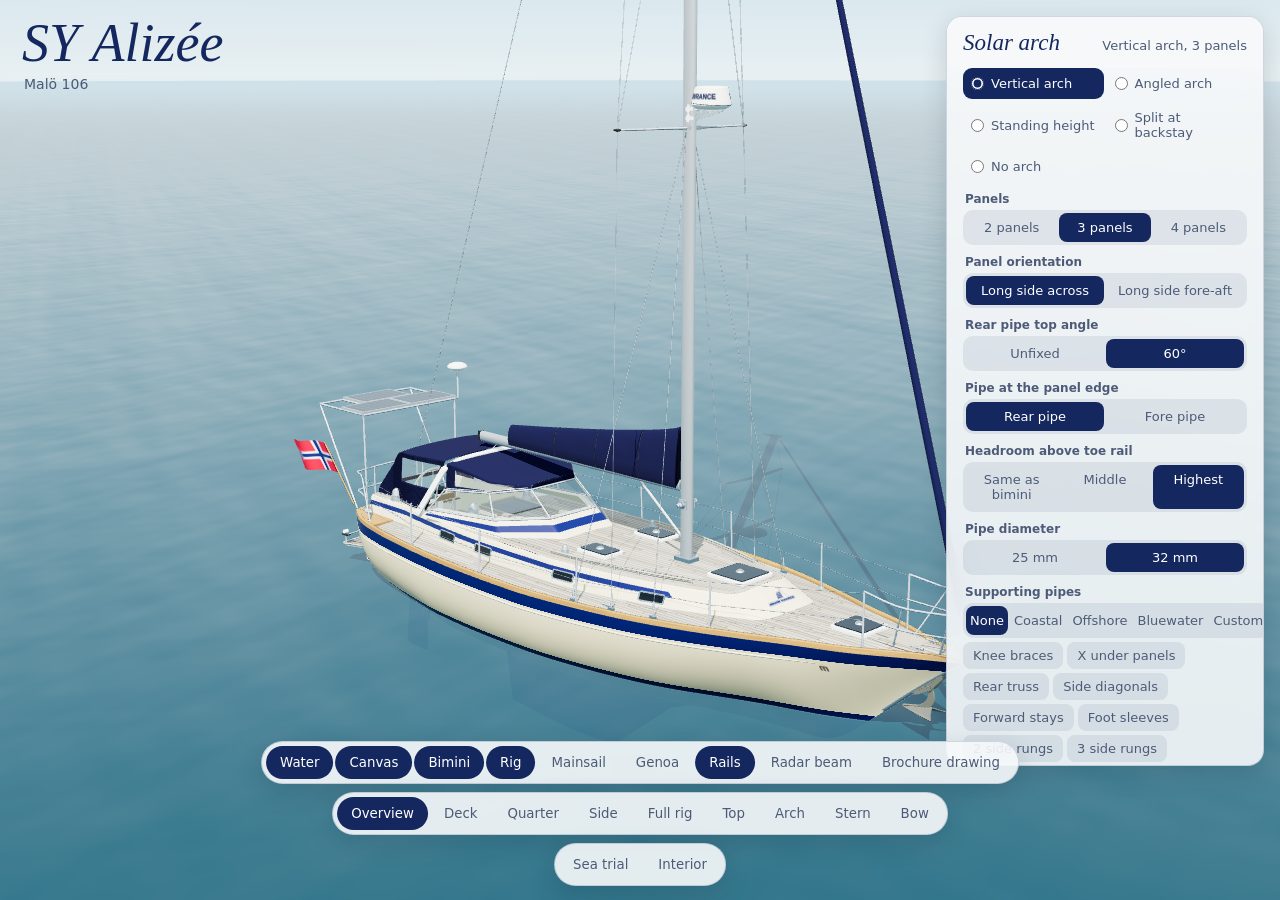
==== commit 7ac307aa: "Build the interior, sea, radar beam and tack sail only while open, free them on leaving; ask for the" ====
--- a/public/index.html
+++ b/public/index.html
@@ -517,6 +517,16 @@
   logo:    M('#7a5a24', { roughness: .4, transparent: true }),
 };
 
+/* Free the GPU memory of everything under a group (add-on viewers release their geometry when they close). */
+function disposeTree(root) {
+  if (!root) return;
+  root.traverse(o => {
+    if (o.geometry) o.geometry.dispose();
+    const ms = o.material ? (Array.isArray(o.material) ? o.material : [o.material]) : [];
+    ms.forEach(m => { Object.values(m).forEach(v => { if (v && v.isTexture) v.dispose(); }); m.dispose(); });
+  });
+}
+
 /* Hull surface, painted livery, moulding, keel, skeg, rudder, propeller. */
 const HS = SPEC.hull, L = HS.length;
 const sheerY = fair(HS.sheer), halfB = fair(HS.halfBreadth), keelY = fair(HS.keelLine);
@@ -2516,7 +2526,7 @@
 }
 
 function buildRadarBeam() {
-  G.radarBeam.clear();
+  disposeTree(G.radarBeam); G.radarBeam.clear();
   const c = radarCentre(radarState.pos), hw = c.y - SPEC.hull.floatSink, sh = radarShadow(c), R = RB.drawRadius;
   // all round: sheets at 0° and ±12.5° (green) and ±25° (yellow); a sector is left open wherever the rig blocks
   // any part of that band in that direction, so the blocked regions show as gaps
@@ -2607,7 +2617,7 @@
     A = window.alizee; G.radarBeam.visible = on; panel.hidden = !on;
     if (!hooked) { A.hooks.push(dt => tackAnim.tick(dt)); hooked = true; }
     if (!on && tackAnim.playing) { tackAnim.stop(); panel.querySelector('#tackPlay').textContent = 'Play a tack'; }
-    if (on) update(); else { placeRadar(RB.positions.find(p => p.current).id); }
+    if (on) update(); else { placeRadar(RB.positions.find(p => p.current).id); disposeTree(G.radarBeam); G.radarBeam.clear(); }   // nothing of the beam stays in memory
   };
 })();
 
@@ -2617,13 +2627,14 @@
 const TK = RG.genoa.tack;
 G.tackSail = new T.Group(); G.tackSail.visible = false; G.rig.add(G.tackSail);
 
-const tackSlices = (() => {
-  const yAt = v => GENOA.pt(0, v)[1], n = TK.slices;
+let tackSlicesMemo = null;                                // sail slices, made the first time the radar panel needs them
+const tackSlices = () => tackSlicesMemo || (tackSlicesMemo = (() => {
+  const n = TK.slices;
   return Array.from({ length: n + 1 }, (_, j) => {
     const v = j/n, P = GENOA.pt(0, v), Q = GENOA.pt(1, v), c = GENOA.chord(v)*TK.clothFactor;
     return { v, P, Q, c, theta0: Math.atan2(Math.abs(Q[2]) + .15, c) };          // sheeted angle off the centreline
   });
-})();
+})());
 
 /* Obstacles in plan at height y: circles [x, radius, name]. */
 function tackObstacles(y, radar) {
@@ -2657,7 +2668,7 @@
 /* How a radar height fares over one tack. */
 function tackReport(radar) {
   const T0 = TK.time, steps = 80; let touch = 0, total = 0, speed = 0, wrap = 0, partMin = 1, partMax = 0, leech = false;
-  tackSlices.forEach(sl => {
+  tackSlices().forEach(sl => {
     const yC = sl.P[1] + (sl.Q[1] - sl.P[1])*.5;
     if (yC < radar.plate - .6 || yC > radar.plate + .9) return;
     for (let i = 0; i <= steps; i++) {
@@ -2678,15 +2689,16 @@
 
 /* ---------- Animation ---------- */
 const tackAnim = (() => {
-  const nu = 30, mat2 = new T.MeshStandardMaterial({ color: C('#eeeee8'), roughness: .8, side: T.DoubleSide }), nv = tackSlices.length;
-  const geo = new T.BufferGeometry(), pos = new Float32Array(nv*(nu + 1)*3), idx = [];
-  for (let j = 0; j < nv - 1; j++) for (let i = 0; i < nu; i++) { const a = j*(nu + 1) + i, b = a + nu + 1; idx.push(a, b, a + 1, b, b + 1, a + 1); }
-  geo.setAttribute('position', new T.BufferAttribute(pos, 3)); geo.setIndex(idx);
-  const mesh = new T.Mesh(geo, mat2); mesh.castShadow = true; G.tackSail.add(mesh);
-  let t = 0, radar = null, playing = false;
+  const nu = 30; let geo = null, pos = null, mesh = null, t = 0, radar = null, playing = false;
+  const make = () => {                                  // the sail mesh exists only while a tack is playing
+    const nv = tackSlices().length; geo = new T.BufferGeometry(); pos = new Float32Array(nv*(nu + 1)*3); const idx = [];
+    for (let j = 0; j < nv - 1; j++) for (let i = 0; i < nu; i++) { const a = j*(nu + 1) + i, b = a + nu + 1; idx.push(a, b, a + 1, b, b + 1, a + 1); }
+    geo.setAttribute('position', new T.BufferAttribute(pos, 3)); geo.setIndex(idx);
+    mesh = new T.Mesh(geo, new T.MeshStandardMaterial({ color: C('#eeeee8'), roughness: .8, side: T.DoubleSide })); mesh.castShadow = true; G.tackSail.add(mesh);
+  };
   const frame = () => {
     const ph = (t % (2*TK.time + 2*TK.pause))/TK.time, q0 = clamp(ph, 0, 1), q1 = clamp(ph - 1 - TK.pause/TK.time, 0, 1), back = ph > 1 + TK.pause/TK.time;   // over, pause, and back
-    tackSlices.forEach((sl, j) => {
+    tackSlices().forEach((sl, j) => {
       const th = back ? -sl.theta0*Math.cos(Math.PI*q1) : sl.theta0*Math.cos(Math.PI*q0), side = th >= 0 ? 1 : -1;
       const dR = sl.P[0] - RADAR.domeX, yR = lerp(sl.P[1], sl.Q[1], clamp(dR/sl.c, 0, 1));
       const path = clothPath(sl.P, sl.c, th, yR, radar, side).pts;
@@ -2699,8 +2711,8 @@
     geo.attributes.position.needsUpdate = true; geo.computeVertexNormals(); geo.computeBoundingSphere();
   };
   return {
-    start(r) { radar = r; playing = true; t = 0; G.tackSail.visible = true; G.genoa.visible = false; G.furledGenoa.visible = false; frame(); },
-    stop() { playing = false; G.tackSail.visible = false; const on = document.querySelector('[data-layer="genoa"]').getAttribute('aria-pressed') === 'true'; G.genoa.visible = on; G.furledGenoa.visible = !on; },
+    start(r) { if (!mesh) make(); radar = r; playing = true; t = 0; G.tackSail.visible = true; G.genoa.visible = false; G.furledGenoa.visible = false; frame(); },
+    stop() { playing = false; G.tackSail.visible = false; if (mesh) { G.tackSail.remove(mesh); disposeTree(mesh); mesh = geo = pos = null; } const on = document.querySelector('[data-layer="genoa"]').getAttribute('aria-pressed') === 'true'; G.genoa.visible = on; G.furledGenoa.visible = !on; },
     tick(dt) { if (!playing) return false; t += dt; frame(); return true; },
     get playing() { return playing; },
   };
@@ -2709,7 +2721,7 @@
 /* Renderer, light, water, cameras, views and UI. */
 (function main() {
   const canvas = document.getElementById('view');
-  const renderer = new T.WebGLRenderer({ canvas, antialias: true, preserveDrawingBuffer: true });
+  const renderer = new T.WebGLRenderer({ canvas, antialias: true, powerPreference: 'high-performance' });   // ask for the discrete GPU on laptops that have two
   renderer.setPixelRatio(Math.min(devicePixelRatio || 1, 2));
   renderer.outputEncoding = T.sRGBEncoding;
   renderer.toneMapping = T.ACESFilmicToneMapping;
@@ -3006,7 +3018,7 @@
     }
     return out;
   }
-  const SECT = xs.map(sections);
+  let SECT = null;                                       // hull sections, computed the first time the trial opens
 
   /* Area and first moments of the part of an outline below the water at heel (c, s) and waterline d. */
   function wet(poly, c, s, d) {
@@ -3026,6 +3038,7 @@
   /* Displaced volume and centre of buoyancy (horizontal H, vertical Y in the heeled frame; x along the boat). */
   function displaced(phi, d) {
     const c = Math.cos(phi), s = Math.sin(phi); let V = 0, H = 0, Y = 0, X = 0;
+    SECT = SECT || xs.map(sections);
     SECT.forEach((list, i) => list.forEach(({ s: sg, p }) => {
       const [A, a, b] = wet(p, c, s, d), w = (i === 0 || i === nSt ? .5 : 1)*dx*sg;
       V += A*w; H += a*w; Y += b*w; X += A*w*xs[i];
@@ -3248,13 +3261,15 @@
   let on = false, S = null, S0 = null, sim = null, stats = null, lastUi = 0, saved = null;
 
   /* ---------- Sea surface: displaced in the vertex shader from the same wave trains the boat feels ---------- */
-  const R = 320, n = 260, geo = new T.PlaneGeometry(2, 2, n, n); geo.rotateX(-Math.PI/2);
+  const uW = { value: Array.from({ length: NW }, () => new T.Vector4()) }, uOff = { value: L/2 }, uBreak = { value: 0 }, uBreakPos = { value: new T.Vector2() };
+  const R = 320; let sea = null, ripples = null;
+  function makeSea() {                                  // built when the trial opens, released when it closes
+  const n = 260, geo = new T.PlaneGeometry(2, 2, n, n); geo.rotateX(-Math.PI/2);
   const pos = geo.attributes.position;
   for (let i = 0; i < pos.count; i++) { const f = v => Math.sign(v)*R*Math.pow(Math.abs(v), 2.1); pos.setX(i, f(pos.getX(i))); pos.setZ(i, f(pos.getZ(i))); }
   const uvs = geo.attributes.uv; for (let i = 0; i < pos.count; i++) uvs.setXY(i, pos.getX(i)/(2*R) + .5, -pos.getZ(i)/(2*R) + .5);
   geo.computeBoundingSphere(); geo.boundingSphere.radius = R*1.5;
-  const uW = { value: Array.from({ length: NW }, () => new T.Vector4()) }, uOff = { value: L/2 }, uBreak = { value: 0 }, uBreakPos = { value: new T.Vector2() };
-  const ripples = A.water.material.normalMap.clone(); ripples.needsUpdate = true; ripples.repeat.set(70, 70); ripples.wrapS = ripples.wrapT = T.RepeatWrapping;   // the calm water's ripples ride on the swell
+  ripples = A.water.material.normalMap.clone(); ripples.needsUpdate = true; ripples.repeat.set(70, 70); ripples.wrapS = ripples.wrapT = T.RepeatWrapping;   // the calm water's ripples ride on the swell
   const seaMat = new T.MeshStandardMaterial({ color: C('#0b3344'), roughness: .2, metalness: .08, envMapIntensity: 1.0, normalMap: ripples, normalScale: new T.Vector2(.35, .35) });
   seaMat.onBeforeCompile = sh => {
     sh.uniforms.uW = uW; sh.uniforms.uOff = uOff; sh.uniforms.uBreak = uBreak; sh.uniforms.uBreakPos = uBreakPos;
@@ -3268,7 +3283,8 @@
     sh.fragmentShader = 'varying float vFoam; varying vec2 vP; uniform float uBreak; uniform vec2 uBreakPos;\n' + sh.fragmentShader.replace('#include <color_fragment>',
       '#include <color_fragment>\n float br = uBreak*smoothstep(11.0, 2.0, length(vP - uBreakPos))*(.75 + .25*sin(vP.x*1.7)*sin(vP.y*2.3));\n diffuseColor.rgb = mix(diffuseColor.rgb, vec3(.86, .9, .92), clamp(vFoam*.85 + br, 0.0, .95));');
   };
-  const sea = new T.Mesh(geo, seaMat); sea.visible = false; sea.receiveShadow = true; sea.frustumCulled = false; scene.add(sea);
+    sea = new T.Mesh(geo, seaMat); sea.visible = false; sea.receiveShadow = true; sea.frustumCulled = false; scene.add(sea);
+  }
 
   /* ---------- Weigh the boat as configured ---------- */
   function archMasses() {
@@ -3439,13 +3455,13 @@
     S = SeaHydro.analyse(archMasses()); S0 = SeaHydro.analyse([]); on = true;   // S0: the same boat without arch or lifeline panels
     const pressed = n => document.querySelector(`[data-layer="${n}"]`).getAttribute('aria-pressed') === 'true';
     saved = { water: A.water.visible, ground: A.ground.visible, pos: boat.position.clone(), quat: boat.quaternion.clone(), sail: pressed('sail'), genoa: pressed('genoa') };
-    A.water.visible = false; A.ground.visible = false; sea.visible = true;
+    makeSea(); A.water.visible = false; A.ground.visible = false; sea.visible = true;
     document.getElementById('archPanel').hidden = true; panel.hidden = false;
     A.renderer.shadowMap.autoUpdate = true;
     restart(); Object.assign(A.view, { th: .95, ph: 1.3, r: 24, tx: 0, ty: 2.2, tz: 0, ortho: false }); A.wake();
   }
   function leave() {
-    on = false; sea.visible = false; A.water.visible = saved.water; A.ground.visible = saved.ground;
+    on = false; scene.remove(sea); disposeTree(sea); sea = ripples = null; sim = stats = S = S0 = null; A.water.visible = saved.water; A.ground.visible = saved.ground;
     boat.position.copy(saved.pos); boat.quaternion.copy(saved.quat); A.setLayer('sail', saved.sail); A.setLayer('genoa', saved.genoa);
     document.getElementById('archPanel').hidden = false; panel.hidden = true;
     A.renderer.shadowMap.autoUpdate = false; A.renderer.shadowMap.needsUpdate = true; A.wake();
@@ -3500,6 +3516,7 @@
   colours: { mahogany: '#8a3f1e', trim: '#6e2f14', cushion: '#aebdc6', headliner: '#f1ede4', laminate: '#d9e0e4', sole: '#7a4524', holly: '#e0c79a' },   // [P]
 };
 
+function buildInteriorGeometry() {
 /* ===== Interior, part 2: geometry =====
    Built once, hidden until the interior viewer opens it. Joinery follows the hull's own lines (hullHalf),
    the ceiling follows the deck, coachroof and cockpit above. */
@@ -3904,6 +3921,7 @@
   });
 })();
 
+}
 /* ===== Interior, part 3: the viewer =====
    An "Interior" button opens it in place of the solar arch panel. The cutaway lifts the deck off; the other
    places put the camera at standing eye height inside, where dragging looks around. */
@@ -3948,6 +3966,7 @@
   }
   function enter() {
     document.dispatchEvent(new CustomEvent('alizee:mode', { detail: 'interior' }));
+    if (!G.interior) buildInteriorGeometry();               // built on demand, released again on leaving
     on = true; saved = { water: A.water.visible, ground: A.ground.visible, vis: exterior().map(g => g.visible), view: Object.assign({}, A.view) };
     A.water.visible = false; A.ground.visible = false; G.interior.visible = true; if (G.companionShade) G.companionShade.visible = false;
     document.getElementById('archPanel').hidden = true; panel.hidden = false;
@@ -3957,6 +3976,7 @@
     if (!on) return; on = false; btn.setAttribute('aria-pressed', 'false');
     A.water.visible = saved.water; A.ground.visible = saved.ground; G.interior.visible = false; if (G.ladder) G.ladder.visible = true; if (G.companionShade) G.companionShade.visible = true;
     exterior().forEach((g, i) => { g.visible = saved.vis[i]; });
+    disposeTree(G.interior); boat.remove(G.interior); G.interior = G.ceiling = G.ladder = null;
     panel.hidden = true; document.getElementById('archPanel').hidden = false;
     A.setView('hero', true); A.renderer.shadowMap.needsUpdate = true; A.wake();
   }
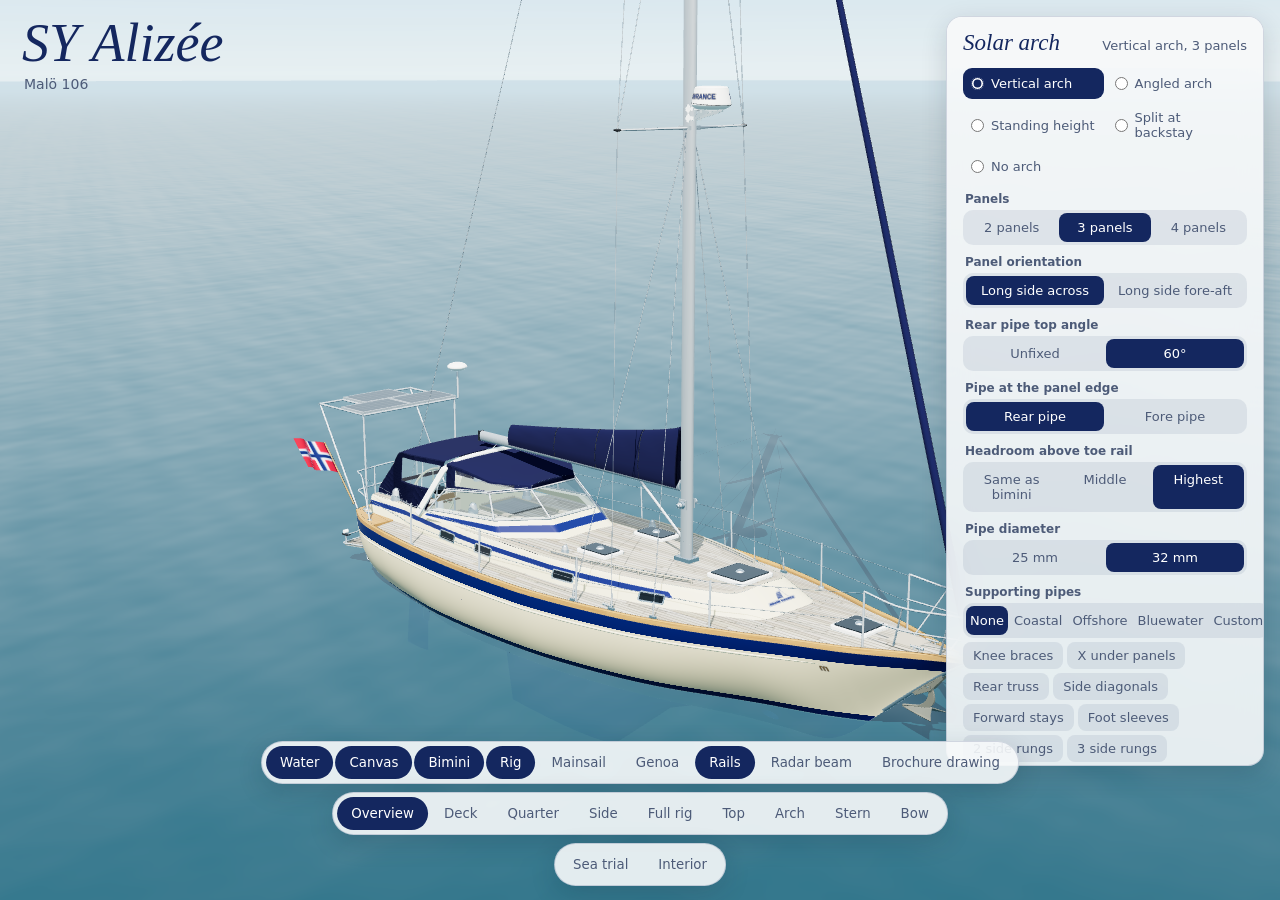
==== commit c8303357: "Propeller in line with the shaft, behind a faired shaft boss at the aft end of the deadwood, as in t" ====
--- a/public/index.html
+++ b/public/index.html
@@ -193,7 +193,8 @@
 
   keel: {   // [D] levels are [y, leading edge x, trailing edge x, thickness/chord]
     fin: [[-0.30, 6.614, 2.404, 0.085], [-0.52, 6.414, 2.404, 0.085], [-0.72, 5.894, 2.434, 0.092], [-1.58, 4.824, 2.574, 0.105]],
-    deadwood: [[-0.18, 2.664, 1.184, 0.075], [-0.52, 2.664, 1.194, 0.075]],
+    deadwood: [[-0.18, 2.664, 1.06, 0.075], [-0.52, 2.664, 1.07, 0.075]],   // [D/P] runs aft to the shaft boss, which ends just ahead of the propeller (owner's photo)
+    shaftBoss: { gap: 0.025, length: 0.42, r: 0.075, endR: 0.052 },   // [P] faired boss round the shaft at the aft end of the deadwood
     skeg: [[0.05, 0.844, 0.424, 0.22], [-0.25, 0.624, 0.424, 0.34], [-0.83, 0.554, 0.424, 0.34]],
     rudder: [[0.05, 0.409, 0.164, 0.14], [-0.82, 0.409, 0.024, 0.12], [-0.84, 0.524, 0.024, 0.11], [-1.34, 0.504, -0.036, 0.10]],
     prop: { x: 0.914, y: -0.42, r: 0.19, blades: 3, pitch: 0.30 },  // [D/P] polished brass, owner's photo; pitch [E]
@@ -718,7 +719,11 @@
 (function propeller() {
   const p = SPEC.keel.prop, f = shaftLine.at(1.224), R = p.r, pitch = p.pitch, hubR = .042;
   rod(G.hull, [f[0], f[1], 0], [p.x + .06, p.y, 0], .016, mat.steel);
-  const prop = new T.Group(); prop.position.set(p.x, p.y, 0); G.hull.add(prop);
+  const prop = new T.Group(); prop.position.set(p.x, p.y, 0); prop.rotation.z = shaftLine.angle; G.hull.add(prop);   // in line with the shaft
+  // faired boss round the shaft at the aft end of the deadwood, ending just ahead of the hub, with the cutless bearing
+  const SB = SPEC.keel.shaftBoss, x0 = .064 + SB.gap, prof = [[0, x0], [SB.endR*.55, x0], [SB.endR*.75, x0 + .004], [SB.endR, x0 + .02], [SB.r*.97, x0 + .09], [SB.r, x0 + .17], [SB.r*.92, x0 + SB.length*.6], [SB.r*.6, x0 + SB.length*.85], [SB.r*.15, x0 + SB.length], [0, x0 + SB.length]];   // tapers forward into the deadwood
+  const boss = put(prop, new T.LatheGeometry(prof.map(([r, u]) => new T.Vector2(r, u)), 32), mat.anti); boss.rotation.z = -Math.PI/2;
+  const bearing = put(prop, new T.RingGeometry(.018, SB.endR*.55, 24), mat.dark); bearing.rotation.y = -Math.PI/2; bearing.position.x = x0 - .001;
   // boss and anode along the shaft axis (x), the anode aft
   const lathe = (pts, m) => { const g = new T.LatheGeometry(pts.map(([r, x]) => new T.Vector2(r, x)), 28); const o = put(prop, g, m); o.rotation.z = Math.PI/2; return o; };
   lathe([[.0, -.064], [.034, -.064], [.04, -.05], [hubR, -.02], [hubR, .03], [.036, .05], [.022, .062], [0, .062]].map(([r, x]) => [r, -x]), mat.brass);
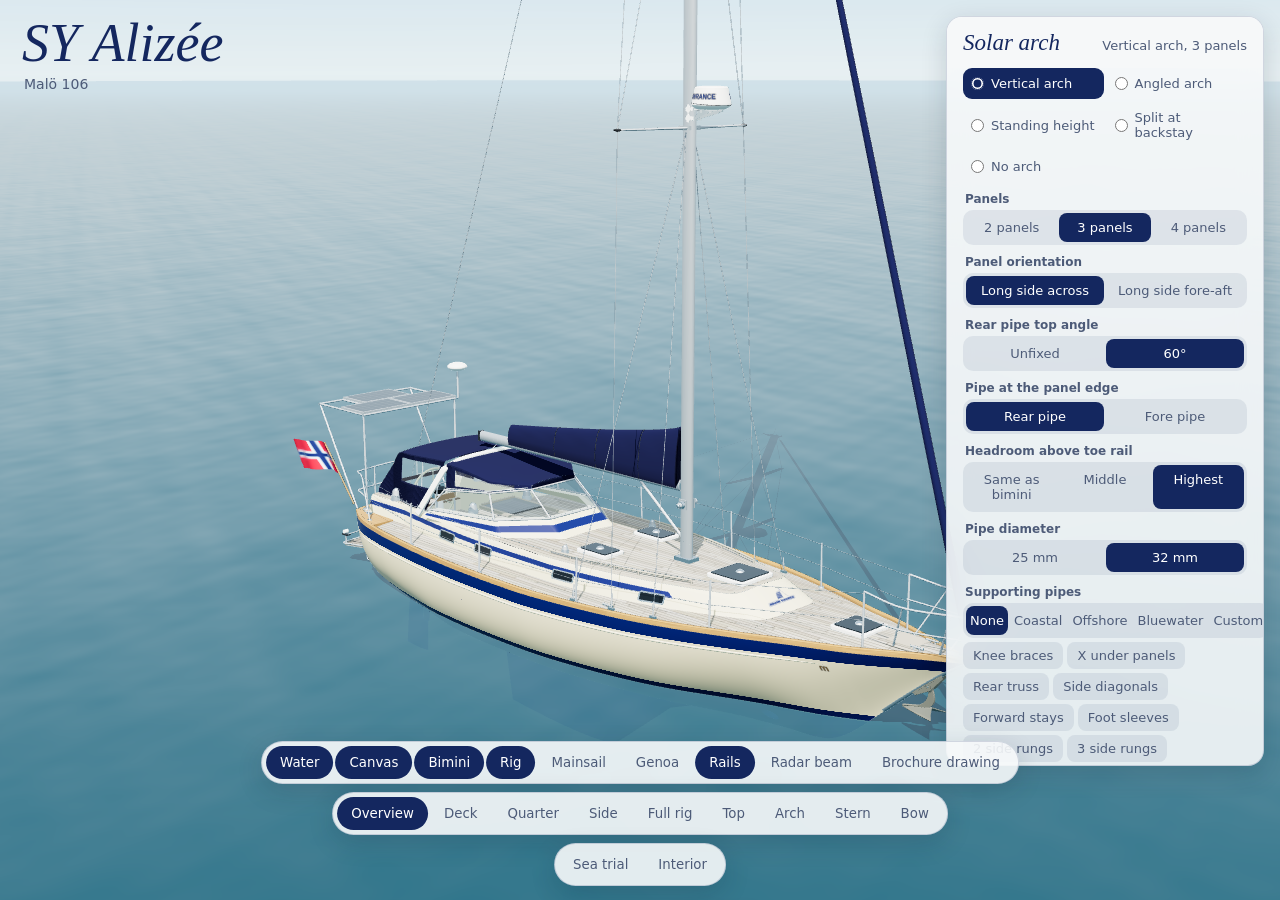
==== commit 816e5f67: "Deadwood follows the brochure side view, thick with a rounded aft end as in the owner's photo Co-Aut" ====
--- a/public/index.html
+++ b/public/index.html
@@ -193,7 +193,9 @@
 
   keel: {   // [D] levels are [y, leading edge x, trailing edge x, thickness/chord]
     fin: [[-0.30, 6.614, 2.404, 0.085], [-0.52, 6.414, 2.404, 0.085], [-0.72, 5.894, 2.434, 0.092], [-1.58, 4.824, 2.574, 0.105]],
-    deadwood: [[-0.18, 2.664, 1.06, 0.075], [-0.52, 2.664, 1.07, 0.075]],   // [D/P] runs aft to the shaft boss, which ends just ahead of the propeller (owner's photo)
+    deadwood: [[-0.18, 2.664, 1.02, 0.11], [-0.48, 2.664, 1.17, 0.11]],   // [D] side outline from the brochure drawing; used for buoyancy
+    // [D/P] the deadwood as built: thick and blunt, its rounded aft end leaning aft as it rises to the hull (brochure side view, owner's photo)
+    deadwoodShape: { fwd: 2.664, bottom: -0.48, aftBottom: 1.17, aftTop: 1.02, topY: -0.23, halfWidth: 0.085, nose: 0.35, round: 0.03 },
     shaftBoss: { gap: 0.025, length: 0.42, r: 0.075, endR: 0.052 },   // [P] faired boss round the shaft at the aft end of the deadwood
     skeg: [[0.05, 0.844, 0.424, 0.22], [-0.25, 0.624, 0.424, 0.34], [-0.83, 0.554, 0.424, 0.34]],
     rudder: [[0.05, 0.409, 0.164, 0.14], [-0.82, 0.409, 0.024, 0.12], [-0.84, 0.524, 0.024, 0.11], [-1.34, 0.504, -0.036, 0.10]],
@@ -703,7 +705,26 @@
   mat.foil.customProgramCacheKey = () => 'foil';
 })();
 foil(SPEC.keel.fin, mat.foil);
-foil(SPEC.keel.deadwood, mat.foil);
+(function deadwood() {     // horizontal slices from inside the hull down to the flat bottom, each a thick rounded outline in plan
+  const D = SPEC.keel.deadwoodShape, top = sheerY(1.5) - .2, ny = 24, nu = 40, rows = [];
+  const aftAt = y => y <= D.bottom ? D.aftBottom : D.aftBottom - (D.aftBottom - D.aftTop)*Math.pow(clamp((y - D.bottom)/(D.topY - D.bottom), 0, 1.6), .7);
+  for (let j = 0; j <= ny; j++) {
+    const f = j/ny, y = lerp(D.bottom, top, Math.pow(f, 1.3)), lift = Math.max(0, 1 - f*ny/2.5), hw = D.halfWidth*Math.sqrt(1 - lift*lift*.85);   // bottom edge rounded
+    const xa = aftAt(y), xf = D.fwd, row = [];
+    for (let i = 0; i <= nu; i++) {
+      const a = i/nu*Math.PI*2, c = Math.cos(a), sn = Math.sin(a);
+      // aft half: a semicircle of radius hw; forward: a long taper to the fin
+      let x, z;
+      if (c <= 0) { x = xa + hw + c*hw; z = sn*hw; }
+      else { x = xa + hw + c*(xf - xa - hw); z = sn*hw*Math.pow(1 - c, .35); }
+      row.push([x, y, z]);
+    }
+    rows.push(row);
+  }
+  grid(G.hull, rows, mat.foil);
+  const cap = rows[0].map(p => [p[0], D.bottom, p[2]]), mid = rows[0].map(p => [p[0], D.bottom, 0]);
+  grid(G.hull, [cap, mid], mat.foil);
+})();
 foil(SPEC.keel.skeg, mat.foil);
 foil(SPEC.keel.rudder, mat.foil);
 
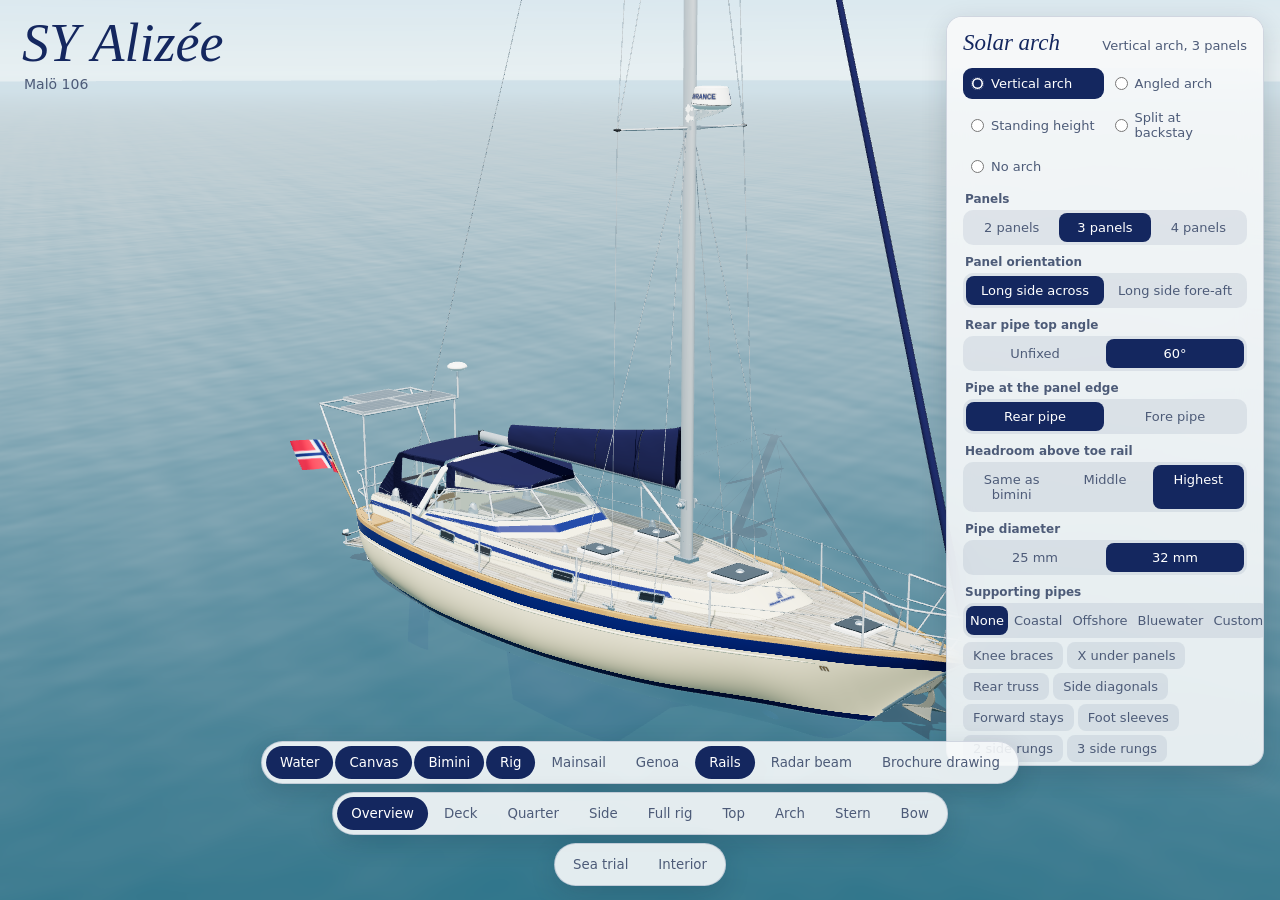
==== commit 7b0ef200: "Deadwood slimmer with a near-vertical aft edge and fillets into the hull; slim conical shaft log, fr" ====
--- a/public/index.html
+++ b/public/index.html
@@ -195,8 +195,8 @@
     fin: [[-0.30, 6.614, 2.404, 0.085], [-0.52, 6.414, 2.404, 0.085], [-0.72, 5.894, 2.434, 0.092], [-1.58, 4.824, 2.574, 0.105]],
     deadwood: [[-0.18, 2.664, 1.02, 0.11], [-0.48, 2.664, 1.17, 0.11]],   // [D] side outline from the brochure drawing; used for buoyancy
     // [D/P] the deadwood as built: thick and blunt, its rounded aft end leaning aft as it rises to the hull (brochure side view, owner's photo)
-    deadwoodShape: { fwd: 2.664, bottom: -0.48, aftBottom: 1.17, aftTop: 1.02, topY: -0.23, halfWidth: 0.085, nose: 0.35, round: 0.03 },
-    shaftBoss: { gap: 0.025, length: 0.42, r: 0.075, endR: 0.052 },   // [P] faired boss round the shaft at the aft end of the deadwood
+    deadwoodShape: { fwd: 2.664, bottom: -0.47, aftBottom: 1.20, aftTop: 1.07, topY: -0.22, halfWidth: 0.055, fillet: 0.13 },   // [P] owner's yard photos: slim, near-vertical aft edge, broad fillets into the hull
+    shaftBoss: { gap: 0.025, length: 0.32, r: 0.046, endR: 0.026 },   // [P] slim tapering shaft log out of the deadwood's aft edge, ending just ahead of the hub
     skeg: [[0.05, 0.844, 0.424, 0.22], [-0.25, 0.624, 0.424, 0.34], [-0.83, 0.554, 0.424, 0.34]],
     rudder: [[0.05, 0.409, 0.164, 0.14], [-0.82, 0.409, 0.024, 0.12], [-0.84, 0.524, 0.024, 0.11], [-1.34, 0.504, -0.036, 0.10]],
     prop: { x: 0.914, y: -0.42, r: 0.19, blades: 3, pitch: 0.30 },  // [D/P] polished brass, owner's photo; pitch [E]
@@ -705,25 +705,24 @@
   mat.foil.customProgramCacheKey = () => 'foil';
 })();
 foil(SPEC.keel.fin, mat.foil);
-(function deadwood() {     // horizontal slices from inside the hull down to the flat bottom, each a thick rounded outline in plan
-  const D = SPEC.keel.deadwoodShape, top = sheerY(1.5) - .2, ny = 24, nu = 40, rows = [];
-  const aftAt = y => y <= D.bottom ? D.aftBottom : D.aftBottom - (D.aftBottom - D.aftTop)*Math.pow(clamp((y - D.bottom)/(D.topY - D.bottom), 0, 1.6), .7);
+(function deadwood() {     // horizontal slices from inside the hull down to the flat bottom; slim, flaring into the hull in broad fillets
+  const D = SPEC.keel.deadwoodShape, top = D.topY + .14, ny = 30, nu = 40, rows = [];
+  const span = D.topY - D.bottom, tOf = y => clamp((y - D.bottom)/span, 0, 2);
+  const aftAt = y => D.aftBottom - (D.aftBottom - D.aftTop)*Math.pow(Math.min(tOf(y), 1.4), 2.6);   // near vertical, curving aft only at the top
   for (let j = 0; j <= ny; j++) {
-    const f = j/ny, y = lerp(D.bottom, top, Math.pow(f, 1.3)), lift = Math.max(0, 1 - f*ny/2.5), hw = D.halfWidth*Math.sqrt(1 - lift*lift*.85);   // bottom edge rounded
-    const xa = aftAt(y), xf = D.fwd, row = [];
+    const f = j/ny, y = lerp(D.bottom, top, Math.pow(f, 1.2)), t = tOf(y), lift = Math.max(0, 1 - f*ny/2.5);
+    const hw = (D.halfWidth + D.fillet*Math.pow(Math.max(0, t - .45)/.55, 2.2))*Math.sqrt(1 - lift*lift*.85), xa = aftAt(y), xf = D.fwd, row = [];
     for (let i = 0; i <= nu; i++) {
-      const a = i/nu*Math.PI*2, c = Math.cos(a), sn = Math.sin(a);
-      // aft half: a semicircle of radius hw; forward: a long taper to the fin
+      const a = i/nu*Math.PI*2, c = Math.cos(a), sn = Math.sin(a), ra = Math.min(hw, D.halfWidth*1.2);   // aft end rounded with the slim radius
       let x, z;
-      if (c <= 0) { x = xa + hw + c*hw; z = sn*hw; }
-      else { x = xa + hw + c*(xf - xa - hw); z = sn*hw*Math.pow(1 - c, .35); }
+      if (c <= 0) { x = xa + ra + c*ra; z = sn*(ra + (hw - ra)*Math.min(1, -c*0 + 1 - Math.abs(c))); }
+      else { x = xa + ra + c*(xf - xa - ra); z = sn*hw*Math.pow(1 - c, .35); }
       row.push([x, y, z]);
     }
     rows.push(row);
   }
   grid(G.hull, rows, mat.foil);
-  const cap = rows[0].map(p => [p[0], D.bottom, p[2]]), mid = rows[0].map(p => [p[0], D.bottom, 0]);
-  grid(G.hull, [cap, mid], mat.foil);
+  grid(G.hull, [rows[0].map(p => [p[0], D.bottom, p[2]]), rows[0].map(p => [p[0], D.bottom, 0])], mat.foil);
 })();
 foil(SPEC.keel.skeg, mat.foil);
 foil(SPEC.keel.rudder, mat.foil);
@@ -742,7 +741,7 @@
   rod(G.hull, [f[0], f[1], 0], [p.x + .06, p.y, 0], .016, mat.steel);
   const prop = new T.Group(); prop.position.set(p.x, p.y, 0); prop.rotation.z = shaftLine.angle; G.hull.add(prop);   // in line with the shaft
   // faired boss round the shaft at the aft end of the deadwood, ending just ahead of the hub, with the cutless bearing
-  const SB = SPEC.keel.shaftBoss, x0 = .064 + SB.gap, prof = [[0, x0], [SB.endR*.55, x0], [SB.endR*.75, x0 + .004], [SB.endR, x0 + .02], [SB.r*.97, x0 + .09], [SB.r, x0 + .17], [SB.r*.92, x0 + SB.length*.6], [SB.r*.6, x0 + SB.length*.85], [SB.r*.15, x0 + SB.length], [0, x0 + SB.length]];   // tapers forward into the deadwood
+  const SB = SPEC.keel.shaftBoss, x0 = .064 + SB.gap, prof = [[0, x0], [SB.endR*.62, x0], [SB.endR, x0 + .012], [SB.r, x0 + SB.length*.75], [SB.r, x0 + SB.length], [0, x0 + SB.length]];   // straight cone, its base inside the deadwood   // tapers forward into the deadwood
   const boss = put(prop, new T.LatheGeometry(prof.map(([r, u]) => new T.Vector2(r, u)), 32), mat.anti); boss.rotation.z = -Math.PI/2;
   const bearing = put(prop, new T.RingGeometry(.018, SB.endR*.55, 24), mat.dark); bearing.rotation.y = -Math.PI/2; bearing.position.x = x0 - .001;
   // boss and anode along the shaft axis (x), the anode aft
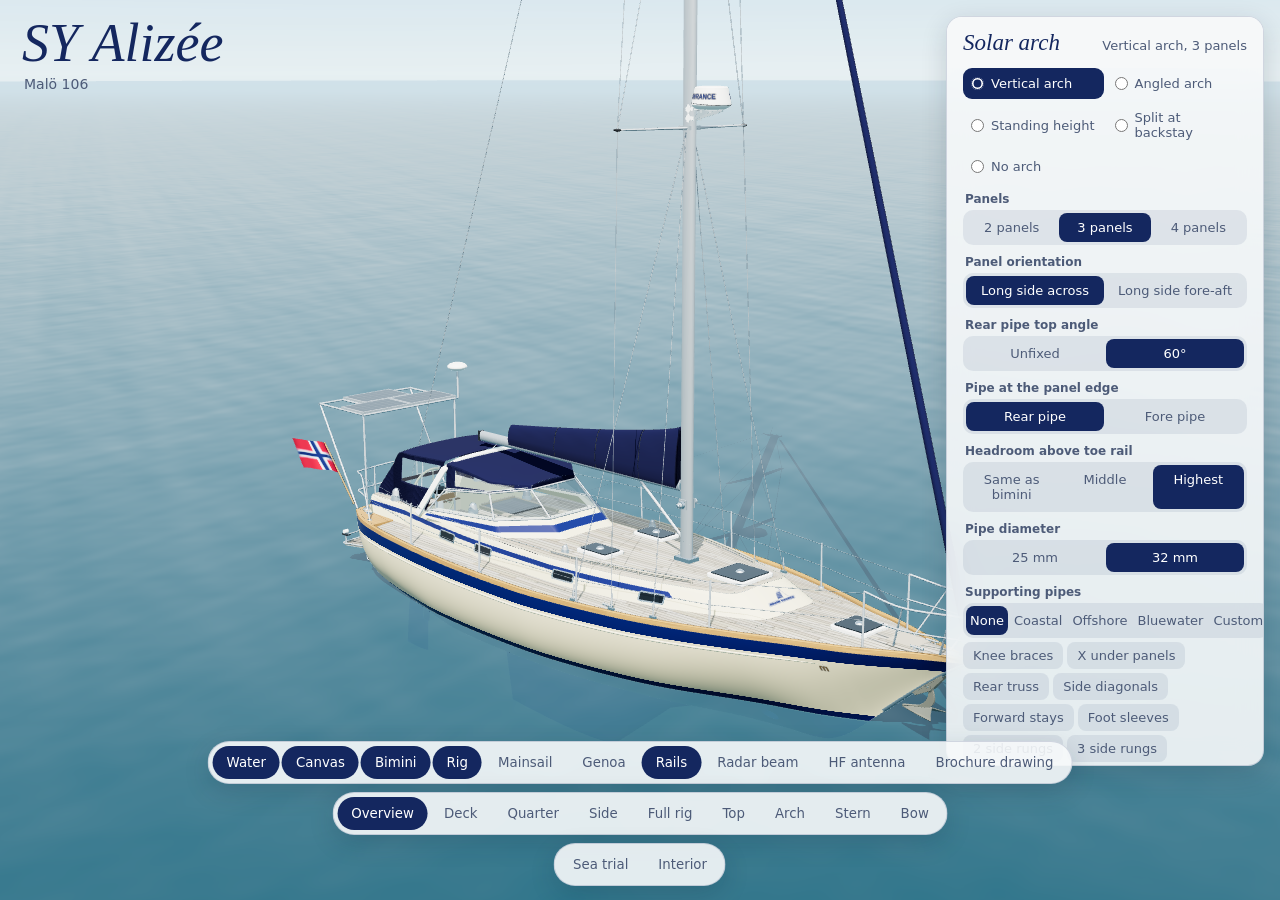
==== commit 8d3e9435: "VHF whip at the masthead; HF antenna layer: end-fed sloper, end-fed inverted V and masthead dipole s" ====
--- a/public/index.html
+++ b/public/index.html
@@ -85,6 +85,7 @@
     <button data-layer="genoa" aria-pressed="false">Genoa</button>
     <button data-layer="rails" aria-pressed="true">Rails</button>
     <button data-layer="radar" aria-pressed="false">Radar beam</button>
+    <button data-layer="hf" aria-pressed="false">HF antenna</button>
     <button data-layer="drawing" aria-pressed="false">Brochure drawing</button>
   </div>
   <div class="group" role="group" aria-label="View">
@@ -301,6 +302,7 @@
     // 140 % roller genoa [M owner]: LP (clew square to the luff) = 1.40 x J (forestay foot to the mast). Trim and shape are [P]
     genoa: { overlap: 1.40, tackF: 0.05, headF: 0.965, clewY: 2.35, clewZ: 1.72, headWidth: 0.13, hollow: 0.10, footRound: 0.05, camber: 0.085, uvWidth: 0.34, uvPrint: '#0b1845', twist: 6,
       tack: { time: 4, pause: 1.2, slices: 160, clothFactor: 1.04, leechNear: 0.5 } },   // [E] a tack: the sail crosses in about 4 s; cloth slightly longer than the chord
+    vhf: { x: -0.11, z: 0.045, base: 0.07, length: 0.90 },   // [E] 0.9 m glass-fibre VHF whip, relative to the mast's centre at the masthead
     stem: [10.564, 1.32],      // [D] forestay foot
     backstayTop: [5.864, 15.79], // [P] on a short masthead crane aft of the mast, which lets the sail head clear it
     backstay: [0.10, 1.16],   // [D]
@@ -1218,7 +1220,13 @@
     winch(g, 0, 0, 0, RG.mastWinch.scale);
   });
   box(G.rig, [mx, RG.mastTop + .025, 0], [.3, .05, .13], mat.dark);               // masthead box
-  rod(G.rig, [mx - .05, RG.mastTop + .05, 0], [mx - .05, RG.mastTop + .85, 0], .005, mat.dark);   // VHF whip
+  (function vhfWhip() {                                                          // VHF whip on a stainless bracket at the aft end of the masthead
+    const V = RG.vhf, x = mx + V.x, z = V.z, y0 = RG.mastTop + .05;
+    box(G.rig, [x + .03, y0 - .005, z], [.11, .012, .05], mat.steel);                          // L bracket off the masthead box
+    rod(G.rig, [x, y0, z], [x, y0 + V.base, z], .013, mat.steel, 14, .011);                 // chromed base and coax connector
+    rod(G.rig, [x, y0 + V.base, z], [x, y0 + V.base + V.length, z], .0065, M('#17191c', { roughness: .45 }), 10, .0032);   // black glass-fibre whip, tapering
+    put(G.rig, new T.SphereGeometry(.0045, 10, 8), mat.steel).position.set(x, y0 + V.base + V.length, z);
+  })();
   const wind = [mx + .1, RG.mastTop + .22, 0]; rod(G.rig, [mx + .05, RG.mastTop + .05, 0], wind, .007, mat.dark);
   rod(G.rig, [wind[0] - .12, wind[1], 0], [wind[0] + .12, wind[1], 0], .004, mat.dark);
 
@@ -2884,6 +2892,7 @@
   canvas.addEventListener('wheel', e => { e.preventDefault(); anim = false; zoom(Math.exp(e.deltaY*.001)); }, { passive: false });
 
   /* Controls */
+  const offLayer = n => { const b = document.querySelector(`[data-layer="${n}"]`); if (b && b.getAttribute('aria-pressed') === 'true') setLayer(n, false); };
   function setLayer(name, on) {
     if (name === 'water') { water.visible = on; ground.visible = !on; }
     if (name === 'canvas') G.canvas.visible = on;
@@ -2894,7 +2903,8 @@
     if (name === 'rails') G.rails.visible = on;
     if (name === 'arch') setArch(on ? lastArch : 'none');
     if (name === 'drawing') overlay.visible = on;
-    if (name === 'radar') radarBeamLayer(on);
+    if (name === 'radar') { if (on) offLayer('hf'); radarBeamLayer(on); }     // the two share the left-hand panel space
+    if (name === 'hf') { if (on) offLayer('radar'); hfAntennaLayer(on); }
     renderer.shadowMap.needsUpdate = true;
     const b = document.querySelector(`[data-layer="${name}"]`); if (b) b.setAttribute('aria-pressed', on);
     needs = 3;
@@ -4014,6 +4024,595 @@
   if (grp) grp.append(btn); else { const g = document.createElement('div'); g.className = 'group'; g.append(btn); bar.append(g); }
   A.interior = { enter, leave, go, places: PLACES.map(p => p[0]) };
 })();
+
+/* ===== HF antenna, part 1: bands, layouts, wire lengths and matching =====
+   The wire is modelled with the rig as thin conductors over the sea and solved by the method of moments
+   (20-radio-mom.js). 30-radio-view.js draws the wire, the currents and the beam pattern, and holds the panel.
+   [E] marks estimates; positions of the wire are the owner's plan: fed at the aftmost starboard corner. */
+const HF = {
+  // amateur bands, IARU region 1 (MHz): low edge, high edge, the frequency shown
+  bands: [
+    { id: '160', name: '160 m', lo: 1.810, hi: 2.000, f: 1.850 },
+    { id: '80', name: '80 m', lo: 3.500, hi: 3.800, f: 3.650 },
+    { id: '60', name: '60 m', lo: 5.3515, hi: 5.3665, f: 5.360 },
+    { id: '40', name: '40 m', lo: 7.000, hi: 7.200, f: 7.100 },
+    { id: '30', name: '30 m', lo: 10.100, hi: 10.150, f: 10.125 },
+    { id: '20', name: '20 m', lo: 14.000, hi: 14.350, f: 14.175 },
+    { id: '17', name: '17 m', lo: 18.068, hi: 18.168, f: 18.118 },
+    { id: '15', name: '15 m', lo: 21.000, hi: 21.450, f: 21.225 },
+    { id: '12', name: '12 m', lo: 24.890, hi: 24.990, f: 24.940 },
+    { id: '10', name: '10 m', lo: 28.000, hi: 29.700, f: 28.500 },
+  ],
+  sea: { er: 80, sigma: 5 },                       // sea water, for the reflection off the sea far from the boat
+  sigma: { copper: 5.8e7, stainless: 1.4e6, alu: 3.5e7 },
+  groundOhm: 3,                                    // [E] tuner earth through a sintered plate or the keel bolts into the sea
+  tunerQ: { L: 100, C: 600 },                      // [E] coil and capacitor quality of a typical automatic tuner
+  radioTuner: 3,                                   // most HF radios' built-in tuners match up to 3:1
+  segment: 0.70,                                   // m, about a fifteenth of a wavelength on 10 m
+  // where the wire runs, in the boat frame
+  feed: { x: 0.35, inset: 0.08, above: 0.05 },     // tuner and deck insulator at the aftmost starboard corner
+  slopeTop: { dx: -0.30, below: 0.60, z: 0.15 },   // insulator below the masthead block, hoisted on a halyard aft of the mast
+  apex: { dx: 0.22, below: 0.45, z: 0.14 },        // over a block just forward of the masthead, clear of the mast
+  bow: { x: 9.70, above: 0.65, z: 0.55 },          // tied off at the starboard side of the bow pulpit
+  rodRise: 15,                                     // degrees the rod points up from horizontal
+  rodMax: 3,                                       // m, longer rods are marked as impractical
+  rods: [
+    { id: 'aft', name: 'Aft', dir: [-1, 0] },
+    { id: 'quarter', name: 'Aft and out', dir: [-0.7071, 0.7071] },
+    { id: 'out', name: 'Out to starboard', dir: [0, 1] },
+  ],
+  // conductors: radius (m) and metal
+  wires: {
+    antenna: [0.0012, 'copper'],  // 2.5 mm² stranded copper
+    lead: [0.008, 'copper'],      // 25 mm copper strap from the tuner to the sea earth
+    post: [0.03, 'alu'],          // compression post and keel bolts, mast to the lead keel
+    mast: [0.08, 'alu'], spreader: [0.02, 'alu'], boom: [0.045, 'alu'], crane: [0.02, 'alu'],
+    forestay: [0.012, 'alu'],     // stay inside the aluminium furler foil
+    stay: [0.0042, 'stainless'], backstay: [0.0045, 'stainless'], bond: [0.003, 'copper'],
+  },
+  layouts: [
+    { id: 'sloper', name: 'End-fed, stern to masthead', matches: ['tuner', 'unun9', 'unun49'],
+      lengths: [['fit', 'Just reaches the masthead'], [8.8, '8.8 m (29 ft)'], [10.1, '10.1 m, half wave on 20 m'], [10.8, '10.8 m (35½ ft)'], [12.5, '12.5 m (41 ft)'], [17.7, '17.7 m (58 ft), on a rod'], [20.1, '20.1 m, half wave on 40 m, on a rod']] },
+    { id: 'vee', name: 'End-fed inverted V, stern over the masthead to the bow', matches: ['tuner', 'unun9', 'unun49'],
+      lengths: [[17.7, '17.7 m (58 ft)'], [20.1, '20.1 m, half wave on 40 m'], [21.6, '21.6 m (71 ft)'], [25.6, '25.6 m (84 ft)'], ['fit', 'All the way to the bow']] },
+    { id: 'dipole', name: 'Inverted-V dipole fed at the masthead', matches: ['balun', 'tuner'],
+      lengths: [[13.1, '2 × 13.1 m, for 60 m'], [9.95, '2 × 9.95 m, for 40 m'], [6.95, '2 × 6.95 m, for 30 m'], [4.97, '2 × 4.97 m, for 20 m'], [3.32, '2 × 3.32 m, for 15 m'], [2.47, '2 × 2.47 m, for 10 m']] },
+  ],
+  matches: {
+    tuner: { name: 'Autotuner at the feed', ratio: 1, tuner: true },
+    unun9: { name: '9:1 unun', ratio: 9 },
+    unun49: { name: '49:1 transformer', ratio: 49 },
+    balun: { name: '1:1 choke balun', ratio: 1 },
+  },
+  pattern: { radius: 13, floorDb: 30, az: 72, el: 30 },   // drawn lobe: metres for the strongest direction, dB shown below it, grid steps
+  vhfTargets: [['Handheld VHF, 2 m up', 2], ['Another yacht\'s masthead, 15 m', 15], ['Coast station, 100 m', 100]],
+};
+
+/* ===== HF antenna, part 2: a thin-wire method-of-moments solver =====
+   Wires are cut into straight segments. The current is a sum of triangle functions, one over each pair of segments
+   meeting at a node, and a half triangle where a wire meets the sea. The sea is a perfect conductor for the currents
+   (an image below it) and real sea water for the reflection that shapes the far-field pattern.
+   Frame: y up from the sea surface, x forward, z to starboard, metres. Time dependence e^{jωt}.
+   Written as one self-contained function so the viewer can also run it in a Web Worker, off the page's thread. */
+function hfMoMFactory() {
+  const C0 = 299792458, MU = 4e-7*Math.PI, EPS = 1/(MU*C0*C0), ETA = MU*C0;
+  const q = (n, t, w) => t.map((x, i) => [[.5 - x/2, w[i]/2], [.5 + x/2, w[i]/2]]).flat().slice(n % 2 ? 1 : 0);
+  const G2 = [[.5 - .5/Math.sqrt(3), .5], [.5 + .5/Math.sqrt(3), .5]], G3 = [[.5 - Math.sqrt(.15), 5/18], [.5, 8/18], [.5 + Math.sqrt(.15), 5/18]];
+  const G4 = q(4, [.3399810435848563, .8611363115940526], [.6521451548625461, .3478548451374538]);
+  const G8 = q(8, [.1834346424956498, .5255324099163290, .7966664774136267, .9602898564975363], [.3626837833783620, .3137066458778873, .2223810344533745, .1012285362903763]);
+
+  /* Wires {a, b, r, metal} → segments, nodes and basis functions. */
+  function build(wires, segLen) {
+    const segs = [], nodes = new Map(), key = p => p.map(v => Math.round(v*1000)).join(',');
+    const node = p => { const k = key(p); if (!nodes.has(k)) nodes.set(k, { p, ends: [] }); return nodes.get(k); };
+    wires.forEach((w, wi) => {
+      const d = w.b.map((v, i) => v - w.a[i]), len = Math.hypot(...d); if (len < 1e-3) return;
+      const n = Math.max(1, Math.round(len/segLen)), t = d.map(v => v/len);
+      for (let i = 0; i < n; i++) {
+        const A = w.a.map((v, k) => v + d[k]*i/n), B = w.a.map((v, k) => v + d[k]*(i + 1)/n);
+        const s = { A, B, t, L: len/n, r: w.r, sigma: HF.sigma[w.metal], wire: wi, mid: A.map((v, k) => (v + B[k])/2), halves: [] };
+        segs.push(s); node(A).ends.push([s, 'A']); node(B).ends.push([s, 'B']);
+      }
+    });
+    // a half: flow along the segment (sg = +1 from A to B), peak at the node (w = 1 at B, 0 at A)
+    const bases = [], half = (s, end, into, b) => {
+      const w = end === 'B' ? 1 : 0, sg = into ? (end === 'B' ? 1 : -1) : (end === 'A' ? 1 : -1);
+      const h = { s, w, sg, div: sg*(w ? 1 : -1)/s.L, b }; s.halves.push(h); return h;
+    };
+    nodes.forEach(nd => {
+      nd.ground = nd.p[1] < 1e-6;
+      if (nd.ground) nd.ends.forEach(([s, e]) => { const b = { node: nd, halves: [] }; b.halves.push(half(s, e, false, bases.length)); bases.push(b); });
+      else for (let k = 1; k < nd.ends.length; k++) {
+        const b = { node: nd, halves: [] }, [s0, e0] = nd.ends[0], [s1, e1] = nd.ends[k];
+        b.halves.push(half(s0, e0, true, bases.length), half(s1, e1, false, bases.length)); bases.push(b);
+      }
+    });
+    return { segs, bases, nodes, N: bases.length, basisAt: p => { const nd = nodes.get(key(p)); return nd ? bases.findIndex(b => b.node === nd) : -1; } };
+  }
+
+  /* ∫∫ w(u) w'(v) e^{-jkR}/R over two segments, for the four pairs of ramps; reduced kernel R² = |r - r'|² + a². */
+  function pairK(o, A2, t2, L2, a, k, out) {
+    out.fill(0);
+    const m2 = [A2[0] + t2[0]*L2/2, A2[1] + t2[1]*L2/2, A2[2] + t2[2]*L2/2];
+    const dm = Math.hypot(o.mid[0] - m2[0], o.mid[1] - m2[1], o.mid[2] - m2[2]), near = dm < 1.6*Math.max(o.L, L2) + 6*a;
+    if (!near) {
+      const GQ = dm > 3*Math.max(o.L, L2) ? G2 : G3;          // far pairs need fewer points
+      for (let p = 0; p < GQ.length; p++) {
+        const u = GQ[p][0], W = GQ[p][1]*o.L, rx = o.A[0] + o.t[0]*o.L*u, ry = o.A[1] + o.t[1]*o.L*u, rz = o.A[2] + o.t[2]*o.L*u;
+        for (let q = 0; q < GQ.length; q++) {
+          const v = GQ[q][0], dx = rx - A2[0] - t2[0]*L2*v, dy = ry - A2[1] - t2[1]*L2*v, dz = rz - A2[2] - t2[2]*L2*v, R = Math.sqrt(dx*dx + dy*dy + dz*dz + a*a);
+          const ww = W*GQ[q][1]*L2/R, c = Math.cos(k*R)*ww, s = -Math.sin(k*R)*ww, f0 = 1 - u, g0 = 1 - v;
+          out[0] += c*f0*g0; out[1] += s*f0*g0; out[2] += c*f0*v; out[3] += s*f0*v; out[4] += c*u*g0; out[5] += s*u*g0; out[6] += c*u*v; out[7] += s*u*v;
+        }
+      }
+      return;
+    }
+    for (const [u, wu] of G8) {
+      const dx = o.A[0] + o.t[0]*o.L*u - A2[0], dy = o.A[1] + o.t[1]*o.L*u - A2[1], dz = o.A[2] + o.t[2]*o.L*u - A2[2], W = wu*o.L;
+      const l0 = dx*t2[0] + dy*t2[1] + dz*t2[2], d2 = Math.max(dx*dx + dy*dy + dz*dz - l0*l0, 0) + a*a, d = Math.sqrt(d2);
+      const I1 = Math.asinh((L2 - l0)/d) + Math.asinh(l0/d), Il = Math.sqrt((L2 - l0)**2 + d2) - Math.sqrt(l0*l0 + d2) + l0*I1;   // ∫1/R, ∫l'/R
+      let s1r = Il/L2, s0r = I1 - Il/L2, s1i = 0, s0i = 0;
+      for (const [v, wv] of G4) {   // the smooth rest, (e^{-jkR} - 1)/R
+        const R = Math.sqrt((v*L2 - l0)**2 + d2), cr = (Math.cos(k*R) - 1)/R*wv*L2, ci = -Math.sin(k*R)/R*wv*L2;
+        s1r += cr*v; s1i += ci*v; s0r += cr*(1 - v); s0i += ci*(1 - v);
+      }
+      const f = [1 - u, u];
+      for (let i = 0; i < 2; i++) { out[i*4] += W*f[i]*s0r; out[i*4 + 1] += W*f[i]*s0i; out[i*4 + 2] += W*f[i]*s1r; out[i*4 + 3] += W*f[i]*s1i; }
+    }
+  }
+
+  /* Impedance matrix at f (MHz), plus lumped resistances {basis: ohms}. */
+  function fill(m, fMHz, loads) {
+    const N = m.N, w = 2*Math.PI*fMHz*1e6, k = w/C0, cA = w*MU/(4*Math.PI), cP = 1/(4*Math.PI*w*EPS);
+    const Zr = new Float64Array(N*N), Zi = new Float64Array(N*N), K = new Float64Array(8), KI = new Float64Array(8), S = m.segs;
+    for (let i = 0; i < S.length; i++) for (let j = i; j < S.length; j++) {
+      const o = S[i], s = S[j], a = Math.max(o.r, s.r);
+      pairK(o, s.A, s.t, s.L, a, k, K);
+      const Ai = [s.A[0], -s.A[1], s.A[2]], ti = [s.t[0], -s.t[1], s.t[2]];
+      pairK(o, Ai, ti, s.L, a, k, KI);
+      const tt = o.t[0]*s.t[0] + o.t[1]*s.t[1] + o.t[2]*s.t[2], ti2 = o.t[0]*ti[0] + o.t[1]*ti[1] + o.t[2]*ti[2];
+      const Ksr = K[0] + K[2] + K[4] + K[6], Ksi = K[1] + K[3] + K[5] + K[7], KIsr = KI[0] + KI[2] + KI[4] + KI[6], KIsi = KI[1] + KI[3] + KI[5] + KI[7];
+      for (const h of o.halves) for (const g of s.halves) {
+        const e = (h.w*2 + g.w)*2, ss = h.sg*g.sg, dd = h.div*g.div;
+        // jωμ/4π (f·f') K  +  1/(4πjωε) (∇·f)(∇·f') K, less the same for the image (whose current and charge are reversed)
+        const vr = ss*(tt*K[e] - ti2*KI[e]), vi = ss*(tt*K[e + 1] - ti2*KI[e + 1]), pr = dd*(Ksr - KIsr), pi = dd*(Ksi - KIsi);
+        const zr = -cA*vi + cP*pi, zi = cA*vr - cP*pr;
+        Zr[h.b*N + g.b] += zr; Zi[h.b*N + g.b] += zi;
+        if (i !== j) { Zr[g.b*N + h.b] += zr; Zi[g.b*N + h.b] += zi; }
+      }
+      if (i === j) {                     // skin-effect loss along the conductor
+        const Rp = Math.sqrt(Math.PI*fMHz*1e6*MU/o.sigma)/(2*Math.PI*o.r);
+        for (const h of o.halves) for (const g of o.halves) Zr[h.b*N + g.b] += Rp*o.L*h.sg*g.sg*(h.w === g.w ? 1/3 : 1/6);
+      }
+    }
+    Object.entries(loads || {}).forEach(([b, R]) => { Zr[b*N + +b] += R; });
+    return { Zr, Zi, k, w };
+  }
+
+  /* Complex Gaussian elimination with partial pivoting; the right-hand side is overwritten with the answer. */
+  function solveLin(N, Zr, Zi, br, bi) {
+    for (let c = 0; c < N; c++) {
+      let p = c, best = 0;
+      for (let r = c; r < N; r++) { const v = Zr[r*N + c]**2 + Zi[r*N + c]**2; if (v > best) { best = v; p = r; } }
+      if (p !== c) { for (let j = 0; j < N; j++) { let t = Zr[c*N + j]; Zr[c*N + j] = Zr[p*N + j]; Zr[p*N + j] = t; t = Zi[c*N + j]; Zi[c*N + j] = Zi[p*N + j]; Zi[p*N + j] = t; } let t = br[c]; br[c] = br[p]; br[p] = t; t = bi[c]; bi[c] = bi[p]; bi[p] = t; }
+      const dr = Zr[c*N + c], di = Zi[c*N + c], dn = dr*dr + di*di;
+      for (let r = c + 1; r < N; r++) {
+        const ar = Zr[r*N + c], ai = Zi[r*N + c]; if (!ar && !ai) continue;
+        const fr = (ar*dr + ai*di)/dn, fi = (ai*dr - ar*di)/dn;
+        const rc = c*N, rr = r*N;
+        for (let j = c; j < N; j++) { const xr = Zr[rc + j], xi = Zi[rc + j]; Zr[rr + j] -= fr*xr - fi*xi; Zi[rr + j] -= fr*xi + fi*xr; }
+        br[r] -= fr*br[c] - fi*bi[c]; bi[r] -= fr*bi[c] + fi*br[c];
+      }
+    }
+    for (let r = N - 1; r >= 0; r--) {
+      let sr = br[r], si = bi[r];
+      for (let j = r + 1; j < N; j++) { sr -= Zr[r*N + j]*br[j] - Zi[r*N + j]*bi[j]; si -= Zr[r*N + j]*bi[j] + Zi[r*N + j]*br[j]; }
+      const dr = Zr[r*N + r], di = Zi[r*N + r], dn = dr*dr + di*di; br[r] = (sr*dr + si*di)/dn; bi[r] = (si*dr - sr*di)/dn;
+    }
+  }
+
+  /* Solve with 1 V across the feed basis. Returns the feed impedance, the currents and the power lost in the metal. */
+  function solve(m, fMHz, feed, loads) {
+    const { Zr, Zi, k, w } = fill(m, fMHz, loads), N = m.N, Ir = new Float64Array(N), Ii = new Float64Array(N);
+    Ir[feed] = 1; solveLin(N, Zr, Zi, Ir, Ii);
+    const den = Ir[feed]**2 + Ii[feed]**2, Z = { re: Ir[feed]/den, im: -Ii[feed]/den };
+    // current at both ends of every segment
+    const seg = m.segs.map(s => { const c = [0, 0, 0, 0]; s.halves.forEach(h => { const o = h.w ? 2 : 0; c[o] += h.sg*Ir[h.b]; c[o + 1] += h.sg*Ii[h.b]; }); return c; });
+    let loss = 0, earth = 0;
+    m.segs.forEach((s, i) => { const [ar, ai, br, bi] = seg[i], Rp = Math.sqrt(Math.PI*fMHz*1e6*MU/s.sigma)/(2*Math.PI*s.r); loss += .5*Rp*s.L*(ar*ar + ai*ai + br*br + bi*bi + ar*br + ai*bi)/3; });
+    Object.entries(loads || {}).forEach(([b, R]) => { earth += .5*R*(Ir[b]**2 + Ii[b]**2); });
+    return { f: fMHz, k, Z, Ir, Ii, seg, Pin: .5*Ir[feed], loss, earth };
+  }
+
+  /* Gain (dBi) towards elevation el and bearing az (radians; bearing from the bow, clockwise to starboard).
+     The image's contribution is weighted by the sea's reflection for each polarisation. */
+  const csqrt = (re, im) => { const m = Math.hypot(re, im), r = Math.sqrt((m + re)/2), i = Math.sqrt(Math.max(0, (m - re)/2)); return [r, im < 0 ? -i : i]; };
+  const cdiv = (ar, ai, br, bi) => { const d = br*br + bi*bi; return [(ar*br + ai*bi)/d, (ai*br - ar*bi)/d]; };
+  function fresnel(el, w) {
+    const er = HF.sea.er, ei = -HF.sea.sigma/(w*EPS), s = Math.sin(el), c2 = Math.cos(el)**2, [qr, qi] = csqrt(er - c2, ei);
+    const Rv = cdiv(er*s - qr, ei*s - qi, er*s + qr, ei*s + qi), Rh = cdiv(s - qr, -qi, s + qr, qi);
+    return { Rv, Rh: [-Rh[0], -Rh[1]] };          // Rh sign flipped: the image of a horizontal current is already reversed
+  }
+  function patternAt(m, sol, el, az, refl) {
+    const r = [Math.cos(el)*Math.cos(az), Math.sin(el), Math.cos(el)*Math.sin(az)];
+    const ev = [-Math.sin(el)*Math.cos(az), Math.cos(el), -Math.sin(el)*Math.sin(az)], eh = [-Math.sin(az), 0, Math.cos(az)];
+    let dvr = 0, dvi = 0, dhr = 0, dhi = 0, ivr = 0, ivi = 0, ihr = 0, ihi = 0;
+    m.segs.forEach((s, n) => {
+      const [ar, ai, br, bi] = sol.seg[n], tv = s.t[0]*ev[0] + s.t[1]*ev[1] + s.t[2]*ev[2], th = s.t[0]*eh[0] + s.t[2]*eh[2];
+      const tvi = -s.t[0]*ev[0] + s.t[1]*ev[1] - s.t[2]*ev[2], thi = -(s.t[0]*eh[0] + s.t[2]*eh[2]);   // image current (-tx, ty, -tz)
+      for (const [u, wu] of G2) {
+        const x = s.A[0] + s.t[0]*s.L*u, y = s.A[1] + s.t[1]*s.L*u, z = s.A[2] + s.t[2]*s.L*u;
+        const Ire = (ar*(1 - u) + br*u)*wu*s.L, Iim = (ai*(1 - u) + bi*u)*wu*s.L;
+        let ph = sol.k*(r[0]*x + r[1]*y + r[2]*z), c = Math.cos(ph), sn = Math.sin(ph), pr = Ire*c - Iim*sn, pi = Ire*sn + Iim*c;
+        dvr += pr*tv; dvi += pi*tv; dhr += pr*th; dhi += pi*th;
+        ph = sol.k*(r[0]*x - r[1]*y + r[2]*z); c = Math.cos(ph); sn = Math.sin(ph); pr = Ire*c - Iim*sn; pi = Ire*sn + Iim*c;
+        ivr += pr*tvi; ivi += pi*tvi; ihr += pr*thi; ihi += pi*thi;
+      }
+    });
+    const { Rv, Rh } = refl, Evr = dvr + Rv[0]*ivr - Rv[1]*ivi, Evi = dvi + Rv[0]*ivi + Rv[1]*ivr, Ehr = dhr + Rh[0]*ihr - Rh[1]*ihi, Ehi = dhi + Rh[0]*ihi + Rh[1]*ihr;
+    const U = ETA*sol.k*sol.k/(32*Math.PI*Math.PI)*(Evr*Evr + Evi*Evi + Ehr*Ehr + Ehi*Ehi);
+    return { G: 4*Math.PI*U/sol.Pin, v: Evr*Evr + Evi*Evi, h: Ehr*Ehr + Ehi*Ehi };
+  }
+  /* Gain over a grid of elevations (0…90°) and bearings (0…360°), in dBi. */
+  function pattern(m, sol, nAz, nEl, extra = 1) {
+    const w = sol.k*C0, g = [];
+    for (let j = 0; j <= nEl; j++) {
+      const el = Math.max(.5, 90*j/nEl)*Math.PI/180, refl = fresnel(el, w), row = [];
+      for (let i = 0; i <= nAz; i++) row.push(10*Math.log10(Math.max(1e-9, patternAt(m, sol, el, i/nAz*2*Math.PI, refl).G*extra)));
+      g.push(row);
+    }
+    let best = { G: -99 }; g.forEach((row, j) => row.forEach((v, i) => { if (v > best.G) best = { G: v, el: Math.max(.5, 90*j/nEl), az: i/nAz*360 }; }));
+    return { g, nAz, nEl, best };
+  }
+  return { build, solve, pattern, patternAt, fresnel, C0 };
+}
+const HFMoM = hfMoMFactory();
+
+/* ===== HF antenna, part 3: the viewer =====
+   An "HF antenna" layer: the wire and its hardware, the current in the wire and the rig, and the beam pattern as a
+   coloured lobe around the boat. The panel picks the layout, wire length, matching and band, and shows the feed
+   impedance, SWR, losses and gain. The solver runs in a Web Worker; nothing is built or held while the layer is off. */
+(function hfViewer() {
+  const ws = SPEC.hull.floatSink, st = { layout: 'sloper', len: { sloper: 'fit', vee: 20.1, dipole: 9.95 }, rod: 'aft', match: { sloper: 'tuner', vee: 'tuner', dipole: 'balun' }, band: '40', bonded: false, show: 'both' };
+  let A = null, on = false, group = null, worker = null, run = 0, cfg = null, res = {}, segs = null;
+  const S = p => [p[0], p[1] - ws, p[2]];                                      // boat frame → solver frame (y from the sea)
+  const W = (a, b, kind) => ({ a: S(a), b: S(b), r: HF.wires[kind][0], metal: HF.wires[kind][1], kind });
+  const sub = (a, b) => a.map((v, i) => v - b[i]), len = v => Math.hypot(...v), along = (a, b, l) => { const d = sub(b, a), n = len(d); return a.map((v, i) => v + d[i]*l/n); };
+
+  /* ---------- Where things are ---------- */
+  function places() {
+    const mx = RG.mastX, top = RG.mastTop, F = HF.feed, Sl = HF.slopeTop, Ap = HF.apex, Bw = HF.bow;
+    return { mx, top, f0: [F.x, sheerY(F.x) + F.above, halfB(F.x) - F.inset], sTop: [mx + Sl.dx, top - Sl.below, Sl.z],
+      apex: [mx + Ap.dx, top - Ap.below, Ap.z], bow: [Bw.x, sheerY(Bw.x) + Bw.above, Math.min(Bw.z, halfB(Bw.x) - .12)] };
+  }
+  function rigWires(bonded) {
+    const mx = RG.mastX, top = RG.mastTop, foot = roofY(mx, 0), [sp0, sp1] = RG.spreaders, out = [], T = [mx, top, 0];
+    const mast = [[mx, ws, 0], [mx, foot, 0], [mx, RG.boom.y, 0], [mx, sp0[0], 0], [mx, sp1[0], 0], T];
+    out.push(W(mast[0], mast[1], 'post')); for (let i = 1; i < mast.length - 1; i++) out.push(W(mast[i], mast[i + 1], 'mast'));
+    out.push(W([mx, RG.boom.y, 0], [RG.boom.aft, RG.boom.y, 0], 'boom'));
+    const ends = [];
+    [1, -1].forEach(s => {
+      const tips = RG.spreaders.map(([y, l]) => [mx - RG.spreaderSweep*l, y, s*l]);
+      out.push(W([mx, sp0[0], 0], tips[0], 'spreader'), W([mx, sp1[0], 0], tips[1], 'spreader'));
+      const cp = chainplate(mx, s), fl = chainplate(mx + .62, s), al = chainplate(mx - .62, s);
+      out.push(W(T, tips[1], 'stay'), W(tips[1], tips[0], 'stay'), W(tips[0], cp, 'stay'), W([mx, sp1[0], 0], tips[0], 'stay'), W([mx, sp0[0], 0], fl, 'stay'), W([mx, sp0[0], 0], al, 'stay'));
+      ends.push(cp, fl, al);
+    });
+    const stem = [RG.stem[0], RG.stem[1], 0], bt = [RG.backstayTop[0], RG.backstayTop[1], 0], bf = [RG.backstay[0], RG.backstay[1], 0];
+    out.push(W(T, stem, 'forestay'), W(T, bt, 'crane'), W(bt, bf, 'backstay'));
+    if (bonded) [...ends, stem, bf].forEach(p => out.push(W(p, [p[0], ws, p[2]], 'bond')));
+    return out;
+  }
+  /* The wire for the chosen layout: solver wires, feed point, earth load, and what to draw. */
+  function layout() {
+    const P = places(), lay = st.layout, Lsel = st.len[lay], wires = rigWires(st.bonded), draw = { wire: [], rod: null, ends: [], halyards: [], tuner: null, balun: null }, info = {};
+    if (lay === 'dipole') {
+      const d1 = len(sub(P.f0, P.apex)), d2 = len(sub(P.bow, P.apex)), l = +Lsel;
+      const aft = along(P.apex, P.f0, Math.min(l, d1)), fore = along(P.apex, P.bow, Math.min(l, d2));
+      wires.push(W(P.apex, aft, 'antenna'), W(P.apex, fore, 'antenna'));
+      draw.wire.push([aft, P.apex, fore]); draw.ends.push(aft, fore); draw.halyards.push([P.apex, [P.mx + .1, P.top, 0]]); draw.balun = P.apex;
+      if (l > d1 - .3) draw.halyards.push([aft, P.f0]); if (l < d2 - .3) draw.halyards.push([fore, P.bow]);
+      info.short = l > Math.min(d1, d2); info.total = 2*l;
+      return { wires, feed: S(P.apex), loads: [], draw, info, P };
+    }
+    const lead = [P.f0[0], ws, P.f0[2]];
+    wires.push(W(lead, P.f0, 'lead')); draw.tuner = P.f0;
+    if (lay === 'sloper') {
+      const D = len(sub(P.sTop, P.f0)), L = Lsel === 'fit' ? D : +Lsel;
+      if (L <= D + 1e-6) { const e = along(P.f0, P.sTop, L); wires.push(W(P.f0, e, 'antenna')); draw.wire.push([P.f0, e]); draw.ends.push(e); draw.halyards.push([e, [P.mx - .08, P.top, 0]]); }
+      else {
+        const R = HF.rods.find(r => r.id === st.rod), k = Math.tan(HF.rodRise*Math.PI/180), u0 = [R.dir[0], k, R.dir[1]], un = len(u0), u = u0.map(v => v/un);
+        const tipAt = t => P.f0.map((v, i) => v + u[i]*t), tot = t => t + len(sub(P.sTop, tipAt(t)));
+        let a = 0, b = L; for (let i = 0; i < 50; i++) { const m = (a + b)/2; if (tot(m) < L) a = m; else b = m; }
+        const tip = tipAt(a); info.rod = a;
+        wires.push(W(P.f0, tip, 'antenna'), W(tip, P.sTop, 'antenna')); draw.wire.push([P.f0, tip, P.sTop]); draw.rod = [P.f0, tip]; draw.ends.push(P.sTop); draw.halyards.push([P.sTop, [P.mx - .08, P.top, 0]]);
+      }
+      info.reach = D; info.total = L;
+    } else {
+      const d1 = len(sub(P.apex, P.f0)), d2 = len(sub(P.bow, P.apex)), fit = d1 + d2, L = Lsel === 'fit' ? fit : Math.min(+Lsel, fit);
+      if (L <= d1) { const e = along(P.f0, P.apex, L); wires.push(W(P.f0, e, 'antenna')); draw.wire.push([P.f0, e]); draw.ends.push(e); }
+      else { const e = along(P.apex, P.bow, L - d1); wires.push(W(P.f0, P.apex, 'antenna'), W(P.apex, e, 'antenna')); draw.wire.push([P.f0, P.apex, e]); draw.ends.push(e); if (L < fit - .3) draw.halyards.push([e, P.bow]); }
+      draw.halyards.push([P.apex, [P.mx + .1, P.top, 0]]); info.reach = fit; info.total = L;
+    }
+    return { wires, feed: S(P.f0), loads: [[[lead[0], 0, lead[2]], HF.groundOhm]], draw, info, P };
+  }
+
+  /* ---------- Matching ---------- */
+  const swr = (Z, ratio) => { const zr = Z.re/ratio, zi = Z.im/ratio, nr = zr - 50, d = (zr + 50)**2 + zi*zi, gr = (nr*(zr + 50) + zi*zi)/d, gi = (zi*(zr + 50) - nr*zi)/d, g = Math.min(.9999, Math.hypot(gr, gi)); return (1 + g)/(1 - g); };
+  /* L network to 50 Ω, the better of its layouts: loss in dB from the coil and capacitor Q. */
+  function tunerLoss(Z) {
+    const R = Math.max(Z.re, .01), X = Z.im, R0 = 50, { L: QL, C: QC } = HF.tunerQ; let best = Infinity;
+    if (R < R0) for (const sg of [1, -1]) {                             // series part beside the load, shunt part at the radio side
+      const Xt = sg*Math.sqrt(R*(R0 - R)), Xs = Xt - X, q = Math.sqrt(R0/R - 1);
+      best = Math.min(best, Math.abs(Xs)/(Xs > 0 ? QL : QC)/R + q/(Xt > 0 ? QC : QL));
+    }
+    const m2 = R*R + X*X, G = R/m2, B = -X/m2;
+    if (G < 1/R0) for (const sg of [1, -1]) {                           // shunt part beside the load, series part at the radio side
+      const Bt = sg*Math.sqrt(G*(1/R0 - G)), Bp = Bt - B, q = Math.sqrt(1/(R0*G) - 1);
+      best = Math.min(best, Math.abs(Bp)/(Bp > 0 ? QC : QL)/G + q/(Bt > 0 ? QL : QC));
+    }
+    return 10*Math.log10(1 + best);
+  }
+
+  /* ---------- Solver in a worker ---------- */
+  function workerFn() {
+    const M = hfMoMFactory();
+    onmessage = e => {
+      const { id, wires, segLen, feed, loads, jobs } = e.data, m = M.build(wires, segLen), fb = m.basisAt(feed), ld = {};
+      loads.forEach(([p, R]) => { const b = m.basisAt(p); if (b >= 0) ld[b] = R; });
+      postMessage({ id, kind: 'model', segs: m.segs.map(s => [s.A, s.B, s.r, wires[s.wire].kind]), N: m.N });
+      jobs.forEach((j, i) => {
+        const s = M.solve(m, j.f, fb, ld), out = { id, kind: 'job', i, tag: j.tag, f: j.f, Z: s.Z, Pin: s.Pin, loss: s.loss, earth: s.earth };
+        if (j.pattern) out.pat = M.pattern(m, s, j.pattern[0], j.pattern[1]);
+        if (j.cur) out.cur = s.seg.map(c => Math.hypot((c[0] + c[2])/2, (c[1] + c[3])/2));
+        if (j.cur) out.curMax = Math.max(...s.seg.map(c => Math.max(Math.hypot(c[0], c[1]), Math.hypot(c[2], c[3]))));
+        postMessage(out);
+      });
+      postMessage({ id, kind: 'done' });
+    };
+  }
+  function makeWorker() {
+    try {
+      const src = `const HF = ${JSON.stringify(HF)};\n${hfMoMFactory.toString()}\n(${workerFn.toString()})();`;
+      const url = URL.createObjectURL(new Blob([src], { type: 'text/javascript' })), w = new Worker(url); URL.revokeObjectURL(url); return w;
+    } catch (e) { return null; }
+  }
+  let busy = false;
+  function start(onlyBand) {          // onlyBand: same wire, another band; the other bands and the sweep are kept
+    run++; const id = run, band = HF.bands.find(b => b.id === st.band), jobs = [{ f: band.f, tag: 'main', pattern: [HF.pattern.az, HF.pattern.el], cur: true }];
+    if (onlyBand) { res.main = null; }
+    else {
+      cfg = { L: layout() }; res = { bands: {}, sweep: [] }; segs = null;
+      HF.bands.forEach(b => jobs.push({ f: b.f, tag: 'band:' + b.id, pattern: [24, 18] }));
+      const n = 48, f0 = 1.75, f1 = 30.5; for (let i = 0; i <= n; i++) jobs.push({ f: f0*Math.pow(f1/f0, i/n), tag: 'sweep' });
+    }
+    const L = cfg.L;
+    const msg = { id, wires: L.wires, segLen: HF.segment, feed: L.feed, loads: L.loads, jobs };
+    if (busy && worker) { worker.terminate(); worker = null; }
+    if (!worker) { worker = makeWorker(); if (worker) worker.onmessage = e => receive(e.data); }
+    busy = true; if (!onlyBand) drawHardware(); render();
+    if (worker) worker.postMessage(msg);
+    else setTimeout(() => {                                   // no workers: solve on the page, a step at a time
+      const M = HFMoM, m = M.build(msg.wires, msg.segLen), fb = m.basisAt(msg.feed), ld = {}; msg.loads.forEach(([p, R]) => { ld[m.basisAt(p)] = R; });
+      receive({ id, kind: 'model', segs: m.segs.map(s => [s.A, s.B, s.r, msg.wires[s.wire].kind]) });
+      let i = 0; const step = () => {
+        if (id !== run || !on) return; if (i >= jobs.length) { receive({ id, kind: 'done' }); return; }
+        const j = jobs[i], s = M.solve(m, j.f, fb, ld), out = { id, kind: 'job', i, tag: j.tag, f: j.f, Z: s.Z, Pin: s.Pin, loss: s.loss, earth: s.earth };
+        if (j.pattern) out.pat = M.pattern(m, s, j.pattern[0], j.pattern[1]);
+        if (j.cur) { out.cur = s.seg.map(c => Math.hypot((c[0] + c[2])/2, (c[1] + c[3])/2)); out.curMax = Math.max(...out.cur); }
+        receive(out); i++; setTimeout(step, 0);
+      }; step();
+    }, 0);
+  }
+  function receive(d) {
+    if (!on || d.id !== run) return;
+    if (d.kind === 'model') { segs = d.segs; return; }
+    if (d.kind === 'done') { busy = false; render(); return; }
+    if (d.tag === 'main') { res.main = d; drawResult(); }
+    else if (d.tag.startsWith('band:')) res.bands[d.tag.slice(5)] = d;
+    else res.sweep.push(d);
+    render();
+  }
+
+  /* ---------- 3D ---------- */
+  const cmap = t => { const s = [[0, [43, 58, 140]], [.35, [31, 160, 168]], [.6, [123, 209, 72]], [.8, [242, 208, 59]], [1, [224, 64, 42]]]; t = clamp(t, 0, 1); let i = 0; while (i < s.length - 2 && t > s[i + 1][0]) i++; const [a, ca] = s[i], [b, cb] = s[i + 1], f = (t - a)/(b - a); return ca.map((v, k) => (v + (cb[k] - v)*f)/255); };
+  const copper = () => M('#b8642a', { roughness: .45, metalness: .6 });
+  function clearGroup(name) { const g = group.getObjectByName(name); if (g) { group.remove(g); disposeTree(g); } const n = new T.Group(); n.name = name; group.add(n); return n; }
+  function drawHardware() {
+    const g = clearGroup('hardware'), d = cfg.L.draw, wireMat = copper(), white = M('#f2f0e8', { roughness: .4 }), rope = M('#3a3d42', { roughness: .9 });
+    d.wire.forEach(pl => { for (let i = 0; i < pl.length - 1; i++) rod(g, pl[i], pl[i + 1], .006, wireMat, 6); });
+    d.halyards.forEach(([a, b]) => rod(g, a, b, .003, rope, 5));
+    d.ends.forEach(p => put(g, new T.SphereGeometry(.03, 12, 8), white).position.set(...p));
+    if (d.rod) { rod(g, d.rod[0], d.rod[1], .022, white, 12, .016); }
+    if (d.tuner) box(g, [d.tuner[0] + .12, d.tuner[1] + .07, d.tuner[2] - .08], [.26, .14, .18], M('#8d9399', { roughness: .5 }));
+    if (d.balun) box(g, [d.balun[0], d.balun[1] - .08, d.balun[2]], [.06, .14, .06], mat.dark);
+    A.renderer.shadowMap.needsUpdate = true;
+  }
+  function drawResult() {
+    const r = res.main; if (!r || !segs) return;
+    // currents: a tube over every conductor of the model, coloured by current on a 30 dB scale
+    const g = clearGroup('currents'), pos = [], col = [], idx = [], max = Math.max(...r.cur), n = 6;
+    segs.forEach(([a, b, rad, kind], k) => {
+      if (st.show === 'pattern' && kind !== 'antenna') return;
+      const c = cmap(1 + 20*Math.log10(Math.max(r.cur[k], 1e-9)/max)/30), A0 = new V3(a[0], a[1] + ws, a[2]), B0 = new V3(b[0], b[1] + ws, b[2]);
+      const ax = B0.clone().sub(A0).normalize(), p1 = Math.abs(ax.y) < .9 ? new V3(0, 1, 0) : new V3(1, 0, 0), u = p1.cross(ax).normalize(), v = ax.clone().cross(u);
+      const R = kind === 'antenna' ? .022 : kind === 'mast' ? .115 : kind === 'post' || kind === 'lead' || kind === 'bond' ? .03 : kind === 'boom' ? .07 : kind === 'spreader' ? .035 : .014, base = pos.length/3;
+      for (const P of [A0, B0]) for (let i = 0; i < n; i++) { const t = i/n*Math.PI*2, o = u.clone().multiplyScalar(Math.cos(t)*R).addScaledVector(v, Math.sin(t)*R); pos.push(P.x + o.x, P.y + o.y, P.z + o.z); col.push(...c); }
+      for (let i = 0; i < n; i++) { const j = (i + 1)%n; idx.push(base + i, base + n + i, base + j, base + j, base + n + i, base + n + j); }
+    });
+    const geo = new T.BufferGeometry(); geo.setAttribute('position', new T.Float32BufferAttribute(pos, 3)); geo.setAttribute('color', new T.Float32BufferAttribute(col, 3)); geo.setIndex(idx); geo.computeVertexNormals();
+    const cm = new T.Mesh(geo, new T.MeshBasicMaterial({ vertexColors: true, transparent: true, opacity: .85, side: T.DoubleSide })); cm.renderOrder = 3; g.add(cm);
+    // beam pattern: distance from the mast foot at the water grows with gain, floorDb below the strongest direction is the centre
+    const pg = clearGroup('pattern'); if (st.show === 'currents') { A.wake(); return; }
+    const { g: grid, nAz, nEl, best } = r.pat, Rm = HF.pattern.radius, fl = HF.pattern.floorDb, O = [RG.mastX, ws + .03, 0];
+    const rho = v => Rm*Math.max(0, (v - best.G + fl)/fl), P3 = (j, i) => { const el = Math.max(.5, 90*j/nEl)*Math.PI/180, az = i/nAz*2*Math.PI, q = rho(grid[j][i]); return [O[0] + q*Math.cos(el)*Math.cos(az), O[1] + q*Math.sin(el), O[2] + q*Math.cos(el)*Math.sin(az)]; };
+    const lp = [], lc = [], li = [];
+    for (let j = 0; j <= nEl; j++) for (let i = 0; i <= nAz; i++) { lp.push(...P3(j, i)); lc.push(...cmap((grid[j][i] - best.G + fl)/fl)); }
+    for (let j = 0; j < nEl; j++) for (let i = 0; i < nAz; i++) { const a = j*(nAz + 1) + i, b = a + nAz + 1; li.push(a, b, a + 1, a + 1, b, b + 1); }
+    const lg = new T.BufferGeometry(); lg.setAttribute('position', new T.Float32BufferAttribute(lp, 3)); lg.setAttribute('color', new T.Float32BufferAttribute(lc, 3)); lg.setIndex(li);
+    const lobe = new T.Mesh(lg, new T.MeshBasicMaterial({ vertexColors: true, transparent: true, opacity: .32, side: T.DoubleSide, depthWrite: false })); lobe.renderOrder = 5; pg.add(lobe);
+    const line = pts => { const l = new T.Line(new T.BufferGeometry().setFromPoints(pts.map(p => new V3(...p))), new T.LineBasicMaterial({ color: '#ffffff', transparent: true, opacity: .8 })); l.renderOrder = 6; pg.add(l); };
+    const jb = Math.round(best.el/90*nEl), ib = Math.round(best.az/360*nAz)%nAz, ib2 = (ib + nAz/2)%nAz;
+    line(Array.from({ length: nAz + 1 }, (_, i) => P3(jb, i)));                                                 // round the boat at the best elevation
+    line([...Array.from({ length: nEl + 1 }, (_, j) => P3(j, ib)), ...Array.from({ length: nEl + 1 }, (_, j) => P3(nEl - j, ib2))]);   // the vertical cut through the best bearing
+    A.wake();
+  }
+
+  /* ---------- Panel ---------- */
+  const css = document.createElement('style');
+  css.textContent = `#hfPanel{position:fixed;left:16px;top:96px;width:352px;max-height:calc(100dvh - 250px);overflow:auto;max-width:calc(100vw - 32px)}#hfPanel[hidden]{display:none}
+  @media (max-width:760px){#hfPanel{top:auto;bottom:calc(112px + env(safe-area-inset-bottom,0px));left:8px;right:8px;width:auto;max-height:45dvh}}
+  #hfPanel canvas{display:block;width:100%;margin:6px 0 0}.hf-plots{display:grid;grid-template-columns:1fr;gap:8px}.hf-plots figure:last-child canvas{max-width:230px;margin:6px auto 0}#hfPanel .stats dd.bad{color:#a4331f}.hf-plots figure{margin:0}.hf-plots figcaption,.hf-cap{font-size:11.5px;color:var(--ink2);margin:2px 2px 0}
+  .hf-key{margin:8px 2px 0;font-size:12px;color:var(--ink2)}.hf-key i{display:block;height:9px;margin:3px 0 2px;border-radius:5px;background:linear-gradient(90deg,#2b3a8c,#1fa0a8 35%,#7bd148 60%,#f2d03b 80%,#e0402a)}.hf-key span{display:flex;justify-content:space-between}
+  .hf-table{width:100%;border-collapse:collapse;font-size:12px;margin:2px 0 4px}.hf-table th{text-align:left;font-weight:600;color:var(--ink2);padding:3px 2px;vertical-align:bottom}.hf-table td{padding:4px 2px;border-top:1px solid var(--line);font-variant-numeric:tabular-nums;white-space:nowrap}.hf-table tr.me td{font-weight:700}
+  .hf-table td.good{color:#2d7a3a}.hf-table td.bad{color:#a4331f}.hf-busy{font-size:12px;color:var(--ink2);margin:6px 2px 0}`;
+  document.head.append(css);
+  const panel = document.createElement('details'); panel.className = 'arch'; panel.id = 'hfPanel'; panel.open = true; panel.hidden = true;
+  panel.innerHTML = `<summary>HF antenna <span id="hfCurrent"></span></summary><div class="arch-body">
+    <fieldset class="pick" id="hfLayout" style="grid-template-columns:1fr"><legend>Layout</legend></fieldset>
+    <fieldset class="seg"><legend id="hfLenLegend">Wire length</legend><div class="chips" id="hfLen"></div></fieldset>
+    <fieldset class="seg" id="hfRodWrap"><legend>Rod, if the wire is longer than the reach</legend><div id="hfRod"></div></fieldset>
+    <fieldset class="seg"><legend>Matching at the feed</legend><div id="hfMatch"></div></fieldset>
+    <fieldset class="seg"><legend>Band</legend><div class="chips" id="hfBand"></div></fieldset>
+    <fieldset class="seg"><legend>Stays at deck level</legend><div id="hfBond"></div></fieldset>
+    <fieldset class="seg"><legend>Show</legend><div id="hfShow"></div></fieldset>
+    <div class="hf-key"><i></i><span><b style="font-weight:500">Weak</b><b style="font-weight:500">Pattern: ${HF.pattern.floorDb} dB range · currents: 30 dB</b><b style="font-weight:500">Strong</b></span></div>
+    <p class="hf-busy" id="hfBusy"></p>
+    <div class="stats" id="hfStats"></div>
+    <div class="hf-plots"><figure><canvas id="hfEl" width="320" height="190"></canvas><figcaption id="hfElCap"></figcaption></figure><figure><canvas id="hfAz" width="320" height="320"></canvas><figcaption id="hfAzCap"></figcaption></figure></div>
+    <div class="stats"><h2 id="hfSweepTitle">SWR from 1.8 to 30 MHz</h2></div><canvas id="hfSweep" width="660" height="260"></canvas><p class="hf-cap" id="hfSweepCap"></p>
+    <div class="stats" id="hfBands"></div>
+    <div class="stats" id="hfVhf"></div>
+    <p class="fine">Method of moments on thin wires: the antenna wire with the mast, spreaders, stays and boom, all of them connected at the masthead and grounded to the sea through the mast step and the lead keel. The sea is a perfect conductor next to the boat and real sea water for the far-off reflection. Copper and stainless losses are included; the tuner earth is taken as ${HF.groundOhm} Ω. Not modelled: lifelines, pulpit, pushpit, the solar arch, the coax and the sails, all of which shift the figures a little. Treat SWR and gain as estimates, and check with an antenna analyser on board.</p></div>`;
+  document.body.append(panel);
+  const $ = id => panel.querySelector('#' + id);
+  const radios = (id, name, items, get, set) => {
+    const box = $(id); box.innerHTML = '';
+    items.forEach(([v, label, dis]) => {
+      const l = document.createElement('label'), i = document.createElement('input'); i.type = 'radio'; i.name = name; i.value = v; i.checked = String(get()) === String(v); i.disabled = !!dis;
+      i.addEventListener('change', () => { set(v); refresh(); }); l.append(i, document.createTextNode(label)); box.append(l);
+    });
+  };
+  function controls() {
+    const lay = HF.layouts.find(l => l.id === st.layout), P = places();
+    radios('hfLayout', 'hfLayout', HF.layouts.map(l => [l.id, l.name]), () => st.layout, v => { st.layout = v; });
+    const reach = st.layout === 'vee' ? len(sub(P.apex, P.f0)) + len(sub(P.bow, P.apex)) : len(sub(P.sTop, P.f0));
+    $('hfLenLegend').textContent = st.layout === 'dipole' ? 'Leg length' : 'Wire length';
+    radios('hfLen', 'hfLen', lay.lengths.map(([v, label]) => [v, v === 'fit' ? `${label}, ${f1(reach)} m` : label, st.layout === 'vee' && v !== 'fit' && v > reach]), () => st.len[st.layout], v => { st.len[st.layout] = v === 'fit' ? 'fit' : +v; });
+    $('hfRodWrap').hidden = st.layout !== 'sloper';
+    radios('hfRod', 'hfRod', HF.rods.map(r => [r.id, r.name]), () => st.rod, v => { st.rod = v; });
+    if (!lay.matches.includes(st.match[st.layout])) st.match[st.layout] = lay.matches[0];
+    radios('hfMatch', 'hfMatch', lay.matches.map(m => [m, HF.matches[m].name]), () => st.match[st.layout], v => { st.match[st.layout] = v; });
+    radios('hfBand', 'hfBand', HF.bands.map(b => [b.id, b.name]), () => st.band, v => { st.band = v; });
+    radios('hfBond', 'hfBond', [[0, 'Grounded through the mast'], [1, 'Every stay bonded']], () => +st.bonded, v => { st.bonded = !!+v; });
+    radios('hfShow', 'hfShow', [['both', 'Pattern and currents'], ['pattern', 'Pattern'], ['currents', 'Currents']], () => st.show, v => { st.show = v; });
+  }
+  let lastKey = '', lastBand = '';
+  function refresh() {
+    controls();
+    const key = JSON.stringify([st.layout, st.len[st.layout], st.rod, st.bonded]);
+    if (key !== lastKey) { lastKey = key; lastBand = st.band; start(false); }
+    else if (st.band !== lastBand) { lastBand = st.band; start(!busy); }
+    else { drawResult(); render(); }
+  }
+
+  const f0n = v => Math.round(v).toLocaleString('en-GB'), f1 = v => v.toLocaleString('en-GB', { minimumFractionDigits: 1, maximumFractionDigits: 1 });
+  const zTxt = Z => `${f0n(Z.re)} ${Z.im < 0 ? '−' : '+'} j${f0n(Math.abs(Z.im))} Ω`;
+  const bearingTxt = a => { a = ((a%360) + 360)%360; return a < 22.5 || a >= 337.5 ? 'ahead' : a < 67.5 ? 'starboard bow' : a < 112.5 ? 'starboard beam' : a < 157.5 ? 'starboard quarter' : a < 202.5 ? 'astern' : a < 247.5 ? 'port quarter' : a < 292.5 ? 'port beam' : 'port bow'; };
+  const swrTxt = v => v > 50 ? 'over 50' : v.toFixed(v < 10 ? 1 : 0);
+  function judge(r) {                    // SWR the radio sees, and the tuner's loss when there is one
+    const m = HF.matches[st.match[st.layout]], s = swr(r.Z, m.ratio), tl = m.tuner ? tunerLoss(r.Z) : 0;
+    const wire = r.loss/r.Pin, earth = r.earth/r.Pin;
+    return { m, s, tl, wire, earth, radioOk: s <= HF.radioTuner, tunerOk: tl < 3 && Math.hypot(r.Z.re, r.Z.im) < 5000 };
+  }
+  const row = (k, v, c) => `<div><dt>${k}</dt><dd${c ? ` class="${c}"` : ''}>${v}</dd></div>`;
+  function render() {
+    if (!on) return;
+    const band = HF.bands.find(b => b.id === st.band), r = res.main, info = cfg ? cfg.L.info : {}, done = Object.keys(res.bands || {}).length;
+    $('hfBusy').textContent = busy ? (r ? `Working through the other bands… ${done}/${HF.bands.length}` : 'Calculating…') : '';
+    if (!r) { $('hfStats').innerHTML = ''; $('hfCurrent').textContent = band.name; return; }
+    const j = judge(r), dB = v => `${v < .05 ? '0.0' : f1(v)} dB`, lossDb = p => -10*Math.log10(Math.max(1e-6, 1 - p));
+    $('hfCurrent').textContent = `${band.name} · ${j.m.tuner ? `tuner loss ${dB(j.tl)}` : `SWR ${swrTxt(j.s)}`}`;
+    const b = r.pat.best, low = r.pat.g[Math.round(10/90*r.pat.nEl)], lowAvg = 10*Math.log10(low.slice(0, -1).reduce((a, v) => a + 10**(v/10), 0)/(low.length - 1));
+    const up = r.pat.g[r.pat.nEl][0];
+    const wireRows = [];
+    if (info.total) wireRows.push(row(st.layout === 'dipole' ? 'Wire, both legs' : 'Wire, feed to end', `${f1(info.total)} m`));
+    if (info.reach) wireRows.push(row(st.layout === 'vee' ? 'Stern to masthead to bow' : 'Stern corner to masthead', `${f1(info.reach)} m`));
+    if (info.rod !== undefined) wireRows.push(row('Rod needed', `${f1(info.rod)} m`, info.rod > HF.rodMax ? 'bad' : ''));
+    if (info.short) wireRows.push(row('Legs', 'Cut short: do not fit', 'bad'));
+    $('hfStats').innerHTML = `<h2>The wire</h2><dl>${wireRows.join('')}</dl>
+      <h2>At the feed, ${band.name} (${band.f.toFixed(3)} MHz)</h2><dl>
+      ${row('Impedance', zTxt(r.Z))}
+      ${row(j.m.ratio > 1 ? `SWR after the ${j.m.name}` : 'SWR on 50 Ω coax', swrTxt(j.s), !j.m.tuner && j.s > HF.radioTuner ? 'bad' : '')}
+      ${j.m.tuner ? row('Autotuner', j.tunerOk ? `matches, loses ${dB(j.tl)}` : `hard to match, about ${dB(j.tl)} lost`, j.tunerOk ? '' : 'bad') : row(`Radio's own tuner (up to ${HF.radioTuner}:1)`, j.radioOk ? 'copes' : 'cannot match', j.radioOk ? '' : 'bad')}
+      ${row('Lost in the wire and rig', dB(lossDb(j.wire)))}${j.earth > 1e-4 ? row('Lost in the tuner earth', dB(lossDb(j.earth))) : ''}</dl>
+      <h2>Beam</h2><dl>
+      ${row('Strongest direction', `${f1(b.G - j.tl)} dBi`)}${row('at elevation', `${f0n(b.el)}°, ${bearingTxt(b.az)}`)}
+      ${row('Average at 10° elevation, for long distance', `${f1(lowAvg - j.tl)} dBi`)}${row('Straight up, for nearby stations', `${f1(up - j.tl)} dBi`)}</dl>`;
+    plots(r); sweep(); bandTable();
+  }
+
+  /* ---------- Plots ---------- */
+  const cssVar = n => getComputedStyle(document.documentElement).getPropertyValue(n).trim() || '#14275f';
+  function polar(cv, pts, half, labels) {   // pts: [angle rad (0 = right, ccw), dB rel to max]
+    const c = cv.getContext('2d'), Wd = cv.width, H = cv.height, cx = Wd/2, cy = half ? H - 26 : H/2, R = half ? Math.min(Wd/2 - 14, H - 40) : Wd/2 - 22, fl = HF.pattern.floorDb;
+    c.clearRect(0, 0, Wd, H); c.lineWidth = 1.2; c.strokeStyle = 'rgba(20,39,95,.18)'; c.fillStyle = cssVar('--ink2'); c.font = '20px system-ui,sans-serif';
+    for (const d of [0, 10, 20]) { const rr = R*(fl - d)/fl; c.beginPath(); c.arc(cx, cy, rr, half ? Math.PI : 0, Math.PI*2); c.stroke(); }
+    const rays = half ? [0, 30, 60, 90, 120, 150, 180] : [0, 45, 90, 135, 180, 225, 270, 315];
+    rays.forEach(a => { const t = a*Math.PI/180; c.beginPath(); c.moveTo(cx, cy); c.lineTo(cx + R*Math.cos(t), cy - R*Math.sin(t)); c.stroke(); });
+    c.beginPath(); pts.forEach(([t, d], i) => { const rr = R*Math.max(0, (d + fl)/fl), x = cx + rr*Math.cos(t), y = cy - rr*Math.sin(t); if (i) c.lineTo(x, y); else c.moveTo(x, y); });
+    if (!half) c.closePath(); c.fillStyle = 'rgba(31,160,168,.22)'; c.fill(); c.strokeStyle = cssVar('--ink'); c.lineWidth = 3; c.stroke();
+    c.fillStyle = cssVar('--ink2'); labels.forEach(([txt, x, y, al]) => { c.textAlign = al || 'center'; c.fillText(txt, x, y); });
+  }
+  function plots(r) {
+    const { g, nAz, nEl, best } = r.pat, ib = Math.round(best.az/360*nAz)%nAz, ib2 = (ib + nAz/2)%nAz, el = [];
+    for (let j = 0; j <= nEl; j++) el.push([Math.max(.5, 90*j/nEl)*Math.PI/180, g[j][ib] - best.G]);
+    for (let j = nEl; j >= 0; j--) el.push([Math.PI - Math.max(.5, 90*j/nEl)*Math.PI/180, g[j][ib2] - best.G]);
+    const cv = $('hfEl'); polar(cv, el, true, [[bearingTxt(best.az), cv.width - 4, cv.height - 4, 'right'], [bearingTxt(best.az + 180), 4, cv.height - 4, 'left'], ['up', cv.width/2, 22]]);
+    $('hfElCap').textContent = `Side view of the beam, ${bearingTxt(best.az)} to ${bearingTxt(best.az + 180)}. Rings every 10 dB.`;
+    const jb = Math.round(best.el/90*nEl), az = [];
+    for (let i = 0; i <= nAz; i++) az.push([Math.PI/2 - i/nAz*2*Math.PI, g[jb][i] - best.G]);   // bow up, starboard right
+    const ca = $('hfAz'); polar(ca, az, false, [['bow', ca.width/2, 18], ['stern', ca.width/2, ca.height - 4], ['stbd', ca.width - 4, ca.height/2 + 6, 'right'], ['port', 4, ca.height/2 + 6, 'left']]);
+    $('hfAzCap').textContent = `From above at ${f0n(best.el)}° elevation, bow up.`;
+  }
+  function sweep() {
+    const cv = $('hfSweep'), c = cv.getContext('2d'), Wd = cv.width, H = cv.height, l = 52, rgt = 10, t = 12, bt = 30, m = HF.matches[st.match[st.layout]];
+    const fx = f => l + (Wd - l - rgt)*Math.log(f/1.75)/Math.log(30.5/1.75), sy = s => t + (H - t - bt)*(1 - Math.log(Math.min(s, 100))/Math.log(100));
+    c.clearRect(0, 0, Wd, H); c.font = '21px system-ui,sans-serif'; c.lineWidth = 1;
+    HF.bands.forEach(b => { c.fillStyle = b.id === st.band ? 'rgba(20,39,95,.22)' : 'rgba(20,39,95,.09)'; const x0 = fx(b.lo), x1 = Math.max(fx(b.hi), x0 + 3); c.fillRect(x0, t, x1 - x0, H - t - bt); c.fillStyle = cssVar('--ink2'); c.textAlign = 'center'; c.fillText(b.id, (x0 + x1)/2, H - 6); });
+    [1, 2, 3, 5, 10, 30, 100].forEach(s => { c.strokeStyle = s === HF.radioTuner ? 'rgba(164,51,31,.55)' : 'rgba(20,39,95,.14)'; c.beginPath(); c.moveTo(l, sy(s)); c.lineTo(Wd - rgt, sy(s)); c.stroke(); c.fillStyle = cssVar('--ink2'); c.textAlign = 'right'; c.fillText(s, l - 6, sy(s) + 6); });
+    const pts = (res.sweep || []).slice().sort((a, b) => a.f - b.f);
+    if (pts.length > 1) { c.beginPath(); pts.forEach((p, i) => { const x = fx(p.f), y = sy(swr(p.Z, m.ratio)); if (i) c.lineTo(x, y); else c.moveTo(x, y); }); c.strokeStyle = cssVar('--ink'); c.lineWidth = 3; c.stroke(); }
+    $('hfSweepTitle').textContent = m.tuner ? 'SWR into 50 Ω at the feed, before the tuner' : `SWR after the ${m.name}`;
+    $('hfSweepCap').textContent = m.tuner ? 'Frequency from 1.8 to 30 MHz across, amateur bands shaded and named in metres. An autotuner hides this from the radio; high SWR here means more loss in the tuner. Red line: 3:1.' : `Frequency from 1.8 to 30 MHz across, amateur bands shaded and named in metres. Red line: 3:1, what most radios' own tuners can take. Dips are where the wire resonates.`;
+  }
+  function bandTable() {
+    const m = HF.matches[st.match[st.layout]], rows = HF.bands.map(b => {
+      const r = res.bands[b.id]; if (!r) return `<tr><td>${b.name}</td><td colspan="4">…</td></tr>`;
+      const j = judge(r), g = r.pat.best, cls = me => b.id === st.band ? ' class="me"' : '';
+      const fit = m.tuner ? `<td class="${j.tunerOk ? (j.tl < 1 ? 'good' : '') : 'bad'}">${j.tl < .05 ? '0.0' : f1(j.tl)} dB</td>` : `<td class="${j.s <= 2 ? 'good' : j.s > HF.radioTuner ? 'bad' : ''}">${swrTxt(j.s)}</td>`;
+      return `<tr${cls()}><td>${b.name}</td><td>${zTxt(r.Z)}</td>${fit}<td>${f1(g.G - j.tl)} dBi</td><td>${f0n(g.el)}°</td></tr>`;
+    }).join('');
+    $('hfBands').innerHTML = `<h2>Every band with this wire</h2><table class="hf-table"><thead><tr><th>Band</th><th>Impedance</th><th>${m.tuner ? 'Tuner loss' : 'SWR'}</th><th>Best gain</th><th>Angle</th></tr></thead><tbody>${rows}</tbody></table>
+      <p class="fine">Best gain after ${m.tuner ? 'the tuner\'s loss' : 'losses in the wire and rig'}, and the elevation where it points. Low angles reach far; high angles cover the nearest few hundred miles.</p>`;
+    const V = RG.vhf, h = RG.mastTop + .05 + V.base + V.length/2 - ws, rng = t => 2.23*(Math.sqrt(h) + Math.sqrt(t));
+    $('hfVhf').innerHTML = `<h2>VHF whip at the masthead, ${f1(h)} m above the water</h2><dl>${HF.vhfTargets.map(([k, t]) => row(k, `${f0n(rng(t))} nm`)).join('')}</dl>`;
+  }
+
+  /* ---------- On and off ---------- */
+  window.hfAntennaLayer = v => {
+    A = window.alizee;
+    if (v === on) return; on = v; panel.hidden = !on;
+    if (on) { group = new T.Group(); group.name = 'hfAntenna'; boat.add(group); lastKey = ''; refresh(); }
+    else {
+      run++; busy = false; if (worker) { worker.terminate(); worker = null; }
+      if (group) { boat.remove(group); disposeTree(group); group = null; } res = {}; segs = null; cfg = null;   // nothing of it stays in memory
+      A.renderer.shadowMap.needsUpdate = true; A.wake();
+    }
+  };
+  document.addEventListener('alizee:mode', () => { if (on) window.alizee.setLayer('hf', false); });
+  window.hfAntenna = { state: st, layout: () => layout(), swr, tunerLoss };   // for scripted checks
+})();
 </script>
 </body>
 </html>
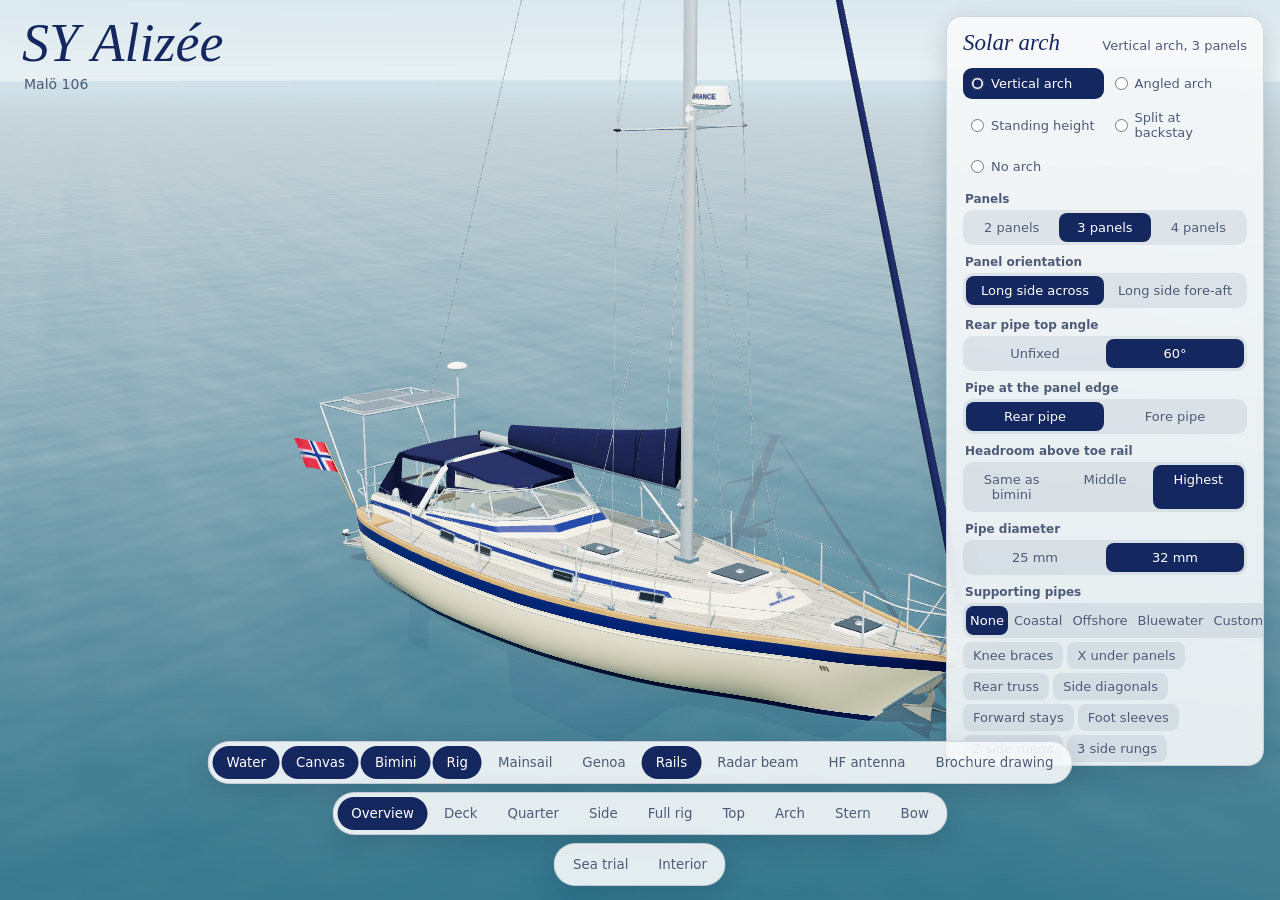
==== commit a522d2be: "Masthead: flat bar 0.20 m to starboard with the HF wire's block 0.10 m out and the VHF whip at its e" ====
--- a/public/index.html
+++ b/public/index.html
@@ -302,7 +302,9 @@
     // 140 % roller genoa [M owner]: LP (clew square to the luff) = 1.40 x J (forestay foot to the mast). Trim and shape are [P]
     genoa: { overlap: 1.40, tackF: 0.05, headF: 0.965, clewY: 2.35, clewZ: 1.72, headWidth: 0.13, hollow: 0.10, footRound: 0.05, camber: 0.085, uvWidth: 0.34, uvPrint: '#0b1845', twist: 6,
       tack: { time: 4, pause: 1.2, slices: 160, clothFactor: 1.04, leechNear: 0.5 } },   // [E] a tack: the sail crosses in about 4 s; cloth slightly longer than the chord
-    vhf: { x: -0.11, z: 0.045, base: 0.07, length: 0.90 },   // [E] 0.9 m glass-fibre VHF whip, relative to the mast's centre at the masthead
+    // [M owner] flat stainless bar 0.20 m long out to starboard on top of the masthead; the HF wire's block hangs from it
+    // 0.10 m out, level with the top of the masthead, and the 0.9 m VHF whip stands at its end. x: fore-aft from the mast's centre [E]
+    vhf: { x: -0.05, arm: 0.20, armWidth: 0.025, armThick: 0.005, block: 0.10, sheave: 0.022, base: 0.07, length: 0.90 },
     stem: [10.564, 1.32],      // [D] forestay foot
     backstayTop: [5.864, 15.79], // [P] on a short masthead crane aft of the mast, which lets the sail head clear it
     backstay: [0.10, 1.16],   // [D]
@@ -1220,9 +1222,13 @@
     winch(g, 0, 0, 0, RG.mastWinch.scale);
   });
   box(G.rig, [mx, RG.mastTop + .025, 0], [.3, .05, .13], mat.dark);               // masthead box
-  (function vhfWhip() {                                                          // VHF whip on a stainless bracket at the aft end of the masthead
-    const V = RG.vhf, x = mx + V.x, z = V.z, y0 = RG.mastTop + .05;
-    box(G.rig, [x + .03, y0 - .005, z], [.11, .012, .05], mat.steel);                          // L bracket off the masthead box
+  (function vhfWhip() {                                                          // flat bar out to starboard: antenna block halfway, VHF whip at the end
+    const V = RG.vhf, x = mx + V.x, z = V.arm - .012, y0 = RG.mastTop + .05 + V.armThick;
+    box(G.rig, [x, y0 - V.armThick/2, V.arm/2], [V.armWidth, V.armThick, V.arm], mat.steel);   // the bar, from the mast's centre line
+    const by = RG.mastTop + .05 - V.sheave - .012;                                            // block hangs under the bar, sheave level with the masthead top
+    box(G.rig, [x, (y0 - V.armThick + by)/2, V.block], [.008, y0 - V.armThick - by, .018], mat.steel);   // shackle
+    const sv = put(G.rig, new T.CylinderGeometry(V.sheave, V.sheave, .014, 20), M('#202327', { roughness: .6 })); sv.position.set(x, by, V.block);
+    sv.rotation.set(Math.PI/2, 0, 0);                                                        // axle athwartships: the sheave turns fore and aft, the way the wire runs
     rod(G.rig, [x, y0, z], [x, y0 + V.base, z], .013, mat.steel, 14, .011);                 // chromed base and coax connector
     rod(G.rig, [x, y0 + V.base, z], [x, y0 + V.base + V.length, z], .0065, M('#17191c', { roughness: .45 }), 10, .0032);   // black glass-fibre whip, tapering
     put(G.rig, new T.SphereGeometry(.0045, 10, 8), mat.steel).position.set(x, y0 + V.base + V.length, z);
@@ -4051,8 +4057,8 @@
   segment: 0.70,                                   // m, about a fifteenth of a wavelength on 10 m
   // where the wire runs, in the boat frame
   feed: { x: 0.35, inset: 0.08, above: 0.05 },     // tuner and deck insulator at the aftmost starboard corner
-  slopeTop: { dx: -0.30, below: 0.60, z: 0.15 },   // insulator below the masthead block, hoisted on a halyard aft of the mast
-  apex: { dx: 0.22, below: 0.45, z: 0.14 },        // over a block just forward of the masthead, clear of the mast
+  // the owner's block, under the flat bar 0.10 m to starboard of the masthead (SPEC.rig.vhf): how far below it the wire's top is
+  blockBelow: { sloper: 0.30, vee: 0.02, dipole: 0.25 },   // end insulator and a short rope; the V runs over the sheave; the dipole's centre hangs from it
   bow: { x: 9.70, above: 0.65, z: 0.55 },          // tied off at the starboard side of the bow pulpit
   rodRise: 15,                                     // degrees the rod points up from horizontal
   rodMax: 3,                                       // m, longer rods are marked as impractical
@@ -4281,9 +4287,10 @@
 
   /* ---------- Where things are ---------- */
   function places() {
-    const mx = RG.mastX, top = RG.mastTop, F = HF.feed, Sl = HF.slopeTop, Ap = HF.apex, Bw = HF.bow;
-    return { mx, top, f0: [F.x, sheerY(F.x) + F.above, halfB(F.x) - F.inset], sTop: [mx + Sl.dx, top - Sl.below, Sl.z],
-      apex: [mx + Ap.dx, top - Ap.below, Ap.z], bow: [Bw.x, sheerY(Bw.x) + Bw.above, Math.min(Bw.z, halfB(Bw.x) - .12)] };
+    const mx = RG.mastX, top = RG.mastTop, F = HF.feed, Bw = HF.bow, V = RG.vhf, K = HF.blockBelow;
+    const block = [mx + V.x, top + .05 - V.sheave - .012, V.block], under = d => [block[0], block[1] - V.sheave - d, block[2]];
+    return { mx, top, block, f0: [F.x, sheerY(F.x) + F.above, halfB(F.x) - F.inset], sTop: under(K.sloper), vTop: under(K.vee), dTop: under(K.dipole),
+      bow: [Bw.x, sheerY(Bw.x) + Bw.above, Math.min(Bw.z, halfB(Bw.x) - .12)] };
   }
   function rigWires(bonded) {
     const mx = RG.mastX, top = RG.mastTop, foot = roofY(mx, 0), [sp0, sp1] = RG.spreaders, out = [], T = [mx, top, 0];
@@ -4306,11 +4313,12 @@
   /* The wire for the chosen layout: solver wires, feed point, earth load, and what to draw. */
   function layout() {
     const P = places(), lay = st.layout, Lsel = st.len[lay], wires = rigWires(st.bonded), draw = { wire: [], rod: null, ends: [], halyards: [], tuner: null, balun: null }, info = {};
+    if (lay === 'dipole') P.apex = P.dTop; else if (lay === 'vee') P.apex = P.vTop;
     if (lay === 'dipole') {
       const d1 = len(sub(P.f0, P.apex)), d2 = len(sub(P.bow, P.apex)), l = +Lsel;
       const aft = along(P.apex, P.f0, Math.min(l, d1)), fore = along(P.apex, P.bow, Math.min(l, d2));
       wires.push(W(P.apex, aft, 'antenna'), W(P.apex, fore, 'antenna'));
-      draw.wire.push([aft, P.apex, fore]); draw.ends.push(aft, fore); draw.halyards.push([P.apex, [P.mx + .1, P.top, 0]]); draw.balun = P.apex;
+      draw.wire.push([aft, P.apex, fore]); draw.ends.push(aft, fore); draw.halyards.push([P.apex, P.block]); draw.balun = P.apex;
       if (l > d1 - .3) draw.halyards.push([aft, P.f0]); if (l < d2 - .3) draw.halyards.push([fore, P.bow]);
       info.short = l > Math.min(d1, d2); info.total = 2*l;
       return { wires, feed: S(P.apex), loads: [], draw, info, P };
@@ -4319,20 +4327,20 @@
     wires.push(W(lead, P.f0, 'lead')); draw.tuner = P.f0;
     if (lay === 'sloper') {
       const D = len(sub(P.sTop, P.f0)), L = Lsel === 'fit' ? D : +Lsel;
-      if (L <= D + 1e-6) { const e = along(P.f0, P.sTop, L); wires.push(W(P.f0, e, 'antenna')); draw.wire.push([P.f0, e]); draw.ends.push(e); draw.halyards.push([e, [P.mx - .08, P.top, 0]]); }
+      if (L <= D + 1e-6) { const e = along(P.f0, P.sTop, L); wires.push(W(P.f0, e, 'antenna')); draw.wire.push([P.f0, e]); draw.ends.push(e); draw.halyards.push([e, P.block]); }
       else {
         const R = HF.rods.find(r => r.id === st.rod), k = Math.tan(HF.rodRise*Math.PI/180), u0 = [R.dir[0], k, R.dir[1]], un = len(u0), u = u0.map(v => v/un);
         const tipAt = t => P.f0.map((v, i) => v + u[i]*t), tot = t => t + len(sub(P.sTop, tipAt(t)));
         let a = 0, b = L; for (let i = 0; i < 50; i++) { const m = (a + b)/2; if (tot(m) < L) a = m; else b = m; }
         const tip = tipAt(a); info.rod = a;
-        wires.push(W(P.f0, tip, 'antenna'), W(tip, P.sTop, 'antenna')); draw.wire.push([P.f0, tip, P.sTop]); draw.rod = [P.f0, tip]; draw.ends.push(P.sTop); draw.halyards.push([P.sTop, [P.mx - .08, P.top, 0]]);
+        wires.push(W(P.f0, tip, 'antenna'), W(tip, P.sTop, 'antenna')); draw.wire.push([P.f0, tip, P.sTop]); draw.rod = [P.f0, tip]; draw.ends.push(P.sTop); draw.halyards.push([P.sTop, P.block]);
       }
       info.reach = D; info.total = L;
     } else {
       const d1 = len(sub(P.apex, P.f0)), d2 = len(sub(P.bow, P.apex)), fit = d1 + d2, L = Lsel === 'fit' ? fit : Math.min(+Lsel, fit);
       if (L <= d1) { const e = along(P.f0, P.apex, L); wires.push(W(P.f0, e, 'antenna')); draw.wire.push([P.f0, e]); draw.ends.push(e); }
       else { const e = along(P.apex, P.bow, L - d1); wires.push(W(P.f0, P.apex, 'antenna'), W(P.apex, e, 'antenna')); draw.wire.push([P.f0, P.apex, e]); draw.ends.push(e); if (L < fit - .3) draw.halyards.push([e, P.bow]); }
-      draw.halyards.push([P.apex, [P.mx + .1, P.top, 0]]); info.reach = fit; info.total = L;
+      if (L <= d1) draw.halyards.push([draw.ends[0], P.block]); info.reach = fit; info.total = L;
     }
     return { wires, feed: S(P.f0), loads: [[[lead[0], 0, lead[2]], HF.groundOhm]], draw, info, P };
   }
@@ -4496,7 +4504,7 @@
   function controls() {
     const lay = HF.layouts.find(l => l.id === st.layout), P = places();
     radios('hfLayout', 'hfLayout', HF.layouts.map(l => [l.id, l.name]), () => st.layout, v => { st.layout = v; });
-    const reach = st.layout === 'vee' ? len(sub(P.apex, P.f0)) + len(sub(P.bow, P.apex)) : len(sub(P.sTop, P.f0));
+    const reach = st.layout === 'vee' ? len(sub(P.vTop, P.f0)) + len(sub(P.bow, P.vTop)) : len(sub(P.sTop, P.f0));
     $('hfLenLegend').textContent = st.layout === 'dipole' ? 'Leg length' : 'Wire length';
     radios('hfLen', 'hfLen', lay.lengths.map(([v, label]) => [v, v === 'fit' ? `${label}, ${f1(reach)} m` : label, st.layout === 'vee' && v !== 'fit' && v > reach]), () => st.len[st.layout], v => { st.len[st.layout] = v === 'fit' ? 'fit' : +v; });
     $('hfRodWrap').hidden = st.layout !== 'sloper';
@@ -4595,7 +4603,7 @@
     }).join('');
     $('hfBands').innerHTML = `<h2>Every band with this wire</h2><table class="hf-table"><thead><tr><th>Band</th><th>Impedance</th><th>${m.tuner ? 'Tuner loss' : 'SWR'}</th><th>Best gain</th><th>Angle</th></tr></thead><tbody>${rows}</tbody></table>
       <p class="fine">Best gain after ${m.tuner ? 'the tuner\'s loss' : 'losses in the wire and rig'}, and the elevation where it points. Low angles reach far; high angles cover the nearest few hundred miles.</p>`;
-    const V = RG.vhf, h = RG.mastTop + .05 + V.base + V.length/2 - ws, rng = t => 2.23*(Math.sqrt(h) + Math.sqrt(t));
+    const V = RG.vhf, h = RG.mastTop + .05 + V.armThick + V.base + V.length/2 - ws, rng = t => 2.23*(Math.sqrt(h) + Math.sqrt(t));
     $('hfVhf').innerHTML = `<h2>VHF whip at the masthead, ${f1(h)} m above the water</h2><dl>${HF.vhfTargets.map(([k, t]) => row(k, `${f0n(rng(t))} nm`)).join('')}</dl>`;
   }
 
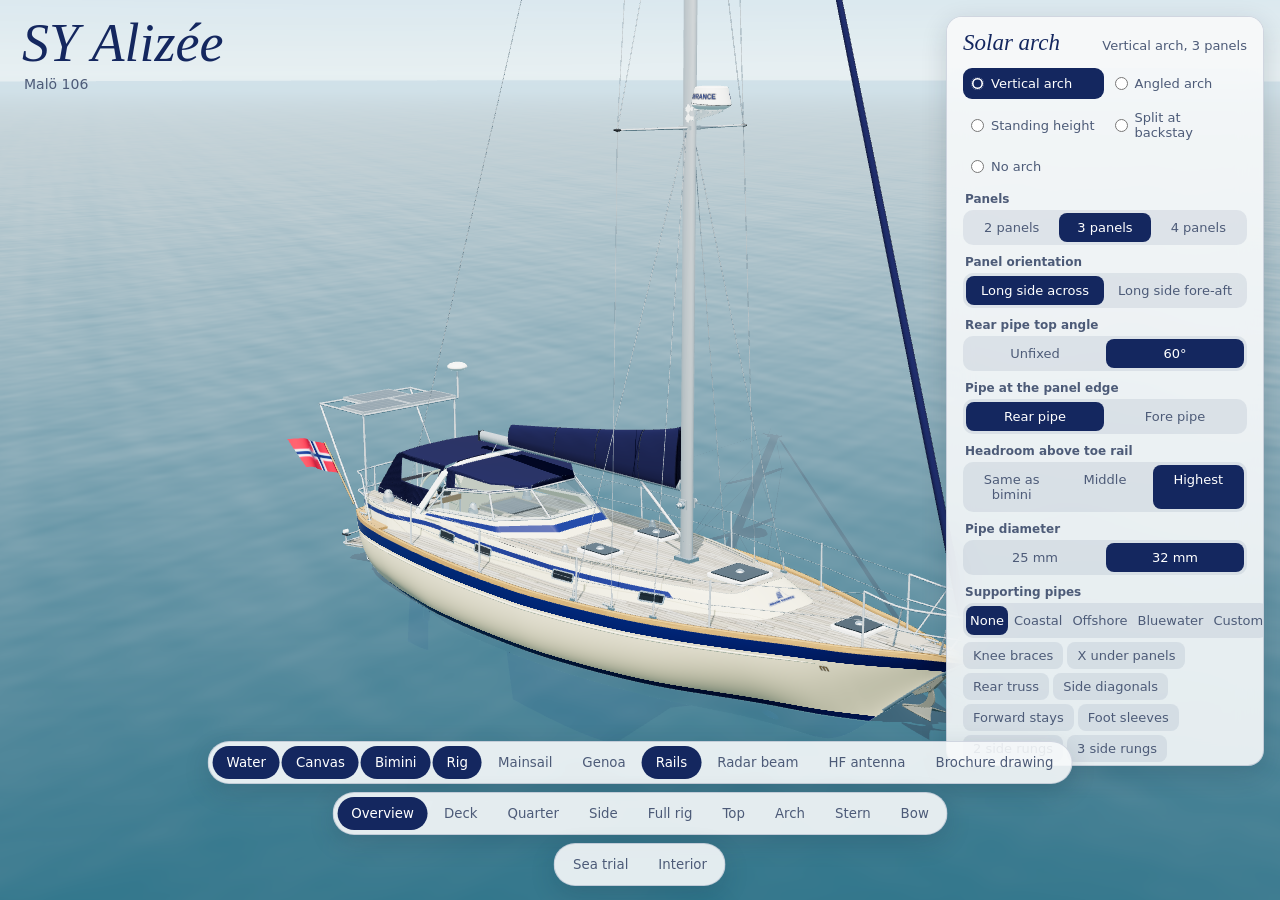
==== commit d560f398: "Cockpit and stern from tape measurements: coamings run aft to the stern toe rail (0.20 m wide there)" ====
--- a/public/index.html
+++ b/public/index.html
@@ -212,12 +212,15 @@
   deck: {
     crown: 0.07,              // [E] camber at the centreline
     plank: 0.056,             // [P] teak plank + caulking pitch
-    toeRail: { height: 0.05, width: 0.05, sternCapTo: 1.00 }, // [P] aft of sternCapTo there is no lowered deck, only a wide solid teak toe rail
+    // [M 2026-11-25] aft of sternCapTo there is no lowered deck: the solid teak toe rail runs between the hull and the cockpit's
+    // raised coaming, 0.15 m wide across the transom, 0.13 m just round the corner and 0.19 m where the deck starts, 1.0 m further
+    // forward; the deck is 0.05 m below it. Forward of that the toe rail is 0.05 m wide.
+    toeRail: { height: 0.05, width: 0.05, sternCapTo: 1.20, cornerWidth: 0.13, endWidth: 0.19 },
   },
 
   house: {   // cabin trunk and cockpit coamings, one continuous moulding [D/P]
-    aft: 0.37, fwd: 7.984,      // [D/P] coamings stop here; the bench runs on aft to the toe rail
-    topAft: 0.375, topFwd: 7.514, // [D] the raked front runs from topFwd down to fwd
+    aft: 0.24, fwd: 7.984,      // [M 2026-11-25] the coamings run aft to the stern toe rail; the cross bench lies between them
+    topAft: 0.245, topFwd: 7.514, // [D] the raked front runs from topFwd down to fwd
     frontCorner: 0.22,        // [P] how far the rounded corners of the flat, raked front reach aft
     logo: { width: 0.52, midHeight: 0.54 },   // [P] Malö Yachts logo on the front, width in metres
     roof: 1.40,               // [D]
@@ -225,27 +228,32 @@
     sideDeck: 0.46,           // [P] side-deck width amidships
     maxHalf: 1.2,             // [P]
     tumble: 0.93,             // [P] top half-width / base half-width
+    sternTumble: 0.985,       // [P] the coamings stand nearly upright at the stern, leaning in like the trunk by the companionway
     teakFrom: 2.33,            // [P] teak from the companionway forward, under the windscreen too
-    band: { y0: 1.265, y1: 1.325, from: 0.37, to: 6.92 }, // [D] navy stripe
+    band: { y0: 1.265, y1: 1.325, from: 0.24, to: 6.92 }, // [D] navy stripe
     windows: [2.539, 3.444, 5.124, 6.574], // [D] port-light centres
     windowSize: [0.38, 0.135],          // [P]
     windowY: 1.235,                     // [D]
   },
 
-  cockpit: {   // from the brochure and broker photos [E/P], replace with tape measurements
-    benchDepth: 0.38,         // [M 2026-11-23] helm bench, from the inside of the stern toe rail to the footwell
+  cockpit: {   // tape measurements [M], the rest from the brochure and photos [P]
+    benchDepth: 0.38,         // [M 2026-11-23] cross bench, from the inside of the stern toe rail to the footwell
     aftRail: 0.15,            // [M 2026-11-23] width of the toe rail across the stern
-    benchBelowRail: 0.10,     // [M 2026-11-23] bench surface below the top of the toe rail
+    benchBelowRail: 0.10,     // [M 2026-11-23] cross bench surface below the top of the toe rail
     benchBack: 0.025,         // sloped cream back between the toe rail and the teak seat
-    aftInnerHalf: 0.73,       // [M 2026-11-23] inner width between the coamings at their aft end, and so the bench, is 1.46 m
+    aftInnerHalf: 0.73,       // [M 2026-11-23] inner width between the coamings at their aft end, and so the cross bench, is 1.46 m
     aftCorner: 0.10,          // how far the rounded aft corners of the well reach forward
-    capWidth: 0.15,           // teak-topped coaming that carries the winches
-    fwd: 2.32, halfWidth: 0.86,   // [B][P] companionway bulkhead, at the aft side of the ladder; forward of it, under the windscreen, is a raised teak deck
-    footHalf: 0.40, footFwd: 2.32,   // [P] the footwell and seats run right up to the bulkhead
-    seat: 0.87, sole: 0.47,
-    wheel: { aheadOfBench: 0.25, y: 1.30, r: 0.42 },
+    capWidth: 0.20,           // [M 2026-11-25] the raised coaming is 0.20 m wide at the stern, then widens with the hull
+    minCap: 0.10,             // narrowest coaming top, by the companionway
+    fwd: 2.32, halfWidth: 0.90,   // [B][P] companionway bulkhead, at the aft side of the ladder; [M 2026-11-25] the cockpit is 1.80 m wide there
+    footHalf: 0.40, footFwd: 2.32,   // [P] footwell between the side benches, which run right up to the bulkhead
+    sideLength: 1.20,         // [M 2026-11-25] each side bench is 1.20 m long, from the companionway aft; open floor between it and the cross bench
+    // [M 2026-11-25] side benches 0.80 m above the top of the water tank under the starboard one (0.215 m, solved for 220 l), floor 0.50 m below them
+    seat: 1.015, sole: 0.515,
+    pedestal: 1.05,           // [M 2026-11-25] centre of the steering pedestal, 0.90 m forward of the inside of the stern toe rail
+    wheel: { aft: 0.13, y: 1.30, r: 0.42 },   // wheel hub this far aft of the pedestal's centre
     companionHalf: 0.28,      // [P] tall, narrow opening with a teak frame
-    threshold: 0.67,          // [P] sill of the companionway, above the footwell sole
+    threshold: 0.67,          // [P] sill of the companionway
   },
 
   screen: {    // fixed windscreen on its moulded base, read from the brochure drawing and photos [D/P]
@@ -256,7 +264,8 @@
   },
 
   targa: {     // Malö's moulded mainsheet arch [D/P]
-    baseX: 1.684, topX: 2.224, baseHalf: 1.0, topHalf: 0.88, topY: 2.238, width: 0.11, depth: 0.05,
+    // topY: [M 2026-11-25] the underside is 1.65 m above the cockpit floor (it sits 7 mm below topY at the centre)
+    baseX: 1.684, topX: 2.224, baseHalf: 1.0, topHalf: 0.88, topY: 2.172, width: 0.11, depth: 0.05,
   },
 
   canvas: {    // navy sprayhood and bimini with side enclosure, from the owner's marina photo [P]
@@ -774,12 +783,17 @@
 const HO = SPEC.house, CP = SPEC.cockpit;
 const teakUV = p => [p[0]/3.4, p[2]/(SPEC.deck.plank*8)];
 
-/* Plan outline of the trunk at deck level, with rounded ends. */
+/* Plan outline of the trunk at deck level, with rounded ends. Aft of the deck the raised coaming stands right against the wide
+   stern toe rail, which widens from the corner of the transom to where the deck starts; forward of that the side decks open up. */
+const TR = SPEC.deck.toeRail;
+const sternRail = x => lerp(TR.cornerWidth, TR.endWidth, clamp((x - HO.aft)/(TR.sternCapTo - HO.aft), 0, 1));
 function houseSide(x) {
   const side = x > 5.66 ? HO.sideDeck*(1 + (x - 5.66)*.06) : HO.sideDeck, normal = Math.min(HO.maxHalf, Math.max(.05, halfB(x) - side));
-  const aftW = (CP.aftInnerHalf + CP.capWidth)/HO.tumble;
-  return lerp(aftW, x < 4 ? Math.max(normal, aftW) : normal, 1 - Math.pow(1 - clamp((x - HO.aft)/(1.6 - HO.aft), 0, 1), 2.2));     // measured width at the aft end, blending into the side decks; forward it follows the side decks to the front
-}
+  if (x <= TR.sternCapTo) return halfB(x) - sternRail(x);
+  const end = halfB(TR.sternCapTo) - TR.endWidth;
+  return x < 4 ? Math.max(normal, lerp(end, normal, smooth(clamp((x - TR.sternCapTo)/(CP.fwd - TR.sternCapTo), 0, 1)))) : normal;
+}
+const tumbleAt = x => lerp(HO.sternTumble, HO.tumble, smooth(clamp((x - HO.aft)/(CP.fwd - HO.aft), 0, 1)));   // upright at the stern
 function houseHalf(x) {
   if (x <= HO.aft || x >= HO.fwd) return 0;
   const R = HO.frontCorner; let k = 1;
@@ -788,8 +802,8 @@
 }
 const toTopX = x => lerp(HO.topAft, HO.topFwd, (x - HO.aft)/(HO.fwd - HO.aft));
 const fromTopX = x => lerp(HO.aft, HO.fwd, (x - HO.topAft)/(HO.topFwd - HO.topAft));
-const roofHalf = x => houseHalf(fromTopX(x))*HO.tumble;
-const roofSide = x => houseSide(fromTopX(x))*HO.tumble;                   // width without the rounded front corners
+const roofHalf = x => { const b = fromTopX(x); return houseHalf(b)*tumbleAt(b); };
+const roofSide = x => { const b = fromTopX(x); return houseSide(b)*tumbleAt(b); };                   // width without the rounded front corners
 const roofY = (x, z) => { const w = Math.max(roofSide(x), .2); return HO.roof + HO.roofCrown*Math.max(0, 1 - (z/w)*(z/w)); };
 
 /* Stations packed towards the tip of the front, where the outline turns quickly. */
@@ -798,11 +812,14 @@
 /* Half-width of the cockpit well. Its aft edge curves with the transom, right behind the stern toe rail. */
 const cockpitHalf = x => {
   if (x <= CP.aftRail || x >= CP.fwd) return 0;
-  const side = Math.min(CP.halfWidth, roofHalf(Math.max(x, HO.topAft + 1e-3)) - CP.capWidth), knee = CP.aftRail + CP.aftCorner;
+  const knee = CP.aftRail + CP.aftCorner, side = Math.min(lerp(CP.aftInnerHalf, CP.halfWidth, clamp((x - knee)/(CP.fwd - knee), 0, 1)), roofHalf(Math.max(x, HO.topAft + 1e-3)) - CP.minCap);
   const aft = Math.pow(1 - Math.pow(clamp((knee - x)/CP.aftCorner, 0, 1), 2.6), 1/2.6);
   const r = .16, d = CP.fwd - x, fwd = d >= r ? side : side - r + Math.sqrt(Math.max(0, r*r - (r - d)*(r - d)));
   return fwd*aft;
 };
+
+/* Height of what a fitting stands on at (x, z): the top of the raised coaming where it reaches, otherwise the toe rail or deck. */
+const standY = (x, z) => { const a = Math.abs(z); return x > HO.aft && a > cockpitHalf(x) && a < houseHalf(x) - .01 ? roofY(Math.max(x, HO.topAft + 1e-3), a) : deckY(x, a); };
 
 function stations(a, b, step, extra = []) {
   const xs = [...extra]; for (let x = a; x < b; x += step) xs.push(x); xs.push(b);
@@ -858,7 +875,7 @@
 
 /* Trunk walls: a loop from aft around to the front, on each side. */
 const wallPt = (x, s, h) => {
-  const z0 = houseHalf(x), y0 = deckLevel(x, z0) - .01, tx = toTopX(x), z1 = z0*HO.tumble, y1 = roofY(tx, z1);
+  const z0 = houseHalf(x), y0 = deckLevel(x, z0) - .01, tx = toTopX(x), z1 = z0*tumbleAt(x), y1 = roofY(tx, z1);
   const k = h < .86 ? h/.86*.86 : h;                    // straight wall, rounded shoulder
   return [lerp(x, tx, k), lerp(y0, y1, h), s*(lerp(z0, z1, k) - .012*Math.pow(Math.max(0, h - .9)/.1, 2))];
 };
@@ -869,7 +886,7 @@
     grid(G.deck, rows, mat.gel);
     // navy stripe around the wall
     const b = HO.band, band = xs.filter(x => x >= b.from && x <= b.to).map(x => {
-      const z0 = houseHalf(x), y0 = deckLevel(x, z0), tx = toTopX(x), y1 = roofY(tx, z0*HO.tumble), r = [];
+      const z0 = houseHalf(x), y0 = deckLevel(x, z0), tx = toTopX(x), y1 = roofY(tx, z0*tumbleAt(x)), r = [];
       for (let k = 0; k <= 2; k++) {
         const y = lerp(b.y0, b.y1, k/2), h = clamp((y - y0)/(y1 - y0), 0, 1);
         const p = wallPt(x, s, h), nx = x < HO.aft + .34 ? -.004 : 0; r.push([p[0] + nx, y, p[2] + s*.003]);
@@ -907,17 +924,19 @@
   }), mat.teakRail));
 })();
 
-/* Cockpit well: coaming walls, helm bench to the stern toe rail, side seats, footwell and sole. */
-const footAft = CP.aftRail + CP.benchDepth, benchY = sheerY(0) + SPEC.deck.toeRail.height - CP.benchBelowRail, TG_CAP_END = SPEC.targa.baseX - .06, benchEdge = M('#6b5844', { roughness: .75 });
+/* Cockpit well: coaming walls, cross bench against the stern toe rail, open floor round the pedestal, side benches either side of
+   the footwell up to the companionway. */
+const footAft = CP.aftRail + CP.benchDepth, sideAft = CP.fwd - CP.sideLength, benchY = sheerY(0) + SPEC.deck.toeRail.height - CP.benchBelowRail, TG_CAP_END = SPEC.targa.baseX - .06, benchEdge = M('#6b5844', { roughness: .75 });
 (function cockpit() {
   const knee = CP.aftRail + CP.aftCorner, back = CP.benchBack, W = cockpitHalf(knee + .01);
   const aftEdge = z => knee - CP.aftCorner*Math.pow(Math.max(0, 1 - Math.pow(Math.min(1, z/W), 2.6)), 1/2.6);
   const seatHalf = x => x < knee + back ? cockpitHalf(x - back) : cockpitHalf(x);
   const wallTop = (x, z) => x <= HO.aft ? deckY(x, z) : x >= HO.topAft ? roofY(x, z) : lerp(deckY(x, z), roofY(x, z), (x - HO.aft)/(HO.topAft - HO.aft));
-  const xs = stations(knee, CP.fwd - 1e-3, .025, [HO.aft, HO.aft + 1e-3, HO.topAft, HO.topAft + 1e-3, ...endSamples(HO.topAft + 1e-3, CP.fwd - 1e-3, 14)]);
+  const xs = stations(knee, CP.fwd - 1e-3, .025, [HO.aft, HO.aft + 1e-3, HO.topAft, HO.topAft + 1e-3, footAft, footAft + .012, sideAft, sideAft + .012, ...endSamples(HO.topAft + 1e-3, CP.fwd - 1e-3, 14)]);
+  const wallFoot = x => x > footAft + .006 && x < sideAft + .006 ? CP.sole : CP.seat - .01;   // down to the floor between the benches
   const arc = []; for (let i = 0; i <= 44; i++) arc.push(W*(1 - Math.pow(1 - i/44, 2)));
   [1, -1].forEach(s => {
-    grid(G.deck, xs.map(x => { const z = cockpitHalf(x); return [[x, wallTop(x, z), s*z], [x, CP.seat, s*z]]; }), mat.gelDeck);
+    grid(G.deck, xs.map(x => { const z = cockpitHalf(x); return [[x, wallTop(x, z), s*z], [x, wallFoot(x), s*z]]; }), mat.gelDeck);
     grid(G.deck, arc.map(z => { const x = aftEdge(z); return [[x, deckY(x, z) + .002, s*z], [x + back, benchY, s*z]]; }), mat.gelDeck);   // sloped back up to the toe rail
     // wide solid teak toe rail: one plank across the stern, mitred at the coaming corner to one along each side
     const capTo = SPEC.deck.toeRail.sternCapTo, c = HS.transomCurve; let hz = 1; for (let k = 0; k < 30; k++) hz = halfB(c*hz*hz);
@@ -941,20 +960,24 @@
     // teak cap on the coaming, carrying the aft winch
     const capX = stations(HO.topAft + .004, TG_CAP_END, .03);
     grid(G.deck, capX.map(x => { const a = cockpitHalf(x) + .006, o = roofHalf(x) - .014, r = []; for (let k = 0; k <= 4; k++) { const z = lerp(a, o, k/4); r.push([x, roofY(x, z) + .004, s*z]); } return r; }), mat.teak, { uv: teakUV });
-    const foot = x => (x > footAft && x < CP.footFwd) ? CP.footHalf : 0, first = CP.aftRail + back + 1e-3, ex = [footAft, footAft + 1e-3, CP.footFwd, CP.footFwd - 1e-3, knee + back, ...endSamples(HO.topAft + 1e-3, CP.fwd - 1e-3, 14)];
+    const foot = x => (x > footAft && x < CP.footFwd) ? CP.footHalf : 0, first = CP.aftRail + back + 1e-3, ex = [footAft, footAft + 1e-3, sideAft, CP.footFwd, CP.footFwd - 1e-3, knee + back, ...endSamples(HO.topAft + 1e-3, CP.fwd - 1e-3, 14)];
     for (let i = 0; i <= 24; i++) ex.push(first + CP.aftCorner*(i/24)*(i/24));
     const seatXs = stations(first, CP.fwd - 1e-3, .02, ex), seatRows = (list, y) => grid(G.deck, list.map(x => { const a = y === benchY ? 0 : Math.min(foot(x), seatHalf(x)), o = seatHalf(x), r = []; for (let k = 0; k <= 4; k++) { const z = lerp(a, o, k/4); r.push([x, y, s*z]); } return r; }), mat.teak, { uv: teakUV });
     seatRows(seatXs.filter(x => x <= footAft), benchY);      // helm bench, higher than the side seats
-    seatRows(seatXs.filter(x => x > footAft), CP.seat);
-    box(G.deck, [(footAft + CP.footFwd)/2, (CP.seat + CP.sole)/2, s*CP.footHalf], [CP.footFwd - footAft, CP.seat - CP.sole, .012], mat.gelDeck);
+    seatRows(seatXs.filter(x => x >= sideAft), CP.seat);     // side bench
+    box(G.deck, [(sideAft + CP.footFwd)/2, (CP.seat + CP.sole)/2, s*CP.footHalf], [CP.footFwd - sideAft, CP.seat - CP.sole, .012], mat.gelDeck);
+    const sw = cockpitHalf(sideAft) - CP.footHalf;
+    box(G.deck, [sideAft, (CP.seat + CP.sole)/2, s*(CP.footHalf + sw/2)], [.012, CP.seat - CP.sole, sw], mat.gelDeck);         // aft end of the side bench
+    tube(G.deck, [[sideAft + .012, CP.seat + .007, s*CP.footHalf], [sideAft + .012, CP.seat + .007, s*(CP.footHalf + sw)]], .012, benchEdge, false, 6);
     tube(G.deck, arc.map(z => [aftEdge(z) + back + .012, benchY + .007, s*z*.985]), .012, benchEdge, false, 6);     // dark border around the bench
     box(G.deck, [CP.aftRail + back + .06, benchY + .006, s*.27], [.1, .012, .035], mat.steel);                                   // locker hinge
   });
   box(G.deck, [footAft - .018, benchY + .007, 0], [.04, .018, cockpitHalf(footAft)*2 - .02], benchEdge);                                // bench front edge
   box(G.deck, [footAft, (benchY + CP.sole)/2, 0], [.012, benchY - CP.sole, cockpitHalf(footAft)*2], mat.gelDeck);          // front of the bench
   box(G.deck, [CP.footFwd, (CP.seat + CP.sole)/2, 0], [.012, CP.seat - CP.sole, CP.footHalf*2], mat.gelDeck);
-  const sole = [[footAft, CP.sole, -CP.footHalf], [footAft, CP.sole, CP.footHalf]], sole2 = [[CP.footFwd, CP.sole, -CP.footHalf], [CP.footFwd, CP.sole, CP.footHalf]];
-  grid(G.deck, [sole, sole2], mat.teak, { uv: teakUV });
+  const floorXs = stations(footAft, sideAft, .04), floor = x => { const w = x <= sideAft + 1e-6 ? cockpitHalf(x) : CP.footHalf; return [[x, CP.sole, -w], [x, CP.sole, w]]; };
+  grid(G.deck, floorXs.map(floor), mat.teak, { uv: teakUV });                                                         // full width round the pedestal
+  grid(G.deck, [[[sideAft, CP.sole, -CP.footHalf], [sideAft, CP.sole, CP.footHalf]], [[CP.footFwd, CP.sole, -CP.footHalf], [CP.footFwd, CP.sole, CP.footHalf]]], mat.teak, { uv: teakUV });
   // forward bulkhead of the cockpit, with the tall companionway opening in a teak frame
   const cx = CP.fwd, ch = CP.companionHalf, th = CP.threshold, Wb = cockpitHalf(cx - .002), top = z => roofY(cx, z) + .002;
   [1, -1].forEach(s => {
@@ -996,7 +1019,7 @@
   const fGeo = new T.ExtrudeGeometry(fShape, { depth: .012, bevelEnabled: false, curveSegments: 6 });
   const gGeo = new T.ShapeGeometry(hole, 6);
   [1, -1].forEach(s => HO.windows.forEach(x => {
-    const z0 = houseHalf(x), y0 = deckLevel(x, z0), y1 = roofY(toTopX(x), z0*HO.tumble), hh = (HO.windowY - y0)/(y1 - y0);
+    const z0 = houseHalf(x), y0 = deckLevel(x, z0), y1 = roofY(toTopX(x), z0*tumbleAt(x)), hh = (HO.windowY - y0)/(y1 - y0);
     const c = new V3(...wallPt(x, s, hh)), a = new V3(...wallPt(x + .02, s, hh)).sub(c).normalize();
     const up = new V3(...wallPt(x, s, Math.min(1, hh + .08))).sub(c).normalize(), n = new V3().crossVectors(a, up).normalize();
     if (n.z*s < 0) n.negate();
@@ -1041,14 +1064,14 @@
   [1, -1].forEach(s => {
     [.914, 2.384].forEach(x => { const q = (cockpitHalf(x) + roofHalf(x))/2; winch(G.deck, x, roofY(x, q) - .002, s*q, x < 1.7 ? 1.05 : .9); });
     winch(G.deck, 4.714, roofY(4.714, .84), s*.84, .62);
-    [[.50, 1.04], [6.064, 1.36], [9.944, .17]].forEach(([x, q]) => {           // mooring cleats
-      const zz = s*Math.min(q, deckHalf(x) - .12), y = deckY(x, zz);
+    [[.50, 0], [6.064, 1.36], [9.944, .17]].forEach(([x, q]) => {           // mooring cleats; the aft ones on the middle of the stern toe rail
+      const zz = s*(x < TR.sternCapTo ? deckHalf(x) - sternRail(x)/2 : Math.min(q, deckHalf(x) - .12)), y = deckY(x, zz);
       rod(G.deck, [x - .09, y + .035, zz], [x + .09, y + .035, zz], .012, mat.steel);
       [-.04, .04].forEach(d => rod(G.deck, [x + d, y, zz], [x + d, y + .035, zz], .012, mat.steel));
     });
   });
   /* Helm: white pedestal, compass, stainless guard with a teak bar, leather-covered wheel. */
-  const W = CP.wheel, wx = footAft + W.aheadOfBench, px = wx + .13, leather = M('#b4b69c', { roughness: .85 });
+  const W = CP.wheel, px = CP.pedestal, wx = px - W.aft, leather = M('#b4b69c', { roughness: .85 });
   rod(G.deck, [px, CP.sole, 0], [px, W.y + .05, 0], .085, mat.white, 22, .062);
   rod(G.deck, [px - .1, W.y, 0], [wx, W.y, 0], .018, mat.steel);
   const rim = put(G.deck, new T.TorusGeometry(W.r, .019, 12, 72), leather); rim.position.set(wx, W.y, 0); rim.rotation.y = Math.PI/2;
@@ -1061,7 +1084,7 @@
   box(G.deck, [gx + .014, W.y + .03, 0], [.022, .085, gz*2 + .05], mat.teakDark);
   [-1, 1].forEach(s => rod(G.deck, [gx, W.y - .22, s*gz], [px, W.y - .22, s*.06], .008, mat.steel));
   // engine controls, recessed in the starboard footwell-side wall beside the wheel
-  const ex = footAft + .42, ez = cockpitHalf(ex) - .004, ey = CP.seat + .23;
+  const ex = footAft + .42, ez = cockpitHalf(ex) - .004, ey = CP.sole + .62;
   box(G.deck, [ex, ey, ez], [.40, .30, .008], M('#e9e0c4', { roughness: .4 }));
   const dial = put(G.deck, new T.CylinderGeometry(.052, .052, .012, 24), mat.dark); dial.rotation.x = Math.PI/2; dial.position.set(ex - .09, ey + .04, ez - .007);
   box(G.deck, [ex + .1, ey - .02, ez - .012], [.07, .13, .018], mat.steel);
@@ -1795,7 +1818,7 @@
   } else {                                              // angled fore pipes from the forward end of the wide stern toe rail
     const capEnd = SPEC.deck.toeRail.sternCapTo - .075, H = d.hoop;
     const sheerDeg = x => Math.atan2(sheerY(x + .05) - sheerY(x - .05), .1)*180/Math.PI;
-    const run = x => (yRail - deckY(x, H.footHalf))/Math.tan((o.fore - sheerDeg(x))*Math.PI/180);
+    const run = x => (yRail - standY(x, H.footHalf))/Math.tan((o.fore - sheerDeg(x))*Math.PI/180);
     const F0 = d.fwdX + Math.min(0, stayXAt(yRail) - stayXAt(H.topY + D));      // a lower frame moves aft, keeping its distance to the backstay
     if (o.rear && re) {
       F = Rt + depth; rearTop = Rt;
@@ -1832,7 +1855,7 @@
   let H = d.hoop, shift = 0;
   const foreStraight = !!d.foreStraight, LY = straight || foreStraight ? pipeLayout(d, count, D, orient, o) : null;
   if (LY) { shift = LY.shift; H = Object.assign({}, d.hoop, { topX: LY.foreTop, topY: LY.topY }); }
-  const fy = deckY(H.footX, H.footHalf), yS = H.topY - H.bend;
+  const fy = standY(H.footX, H.footHalf), yS = H.topY - H.bend;
   const onHoop = y => lerp(H.footX, H.topX, (y - fy)/(H.topY - fy));
   const side = s => {
     const pts = [[H.footX, fy, s*H.footHalf]];
@@ -1882,16 +1905,16 @@
     pipe([[tx, A.footY, tz], f], 10); supports.push({ p: [tx, A.footY, tz], kind: 'transom' });
     const plate = put(frame, new T.CylinderGeometry(.055, .055, .01, 22), mat.steel); plate.rotation.z = Math.PI/2; plate.position.set(tx - .004, A.footY, tz);
     if (straight) {
-      const onRail = H.topX < HS.transomCurve*tz*tz + SPEC.cockpit.aftRail, base = [H.topX, onRail ? PP.railTop : deckY(H.topX, tz), tz];
+      const onRail = H.topX < HS.transomCurve*tz*tz + SPEC.cockpit.aftRail, base = [H.topX, onRail ? PP.railTop : standY(H.topX, tz), tz];
       pipe([base, [H.topX, yRail, tz]]); footPlate(base); foreLength = yRail - base[1]; legs.push({ kind: 'fore', s, base, top: [H.topX, yRail, tz] });
     } else if (foreStraight) {
       // straight fore pipe from the toe rail up to the frame, leaning aft at the chosen angle to the frame
-      const base = [foreFoot.x, deckY(foreFoot.x, s*H.footHalf), s*H.footHalf], top = [foreFoot.topX, yRail, s*H.half];
+      const base = [foreFoot.x, standY(foreFoot.x, s*H.footHalf), s*H.footHalf], top = [foreFoot.topX, yRail, s*H.half];
       pipe([base, top]); footPlate(base); legs.push({ kind: 'fore', s, base, top });
       if (s === 1) { fore = { foot: base, top }; foreLength = Math.hypot(top[0] - base[0], top[1] - base[1], top[2] - base[2]); }
     } else footPlate([H.footX, fy, s*H.footHalf]);
     if (d.foreStrut) {
-      const q = d.foreStrut, b = [q.footX, deckY(q.footX, q.footHalf), s*q.footHalf];
+      const q = d.foreStrut, b = [q.footX, standY(q.footX, q.footHalf), s*q.footHalf];
       pipe([b, [railFwd, yRail, s*Math.min(frameHalf, H.half)]]); footPlate(b);   // stays inboard of the lifelines
     }
   });
@@ -2284,7 +2307,7 @@
     pipe([at(f, B.side.low), [xm, yRail, zm]]);
   });
   if (on('stays')) legs.filter(l => l.kind === 'fore').forEach(l => {   // stay from the frame corner forward and down to the side deck
-    const fx = l.base[0] + B.stays.forward, fz = l.s*(Math.abs(l.base[2]) + B.stays.outboard), foot = [fx, deckY(fx, fz), fz];
+    const fx = l.base[0] + B.stays.forward, fz = l.s*(Math.abs(l.base[2]) + B.stays.outboard), foot = [fx, standY(fx, fz), fz];
     pipe([at(l, .97), foot]); footPlate(foot);
   });
   if (on('aftBar')) {                                    // rear truss: a cross bar between the rear pipes above head height, and a V up to the middle of the aft tube
@@ -3643,7 +3666,7 @@
   // ceiling: coachroof, side decks, and the cockpit seats and sole over the aft cabins
   const ceilY = (x, a) => {
     if (x >= CP.fwd && x < HO.fwd - .02 && a < houseHalf(x) - .03) return HO.roof - .04;
-    if (x < CP.fwd) { if (a < CP.footHalf && x > footAft) return CP.sole - .04; if (a < cockpitHalf(x)) return CP.seat - .04; if (a < houseHalf(x) - .03) return HO.roof - .05; }
+    if (x < CP.fwd) { if (x > footAft && (a < CP.footHalf || (x < sideAft && a < cockpitHalf(x)))) return CP.sole - .04; if (a < cockpitHalf(x)) return CP.seat - .04; if (a < houseHalf(x) - .03) return HO.roof - .05; }
     return deckLevel(x, a) - .045;
   };
   const cx = span(.45, 8.86, 180);
